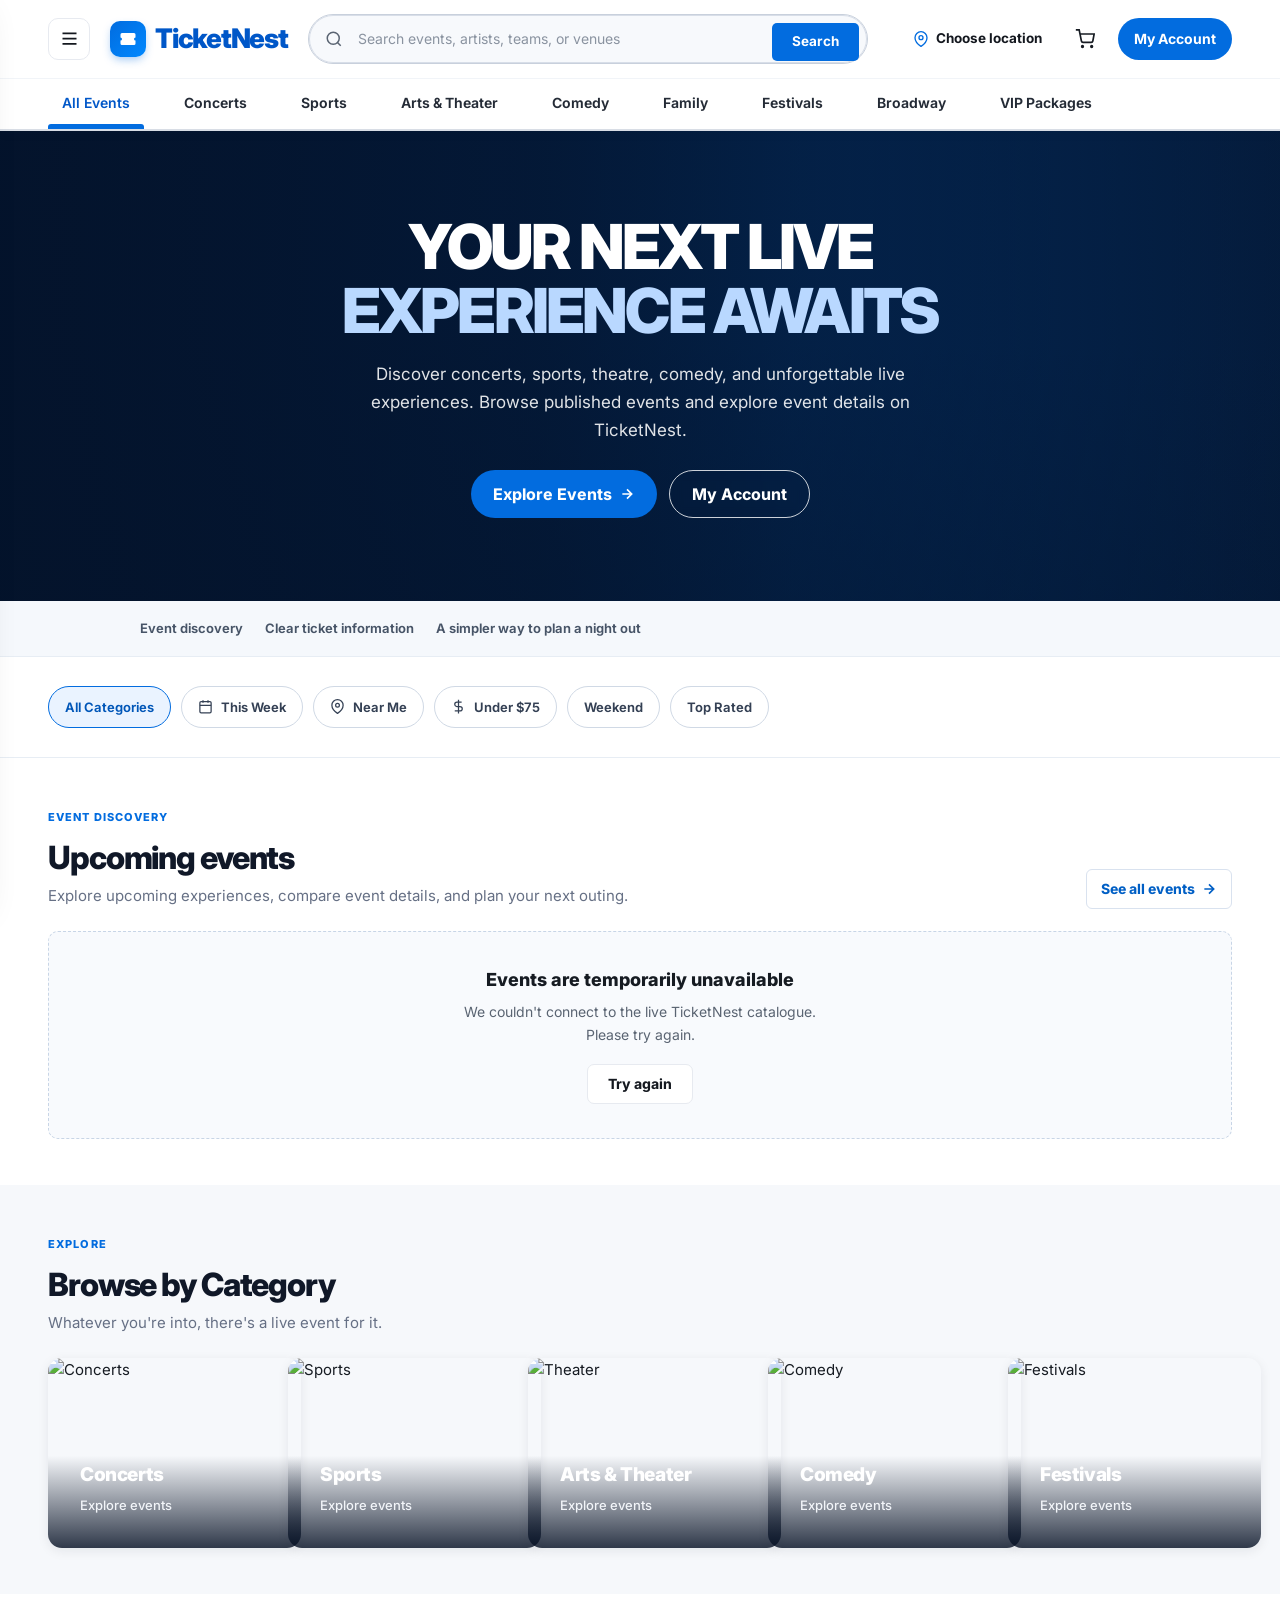
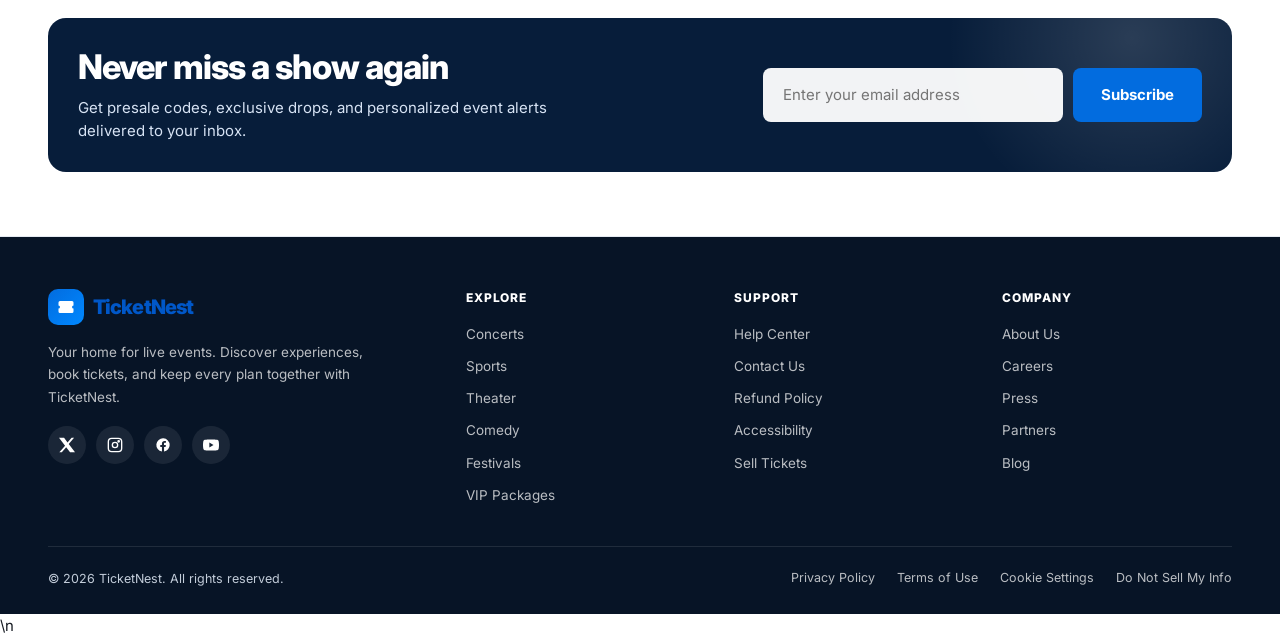
==== index.html @ c298c561 "Fix broken cart handler JavaScript syntax" ====
<!DOCTYPE html>
<html lang="en">
<head>
<meta charset="UTF-8" />
<meta name="viewport" content="width=device-width, initial-scale=1.0" />
<title>TicketNest — Buy & Sell Tickets for Concerts, Sports, Theater & More</title>
<meta name="description" content="Discover upcoming concerts, sports, theatre, comedy, and live experiences with TicketNest. Explore published events, compare details, and plan your next outing." />
<meta name="theme-color" content="#026CDF" />
<meta property="og:type" content="website" />
<meta property="og:site_name" content="TicketNest" />
<meta property="og:title" content="TicketNest — Discover Live Events" />
<meta property="og:description" content="Explore upcoming concerts, sports, theatre, comedy, and live experiences with TicketNest." />
<meta name="twitter:card" content="summary" />
<meta name="twitter:title" content="TicketNest — Discover Live Events" />
<meta name="twitter:description" content="Explore upcoming concerts, sports, theatre, comedy, and live experiences with TicketNest." />
<link rel="preconnect" href="https://fonts.googleapis.com">
<link rel="preconnect" href="https://fonts.gstatic.com" crossorigin>
<link href="https://fonts.googleapis.com/css2?family=Inter:wght@400;500;600;700;800;900&display=swap" rel="stylesheet">
<style>
  /* ==========================================================
     TOKENS
  ========================================================== */
  :root {
    --brand: #026CDF;
    --brand-dark: #0052AD;
    --brand-light: #E8F1FD;
    --navy: #0A1428;
    --ink: #14181F;
    --muted: #5A6472;
    --muted-2: #8A93A0;
    --line: #E7EAF0;
    --surface: #FFFFFF;
    --surface-2: #F6F7F9;
    --surface-3: #EEF1F5;
    --success: #0E9F6E;
    --danger: #E02424;
    --r-sm: 8px; --r-md: 12px; --r-lg: 16px; --r-xl: 20px;
    --shadow-xs: 0 1px 2px rgba(16,24,40,.05);
    --shadow-sm: 0 1px 3px rgba(16,24,40,.08), 0 1px 2px rgba(16,24,40,.04);
    --shadow-md: 0 4px 12px rgba(16,24,40,.08);
    --shadow-lg: 0 12px 32px rgba(16,24,40,.12);
    --shadow-xl: 0 24px 48px -12px rgba(16,24,40,.18);
    --font: 'Inter', -apple-system, BlinkMacSystemFont, 'Segoe UI', Roboto, sans-serif;
    --max: 1320px;
  }

  /* ==========================================================
     RESET & BASE
  ========================================================== */
  *, *::before, *::after { margin: 0; padding: 0; box-sizing: border-box; }
  html { scroll-behavior: smooth; -webkit-text-size-adjust: 100%; }
  body {
    font-family: var(--font); color: var(--ink); background: var(--surface);
    line-height: 1.55; -webkit-font-smoothing: antialiased; overflow-x: hidden;
  }
  /* Site-wide dark theme: shared by the homepage, search, event, menu, and account surfaces. */
  body[data-theme="dark"] {
    --brand:#60A5FA; --brand-dark:#3B82F6; --brand-light:#172B49;
    --ink:#EDF0F4; --muted:#A6AFBD; --muted-2:#7D8796; --line:#273142;
    --surface:#0B0F17; --surface-2:#121925; --surface-3:#1A2432;
    --success:#34D399; --danger:#F87171;
    background:var(--surface); color:var(--ink); color-scheme:dark;
  }
  body[data-theme="dark"] .header { background:rgba(11,15,23,.96); border-color:var(--line); }
  body[data-theme="dark"] .cat-strip { background:#101722; border-color:var(--line); }
  body[data-theme="dark"] .search input { background:var(--surface-2); border-color:var(--line); color:var(--ink); }
  body[data-theme="dark"] .search input:focus { background:var(--surface-3); }
  body[data-theme="dark"] .search input::placeholder { color:var(--muted-2); }
  body[data-theme="dark"] .loc-btn, body[data-theme="dark"] .icon-btn,
  body[data-theme="dark"] .menu-toggle, body[data-theme="dark"] .site-menu-close { color:var(--ink); }
  body[data-theme="dark"] .site-menu, body[data-theme="dark"] .site-menu-close,
  body[data-theme="dark"] .menu-toggle { background:var(--surface); border-color:var(--line); }
  body[data-theme="dark"] .site-menu-note, body[data-theme="dark"] .newsletter-wrap ~ *,
  body[data-theme="dark"] .event-card, body[data-theme="dark"] .filter-panel,
  body[data-theme="dark"] .filters, body[data-theme="dark"] .search-toolbar,
  body[data-theme="dark"] .search-empty, body[data-theme="dark"] .empty-tickets,
  body[data-theme="dark"] .modal, body[data-theme="dark"] .drawer,
  body[data-theme="dark"] .cart-drawer, body[data-theme="dark"] .checkout-card,
  body[data-theme="dark"] .event-detail-card { background:var(--surface-2); color:var(--ink); border-color:var(--line); }
  body[data-theme="dark"] .site-menu nav button:hover,
  body[data-theme="dark"] .site-menu nav button:focus-visible,
  body[data-theme="dark"] .loc-btn:hover, body[data-theme="dark"] .icon-btn:hover { background:var(--surface-3); }
  body[data-theme="dark"] input, body[data-theme="dark"] select, body[data-theme="dark"] textarea {
    background-color:var(--surface-2); color:var(--ink); border-color:var(--line);
  }
  body[data-theme="dark"] input::placeholder, body[data-theme="dark"] textarea::placeholder { color:var(--muted-2); }
  body[data-theme="dark"] .footer, body[data-theme="dark"] footer { background:#080C12; color:var(--ink); border-color:var(--line); }
  body[data-theme="dark"] .btn-outline { color:var(--ink); border-color:var(--line); background:transparent; }
  body[data-theme="dark"] .btn-outline:hover { background:var(--surface-3); }
  body[data-theme="dark"] .newsletter { color:#fff; }
  body[data-theme="dark"] .search-title-block .eyebrow { color:#7DB5FF; }
  body[data-theme="dark"] .filter-group h3, body[data-theme="dark"] .check-row { color:var(--ink); }
  body[data-theme="dark"] .date-pill { background:var(--surface-2); color:var(--ink); border-color:var(--line); }
  body[data-theme="dark"] .date-pill.active { background:#16365F; border-color:var(--brand); color:#CFE3FF; }
  body[data-theme="dark"] .clear-all:disabled { color:#8993A2; }
  body[data-theme="dark"] .search-header, body[data-theme="dark"] .mobile-filter-bar,
  body[data-theme="dark"] .search-back, body[data-theme="dark"] .view-controls,
  body[data-theme="dark"] .sort-select, body[data-theme="dark"] .mf-btn,
  body[data-theme="dark"] .filter-chip, body[data-theme="dark"] .suggestion-chip,
  body[data-theme="dark"] .page-btn, body[data-theme="dark"] .breadcrumb,
  body[data-theme="dark"] .event-details, body[data-theme="dark"] .detail-row,
  body[data-theme="dark"] .panel, body[data-theme="dark"] .panel-head,
  body[data-theme="dark"] .seat-map-wrap, body[data-theme="dark"] .ticket-card,
  body[data-theme="dark"] .empty-state, body[data-theme="dark"] .account-content,
  body[data-theme="dark"] .tab-panel, body[data-theme="dark"] .profile-card,
  body[data-theme="dark"] .order-row, body[data-theme="dark"] .transfer-card { color:var(--ink); }
  body[data-theme="dark"] .search-header, body[data-theme="dark"] .mobile-filter-bar,
  body[data-theme="dark"] .panel, body[data-theme="dark"] .seat-map-wrap,
  body[data-theme="dark"] .empty-state, body[data-theme="dark"] .account-content,
  body[data-theme="dark"] .tab-panel, body[data-theme="dark"] .profile-card,
  body[data-theme="dark"] .transfer-card { background:var(--surface-2); border-color:var(--line); }
  body[data-theme="dark"] .sort-select, body[data-theme="dark"] .mf-btn,
  body[data-theme="dark"] .filter-chip, body[data-theme="dark"] .suggestion-chip,
  body[data-theme="dark"] .page-btn { background:var(--surface-3); color:var(--ink); border-color:var(--line); }
  body[data-theme="dark"] .result-count, body[data-theme="dark"] .detail-label,
  body[data-theme="dark"] .event-venue, body[data-theme="dark"] .sub,
  body[data-theme="dark"] .hint, body[data-theme="dark"] .ticket-pick small { color:var(--muted); }
  body[data-theme="dark"] .sort-select option { background:#121925; color:#EDF0F4; }
  body[data-theme="dark"] .site-menu .logo { color:#60A5FA; }
  img { display: block; max-width: 100%; }
  a { color: inherit; text-decoration: none; }
  button { font: inherit; cursor: pointer; border: none; background: none; color: inherit; }
  ul { list-style: none; }
  input, select { font: inherit; color: inherit; }
  :focus-visible { outline: 2px solid var(--brand); outline-offset: 2px; border-radius: 6px; }
  .container { max-width: var(--max); margin: 0 auto; padding: 0 24px; }
  [data-view] { display: none; }
  [data-view].active { display: block; }

  /* ==========================================================
     HEADER
  ========================================================== */
  .header {
    position: sticky; top: 0; z-index: 100;
    background: rgba(255,255,255,.96);
    backdrop-filter: saturate(180%) blur(12px);
    -webkit-backdrop-filter: saturate(180%) blur(12px);
    border-bottom: 1px solid var(--line);
  }
  .header-main { display: flex; align-items: center; gap: 24px; padding: 14px 0; }
  .logo {
    display: flex; align-items: center; gap: 9px; flex-shrink: 0;
    font-size: 22px; font-weight: 900; letter-spacing: -.8px; color: var(--brand);
  }
  .logo-mark {
    width: 32px; height: 32px; border-radius: 9px;
    background: linear-gradient(135deg, var(--brand) 0%, #0088FF 100%);
    display: grid; place-items: center;
    box-shadow: 0 4px 10px -2px rgba(2,108,223,.4);
  }
  .logo-mark svg { width: 18px; height: 18px; color: #fff; }

  .search { flex: 1; max-width: 620px; position: relative; }
  .search input {
    width: 100%; padding: 12px 90px 12px 46px;
    border: 1.5px solid var(--line); border-radius: 999px;
    font-size: 14.5px; background: var(--surface-2); transition: all .2s ease;
  }
  .search input::placeholder { color: var(--muted-2); }
  .search input:focus {
    outline: none; border-color: var(--brand); background: #fff;
    box-shadow: 0 0 0 4px rgba(2,108,223,.1);
  }
  .search-icon {
    position: absolute; left: 16px; top: 50%; transform: translateY(-50%);
    width: 18px; height: 18px; color: var(--muted); pointer-events: none;
  }
  .search-btn {
    position: absolute; right: 5px; top: 50%; transform: translateY(-50%);
    height: 34px; padding: 0 18px; border-radius: 999px;
    background: var(--brand); color: #fff; font-size: 13.5px; font-weight: 600;
    transition: background .2s;
  }
  .search-btn:hover { background: var(--brand-dark); }

  .actions { display: flex; align-items: center; gap: 6px; margin-left: auto; }
  .loc-btn {
    display: flex; align-items: center; gap: 7px;
    padding: 8px 12px; border-radius: 8px;
    font-size: 13.5px; font-weight: 600; color: var(--ink); transition: background .18s;
  }
  .loc-btn:hover { background: var(--surface-2); }
  .loc-btn svg { width: 16px; height: 16px; color: var(--brand); }

  .icon-btn {
    width: 42px; height: 42px; display: grid; place-items: center;
    border-radius: 50%; position: relative; transition: background .18s;
  }
  .icon-btn:hover { background: var(--surface-2); }
  .icon-btn svg { width: 20px; height: 20px; }
  .notif-dot {
    position: absolute; top: 10px; right: 10px;
    width: 8px; height: 8px; border-radius: 50%;
    background: var(--danger); border: 2px solid #fff;
  }
  .cart-count {
    position: absolute; top: 2px; right: 2px;
    min-width: 18px; height: 18px; padding: 0 5px;
    border-radius: 9px; background: var(--danger); color: #fff;
    font-size: 10.5px; font-weight: 800;
    display: grid; place-items: center; border: 2px solid #fff;
    opacity: 0; transform: scale(.5); transition: all .25s;
  }
  .cart-count.show { opacity: 1; transform: scale(1); }

  .btn {
    display: inline-flex; align-items: center; justify-content: center; gap: 7px;
    padding: 10px 20px; border-radius: 9px;
    font-size: 14px; font-weight: 600;
    transition: all .18s ease; white-space: nowrap; cursor: pointer;
  }
  .btn-primary { background: var(--brand); color: #fff; box-shadow: 0 1px 2px rgba(2,108,223,.25); }
  .btn-primary:hover { background: var(--brand-dark); transform: translateY(-1px); box-shadow: 0 4px 12px rgba(2,108,223,.3); }
  .btn-primary:disabled { background: var(--muted-2); cursor: not-allowed; transform: none; box-shadow: none; }
  .btn-outline { background: #fff; border: 1.5px solid var(--line); color: var(--ink); }
  .btn-outline:hover { border-color: var(--brand); color: var(--brand); }
  .btn-outline-light { color: #fff; border: 1.5px solid rgba(255,255,255,.75); backdrop-filter: blur(6px); }
  .btn-outline-light:hover { background: rgba(255,255,255,.14); border-color: #fff; }
  .btn-lg { padding: 14px 24px; font-size: 15px; border-radius: 11px; }
  .btn-xl { padding: 16px 34px; font-size: 16px; border-radius: 12px; }
  .btn-block { width: 100%; }

  .cat-strip { border-top: 1px solid var(--line); overflow-x: auto; scrollbar-width: none; }
  .cat-strip::-webkit-scrollbar { display: none; }
  .cat-strip-inner { display: flex; gap: 4px; }
  .cat-strip a {
    display: block; padding: 13px 16px;
    font-size: 14px; font-weight: 500; color: var(--muted);
    border-bottom: 2px solid transparent; transition: all .18s; white-space: nowrap;
  }
  .cat-strip a:hover { color: var(--ink); }
  .cat-strip a.active { color: var(--brand); border-bottom-color: var(--brand); font-weight: 600; }

  /* ==========================================================
     HOME: HERO
  ========================================================== */
  .hero {
    position: relative; overflow: hidden;
    min-height: 560px; display: flex; align-items: center; background: #05070D;
  }
  .hero-bg {
    position: absolute; inset: 0;
    background-image: url('https://images.unsplash.com/photo-1470229722913-7c0e2dbbafd3?w=2000&q=80&auto=format&fit=crop');
    background-size: cover; background-position: center; transform: scale(1.04);
  }
  .hero-overlay {
    position: absolute; inset: 0;
    background:
      linear-gradient(90deg, rgba(5,7,13,.94) 0%, rgba(5,7,13,.82) 40%, rgba(5,7,13,.35) 75%, rgba(5,7,13,.15) 100%),
      linear-gradient(to top, rgba(5,7,13,.5), transparent 40%);
  }
  .hero-content { position: relative; z-index: 2; padding: 88px 0; max-width: 660px; color: #fff; }
  .hero-tag {
    display: inline-flex; align-items: center; gap: 8px;
    padding: 7px 14px; border-radius: 999px; background: rgba(224,36,36,.95);
    font-size: 11.5px; font-weight: 700; letter-spacing: 1.2px;
    text-transform: uppercase; margin-bottom: 24px; box-shadow: 0 4px 14px rgba(224,36,36,.35);
  }
  .hero-tag .pulse {
    width: 6px; height: 6px; border-radius: 50%; background: #fff;
    animation: pulse 1.8s ease-in-out infinite;
  }
  @keyframes pulse { 0%,100% { opacity: 1; } 50% { opacity: .35; } }
  @keyframes fadeUp { from { opacity: 0; transform: translateY(8px); } to { opacity: 1; transform: translateY(0); } }
  @keyframes pop { from { transform: scale(0); } to { transform: scale(1); } }

  .hero h1 {
    font-size: clamp(34px, 5.2vw, 60px); font-weight: 900; line-height: 1.02;
    letter-spacing: -1.8px; margin-bottom: 18px;
  }
  .hero h1 em { font-style: normal; color: #8DBEFF; }
  .hero-sub { font-size: 17px; line-height: 1.5; color: rgba(255,255,255,.82); margin-bottom: 24px; max-width: 520px; }
  .hero-meta {
    display: flex; flex-wrap: wrap; gap: 8px 22px;
    font-size: 14px; font-weight: 500; color: rgba(255,255,255,.88); margin-bottom: 32px;
  }
  .hero-meta span { display: inline-flex; align-items: center; gap: 7px; }
  .hero-meta svg { width: 16px; height: 16px; opacity: .75; }
  .hero-actions { display: flex; flex-wrap: wrap; gap: 12px; }

  /* Trust bar */
  .trust-bar { background: var(--surface-2); border-bottom: 1px solid var(--line); }
  .trust-bar-inner {
    display: flex; align-items: center; justify-content: center;
    gap: 48px; padding: 18px 0; flex-wrap: wrap;
  }
  .trust-item { display: flex; align-items: center; gap: 9px; font-size: 13.5px; font-weight: 500; color: var(--muted); }
  .trust-item svg { width: 18px; height: 18px; color: var(--success); }

  /* Filter bar */
  .filter-bar { background: #fff; border-bottom: 1px solid var(--line); padding: 18px 0; }
  .filter-inner { display: flex; align-items: center; gap: 12px; flex-wrap: wrap; }
  .filter-pill {
    display: inline-flex; align-items: center; gap: 8px;
    padding: 9px 16px; border-radius: 999px;
    border: 1.5px solid var(--line); background: #fff;
    font-size: 13.5px; font-weight: 500; color: var(--ink); transition: all .18s;
  }
  .filter-pill:hover { border-color: var(--brand); color: var(--brand); }
  .filter-pill.active { background: var(--brand); border-color: var(--brand); color: #fff; }
  .filter-pill svg { width: 15px; height: 15px; }

  /* ==========================================================
     SECTIONS (shared)
  ========================================================== */
  .section { padding: 64px 0; }
  .section-alt { background: var(--surface-2); }
  .section-head { display: flex; align-items: flex-end; justify-content: space-between; gap: 20px; margin-bottom: 32px; }
  .section-eyebrow {
    display: inline-block; font-size: 11.5px; font-weight: 700; color: var(--brand);
    text-transform: uppercase; letter-spacing: 1.3px; margin-bottom: 8px;
  }
  .section-head h2 { font-size: clamp(24px, 3.4vw, 34px); font-weight: 800; letter-spacing: -1px; line-height: 1.1; }
  .section-head p { color: var(--muted); font-size: 15px; margin-top: 6px; }
  .see-all {
    display: inline-flex; align-items: center; gap: 6px;
    font-size: 14px; font-weight: 600; color: var(--brand);
    padding: 8px 14px; border-radius: 8px; transition: background .18s; white-space: nowrap;
  }
  .see-all:hover { background: var(--brand-light); }
  .see-all svg { width: 16px; height: 16px; transition: transform .2s; }
  .see-all:hover svg { transform: translateX(3px); }

  /* Event cards */
  .event-grid { display: grid; grid-template-columns: repeat(auto-fill, minmax(280px, 1fr)); gap: 26px; }
  .event-card {
    background: #fff; border-radius: var(--r-lg); overflow: hidden;
    border: 1px solid var(--line); box-shadow: var(--shadow-xs);
    transition: transform .3s cubic-bezier(.2,.7,.3,1), box-shadow .3s;
    cursor: pointer; display: flex; flex-direction: column;
  }
  .event-card:hover { transform: translateY(-6px); box-shadow: var(--shadow-xl); border-color: transparent; }
  .event-media { position: relative; aspect-ratio: 4/3; overflow: hidden; background: var(--surface-3); }
  .event-media img { width: 100%; height: 100%; object-fit: cover; transition: transform .7s cubic-bezier(.2,.7,.3,1); }
  .event-card:hover .event-media img { transform: scale(1.07); }
  .date-badge {
    position: absolute; top: 14px; left: 14px; background: #fff; border-radius: 10px;
    padding: 7px 11px; min-width: 52px; text-align: center; box-shadow: 0 4px 14px rgba(0,0,0,.16);
  }
  .date-badge .mon { display: block; font-size: 10.5px; font-weight: 800; color: var(--brand); letter-spacing: 1px; text-transform: uppercase; line-height: 1; }
  .date-badge .day { display: block; font-size: 20px; font-weight: 900; line-height: 1; margin-top: 3px; letter-spacing: -.5px; }
  .fav-btn {
    position: absolute; top: 14px; right: 14px; width: 36px; height: 36px; border-radius: 50%;
    background: rgba(255,255,255,.94); backdrop-filter: blur(8px);
    display: grid; place-items: center; transition: all .2s; box-shadow: 0 2px 8px rgba(0,0,0,.12);
  }
  .fav-btn:hover { transform: scale(1.1); background: #fff; }
  .fav-btn svg { width: 18px; height: 18px; color: var(--ink); transition: all .2s; }
  .fav-btn.active svg { color: var(--danger); fill: var(--danger); }
  .ribbon {
    position: absolute; bottom: 14px; left: 14px; padding: 5px 11px; border-radius: 6px;
    font-size: 10.5px; font-weight: 800; letter-spacing: .7px; text-transform: uppercase;
    color: #fff; box-shadow: 0 2px 8px rgba(0,0,0,.2);
  }
  .ribbon.hot { background: linear-gradient(135deg, #E02424, #B91C1C); }
  .ribbon.new { background: linear-gradient(135deg, #0E9F6E, #057A55); }
  .ribbon.few { background: linear-gradient(135deg, #F59E0B, #D97706); }
  .event-body { padding: 18px; display: flex; flex-direction: column; flex: 1; }
  .event-cat { font-size: 11px; font-weight: 800; color: var(--brand); text-transform: uppercase; letter-spacing: 1.1px; margin-bottom: 7px; }
  .event-body h3 {
    font-size: 16.5px; font-weight: 700; line-height: 1.3; letter-spacing: -.2px; margin-bottom: 8px;
    display: -webkit-box; -webkit-line-clamp: 2; -webkit-box-orient: vertical; overflow: hidden; min-height: 2.6em;
  }
  .event-venue { display: flex; align-items: center; gap: 6px; font-size: 13px; color: var(--muted); margin-bottom: 16px; }
  .event-venue svg { width: 14px; height: 14px; flex-shrink: 0; }
  .event-foot {
    display: flex; align-items: center; justify-content: space-between;
    padding-top: 14px; border-top: 1px solid var(--line); gap: 10px; margin-top: auto;
  }
  .price { font-size: 15px; font-weight: 800; letter-spacing: -.3px; }
  .price small { display: block; font-size: 11px; font-weight: 500; color: var(--muted-2); letter-spacing: 0; margin-top: 1px; }
  .tickets-link {
    display: inline-flex; align-items: center; gap: 4px;
    font-size: 13px; font-weight: 700; color: var(--brand);
    padding: 6px 10px; border-radius: 7px; transition: background .18s;
  }
  .tickets-link:hover { background: var(--brand-light); }

  /* Category tiles */
  .cat-grid { display: grid; grid-template-columns: repeat(auto-fit, minmax(200px, 1fr)); gap: 20px; }
  .cat-card {
    position: relative; aspect-ratio: 4/5; border-radius: var(--r-lg); overflow: hidden;
    cursor: pointer; box-shadow: var(--shadow-sm); transition: transform .3s, box-shadow .3s;
  }
  .cat-card:hover { transform: translateY(-4px); box-shadow: var(--shadow-lg); }
  .cat-card img { width: 100%; height: 100%; object-fit: cover; transition: transform .7s cubic-bezier(.2,.7,.3,1); }
  .cat-card:hover img { transform: scale(1.08); }
  .cat-card::after {
    content: ''; position: absolute; inset: 0;
    background: linear-gradient(to top, rgba(5,7,13,.88) 0%, rgba(5,7,13,.15) 55%, transparent 100%);
  }
  .cat-info { position: absolute; bottom: 0; left: 0; right: 0; padding: 22px 20px; z-index: 2; }
  .cat-info h3 { color: #fff; font-size: 20px; font-weight: 800; letter-spacing: -.4px; margin-bottom: 3px; }
  .cat-info span { color: rgba(255,255,255,.75); font-size: 12.5px; font-weight: 500; }

  /* Newsletter */
  .newsletter-wrap { padding: 24px 0 64px; }
  .newsletter {
    position: relative; overflow: hidden;
    background: linear-gradient(120deg, #026CDF 0%, #0147A8 55%, #0A1428 100%);
    border-radius: var(--r-xl); padding: 56px;
    display: flex; align-items: center; justify-content: space-between;
    gap: 40px; flex-wrap: wrap; color: #fff;
    box-shadow: 0 30px 60px -30px rgba(2,108,223,.5);
  }
  .newsletter::before {
    content: ''; position: absolute; width: 400px; height: 400px; border-radius: 50%;
    background: radial-gradient(circle, rgba(255,255,255,.14), transparent 65%);
    top: -180px; right: -100px; pointer-events: none;
  }
  .newsletter-copy { position: relative; z-index: 1; max-width: 480px; }
  .newsletter-copy h2 { font-size: clamp(24px, 3vw, 34px); font-weight: 800; letter-spacing: -.9px; margin-bottom: 10px; line-height: 1.1; }
  .newsletter-copy p { font-size: 15px; color: rgba(255,255,255,.85); line-height: 1.55; }
  .newsletter form { position: relative; z-index: 1; display: flex; gap: 10px; flex-shrink: 0; flex-wrap: wrap; }
  .newsletter input {
    width: 300px; max-width: 100%; padding: 15px 20px; border: none; border-radius: 11px;
    font-size: 15px; background: rgba(255,255,255,.95); transition: box-shadow .2s;
  }
  .newsletter input:focus { outline: none; box-shadow: 0 0 0 3px rgba(255,255,255,.4); }
  .newsletter button {
    padding: 15px 28px; border-radius: 11px; background: #fff; color: var(--brand);
    font-size: 15px; font-weight: 700; transition: all .2s;
  }
  .newsletter button:hover { transform: translateY(-1px); box-shadow: 0 8px 20px rgba(0,0,0,.15); }

  /* ==========================================================
     EVENT PAGE
  ========================================================== */
  .breadcrumb { padding: 16px 0; border-bottom: 1px solid var(--line); }
  .breadcrumb ol { display: flex; align-items: center; gap: 8px; font-size: 13px; color: var(--muted); flex-wrap: wrap; }
  .breadcrumb a { cursor: pointer; }
  .breadcrumb a:hover { color: var(--brand); }
  .breadcrumb svg { width: 14px; height: 14px; opacity: .5; }
  .breadcrumb li:last-child { color: var(--ink); font-weight: 500; }

  .event-hero { padding: 32px 0 40px; background: var(--surface); }
  .event-hero-grid { display: grid; grid-template-columns: 1.15fr 1fr; gap: 48px; align-items: start; }
  .gallery-main { aspect-ratio: 4/3; border-radius: var(--r-lg); overflow: hidden; background: var(--surface-3); box-shadow: var(--shadow-md); }
  .gallery-main img { width: 100%; height: 100%; object-fit: cover; }
  .gallery-thumbs { display: grid; grid-template-columns: repeat(4, 1fr); gap: 10px; margin-top: 10px; }
  .gallery-thumbs button {
    aspect-ratio: 1; border-radius: var(--r-sm); overflow: hidden; opacity: .7;
    transition: opacity .2s, transform .2s; border: 2px solid transparent;
  }
  .gallery-thumbs button:hover { opacity: 1; transform: translateY(-2px); }
  .gallery-thumbs button.active { opacity: 1; border-color: var(--brand); }
  .gallery-thumbs img { width: 100%; height: 100%; object-fit: cover; }

  .event-info { padding-top: 4px; }
  .event-cat-tag {
    display: inline-flex; align-items: center; gap: 6px; padding: 6px 12px; border-radius: 999px;
    background: var(--brand-light); color: var(--brand); font-size: 12px; font-weight: 700;
    letter-spacing: .5px; text-transform: uppercase; margin-bottom: 16px;
  }
  .event-info h1 { font-size: clamp(28px, 3.6vw, 42px); font-weight: 900; line-height: 1.08; letter-spacing: -1.2px; margin-bottom: 8px; }
  .event-info .subtitle { font-size: 17px; color: var(--muted); margin-bottom: 24px; font-weight: 500; }
  .event-details { display: flex; flex-direction: column; gap: 14px; margin-bottom: 28px; }
  .detail-row { display: flex; align-items: flex-start; gap: 14px; padding: 14px 16px; border-radius: var(--r-md); background: var(--surface-2); }
  .detail-icon {
    width: 36px; height: 36px; border-radius: 50%; background: #fff;
    display: grid; place-items: center; box-shadow: var(--shadow-xs); flex-shrink: 0;
  }
  .detail-icon svg { width: 18px; height: 18px; color: var(--brand); }
  .detail-label { font-size: 11px; font-weight: 700; color: var(--muted-2); letter-spacing: .8px; text-transform: uppercase; margin-bottom: 2px; }
  .detail-value { font-size: 14.5px; font-weight: 600; color: var(--ink); }
  .trust-badges {
    display: flex; flex-wrap: wrap; gap: 14px 22px; padding: 16px 18px; border-radius: var(--r-md);
    background: linear-gradient(135deg, #F0F9F4 0%, #E8F5EE 100%); border: 1px solid #D4EBE0;
  }
  .trust-badges span { display: inline-flex; align-items: center; gap: 7px; font-size: 12.5px; font-weight: 600; color: var(--success); }
  .trust-badges svg { width: 15px; height: 15px; }

  .ticket-section { padding: 40px 0 64px; background: var(--surface-2); border-top: 1px solid var(--line); }
  .ticket-layout { display: grid; grid-template-columns: 1fr 380px; gap: 32px; align-items: start; }
  .panel { background: #fff; border-radius: var(--r-lg); border: 1px solid var(--line); box-shadow: var(--shadow-sm); overflow: hidden; }
  .panel-head { padding: 20px 24px; border-bottom: 1px solid var(--line); display: flex; align-items: center; justify-content: space-between; }
  .panel-head h2 { font-size: 18px; font-weight: 800; letter-spacing: -.3px; display: flex; align-items: center; gap: 10px; }
  .step-num {
    width: 24px; height: 24px; border-radius: 50%; background: var(--brand); color: #fff;
    font-size: 12px; font-weight: 800; display: grid; place-items: center;
  }
  .panel-head .hint { font-size: 12.5px; color: var(--muted); }

  .seat-map-wrap { padding: 20px; }
  .seat-map { width: 100%; max-width: 560px; margin: 0 auto; display: block; }
  .seat-map .stage { fill: var(--navy); }
  .seat-map .stage-text { fill: #fff; font-size: 11px; font-weight: 800; letter-spacing: 2px; text-anchor: middle; }
  .seat-section { fill: #DBEAFE; stroke: #fff; stroke-width: 2; cursor: pointer; transition: fill .2s, opacity .2s; }
  .seat-section:hover { fill: #93B9F1; }
  .seat-section.tier-vip { fill: #FEF3C7; }
  .seat-section.tier-vip:hover { fill: #FCD34D; }
  .seat-section.tier-premium { fill: #DBEAFE; }
  .seat-section.tier-premium:hover { fill: #93B9F1; }
  .seat-section.tier-mid { fill: #D1FAE5; }
  .seat-section.tier-mid:hover { fill: #6EE7B7; }
  .seat-section.tier-budget { fill: #F3E8FF; }
  .seat-section.tier-budget:hover { fill: #C4A5F5; }
  .seat-section.selected { fill: var(--brand) !important; stroke: #fff; stroke-width: 3; filter: drop-shadow(0 4px 12px rgba(2,108,223,.4)); }
  .seat-label { font-size: 9px; font-weight: 700; fill: #475569; text-anchor: middle; pointer-events: none; dominant-baseline: middle; }
  .seat-section.selected + .seat-label, .seat-section.selected ~ .seat-label { fill: #fff; }

  .legend { display: flex; flex-wrap: wrap; gap: 12px 20px; padding: 16px 20px; border-top: 1px solid var(--line); font-size: 12px; color: var(--muted); }
  .legend span { display: inline-flex; align-items: center; gap: 7px; }
  .legend .swatch { width: 14px; height: 14px; border-radius: 3px; border: 1px solid rgba(0,0,0,.08); }

  .tier-list { padding: 8px; }
  .tier-card {
    display: flex; align-items: center; gap: 16px; padding: 16px; border-radius: var(--r-md);
    border: 2px solid transparent; cursor: pointer; transition: all .18s;
  }
  .tier-card:hover { background: var(--surface-2); }
  .tier-card.selected { background: var(--brand-light); border-color: var(--brand); }
  .tier-swatch { width: 44px; height: 44px; border-radius: 10px; flex-shrink: 0; position: relative; border: 2px solid rgba(0,0,0,.05); }
  .tier-info { flex: 1; min-width: 0; }
  .tier-name { font-size: 14.5px; font-weight: 700; color: var(--ink); margin-bottom: 3px; display: flex; align-items: center; gap: 8px; }
  .tier-name .badge {
    font-size: 10px; font-weight: 800; letter-spacing: .5px; text-transform: uppercase;
    color: var(--brand); background: var(--brand-light); padding: 2px 7px; border-radius: 4px;
  }
  .tier-desc { font-size: 12.5px; color: var(--muted); }
  .tier-price { text-align: right; flex-shrink: 0; }
  .tier-price strong { display: block; font-size: 17px; font-weight: 800; letter-spacing: -.4px; }
  .tier-price small { font-size: 11px; color: var(--muted-2); }

  .qty-row { display: flex; align-items: center; justify-content: space-between; padding: 20px 24px; border-top: 1px solid var(--line); gap: 16px; }
  .qty-label { font-size: 14px; font-weight: 700; }
  .qty-label small { display: block; font-size: 12px; color: var(--muted); font-weight: 500; margin-top: 2px; }
  .qty-stepper { display: flex; align-items: center; border: 1.5px solid var(--line); border-radius: 10px; overflow: hidden; }
  .qty-stepper button { width: 40px; height: 40px; display: grid; place-items: center; font-size: 20px; font-weight: 600; color: var(--ink); transition: background .15s; }
  .qty-stepper button:hover:not(:disabled) { background: var(--surface-2); }
  .qty-stepper input {
    width: 50px; height: 40px; text-align: center; border: none;
    border-left: 1.5px solid var(--line); border-right: 1.5px solid var(--line);
    font-size: 15px; font-weight: 700; background: #fff;
  }

  .summary { position: sticky; top: 96px; }
  .summary .panel-body { padding: 24px; }
  .summary-event { display: flex; gap: 14px; padding-bottom: 20px; border-bottom: 1px solid var(--line); margin-bottom: 20px; }
  .summary-event img { width: 64px; height: 64px; border-radius: 10px; object-fit: cover; flex-shrink: 0; }
  .summary-event h3 { font-size: 14px; font-weight: 700; line-height: 1.35; margin-bottom: 4px; letter-spacing: -.2px; }
  .summary-event .meta { font-size: 12px; color: var(--muted); }
  .summary-lines { display: flex; flex-direction: column; gap: 10px; margin-bottom: 16px; }
  .summary-line { display: flex; justify-content: space-between; align-items: center; font-size: 13.5px; color: var(--muted); }
  .summary-line strong { color: var(--ink); font-weight: 600; }
  .summary-line.total { font-size: 16px; padding-top: 14px; border-top: 1px solid var(--line); margin-top: 6px; color: var(--ink); }
  .summary-line.total strong { font-size: 22px; font-weight: 900; letter-spacing: -.5px; }
  .summary-line.total span { font-weight: 700; }
  .summary-cta { padding-top: 16px; }
  .summary-note { display: flex; align-items: center; gap: 6px; font-size: 11.5px; color: var(--muted); margin-top: 12px; justify-content: center; }
  .summary-note svg { width: 13px; height: 13px; }
  .empty-state { text-align: center; padding: 20px 12px; color: var(--muted); font-size: 13.5px; }
  .empty-state svg { width: 40px; height: 40px; margin: 0 auto 10px; opacity: .3; display: block; }

  .mobile-cta {
    display: none; position: fixed; bottom: 0; left: 0; right: 0; z-index: 90;
    background: #fff; border-top: 1px solid var(--line);
    padding: 12px 16px; box-shadow: 0 -8px 24px rgba(16,24,40,.08);
    align-items: center; gap: 12px;
  }
  .mobile-cta .info { flex: 1; min-width: 0; }
  .mobile-cta .info strong { display: block; font-size: 15px; font-weight: 800; letter-spacing: -.2px; }
  .mobile-cta .info small { font-size: 11.5px; color: var(--muted); }
  .mobile-cta { color: #14181F; padding-bottom: max(12px, env(safe-area-inset-bottom)); }
  .mobile-cta .info strong { color: #14181F !important; }
  .mobile-cta .info small { color: #475569 !important; }
  body[data-theme="dark"] .mobile-cta { background: #111A27; border-color: #354155; color: #F3F4F6; }
  body[data-theme="dark"] .mobile-cta .info strong { color: #F3F4F6 !important; }
  body[data-theme="dark"] .mobile-cta .info small { color: #CBD5E1 !important; }
  .mobile-cta .btn { flex: 0 0 auto; min-width: 128px; white-space: nowrap; }
  body[data-theme="dark"] .fav-card { color: #F3F4F6; background: #111A27; border-color: #354155; }
  body[data-theme="dark"] .fav-card h3, body[data-theme="dark"] .fav-price { color: #F3F4F6; }
  body[data-theme="dark"] .fav-venue, body[data-theme="dark"] .fav-price small { color: #CBD5E1; }


  /* Cart drawer */
  .drawer-overlay {
    position: fixed; inset: 0; z-index: 200; background: rgba(10,20,40,.55);
    backdrop-filter: blur(4px); opacity: 0; pointer-events: none; transition: opacity .3s;
  }
  .drawer-overlay.open { opacity: 1; pointer-events: auto; }
  .drawer {
    position: fixed; top: 0; right: 0; bottom: 0; z-index: 201;
    width: min(520px, 100%); background: #fff; box-shadow: -24px 0 60px rgba(0,0,0,.25);
    transform: translateX(100%); transition: transform .35s cubic-bezier(.22,.8,.3,1);
    display: flex; flex-direction: column;
  }
  .drawer.open { transform: translateX(0); }
  .drawer-head { padding: 20px 24px; border-bottom: 1px solid var(--line); display: flex; align-items: center; justify-content: space-between; flex-shrink: 0; }
  .drawer-head h2 { font-size: 18px; font-weight: 800; letter-spacing: -.3px; display: flex; align-items: center; gap: 10px; }
  .drawer-close { width: 36px; height: 36px; border-radius: 50%; display: grid; place-items: center; transition: background .15s; }
  .drawer-close:hover { background: var(--surface-2); }
  .drawer-close svg { width: 18px; height: 18px; }
  .steps {
    display: flex; align-items: center; padding: 16px 24px; border-bottom: 1px solid var(--line);
    gap: 8px; flex-shrink: 0; overflow-x: auto; scrollbar-width: none;
  }
  .steps::-webkit-scrollbar { display: none; }
  .step { display: flex; align-items: center; gap: 8px; font-size: 12px; font-weight: 600; color: var(--muted-2); white-space: nowrap; }
  .step-num-sm {
    width: 22px; height: 22px; border-radius: 50%; background: var(--surface-3); color: var(--muted-2);
    display: grid; place-items: center; font-size: 11px; font-weight: 800; transition: all .2s;
  }
  .step.active { color: var(--brand); }
  .step.active .step-num-sm { background: var(--brand); color: #fff; }
  .step.done .step-num-sm { background: var(--success); color: #fff; }
  .step-sep { width: 16px; height: 1px; background: var(--line); flex-shrink: 0; }
  .drawer-body { flex: 1; overflow-y: auto; padding: 24px; }
  .drawer-step { display: none; }
  .drawer-step.active { display: block; animation: fadeUp .3s ease; }
  .drawer-step h3 { font-size: 16px; font-weight: 800; margin-bottom: 4px; letter-spacing: -.2px; }
  .drawer-step p.sub { font-size: 13px; color: var(--muted); margin-bottom: 20px; }
  .cart-item { display: flex; gap: 14px; padding: 16px; border: 1px solid var(--line); border-radius: var(--r-md); margin-bottom: 12px; }
  .cart-item-swatch { width: 48px; height: 48px; border-radius: 10px; flex-shrink: 0; border: 2px solid rgba(0,0,0,.05); }
  .cart-item-info { flex: 1; min-width: 0; }
  .cart-item-info h4 { font-size: 14px; font-weight: 700; margin-bottom: 3px; letter-spacing: -.2px; }
  .cart-item-info .meta { font-size: 12px; color: var(--muted); margin-bottom: 6px; }
  .cart-item-info .price-line { font-size: 13px; font-weight: 700; }
  .cart-item-remove { width: 28px; height: 28px; border-radius: 50%; display: grid; place-items: center; color: var(--muted); transition: all .15s; flex-shrink: 0; }
  .cart-item-remove:hover { background: #FEE; color: var(--danger); }
  .cart-item-remove svg { width: 15px; height: 15px; }
  .field { margin-bottom: 16px; }
  .field label { display: block; font-size: 12.5px; font-weight: 600; color: var(--ink); margin-bottom: 6px; }
  .field input {
    width: 100%; padding: 12px 14px; border: 1.5px solid var(--line); border-radius: 10px;
    font-size: 14px; background: #fff; transition: all .15s;
  }
  .field input:focus { outline: none; border-color: var(--brand); box-shadow: 0 0 0 4px rgba(2,108,223,.1); }
  .field-row { display: grid; grid-template-columns: 1fr 1fr; gap: 12px; }
  .order-box { background: var(--surface-2); border-radius: var(--r-md); padding: 18px; margin-bottom: 20px; }
  .order-box h4 { font-size: 12px; font-weight: 800; letter-spacing: .8px; text-transform: uppercase; color: var(--muted-2); margin-bottom: 12px; }
  .order-line { display: flex; justify-content: space-between; font-size: 13.5px; padding: 6px 0; color: var(--muted); }
  .order-line strong { color: var(--ink); font-weight: 600; }
  .order-line.total { font-size: 16px; padding-top: 12px; margin-top: 6px; border-top: 1px dashed var(--line); color: var(--ink); }
  .order-line.total strong { font-size: 20px; font-weight: 900; letter-spacing: -.4px; }
  .success-screen { text-align: center; padding: 24px 8px; }
  .success-icon {
    width: 72px; height: 72px; border-radius: 50%; background: var(--success); color: #fff;
    display: grid; place-items: center; margin: 0 auto 20px;
    animation: pop .5s cubic-bezier(.34,1.56,.64,1); box-shadow: 0 8px 24px rgba(14,159,110,.35);
  }
  .success-icon svg { width: 34px; height: 34px; }
  .success-screen h3 { font-size: 22px; margin-bottom: 8px; }
  .success-screen p { font-size: 14px; color: var(--muted); margin-bottom: 20px; }
  .order-number {
    display: inline-block; padding: 8px 16px; border-radius: 8px; background: var(--surface-2);
    border: 1px dashed var(--line); font-size: 13px; font-weight: 700; color: var(--ink);
    letter-spacing: 1px; font-family: 'SF Mono', Menlo, monospace; margin-bottom: 24px;
  }
  .drawer-foot { padding: 20px 24px; border-top: 1px solid var(--line); display: flex; flex-direction: column; gap: 10px; flex-shrink: 0; background: #fff; }
  .drawer-foot .row { display: flex; gap: 10px; }

  /* ==========================================================
     FOOTER
  ========================================================== */
  .footer { background: var(--navy); color: rgba(255,255,255,.62); padding: 56px 0 28px; }
  .footer-top { display: grid; grid-template-columns: 1.6fr 1fr 1fr 1fr; gap: 40px; padding-bottom: 40px; border-bottom: 1px solid rgba(255,255,255,.1); }
  .footer-brand .logo { color: #fff; margin-bottom: 16px; font-size: 20px; }
  .footer-brand .logo-mark { box-shadow: none; }
  .footer-brand p { font-size: 13.5px; line-height: 1.65; max-width: 300px; margin-bottom: 18px; }
  .socials { display: flex; gap: 10px; }
  .socials a { width: 38px; height: 38px; border-radius: 50%; background: rgba(255,255,255,.08); display: grid; place-items: center; transition: all .2s; }
  .socials a:hover { background: var(--brand); transform: translateY(-2px); }
  .socials svg { width: 16px; height: 16px; color: #fff; }
  .footer-col h4 { color: #fff; font-size: 12px; font-weight: 800; letter-spacing: 1px; text-transform: uppercase; margin-bottom: 16px; }
  .footer-col ul { display: flex; flex-direction: column; gap: 10px; }
  .footer-col a { font-size: 13.5px; transition: color .18s; }
  .footer-col a:hover { color: #fff; }
  .footer-bottom { display: flex; justify-content: space-between; align-items: center; gap: 16px; flex-wrap: wrap; padding-top: 24px; font-size: 12.5px; }
  .footer-bottom ul { display: flex; gap: 20px; flex-wrap: wrap; }
  .footer-bottom a:hover { color: #fff; }

  /* ==========================================================
     RESPONSIVE
  ========================================================== */
  @media (max-width: 1080px) {
    .footer-top { grid-template-columns: 1fr 1fr; gap: 36px; }
    .event-hero-grid { grid-template-columns: 1fr; gap: 32px; }
    .ticket-layout { grid-template-columns: 1fr; }
    .summary { position: static; }
  }
  @media (max-width: 860px) {
    .header-main { flex-wrap: wrap; row-gap: 12px; }
    .search { order: 3; flex-basis: 100%; max-width: 100%; }
    .loc-btn span { display: none; }
    .event-grid { grid-template-columns: repeat(auto-fill, minmax(220px, 1fr)); gap: 18px; }
    .newsletter { padding: 40px 32px; }
    .newsletter form { width: 100%; }
    .newsletter input { flex: 1; width: auto; }
    .trust-bar-inner { gap: 24px; }
  }
  @media (max-width: 768px) {
    .event-info h1 { letter-spacing: -.8px; }
    .gallery-thumbs { gap: 6px; }
    .ticket-section { padding: 28px 0 96px; }
    .panel-head { padding: 16px 18px; }
    .panel-head h2 { font-size: 16px; }
    .seat-map-wrap { padding: 12px; }
    .qty-row { padding: 16px 18px; flex-direction: column; align-items: stretch; }
    .qty-stepper { align-self: flex-start; }
    .summary .panel-body { padding: 18px; }
    .mobile-cta { display: flex; }
    .footer { margin-bottom: 72px; }
    .drawer { width: 100%; }
    .tier-card { padding: 12px; gap: 12px; }
    .tier-swatch { width: 36px; height: 36px; }
    .field-row { grid-template-columns: 1fr; }
  }
  @media (max-width: 600px) {
    .container { padding: 0 16px; }
    .hero { min-height: 480px; }
    .hero-content { padding: 64px 0; }
    .hero h1 { letter-spacing: -1px; }
    .hero-sub { font-size: 15px; }
    .hero-actions { flex-direction: column; }
    .hero-actions .btn { width: 100%; justify-content: center; }
    .section { padding: 44px 0; }
    .event-grid { grid-template-columns: 1fr 1fr; gap: 14px; }
    .event-body { padding: 13px; }
    .event-body h3 { font-size: 14px; }
    .event-venue { font-size: 12px; margin-bottom: 12px; }
    .tickets-link { display: none; }
    .price { font-size: 14px; }
    .date-badge { padding: 5px 8px; min-width: 44px; }
    .date-badge .day { font-size: 17px; }
    .fav-btn { width: 32px; height: 32px; top: 10px; right: 10px; }
    .cat-grid { grid-template-columns: 1fr 1fr; gap: 12px; }
    .cat-info { padding: 14px 12px; }
    .cat-info h3 { font-size: 15px; }
    .cat-info span { font-size: 11px; }
    .newsletter { padding: 32px 24px; }
    .newsletter form { flex-direction: column; }
    .newsletter input, .newsletter button { width: 100%; }
    .section-head { flex-wrap: wrap; }
    .footer-top { grid-template-columns: 1fr; gap: 28px; }
    .footer-bottom { font-size: 12px; }
    .footer-bottom ul { gap: 14px; }
    .filter-bar { padding: 12px 0; }
  }
  /* ==========================================================
     SEARCH RESULTS VIEW
  ========================================================== */
  .search-header { padding: 22px 0 24px; border-bottom: 1px solid var(--line); background: var(--surface); color: var(--ink); }
  .search-back { display:inline-flex; align-items:center; gap:8px; margin-bottom:16px; padding:9px 13px; border:1px solid var(--line); border-radius:10px; background:var(--surface-2); color:var(--ink); font-size:14px; font-weight:700; }
  .search-back:hover, .search-back:focus-visible { border-color:var(--brand); color:var(--brand); outline:none; }
  body[data-theme="dark"] .search-header { background:var(--surface); color:var(--ink); }
  body[data-theme="dark"] .sort-select { background-color:var(--surface-2); color:var(--ink); border-color:var(--line); }
  body[data-theme="dark"] .sort-select option { background:var(--surface-2); color:var(--ink); }
  body[data-theme="dark"] .check-box { background:var(--surface-3); border-color:var(--line); }
  body[data-theme="dark"] .mobile-filter-bar { background:var(--surface); border-color:var(--line); }
  body[data-theme="dark"] .mf-btn { color:var(--ink); border-color:var(--line); background:var(--surface-2); }
  body[data-theme="dark"] .empty-state { background:var(--surface-2); border-color:var(--line); color:var(--ink); }
  body[data-theme="dark"] .empty-state h3 { color:var(--ink); }
  body[data-theme="dark"] .empty-state p, body[data-theme="dark"] .result-count { color:var(--muted); }
  .search-header-inner { display: flex; align-items: flex-end; justify-content: space-between; gap: 24px; flex-wrap: wrap; }
  .search-title-block { flex: 1; min-width: 0; }
  .search-title-block .eyebrow { font-size: 12px; font-weight: 700; color: var(--brand); text-transform: uppercase; letter-spacing: 1px; margin-bottom: 6px; display: block; }
  .search-title-block h1 { font-size: clamp(22px, 3vw, 30px); font-weight: 800; letter-spacing: -.8px; line-height: 1.15; margin-bottom: 4px; }
  .result-count { font-size: 14px; color: var(--muted); }
  .view-controls { display: flex; align-items: center; gap: 10px; flex-shrink: 0; }
  .sort-select {
    padding: 10px 36px 10px 14px; border: 1.5px solid var(--line); border-radius: 10px;
    font-size: 13.5px; font-weight: 500; background: #fff url("data:image/svg+xml;charset=utf-8,%3Csvg xmlns='http://www.w3.org/2000/svg' width='12' height='12' viewBox='0 0 24 24' fill='none' stroke='%235A6472' stroke-width='2'%3E%3Cpath d='m6 9 6 6 6-6'/%3E%3C/svg%3E") no-repeat right 12px center;
    appearance: none; cursor: pointer;
  }
  .sort-select:hover { border-color: var(--brand); }

  .results-layout { display: grid; grid-template-columns: 260px 1fr; gap: 32px; padding: 32px 0 64px; align-items: start; }
  .filters { position: sticky; top: 96px; background: #fff; border-radius: var(--r-lg); border: 1px solid var(--line); box-shadow: var(--shadow-xs); }
  .filters-head { display: flex; align-items: center; justify-content: space-between; padding: 18px 20px; border-bottom: 1px solid var(--line); }
  .filters-head h2 { font-size: 15px; font-weight: 800; letter-spacing: -.2px; }
  .clear-all { font-size: 12.5px; font-weight: 600; color: var(--brand); }
  .clear-all:disabled { color: var(--muted-2); cursor: not-allowed; }
  .filter-group { padding: 18px 20px; border-bottom: 1px solid var(--line); }
  .filter-group:last-child { border-bottom: none; }
  .filter-group h3 { font-size: 12.5px; font-weight: 800; text-transform: uppercase; letter-spacing: .8px; color: var(--ink); margin-bottom: 14px; }
  .filter-body { display: flex; flex-direction: column; gap: 10px; }
  .check-row { display: flex; align-items: center; gap: 10px; cursor: pointer; padding: 4px 0; font-size: 13.5px; color: var(--ink); }
  .check-row:hover { color: var(--brand); }
  .check-row input[type="checkbox"] { display: none; }
  .check-box { width: 18px; height: 18px; border-radius: 5px; border: 1.5px solid var(--line); background: #fff; display: grid; place-items: center; flex-shrink: 0; }
  .check-box svg { width: 12px; height: 12px; color: #fff; opacity: 0; transform: scale(.5); transition: all .15s; }
  .check-row input:checked + .check-box { background: var(--brand); border-color: var(--brand); }
  .check-row input:checked + .check-box svg { opacity: 1; transform: scale(1); }
  .check-count { margin-left: auto; font-size: 11.5px; color: var(--muted-2); font-weight: 500; }
  .date-options { display: flex; flex-wrap: wrap; gap: 6px; }
  .date-pill { padding: 7px 12px; border-radius: 8px; border: 1.5px solid var(--line); background: #fff; font-size: 12.5px; font-weight: 500; cursor: pointer; transition: all .15s; }
  .date-pill:hover { border-color: var(--brand); color: var(--brand); }
  .date-pill.active { background: var(--brand); border-color: var(--brand); color: #fff; font-weight: 600; }
  .price-values { display: flex; justify-content: space-between; font-size: 13px; font-weight: 600; margin-bottom: 8px; }
  .price-values span:last-child { color: var(--brand); }
  .slider { width: 100%; height: 4px; border-radius: 2px; background: var(--surface-3); appearance: none; outline: none; }
  .slider::-webkit-slider-thumb { appearance: none; width: 18px; height: 18px; border-radius: 50%; background: var(--brand); border: 3px solid #fff; box-shadow: 0 2px 6px rgba(2,108,223,.4); cursor: pointer; }
  .slider::-moz-range-thumb { width: 18px; height: 18px; border-radius: 50%; background: var(--brand); border: 3px solid #fff; cursor: pointer; }

  .active-filters { display: flex; flex-wrap: wrap; align-items: center; gap: 8px; padding: 16px 0; border-bottom: 1px solid var(--line); margin-bottom: 24px; }
  .active-filters .label { font-size: 12.5px; font-weight: 600; color: var(--muted); margin-right: 4px; }
  .filter-chip { display: inline-flex; align-items: center; gap: 6px; padding: 6px 8px 6px 12px; border-radius: 999px; background: var(--brand-light); color: var(--brand); font-size: 12.5px; font-weight: 600; }
  .filter-chip button { width: 16px; height: 16px; border-radius: 50%; background: rgba(2,108,223,.15); color: var(--brand); display: grid; place-items: center; }
  .filter-chip button svg { width: 10px; height: 10px; }
  .clear-chips { font-size: 12.5px; font-weight: 600; color: var(--muted); text-decoration: underline; text-underline-offset: 3px; padding: 4px 6px; }

  .results-grid { display: grid; grid-template-columns: repeat(auto-fill, minmax(280px, 1fr)); gap: 24px; }
  .results-grid .empty-state { grid-column: 1 / -1; text-align: center; padding: 64px 24px; background: var(--surface-2); border-radius: var(--r-lg); border: 1px dashed var(--line); }
  .results-grid .empty-state svg { width: 64px; height: 64px; color: var(--muted-2); margin: 0 auto 20px; opacity: .5; }
  .results-grid .empty-state h3 { font-size: 20px; font-weight: 800; margin-bottom: 8px; }
  .results-grid .empty-state p { font-size: 14.5px; color: var(--muted); max-width: 400px; margin: 0 auto 24px; }
  .results-grid .suggestions { display: flex; flex-wrap: wrap; justify-content: center; gap: 8px; }
  .suggestion-chip { padding: 8px 16px; border-radius: 999px; background: #fff; border: 1.5px solid var(--line); font-size: 13px; font-weight: 600; }
  .suggestion-chip:hover { border-color: var(--brand); color: var(--brand); }

  .pagination { display: flex; align-items: center; justify-content: center; gap: 6px; padding: 40px 0 0; flex-wrap: wrap; }
  .page-btn { min-width: 40px; height: 40px; padding: 0 12px; border-radius: 9px; border: 1.5px solid var(--line); background: #fff; font-size: 13.5px; font-weight: 600; display: inline-flex; align-items: center; justify-content: center; gap: 6px; }
  .page-btn:hover:not(:disabled) { border-color: var(--brand); color: var(--brand); }
  .page-btn.active { background: var(--brand); border-color: var(--brand); color: #fff; }
  .page-btn:disabled { opacity: .4; cursor: not-allowed; }
  .page-btn svg { width: 15px; height: 15px; }
  .page-dots { color: var(--muted-2); padding: 0 4px; }

  .mobile-filter-bar { display: none; position: sticky; top: 66px; z-index: 50; background: #fff; border-bottom: 1px solid var(--line); padding: 12px 0; }
  .mobile-filter-inner { display: flex; align-items: center; gap: 8px; overflow-x: auto; scrollbar-width: none; }
  .mf-btn { display: inline-flex; align-items: center; gap: 6px; padding: 9px 14px; border-radius: 999px; border: 1.5px solid var(--line); background: #fff; font-size: 13px; font-weight: 600; white-space: nowrap; flex-shrink: 0; }

  .filter-overlay { display: none; position: fixed; inset: 0; z-index: 200; background: rgba(10,20,40,.5); backdrop-filter: blur(4px); }
  .filter-overlay.open { display: block; }
  .filter-drawer { display: none; position: fixed; bottom: 0; left: 0; right: 0; z-index: 201; background: #fff; border-radius: 20px 20px 0 0; max-height: 88vh; overflow-y: auto; }
  .filter-drawer.open { display: block; }
  .fd-head { position: sticky; top: 0; background: #fff; padding: 16px 20px; border-bottom: 1px solid var(--line); display: flex; align-items: center; justify-content: space-between; z-index: 1; }
  .fd-head h2 { font-size: 17px; font-weight: 800; }
  .fd-close { width: 36px; height: 36px; border-radius: 50%; display: grid; place-items: center; }
  .fd-close svg { width: 18px; height: 18px; }
  .fd-foot { position: sticky; bottom: 0; background: #fff; padding: 16px 20px; border-top: 1px solid var(--line); display: flex; gap: 10px; }

  @media (max-width: 1024px) {
    .results-layout { grid-template-columns: 1fr; }
    .filters { display: none; }
    .mobile-filter-bar { display: block; }
  }
  @media (max-width: 768px) {
    .search-header { padding: 20px 0; }
    .results-grid { grid-template-columns: repeat(auto-fill, minmax(160px, 1fr)); gap: 14px; }
    .mobile-filter-bar { top: 58px; }
  }
  @media (max-width: 420px) {
    .results-grid { grid-template-columns: 1fr 1fr; gap: 12px; }
  }

  /* ==========================================================
     SEAT MAP VIEW
  ========================================================== */
  .k-view { padding: 28px 0 72px; background: var(--k-bg, #F9FAFB); }
  .k-view[data-theme="dark"] { --k-bg:#0F1520; --k-panel:#10151E; --k-ink:#EDF0F4; --k-muted:#9AA3B0; --k-line:#212A38; --k-stage:#1F2937; --k-stage-text:#E5E7EB; --k-sec:#1A2130; --k-sec-stroke:#2A3344; --k-label:#94A3B8; --k-sold:#374151; --k-brand:#3B82F6; }
  .k-view:not([data-theme="dark"]) { --k-bg:#F9FAFB; --k-panel:#FFFFFF; --k-ink:#14181F; --k-muted:#5A6472; --k-line:#E7EAF0; --k-stage:#0A1428; --k-stage-text:#FFFFFF; --k-sec:#FFFFFF; --k-sec-stroke:#E7EAF0; --k-label:#475569; --k-sold:#D1D5DB; --k-brand:#026CDF; }
  .k-wrap { max-width: 1320px; margin: 0 auto; padding: 0 24px; display: grid; grid-template-columns: 1fr 340px; gap: 24px; align-items: start; }
  .k-back { display: inline-block; font-size: 13px; font-weight: 600; color: var(--k-brand); margin-bottom: 12px; }
  .k-card { background: var(--k-panel); border: 1px solid var(--k-line); border-radius: 16px; overflow: hidden; color: var(--k-ink); }
  .k-head { padding: 16px 20px; border-bottom: 1px solid var(--k-line); display: flex; justify-content: space-between; align-items: center; gap: 12px; flex-wrap: wrap; }
  .k-head h2 { font-size: 16px; font-weight: 800; }
  .k-hint { font-size: 12.5px; color: var(--k-muted); }
  .k-toggle { font-size: 12.5px; font-weight: 600; padding: 7px 12px; border: 1px solid var(--k-line); border-radius: 8px; color: var(--k-ink); background: var(--k-panel); }
  .k-map-wrap { padding: 12px; background: var(--k-bg); overflow-x: auto; }
  .k-map { width: 100%; min-width: 600px; display: block; }
  .k-stage { fill: var(--k-stage); }
  .k-stage-txt { fill: var(--k-stage-text); font-size: 11px; font-weight: 800; letter-spacing: 3px; text-anchor: middle; }
  .k-sec-bg { fill: var(--k-sec); stroke: var(--k-sec-stroke); stroke-width: 1; }
  .k-sec-lbl { fill: var(--k-label); font-size: 10px; font-weight: 700; text-anchor: middle; letter-spacing: .8px; }
  .k-seat { stroke: var(--k-panel); stroke-width: 1.2; cursor: pointer; transition: stroke-width .15s; }
  .k-seat:hover { stroke: var(--k-ink); stroke-width: 2; }
  .k-seat[data-tier="vip"] { fill: #F59E0B; }
  .k-seat[data-tier="floor-a"] { fill: #3B82F6; }
  .k-seat[data-tier="floor-b"] { fill: #60A5FA; }
  .k-seat[data-tier="lower"] { fill: #10B981; }
  .k-seat[data-tier="upper"] { fill: #8B5CF6; }
  .k-seat[data-tier="upper-upper"] { fill: #EC4899; }
  .k-seat.sold { fill: var(--k-sold) !important; opacity: .5; cursor: not-allowed; }
  .k-seat.held { fill: #FBBF24 !important; cursor: wait; }
  .k-seat.sold:hover { stroke: var(--k-panel); stroke-width: 1.2; }
  .k-seat.sel { fill: var(--k-brand) !important; stroke: var(--k-panel); stroke-width: 2; }
  .k-legend { display: flex; flex-wrap: wrap; gap: 10px 16px; padding: 14px 18px; border-top: 1px solid var(--k-line); font-size: 12px; color: var(--k-muted); }
  .k-legend i { display: inline-block; width: 11px; height: 11px; border-radius: 50%; margin-right: 6px; vertical-align: -1px; }
  .k-body { padding: 18px; color: var(--k-ink); }
  .k-empty { text-align: center; color: var(--k-muted); font-size: 13px; padding: 24px 8px; }
  .k-item { display: flex; align-items: center; gap: 10px; padding: 9px 11px; background: var(--k-bg); border-radius: 8px; margin-bottom: 6px; font-size: 13px; }
  .k-item .sw { width: 10px; height: 10px; border-radius: 50%; flex-shrink: 0; }
  .k-item .nm { flex: 1; font-weight: 600; }
  .k-item .nm small { display: block; color: var(--k-muted); font-weight: 500; font-size: 11.5px; }
  .k-item button { color: var(--k-muted); font-size: 16px; padding: 0 4px; }
  .k-row { display: flex; justify-content: space-between; font-size: 13px; color: var(--k-muted); padding: 4px 0; }
  .k-row.grand { font-size: 16px; font-weight: 800; color: var(--k-ink); border-top: 1px solid var(--k-line); padding-top: 12px; margin-top: 6px; }
  .k-btn { width: 100%; margin-top: 14px; padding: 13px; border-radius: 10px; background: var(--k-brand); color: #fff; font-weight: 700; font-size: 14.5px; }
  .k-btn:disabled { opacity: .45; cursor: not-allowed; }
  .k-clear { width: 100%; margin-top: 8px; font-size: 12.5px; color: var(--k-muted); padding: 8px; }
  .k-tip { position: fixed; z-index: 500; pointer-events: none; background: #0A1428; color: #fff; font-size: 12px; font-weight: 600; padding: 6px 10px; border-radius: 6px; transform: translate(-50%, -140%); opacity: 0; transition: opacity .12s; white-space: nowrap; }
  .k-tip.show { opacity: 1; }
  .k-toast { position: fixed; bottom: 24px; left: 50%; transform: translateX(-50%); background: #14181F; color: #fff; padding: 10px 18px; border-radius: 10px; font-size: 13px; font-weight: 600; opacity: 0; pointer-events: none; transition: opacity .2s; z-index: 600; }
  .k-toast.show { opacity: 1; }
  @media (max-width: 1024px) { .k-wrap { grid-template-columns: 1fr; } }

  /* ==========================================================
     MY ACCOUNT VIEW
  ========================================================== */
  .acct { --surface-elev:#FFFFFF; --line-2:#F0F2F5; --ink-2:#2D3440; background: var(--surface); }
  .acct[data-theme="dark"] { --surface-elev:#10151E; --line-2:#19202B; --ink-2:#C4CAD2; --brand:#3B82F6; --brand-dark:#2563EB; --brand-light:#0F2647; --ink:#EDF0F4; --muted:#9AA3B0; --muted-2:#6B7480; --line:#212A38; --surface:#0B0F17; --surface-2:#131820; --surface-3:#1A2130; }
  .acct-hero { background: linear-gradient(135deg, var(--surface-2) 0%, var(--surface) 100%); border-bottom: 1px solid var(--line); padding: 34px 0 28px; }
  .acct-hero-inner { display: flex; align-items: center; justify-content: space-between; gap: 24px; flex-wrap: wrap; }
  .acct-profile { display: flex; align-items: center; gap: 18px; }
  .avatar-lg { width: 76px; height: 76px; border-radius: 50%; background: linear-gradient(135deg, var(--brand), #0088FF); display: grid; place-items: center; color: #fff; font-size: 28px; font-weight: 800; letter-spacing: -1px; flex-shrink: 0; }
  .profile-meta h1 { font-size: 26px; font-weight: 900; letter-spacing: -.8px; margin-bottom: 4px; }
  .profile-meta .email { font-size: 14px; color: var(--muted); margin-bottom: 6px; }
  .member { display: inline-flex; align-items: center; gap: 6px; font-size: 12px; font-weight: 600; color: var(--brand); background: var(--brand-light); padding: 4px 10px; border-radius: 999px; }
  .member svg { width: 12px; height: 12px; }
  .acct-stats { display: flex; gap: 8px; align-items: center; }
  .stat { background: var(--surface-elev); border: 1px solid var(--line); border-radius: 12px; padding: 12px 18px; text-align: center; min-width: 92px; }
  .stat strong { display: block; font-size: 22px; font-weight: 900; letter-spacing: -.6px; line-height: 1; margin-bottom: 4px; }
  .stat span { font-size: 11px; font-weight: 600; color: var(--muted); text-transform: uppercase; letter-spacing: .5px; }

  .acct-layout { display: grid; grid-template-columns: 240px 1fr; gap: 28px; padding: 28px 0 56px; align-items: start; }
  .account-nav { position: sticky; top: 88px; background: var(--surface-elev); border: 1px solid var(--line); border-radius: 16px; padding: 8px; display: flex; flex-direction: column; gap: 2px; }
  .account-nav a { display: flex; align-items: center; gap: 10px; padding: 11px 14px; border-radius: 8px; font-size: 13.5px; font-weight: 600; color: var(--muted); transition: all .15s; cursor: pointer; }
  .account-nav a svg { width: 17px; height: 17px; flex-shrink: 0; }
  .account-nav a:hover { background: var(--surface-2); color: var(--ink); }
  .account-nav a.active { background: var(--brand-light); color: var(--brand); }
  .account-nav .badge { margin-left: auto; background: var(--brand); color: #fff; font-size: 10.5px; font-weight: 800; padding: 2px 7px; border-radius: 999px; min-width: 20px; text-align: center; }
  .account-nav a:not(.active) .badge { background: var(--surface-3); color: var(--muted); }

  .tab-panel { display: none; }
  .tab-panel.active { display: block; }
  .tab-head { margin-bottom: 22px; }
  .tab-head h2 { font-size: 24px; font-weight: 800; letter-spacing: -.6px; margin-bottom: 4px; }
  .tab-head p { font-size: 14px; color: var(--muted); }

  /* Dashboard */
  .dashboard-grid { display: grid; grid-template-columns: 1fr 300px; gap: 18px; margin-bottom: 18px; }
  .next-event-card { position: relative; border-radius: 16px; overflow: hidden; min-height: 250px; border: 1px solid var(--line); display: flex; flex-direction: column; }
  .next-event-img { position: absolute; inset: 0; }
  .next-event-img img { width: 100%; height: 100%; object-fit: cover; }
  .next-event-img::after { content: ''; position: absolute; inset: 0; background: linear-gradient(180deg, rgba(10,20,40,.1), rgba(10,20,40,.88)); }
  .next-event-content { position: relative; z-index: 1; padding: 22px; margin-top: auto; color: #fff; }
  .next-event-label { display: inline-block; background: rgba(224,36,36,.92); padding: 4px 10px; border-radius: 999px; font-size: 10.5px; font-weight: 800; letter-spacing: 1px; text-transform: uppercase; margin-bottom: 10px; }
  .next-event-content h3 { font-size: 21px; font-weight: 900; letter-spacing: -.5px; margin-bottom: 6px; }
  .next-event-content .date { font-size: 13px; color: rgba(255,255,255,.85); margin-bottom: 3px; }
  .next-event-actions { display: flex; gap: 8px; margin-top: 14px; flex-wrap: wrap; }
  .btn-white { background: #fff; color: #026CDF; }
  .btn-glass { background: rgba(255,255,255,.14); color: #fff; border: 1.5px solid rgba(255,255,255,.28); }
  .quick-stats { display: flex; flex-direction: column; gap: 12px; }
  .quick-stat { background: var(--surface-elev); border: 1px solid var(--line); border-radius: 12px; padding: 14px 16px; display: flex; align-items: center; gap: 12px; }
  .qs-icon { width: 40px; height: 40px; border-radius: 11px; display: grid; place-items: center; flex-shrink: 0; }
  .qs-icon svg { width: 19px; height: 19px; }
  .qs-icon.blue { background: var(--brand-light); color: var(--brand); }
  .qs-icon.green { background: rgba(14,159,110,.12); color: var(--success); }
  .qs-icon.pink { background: rgba(236,72,153,.12); color: #EC4899; }
  .quick-stat strong { display: block; font-size: 15px; font-weight: 800; }
  .quick-stat span { font-size: 12.5px; color: var(--muted); }
  .activity-card { background: var(--surface-elev); border: 1px solid var(--line); border-radius: 16px; overflow: hidden; }
  .activity-head { padding: 16px 20px; border-bottom: 1px solid var(--line); display: flex; justify-content: space-between; align-items: center; }
  .activity-head h3 { font-size: 15px; font-weight: 800; }
  .activity-head a { font-size: 12.5px; font-weight: 600; color: var(--brand); cursor: pointer; }
  .activity-item { display: flex; align-items: center; gap: 14px; padding: 13px 20px; border-bottom: 1px solid var(--line-2); }
  .activity-item:last-child { border-bottom: none; }
  .activity-icon { width: 34px; height: 34px; border-radius: 10px; display: grid; place-items: center; flex-shrink: 0; }
  .activity-icon svg { width: 16px; height: 16px; }
  .activity-icon.purchase { background: var(--brand-light); color: var(--brand); }
  .activity-icon.favorite { background: rgba(236,72,153,.12); color: #EC4899; }
  .activity-icon.reminder { background: rgba(245,158,11,.14); color: var(--warning); }
  .activity-info { flex: 1; min-width: 0; }
  .activity-info strong { display: block; font-size: 13.5px; font-weight: 600; margin-bottom: 2px; white-space: nowrap; overflow: hidden; text-overflow: ellipsis; }
  .activity-info small { font-size: 12px; color: var(--muted); }
  .activity-time { font-size: 11.5px; color: var(--muted-2); white-space: nowrap; }

  /* Tickets */
  .tickets-grid { display: grid; gap: 18px; }
  .ticket { display: flex; background: var(--surface-elev); border: 1px solid var(--line); border-radius: 16px; overflow: hidden; box-shadow: var(--shadow-sm); }
  .ticket-main { flex: 1; display: flex; gap: 18px; padding: 20px; min-width: 0; }
  .ticket-img { width: 120px; height: 120px; border-radius: 12px; object-fit: cover; flex-shrink: 0; }
  .ticket-details { flex: 1; min-width: 0; }
  .ticket-cat { font-size: 10.5px; font-weight: 800; color: var(--brand); text-transform: uppercase; letter-spacing: 1px; }
  .ticket-details h3 { font-size: 17px; font-weight: 800; line-height: 1.25; margin: 4px 0 8px; }
  .ticket-when, .ticket-where { display: flex; align-items: center; gap: 6px; font-size: 13px; color: var(--muted); margin-bottom: 3px; }
  .ticket-when svg, .ticket-where svg { width: 14px; height: 14px; flex-shrink: 0; }
  .ticket-seats { display: flex; gap: 18px; margin-top: 12px; padding-top: 12px; border-top: 1px dashed var(--line); }
  .ticket-seat-col { display: flex; flex-direction: column; gap: 2px; }
  .ticket-seat-col span { font-size: 10px; font-weight: 700; color: var(--muted-2); text-transform: uppercase; letter-spacing: .8px; }
  .ticket-seat-col strong { font-size: 14px; font-weight: 800; }
  .ticket-stub { width: 190px; flex-shrink: 0; padding: 20px; display: flex; flex-direction: column; align-items: center; justify-content: center; gap: 10px; background: var(--surface-2); border-left: 2px dashed var(--line); }
  .qr-btn { width: 110px; height: 110px; border-radius: 10px; background: #fff; padding: 6px; display: block; }
  .qr-btn svg { width: 100%; height: 100%; display: block; }
  .ticket-order { font-size: 11px; font-weight: 700; color: var(--muted-2); letter-spacing: 1.2px; font-family: 'SF Mono', Menlo, monospace; }
  .ticket-actions { display: flex; gap: 6px; }
  .ticket-actions button { width: 30px; height: 30px; border-radius: 50%; display: grid; place-items: center; background: var(--surface-elev); border: 1px solid var(--line); color: var(--muted); }
  .ticket-actions button:hover { color: var(--brand); border-color: var(--brand); }
  .ticket-actions svg { width: 14px; height: 14px; }
  .empty-tickets { text-align: center; padding: 50px 24px; background: var(--surface-2); border: 1px dashed var(--line); border-radius: 16px; grid-column: 1 / -1; }
  .empty-tickets svg { width: 52px; height: 52px; color: var(--muted-2); margin: 0 auto 14px; opacity: .5; }
  .empty-tickets h3 { font-size: 18px; font-weight: 800; margin-bottom: 6px; }
  .empty-tickets p { font-size: 14px; color: var(--muted); max-width: 380px; margin: 0 auto 18px; }

  /* Orders */
  .orders-table-wrap { background: var(--surface-elev); border: 1px solid var(--line); border-radius: 16px; overflow: hidden; overflow-x: auto; }
  .orders-table { width: 100%; border-collapse: collapse; }
  .orders-table th { text-align: left; padding: 13px 18px; font-size: 11px; font-weight: 800; color: var(--muted-2); text-transform: uppercase; letter-spacing: .8px; background: var(--surface-2); border-bottom: 1px solid var(--line); }
  .orders-table td { padding: 14px 18px; border-bottom: 1px solid var(--line-2); font-size: 13.5px; vertical-align: middle; }
  .orders-table tr:last-child td { border-bottom: none; }
  .order-event-cell { display: flex; align-items: center; gap: 12px; min-width: 200px; }
  .order-thumb { width: 42px; height: 42px; border-radius: 8px; object-fit: cover; flex-shrink: 0; }
  .order-event-info strong { display: block; font-size: 13.5px; font-weight: 700; margin-bottom: 2px; }
  .order-event-info small { font-size: 12px; color: var(--muted); }
  .status-badge { display: inline-flex; align-items: center; gap: 5px; font-size: 11.5px; font-weight: 700; padding: 4px 10px; border-radius: 999px; }
  .status-badge::before { content: ''; width: 6px; height: 6px; border-radius: 50%; background: currentColor; }
  .status-badge.confirmed { background: rgba(14,159,110,.12); color: var(--success); }
  .status-badge.completed { background: var(--surface-3); color: var(--muted); }
  .status-badge.refunded { background: rgba(224,36,36,.1); color: var(--danger); }
  .order-actions-cell a { font-size: 12.5px; font-weight: 600; color: var(--brand); }

  /* Favorites */
  .fav-grid { display: grid; grid-template-columns: repeat(auto-fill, minmax(230px, 1fr)); gap: 18px; }
  .fav-card { background: var(--surface-elev); border: 1px solid var(--line); border-radius: 16px; overflow: hidden; transition: transform .2s, box-shadow .2s; }
  .fav-card:hover { transform: translateY(-3px); box-shadow: var(--shadow-lg); }
  .fav-media { position: relative; aspect-ratio: 16/10; overflow: hidden; background: var(--surface-3); }
  .fav-media img { width: 100%; height: 100%; object-fit: cover; }
  .fav-date-badge { position: absolute; top: 10px; left: 10px; background: #fff; border-radius: 8px; padding: 5px 9px; text-align: center; box-shadow: 0 2px 8px rgba(0,0,0,.15); }
  .fav-date-badge .mon { display: block; font-size: 9.5px; font-weight: 800; color: #026CDF; letter-spacing: .8px; line-height: 1; }
  .fav-date-badge .day { display: block; font-size: 16px; font-weight: 900; color: #14181F; line-height: 1; margin-top: 2px; }
  .fav-heart { position: absolute; top: 10px; right: 10px; width: 32px; height: 32px; border-radius: 50%; background: rgba(255,255,255,.94); display: grid; place-items: center; }
  .fav-heart svg { width: 16px; height: 16px; color: #E02424; fill: #E02424; }
  .fav-body { padding: 14px 16px 16px; }
  .fav-cat { font-size: 10.5px; font-weight: 800; color: var(--brand); text-transform: uppercase; letter-spacing: .8px; margin-bottom: 4px; }
  .fav-body h3 { font-size: 15px; font-weight: 700; line-height: 1.3; margin-bottom: 6px; min-height: 2.6em; }
  .fav-venue { font-size: 12px; color: var(--muted); margin-bottom: 12px; }
  .fav-foot { display: flex; justify-content: space-between; align-items: center; padding-top: 12px; border-top: 1px solid var(--line); }
  .fav-price { font-size: 14px; font-weight: 800; }
  .fav-price small { display: block; font-size: 10.5px; font-weight: 500; color: var(--muted-2); }
  .fav-tickets { font-size: 12.5px; font-weight: 700; color: var(--brand); }

  /* Settings */
  .settings-section { background: var(--surface-elev); border: 1px solid var(--line); border-radius: 16px; margin-bottom: 18px; overflow: hidden; }
  .settings-head { padding: 16px 20px; border-bottom: 1px solid var(--line); }
  .settings-head h3 { font-size: 15px; font-weight: 800; margin-bottom: 2px; }
  .settings-head p { font-size: 13px; color: var(--muted); }
  .settings-body { padding: 20px; }
  .toggle-row { display: flex; align-items: center; justify-content: space-between; padding: 13px 0; border-bottom: 1px solid var(--line-2); gap: 16px; }
  .toggle-row:last-child { border-bottom: none; }
  .toggle-row-info strong { display: block; font-size: 14px; font-weight: 700; margin-bottom: 2px; }
  .toggle-row-info span { font-size: 12.5px; color: var(--muted); }
  .toggle { position: relative; flex-shrink: 0; width: 44px; height: 26px; border-radius: 999px; background: var(--surface-3); transition: background .2s; }
  .toggle::after { content: ''; position: absolute; top: 3px; left: 3px; width: 20px; height: 20px; border-radius: 50%; background: #fff; box-shadow: 0 1px 3px rgba(0,0,0,.15); transition: transform .2s; }
  .toggle.on { background: var(--brand); }
  .toggle.on::after { transform: translateX(18px); }
  .danger-zone .settings-head { background: rgba(224,36,36,.05); }
  .danger-zone .settings-head h3 { color: var(--danger); }
  .btn-danger { background: var(--danger); color: #fff; }
  .btn-sm { padding: 7px 14px; font-size: 13px; border-radius: 7px; }

  /* QR modal */
  .modal-overlay { position: fixed; inset: 0; z-index: 300; background: rgba(10,20,40,.7); backdrop-filter: blur(8px); display: none; align-items: center; justify-content: center; padding: 20px; }
  .modal-overlay.open { display: flex; }
  .modal-qr { background: var(--surface); border-radius: 16px; width: min(420px, 100%); box-shadow: var(--shadow-xl); overflow: hidden; }
  .modal-head { padding: 14px 18px; display: flex; justify-content: space-between; align-items: center; border-bottom: 1px solid var(--line); }
  .modal-head h3 { font-size: 15px; font-weight: 800; display: flex; align-items: center; gap: 8px; }
  .modal-head h3 svg { width: 16px; height: 16px; color: var(--brand); }
  .modal-close { width: 32px; height: 32px; border-radius: 50%; display: grid; place-items: center; }
  .modal-close svg { width: 16px; height: 16px; }
  .modal-body { padding: 24px 18px 18px; text-align: center; }
  .qr-large { width: 220px; height: 220px; margin: 0 auto 18px; background: #fff; border-radius: 12px; padding: 12px; }
  .qr-large svg { width: 100%; height: 100%; display: block; }
  .modal-event { font-size: 15px; font-weight: 800; margin-bottom: 4px; }
  .modal-meta { font-size: 13px; color: var(--muted); margin-bottom: 14px; }
  .modal-seat-chips { display: flex; justify-content: center; gap: 8px; flex-wrap: wrap; }
  .modal-seat-chip { padding: 6px 14px; border-radius: 8px; background: var(--surface-2); font-size: 11px; color: var(--muted-2); text-transform: uppercase; letter-spacing: .5px; }
  .modal-seat-chip strong { display: block; font-size: 14px; color: var(--ink); text-transform: none; letter-spacing: 0; }
  .wallet-btns { display: flex; gap: 10px; padding: 0 18px 18px; }
  .wallet-btn { flex: 1; padding: 11px; border-radius: 10px; display: flex; align-items: center; justify-content: center; gap: 8px; font-size: 13px; font-weight: 700; }
  .wallet-btn.apple { background: #000; color: #fff; }
  .wallet-btn.google { background: #fff; color: #1a1a1a; border: 1.5px solid var(--line); }
  .wallet-btn svg { width: 18px; height: 18px; }

  .acct-toast { position: fixed; bottom: 24px; left: 50%; transform: translateX(-50%); background: #14181F; color: #fff; padding: 11px 18px; border-radius: 10px; font-size: 13px; font-weight: 600; opacity: 0; pointer-events: none; transition: opacity .2s; z-index: 400; }
  .acct-toast.show { opacity: 1; }

  @media (max-width: 1024px) {
    .acct-layout { grid-template-columns: 1fr; }
    .account-nav { position: static; flex-direction: row; overflow-x: auto; scrollbar-width: none; }
    .account-nav a { white-space: nowrap; }
    .account-nav .badge { display: none; }
    .dashboard-grid { grid-template-columns: 1fr; }
    .quick-stats { flex-direction: row; }
    .quick-stat { flex: 1; }
  }
  @media (max-width: 768px) {
    .profile-meta h1 { font-size: 22px; }
    .acct-stats { width: 100%; }
    .stat { flex: 1; min-width: 0; padding: 10px 8px; }
    .ticket { flex-direction: column; }
    .ticket-stub { width: 100%; border-left: none; border-top: 2px dashed var(--line); flex-direction: row; justify-content: space-between; }
    .qr-btn { width: 84px; height: 84px; }
    .ticket-img { width: 84px; height: 84px; }
    .fav-grid { grid-template-columns: repeat(auto-fill, minmax(160px, 1fr)); }
    .quick-stats { flex-direction: column; }
    .wallet-btns { flex-direction: column; }
    .orders-table th:nth-child(2), .orders-table td:nth-child(2) { display: none; }
  }

  /* ==========================================================
     MY ACCOUNT — UPDATED (dynamic QR, transfers, sell)
  ========================================================== */
  .acct { --purple: #7C3AED; }
  .ticket-badge { display: inline-flex; align-items: center; gap: 4px; margin-left: 6px; padding: 2px 8px; border-radius: 999px; font-size: 10px; font-weight: 700; background: rgba(14,159,110,.14); color: var(--success); text-transform: uppercase; letter-spacing: .5px; }
  .dyn-qr-wrap { position: relative; width: 118px; height: 118px; border-radius: 10px; background: #fff; padding: 6px; box-shadow: 0 2px 8px rgba(0,0,0,.08); cursor: pointer; transition: transform .2s; display: block; }
  .dyn-qr-wrap:hover { transform: scale(1.03); }
  .dyn-qr-wrap .qr-svg { width: 100%; height: 100%; display: block; }
  .qr-ring { position: absolute; inset: -6px; border-radius: 14px; pointer-events: none; background: conic-gradient(var(--brand) calc(var(--prog, 0) * 1%), transparent 0); -webkit-mask: radial-gradient(circle, transparent 62%, #000 63%); mask: radial-gradient(circle, transparent 62%, #000 63%); opacity: .7; transition: opacity .3s; }
  .dyn-qr-wrap.refreshing .qr-ring { opacity: 0; }
  .qr-status { display: flex; align-items: center; gap: 4px; font-size: 10px; font-weight: 700; color: var(--success); text-transform: uppercase; letter-spacing: .5px; }
  .qr-status .dot { width: 6px; height: 6px; border-radius: 50%; background: var(--success); animation: pulse 1.5s ease-in-out infinite; }
  @keyframes pulse { 0%, 100% { opacity: 1; } 50% { opacity: .3; } }
  @keyframes modalIn { from { opacity: 0; transform: scale(.92) translateY(20px); } to { opacity: 1; transform: scale(1) translateY(0); } }
  .ticket-actions button:disabled { opacity: .45; cursor: not-allowed; }
  .ticket-actions button.primary { background: var(--brand); color: #fff; border-color: var(--brand); }
  .wallet-row { display: flex; gap: 6px; margin-top: 4px; width: 100%; }
  .wallet-row button { flex: 1; padding: 6px; border-radius: 6px; display: flex; align-items: center; justify-content: center; gap: 4px; font-size: 10px; font-weight: 700; }
  .wallet-row .apple { background: #000; color: #fff; }
  .wallet-row .google { background: #fff; color: #1a1a1a; border: 1px solid var(--line); }
  .wallet-row svg { width: 11px; height: 11px; }
  .transfers-section { margin-bottom: 28px; }
  .transfers-header { display: flex; align-items: center; justify-content: space-between; margin-bottom: 12px; }
  .transfers-header h3 { font-size: 15px; font-weight: 800; display: flex; align-items: center; gap: 8px; }
  .count-pill { font-size: 11px; font-weight: 700; background: var(--surface-3); color: var(--muted); padding: 2px 9px; border-radius: 999px; }
  .transfer-card { background: var(--surface-elev); border: 1px solid var(--line); border-radius: 12px; padding: 14px 16px; margin-bottom: 10px; display: flex; gap: 14px; align-items: center; flex-wrap: wrap; }
  .transfer-icon { width: 38px; height: 38px; border-radius: 10px; display: grid; place-items: center; flex-shrink: 0; }
  .transfer-icon svg { width: 17px; height: 17px; }
  .transfer-icon.outgoing { background: rgba(124,58,237,.12); color: var(--purple); }
  .transfer-icon.incoming { background: rgba(14,159,110,.12); color: var(--success); }
  .transfer-info { flex: 1; min-width: 0; }
  .transfer-info strong { display: block; font-size: 13.5px; font-weight: 700; margin-bottom: 2px; }
  .transfer-info small { font-size: 12px; color: var(--muted); display: flex; gap: 8px; flex-wrap: wrap; align-items: center; }
  .transfer-status { font-size: 11px; font-weight: 700; padding: 4px 10px; border-radius: 999px; text-transform: capitalize; white-space: nowrap; }
  .transfer-status.pending { background: rgba(245,158,11,.14); color: var(--warning); }
  .transfer-status.accepted { background: rgba(14,159,110,.14); color: var(--success); }
  .transfer-status.cancelled { background: rgba(224,36,36,.1); color: var(--danger); }
  .transfer-actions { display: flex; gap: 6px; }
  .transfer-actions button { padding: 6px 12px; border-radius: 6px; font-size: 11.5px; font-weight: 600; }
  .transfer-actions .cancel { color: var(--danger); border: 1px solid var(--line); background: var(--surface-elev); }
  .transfer-actions .accept { background: var(--brand); color: #fff; }
  .activity-icon.transfer { background: rgba(124,58,237,.12); color: var(--purple); }
  .qs-icon.purple { background: rgba(124,58,237,.12); color: var(--purple); }
  .status-badge.listed { background: rgba(124,58,237,.12); color: var(--purple); }
  .status-badge.listed::before { background: var(--purple); }
  .modal { background: var(--surface); border-radius: 16px; width: min(520px, 100%); max-height: 90vh; overflow-y: auto; box-shadow: var(--shadow-xl); animation: modalIn .3s cubic-bezier(.34,1.56,.64,1); display: flex; flex-direction: column; }
  .modal-head h3 { display: flex; align-items: center; gap: 10px; }
  .step-pill { background: var(--brand); color: #fff; font-size: 11px; padding: 2px 8px; border-radius: 999px; font-weight: 700; }
  .modal-step { display: none; }
  .modal-step.active { display: block; }
  .modal-step h4 { font-size: 14px; font-weight: 800; margin-bottom: 4px; }
  .modal-step p.sub { font-size: 13px; color: var(--muted); margin-bottom: 18px; }
  .ticket-pick-list { display: flex; flex-direction: column; gap: 8px; margin-bottom: 16px; }
  .ticket-pick { display: flex; align-items: center; gap: 12px; padding: 12px 14px; border: 1.5px solid var(--line); border-radius: 8px; cursor: pointer; transition: all .15s; }
  .ticket-pick:hover { border-color: var(--brand); }
  .ticket-pick.selected { background: var(--brand-light); border-color: var(--brand); }
  .ticket-pick .check-box { width: 18px; height: 18px; border-radius: 5px; border: 1.5px solid var(--line); background: #fff; display: grid; place-items: center; flex-shrink: 0; }
  .ticket-pick.selected .check-box { background: var(--brand); border-color: var(--brand); }
  .ticket-pick .check-box svg { width: 12px; height: 12px; color: #fff; opacity: 0; }
  .ticket-pick.selected .check-box svg { opacity: 1; }
  .ticket-pick-info { flex: 1; min-width: 0; }
  .ticket-pick-info strong { font-size: 13px; font-weight: 700; display: block; margin-bottom: 1px; }
  .ticket-pick-info small { font-size: 11.5px; color: var(--muted); }
  .ticket-pick-price { font-size: 13px; font-weight: 800; }
  .mfield { margin-bottom: 14px; }
  .mfield label { display: block; font-size: 12.5px; font-weight: 700; margin-bottom: 6px; }
  .mfield input, .mfield textarea, .mfield select { width: 100%; padding: 11px 13px; border: 1.5px solid var(--line); border-radius: 9px; font-size: 14px; background: var(--surface); font-family: inherit; resize: vertical; }
  .mfield input:focus, .mfield textarea:focus, .mfield select:focus { outline: none; border-color: var(--brand); }
  .mfield .hint { font-size: 11.5px; color: var(--muted); margin-top: 4px; display: block; }
  .review-box { background: var(--surface-2); border-radius: 12px; padding: 16px; margin-bottom: 18px; }
  .review-row { display: flex; justify-content: space-between; gap: 12px; padding: 7px 0; font-size: 13px; border-bottom: 1px solid var(--line-2); }
  .review-row:last-child { border-bottom: none; }
  .review-row span { color: var(--muted); flex-shrink: 0; }
  .review-row strong { color: var(--ink); font-weight: 600; text-align: right; word-break: break-word; }
  .warning-box { background: rgba(245,158,11,.1); border: 1px solid rgba(245,158,11,.25); border-radius: 12px; padding: 14px; display: flex; gap: 10px; font-size: 12.5px; margin-bottom: 16px; }
  .warning-box svg { width: 18px; height: 18px; color: var(--warning); flex-shrink: 0; }
  .warning-box strong { display: block; font-weight: 700; margin-bottom: 2px; }
  .payout-preview { background: var(--surface-2); border-radius: 12px; padding: 16px; margin-bottom: 16px; }
  .payout-preview h4 { font-size: 11px; font-weight: 800; letter-spacing: .8px; color: var(--muted-2); text-transform: uppercase; margin-bottom: 10px; }
  .payout-line { display: flex; justify-content: space-between; padding: 5px 0; font-size: 13px; color: var(--muted); }
  .payout-line strong { color: var(--ink); font-weight: 600; }
  .payout-line.total { padding-top: 10px; margin-top: 4px; border-top: 1px dashed var(--line); font-size: 15px; color: var(--ink); }
  .payout-line.total strong { font-size: 18px; font-weight: 900; }
  main[data-view="event"] .gallery-main, main[data-view="event"] .gallery-thumbs, main[data-view="event"] .trust-badges, main[data-view="event"] .event-cat-tag { display: none !important; }
  main[data-view="event"] .event-hero-grid { grid-template-columns: 1fr; }
  main[data-view="event"] .event-info { max-width: 760px; }
  /* Event ticket panel contrast: keep text readable in both themes. */
  body[data-theme="dark"] main[data-view="event"] .ticket-section { color: #F3F4F6; background: #0B111B; }
  body[data-theme="dark"] main[data-view="event"] .ticket-section .panel { background: #111A27; color: #F3F4F6; border-color: #354155; }
  body[data-theme="dark"] main[data-view="event"] .ticket-section .panel-head { border-color: #354155; }
  body[data-theme="dark"] main[data-view="event"] .ticket-section .panel-head h2,
  body[data-theme="dark"] main[data-view="event"] .ticket-section .panel-head .hint,
  body[data-theme="dark"] main[data-view="event"] .ticket-section .detail-value,
  body[data-theme="dark"] main[data-view="event"] .ticket-section label,
  body[data-theme="dark"] main[data-view="event"] .ticket-section p { color: #F3F4F6; }
  body[data-theme="dark"] main[data-view="event"] .seat-label { fill: #111827; stroke: #FFFFFF; stroke-width: .35px; paint-order: stroke; }

  .toast { position: fixed; bottom: 24px; left: 50%; transform: translateX(-50%) translateY(20px); background: var(--ink); color: var(--surface); padding: 12px 20px; border-radius: 10px; font-size: 13px; font-weight: 600; box-shadow: var(--shadow-lg); opacity: 0; pointer-events: none; transition: all .25s; z-index: 400; max-width: 90vw; }
  .toast.show { opacity: 1; transform: translateX(-50%) translateY(0); }


  /* Main navigation drawer */
  .menu-toggle { width:42px;height:42px;display:inline-grid;place-items:center;flex:0 0 auto;border:1px solid var(--line);border-radius:10px;background:var(--surface);color:var(--ink);cursor:pointer; }
  .menu-toggle svg { width:21px;height:21px; }
  .menu-scrim { position:fixed;inset:0;background:rgba(12,18,28,.48);z-index:500;opacity:0;visibility:hidden;transition:opacity .2s,visibility .2s; }
  .menu-scrim.open { opacity:1;visibility:visible; }
  .site-menu { position:fixed;z-index:501;top:0;left:0;width:min(330px,88vw);height:100dvh;background:var(--surface);box-shadow:var(--shadow-lg);transform:translateX(-105%);transition:transform .24s ease;display:flex;flex-direction:column;padding:20px;overflow:auto; }
  .site-menu.open { transform:translateX(0); }
  .site-menu-head { display:flex;align-items:center;justify-content:space-between;gap:12px;padding-bottom:18px;border-bottom:1px solid var(--line); }
  .site-menu-close { width:38px;height:38px;border:1px solid var(--line);border-radius:9px;background:var(--surface);color:var(--ink);font-size:24px;cursor:pointer; }
  .site-menu nav { display:grid;gap:5px;padding:18px 0; }
  .site-menu nav button { display:flex;align-items:center;gap:12px;width:100%;text-align:left;padding:12px;border:0;border-radius:9px;background:transparent;color:var(--ink);font:inherit;font-weight:600;cursor:pointer; }
  .site-menu nav button:hover,.site-menu nav button:focus-visible { background:var(--surface-2);outline-color:var(--brand); }
  .site-menu nav svg { width:19px;height:19px;color:var(--muted);flex:0 0 auto; }
  .site-menu-note { margin-top:auto;padding:14px;border-radius:10px;background:var(--surface-2);font-size:12px;line-height:1.5;color:var(--muted); }
  .event-grid > .empty-tickets { grid-column:1/-1; }
  .cat-card { cursor:pointer; }
  @media(max-width:720px) {
    .header-main { display:flex; flex-wrap:wrap; align-items:center; gap:8px; row-gap:10px; }
    .menu-toggle { width:38px; height:38px; }
    .logo { gap:6px; font-size:clamp(16px, 4.2vw, 22px); letter-spacing:-.6px; }
    .logo-mark { width:30px; height:30px; border-radius:8px; }
    .actions { display:flex; align-items:center; gap:2px; margin-left:auto; flex:0 0 auto; }
    .loc-btn { width:36px; height:38px; padding:0; justify-content:center; border-radius:9px; }
    .loc-btn span { display:none; }
    .loc-btn svg { width:18px; height:18px; }
    .icon-btn { width:36px; height:38px; border-radius:9px; }
    .icon-btn svg { width:19px; height:19px; }
    .actions > .btn { min-height:38px; padding:0 10px; border-radius:9px; font-size:12px; }
    .search { order:3; flex:0 0 100%; width:100%; max-width:100%; min-width:0; margin-top:6px; }
  }
  @media(max-width:390px) {
    .header-main { gap:5px; }
    .logo { font-size:16px; gap:5px; }
    .logo-mark { width:27px; height:27px; }
    .menu-toggle { width:34px; height:36px; }
    .loc-btn, .icon-btn { width:32px; }
    .actions > .btn { padding:0 7px; font-size:11px; }
  }

  @media (prefers-reduced-motion: reduce) {
    *, *::before, *::after { animation-duration: .01ms !important; transition-duration: .01ms !important; }
  }

  /* Additional contrast coverage for the full site and payment-proof workflow. */
  body[data-theme="dark"] .modal-head, body[data-theme="dark"] .modal-foot,
  body[data-theme="dark"] .tab-head, body[data-theme="dark"] .account-nav,
  body[data-theme="dark"] .orders-table-wrap, body[data-theme="dark"] .payout-preview,
  body[data-theme="dark"] .review-box, body[data-theme="dark"] .warning-box,
  body[data-theme="dark"] .success-screen, body[data-theme="dark"] .ticket-pick,
  body[data-theme="dark"] .filter-pill, body[data-theme="dark"] .k-card,
  body[data-theme="dark"] .k-row, body[data-theme="dark"] .k-checkout { color:var(--ink); }
  body[data-theme="dark"] .modal, body[data-theme="dark"] .modal-qr,
  body[data-theme="dark"] .acct .account-nav, body[data-theme="dark"] .acct .account-content,
  body[data-theme="dark"] .acct .tab-panel, body[data-theme="dark"] .acct .orders-table-wrap,
  body[data-theme="dark"] .acct .payout-preview, body[data-theme="dark"] .acct .review-box { background:var(--surface-2); border-color:var(--line); }
  body[data-theme="dark"] .acct input, body[data-theme="dark"] .acct select,
  body[data-theme="dark"] .acct textarea, body[data-theme="dark"] .modal input,
  body[data-theme="dark"] .modal select, body[data-theme="dark"] .modal textarea { background:#0B0F17; color:#F3F4F6; border-color:#374151; }
  body[data-theme="dark"] .acct input::placeholder, body[data-theme="dark"] .modal input::placeholder,
  body[data-theme="dark"] .modal textarea::placeholder { color:#A7B0BD; }
  .proof-notice { border:1px solid var(--line); border-left:4px solid var(--brand); background:var(--surface-2); color:var(--ink); border-radius:10px; padding:14px 16px; margin:14px 0; font-size:13px; line-height:1.55; }
  .proof-form { display:grid; gap:14px; text-align:left; }
  .proof-form .mfield { display:grid; gap:6px; }
  .proof-form label { font-size:12px; font-weight:700; color:var(--ink); }
  .proof-form input, .proof-form select { width:100%; min-height:42px; padding:10px 12px; border:1px solid var(--line); border-radius:8px; background:var(--surface); color:var(--ink); font:inherit; }
  .proof-form input[type=file] { min-height:auto; }
  .proof-email-preview { background:var(--surface-2); border:1px dashed var(--line); border-radius:10px; padding:14px; font-size:13px; line-height:1.6; color:var(--ink); }
  .proof-status { display:none; border-radius:9px; padding:12px 14px; background:rgba(14,159,110,.12); color:var(--success); font-size:13px; line-height:1.5; }
  .proof-status.show { display:block; }
  .proof-help { font-size:12px; line-height:1.5; color:var(--muted); }


/* TicketNest frontend authentication screens */
.auth-backdrop{position:fixed;inset:0;z-index:1200;background:rgba(3,8,18,.72);display:none;align-items:center;justify-content:center;padding:18px;overflow-y:auto}
.auth-backdrop.open{display:flex}
.auth-card{width:min(100%,460px);background:var(--surface,#fff);color:var(--ink,#111827);border:1px solid var(--line,#dce1e8);border-radius:20px;padding:26px;box-shadow:0 24px 80px rgba(0,0,0,.32);position:relative;margin:auto}
body[data-theme="dark"] .auth-card{--surface:#0B0F17;--ink:#EDF0F4;--line:#283243;--muted:#A4ADBA;--surface-2:#131820}
.auth-close{position:absolute;right:15px;top:12px;border:0;background:transparent;color:var(--ink);font-size:28px;cursor:pointer;line-height:1}
.auth-brand{display:flex;align-items:center;gap:10px;font-size:20px;font-weight:900;color:var(--brand,#1677e8);margin-bottom:22px}
.auth-brand-mark{width:38px;height:38px;border-radius:12px;background:#1677e8;color:#fff;display:grid;place-items:center;font-size:21px}
.auth-card h2{font-size:27px;line-height:1.2;margin:0 34px 7px 0;font-weight:850}
.auth-subtitle{color:var(--muted,#667085);font-size:14px;line-height:1.55;margin:0 0 20px}
.auth-form{display:grid;gap:13px}.auth-field{display:grid;gap:6px;font-size:13px;font-weight:700}.auth-field input{width:100%;min-width:0;border:1px solid var(--line,#d6dce5);border-radius:10px;background:var(--surface-2,#f8fafc);color:var(--ink,#111827);padding:13px 12px;font:inherit;font-size:15px;box-sizing:border-box}.auth-field input:focus{outline:2px solid #60a5fa;outline-offset:1px}
.auth-password-wrap{display:flex;gap:7px}.auth-password-wrap input{flex:1}.auth-show-password{border:1px solid var(--line,#d6dce5);border-radius:9px;background:var(--surface-2,#f8fafc);color:var(--ink);padding:0 10px;font-size:12px;font-weight:700}
.auth-row{display:flex;align-items:center;justify-content:space-between;gap:12px;font-size:13px}.auth-row label{display:flex;align-items:center;gap:7px}.auth-link{border:0;background:none;color:var(--brand,#1677e8);font:inherit;font-weight:700;cursor:pointer;padding:2px;text-decoration:none}.auth-submit{width:100%;border:0;border-radius:11px;padding:14px;background:var(--brand,#1677e8);color:white;font:inherit;font-weight:800;font-size:15px;cursor:pointer;margin-top:4px}.auth-message{display:none;border-radius:10px;padding:11px 12px;font-size:13px;line-height:1.45}.auth-message.show{display:block}.auth-message.info{background:#eaf3ff;color:#174b86}.auth-message.error{background:#fff0f0;color:#9f2020}.auth-message.success{background:#e9f9ef;color:#17643a}body[data-theme="dark"] .auth-message.info{background:#132b49;color:#c5e0ff}body[data-theme="dark"] .auth-message.error{background:#3b1b22;color:#ffd2d9}body[data-theme="dark"] .auth-message.success{background:#123525;color:#c7f5d6}
.auth-switch{text-align:center;font-size:13px;color:var(--muted,#667085);margin:18px 0 0}.auth-demo-note{margin-top:16px;padding:11px 12px;border:1px solid var(--line,#dce1e8);border-radius:10px;color:var(--muted,#667085);font-size:12px;line-height:1.5}
.auth-terms{display:flex;gap:8px;align-items:flex-start;font-size:12px;color:var(--muted,#667085);line-height:1.5}.auth-terms input{margin-top:3px}
@media(max-width:480px){.auth-card{padding:22px 18px;border-radius:16px}.auth-card h2{font-size:24px}}


/* TicketNest auth refinement: restrained typography, precise spacing, clear focus states */
.auth-backdrop{background:rgba(7,12,21,.78);backdrop-filter:blur(5px);-webkit-backdrop-filter:blur(5px);padding:20px 14px;align-items:center}
.auth-card{width:min(100%,430px);padding:30px 30px 24px;border-radius:14px;border:1px solid #dce2eb;box-shadow:0 22px 70px rgba(0,0,0,.28);background:#fff;color:#172033}
body[data-theme="dark"] .auth-card{background:#101722;color:#f1f5f9;border-color:#2b3545;--surface:#101722;--ink:#f1f5f9;--line:#303b4d;--muted:#a9b4c4;--surface-2:#0b111b}
.auth-close{right:14px;top:13px;width:34px;height:34px;border-radius:8px;font-size:24px;color:#647084;display:grid;place-items:center}
.auth-close:hover{background:#f0f3f8;color:#172033}body[data-theme="dark"] .auth-close:hover{background:#202b3a;color:#fff}
.auth-brand{gap:9px;font-size:18px;letter-spacing:-.55px;margin:0 40px 28px 0;color:#1677e8}
.auth-brand-mark{width:34px;height:34px;border-radius:9px;box-shadow:0 4px 10px rgba(22,119,232,.18);font-size:0;position:relative}
.auth-brand-mark:after{content:"";width:17px;height:11px;border-radius:3px;background:#fff;box-shadow:0 -4px 0 -1px #fff,0 4px 0 -1px #fff;display:block}
.auth-card h2{font-size:28px;letter-spacing:-.9px;line-height:1.18;margin:0 30px 8px 0;font-weight:780;color:inherit}
.auth-subtitle{font-size:14px;line-height:1.55;margin:0 0 24px;color:#667085;max-width:34ch}body[data-theme="dark"] .auth-subtitle{color:#a9b4c4}
.auth-form{gap:16px}
.auth-field{gap:7px;font-size:12px;font-weight:700;letter-spacing:.01em;color:#303b4c}body[data-theme="dark"] .auth-field{color:#d7deea}
.auth-field input{height:46px;padding:0 13px;border:1px solid #d4dbe5;border-radius:8px;background:#fff;color:#172033;font-family:inherit;font-size:14px;transition:border-color .15s,box-shadow .15s}
body[data-theme="dark"] .auth-field input{background:#0b111b;color:#f1f5f9;border-color:#344154}
.auth-field input::placeholder{color:#929cab;opacity:1}
.auth-field input:focus{outline:0;border-color:#2784ee;box-shadow:0 0 0 3px rgba(39,132,238,.15)}
.auth-password-wrap{gap:0;align-items:stretch}.auth-password-wrap input{min-width:0;border-top-right-radius:0;border-bottom-right-radius:0}
.auth-show-password{min-width:64px;border:1px solid #d4dbe5;border-left:0;border-radius:0 8px 8px 0;background:#f7f9fc;color:#43516a;font-size:12px}
body[data-theme="dark"] .auth-show-password{background:#172131;color:#dbe5f3;border-color:#344154}
.auth-row{font-size:12px;color:#596579}.auth-row label{gap:7px}.auth-row input,.auth-terms input{accent-color:#1677e8}
.auth-link{color:#0969cf;font-size:inherit}.auth-link:hover{text-decoration:underline}body[data-theme="dark"] .auth-link{color:#72b1ff}
.auth-submit{height:47px;padding:0 16px;border-radius:8px;background:#086fe5;font-size:14px;font-weight:750;letter-spacing:.01em;box-shadow:0 2px 0 rgba(0,0,0,.04);transition:background .15s,transform .15s}
.auth-submit:hover{background:#075fc5}.auth-submit:active{transform:translateY(1px)}.auth-submit:focus-visible,.auth-close:focus-visible,.auth-link:focus-visible,.auth-show-password:focus-visible{outline:3px solid rgba(39,132,238,.45);outline-offset:2px}
.auth-switch{font-size:13px;margin:21px 0 0;color:#697587}.auth-demo-note{margin-top:21px;padding:10px 12px;border:0;border-top:1px solid #e8ecf2;border-radius:0;color:#8993a2;font-size:11px;line-height:1.5;background:transparent}
body[data-theme="dark"] .auth-demo-note{border-top-color:#2b3545;color:#8f9bad}
.auth-terms{font-size:11px;line-height:1.55;color:#697587;gap:9px}body[data-theme="dark"] .auth-terms{color:#a9b4c4}
.auth-message{border-radius:8px;font-size:12px;padding:11px 12px}
@media(max-width:480px){.auth-backdrop{padding:12px;align-items:center}.auth-card{padding:25px 20px 19px;border-radius:12px;max-height:calc(100dvh - 24px);overflow-y:auto}.auth-brand{margin-bottom:24px}.auth-card h2{font-size:26px}.auth-subtitle{margin-bottom:21px}.auth-form{gap:14px}}
@media(prefers-reduced-motion:reduce){.auth-field input,.auth-submit{transition:none}}


/* TicketNest venue setup preview */
.venue-admin-link{display:inline-flex;align-items:center;gap:7px;padding:8px 11px;border:1px solid rgba(255,255,255,.25);border-radius:8px;color:#fff!important;font-weight:700!important;background:rgba(255,255,255,.08)}
.vn-backdrop{display:none;position:fixed;inset:0;z-index:10050;background:rgba(5,12,25,.72);padding:16px;overflow:auto;align-items:flex-start;justify-content:center}
.vn-backdrop.open{display:flex}.vn-modal{width:min(1120px,100%);margin:auto;background:var(--surface);color:var(--ink);border:1px solid var(--line);border-radius:18px;box-shadow:0 24px 80px #0005;overflow:hidden}
.admin-tools-entry[hidden]{display:none!important}.admin-tools-entry{position:fixed;right:18px;bottom:18px;z-index:9000}.vn-head{display:flex;align-items:center;justify-content:space-between;gap:16px;padding:20px 24px;border-bottom:1px solid var(--line);background:var(--surface-2)}.vn-head h2{font-size:21px;font-weight:850}.vn-head p{font-size:12px;color:var(--muted);margin-top:3px}.vn-close{font-size:28px;border:0;background:transparent;color:var(--ink);cursor:pointer;padding:0 6px}
.vn-body{padding:22px;display:grid;grid-template-columns:minmax(270px,340px) minmax(0,1fr);gap:22px}.vn-tools{display:flex;flex-direction:column;gap:14px}.vn-card{border:1px solid var(--line);border-radius:12px;padding:15px;background:var(--surface)}.vn-card h3{font-size:14px;margin-bottom:10px}.vn-field{display:flex;flex-direction:column;gap:5px;margin-bottom:10px}.vn-field label{font-size:12px;color:var(--muted);font-weight:700}.vn-field input,.vn-field select{width:100%;min-height:40px;border:1px solid var(--line);border-radius:8px;padding:9px 10px;background:var(--surface);color:var(--ink);font:inherit;font-size:13px}.vn-btn{border:1px solid var(--line);border-radius:8px;padding:10px 12px;background:var(--surface-2);color:var(--ink);font-weight:750;font-size:12px;cursor:pointer}.vn-btn.primary{background:var(--brand);border-color:var(--brand);color:white}.vn-btn:disabled{opacity:.45;cursor:not-allowed}.vn-actions{display:flex;gap:8px;flex-wrap:wrap}.vn-map-stage{min-width:0}.vn-canvas{position:relative;min-height:360px;border:1px solid var(--line);border-radius:14px;background:var(--surface-2);overflow:hidden;display:grid;place-items:center}.vn-canvas svg{width:100%;height:auto;max-height:550px}.vn-upload-preview{position:absolute;inset:0;width:100%;height:100%;object-fit:contain;background:#f5f7fa;opacity:.42;pointer-events:none;z-index:0}.vn-canvas svg{position:relative;z-index:1}.vn-map-caption{font-size:12px;color:var(--muted);margin:9px 0 14px}.vn-section-list{display:grid;gap:8px;margin-top:12px}.vn-section-row{display:grid;grid-template-columns:1fr 85px 78px auto;gap:7px;align-items:center}.vn-section-row input{min-width:0;width:100%;padding:8px;border:1px solid var(--line);border-radius:7px;background:var(--surface);color:var(--ink);font-size:12px}.vn-section-row button{border:0;background:transparent;color:var(--danger);font-size:18px;cursor:pointer}.vn-status{font-size:12px;color:var(--muted);line-height:1.5;margin-top:9px}.vn-status.ok{color:var(--success)}.vn-legend{display:flex;gap:12px;flex-wrap:wrap;font-size:11px;color:var(--muted);margin-top:10px}.vn-legend span{display:flex;align-items:center;gap:5px}.vn-dot{width:10px;height:10px;border-radius:3px;display:inline-block}
@media(max-width:760px){.vn-body{grid-template-columns:1fr;padding:13px}.vn-head{padding:16px}.vn-canvas{min-height:250px}.vn-section-row{grid-template-columns:1fr 68px 64px auto}.vn-section-row input{font-size:11px;padding:7px}}


/* TicketNest admin workspace and policy panels */
.tn-admin-entry[hidden]{display:none!important}.tn-admin-entry{position:fixed;right:18px;bottom:74px;z-index:9001}
.tn-admin-btn{border:0;border-radius:999px;background:#0A1428;color:#fff;padding:12px 16px;font-weight:800;box-shadow:0 8px 28px #0003;cursor:pointer}
.tn-admin-backdrop{display:none;position:fixed;inset:0;z-index:10040;background:rgba(5,12,25,.74);padding:14px;overflow:auto;align-items:flex-start;justify-content:center}
.tn-admin-backdrop.open{display:flex}.tn-admin-modal{width:min(1120px,100%);margin:auto;background:var(--surface);color:var(--ink);border:1px solid var(--line);border-radius:18px;box-shadow:0 24px 80px #0005;overflow:hidden}
.tn-admin-head{display:flex;justify-content:space-between;align-items:center;gap:12px;padding:20px 24px;border-bottom:1px solid var(--line);background:var(--surface-2)}.tn-admin-head h2{font-size:22px}.tn-admin-head p{color:var(--muted);font-size:13px}
.tn-admin-close{border:0;background:transparent;color:var(--ink);font-size:28px;cursor:pointer}.tn-admin-body{padding:22px;display:grid;gap:18px}.tn-admin-grid{display:grid;grid-template-columns:repeat(3,minmax(0,1fr));gap:12px}.tn-admin-stat,.tn-admin-card{border:1px solid var(--line);border-radius:13px;padding:16px;background:var(--surface)}.tn-admin-stat b{font-size:22px;display:block}.tn-admin-stat span{color:var(--muted);font-size:12px}.tn-admin-card h3{font-size:16px;margin-bottom:8px}.tn-admin-card p,.tn-admin-note{font-size:13px;color:var(--muted)}.tn-admin-actions{display:flex;flex-wrap:wrap;gap:8px;margin-top:12px}.tn-admin-actions button,.tn-admin-card button{border:1px solid var(--line);border-radius:9px;background:var(--surface-2);color:var(--ink);padding:9px 12px;font-weight:700;cursor:pointer}.tn-admin-actions button.primary,.tn-admin-card button.primary{background:var(--brand);border-color:var(--brand);color:#fff}.tn-admin-table-wrap{overflow:auto}.tn-admin-table{border-collapse:collapse;width:100%;font-size:13px;min-width:540px}.tn-admin-table th,.tn-admin-table td{padding:10px;border-bottom:1px solid var(--line);text-align:left;vertical-align:top}.tn-admin-table th{color:var(--muted);font-size:11px;text-transform:uppercase;letter-spacing:.05em}.tn-admin-badge{display:inline-block;border-radius:999px;padding:3px 8px;background:var(--surface-3);font-size:11px;font-weight:800}.tn-admin-empty{padding:14px;border:1px dashed var(--line);border-radius:10px;color:var(--muted);font-size:13px}
@media(max-width:700px){.tn-admin-grid{grid-template-columns:1fr}.tn-admin-body{padding:14px}.tn-admin-head{padding:16px}.tn-admin-head h2{font-size:18px}}


  /* ==========================================================
     TICKETNEST MARKETPLACE REDESIGN
     Ticketmaster-inspired marketplace hierarchy; TicketNest brand retained.
  ========================================================== */
  .header { box-shadow: 0 2px 10px rgba(10,20,40,.045); }
  .header-main { min-height: 82px; gap: 22px; padding: 14px 0; }
  .logo { font-size: 24px; letter-spacing: -1.05px; }
  .logo-mark { width: 36px; height: 36px; border-radius: 10px; }
  .search { max-width: 690px; }
  .search input {
    min-height: 48px; padding-left: 48px; padding-right: 100px;
    border: 1px solid #D8DEE8; background: #F5F7FA; border-radius: 8px;
    font-size: 14px;
  }
  .search input:focus { background: #fff; border-color: var(--brand); box-shadow: 0 0 0 3px rgba(2,108,223,.12); }
  .search-btn { height: 38px; right: 5px; border-radius: 6px; padding: 0 17px; font-weight: 750; }
  .actions { gap: 9px; }
  .loc-btn { min-height: 42px; padding: 8px 10px; }
  .actions .btn-primary { border-radius: 7px; padding: 11px 16px; }
  .cat-strip { background: #fff; border-top: 1px solid #F0F2F5; }
  .cat-strip-inner { gap: 8px; }
  .cat-strip a { padding: 13px 14px 14px; font-size: 13px; font-weight: 650; color: #3B4554; }
  .cat-strip a.active { color: var(--brand); }
  .hero { min-height: clamp(440px, 45vw, 570px); }
  .hero-bg { background-position: center 42%; }
  .hero-overlay {
    background: linear-gradient(90deg,rgba(3,10,24,.91) 0%,rgba(3,10,24,.76) 43%,rgba(3,10,24,.28) 78%,rgba(3,10,24,.12) 100%),
      linear-gradient(0deg,rgba(3,10,24,.32),transparent 52%);
  }
  .hero-content { max-width: 700px; padding: 76px 0 84px; }
  .hero-tag { background: var(--brand); border-radius: 5px; letter-spacing: .7px; box-shadow: none; }
  .hero h1 { max-width: 660px; font-size: clamp(38px,5.1vw,66px); letter-spacing: -2.1px; line-height: 1.01; }
  .hero h1 em { color: #A9D0FF; }
  .hero-sub { max-width: 540px; font-size: 17px; line-height: 1.65; }
  .hero-actions .btn { min-height: 50px; border-radius: 7px; font-weight: 750; }
  .hero-actions .btn-primary { background: var(--brand); }
  .hero-actions .btn-outline-light { border-color: rgba(255,255,255,.65); }
  .trust-bar { background: #F7F9FC; }
  .trust-bar-inner { justify-content: space-between; max-width: 1000px; margin: 0 auto; gap: 24px; padding: 17px 0; }
  .trust-item { font-size: 13px; font-weight: 650; color: #465366; }
  .filter-bar { background: #fff; padding: 15px 0; }
  .filter-inner { gap: 9px; }
  .filter-pill { border-radius: 6px; padding: 9px 14px; font-weight: 650; font-size: 13px; }
  .filter-pill.active { background: #EAF3FF; border-color: #B8D6FF; color: #0056B8; }
  .section { padding: 54px 0 62px; }
  .section-head { align-items: center; margin-bottom: 25px; }
  .section-eyebrow { letter-spacing: .85px; font-size: 11px; }
  .section-head h2 { font-size: clamp(25px,3vw,32px); letter-spacing: -.85px; }
  .section-head p { font-size: 14px; }
  .see-all { border: 1px solid #D9E2EF; border-radius: 6px; padding: 10px 14px; font-weight: 750; }
  .event-grid { grid-template-columns: repeat(3,minmax(0,1fr)); gap: 22px; }
  .event-card { border-radius: 10px; border-color: #E0E5ED; box-shadow: 0 2px 7px rgba(20,34,56,.045); }
  .event-card:hover { transform: translateY(-3px); box-shadow: 0 12px 28px rgba(20,34,56,.12); border-color: #D0DDF0; }
  .event-media { aspect-ratio: 16/9; }
  .date-badge { top: 12px; left: 12px; border-radius: 7px; min-width: 48px; padding: 7px 9px; }
  .event-body { padding: 17px 17px 18px; }
  .event-cat { font-size: 10.5px; letter-spacing: .7px; font-weight: 800; text-transform: uppercase; }
  .event-body h3 { font-size: 17px; line-height: 1.35; letter-spacing: -.25px; margin: 5px 0 9px; }
  .event-venue { font-size: 12.5px; line-height: 1.45; }
  .event-foot { border-top: 1px solid #EDF0F5; margin-top: 15px; padding-top: 13px; }
  .event-foot .price { font-size: 19px; font-weight: 850; }
  .tickets-link { border-radius: 6px; font-weight: 800; padding: 9px 11px; }
  .cat-grid { gap: 18px; }
  .cat-card { border-radius: 9px; min-height: 170px; }
  .cat-card img { transition: transform .4s ease; }
  .cat-card:hover img { transform: scale(1.045); }
  .cat-info { padding: 16px; }
  .cat-info h3 { font-size: 17px; font-weight: 800; }
  .section-alt { background: #F5F7FA; }
  .footer, footer { border-top: 1px solid #E5EAF1; }
  .empty-tickets { border: 1px dashed #C8D5E6; border-radius: 10px; padding: 34px 22px; background: #F8FAFD; }
  .btn, .filter-pill, .tickets-link, .see-all { transition-duration: .16s; }
  :focus-visible { outline: 3px solid rgba(2,108,223,.45); outline-offset: 3px; }

  /* Marketplace refinements for search, event details, account and ticket flows */
  .search-header { background: #F5F7FA; border-bottom-color: #E2E7EF; padding: 28px 0; }
  .search-title-block .eyebrow { letter-spacing: .85px; font-size: 11px; }
  .search-title-block h1 { font-size: clamp(27px,3.3vw,36px); letter-spacing: -1px; }
  .search-back { border-radius: 6px; background: #fff; }
  .results-layout { grid-template-columns: 248px minmax(0,1fr); gap: 25px; padding-top: 25px; }
  .filters { border-radius: 9px; box-shadow: 0 2px 8px rgba(20,34,56,.04); }
  .filters-head { padding: 17px 18px; }
  .filter-group { padding: 16px 18px; }
  .results-grid { grid-template-columns: repeat(3,minmax(0,1fr)); gap: 18px; }
  .results-grid .event-card { min-width: 0; }
  .results-grid .event-media { aspect-ratio: 16/9; }
  .results-grid .event-body { padding: 14px; }
  .results-grid .event-body h3 { font-size: 15px; line-height: 1.35; }
  .results-grid .event-venue { font-size: 11.5px; }
  .results-grid .tickets-link { font-size: 12px; }
  .sort-select { border-radius: 6px; min-height: 42px; }
  .active-filters { margin-bottom: 18px; }
  .event-hero { padding: 30px 0 46px; }
  .event-hero-grid { grid-template-columns: minmax(0,1.05fr) minmax(350px,.95fr); gap: 38px; }
  .gallery-main { aspect-ratio: 16/10; border-radius: 10px; box-shadow: none; }
  .event-info h1 { font-size: clamp(30px,3.5vw,44px); letter-spacing: -1.3px; }
  .event-info .subtitle { font-size: 15px; }
  .event-cat-tag { border-radius: 5px; }
  .detail-row { border: 1px solid #E8ECF2; background: #F7F9FC; border-radius: 8px; padding: 13px; }
  .detail-icon { border-radius: 8px; box-shadow: none; background: #E8F1FD; }
  .trust-badges { border-radius: 8px; }
  .event-detail-card { border-radius: 10px; box-shadow: 0 4px 20px rgba(10,20,40,.06); }
  .event-detail-card .panel-head, .panel-head { border-bottom-color: #E8ECF2; }
  .ticket-card { border-radius: 8px; }
  .ticket-card:hover { border-color: #91BFFF; }
  .account-content { border-radius: 10px; }
  .tab-panel { border-radius: 9px; }
  .profile-card, .settings-section, .order-row, .transfer-card { border-radius: 9px; }
  .account-nav button, .account-nav a { border-radius: 6px; }
  .modal { border-radius: 12px; }
  .modal-head, .modal-foot { border-color: #E7EBF2; }
  .modal .btn, .drawer .btn, .checkout-card .btn { border-radius: 7px; }
  .newsletter { border-radius: 10px; box-shadow: none; }
  .newsletter input, .newsletter button { border-radius: 7px; }
  @media (max-width: 1100px) {
    .results-layout { grid-template-columns: 1fr; }
    .filters { display: none; }
    .mobile-filter-bar { display: block; }
    .results-grid { grid-template-columns: repeat(2,minmax(0,1fr)); }
    .event-hero-grid { grid-template-columns: minmax(0,1fr) minmax(300px,.9fr); gap: 24px; }
  }
  @media (max-width: 700px) {
    .search-header { padding: 20px 0; }
    .search-header-inner { gap: 14px; }
    .view-controls { width: 100%; justify-content: flex-end; }
    .results-layout { padding: 16px 0 42px; }
    .results-grid { grid-template-columns: minmax(0,1fr); gap: 14px; }
    .results-grid .event-card { display: grid; grid-template-columns: minmax(112px,38%) minmax(0,1fr); }
    .results-grid .event-media { aspect-ratio: auto; min-height: 100%; }
    .results-grid .event-body { padding: 11px; }
    .results-grid .event-body h3 { font-size: 13px; }
    .results-grid .event-foot { margin-top: 9px; padding-top: 8px; }
    .results-grid .tickets-link { padding: 6px; font-size: 10px; }
    .event-hero { padding: 18px 0 35px; }
    .event-hero-grid { grid-template-columns: minmax(0,1fr); gap: 24px; }
    .gallery-main { aspect-ratio: 16/9; }
    .event-info h1 { font-size: 30px; }
    .event-info .subtitle { margin-bottom: 18px; }
    .detail-row { padding: 11px; }
  }

  @media (min-width: 1500px) {
    :root { --max: 1380px; }
    .event-grid { gap: 25px; }
  }
  @media (max-width: 1050px) {
    .header-main { gap: 14px; }
    .loc-btn span { display: none; }
    .event-grid { grid-template-columns: repeat(2,minmax(0,1fr)); }
    .trust-bar-inner { justify-content: center; }
  }
  @media (max-width: 700px) {
    .header-main { display: grid; grid-template-columns: 40px minmax(0,1fr) auto; gap: 10px; padding: 12px 0; }
    .menu-toggle { grid-column: 1; grid-row: 1; }
    .header-main > .logo { grid-column: 2; grid-row: 1; justify-self: start; font-size: 22px; }
    .header-main > .search { grid-column: 1 / -1; grid-row: 2; width: 100%; max-width: none; }
    .header-main > .actions { grid-column: 3; grid-row: 1; margin-left: 0; gap: 2px; }
    .actions .loc-btn { display: none; }
    .actions .btn-primary { display: none; }
    .actions .icon-btn { width: 38px; height: 38px; }
    .search input { min-height: 44px; }
    .search-btn { height: 34px; }
    .cat-strip-inner { gap: 2px; }
    .cat-strip a { padding: 12px 12px; font-size: 12px; }
    .hero { min-height: 440px; }
    .hero-content { padding: 54px 0 58px; }
    .hero h1 { font-size: clamp(35px,10vw,48px); letter-spacing: -1.4px; }
    .hero-sub { font-size: 15px; }
    .hero-actions .btn { flex: 1 1 auto; padding: 13px 17px; font-size: 14px; }
    .trust-bar-inner { display: grid; grid-template-columns: 1fr; gap: 9px; padding: 15px 0; }
    .trust-item { justify-content: flex-start; font-size: 12px; }
    .filter-inner { flex-wrap: nowrap; overflow-x: auto; padding-bottom: 2px; }
    .filter-pill { flex: 0 0 auto; }
    .section { padding: 39px 0 46px; }
    .section-head { align-items: flex-start; }
    .section-head p { max-width: 95%; }
    .see-all { align-self: center; padding: 8px 10px; font-size: 12px; }
    .event-grid { grid-template-columns: minmax(0,1fr); gap: 15px; }
    .event-card { display: grid; grid-template-columns: minmax(112px,38%) minmax(0,1fr); align-items: stretch; }
    .event-media { aspect-ratio: auto; min-height: 100%; }
    .event-body { padding: 12px 12px 11px; min-width: 0; }
    .event-body h3 { font-size: 14px; margin: 4px 0 7px; }
    .event-cat { font-size: 9px; }
    .event-venue { font-size: 11px; }
    .event-foot { margin-top: 10px; padding-top: 9px; gap: 8px; align-items: center; }
    .event-foot .price { font-size: 16px; }
    .event-foot .price small { font-size: 10px; }
    .tickets-link { font-size: 11px; padding: 7px 8px; }
    .date-badge { top: 7px; left: 7px; min-width: 39px; padding: 5px 6px; }
    .date-badge .mon { font-size: 9px; }
    .date-badge .day { font-size: 17px; }
    .cat-grid { grid-template-columns: repeat(2,minmax(0,1fr)); gap: 12px; }
    .cat-card { min-height: 145px; }
    .cat-info { padding: 12px; }
    .cat-info h3 { font-size: 14px; }
  }
  @media (max-width: 380px) {
    .logo { font-size: 20px !important; }
    .logo-mark { width: 31px; height: 31px; }
    .event-card { grid-template-columns: 108px minmax(0,1fr); }
    .event-body { padding: 10px; }
    .tickets-link { padding: 6px; }
  }


  /* ==========================================================
     TICKETNEST VISUAL FINISH + DARK MODE CONTRAST FIX
     Shared marketplace styling, with explicit readable dark surfaces.
  ========================================================== */
  .container { width: min(100%, var(--max)); }
  .section-head h2, .search-title-block h1, .event-info h1 { text-wrap: balance; }
  .event-card, .cat-card, .filters, .panel, .profile-card, .settings-section,
  .order-row, .transfer-card, .ticket-card, .event-detail-card, .account-content,
  .tab-panel, .checkout-card, .newsletter, .modal, .drawer, .cart-drawer {
    overflow: clip;
  }
  .event-card, .cat-card, .filters, .panel, .profile-card, .settings-section,
  .order-row, .transfer-card, .ticket-card, .event-detail-card, .account-content,
  .tab-panel, .checkout-card, .newsletter, .modal, .drawer, .cart-drawer {
    transition: background-color .18s ease, border-color .18s ease, box-shadow .18s ease;
  }
  .event-card:focus-within { border-color: var(--brand); box-shadow: 0 0 0 3px rgba(2,108,223,.13); }
  .event-body h3, .cat-info h3, .event-info h1, .section-head h2 { color: var(--ink); }
  .event-cat, .section-eyebrow, .event-cat-tag { color: var(--brand); }
  .btn-primary, .search-btn, .tickets-link, .newsletter button {
    color: #fff;
    background-color: var(--brand);
  }
  .btn-primary:hover, .search-btn:hover, .tickets-link:hover, .newsletter button:hover {
    filter: brightness(.94);
  }
  .search input, input, select, textarea { min-width: 0; }
  input:focus-visible, select:focus-visible, textarea:focus-visible, button:focus-visible, a:focus-visible {
    outline-color: var(--brand);
  }

  /* Dark mode: override hard-coded light surfaces and low-contrast text
     used by older sections so every major view remains readable. */
  body[data-theme="dark"] {
    --ink: #F4F7FC;
    --muted: #C0CAD8;
    --muted-2: #9AA8BA;
    --line: #344155;
    --surface: #0A0E14;
    --surface-2: #121A26;
    --surface-3: #1C2838;
    --brand: #78B7FF;
    --brand-dark: #4B9AFF;
    --brand-light: #172F4D;
    background: var(--surface);
    color: var(--ink);
  }
  body[data-theme="dark"] :is(.header, .cat-strip, .filter-bar, .trust-bar, .search-header,
    .section-alt, .section-alt .section, .filters, .filter-panel, .search-toolbar,
    .search-header-inner, .search-back, .mobile-filter-bar, .search-empty, .empty-tickets,
    .empty-state, .search-results, .results-layout, .event-details, .event-detail-card,
    .detail-row, .panel, .panel-head, .seat-map-wrap, .ticket-card, .account-content,
    .tab-panel, .profile-card, .settings-section, .order-row, .transfer-card,
    .checkout-card, .modal, .modal-head, .modal-foot, .drawer, .cart-drawer,
    .newsletter-wrap, .footer, footer) {
    background-color: var(--surface-2);
    color: var(--ink);
    border-color: var(--line);
  }
  body[data-theme="dark"] .header { background: rgba(10,14,20,.97); }
  body[data-theme="dark"] .cat-strip { background: #0F1722; }
  body[data-theme="dark"] .cat-strip a,
  body[data-theme="dark"] .trust-item,
  body[data-theme="dark"] .filter-group h3,
  body[data-theme="dark"] .filters-head,
  body[data-theme="dark"] .panel-head,
  body[data-theme="dark"] .account-nav button,
  body[data-theme="dark"] .account-nav a,
  body[data-theme="dark"] .tab-panel,
  body[data-theme="dark"] .profile-card,
  body[data-theme="dark"] .settings-section,
  body[data-theme="dark"] .order-row,
  body[data-theme="dark"] .transfer-card,
  body[data-theme="dark"] .ticket-card,
  body[data-theme="dark"] .event-detail-card,
  body[data-theme="dark"] .event-details,
  body[data-theme="dark"] .detail-row,
  body[data-theme="dark"] .search-back,
  body[data-theme="dark"] .sort-select,
  body[data-theme="dark"] .view-controls,
  body[data-theme="dark"] .filter-chip,
  body[data-theme="dark"] .suggestion-chip,
  body[data-theme="dark"] .page-btn,
  body[data-theme="dark"] .date-pill,
  body[data-theme="dark"] .filter-pill {
    color: var(--ink);
  }
  body[data-theme="dark"] :is(.section-alt, .trust-bar, .filter-bar, .search-header, .search-toolbar,
    .filters, .filter-panel, .panel, .panel-head, .detail-row, .search-back, .search-empty,
    .empty-state, .empty-tickets, .account-content, .tab-panel, .profile-card, .settings-section,
    .order-row, .transfer-card, .ticket-card, .event-detail-card, .checkout-card, .modal,
    .drawer, .cart-drawer, .newsletter-wrap) {
    background-image: none;
  }
  body[data-theme="dark"] :is(h1,h2,h3,h4,h5,h6,p,span,small,strong,em,label,legend,dt,dd,
    li,td,th,summary,.section-head p,.event-venue,.event-body h3,.cat-info h3,.detail-label,
    .result-count,.hint,.sub,.ticket-pick small,.filter-group label,.check-row,.breadcrumb,
    .search-title-block h1,.event-info .subtitle,.account-content p,.panel p,.modal p) {
    color: var(--ink);
  }
  body[data-theme="dark"] :is(.muted,.text-muted,.sub,.hint,.detail-label,.result-count,
    .event-venue,.ticket-pick small,.section-head p,.search-title-block .eyebrow,
    .search-title-block p,.event-info .subtitle,.breadcrumb,.empty-state p,.empty-tickets p,
    .site-menu-note,.form-hint,.help-text,.field-hint,.newsletter p) {
    color: var(--muted) !important;
  }
  body[data-theme="dark"] :is(.hero, .hero-content, .hero h1, .hero-sub, .hero-tag,
    .hero-actions, .hero-actions a, .hero-actions button, .hero h1 em) {
    color: #fff;
  }
  body[data-theme="dark"] .hero h1 em { color: #B8D9FF; }
  body[data-theme="dark"] .event-cat,
  body[data-theme="dark"] .section-eyebrow,
  body[data-theme="dark"] .event-cat-tag,
  body[data-theme="dark"] .search-title-block .eyebrow { color: #91C6FF !important; }
  body[data-theme="dark"] .event-card,
  body[data-theme="dark"] .cat-card,
  body[data-theme="dark"] .filters,
  body[data-theme="dark"] .panel,
  body[data-theme="dark"] .profile-card,
  body[data-theme="dark"] .settings-section,
  body[data-theme="dark"] .order-row,
  body[data-theme="dark"] .transfer-card,
  body[data-theme="dark"] .ticket-card,
  body[data-theme="dark"] .event-detail-card,
  body[data-theme="dark"] .account-content,
  body[data-theme="dark"] .tab-panel {
    background-color: var(--surface-2);
    border-color: var(--line);
    box-shadow: 0 3px 14px rgba(0,0,0,.16);
  }
  body[data-theme="dark"] .event-foot,
  body[data-theme="dark"] .panel-head,
  body[data-theme="dark"] .modal-head,
  body[data-theme="dark"] .modal-foot { border-color: var(--line); }
  body[data-theme="dark"] .filter-pill,
  body[data-theme="dark"] .filter-chip,
  body[data-theme="dark"] .suggestion-chip,
  body[data-theme="dark"] .page-btn,
  body[data-theme="dark"] .sort-select,
  body[data-theme="dark"] .mf-btn,
  body[data-theme="dark"] .date-pill,
  body[data-theme="dark"] .search-back,
  body[data-theme="dark"] .account-nav button,
  body[data-theme="dark"] .account-nav a {
    background-color: var(--surface-3);
    border-color: var(--line);
    color: var(--ink);
  }
  body[data-theme="dark"] .filter-pill.active,
  body[data-theme="dark"] .date-pill.active {
    background: #18385B;
    border-color: #5AA5FF;
    color: #E3F0FF;
  }
  body[data-theme="dark"] :is(input, select, textarea, .search input, .sort-select) {
    background-color: #111B29;
    color: #F4F7FC;
    border-color: #46556B;
    caret-color: #F4F7FC;
  }
  body[data-theme="dark"] :is(input, textarea)::placeholder { color: #A5B2C4; opacity: 1; }
  body[data-theme="dark"] select option { background: #121A26; color: #F4F7FC; }
  body[data-theme="dark"] input[type="checkbox"],
  body[data-theme="dark"] input[type="radio"] { accent-color: #78B7FF; }
  body[data-theme="dark"] .btn-outline,
  body[data-theme="dark"] .search-back,
  body[data-theme="dark"] .see-all {
    color: #EAF2FC;
    border-color: #46556B;
    background-color: transparent;
  }
  body[data-theme="dark"] .btn-primary,
  body[data-theme="dark"] .search-btn,
  body[data-theme="dark"] .tickets-link,
  body[data-theme="dark"] .newsletter button,
  body[data-theme="dark"] .hero-actions .btn-primary {
    color: #071321;
    background-color: #78B7FF;
    border-color: #78B7FF;
  }
  body[data-theme="dark"] .footer, body[data-theme="dark"] footer {
    background: #080C12;
    color: #F4F7FC;
    border-color: #344155;
  }
  body[data-theme="dark"] .logo { color: #91C6FF; }
  body[data-theme="dark"] .logo-mark { box-shadow: none; }
  body[data-theme="dark"] a:hover { text-decoration-color: currentColor; }
  body[data-theme="dark"] :is(.success,.status-success,.badge-success) { color: #6EE7B7; }
  body[data-theme="dark"] :is(.danger,.status-danger,.error,.form-error) { color: #FDA4AF; }
  @media (max-width: 700px) {
    .container { padding-left: 16px; padding-right: 16px; }
    .event-grid, .results-grid { gap: 14px; }
    .event-body h3 { overflow-wrap: anywhere; }
    .event-foot { min-width: 0; }
  }


  /* TicketNest professional marketplace polish: stable grids, clear hierarchy and readable text */
  :root { --tn-radius: 14px; --tn-card-shadow: 0 4px 18px rgba(18,35,60,.075); }
  html { scroll-behavior: smooth; scroll-padding-top: 120px; }
  body { overflow-wrap: break-word; }
  main, section, article, aside, nav, header, footer, form, fieldset,
  .container, .header-main, .actions, .section-head, .event-card, .event-body,
  .event-foot, .event-hero-grid, .event-info, .results-layout, .results-grid,
  .filters, .panel, .ticket-card, .account-content, .tab-panel, .profile-card,
  .settings-section, .order-row, .transfer-card, .checkout-card { min-width: 0; }
  h1, h2, h3, h4, h5, h6, p, a, button, label, small, strong, span, li, td, th {
    overflow-wrap: anywhere;
  }
  h1, h2, h3, h4 { text-wrap: pretty; }
  p { line-height: 1.65; }
  button, a, input, select, textarea { -webkit-tap-highlight-color: transparent; }
  .header { box-shadow: 0 2px 16px rgba(15,30,55,.06); }
  .logo { white-space: nowrap; max-width: 100%; }
  .search { min-width: 0; }
  .cat-strip { overflow-x: auto; scrollbar-width: thin; }
  .cat-strip-inner { min-width: max-content; }
  .cat-strip a { white-space: nowrap; }
  .hero { isolation: isolate; }
  .hero-content { position: relative; z-index: 1; }
  .hero h1 { max-width: 12ch; text-wrap: balance; overflow-wrap: normal; }
  .hero-sub { max-width: 58ch; }
  .section-head { gap: 16px; }
  .event-grid, .results-grid, .cat-grid { align-items: stretch; }
  .event-card, .cat-card, .ticket-card, .fav-card {
    min-width: 0; min-height: 0; border-radius: var(--tn-radius);
    box-shadow: var(--tn-card-shadow);
  }
  .event-card { display: flex; flex-direction: column; overflow: hidden; }
  .event-media { flex: 0 0 auto; width: 100%; overflow: hidden; }
  .event-media img, .cat-card img, .fav-media img { width: 100%; height: 100%; object-fit: cover; }
  .event-body { display: flex; flex: 1 1 auto; flex-direction: column; min-width: 0; }
  .event-body h3 {
    min-width: 0; display: -webkit-box; -webkit-box-orient: vertical;
    -webkit-line-clamp: 2; overflow: hidden; overflow-wrap: anywhere;
    line-height: 1.4; min-height: 2.8em;
  }
  .event-venue { overflow-wrap: anywhere; }
  .event-foot { display: flex; flex-wrap: wrap; align-items: center; justify-content: space-between; gap: 10px; margin-top: auto; }
  .event-foot .price { min-width: 0; }
  .tickets-link { flex-shrink: 0; max-width: 100%; }
  .cat-card { overflow: hidden; }
  .cat-info h3, .event-info h1 { overflow-wrap: anywhere; }
  .results-layout { align-items: start; }
  .results-grid .event-card { height: 100%; }
  .results-grid .event-body h3 { min-height: 2.7em; }
  .event-hero-grid > *, .event-info > *, .detail-row > *, .summary-event > *,
  .ticket-pick > *, .ticket-card > *, .order-row > * { min-width: 0; overflow-wrap: anywhere; }
  .account-nav button, .account-nav a, .footer-col a, .footer-bottom a { overflow-wrap: anywhere; }
  .footer-top { align-items: start; }
  .newsletter input { min-width: 0; }
  .modal, .drawer, .cart-drawer { max-width: min(calc(100vw - 24px), 760px); }
  .btn, .btn-primary, .btn-outline, .search-btn, .tickets-link, .see-all {
    min-height: 40px; line-height: 1.25; white-space: normal;
  }
  :is(button, a, input, select, textarea):focus-visible {
    outline: 3px solid #1976E8; outline-offset: 3px;
  }

  /* Dark mode: explicitly override older light backgrounds and muted text. */
  body[data-theme="dark"] {
    color-scheme: dark;
    --ink: #F5F7FB; --muted: #C3CDDA; --muted-2: #A4B0C1;
    --line: #364459; --surface: #090E15; --surface-2: #121A26; --surface-3: #1B2838;
    --brand: #80BCFF; --brand-dark: #58A2F6; --brand-light: #193653;
    background: #090E15; color: #F5F7FB;
  }
  body[data-theme="dark"] :is(.header, .cat-strip, .filter-bar, .trust-bar, .search-header,
    .section-alt, .filters, .filter-panel, .search-toolbar, .search-header-inner,
    .mobile-filter-bar, .search-empty, .empty-tickets, .empty-state, .panel, .panel-head,
    .seat-map-wrap, .event-detail-card, .detail-row, .ticket-card, .account-content,
    .tab-panel, .profile-card, .settings-section, .order-row, .transfer-card,
    .checkout-card, .modal, .drawer, .cart-drawer, .newsletter-wrap) {
    background-color: #121A26; color: #F5F7FB; border-color: #364459;
  }
  body[data-theme="dark"] .header { background: rgba(9,14,21,.97); }
  body[data-theme="dark"] .cat-strip { background: #0E1621; }
  body[data-theme="dark"] .event-card, body[data-theme="dark"] .cat-card,
  body[data-theme="dark"] .filters, body[data-theme="dark"] .panel,
  body[data-theme="dark"] .profile-card, body[data-theme="dark"] .settings-section,
  body[data-theme="dark"] .order-row, body[data-theme="dark"] .transfer-card,
  body[data-theme="dark"] .ticket-card, body[data-theme="dark"] .event-detail-card,
  body[data-theme="dark"] .account-content, body[data-theme="dark"] .tab-panel,
  body[data-theme="dark"] .checkout-card {
    background: #121A26; color: #F5F7FB; border-color: #364459;
    box-shadow: 0 5px 20px rgba(0,0,0,.2);
  }
  body[data-theme="dark"] :is(h1,h2,h3,h4,h5,h6,p,span,small,strong,em,label,legend,dt,dd,
    li,td,th,summary,.section-head p,.event-venue,.detail-label,.result-count,.hint,.sub,
    .ticket-pick small,.filter-group label,.check-row,.breadcrumb,.account-content p,.panel p) {
    color: #F0F4FA;
  }
  body[data-theme="dark"] :is(.muted,.text-muted,.sub,.hint,.detail-label,.result-count,
    .event-venue,.ticket-pick small,.section-head p,.search-title-block p,.event-info .subtitle,
    .breadcrumb,.empty-state p,.empty-tickets p,.site-menu-note,.form-hint,.help-text,
    .field-hint,.newsletter p,.footer p) { color: #C3CDDA !important; }
  body[data-theme="dark"] :is(input,select,textarea,.search input,.sort-select) {
    background: #0D1520 !important; color: #F5F7FB !important; border-color: #46566D !important;
    caret-color: #F5F7FB;
  }
  body[data-theme="dark"] :is(input,textarea)::placeholder { color: #A9B6C8 !important; opacity: 1; }
  body[data-theme="dark"] select option { background: #121A26; color: #F5F7FB; }
  body[data-theme="dark"] :is(.filter-pill,.filter-chip,.suggestion-chip,.page-btn,.mf-btn,
    .date-pill,.search-back,.account-nav button,.account-nav a) {
    background: #1B2838; border-color: #46566D; color: #F0F4FA;
  }
  body[data-theme="dark"] :is(.filter-pill.active,.date-pill.active) {
    background: #18385B; border-color: #70B3FF; color: #E6F2FF;
  }
  body[data-theme="dark"] .event-cat, body[data-theme="dark"] .section-eyebrow,
  body[data-theme="dark"] .event-cat-tag, body[data-theme="dark"] .search-title-block .eyebrow {
    color: #91C6FF !important;
  }
  body[data-theme="dark"] .event-foot, body[data-theme="dark"] .panel-head,
  body[data-theme="dark"] .modal-head, body[data-theme="dark"] .modal-foot { border-color: #364459; }
  body[data-theme="dark"] .footer, body[data-theme="dark"] footer {
    background: #080C12; color: #F5F7FB; border-color: #364459;
  }
  body[data-theme="dark"] .btn-primary, body[data-theme="dark"] .search-btn,
  body[data-theme="dark"] .tickets-link, body[data-theme="dark"] .newsletter button {
    background: #80BCFF; color: #081525; border-color: #80BCFF;
  }
  body[data-theme="dark"] .btn-outline, body[data-theme="dark"] .see-all {
    color: #F0F4FA; border-color: #53647C; background: transparent;
  }
  body[data-theme="dark"] .logo { color: #91C6FF; }
  body[data-theme="dark"] .hero h1, body[data-theme="dark"] .hero-sub,
  body[data-theme="dark"] .hero-actions { color: #FFFFFF; }
  body[data-theme="dark"] .hero h1 em { color: #B8D9FF; }
  @media (min-width: 1200px) { .event-grid, .results-grid { gap: 22px; } .event-body { padding: 18px; } }
  @media (max-width: 1024px) {
    .event-grid, .results-grid { grid-template-columns: repeat(2, minmax(0,1fr)); }
    .event-hero-grid { grid-template-columns: minmax(0,1fr); }
  }
  @media (max-width: 700px) {
    html { scroll-padding-top: 90px; }
    .container { padding-left: 16px; padding-right: 16px; }
    .event-grid, .results-grid { grid-template-columns: minmax(0,1fr); }
    .event-card, .results-grid .event-card { display: grid; grid-template-columns: minmax(108px,36%) minmax(0,1fr); }
    .event-media, .results-grid .event-media { height: 100%; min-height: 138px; aspect-ratio: auto; }
    .event-body, .results-grid .event-body { padding: 12px; }
    .event-body h3, .results-grid .event-body h3 { font-size: 14px; min-height: 0; -webkit-line-clamp: 3; }
    .event-foot { align-items: flex-start; gap: 6px; }
    .event-foot .price { font-size: 15px; }
    .tickets-link { padding: 8px; font-size: 11px; }
    .section-head { flex-wrap: wrap; }
    .section-head h2 { font-size: clamp(23px,6vw,30px); }
    .cat-grid { grid-template-columns: repeat(2, minmax(0,1fr)); }
    .footer-top { grid-template-columns: repeat(2, minmax(0,1fr)); gap: 26px 18px; }
    .footer-brand { grid-column: 1 / -1; }
    .footer-bottom, .footer-bottom ul { flex-wrap: wrap; gap: 12px; }
  }
  @media (max-width: 390px) {
    .event-card, .results-grid .event-card { grid-template-columns: 100px minmax(0,1fr); }
    .event-body, .results-grid .event-body { padding: 9px; }
    .event-foot { gap: 6px; }
    .tickets-link { font-size: 10px; padding: 7px 6px; }
    .footer-top { grid-template-columns: minmax(0,1fr); }
    .footer-brand { grid-column: auto; }
  }


  .tn-link-info-overlay {
    position: fixed; inset: 0; z-index: 10000; display: none;
    align-items: center; justify-content: center; padding: 18px;
    background: rgba(3,10,22,.72); backdrop-filter: blur(5px);
  }
  .tn-link-info-overlay.tn-link-info-open { display: flex; }
  .tn-link-info-card {
    width: min(100%, 560px); max-height: 86dvh; overflow: auto;
    padding: clamp(22px,5vw,34px); border-radius: 18px;
    border: 1px solid #DDE5F0; background: #FFFFFF; color: #172338;
    box-shadow: 0 24px 80px rgba(0,0,0,.28);
  }
  .tn-link-info-card h2 { margin: 0 44px 12px 0; color: #10213A; font-size: clamp(23px,5vw,30px); line-height: 1.2; }
  .tn-link-info-card p { color: #435169; line-height: 1.7; }
  .tn-link-info-card .tn-link-info-label { margin: 0 0 8px; color: #075FC4; font-size: 11px; font-weight: 850; letter-spacing: .14em; }
  .tn-link-info-card .tn-link-info-note { margin-top: 20px; padding: 13px 15px; border-radius: 10px; background: #EEF5FF; color: #20456F; font-size: 13px; }
  .tn-link-info-card .tn-link-info-close {
    float: right; display: grid; place-items: center; width: 40px; height: 40px;
    border-radius: 10px; border: 1px solid #D7E0EC; background: #F4F7FB;
    color: #14233A; font-size: 23px; cursor: pointer;
  }
  body[data-theme="dark"] .tn-link-info-card { background: #121A26; border-color: #3A4960; color: #F4F7FC; }
  body[data-theme="dark"] .tn-link-info-card h2 { color: #F4F7FC; }
  body[data-theme="dark"] .tn-link-info-card p { color: #C0CAD8; }
  body[data-theme="dark"] .tn-link-info-card .tn-link-info-label { color: #91C6FF; }
  body[data-theme="dark"] .tn-link-info-card .tn-link-info-note { background: #1B3451; color: #DCEBFF; }
  body[data-theme="dark"] .tn-link-info-card .tn-link-info-close { background: #1C2838; color: #F4F7FC; border-color: #46556B; }


  /* Breadcrumb repair: the browser's default ordered-list numbers were colliding
     with the custom chevron separators. Keep breadcrumbs on one controlled row. */
  .breadcrumb ol {
    display: flex;
    flex-flow: row wrap;
    align-items: center;
    justify-content: flex-start;
    gap: 8px;
    list-style: none !important;
    margin: 0;
    padding: 0;
    min-width: 0;
  }
  .breadcrumb ol > li {
    display: inline-flex;
    flex: 0 1 auto;
    align-items: center;
    gap: 8px;
    list-style: none !important;
    margin: 0;
    padding: 0;
    min-width: 0;
    max-width: 100%;
    line-height: 1.5;
    overflow-wrap: anywhere;
  }
  .breadcrumb ol > li::marker { content: ""; }
  .breadcrumb ol > li:nth-child(even) { flex: 0 0 auto; }
  .breadcrumb ol > li:nth-child(even) svg {
    display: block;
    width: 14px;
    height: 14px;
    flex: 0 0 14px;
    margin: 0;
  }
  .breadcrumb ol > li:last-child {
    flex: 0 1 auto;
    font-weight: 650;
    overflow-wrap: anywhere;
  }
  .breadcrumb ol > li > a {
    display: inline-block;
    max-width: 100%;
    line-height: 1.5;
    text-decoration: none;
  }
  .breadcrumb ol > li > a:hover { text-decoration: underline; }
  @media (max-width: 480px) {
    .breadcrumb { padding: 12px 0; }
    .breadcrumb ol { gap: 5px; font-size: 12px; }
    .breadcrumb ol > li { gap: 5px; }
    .breadcrumb ol > li:nth-child(even) svg { width: 12px; height: 12px; flex-basis: 12px; }
  }

  /* Give TicketNest a consistent, premium ticket-marketplace finish without
     changing the event data, view routing, account logic or admin integrations. */
  .section-head { align-items: end; }
  .section-head h2 { letter-spacing: -.025em; }
  .event-card, .cat-card, .fav-card {
    border: 1px solid var(--line);
    border-radius: 16px;
    overflow: hidden;
    transition: transform .18s ease, box-shadow .18s ease, border-color .18s ease;
  }
  .event-card:hover, .cat-card:hover, .fav-card:hover {
    transform: translateY(-3px);
    box-shadow: 0 14px 34px rgba(15,35,65,.13);
  }
  .event-media img { transition: transform .35s ease; }
  .event-card:hover .event-media img { transform: scale(1.025); }
  .event-body h3 { letter-spacing: -.01em; }
  .btn, .tickets-link, .search-btn { font-weight: 650; }
  body[data-theme="dark"] .event-card:hover,
  body[data-theme="dark"] .cat-card:hover,
  body[data-theme="dark"] .fav-card:hover {
    border-color: #526985;
    box-shadow: 0 16px 36px rgba(0,0,0,.3);
  }
  @media (prefers-reduced-motion: reduce) {
    .event-card, .cat-card, .fav-card, .event-media img { transition: none !important; }
    .event-card:hover, .cat-card:hover, .fav-card:hover { transform: none; }
  }


  /* TicketNest homepage redesign — inspired by the clear, bold structure of major ticket marketplaces.
     This is a CSS-only visual layer; existing data, buttons, navigation and account handlers remain intact. */
  :root {
    --tn-blue: #0057C8;
    --tn-blue-dark: #003DA5;
    --tn-ink: #17191D;
    --tn-border: #E0E3E8;
    --tn-page: #FFFFFF;
  }
  body { background: var(--tn-page); color: var(--tn-ink); font-size: 15px; }
  .container { width: min(100% - 48px, 1280px); margin-inline: auto; }
  .header { position: relative; background: #fff; color: #17191D; border-bottom: 1px solid #E1E4E8; box-shadow: none; }
  .header > .container { max-width: 1360px; }
  .header-main { min-height: 76px; display: flex; gap: 24px; align-items: center; }
  .logo { color: var(--tn-blue); font-size: 26px; font-weight: 850; letter-spacing: -1.1px; }
  .logo-mark { color: var(--tn-blue); }
  .header .search { flex: 1 1 440px; max-width: 560px; min-height: 46px; border: 1px solid #C9CFD8; border-radius: 7px; background: #F7F8FA; }
  .header .search input { min-height: 44px; background: transparent; color: #17191D; font-size: 14px; }
  .header .search-btn { min-height: 38px; margin: 3px; padding-inline: 20px; border-radius: 5px; background: var(--tn-blue); color: white; font-weight: 700; }
  .header .actions { gap: 12px; }
  .header .btn-primary { min-height: 42px; border-radius: 5px; background: var(--tn-blue); color: white; }
  .cat-strip { background: #fff; border-top: 0; border-bottom: 1px solid #E2E5E9; }
  .cat-strip-inner { min-height: 48px; gap: 28px; }
  .cat-strip a { position: relative; display: inline-flex; align-items: center; min-height: 48px; color: #343A43; font-size: 13px; font-weight: 600; text-decoration: none; }
  .cat-strip a:hover, .cat-strip a.active { color: var(--tn-blue); }
  .cat-strip a.active::after { position: absolute; right: 0; bottom: 0; left: 0; height: 3px; background: var(--tn-blue); content: ""; }
  .hero { position: relative; min-height: 390px; display: flex; align-items: center; overflow: hidden; background: #064FB5; color: #fff; }
  .hero-bg { position: absolute; inset: 0; background-image: linear-gradient(90deg,rgba(0,40,115,.92),rgba(0,75,180,.70)),url("https://images.unsplash.com/photo-1506157786151-b8491531f063?w=2000&q=85&auto=format&fit=crop"); background-size: cover; background-position: center 48%; transform: scale(1.01); }
  .hero-overlay { position: absolute; inset: 0; background: linear-gradient(0deg,rgba(0,25,75,.30),transparent 65%); }
  .hero .container { position: relative; z-index: 1; }
  .hero-content { width: min(100%, 900px); margin-inline: auto; padding: 60px 0 66px; text-align: center; }
  .hero-tag { display: none; }
  .hero h1 { max-width: none; margin: 0 auto 16px; color: #fff; font-size: clamp(34px,5vw,56px); font-weight: 850; line-height: 1.08; letter-spacing: -.04em; text-transform: uppercase; text-wrap: balance; }
  .hero h1 em { color: #fff; font-style: normal; }
  .hero-sub { max-width: 650px; margin: 0 auto 26px; color: #F1F6FF; font-size: clamp(15px,1.7vw,19px); line-height: 1.6; }
  .hero-actions { justify-content: center; gap: 12px; }
  .hero-actions .btn { border-radius: 5px; }
  .hero-actions .btn-primary { background: #fff; border-color: #fff; color: var(--tn-blue); }
  .hero-actions .btn-outline-light { border-color: rgba(255,255,255,.8); color: #fff; }
  .trust-bar { background: #F6F8FA; border-bottom: 1px solid #E7E9ED; }
  .trust-bar-inner { min-height: 54px; gap: 24px; justify-content: center; }
  .trust-item { color: #4C5562; font-size: 13px; font-weight: 600; }
  .filter-bar { background: #fff; border-bottom: 1px solid #E6E8EC; }
  .filter-inner { min-height: 62px; gap: 10px; }
  .filter-pill { min-height: 36px; padding: 7px 16px; border: 1px solid #D6DBE2; border-radius: 999px; background: #fff; color: #343A43; font-size: 13px; font-weight: 650; }
  .filter-pill.active { border-color: var(--tn-blue); background: var(--tn-blue); color: #fff; }
  .section { padding: 54px 0; background: #fff; }
  .section-alt { background: #F6F8FA; }
  .section-head { margin-bottom: 24px; align-items: end; }
  .section-eyebrow { color: var(--tn-blue); font-size: 12px; font-weight: 800; letter-spacing: .09em; text-transform: uppercase; }
  .section-head h2 { margin-top: 5px; color: #17191D; font-size: clamp(25px,3vw,34px); font-weight: 800; letter-spacing: -.035em; line-height: 1.2; }
  .section-head p { margin-top: 8px; color: #59616D; font-size: 15px; }
  .see-all { color: var(--tn-blue); font-weight: 750; text-decoration: none; }
  .event-grid { grid-template-columns: repeat(4,minmax(0,1fr)); gap: 20px; }
  .event-card { background: #fff; border: 1px solid #E1E4E9; border-radius: 10px; box-shadow: 0 2px 8px rgba(15,25,40,.05); }
  .event-card:hover { border-color: #B8CBE6; box-shadow: 0 10px 24px rgba(15,35,65,.12); }
  .event-media { aspect-ratio: 16/10; background: #E9EDF3; }
  .event-body { padding: 16px; gap: 8px; }
  .event-body h3 { color: #17191D; font-size: 16px; font-weight: 750; line-height: 1.4; }
  .event-venue, .event-date, .event-meta { color: #59616D; font-size: 13px; }
  .event-foot { padding-top: 12px; border-top: 1px solid #ECEEF2; }
  .event-foot .price { color: #17191D; font-size: 15px; font-weight: 800; }
  .tickets-link { border-radius: 5px; background: var(--tn-blue); color: #fff; font-weight: 750; }
  .cat-grid { grid-template-columns: repeat(4,minmax(0,1fr)); gap: 18px; }
  .cat-card { position: relative; min-height: 200px; border: 0; border-radius: 10px; }
  .cat-card::after { position: absolute; inset: 35% 0 0; background: linear-gradient(transparent,rgba(0,0,0,.76)); content: ""; pointer-events: none; }
  .cat-card .cat-info { position: absolute; z-index: 1; right: 16px; bottom: 16px; left: 16px; color: #fff; }
  .cat-info h3 { color: #fff; font-size: 19px; font-weight: 800; }
  .cat-info span { color: #F2F5F9; font-size: 13px; }
  .footer { background: #101A2A; color: #E9EFF8; }
  .footer .logo { color: #fff; }
  .footer .logo-mark { color: #7DB5FF; }
  .footer-brand p, .footer-col a, .footer-bottom { color: #C3CDDA; }
  .footer-col a:hover { color: #fff; }
  .footer-bottom { border-color: #334155; }
  body[data-theme="dark"] .header { background: #0B111B; color: #F5F7FB; border-color: #2B3748; }
  body[data-theme="dark"] .header .search { background: #141E2D; border-color: #3A4A60; }
  body[data-theme="dark"] .header .search input { color: #F5F7FB; }
  body[data-theme="dark"] .cat-strip { background: #0D1520; border-color: #2B3748; }
  body[data-theme="dark"] .cat-strip a { color: #E0E8F3; }
  body[data-theme="dark"] .hero { background: #064FB5; }
  body[data-theme="dark"] .trust-bar, body[data-theme="dark"] .filter-bar,
  body[data-theme="dark"] .section, body[data-theme="dark"] .section-alt { background: #0B111B; border-color: #293649; }
  body[data-theme="dark"] .filter-pill { background: #141E2D; color: #EAF0F8; border-color: #3A4A60; }
  body[data-theme="dark"] .filter-pill.active { background: #80BCFF; border-color: #80BCFF; color: #081525; }
  body[data-theme="dark"] .section-head h2, body[data-theme="dark"] .event-body h3,
  body[data-theme="dark"] .event-foot .price { color: #F5F7FB; }
  body[data-theme="dark"] .section-head p, body[data-theme="dark"] .event-venue,
  body[data-theme="dark"] .event-date, body[data-theme="dark"] .event-meta { color: #C3CDDA; }
  body[data-theme="dark"] .event-card { background: #121A26; border-color: #344257; }
  body[data-theme="dark"] .event-foot { border-color: #344257; }
  body[data-theme="dark"] .cat-card { background: #121A26; }
  @media (min-width: 1500px) {
    .hero { min-height: 440px; }
    .hero-content { padding-block: 78px; }
    .section { padding-block: 64px; }
  }
  @media (max-width: 1000px) {
    .container { width: min(100% - 36px,1280px); }
    .header-main { gap: 14px; }
    .logo { font-size: 23px; }
    .event-grid, .cat-grid { grid-template-columns: repeat(2,minmax(0,1fr)); }
    .hero { min-height: 350px; }
  }
  @media (max-width: 700px) {
    .container { width: calc(100% - 32px); padding-inline: 0; }
    .header-main { min-height: 66px; flex-wrap: wrap; padding-block: 12px; }
    .logo { font-size: 23px; }
    .header .search { order: 3; flex: 1 0 100%; max-width: none; }
    .header .actions { margin-left: auto; gap: 8px; }
    .header .loc-btn span { display: none; }
    .header .actions .btn-primary { padding: 9px 12px; font-size: 12px; }
    .cat-strip-inner { gap: 22px; }
    .hero { min-height: 320px; }
    .hero-content { padding: 46px 0 50px; }
    .hero h1 { font-size: clamp(30px,8vw,42px); }
    .hero-sub { font-size: 15px; }
    .trust-bar-inner { flex-wrap: wrap; padding-block: 14px; gap: 8px 18px; justify-content: flex-start; }
    .filter-inner { overflow-x: auto; flex-wrap: nowrap; padding-block: 12px; }
    .filter-pill { flex: 0 0 auto; }
    .section { padding: 36px 0; }
    .section-head { align-items: flex-start; }
    .section-head h2 { font-size: 27px; }
    .event-grid { grid-template-columns: repeat(2,minmax(0,1fr)); gap: 12px; }
    .event-body { padding: 12px; }
    .event-body h3 { font-size: 14px; }
    .event-foot { flex-wrap: wrap; }
    .tickets-link { font-size: 12px; }
    .cat-grid { grid-template-columns: repeat(2,minmax(0,1fr)); gap: 12px; }
    .cat-card { min-height: 150px; }
  }
  @media (max-width: 420px) {
    .event-grid { grid-template-columns: minmax(0,1fr); }
    .event-card { display: grid; grid-template-columns: 38% minmax(0,1fr); align-items: stretch; }
    .event-media { min-height: 150px; aspect-ratio: auto; }
    .event-body { padding: 12px; }
    .event-body h3 { font-size: 14px; }
    .cat-grid { grid-template-columns: minmax(0,1fr); }
    .cat-card { min-height: 170px; }
    .hero-actions { flex-wrap: wrap; }
  }


  /* Category navigation should always match the selected event category. */
  .cat-strip-inner a { cursor: pointer; }
  .cat-strip-inner a:focus-visible, .cat-card:focus-visible {
    outline: 3px solid #80BCFF; outline-offset: 3px; border-radius: 4px;
  }
  .cat-strip-inner a.active { color: var(--tn-blue, #0057C8); }


  /* Final visual pass: reference-inspired TicketNest homepage + high-contrast dark mode.
     Styling only: do not alter the existing event catalogue, filters, navigation, auth, or admin handlers. */
  .hero { min-height: 390px; }
  .hero-bg {
    background-image:
      linear-gradient(90deg, rgba(0,42,125,.88) 0%, rgba(0,73,173,.73) 55%, rgba(0,83,190,.58) 100%),
      url("https://images.unsplash.com/photo-1506157786151-b8491531f063?w=2000&q=85&auto=format&fit=crop");
    background-position: center 48%;
    background-size: cover;
  }
  .hero-content { max-width: 940px; }
  .hero h1 { text-wrap: balance; }
  .hero-actions .btn { min-height: 46px; padding: 12px 20px; font-weight: 750; }
  .section-alt { background: #F6F8FA; }
  .section-alt .cat-card { min-height: 190px; }
  .cat-card img { display: block; width: 100%; height: 100%; object-fit: cover; }
  .cat-card:hover img { transform: scale(1.035); }
  .event-media img { display: block; width: 100%; height: 100%; object-fit: cover; }
  .event-body h3, .cat-info h3 { overflow-wrap: anywhere; }
  .event-venue, .event-date, .event-meta { overflow-wrap: anywhere; }
  .event-card, .cat-card, .fav-card { min-width: 0; }
  .event-grid > *, .cat-grid > * { min-width: 0; }

  /* Dark mode: set explicit readable foregrounds on common page surfaces,
     including older sections whose styles use hard-coded light colours. */
  body[data-theme="dark"] {
    background: #090E15 !important;
    color: #F5F7FB !important;
    color-scheme: dark;
  }
  body[data-theme="dark"] .header,
  body[data-theme="dark"] .cat-strip,
  body[data-theme="dark"] .filter-bar,
  body[data-theme="dark"] .trust-bar,
  body[data-theme="dark"] .section,
  body[data-theme="dark"] .section-alt,
  body[data-theme="dark"] .search-header,
  body[data-theme="dark"] .search-toolbar,
  body[data-theme="dark"] .filters,
  body[data-theme="dark"] .filter-panel,
  body[data-theme="dark"] .panel,
  body[data-theme="dark"] .panel-head,
  body[data-theme="dark"] .account-content,
  body[data-theme="dark"] .tab-panel,
  body[data-theme="dark"] .profile-card,
  body[data-theme="dark"] .settings-section,
  body[data-theme="dark"] .order-row,
  body[data-theme="dark"] .transfer-card,
  body[data-theme="dark"] .checkout-card,
  body[data-theme="dark"] .event-detail-card,
  body[data-theme="dark"] .detail-row,
  body[data-theme="dark"] .ticket-card,
  body[data-theme="dark"] .modal,
  body[data-theme="dark"] .drawer,
  body[data-theme="dark"] .seat-map-wrap {
    background-color: #0D1520 !important;
    color: #F2F6FC !important;
    border-color: #344257 !important;
  }
  body[data-theme="dark"] h1,
  body[data-theme="dark"] h2,
  body[data-theme="dark"] h3,
  body[data-theme="dark"] h4,
  body[data-theme="dark"] h5,
  body[data-theme="dark"] h6,
  body[data-theme="dark"] .section-head h2,
  body[data-theme="dark"] .event-body h3,
  body[data-theme="dark"] .event-foot .price,
  body[data-theme="dark"] .profile-meta *,
  body[data-theme="dark"] .acct-stats *,
  body[data-theme="dark"] .panel-title,
  body[data-theme="dark"] .ticket-card *,
  body[data-theme="dark"] .order-row *,
  body[data-theme="dark"] .detail-row * {
    color: #F5F7FB;
  }
  body[data-theme="dark"] p,
  body[data-theme="dark"] li,
  body[data-theme="dark"] label,
  body[data-theme="dark"] small,
  body[data-theme="dark"] .section-head p,
  body[data-theme="dark"] .event-venue,
  body[data-theme="dark"] .event-date,
  body[data-theme="dark"] .event-meta,
  body[data-theme="dark"] .trust-item,
  body[data-theme="dark"] .footer-brand p,
  body[data-theme="dark"] .footer-col a,
  body[data-theme="dark"] .footer-bottom,
  body[data-theme="dark"] .muted,
  body[data-theme="dark"] .helper-text,
  body[data-theme="dark"] .empty-tickets p,
  body[data-theme="dark"] .empty-state p {
    color: #C3CDDA;
  }
  body[data-theme="dark"] a:not(.btn):not(.tickets-link):not(.filter-pill):not(.cat-card) {
    color: #91C6FF;
  }
  body[data-theme="dark"] .logo,
  body[data-theme="dark"] .cat-strip a,
  body[data-theme="dark"] .header .logo,
  body[data-theme="dark"] .header .actions a {
    color: #F5F7FB;
  }
  body[data-theme="dark"] input,
  body[data-theme="dark"] select,
  body[data-theme="dark"] textarea,
  body[data-theme="dark"] .header .search,
  body[data-theme="dark"] .header .search input {
    background-color: #141E2D !important;
    color: #F5F7FB !important;
    border-color: #45566E !important;
  }
  body[data-theme="dark"] input::placeholder,
  body[data-theme="dark"] textarea::placeholder {
    color: #B3C0D0 !important;
    opacity: 1;
  }
  body[data-theme="dark"] .event-card,
  body[data-theme="dark"] .cat-card,
  body[data-theme="dark"] .fav-card,
  body[data-theme="dark"] .event-body {
    background-color: #121A26 !important;
    color: #F5F7FB !important;
    border-color: #344257 !important;
  }
  body[data-theme="dark"] .filter-pill {
    background: #172334;
    color: #EAF0F8;
    border-color: #45566E;
  }
  body[data-theme="dark"] .filter-pill.active {
    background: #80BCFF;
    border-color: #80BCFF;
    color: #081525;
  }
  body[data-theme="dark"] .btn-primary,
  body[data-theme="dark"] .search-btn,
  body[data-theme="dark"] .tickets-link {
    background-color: #2478E5;
    border-color: #2478E5;
    color: #FFFFFF !important;
  }
  body[data-theme="dark"] .btn-outline-light {
    color: #FFFFFF !important;
    border-color: #FFFFFF;
  }
  body[data-theme="dark"] .footer {
    background: #060A10;
    color: #F5F7FB;
    border-color: #344257;
  }
  body[data-theme="dark"] .footer .logo { color: #FFFFFF; }
  body[data-theme="dark"] :is(button, a, input, select, textarea):focus-visible {
    outline-color: #91C6FF;
  }
  @media (max-width: 700px) {
    .hero { min-height: 320px; }
    .hero-content { padding: 44px 0 48px; }
    .hero h1 { font-size: clamp(29px, 8vw, 42px); line-height: 1.1; }
    .hero-sub { max-width: 34rem; }
    .section-head { gap: 12px; }
    .event-card { overflow: hidden; }
  }


/* StubHub-inspired mobile ticket quantity-first flow */
#ticket-quantity-overlay{position:fixed;inset:0;z-index:99990;background:rgba(12,16,22,.64);display:none;align-items:flex-end;justify-content:center}
#ticket-quantity-overlay.open{display:flex}
#ticket-quantity-sheet{width:100%;max-width:760px;background:#fff;color:#101820;border-radius:28px 28px 0 0;padding:24px 20px calc(26px + env(safe-area-inset-bottom));box-shadow:0 -12px 40px #0002;max-height:88dvh;overflow:auto}
#ticket-quantity-sheet .tnq-grabber{width:44px;height:5px;border-radius:9px;background:#c3c8ce;margin:-8px auto 26px}
#ticket-quantity-sheet h2{font-size:clamp(25px,5vw,36px);line-height:1.15;text-align:center;margin:0 0 18px;font-weight:750;letter-spacing:-.5px}
#ticket-quantity-sheet .tnq-together{display:flex;align-items:center;justify-content:center;gap:9px;color:#747b83;font-size:16px;margin-bottom:30px;text-align:center}
#ticket-quantity-sheet .tnq-options{display:grid;grid-template-columns:repeat(3,minmax(0,1fr));gap:12px}
#ticket-quantity-sheet .tnq-option{height:64px;border:1.5px solid #c5cbd1;border-radius:22px;background:#fff;color:#151b22;font-size:22px;font-weight:500}
#ticket-quantity-sheet .tnq-option[aria-pressed="true"]{border:3px solid #20262c;box-shadow:inset 0 0 0 1px #fff}
#ticket-quantity-sheet .tnq-continue{display:block;width:100%;height:64px;margin-top:28px;border:0;border-radius:22px;background:#6425bb;color:white;font-size:20px;font-weight:650}
#ticket-quantity-sheet .tnq-continue:disabled{opacity:.65;cursor:wait}
#ticket-quantity-sheet .tnq-note{font-size:12px;color:#737b84;text-align:center;margin:14px 0 0}
body.tn-quantity-open{overflow:hidden!important}
@media(min-width:761px){#ticket-quantity-overlay{align-items:center;padding:24px}#ticket-quantity-sheet{border-radius:28px;max-width:560px}}
\n
/* TicketNest Step 4: compact-phone usability refinements */
@media(max-width:600px){html{scroll-padding-top:72px}body{overflow-x:hidden}.container,.wrap,.page-container{max-width:100%;padding-left:12px;padding-right:12px}.event-grid,.events-grid,.ticket-grid,.tickets-grid{grid-template-columns:minmax(0,1fr)!important}.event-card,.ticket{min-width:0;max-width:100%}.ticket{flex-direction:column}.ticket-main,.ticket-stub{width:100%;min-width:0}.ticket-stub{border-left:0;border-top:1px dashed var(--line,#dbe2ea);padding-top:14px}.ticket-details{min-width:0;overflow-wrap:anywhere}.ticket-actions,.wallet-row{display:flex;flex-wrap:wrap;gap:8px}.ticket-actions button,.wallet-row button{flex:1 1 130px;min-height:42px}.modal-overlay .modal,.modal-overlay .modal-content{width:calc(100vw - 24px);max-width:calc(100vw - 24px);max-height:88dvh;overflow:auto}.cart-item,.checkout-row{gap:10px;flex-wrap:wrap}.quantity-control button,.qty-btn,button.quantity{min-width:42px;min-height:42px}input,select,textarea{max-width:100%;font-size:16px}button,a.btn,.btn{touch-action:manipulation}.account-nav{max-width:100%;overflow-x:auto;-webkit-overflow-scrolling:touch}.tablewrap{max-width:100%;overflow-x:auto;-webkit-overflow-scrolling:touch}}

  /* TicketNest reference-inspired storefront polish — styling only; existing handlers and checkout remain unchanged. */
  :root { --tn-blue:#026CDF; --tn-blue-dark:#004CBF; --tn-ink:#161B22; --tn-border:#D8DDE5; }
  body:not([data-theme="dark"]) { background:#fff; color:#161B22; }
  .header { background:#fff !important; color:#161B22 !important; border-bottom:1px solid #D8DDE5 !important; box-shadow:0 2px 8px rgba(18,34,55,.05); }
  .header .container { max-width:1440px; }
  .header-main { min-height:76px; gap:18px; }
  .logo { color:#0057C8 !important; font-weight:900; letter-spacing:-.6px; }
  .logo-mark { color:#026CDF; }
  .header .search, .header .search input { border-radius:999px; }
  .header .search { border:1px solid #C8D0DC; background:#F7F9FC; }
  .header .actions a, .header .actions button { font-weight:700; }
  .header .btn-primary, .hero-actions .btn-primary, .search-btn { background:#026CDF !important; border-color:#026CDF !important; color:white !important; border-radius:999px; }
  .header .btn-primary:hover, .hero-actions .btn-primary:hover, .search-btn:hover { background:#004CBF !important; }
  .cat-strip { background:#fff !important; border-bottom:1px solid #D8DDE5 !important; }
  .cat-strip-inner { min-height:48px; gap:26px; }
  .cat-strip-inner a { color:#242B36 !important; font-weight:700; white-space:nowrap; }
  .cat-strip-inner a:hover, .cat-strip-inner a.active { color:#0057C8 !important; }
  .hero { min-height:430px; background:#071A35; }
  .hero-bg { background-image:linear-gradient(90deg,rgba(0,28,76,.92),rgba(0,67,147,.60) 62%,rgba(0,40,100,.25)),url("https://images.unsplash.com/photo-1506157786151-b8491531f063?w=2000&q=85&auto=format&fit=crop") !important; background-position:center 48%; }
  .hero-content { max-width:760px; padding-top:42px; padding-bottom:42px; }
  .hero-tag { border-radius:999px; font-weight:800; letter-spacing:.02em; }
  .hero h1 { font-size:clamp(38px,5.4vw,64px); letter-spacing:-1.7px; line-height:1.04; }
  .hero h1 em { color:#B9D8FF; font-style:normal; }
  .hero-sub { max-width:610px; font-size:17px; line-height:1.6; }
  .hero-actions .btn { border-radius:999px; }
  .section, .section-alt { padding-top:52px; padding-bottom:52px; }
  .section-head h2 { letter-spacing:-.7px; font-size:clamp(25px,3vw,34px); }
  .event-grid { grid-template-columns:repeat(4,minmax(0,1fr)); gap:20px; }
  .event-card { border:1px solid #DDE2EA; border-radius:12px; box-shadow:0 2px 8px rgba(20,35,60,.07); }
  .event-card:hover { transform:translateY(-3px); box-shadow:0 10px 24px rgba(20,35,60,.13); border-color:#C6D8F1; }
  .event-media { aspect-ratio:4/3; }
  .event-body { padding:16px; }
  .event-body h3 { font-size:17px; line-height:1.35; }
  .event-foot { border-top:1px solid #EEF1F5; padding-top:12px; }
  .cat-card { border-radius:12px; overflow:hidden; }
  .filter-pill { border-radius:999px; }
  .footer { background:#0B1728; }
  .footer a { text-decoration:none; }
  .footer a:hover { text-decoration:underline; }
  @media(max-width:1050px) { .event-grid { grid-template-columns:repeat(3,minmax(0,1fr)); gap:16px; } .header-main { gap:10px; } }
  @media(max-width:700px) {
    .header-main { min-height:62px; gap:8px; }
    .header .container { padding-left:14px; padding-right:14px; }
    .cat-strip-inner { gap:18px; overflow-x:auto; }
    .hero { min-height:330px; }
    .hero-content { padding:34px 0; }
    .hero h1 { font-size:clamp(34px,9vw,46px); letter-spacing:-1px; }
    .hero-sub { font-size:15px; }
    .section,.section-alt { padding-top:34px; padding-bottom:34px; }
    .event-grid { grid-template-columns:repeat(2,minmax(0,1fr)); gap:12px; }
    .event-body { padding:11px; }
    .event-body h3 { font-size:15px; }
    .event-card:hover { transform:none; }
  }
  @media(max-width:390px) { .event-grid { grid-template-columns:1fr; } }


  /* TicketNest visual refresh: inspired by the clean, event-first ticket marketplace UX in the reference.
     CSS-only overrides preserve the existing checkout, cart, search and account logic. */
  :root {
    --brand:#026cdf;
    --brand-dark:#0052ad;
    --brand-light:#e8f1fd;
    --navy:#071b3a;
    --r-lg:14px;
    --shadow-xs:0 2px 8px rgba(13,32,65,.06);
    --shadow-sm:0 6px 18px rgba(13,32,65,.09);
  }
  body { background:#fff; }
  .header {
    background:#fff;
    border-bottom:1px solid #e4eaf2;
    box-shadow:0 2px 10px rgba(7,27,58,.035);
  }
  .header .container { max-width:1320px; }
  .header-main { min-height:78px; gap:22px; }
  .logo { font-weight:900; letter-spacing:-.7px; }
  .logo-mark { color:var(--brand); }
  .search {
    max-width:570px; min-height:48px; border:1px solid #cdd6e3;
    border-radius:8px; background:#fff; box-shadow:none;
  }
  .search:focus-within { border-color:var(--brand); box-shadow:0 0 0 3px rgba(2,108,223,.12); }
  .search input { font-size:14px; }
  .search-btn { border-radius:6px; font-weight:750; }
  .actions { gap:12px; }
  .loc-btn { border-radius:7px; }
  .icon-btn { border-radius:8px; }
  .cat-strip { background:#fff; border-top:1px solid #f0f2f6; }
  .cat-strip-inner { min-height:48px; gap:28px; }
  .cat-strip a { font-weight:700; font-size:13px; }
  .cat-strip a.active:after { height:3px; border-radius:3px 3px 0 0; }
  .hero { min-height:470px; }
  .hero-bg { transform:none; background-position:center 42%; }
  .hero-overlay { background:linear-gradient(90deg,rgba(4,18,43,.88) 0%,rgba(4,18,43,.68) 45%,rgba(4,18,43,.08) 100%); }
  .hero-content { max-width:660px; padding-top:52px; padding-bottom:52px; }
  .hero h1 { max-width:650px; font-size:clamp(38px,5.2vw,64px); line-height:1.03; letter-spacing:-1.8px; }
  .hero-sub { max-width:540px; font-size:16px; line-height:1.65; }
  .hero-tag { background:rgba(255,255,255,.14); border:1px solid rgba(255,255,255,.22); border-radius:5px; }
  .hero .btn { border-radius:7px; font-weight:800; }
  .trust-bar { border-bottom:1px solid #e8edf4; background:#fff; }
  .trust-bar-inner { justify-content:flex-start; gap:32px; }
  .trust-item { font-size:13px; font-weight:650; color:#34435a; }
  .filter-bar { background:#fff; }
  .filter-inner { gap:10px; }
  .filter-pill { border-radius:6px; font-weight:700; }
  .section { padding-top:44px; padding-bottom:44px; }
  .section-alt { background:#f6f8fb; }
  .section-head { margin-bottom:22px; align-items:flex-end; }
  .section-head h2 { font-size:clamp(24px,3vw,32px); letter-spacing:-.7px; font-weight:850; }
  .section-head p { color:#59677b; }
  .section-eyebrow { letter-spacing:.08em; font-weight:800; }
  .event-grid { grid-template-columns:repeat(4,minmax(0,1fr)); gap:18px; }
  .event-card { border:1px solid #e0e6ef; border-radius:10px; box-shadow:0 2px 7px rgba(7,27,58,.035); }
  .event-card:hover { transform:translateY(-3px); box-shadow:0 9px 22px rgba(7,27,58,.10); }
  .event-card img { aspect-ratio:16/9; object-fit:cover; }
  .event-card .event-card-body { padding:15px; }
  .cat-grid { grid-template-columns:repeat(5,minmax(0,1fr)); gap:16px; }
  .cat-card { aspect-ratio:4/3; border-radius:10px; box-shadow:none; }
  .cat-card:after { background:linear-gradient(180deg,transparent 25%,rgba(4,15,35,.82) 100%); }
  .cat-info { padding:16px; }
  .cat-info h3 { font-size:19px; font-weight:850; }
  .see-all { font-weight:800; }
  .btn { border-radius:7px; font-weight:750; }
  .btn-primary { box-shadow:none; }
  .filter-panel,.filters,.search-toolbar,.checkout-card,.event-detail-card { border-radius:10px; }
  .search-header { background:#f6f8fb; }
  .search-header h1 { letter-spacing:-.8px; }
  .results-layout { gap:26px; }
  .event-detail-card { border:1px solid #e1e7f0; }
  .checkout-card { border:1px solid #e1e7f0; box-shadow:0 6px 22px rgba(7,27,58,.06); }
  @media(max-width:1050px) {
    .event-grid { grid-template-columns:repeat(3,minmax(0,1fr)); }
    .cat-grid { grid-template-columns:repeat(3,minmax(0,1fr)); }
    .header-main { gap:14px; }
    .loc-btn span { display:none; }
  }
  @media(max-width:760px) {
    .header-main { min-height:64px; flex-wrap:wrap; gap:10px; padding:10px 0; }
    .header .search { order:3; flex:1 0 100%; max-width:none; min-height:44px; }
    .header .actions { margin-left:auto; gap:8px; }
    .header .actions .btn { padding:10px 12px; }
    .cat-strip-inner { gap:20px; overflow-x:auto; }
    .cat-strip-inner a { flex:0 0 auto; }
    .hero { min-height:390px; }
    .hero-overlay { background:linear-gradient(90deg,rgba(4,18,43,.88),rgba(4,18,43,.55)); }
    .hero-content { padding-top:38px; padding-bottom:38px; }
    .hero h1 { font-size:clamp(34px,8vw,48px); letter-spacing:-1px; }
    .hero-sub { font-size:14px; }
    .trust-bar-inner { overflow-x:auto; gap:20px; padding:13px 0; }
    .trust-item { flex:0 0 auto; }
    .section { padding-top:32px; padding-bottom:32px; }
    .event-grid { grid-template-columns:repeat(2,minmax(0,1fr)); gap:12px; }
    .cat-grid { grid-template-columns:repeat(2,minmax(0,1fr)); gap:12px; }
    .cat-card { aspect-ratio:1/1; }
    .section-head { gap:12px; }
    .section-head p { font-size:14px; }
  }
  @media(max-width:420px) {
    .event-grid { grid-template-columns:1fr; }
    .event-card { display:grid; grid-template-columns:38% 1fr; }
    .event-card img { height:100%; min-height:130px; aspect-ratio:auto; }
    .event-card .event-card-body { padding:12px; }
    .cat-grid { grid-template-columns:repeat(2,minmax(0,1fr)); }
    .hero-actions { gap:9px; flex-wrap:wrap; }
  }


  /* TicketNest footer refinement: consistent columns, accessible links and tidy mobile layout. */
  .footer { position:relative; isolation:isolate; padding:52px 0 26px; overflow:hidden; }
  .footer .container { width:min(var(--max),calc(100% - 48px)); margin-inline:auto; }
  .footer-top { grid-template-columns:minmax(240px,1.65fr) repeat(3,minmax(130px,1fr)); gap:clamp(22px,3vw,44px); align-items:start; }
  .footer-brand { min-width:0; }
  .footer-brand p { max-width:340px; color:rgba(255,255,255,.72); }
  .footer-col { min-width:0; }
  .footer-col h4 { margin-bottom:14px; letter-spacing:.08em; }
  .footer-col ul, .footer-bottom ul { list-style:none; padding:0; margin:0; }
  .footer-col ul { gap:9px; }
  .footer-col a, .footer-bottom a { color:rgba(255,255,255,.72); text-decoration:none; }
  .footer-col a:focus-visible, .footer-bottom a:focus-visible, .socials a:focus-visible { outline:2px solid #fff; outline-offset:4px; border-radius:4px; }
  .footer-bottom { align-items:flex-start; padding-top:22px; }
  .footer-bottom ul { display:flex; flex-wrap:wrap; column-gap:22px; row-gap:10px; }
  .footer-bottom li { line-height:1.5; }
  .socials { flex-wrap:wrap; }
  .socials a { flex:0 0 38px; text-decoration:none; }
  @media(max-width:900px) {
    .footer { padding:40px 0 24px; }
    .footer .container { width:min(var(--max),calc(100% - 32px)); }
    .footer-top { grid-template-columns:repeat(2,minmax(0,1fr)); gap:28px 24px; }
    .footer-brand { grid-column:1 / -1; }
    .footer-brand p { max-width:520px; }
    .footer-bottom { flex-direction:column; align-items:flex-start; }
    .footer-bottom ul { gap:10px 18px; }
  }
  @media(max-width:480px) {
    .footer { padding:32px 0 22px; }
    .footer .container { width:calc(100% - 28px); }
    .footer-top { grid-template-columns:repeat(2,minmax(0,1fr)); gap:24px 16px; padding-bottom:26px; }
    .footer-brand { grid-column:1 / -1; }
    .footer-col h4 { font-size:11px; margin-bottom:11px; }
    .footer-col ul { gap:8px; }
    .footer-col a { font-size:13px; overflow-wrap:anywhere; }
    .footer-bottom { gap:14px; padding-top:18px; font-size:11.5px; }
    .footer-bottom ul { display:grid; grid-template-columns:repeat(2,minmax(0,1fr)); gap:10px 14px; width:100%; }
    .footer-bottom li { min-width:0; }
    .footer-bottom a { display:inline-block; overflow-wrap:anywhere; }
  }


/* TicketNest visual refresh — Ticketmaster-inspired event marketplace, keeping TicketNest branding and existing behavior */
:root{--brand:#026cdf;--brand-hover:#0056b8;--brand-soft:#eaf3ff}
.header{position:sticky;top:0;z-index:100;background:#fff;border-bottom:1px solid #e5eaf0;box-shadow:0 2px 12px rgba(14,35,61,.045)}
.header .container{max-width:1440px}
.header-main{min-height:76px;gap:20px}
.logo{font-weight:850;letter-spacing:-.045em;font-size:27px;color:#101828;white-space:nowrap}
.logo-mark{color:#026cdf}
.search{border:1px solid #cdd6e1;border-radius:999px;background:#f7f9fc;max-width:600px;min-height:46px}
.search:focus-within{border-color:#026cdf;box-shadow:0 0 0 3px rgba(2,108,223,.12);background:#fff}
.search input{background:transparent}
.search-btn,.btn-primary{background:#026cdf;border-color:#026cdf}
.search-btn:hover,.btn-primary:hover{background:#0056b8;border-color:#0056b8}
.cat-strip{background:#fff;border-top:1px solid #f1f4f8}
.cat-strip-inner{gap:26px;min-height:48px}
.cat-strip a{font-size:14px;font-weight:650;color:#344054}
.cat-strip a.active{color:#026cdf;border-bottom-color:#026cdf}
.hero{min-height:470px;background:#061b36}
.hero-bg{background-position:center 42%;transform:none}
.hero-overlay{background:linear-gradient(90deg,rgba(4,19,42,.94) 0%,rgba(4,19,42,.78) 42%,rgba(4,19,42,.22) 100%),linear-gradient(0deg,rgba(4,19,42,.25),transparent 55%)}
.hero-content{max-width:720px;padding:72px 0}
.hero h1{font-size:clamp(38px,5vw,62px);line-height:1.04;letter-spacing:-.045em;font-weight:850}
.hero-sub{max-width:560px;font-size:17px;line-height:1.65;color:rgba(255,255,255,.88)}
.hero-tag{border:1px solid rgba(255,255,255,.32);background:rgba(255,255,255,.1);border-radius:999px;padding:8px 13px}
.hero .btn-xl{border-radius:999px;min-height:48px;padding:0 22px;font-weight:750}
.trust-bar{background:#f5f8fc;border-bottom:1px solid #e7edf4}
.trust-bar-inner{min-height:54px;gap:22px}
.trust-item{font-size:13px;font-weight:650;color:#475467}
.filter-bar{position:relative;background:#fff;border-bottom:1px solid #e7edf4}
.filter-inner{gap:10px;padding-top:14px;padding-bottom:14px;overflow-x:auto;scrollbar-width:none}
.filter-inner::-webkit-scrollbar{display:none}
.filter-pill{white-space:nowrap;border:1px solid #d0d9e5;border-radius:999px;background:#fff;color:#344054;font-weight:650;padding:10px 16px}
.filter-pill:hover,.filter-pill.active{background:#eaf3ff;border-color:#026cdf;color:#0056b8}
.section{padding:46px 0}
.section-alt{background:#f6f8fb}
.section-head{align-items:end;margin-bottom:22px}
.section-head h2{font-size:clamp(24px,3vw,32px);letter-spacing:-.035em;font-weight:820;color:#101828}
.section-head p{color:#667085;margin-top:7px}
.section-eyebrow{color:#026cdf;font-weight:800;text-transform:uppercase;letter-spacing:.1em;font-size:11px}
.see-all{color:#005fc5;font-weight:750;white-space:nowrap}
.event-grid{grid-template-columns:repeat(4,minmax(0,1fr));gap:18px}
.event-card{border:1px solid #e1e7ef;border-radius:14px;overflow:hidden;background:#fff;box-shadow:0 2px 5px rgba(16,24,40,.035);transition:transform .18s ease,box-shadow .18s ease,border-color .18s ease}
.event-card:hover{transform:translateY(-3px);border-color:#c7d9f0;box-shadow:0 12px 26px rgba(16,24,40,.11)}
.event-card img{transition:transform .3s ease}
.event-card:hover img{transform:scale(1.025)}
.event-card h3,.event-card .event-title{font-weight:780;color:#101828}
.cat-grid{grid-template-columns:repeat(5,minmax(0,1fr));gap:16px}
.cat-card{border-radius:14px;overflow:hidden;box-shadow:0 3px 12px rgba(16,24,40,.08);transition:transform .18s ease,box-shadow .18s ease}
.cat-card:hover{transform:translateY(-3px);box-shadow:0 12px 24px rgba(16,24,40,.14)}
.cat-card:focus-visible,.btn:focus-visible,button:focus-visible,a:focus-visible{outline:3px solid rgba(2,108,223,.38);outline-offset:3px}
.newsletter{border-radius:18px;background:#071d3a;color:#fff;padding:30px}
.newsletter p{color:#d7e3f4}
.newsletter form input{min-height:46px;border-radius:8px}
.newsletter form button{border-radius:8px;background:#026cdf}
.footer{background:#071426}
@media(max-width:1000px){.event-grid{grid-template-columns:repeat(3,minmax(0,1fr))}.cat-grid{grid-template-columns:repeat(3,minmax(0,1fr))}.header-main{gap:12px}.cat-strip-inner{gap:18px}}
@media(max-width:700px){.header{position:sticky}.header-main{min-height:64px;flex-wrap:wrap;padding:9px 0;gap:10px}.logo{font-size:23px}.search{order:5;flex:1 0 100%;max-width:none;min-height:42px}.header .actions{gap:8px}.loc-btn span{display:none}.cat-strip-inner{overflow-x:auto;white-space:nowrap;gap:20px;scrollbar-width:none}.cat-strip-inner::-webkit-scrollbar{display:none}.hero{min-height:410px}.hero-content{padding:54px 0}.hero h1{font-size:clamp(36px,9vw,48px)}.hero-sub{font-size:15px}.trust-bar-inner{justify-content:flex-start;overflow-x:auto;white-space:nowrap;gap:18px}.trust-item{font-size:12px}.section{padding:32px 0}.section-head{align-items:flex-start;gap:14px}.section-head h2{font-size:25px}.event-grid{grid-template-columns:repeat(2,minmax(0,1fr));gap:12px}.cat-grid{grid-template-columns:repeat(2,minmax(0,1fr));gap:12px}.newsletter{padding:22px 16px}.newsletter form{display:flex;flex-direction:column;gap:10px}.newsletter form input,.newsletter form button{width:100%;min-height:46px}}
@media(max-width:390px){.event-grid{grid-template-columns:minmax(0,1fr)}.hero-actions{flex-wrap:wrap}.hero-actions .btn{width:100%;justify-content:center}.section-head{flex-direction:column}.cat-grid{gap:9px}.cat-info h3{font-size:15px}}

</style>
</head>
<body>

<!-- ============================================================
     SHARED HEADER
============================================================ -->
<header class="header">
  <div class="container">
    <div class="header-main">
      <button class="menu-toggle" id="menu-toggle" type="button" aria-label="Open main menu" aria-controls="site-menu" aria-expanded="false">
        <svg viewBox="0 0 24 24" fill="none" stroke="currentColor" stroke-width="2" aria-hidden="true"><path d="M4 6h16M4 12h16M4 18h16"/></svg>
      </button>
      <a href="#home" class="logo" data-go="home" aria-label="TicketNest home">
        <span class="logo-mark">
          <svg viewBox="0 0 24 24" fill="currentColor" aria-hidden="true"><path d="M22 10V6a2 2 0 0 0-2-2H4a2 2 0 0 0-2 2v4a2 2 0 0 1 2 2 2 2 0 0 1-2 2v4a2 2 0 0 0 2 2h16a2 2 0 0 0 2-2v-4a2 2 0 0 1-2-2 2 2 0 0 1 2-2z"/></svg>
        </span>
        TicketNest
      </a>

      <div class="search" role="search">
        <svg class="search-icon" viewBox="0 0 24 24" fill="none" stroke="currentColor" stroke-width="2">
          <circle cx="11" cy="11" r="8"/><path d="m21 21-4.35-4.35"/>
        </svg>
        <input type="search" placeholder="Search events, artists, teams, or venues" aria-label="Search events" id="main-search" />
        <button class="search-btn" type="button">Search</button>
      </div>

      <div class="actions">
        <button class="loc-btn" aria-label="Change location">
          <svg viewBox="0 0 24 24" fill="none" stroke="currentColor" stroke-width="2"><path d="M21 10c0 7-9 13-9 13s-9-6-9-13a9 9 0 0 1 18 0z"/><circle cx="12" cy="10" r="3"/></svg>
          <span>Choose location</span>
        </button>
        <button class="icon-btn" id="header-cart-btn" aria-label="View cart">
          <svg viewBox="0 0 24 24" fill="none" stroke="currentColor" stroke-width="2">
            <circle cx="9" cy="21" r="1"/><circle cx="20" cy="21" r="1"/>
            <path d="M1 1h4l2.68 13.39a2 2 0 0 0 2 1.61h9.72a2 2 0 0 0 2-1.61L23 6H6"/>
          </svg>
          <span class="cart-count" id="cart-count">0</span>
        </button>
        <a href="#account" class="btn btn-primary" data-go="account">My Account</a>
      </div>
    </div>
  </div>

  <nav class="cat-strip" aria-label="Categories">
    <div class="container">
      <div class="cat-strip-inner">
        <a href="#search" class="active" data-go="search" data-category="all">All Events</a>
        <a href="#search" data-go="search" data-category="concerts">Concerts</a>
        <a href="#search" data-go="search" data-category="sports">Sports</a>
        <a href="#search" data-go="search" data-category="arts">Arts &amp; Theater</a>
        <a href="#search" data-go="search" data-category="comedy">Comedy</a>
        <a href="#search" data-go="search" data-category="family">Family</a>
        <a href="#search" data-go="search" data-category="festivals">Festivals</a>
        <a href="#search" data-go="search" data-category="arts">Broadway</a>
        <a href="#search" data-go="search" data-category="all">VIP Packages</a>
      </div>
    </div>
  </nav>
</header>

<!-- ============================================================
     VIEW: HOME
============================================================ -->
<main data-view="home" class="active">

  <section class="hero">
    <div class="hero-bg" aria-hidden="true"></div>
    <div class="hero-overlay" aria-hidden="true"></div>
    <div class="container">
      <div class="hero-content">
        <span class="hero-tag"><span class="pulse"></span> Discover live experiences</span>
        <h1>Your next live<br/><em>experience awaits</em></h1>
        <p class="hero-sub">Discover concerts, sports, theatre, comedy, and unforgettable live experiences. Browse published events and explore event details on TicketNest.</p>

        <div class="hero-actions">
          <a href="#search" class="btn btn-primary btn-xl" data-go="search">
            Explore Events
            <svg width="16" height="16" viewBox="0 0 24 24" fill="none" stroke="currentColor" stroke-width="2.5"><path d="M5 12h14M12 5l7 7-7 7"/></svg>
          </a>
          <a href="#account" class="btn btn-outline-light btn-xl" data-go="account">My Account</a>
        </div>
      </div>
    </div>
  </section>

  <div class="trust-bar">
    <div class="container">
      <div class="trust-bar-inner">
        <div class="trust-item">Event discovery</div>
        <div class="trust-item">Clear ticket information</div>
        <div class="trust-item">A simpler way to plan a night out</div>
      </div>
    </div>
  </div>

  <div class="filter-bar">
    <div class="container">
      <div class="filter-inner">
        <button class="filter-pill active" type="button" data-home-filter="all">All Categories</button>
        <button class="filter-pill" type="button" data-home-filter="week">
          <svg viewBox="0 0 24 24" fill="none" stroke="currentColor" stroke-width="2"><rect x="3" y="4" width="18" height="18" rx="2"/><path d="M16 2v4M8 2v4M3 10h18"/></svg>
          This Week
        </button>
        <button class="filter-pill" type="button" data-home-filter="near">
          <svg viewBox="0 0 24 24" fill="none" stroke="currentColor" stroke-width="2"><path d="M21 10c0 7-9 13-9 13s-9-6-9-13a9 9 0 0 1 18 0z"/><circle cx="12" cy="10" r="3"/></svg>
          Near Me
        </button>
        <button class="filter-pill" type="button" data-home-filter="price">
          <svg viewBox="0 0 24 24" fill="none" stroke="currentColor" stroke-width="2"><path d="M12 1v22M17 5H9.5a3.5 3.5 0 0 0 0 7h5a3.5 3.5 0 0 1 0 7H6"/></svg>
          Under $75
        </button>
        <button class="filter-pill" type="button" data-home-filter="weekend">Weekend</button>
        <button class="filter-pill" type="button" data-home-filter="top">Top Rated</button>
      </div>
    </div>
  </div>

  <section class="section">
    <div class="container">
      <div class="section-head">
        <div>
          <span class="section-eyebrow">Event discovery</span>
          <h2>Upcoming events</h2>
          <p>Explore upcoming experiences, compare event details, and plan your next outing.</p>
        </div>
        <a href="#search" class="see-all" data-go="search">See all events
          <svg viewBox="0 0 24 24" fill="none" stroke="currentColor" stroke-width="2.5"><path d="M5 12h14M12 5l7 7-7 7"/></svg>
        </a>
      </div>
      <div class="event-grid" id="trending-grid"><div class="empty-tickets" style="grid-column:1/-1"><h3>No events published yet</h3><p>New events will appear here as soon as they are published by event organizers.</p></div></div>
    </div>
  </section>

  <section class="section section-alt">
    <div class="container">
      <div class="section-head">
        <div>
          <span class="section-eyebrow">Explore</span>
          <h2>Browse by Category</h2>
          <p>Whatever you're into, there's a live event for it.</p>
        </div>
      </div>
      <div class="cat-grid">
        <a href="#search" class="cat-card" data-go="search" data-category="concerts"><img src="https://images.unsplash.com/photo-1493225457124-a3eb161ffa5f?w=600&q=80&auto=format&fit=crop" alt="Concerts" loading="lazy" /><div class="cat-info"><h3>Concerts</h3><span>Explore events</span></div></a>
        <a href="#search" class="cat-card" data-go="search" data-category="sports"><img src="https://images.unsplash.com/photo-1461896836934-ffe607ba8211?w=600&q=80&auto=format&fit=crop" alt="Sports" loading="lazy" /><div class="cat-info"><h3>Sports</h3><span>Explore events</span></div></a>
        <a href="#search" class="cat-card" data-go="search" data-category="arts"><img src="https://images.unsplash.com/photo-1503095396549-807759245b35?w=600&q=80&auto=format&fit=crop" alt="Theater" loading="lazy" /><div class="cat-info"><h3>Arts &amp; Theater</h3><span>Explore events</span></div></a>
        <a href="#search" class="cat-card" data-go="search" data-category="comedy"><img src="https://images.unsplash.com/photo-1585699324551-f6c309eedeca?w=600&q=80&auto=format&fit=crop" alt="Comedy" loading="lazy" /><div class="cat-info"><h3>Comedy</h3><span>Explore events</span></div></a>
        <a href="#search" class="cat-card" data-go="search" data-category="festivals"><img src="https://images.unsplash.com/photo-1533174072545-7a4b6ad7a6c3?w=600&q=80&auto=format&fit=crop" alt="Festivals" loading="lazy" /><div class="cat-info"><h3>Festivals</h3><span>Explore events</span></div></a>
      </div>
    </div>
  </section>

  <div class="newsletter-wrap">
    <div class="container">
      <div class="newsletter">
        <div class="newsletter-copy">
          <h2>Never miss a show again</h2>
          <p>Get presale codes, exclusive drops, and personalized event alerts delivered to your inbox.</p>
        </div>
        <form id="newsletter-form">
          <input type="email" placeholder="Enter your email address" required aria-label="Email address" />
          <button type="submit">Subscribe</button>
        </form>
      </div>
    </div>
  </div>
</main>

<!-- ============================================================
     VIEW: EVENT DETAILS
============================================================ -->
<main data-view="event">

  <div class="breadcrumb">
    <div class="container">
      <ol>
        <li><a data-go="home">Home</a></li>
        <li><svg viewBox="0 0 24 24" fill="none" stroke="currentColor" stroke-width="2"><path d="M9 18l6-6-6-6"/></svg></li>
        <li><a data-go="home">Concerts</a></li>
        <li><svg viewBox="0 0 24 24" fill="none" stroke="currentColor" stroke-width="2"><path d="M9 18l6-6-6-6"/></svg></li>
        <li>Event details</li>
      </ol>
    </div>
  </div>

  <section class="event-hero">
    <div class="container">
      <div class="event-hero-grid">
        <div>
          <div class="gallery-main">
            <img id="gallery-main-img" src="data:image/svg+xml,%3Csvg xmlns=%27http://www.w3.org/2000/svg%27 viewBox=%270 0 1 1%27/%3E" alt="" />
          </div>
          <div class="gallery-thumbs" id="gallery-thumbs">
            <button class="active" data-img="https://images.unsplash.com/photo-1493225457124-a3eb161ffa5f?w=1200&q=80&auto=format&fit=crop"><img src="data:image/svg+xml,%3Csvg xmlns=%27http://www.w3.org/2000/svg%27 viewBox=%270 0 1 1%27/%3E" alt="" /></button>
            <button data-img="https://images.unsplash.com/photo-1470229722913-7c0e2dbbafd3?w=1200&q=80&auto=format&fit=crop"><img src="https://images.unsplash.com/photo-1470229722913-7c0e2dbbafd3?w=200&q=80&auto=format&fit=crop" alt="" /></button>
            <button data-img="https://images.unsplash.com/photo-1506157786151-b8491531f063?w=1200&q=80&auto=format&fit=crop"><img src="https://images.unsplash.com/photo-1506157786151-b8491531f063?w=200&q=80&auto=format&fit=crop" alt="" /></button>
            <button data-img="https://images.unsplash.com/photo-1459749411175-04bf5292ceea?w=1200&q=80&auto=format&fit=crop"><img src="https://images.unsplash.com/photo-1459749411175-04bf5292ceea?w=200&q=80&auto=format&fit=crop" alt="" /></button>
          </div>
        </div>

        <div class="event-info">
          <span class="event-cat-tag">
            <svg width="12" height="12" viewBox="0 0 24 24" fill="currentColor"><circle cx="12" cy="12" r="10" opacity=".3"/><circle cx="12" cy="12" r="4"/></svg>
            Concert · Pop
          </span>
          <h1>No event selected</h1>
          <p class="subtitle">Select an event from the live TicketNest catalogue to view verified details and availability.</p>

          <div class="event-details">
            <div class="detail-row">
              <div class="detail-icon"><svg viewBox="0 0 24 24" fill="none" stroke="currentColor" stroke-width="2"><rect x="3" y="4" width="18" height="18" rx="2"/><path d="M16 2v4M8 2v4M3 10h18"/></svg></div>
              <div><div class="detail-label">Date &amp; Time</div><div class="detail-value">Event date not available</div></div>
            </div>
            <div class="detail-row">
              <div class="detail-icon"><svg viewBox="0 0 24 24" fill="none" stroke="currentColor" stroke-width="2"><path d="M21 10c0 7-9 13-9 13s-9-6-9-13a9 9 0 0 1 18 0z"/><circle cx="12" cy="10" r="3"/></svg></div>
              <div><div class="detail-label">Venue</div><div class="detail-value">Venue not available</div></div>
            </div>
            <div class="detail-row">
              <div class="detail-icon"><svg viewBox="0 0 24 24" fill="none" stroke="currentColor" stroke-width="2"><path d="M20 21v-2a4 4 0 0 0-4-4H8a4 4 0 0 0-4 4v2"/><circle cx="12" cy="7" r="4"/></svg></div>
              <div><div class="detail-label">Doors Open</div><div class="detail-value">Details will be shown when an event is published</div></div>
            </div>
          </div>


        </div>
      </div>
    </div>
  </section>

<section class="ticket-section">
    <div class="container">
      <div class="ticket-layout">
        <div>
          <div class="panel" style="margin-bottom: 24px;">
            <div class="panel-head">
              <h2><span class="step-num">1</span> Choose Your Section</h2>
              <span class="hint">Click a section on the map</span>
            </div>
            <div class="seat-map-wrap">
              <svg class="seat-map" id="seat-map" viewBox="0 0 500 460" role="group" aria-label="Event seating zones" xmlns="http://www.w3.org/2000/svg"><rect class="stage" x="150" y="10" width="200" height="34" rx="6"/><text class="stage-text" x="250" y="32">STAGE</text><text x="250" y="230" text-anchor="middle" fill="currentColor" font-size="14">Loading event zones…</text></svg>
            </div>
            <div class="legend" id="seat-map-legend"><span>Zone colors are configured by the event administrator.</span></div>
          </div>

          <div class="panel">
            <div class="panel-head">
              <h2><span class="step-num">2</span> Pick a Price Tier</h2>
              <span class="hint">Or select a section above</span>
            </div>
            <div class="tier-list" id="tier-list"></div>
            <div class="qty-row">
              <div class="qty-label">Quantity<small>Max 8 tickets per order</small></div>
              <div class="qty-stepper">
                <button type="button" id="qty-minus" aria-label="Decrease">−</button>
                <input type="number" id="qty-input" value="1" min="1" max="8" aria-label="Quantity" />
                <button type="button" id="qty-plus" aria-label="Increase">+</button>
              </div>
            </div>
          </div>
        </div>

        <aside class="summary">
          <div class="panel">
            <div class="panel-body">
              <div class="summary-event">
                <div><h3>No event selected</h3><div class="meta">Live event information will be provided by TicketNest.</div></div>
              </div>
              <div id="summary-content">
                <div class="empty-state">
                  <svg viewBox="0 0 24 24" fill="none" stroke="currentColor" stroke-width="1.5"><path d="M4 4h16v16H4z"/><path d="M4 12h16M12 4v16"/></svg>
                  Select a section to see<br/>ticket pricing.
                </div>
              </div>
              <div class="summary-cta" id="summary-cta" style="display:none;">
                <button type="button" class="btn btn-primary btn-lg btn-block" id="add-to-cart-btn">
                  Add to Cart
                  <svg width="16" height="16" viewBox="0 0 24 24" fill="none" stroke="currentColor" stroke-width="2.5"><path d="M5 12h14M12 5l7 7-7 7"/></svg>
                </button>
                <div class="summary-note">
                  <svg viewBox="0 0 24 24" fill="none" stroke="currentColor" stroke-width="2"><rect x="3" y="11" width="18" height="11" rx="2"/><path d="M7 11V7a5 5 0 0 1 10 0v4"/></svg>
                  Pay securely with M-Pesa through PayHero
                </div>
              </div>
            </div>
          </div>
        </aside>
      </div>
    </div>
  </section>

  <div class="mobile-cta" id="mobile-cta">
    <div class="info">
      <strong id="mobile-price">Select a section</strong>
      <small id="mobile-detail">Tickets from $55</small>
    </div>
    <button class="btn btn-primary btn-lg" id="mobile-cart-btn" disabled>Add to Cart</button>
  </div>

  <div class="drawer-overlay" id="drawer-overlay"></div>
  <aside class="drawer" id="drawer" role="dialog" aria-modal="true" aria-labelledby="drawer-title">
    <div class="drawer-head">
      <h2 id="drawer-title">
        <svg width="20" height="20" viewBox="0 0 24 24" fill="none" stroke="currentColor" stroke-width="2"><circle cx="9" cy="21" r="1"/><circle cx="20" cy="21" r="1"/><path d="M1 1h4l2.68 13.39a2 2 0 0 0 2 1.61h9.72a2 2 0 0 0 2-1.61L23 6H6"/></svg>
        Checkout
      </h2>
      <button class="drawer-close" id="drawer-close" aria-label="Close">
        <svg viewBox="0 0 24 24" fill="none" stroke="currentColor" stroke-width="2"><path d="M18 6 6 18M6 6l12 12"/></svg>
      </button>
    </div>

    <div class="steps">
      <div class="step active" data-step="1"><span class="step-num-sm">1</span> Tickets</div>
      <div class="step-sep"></div>
      <div class="step" data-step="2"><span class="step-num-sm">2</span> Review</div>
      <div class="step-sep"></div>
      <div class="step" data-step="3"><span class="step-num-sm">3</span> Payment</div>
      <div class="step-sep"></div>
      <div class="step" data-step="4"><span class="step-num-sm">4</span> Done</div>
    </div>

    <div class="drawer-body">
      <div class="drawer-step active" data-step="1">
        <h3>Your Tickets</h3>
        <p class="sub">Review your selection before checkout.</p>
        <div id="cart-items"></div>
      </div>

      <div class="drawer-step" data-step="2">
        <h3>Review Your Order</h3>
        <p class="sub">Your tickets are held temporarily while you review your details.</p>
        <p id="reservation-countdown" role="status" style="font-weight:700;margin:8px 0 14px;color:var(--accent)">Reservation timer will appear after availability is confirmed.</p>
        <div class="order-box" id="review-box"></div>
        <div class="field"><label>Full Name</label><input type="text" id="review-name" placeholder="Jane Doe" /></div>
        <div class="field"><label>Email (for ticket delivery)</label><input type="email" id="review-email" placeholder="jane@example.com" /></div>
      </div>

      <div class="drawer-step" data-step="3">
        <h3>Choose your payment method</h3>
        <p class="sub">Pay securely with PayPal or M-Pesa. TicketNest only issues tickets after the provider confirms payment.</p>
        <div class="order-box" id="payment-total-box"></div>
        <div class="field"><label for="ticketnest-payment-method">Payment method</label><select id="ticketnest-payment-method"><option value="paypal">PayPal — international checkout</option><option value="mpesa">M-Pesa — Kenya</option></select></div>
        <div class="field" id="mpesa-phone-field" style="display:none"><label for="payhero-phone">M-Pesa phone number</label><input type="tel" id="payhero-phone" inputmode="tel" autocomplete="tel" placeholder="0712345678" aria-describedby="payhero-phone-help"></div>
        <p class="sub" id="payhero-phone-help" style="display:none">Use the Kenyan number that should receive the M-Pesa payment prompt.</p>
        <p class="sub" id="paypal-payment-help">PayPal checkout opens on PayPal’s secure website. You can approve payment using an eligible PayPal account or payment option offered there.</p>
        <p id="payhero-payment-status" role="status" aria-live="polite"></p>
      </div>

      <div class="drawer-step" data-step="4">
        <div class="success-screen">
          <div class="success-icon"><svg viewBox="0 0 24 24" fill="none" stroke="currentColor" stroke-width="3"><path d="m5 12 4 4L19 6"/></svg></div>
          <h3>Payment confirmed!</h3>
          <p>Your M-Pesa payment has been verified and your tickets have been issued. You can find them in your TicketNest account.</p>
          <button class="btn btn-outline btn-block" id="done-btn">Back to Events</button>
        </div>
      </div>
    </div>

    <div class="drawer-foot">
      <div class="row" id="foot-row"></div>
    </div>
  </aside>
</main>

<!-- ============================================================
     FOOTER (shared)
============================================================ -->
<!-- ============================================================
     VIEW: SEARCH RESULTS
============================================================ -->
<main data-view="search">

  <section class="search-header">
    <div class="container">
      <button class="search-back" type="button" id="search-back-home" aria-label="Back to home">
        <svg width="17" height="17" viewBox="0 0 24 24" fill="none" stroke="currentColor" stroke-width="2.2" aria-hidden="true"><path d="m15 18-6-6 6-6"/><path d="M9 12h12"/></svg>
        Back to events
      </button>
      <div class="search-header-inner">
        <div class="search-title-block">
          <span class="eyebrow">Search Results</span>
          <h1 id="s-title">Results</h1>
          <p class="result-count" id="s-count">No live event catalogue connected</p>
        </div>
        <div class="view-controls">
          <label for="s-sort" style="font-size:13px;font-weight:600;color:var(--muted);">Sort by</label>
          <select class="sort-select" id="s-sort">
            <option value="relevance">Relevance</option>
            <option value="date-asc">Date: Soonest</option>
            <option value="date-desc">Date: Latest</option>
            <option value="price-asc">Price: Low to High</option>
            <option value="price-desc">Price: High to Low</option>
          </select>
        </div>
      </div>
    </div>
  </section>

  <div class="mobile-filter-bar">
    <div class="container">
      <div class="mobile-filter-inner">
        <button class="mf-btn" id="s-open-filters">
          <svg width="14" height="14" viewBox="0 0 24 24" fill="none" stroke="currentColor" stroke-width="2"><path d="M4 6h16M7 12h10M10 18h4"/></svg>
          Filters
        </button>
      </div>
    </div>
  </div>

  <div class="container">
    <div class="results-layout">
      <aside class="filters" aria-label="Filters">
        <div class="filters-head">
          <h2>Filters</h2>
          <button class="clear-all" id="s-clear-all" disabled>Clear all</button>
        </div>
        <div id="s-sidebar"></div>
      </aside>

      <section>
        <div class="active-filters" id="s-active" style="display:none;">
          <span class="label">Active filters:</span>
          <div id="s-chips" style="display:flex;flex-wrap:wrap;gap:8px;"></div>
          <button class="clear-chips" id="s-clear-chips">Clear all</button>
        </div>
        <div class="results-grid" id="s-grid"></div>
        <nav class="pagination" id="s-pagination" aria-label="Pagination"></nav>
      </section>
    </div>
  </div>

  <div class="filter-overlay" id="s-overlay"></div>
  <aside class="filter-drawer" id="s-drawer" role="dialog" aria-modal="true">
    <div class="fd-head">
      <h2>Filters</h2>
      <button class="fd-close" id="s-fd-close" aria-label="Close filters">
        <svg viewBox="0 0 24 24" fill="none" stroke="currentColor" stroke-width="2"><path d="M18 6 6 18M6 6l12 12"/></svg>
      </button>
    </div>
    <div style="padding:0 0 8px;"><div id="s-mirror"></div></div>
    <div class="fd-foot">
      <button class="btn btn-outline btn-lg" style="flex:1" id="s-fd-reset">Reset</button>
      <button class="btn btn-primary btn-lg" style="flex:1" id="s-fd-apply">Show results</button>
    </div>
  </aside>
</main>

<!-- ============================================================
     VIEW: SEAT MAP
============================================================ -->
<main data-view="seats" class="k-view" data-theme="light">
  <div class="k-wrap">
    <div style="grid-column: 1 / -1;">
      <a class="k-back" href="#event" data-go="event">← Back to event</a>
    </div>

    <section class="k-card">
      <div class="k-head">
        <div>
          <h2>Choose your seats</h2>
          <div class="k-hint">Click available seats · up to 8</div>
        </div>
        <button class="k-toggle" id="k-theme">Dark mode</button>
      </div>
      <div class="k-map-wrap">
        <svg class="k-map" id="k-map" viewBox="0 0 800 440" role="img" aria-label="Seat map">
          <rect class="k-stage" x="290" y="15" width="220" height="30" rx="8"/>
          <text class="k-stage-txt" x="400" y="35">STAGE</text>
          <g id="k-groups"></g>
        </svg>
      </div>
      <div class="k-legend">
        <span><i style="background:#F59E0B"></i>VIP $350</span>
        <span><i style="background:#3B82F6"></i>Floor A $250</span>
        <span><i style="background:#60A5FA"></i>Floor B $200</span>
        <span><i style="background:#10B981"></i>Lower $150</span>
        <span><i style="background:#8B5CF6"></i>Upper $75</span>
        <span><i style="background:#EC4899"></i>Upper+ $55</span>
        <span><i style="background:#026CDF"></i>Selected</span>
        <span><i style="background:#D1D5DB"></i>Sold</span>
      </div>
    </section>

    <aside class="k-card">
      <div class="k-head">
        <h2>Your selection</h2>
        <span class="k-hint" id="k-count">0 / 8</span>
      </div>
      <div class="k-body" id="k-body"></div>
    </aside>
  </div>
  <div class="k-tip" id="k-tip"></div>
  <div class="k-toast" id="k-toast"></div>
</main>

<!-- ============================================================
     VIEW: MY ACCOUNT (updated)
============================================================ -->
<main data-view="account" class="acct" data-theme="light">

  <section class="acct-hero">
    <div class="container">
      <div class="acct-hero-inner">
        <div class="acct-profile">
          <div class="avatar-lg">TN</div>
          <div class="profile-meta">
            <h1>Your account</h1>
            <p class="email">Sign in to view your account</p>
            <span class="member">
              <svg viewBox="0 0 24 24" fill="none" stroke="currentColor" stroke-width="2.5"><path d="M20 6 9 17l-5-5"/></svg>
              Account profile will appear after sign-in is connected
            </span>
          </div>
        </div>
        <div class="acct-stats">
          <div class="stat"><strong id="stat-upcoming">0</strong><span>Upcoming</span></div>
          <div class="stat"><strong>0</strong><span>Orders</span></div>
          <div class="stat"><strong id="stat-transfers">0</strong><span>Transfers</span></div>
          <button class="btn btn-outline btn-sm" id="ac-theme">Dark mode</button>
        </div>
      </div>
    </div>
  </section>

  <div class="container">
    <div class="acct-layout">

      <aside class="account-nav">
        <a class="active" href="#" data-tab="dashboard">
          <svg viewBox="0 0 24 24" fill="none" stroke="currentColor" stroke-width="2"><rect x="3" y="3" width="7" height="9" rx="1"/><rect x="14" y="3" width="7" height="5" rx="1"/><rect x="14" y="12" width="7" height="9" rx="1"/><rect x="3" y="16" width="7" height="5" rx="1"/></svg>
          Dashboard
        </a>
        <a href="#" data-tab="tickets">
          <svg viewBox="0 0 24 24" fill="none" stroke="currentColor" stroke-width="2"><path d="M22 10V6a2 2 0 0 0-2-2H4a2 2 0 0 0-2 2v4a2 2 0 0 1 2 2 2 2 0 0 1-2 2v4a2 2 0 0 0 2 2h16a2 2 0 0 0 2-2v-4a2 2 0 0 1-2-2 2 2 0 0 1 2-2z"/></svg>
          My Tickets
          <span class="badge">0</span>
        </a>
        <a href="#" data-tab="transfers">
          <svg viewBox="0 0 24 24" fill="none" stroke="currentColor" stroke-width="2"><path d="M17 1l4 4-4 4M3 11V9a4 4 0 0 1 4-4h14M7 23l-4-4 4-4M21 13v2a4 4 0 0 1-4 4H3"/></svg>
          Transfers
          <span class="badge" id="transfers-badge">0</span>
        </a>
        <a href="#" data-tab="orders">
          <svg viewBox="0 0 24 24" fill="none" stroke="currentColor" stroke-width="2"><path d="M9 11H3v10h6V11zM21 3H9v18h12V3zM15 7h3M15 12h3M15 17h3"/></svg>
          Orders
        </a>
        <a href="#" data-tab="favorites">
          <svg viewBox="0 0 24 24" fill="none" stroke="currentColor" stroke-width="2"><path d="M20.84 4.61a5.5 5.5 0 0 0-7.78 0L12 5.67l-1.06-1.06a5.5 5.5 0 0 0-7.78 7.78l1.06 1.06L12 21.23l7.78-7.78 1.06-1.06a5.5 5.5 0 0 0 0-7.78z"/></svg>
          Favorites
        </a>
        <a href="#" data-tab="settings">
          <svg viewBox="0 0 24 24" fill="none" stroke="currentColor" stroke-width="2"><circle cx="12" cy="12" r="3"/><path d="M19.4 15a1.65 1.65 0 0 0 .33 1.82l.06.06a2 2 0 0 1 0 2.83 2 2 0 0 1-2.83 0l-.06-.06a1.65 1.65 0 0 0-1.82-.33 1.65 1.65 0 0 0-1 1.51V21a2 2 0 0 1-2 2 2 2 0 0 1-2-2v-.09A1.65 1.65 0 0 0 9 19.4a1.65 1.65 0 0 0-1.82.33l-.06.06a2 2 0 0 1-2.83 0 2 2 0 0 1 0-2.83l.06-.06a1.65 1.65 0 0 0 .33-1.82 1.65 1.65 0 0 0-1.51-1H3a2 2 0 0 1-2-2 2 2 0 0 1 2-2h.09A1.65 1.65 0 0 0 4.6 9a1.65 1.65 0 0 0-.33-1.82l-.06-.06a2 2 0 0 1 0-2.83 2 2 0 0 1 2.83 0l.06.06a1.65 1.65 0 0 0 1.82.33H9a1.65 1.65 0 0 0 1-1.51V3a2 2 0 0 1 2-2 2 2 0 0 1 2 2v.09a1.65 1.65 0 0 0 1 1.51 1.65 1.65 0 0 0 1.82-.33l.06-.06a2 2 0 0 1 2.83 0 2 2 0 0 1 0 2.83l-.06.06a1.65 1.65 0 0 0-.33 1.82V9a1.65 1.65 0 0 0 1.51 1H21a2 2 0 0 1 2 2 2 2 0 0 1-2 2h-.09a1.65 1.65 0 0 0-1.51 1z"/></svg>
          Settings
        </a>
      </aside>

      <div class="account-content">

        <section class="tab-panel active" id="pane-dashboard">
          <div class="tab-head">
            <h2>Your TicketNest account</h2>
            <p>Your tickets, orders, transfers, and saved events will appear here after secure sign-in is connected.</p>
          </div>
          <div class="empty-tickets" style="margin-bottom:22px;">
            <h3>Account data is not connected yet</h3>
            <p>This preview does not contain real customer records. No sample purchases, tickets, or transfer history are shown as genuine activity.</p>
            <button class="btn btn-primary" type="button" data-go="search">Explore events</button>
          </div>
          <div class="quick-stats">
            <div class="quick-stat"><div class="qs-icon blue"><svg viewBox="0 0 24 24" fill="none" stroke="currentColor" stroke-width="2"><path d="M22 10V6a2 2 0 0 0-2-2H4a2 2 0 0 0-2 2v4a2 2 0 0 1 2 2 2 2 0 0 1-2 2v4a2 2 0 0 0 2 2h16a2 2 0 0 0 2-2v-4a2 2 0 0 1 2-2 2 2 0 0 1-2-2z"/></svg></div><div><strong>0 upcoming</strong><span>Tickets in this preview</span></div></div>
            <div class="quick-stat"><div class="qs-icon purple"><svg viewBox="0 0 24 24" fill="none" stroke="currentColor" stroke-width="2"><path d="M17 1l4 4-4 4M3 11V9a4 4 0 0 1 4-4h14M7 23l-4-4 4-4M21 13v2a4 4 0 0 1-4 4H3"/></svg></div><div><strong><span id="qs-pending">0</span> pending</strong><span>Transfers in this preview</span></div></div>
            <div class="quick-stat"><div class="qs-icon green"><svg viewBox="0 0 24 24" fill="none" stroke="currentColor" stroke-width="2"><path d="M12 2 15 9l7 1-5 5 1 7-6-3-6 3 1-7-5-5 7-1z"/></svg></div><div><strong>0 orders</strong><span>Order history unavailable</span></div></div>
          </div>
        </section>

        <section class="tab-panel" id="pane-tickets">
          <div class="tab-head">
            <h2>My Tickets</h2>
            <p>Verified tickets and barcodes will appear here after secure sign-in and ticket issuance are connected.</p>
          </div>
          <div class="tickets-grid" id="tickets-grid"></div>
        </section>

        <section class="tab-panel" id="pane-transfers">
          <div class="tab-head">
            <h2>Transfers</h2>
            <p>Ticket transfers will be enabled when secure account and ticket services are connected.</p>
          </div>
          <div class="transfers-section">
            <div class="transfers-header"><h3>Outgoing <span class="count-pill" id="outgoing-count">0</span></h3></div>
            <div id="outgoing-transfers"></div>
          </div>
          <div class="transfers-section">
            <div class="transfers-header"><h3>Incoming <span class="count-pill" id="incoming-count">0</span></h3></div>
            <div id="incoming-transfers"></div>
          </div>
          <div class="transfers-section">
            <div class="transfers-header"><h3>Completed <span class="count-pill" id="completed-count">0</span></h3></div>
            <div id="completed-transfers"></div>
          </div>
        </section>

        <section class="tab-panel" id="pane-orders">
          <div class="tab-head">
            <h2>Order History</h2>
            <p>All your purchases, past and present.</p>
          </div>
          <div class="orders-table-wrap">
            <table class="orders-table">
              <thead><tr><th>Event</th><th>Date</th><th>Seats</th><th>Total</th><th>Status</th><th></th></tr></thead>
              <tbody id="orders-body"></tbody>
            </table>
          </div>
        </section>

        <section class="tab-panel" id="pane-favorites">
          <div class="tab-head">
            <h2>Favorites</h2>
            <p>Events you've saved for later. Tap the heart to remove.</p>
          </div>
          <div class="fav-grid" id="favorites-grid"></div>
        </section>

        <section class="tab-panel" id="pane-settings">
          <div class="tab-head">
            <h2>Account Settings</h2>
            <p>Profile, notification preferences, and security controls will be connected to your account in the backend phase.</p>
          </div>
          <div class="settings-section">
            <div class="settings-head"><h3>Profile Information</h3><p>This is how we'll contact you about your tickets.</p></div>
            <div class="settings-body">
              <div class="field-row">
                <div class="field"><label for="s-name">Full Name</label><input type="text" id="s-name" autocomplete="name" placeholder="Enter your name" /></div>
                <div class="field"><label for="s-email">Email</label><input type="email" id="s-email" autocomplete="email" placeholder="Enter your email" /></div>
              </div>
              <div class="field-row">
                <div class="field"><label for="s-phone">Phone</label><input type="tel" id="s-phone" autocomplete="tel" placeholder="Enter your phone number" /></div>
                <div class="field"><label for="s-dob">Date of Birth</label><input type="date" id="s-dob" /></div>
              </div>
              <button class="btn btn-primary" type="button">Save Changes</button><p class="form-hint">Profile changes are stored only in this browser; they are not connected to a customer account.</p>
            </div>
          </div>
          <div class="settings-section">
            <div class="settings-head"><h3>Notifications</h3><p>These preferences are a visual preview and are not saved or sent anywhere yet.</p></div>
            <div class="settings-body">
              <div class="toggle-row"><div class="toggle-row-info"><strong>Order Confirmations</strong><span>Available after account notifications are connected</span></div><button class="toggle on" disabled aria-label="Unavailable until backend setup"></button></div>
              <div class="toggle-row"><div class="toggle-row-info"><strong>Transfer Alerts</strong><span>Available after account notifications are connected</span></div><button class="toggle on" disabled aria-label="Unavailable until backend setup"></button></div>
              <div class="toggle-row"><div class="toggle-row-info"><strong>Event Reminders</strong><span>Available after account notifications are connected</span></div><button class="toggle on" disabled aria-label="Unavailable until backend setup"></button></div>
              <div class="toggle-row"><div class="toggle-row-info"><strong>Marketing Emails</strong><span>Available after newsletter and account services are connected</span></div><button class="toggle" disabled aria-label="Unavailable until backend setup"></button></div>
            </div>
          </div>
          <div class="settings-section danger-zone">
            <div class="settings-head"><h3>Danger Zone</h3><p>Irreversible actions. Please be careful.</p></div>
            <div class="settings-body">
              <div class="toggle-row">
                <div class="toggle-row-info"><strong>Delete Account</strong><span>Account deletion will be added only after secure account storage and confirmation flows are implemented.</span></div>
                <button class="btn btn-danger" disabled title="Account deletion is unavailable until secure accounts are connected">Delete Account</button>
              </div>
            </div>
          </div>
        </section>
      </div>
    </div>
  </div>

  <!-- QR modal -->
  <div class="modal-overlay" id="qr-modal">
    <div class="modal">
      <div class="modal-head">
        <h3>Scan at Entry</h3>
        <button class="modal-close" data-close="qr-modal" aria-label="Close"><svg viewBox="0 0 24 24" fill="none" stroke="currentColor" stroke-width="2"><path d="M18 6 6 18M6 6l12 12"/></svg></button>
      </div>
      <div class="modal-body" style="text-align:center;">
        <div class="qr-large" id="qr-large"></div>
        <div class="qr-modal-refresh" style="display:flex;justify-content:center;gap:8px;font-size:12px;color:var(--muted);margin-bottom:16px;">Ticket reference <strong id="qr-countdown">—</strong></div>
        <div class="modal-event" id="modal-event-title">Event</div>
        <div class="modal-meta" id="modal-event-meta">Date · Venue</div>
        <div class="modal-seat-chips" id="modal-seat-chips"></div>
        <div class="warning-box" style="text-align:left;">
          <svg viewBox="0 0 24 24" fill="none" stroke="currentColor" stroke-width="2"><path d="M10.29 3.86 1.82 18a2 2 0 0 0 1.71 3h16.94a2 2 0 0 0 1.71-3L13.71 3.86a2 2 0 0 0-3.42 0z"/><line x1="12" y1="9" x2="12" y2="13"/><line x1="12" y1="17" x2="12.01" y2="17"/></svg>
          <div><strong>Ticket status verification</strong>This QR opens TicketNest's verification page. Venue staff must check the result before admitting entry.</div>
        </div>
      </div>
      <div class="wallet-btns" style="flex-direction:column;">
        <button class="wallet-btn apple" type="button" onclick="showToast('Apple Wallet passes are not configured yet. Your ticket remains available in My Tickets.')">Apple Wallet — not available yet</button>
        <button class="wallet-btn google" type="button" onclick="showToast('Google Wallet passes are not configured yet. Your ticket remains available in My Tickets.')">Google Wallet — not available yet</button>
      </div>
    </div>
  </div>

  <!-- Transfer modal -->
  <div class="modal-overlay" id="transfer-modal">
    <div class="modal">
      <div class="modal-head">
        <h3>Transfer Tickets <span class="step-pill" id="transfer-step-pill">Step 1 of 3</span></h3>
        <button class="modal-close" data-close="transfer-modal" aria-label="Close"><svg viewBox="0 0 24 24" fill="none" stroke="currentColor" stroke-width="2"><path d="M18 6 6 18M6 6l12 12"/></svg></button>
      </div>
      <div class="modal-body">
        <div class="modal-step active" data-tstep="1">
          <h4>Which tickets?</h4>
          <p class="sub">Select the tickets you want to send.</p><div class="proof-notice"><strong>Payment proof required.</strong> Ticket transfers stay locked until the buyer submits a screenshot of payment proof and an administrator verifies it. A screenshot alone does not confirm payment.</div>
          <div class="ticket-pick-list" id="transfer-ticket-list"></div>
        </div>
        <div class="modal-step" data-tstep="2">
          <h4>Who's receiving them?</h4>
          <p class="sub">They'll get an email with a link to accept.</p>
          <div class="mfield"><label for="t-recipient-email">Recipient Email</label><input type="email" id="t-recipient-email" placeholder="friend@example.com" /><span class="hint">They'll get an accept link at this address.</span></div>
          <div class="mfield"><label for="t-recipient-name">Recipient Name (optional)</label><input type="text" id="t-recipient-name" placeholder="Jamie Lee" /></div>
          <div class="mfield"><label for="t-message">Message (optional)</label><textarea id="t-message" rows="3" placeholder="Enjoy the show! 🎉"></textarea></div>
        </div>
        <div class="modal-step" data-tstep="3">
          <h4>Review Transfer</h4>
          <p class="sub">Once accepted, these tickets belong to the recipient.</p>
          <div class="warning-box">
            <svg viewBox="0 0 24 24" fill="none" stroke="currentColor" stroke-width="2"><path d="M10.29 3.86 1.82 18a2 2 0 0 0 1.71 3h16.94a2 2 0 0 0 1.71-3L13.71 3.86a2 2 0 0 0-3.42 0z"/><line x1="12" y1="9" x2="12" y2="13"/><line x1="12" y1="17" x2="12.01" y2="17"/></svg>
            <div><strong>Transfers can be cancelled until accepted</strong>You can cancel from the Transfers tab.</div>
          </div>
          <div class="review-box" id="transfer-review"></div>
        </div>
        <div class="modal-step" data-tstep="4">
          <div class="success-screen">
            <div class="success-icon"><svg viewBox="0 0 24 24" fill="none" stroke="currentColor" stroke-width="3"><path d="M20 6 9 17l-5-5"/></svg></div>
            <h3>Transfer preview</h3>
             <p id="transfer-success-msg">Transfers will activate after secure ticket services are connected. No email will be sent in this preview.</p>
            <div style="background:var(--surface-2);padding:12px 16px;border-radius:10px;font-size:12.5px;color:var(--muted);">
              <strong style="color:var(--ink);display:block;margin-bottom:4px;">Transfer ID</strong>
              <span style="font-family:'SF Mono',monospace;letter-spacing:1px;" id="transfer-id">TRF-000000</span>
            </div>
          </div>
        </div>
      </div>
      <div class="modal-foot" id="transfer-foot"></div>
    </div>
  </div>

  <!-- Sell modal -->
  <div class="modal-overlay" id="sell-modal">
    <div class="modal">
      <div class="modal-head">
        <h3>Sell Tickets <span class="step-pill" id="sell-step-pill">Step 1 of 3</span></h3>
        <button class="modal-close" data-close="sell-modal" aria-label="Close"><svg viewBox="0 0 24 24" fill="none" stroke="currentColor" stroke-width="2"><path d="M18 6 6 18M6 6l12 12"/></svg></button>
      </div>
      <div class="modal-body">
        <div class="modal-step active" data-sstep="1">
          <h4>Which tickets?</h4>
          <p class="sub">Pick the ticket you're selling and set your price.</p><div class="proof-notice"><strong>Payment proof required.</strong> Resale stays locked until the original purchase proof has been submitted and verified by an administrator. The admin can enable or disable resale per event.</div>
          <div class="ticket-pick-list" id="sell-ticket-list"></div>
          <div class="mfield"><label for="sl-price">Your asking price per ticket</label><input type="number" id="sl-price" min="1" step="1" placeholder="150" /><span class="hint">Price guidance will be available when verified resale listings are connected.</span></div>
        </div>
        <div class="modal-step" data-sstep="2">
          <h4>Payout details</h4>
          <p class="sub">Where should we send your money after the sale?</p>
          <div class="payout-preview" id="sell-payout-preview"></div>
          <div class="mfield">
            <label for="sl-payout-method">Payout method</label>
            <select id="sl-payout-method">
              <option value="bank">Bank transfer (after payout setup)</option>
              <option value="other">Other payout provider (after setup)</option>
            </select>
          </div>
        </div>
        <div class="modal-step" data-sstep="3">
          <h4>Review Listing</h4>
          <p class="sub">Your ticket will be listed on the verified resale marketplace.</p>
          <div class="warning-box">
            <svg viewBox="0 0 24 24" fill="none" stroke="currentColor" stroke-width="2"><path d="M10.29 3.86 1.82 18a2 2 0 0 0 1.71 3h16.94a2 2 0 0 0 1.71-3L13.71 3.86a2 2 0 0 0-3.42 0z"/><line x1="12" y1="9" x2="12" y2="13"/><line x1="12" y1="17" x2="12.01" y2="17"/></svg>
            <div><strong>Tickets are locked while listed</strong>You can't transfer or use it to enter until you remove the listing.</div>
          </div>
          <div class="review-box" id="sell-review"></div>
        </div>
        <div class="modal-step" data-sstep="4">
          <div class="success-screen">
            <div class="success-icon"><svg viewBox="0 0 24 24" fill="none" stroke="currentColor" stroke-width="3"><path d="M20 6 9 17l-5-5"/></svg></div>
            <h3>Resale preview</h3>
            <p>Resale listings and seller notifications will activate after secure ticket services are connected.</p>
            <div style="background:var(--surface-2);padding:12px 16px;border-radius:10px;font-size:12.5px;color:var(--muted);">
              <strong style="color:var(--ink);display:block;margin-bottom:4px;">Listing ID</strong>
              <span style="font-family:'SF Mono',monospace;letter-spacing:1px;" id="sell-listing-id">LST-000000</span>
            </div>
          </div>
        </div>
      </div>
      <div class="modal-foot" id="sell-foot"></div>
    </div>
  </div>


  <!-- Buyer payment proof workflow: front-end preview only until backend storage/email are connected -->
  <div class="modal-overlay" id="payment-proof-modal" role="dialog" aria-modal="true" aria-labelledby="proof-modal-title">
    <div class="modal" style="width:min(600px,100%);max-height:92dvh;overflow:auto;">
      <div class="modal-head">
        <h3 id="proof-modal-title">Submit payment proof</h3>
        <button class="modal-close" type="button" data-proof-close aria-label="Close">×</button>
      </div>
      <div class="modal-body" style="text-align:left;">
        <div class="proof-notice"><strong>Your ticket is not valid yet.</strong> Submit a clear screenshot of your payment confirmation. TicketNest will verify the payment; your ticket becomes valid only after approval. Submitting a screenshot by itself does not guarantee approval.</div>
        <form id="payment-proof-form" class="proof-form">
          <div class="mfield"><label for="proof-order-ref">Order / ticket reference</label><input id="proof-order-ref" name="orderReference" required maxlength="80" placeholder="Enter the reference from your order email" /></div>
          <div class="mfield"><label for="proof-buyer-name">Buyer full name</label><input id="proof-buyer-name" name="buyerName" required autocomplete="name" maxlength="120" placeholder="Full name used for purchase" /></div>
          <div class="mfield"><label for="proof-buyer-email">Buyer email</label><input id="proof-buyer-email" name="buyerEmail" type="email" required autocomplete="email" maxlength="254" placeholder="you@example.com" /></div>
          <div class="mfield"><label for="proof-payment-method">Payment method</label><select id="proof-payment-method" name="paymentMethod" required><option value="">Select payment method</option><option value="bank">Bank transfer</option><option value="card">Card / payment provider</option><option value="other">Other payment method</option></select></div>
          <div class="mfield"><label for="proof-transaction-code">Transaction code / reference</label><input id="proof-transaction-code" name="transactionCode" required maxlength="120" placeholder="Enter payment transaction code" /></div>
          <div class="mfield"><label for="proof-amount">Amount paid (same currency as your order)</label><input id="proof-amount" name="amount" type="number" min="1" step="0.01" required placeholder="e.g. 2500" /></div>
          <div class="mfield"><label for="proof-screenshot">Payment screenshot</label><input id="proof-screenshot" name="screenshot" type="file" accept="image/png,image/jpeg,image/webp,application/pdf" required /><span class="proof-help">Accepted: JPG, PNG, WebP, or PDF. Maximum 8 MB. Do not upload passwords, PINs, or full card details.</span></div>
          <div class="proof-email-preview"><strong>Email notification preview</strong><p><strong>Subject:</strong> TicketNest payment proof required — your ticket is not valid yet</p><p>Hello, please submit your payment proof screenshot and transaction reference. Your ticket will become valid only after TicketNest verifies and approves the payment. We will email you when your proof is reviewed.</p><p class="proof-help">Email delivery is not active in this HTML preview. The backend will send this message and securely store the proof.</p></div>
          <div class="proof-status" id="proof-status" role="status" aria-live="polite"></div>
          <button class="btn btn-primary btn-lg" type="submit" id="proof-submit-btn">Review proof submission</button>
        </form>
      </div>
    </div>
  </div>

  <div class="modal-overlay" id="confirm-modal">
    <div class="modal" style="width:min(420px,100%);">
      <div class="modal-head"><h3>Are you sure?</h3></div>
      <div class="modal-body"><p id="confirm-text" style="font-size:14px;color:var(--muted);"></p></div>
      <div class="modal-foot">
        <button class="btn btn-outline" data-close="confirm-modal">Keep it</button>
        <button class="btn btn-danger" data-confirm-yes>Yes, continue</button>
      </div>
    </div>
  </div>

  <div class="toast" id="toast"></div>
</main>

<footer class="footer">
  <div class="container">
    <div class="footer-top">
      <div class="footer-brand">
        <a href="#home" class="logo" data-go="home">
          <span class="logo-mark"><svg viewBox="0 0 24 24" fill="currentColor"><path d="M22 10V6a2 2 0 0 0-2-2H4a2 2 0 0 0-2 2v4a2 2 0 0 1 2 2 2 2 0 0 1-2 2v4a2 2 0 0 0 2 2h16a2 2 0 0 0 2-2v-4a2 2 0 0 1-2-2 2 2 0 0 1 2-2z"/></svg></span>
          TicketNest
        </a>
        <p>Your home for live events. Discover experiences, book tickets, and keep every plan together with TicketNest.</p>
        <div class="socials">
          <a href="#" aria-label="Twitter"><svg viewBox="0 0 24 24" fill="currentColor"><path d="M18.9 1.2h3.7l-8 9.2L24 22.8h-7.4l-5.8-7.6-6.6 7.6H.5l8.6-9.8L0 1.2h7.6l5.2 6.9 6.1-6.9z"/></svg></a>
          <a href="#" aria-label="Instagram"><svg viewBox="0 0 24 24" fill="none" stroke="currentColor" stroke-width="2"><rect x="2" y="2" width="20" height="20" rx="5"/><circle cx="12" cy="12" r="4"/><circle cx="17.5" cy="6.5" r="1" fill="currentColor"/></svg></a>
          <a href="#" aria-label="Facebook"><svg viewBox="0 0 24 24" fill="currentColor"><path d="M22 12a10 10 0 1 0-11.6 9.9v-7H7.9V12h2.5V9.8c0-2.5 1.5-3.9 3.8-3.9 1.1 0 2.2.2 2.2.2v2.5h-1.3c-1.2 0-1.6.8-1.6 1.6V12h2.8l-.4 2.9h-2.3v7A10 10 0 0 0 22 12z"/></svg></a>
          <a href="#" aria-label="YouTube"><svg viewBox="0 0 24 24" fill="currentColor"><path d="M23.5 6.2a3 3 0 0 0-2.1-2.1C19.5 3.6 12 3.6 12 3.6s-7.5 0-9.4.5A3 3 0 0 0 .5 6.2 31 31 0 0 0 0 12a31 31 0 0 0 .5 5.8 3 3 0 0 0 2.1 2.1c1.9.5 9.4.5 9.4.5s7.5 0 9.4-.5a3 3 0 0 0 2.1-2.1 31 31 0 0 0 .5-5.8 31 31 0 0 0-.5-5.8zM9.5 15.6V8.4L15.8 12l-6.3 3.6z"/></svg></a>
        </div>
      </div>
      <div class="footer-col"><h4>Explore</h4><ul><li><a href="#search" data-go="search">Concerts</a></li><li><a href="#search" data-go="search">Sports</a></li><li><a href="#search" data-go="search">Theater</a></li><li><a href="#search" data-go="search">Comedy</a></li><li><a href="#search" data-go="search">Festivals</a></li><li><a href="#search" data-go="search">VIP Packages</a></li></ul></div>
      <div class="footer-col"><h4>Support</h4><ul><li><a href="#">Help Center</a></li><li><a href="#">Contact Us</a></li><li><a href="#">Refund Policy</a></li><li><a href="#">Accessibility</a></li><li><a href="#account" data-go="account">Sell Tickets</a></li></ul></div>
      <div class="footer-col"><h4>Company</h4><ul><li><a href="#">About Us</a></li><li><a href="#">Careers</a></li><li><a href="#">Press</a></li><li><a href="#">Partners</a></li><li><a href="#">Blog</a></li></ul></div>
    </div>
    <div class="footer-bottom">
      <span>© 2026 TicketNest. All rights reserved.</span>
      <ul><li><a href="#">Privacy Policy</a></li><li><a href="#">Terms of Use</a></li><li><a href="#">Cookie Settings</a></li><li><a href="#">Do Not Sell My Info</a></li></ul>
    </div>
  </div>
</footer>


<div class="menu-scrim" id="menu-scrim" aria-hidden="true"></div>
<aside class="site-menu" id="site-menu" role="dialog" aria-modal="true" aria-label="Main navigation" aria-hidden="true">
  <div class="site-menu-head">
    <a href="#home" class="logo" data-menu-go="home" aria-label="TicketNest home"><span class="logo-mark"><svg viewBox="0 0 24 24" fill="currentColor" aria-hidden="true"><path d="M22 10V6a2 2 0 0 0-2-2H4a2 2 0 0 0-2 2v4a2 2 0 0 1 2 2 2 2 0 0 1-2 2v4a2 2 0 0 0 2 2h16a2 2 0 0 0 2-2v-4a2 2 0 0 1 2-2 2 2 0 0 1-2-2z"/></svg></span>TicketNest</a>
    <button class="site-menu-close" id="menu-close" type="button" aria-label="Close menu">×</button>
  </div>
  <button type="button" id="theme-toggle-menu" class="theme-menu-toggle" aria-pressed="false" style="display:flex;align-items:center;gap:10px;width:100%;text-align:left;padding:12px;border:1px solid var(--line);border-radius:9px;background:var(--surface-2);color:var(--ink);font:inherit;font-weight:700;cursor:pointer;margin-top:16px"><span aria-hidden="true">◐</span><span id="theme-toggle-label">Switch to dark mode</span></button>
  <nav aria-label="Main menu">
    <button type="button" data-menu-go="home"><svg viewBox="0 0 24 24" fill="none" stroke="currentColor" stroke-width="2"><path d="m3 10 9-7 9 7v10a1 1 0 0 1-1 1h-5v-7H9v7H4a1 1 0 0 1-1-1z"/></svg>Home</button>
    <button type="button" data-menu-go="search"><svg viewBox="0 0 24 24" fill="none" stroke="currentColor" stroke-width="2"><circle cx="11" cy="11" r="7"/><path d="m20 20-4-4"/></svg>Explore events</button>
    <button type="button" id="menu-sell-tickets"><svg viewBox="0 0 24 24" fill="none" stroke="currentColor" stroke-width="2"><path d="M22 10V6a2 2 0 0 0-2-2H4a2 2 0 0 0-2 2v4a2 2 0 0 1 2 2 2 2 0 0 1-2 2v4a2 2 0 0 0 2 2h16a2 2 0 0 0 2-2v-4a2 2 0 0 1-2-2 2 2 0 0 1 2-2z"/></svg>Sell tickets</button>
    <button type="button" data-menu-go="account" data-account-tab="tickets"><svg viewBox="0 0 24 24" fill="none" stroke="currentColor" stroke-width="2"><path d="M22 10V6a2 2 0 0 0-2-2H4a2 2 0 0 0-2 2v4a2 2 0 0 1 2 2 2 2 0 0 1-2 2v4a2 2 0 0 0 2 2h16a2 2 0 0 0 2-2v-4a2 2 0 0 1 2-2 2 2 0 0 1-2-2z"/></svg>My tickets</button>
    <button type="button" id="menu-payment-proof"><svg viewBox="0 0 24 24" fill="none" stroke="currentColor" stroke-width="2"><path d="M4 4h16v16H4zM8 8h8M8 12h5M8 16h4"/></svg>Submit payment proof</button>
    <button type="button" data-menu-go="account" data-account-tab="orders"><svg viewBox="0 0 24 24" fill="none" stroke="currentColor" stroke-width="2"><path d="M4 4h16v16H4zM8 8h8M8 12h8M8 16h5"/></svg>Orders</button>
    <button type="button" data-menu-go="account" data-account-tab="favorites"><svg viewBox="0 0 24 24" fill="none" stroke="currentColor" stroke-width="2"><path d="M20.8 4.6a5.5 5.5 0 0 0-7.8 0L12 5.7l-1.1-1.1a5.5 5.5 0 0 0-7.8 7.8l1.1 1.1L12 21.2l7.8-7.8 1.1-1.1a5.5 5.5 0 0 0-.1-7.7z"/></svg>Favorites</button>
    <button type="button" data-menu-go="account" data-account-tab="settings"><svg viewBox="0 0 24 24" fill="none" stroke="currentColor" stroke-width="2"><circle cx="12" cy="12" r="3"/><path d="m19.4 15 .1.1 1.4 1.1-1.4 2.4-1.7-.6a8 8 0 0 1-1.7 1l-.3 1.8h-2.8l-.3-1.8a8 8 0 0 1-1.7-1l-1.7.6-1.4-2.4 1.4-1.1a7 7 0 0 1 0-2l-1.4-1.1 1.4-2.4 1.7.6a8 8 0 0 1 1.7-1l.3-1.8h2.8l.3 1.8a8 8 0 0 1 1.7 1l1.7-.6 1.4 2.4-1.4 1.1a7 7 0 0 1 0 2z"/></svg>Account settings</button>
  </nav>
  <div class="site-menu-note">TicketNest event discovery · Secure checkout and live ticket inventory will be enabled after payment and order verification are connected.</div>
</aside>

<script src="https://cdnjs.cloudflare.com/ajax/libs/qrcodejs/1.0.0/qrcode.min.js"></script>
<script>
/* ==========================================================
   VIEW ROUTING (home <-> event, same file)
============================================================ */
const $ = (id) => document.getElementById(id);

function showView(name) {
  document.querySelectorAll('main[data-view]').forEach(m => {
    m.classList.toggle('active', m.dataset.view === name);
  });
  document.querySelectorAll('.cat-strip').forEach(n => n.style.display = name === 'home' ? '' : 'none');
  document.body.style.overflow = '';
  closeDrawer();
  window.scrollTo({ top: 0 });
  // A direct navigation to #event must never leave the map in its static loading state.
  if (name === 'event') {
    window.setTimeout(() => {
      if (typeof setEventDetails === 'function' && !activeTicketEvent && Array.isArray(events) && events.length) {
        setEventDetails(events[0]);
      }
    }, 0);
  }
}

const menuPanel = $('site-menu');
const menuScrim = $('menu-scrim');
const menuToggle = $('menu-toggle');
const themeMenuButton = $('theme-toggle-menu');
const themeMenuLabel = $('theme-toggle-label');
const menuSellTicketsButton = $('menu-sell-tickets');
if (menuSellTicketsButton) menuSellTicketsButton.addEventListener('click', () => {
  closeDrawer();
  const accountView = document.querySelector('main[data-view="account"]');
  if (accountView && !accountView.classList.contains('active')) showView('account');
  if (typeof openSell === 'function') openSell(null);
  else showToast('Ticket selling is not available right now. Please open My Tickets and select Sell on a ticket.');
});
function applySiteTheme(theme, persist = true) {
  const dark = theme === 'dark';
  document.body.dataset.theme = dark ? 'dark' : 'light';
  document.querySelectorAll('.acct').forEach(el => { el.dataset.theme = dark ? 'dark' : 'light'; });
  document.querySelectorAll('.k-view').forEach(el => { el.dataset.theme = dark ? 'dark' : 'light'; });
  if (themeMenuLabel) themeMenuLabel.textContent = dark ? 'Switch to light mode' : 'Switch to dark mode';
  if (themeMenuButton) themeMenuButton.setAttribute('aria-pressed', String(dark));
  if (persist) { try { localStorage.setItem('ticketnest-theme', dark ? 'dark' : 'light'); } catch (_) {} }
}
let savedSiteTheme = 'light';
try { savedSiteTheme = localStorage.getItem('ticketnest-theme') === 'dark' ? 'dark' : 'light'; } catch (_) {}
applySiteTheme(savedSiteTheme, false);
if (themeMenuButton) themeMenuButton.addEventListener('click', () => {
  applySiteTheme(document.body.dataset.theme === 'dark' ? 'light' : 'dark');
});
function setMenuOpen(open) {
  menuPanel.classList.toggle('open', open);
  menuScrim.classList.toggle('open', open);
  menuPanel.setAttribute('aria-hidden', String(!open));
  menuToggle.setAttribute('aria-expanded', String(open));
  document.body.style.overflow = open ? 'hidden' : '';
  if (open) $('menu-close').focus(); else menuToggle.focus();
}
menuToggle.addEventListener('click', () => setMenuOpen(true));
$('menu-close').addEventListener('click', () => setMenuOpen(false));
menuScrim.addEventListener('click', () => setMenuOpen(false));
document.addEventListener('keydown', (e) => { if (e.key === 'Escape' && menuPanel.classList.contains('open')) setMenuOpen(false); });
document.querySelectorAll('[data-menu-go]').forEach(item => item.addEventListener('click', () => {
  const view = item.dataset.menuGo;
  setMenuOpen(false);
  if (view === 'search' && typeof window.openSearch === 'function') window.openSearch('');
  else {
    showView(view);
    history.replaceState(null, '', '#' + view);
  }
  if (item.dataset.accountTab && typeof window.switchTab === 'function') window.switchTab(item.dataset.accountTab);
}));

document.addEventListener('click', (e) => {
  const go = e.target.closest('[data-go]');
  if (go) {
    e.preventDefault();
    if (go.dataset.go === 'search' && typeof window.openSearch === 'function') {
      window.openSearch($('main-search') ? $('main-search').value.trim() : '');
      if (go.dataset.category && typeof window.ticketNestSelectCategory === 'function') window.ticketNestSelectCategory(go.dataset.category);
      return;
    }
    showView(go.dataset.go);
    history.replaceState(null, '', '#' + go.dataset.go);
  }
});
if (location.hash === '#event') showView('event'); else showView('home');
// If someone opens or refreshes a direct #event link, initialize the event page after the live catalogue loads.
Promise.resolve().then(async () => {
  const loadedEvents = await loadPublishedEvents();
  if (location.hash === '#event' && !activeTicketEvent && loadedEvents.length) {
    setEventDetails(loadedEvents[0]);
    showView('event');
  }
});

/* ==========================================================
   SHARED EVENT CATALOGUE
   One source feeds the homepage and search. The future API/admin can
   provide records through window.TICKETNEST_EVENT_CATALOGUE before this script.
   No invented events are shown as real listings in this preview.
============================================================ */
const EVENT_CATEGORY_LABELS = {
  concerts: 'Concerts', concert: 'Concerts',
  sports: 'Sports', sport: 'Sports',
  family: 'Family',
  comedy: 'Comedy',
  arts: 'Arts & Theater', theater: 'Arts & Theater', theatre: 'Arts & Theater',
  festivals: 'Festivals', festival: 'Festivals'
};
const EVENT_CATEGORY_KEYS = {
  'Concerts': 'concerts', 'Sports': 'sports', 'Family': 'family',
  'Comedy': 'comedy', 'Arts & Theater': 'arts', 'Festivals': 'festivals'
};
// Public browser configuration only. Never put a Supabase service-role/secret key here.
const TICKETNEST_SUPABASE_URL = 'https://pqsnukgwqvjrsuuqlalz.supabase.co';
const TICKETNEST_SUPABASE_KEY = 'sb_publishable_Tq_IzpwKECCoDg5nVqZC-A_S0XGlv5B';
let publishedEventsRequest = null;
let lastPublishedEventsLoadAt = 0;
let eventCatalogueSource = Array.isArray(window.TICKETNEST_EVENT_CATALOGUE) ? window.TICKETNEST_EVENT_CATALOGUE : [];
function normalizeTicketNestEvent(raw, index) {
  const categoryInput = String(raw.category || raw.cat || '').trim();
  const category = EVENT_CATEGORY_LABELS[categoryInput.toLowerCase()] || categoryInput || 'Other';
  const sourceDate = raw.date || raw.event_date || raw.starts_at || raw.start_time || '';
  let date = String(sourceDate);
  if (date && !/^\d{4}-\d{2}-\d{2}$/.test(date)) {
    const parsed = new Date(date);
    date = Number.isNaN(parsed.getTime()) ? '' : parsed.toISOString().slice(0, 10);
  }
  const parsedDate = /^\d{4}-\d{2}-\d{2}$/.test(date) ? new Date(`${date}T12:00:00`) : null;
  const priceValue = raw.price ?? raw.price_usd ?? raw.min_price ?? raw.starting_price ?? 0;
  const venueName = String(raw.venue || raw.venue_name || raw.location || 'Venue to be announced');
  const cityName = String(raw.city || '').trim();
  const venueLabel = cityName && !venueName.toLowerCase().includes(cityName.toLowerCase())
    ? `${venueName}, ${cityName}` : venueName;
  return {
    id: String(raw.id || `event-${index + 1}`),
    title: String(raw.title || raw.name || 'Untitled event'),
    category, categoryKey: EVENT_CATEGORY_KEYS[category] || category.toLowerCase().replace(/[^a-z0-9]+/g, '-'),
    date, month: parsedDate ? new Intl.DateTimeFormat('en', { month: 'short' }).format(parsedDate) : '',
    day: parsedDate ? String(parsedDate.getDate()) : '', year: parsedDate ? parsedDate.getFullYear() : null,
    venue: venueLabel,
    price: Number.isFinite(Number(priceValue)) ? Math.max(0, Number(priceValue)) : 0,
    distanceMiles: Number.isFinite(Number(raw.distanceMiles ?? raw.mi)) ? Number(raw.distanceMiles ?? raw.mi) : 0,
    img: String(raw.img || raw.image || raw.image_url || raw.banner_url || ''),
    venue_layout: ['football_stadium','indoor_arena','concert_arena','custom'].includes(raw.venue_layout) ? raw.venue_layout : 'football_stadium',
    venue_map_image_url: String(raw.venue_map_image_url || ''),
    ribbon: String(raw.ribbon || ''), ribbonType: String(raw.ribbonType || raw.type || ''),
    description: String(raw.description || ''),
    status: String(raw.status || ''),
    availableTickets: Math.max(0, Number(raw.available_tickets ?? raw.availableTickets ?? 0) || 0)
  };
}
let events = eventCatalogueSource.map(normalizeTicketNestEvent).filter(e => e.title && e.title !== 'Untitled event');
async function loadPublishedEvents(options = {}) {
  if (publishedEventsRequest) return publishedEventsRequest;
  const grid = $('trending-grid');
  const quiet = Boolean(options.quiet);
  // Show the last successful catalogue immediately, then refresh inventory in the background.
  // Checkout still validates availability with the live database before creating a reservation.
  if (!events.length) {
    try {
      const cached = JSON.parse(localStorage.getItem('ticketnest-event-catalogue-cache') || 'null');
      if (cached && Array.isArray(cached.events) && cached.events.length && Date.now() - Number(cached.savedAt || 0) < 24 * 60 * 60 * 1000) {
        events = cached.events;
        eventCatalogueSource = cached.source || [];
        renderPublishedEvents();
        window.ticketNestRefreshSearchCatalogue?.();
      }
    } catch (_) {}
  }
  if (!quiet && !events.length && grid) grid.innerHTML = `<div class="empty-tickets" style="grid-column:1/-1"><h3>Loading events…</h3><p>Connecting to the TicketNest catalogue.</p></div>`;

  const runRequest = async () => {
    const url = new URL(`${TICKETNEST_SUPABASE_URL}/rest/v1/events`);
    url.searchParams.set('select', 'id,title,venue,city,starts_at,category,price_usd,currency,status,image_url,description,venue_layout,venue_map_image_url');
    url.searchParams.set('status', 'eq.published');
    // Keep the public catalogue focused on upcoming events; historical listings should not be sold as current.
    url.searchParams.set('starts_at', `gte.${new Date().toISOString()}`);
    url.searchParams.set('order', 'starts_at.asc');

    const response = await fetch(url.toString(), {
      method: 'GET',
      headers: {
        apikey: TICKETNEST_SUPABASE_KEY,
        Authorization: `Bearer ${TICKETNEST_SUPABASE_KEY}`,
        Accept: 'application/json'
      },
      cache: 'default'
    });
    if (!response.ok) {
      const details = await response.text().catch(() => '');
      throw new Error(`Supabase returned ${response.status}${details ? `: ${details.slice(0, 220)}` : ''}`);
    }

    const payload = await response.json();
    if (!Array.isArray(payload)) throw new Error('Supabase returned an unexpected event catalogue response.');

    // RLS permits public SELECT only for published rows; filter again as a frontend safeguard.
    const publishedRows = payload.filter(row => String(row.status || '').toLowerCase() === 'published');
    let tierRows = [];
    if (publishedRows.length) {
      const tierUrl = new URL(`${TICKETNEST_SUPABASE_URL}/rest/v1/ticket_tiers`);
      tierUrl.searchParams.set('select', 'event_id,price_usd,quantity_total,quantity_sold');
      tierUrl.searchParams.set('event_id', `in.(${publishedRows.map(row => row.id).join(',')})`);
      const tierResponse = await fetch(tierUrl.toString(), { method: 'GET', headers: { apikey: TICKETNEST_SUPABASE_KEY, Authorization: `Bearer ${TICKETNEST_SUPABASE_KEY}`, Accept: 'application/json' }, cache: 'no-store' });
      if (!tierResponse.ok) throw new Error(`Could not load ticket availability (Supabase ${tierResponse.status}).`);
      tierRows = await tierResponse.json();
      if (!Array.isArray(tierRows)) throw new Error('Supabase returned an unexpected ticket availability response.');
    }
    const inventoryByEvent = new Map();
    for (const tier of tierRows) {
      const remaining = Math.max(0, Number(tier.quantity_total || 0) - Number(tier.quantity_sold || 0));
      if (remaining < 1) continue;
      const item = inventoryByEvent.get(tier.event_id) || { available: 0, prices: [] };
      item.available += remaining;
      item.prices.push(Math.max(0, Number(tier.price_usd || 0)));
      inventoryByEvent.set(tier.event_id, item);
    }
    eventCatalogueSource = publishedRows.filter(row => inventoryByEvent.has(row.id)).map(row => ({ ...row, price_usd: Math.min(...inventoryByEvent.get(row.id).prices), available_tickets: inventoryByEvent.get(row.id).available }));
    events = eventCatalogueSource
      .map(normalizeTicketNestEvent)
      .filter(e => e.title && e.title !== 'Untitled event');

    renderPublishedEvents();
    window.ticketNestRefreshSearchCatalogue?.();
    lastPublishedEventsLoadAt = Date.now();
    try {
      localStorage.setItem('ticketnest-event-catalogue-cache', JSON.stringify({savedAt:Date.now(),events,eventCatalogueSource}));
    } catch (_) {}
    return events;
  };

  publishedEventsRequest = runRequest();
  try {
    return await publishedEventsRequest;
  } catch (error) {
    console.error('TicketNest Supabase events:', error);
    // Keep the last successful catalogue on temporary network errors.
    if (!events.length && grid) {
      grid.innerHTML = `<div class="empty-tickets" style="grid-column:1/-1"><h3>Events are temporarily unavailable</h3><p>We couldn't connect to the live TicketNest catalogue. Please try again.</p><button class="btn btn-outline" id="retry-event-catalogue" type="button">Try again</button></div>`;
      $('retry-event-catalogue')?.addEventListener('click', () => loadPublishedEvents());
    }
    return events;
  } finally {
    publishedEventsRequest = null;
  }
}
const heartSVG = `<svg viewBox="0 0 24 24" fill="none" stroke="currentColor" stroke-width="2"><path d="M20.84 4.61a5.5 5.5 0 0 0-7.78 0L12 5.67l-1.06-1.06a5.5 5.5 0 0 0-7.78 7.78l1.06 1.06L12 21.23l7.78-7.78 1.06-1.06a5.5 5.5 0 0 0 0-7.78z"/></svg>`;
const pinSVG = `<svg viewBox="0 0 24 24" fill="none" stroke="currentColor" stroke-width="2"><path d="M21 10c0 7-9 13-9 13s-9-6-9-13a9 9 0 0 1 18 0z"/><circle cx="12" cy="10" r="3"/></svg>`;
const arrowSVG = `<svg viewBox="0 0 24 24" fill="none" stroke="currentColor" stroke-width="2.5"><path d="M5 12h14M12 5l7 7-7 7"/></svg>`;


let ticketNestRequestedQuantity = 1;
function openTicketQuantitySheet() {
  const overlay = document.getElementById('ticket-quantity-overlay');
  if (!overlay) return;
  const continueButton = document.getElementById('tnq-continue');
  if (continueButton) { continueButton.disabled = true; continueButton.textContent = 'Loading tickets…'; }
  ticketNestRequestedQuantity = 1;
  overlay.querySelectorAll('[data-tn-quantity]').forEach(button => button.setAttribute('aria-pressed', String(button.dataset.tnQuantity === '1')));
  overlay.classList.add('open');
  overlay.setAttribute('aria-hidden', 'false');
  document.body.classList.add('tn-quantity-open');
}
function closeTicketQuantitySheet() {
  const overlay = document.getElementById('ticket-quantity-overlay');
  if (!overlay) return;
  overlay.classList.remove('open');
  overlay.setAttribute('aria-hidden', 'true');
  document.body.classList.remove('tn-quantity-open');
}
(function setupTicketQuantityFirstFlow() {
  const overlay = document.getElementById('ticket-quantity-overlay');
  if (!overlay) return;
  overlay.addEventListener('click', event => {
    const option = event.target.closest('[data-tn-quantity]');
    if (option) {
      ticketNestRequestedQuantity = Number(option.dataset.tnQuantity) || 1;
      overlay.querySelectorAll('[data-tn-quantity]').forEach(button => button.setAttribute('aria-pressed', String(button === option)));
      return;
    }
    if (event.target === overlay) closeTicketQuantitySheet();
  });
  document.getElementById('tnq-continue')?.addEventListener('click', () => {
    if (document.getElementById('tnq-continue')?.disabled) return;
    const requested = ticketNestRequestedQuantity;
    closeTicketQuantitySheet();
    const available = Object.values(TIERS).filter(t => Math.max(0, Number(t.quantity_total) - Number(t.quantity_sold)) >= requested);
    document.querySelectorAll('.tier-card').forEach(card => {
      const tier = TIERS[card.dataset.tier];
      const remaining = tier ? Math.max(0, Number(tier.quantity_total) - Number(tier.quantity_sold)) : 0;
      card.hidden = remaining < requested;
    });
    if (!available.length) {
      (window.showToast || alert)(requested >= 6
        ? 'No listings currently have 6 or more tickets available. Choose another quantity.'
        : 'No listings currently have ' + requested + ' tickets available. Please choose another quantity.');
    } else {
      const first = available[0];
      selectTier(first.id);
      setTicketQuantity(requested >= 6 ? Math.min(6, Math.max(1, Number(first.quantity_total) - Number(first.quantity_sold))) : requested);
      const list = document.getElementById('tier-list');
      if (list) list.scrollIntoView({ behavior: 'smooth', block: 'start' });
    }
  });
  document.addEventListener('keydown', event => { if (event.key === 'Escape') closeTicketQuantitySheet(); });
  window.ticketNestOpenQuantitySheet = openTicketQuantitySheet;
})();

function setEventDetails(e) {
  if (!e) return;
  activeVenueLayout = e.venue_layout || 'football_stadium';
  activeVenueMapImage = e.venue_map_image_url || '';
  // Search results and older catalogue cards may omit the database ID; resolve them against live events.
  if (!e.id && Array.isArray(events)) {
    const match = events.find(item => String(item.title).trim().toLowerCase() === String(e.title || '').trim().toLowerCase());
    if (match) e = { ...match, ...e, id: match.id };
  }
  const v = document.querySelector('[data-view="event"]');
  v.querySelector('h1').textContent = e.title;
  v.querySelector('.subtitle').textContent = `${e.venue} · ${e.category}`;
  v.querySelector('.event-cat-tag').lastChild.textContent = ` ${e.category}`;
  const dv = v.querySelectorAll('.detail-value');
  const parsedDate = e.date ? new Date(e.date) : (e.year ? new Date(`${e.month} ${e.day}, ${e.year}`) : null);
  const eventDateLabel = parsedDate && !Number.isNaN(parsedDate.getTime())
    ? new Intl.DateTimeFormat(undefined, { weekday: 'long', month: 'long', day: 'numeric', year: 'numeric' }).format(parsedDate)
    : 'Date to be announced';
  dv[0].textContent = eventDateLabel;
  dv[1].textContent = e.venue || 'Venue to be announced';
  v.querySelector('.summary-event h3').textContent = e.title;
  v.querySelector('.summary-event .meta').textContent = `${eventDateLabel} · ${e.venue || 'Venue to be announced'}`;
  v.querySelector('.breadcrumb li:last-child').textContent = e.title;
  v.querySelector('#gallery-main-img').src = e.img;
  v.querySelector('.summary-event img').src = e.img;
  loadEventTicketOptions(e.id).catch(error=>console.error('Ticket options:',error)).finally(() => {
    const continueButton = document.getElementById('tnq-continue');
    if (continueButton) { continueButton.disabled = false; continueButton.textContent = 'Continue'; }
  });
}

const grid = $('trending-grid');
function renderPublishedEvents() {
  if (!grid) return;
  grid.innerHTML = events.length ? events.map((e, i) => `
  <article class="event-card" data-index="${i}" data-go="event">
    <div class="event-media">
      <img src="${e.img || 'data:image/svg+xml,%3Csvg xmlns=%22http://www.w3.org/2000/svg%22 viewBox=%220 0 16 9%22%3E%3Crect width=%2216%22 height=%229%22 fill=%22%23e5e7eb%22/%3E%3C/svg%3E'}" alt="${e.title.replace(/[&<>\"']/g, ch => ({'&':'&amp;','<':'&lt;','>':'&gt;','\"':'&quot;',"'":'&#39;'}[ch]))}" loading="lazy" />
      <div class="date-badge"><span class="mon">${e.month}</span><span class="day">${e.day}</span></div>
      <button class="fav-btn" aria-label="Save event" data-fav>${heartSVG}</button>
      ${e.ribbon ? `<span class="ribbon ${e.ribbonType || ''}">${e.ribbon}</span>` : ''}
    </div>
    <div class="event-body"><div class="event-cat">${e.category}</div><h3>${e.title}</h3>
      <div class="event-venue">${pinSVG}${e.venue}</div>
      <div class="event-foot"><div class="price">${e.price}<small>From · ${e.availableTickets} available</small></div><a href="#event" class="tickets-link" data-go="event">Tickets ${arrowSVG}</a></div>
    </div>
  </article>`).join('') : `<div class="empty-tickets" style="grid-column:1/-1"><h3>No events published yet</h3><p>No published events are available yet. New events will appear here once published by an administrator.</p></div>`;
}
renderPublishedEvents();
grid.addEventListener('click', (ev) => {
  const fav = ev.target.closest('[data-fav]');
  if (fav) {
    ev.stopPropagation();
    const card = fav.closest('.event-card');
    const event = card ? events[Number(card.dataset.index)] : null;
    if (!event) return;
    let saved = [];
    try { saved = JSON.parse(localStorage.getItem('ticketnest-favorites') || '[]'); } catch (_) {}
    const key = String(event.id || event.title);
    const exists = saved.some(item => String(item.id || item.title) === key);
    if (exists) saved = saved.filter(item => String(item.id || item.title) !== key);
    else saved.push({ id: event.id || key, title: event.title, event: event.title, cat: event.category || 'Event', category: event.category || 'Event', venue: event.venue || '', month: event.month || '', day: event.day || '', price: event.price || event.price_usd || 0, image: event.image || '', img: event.img || '' });
    try { localStorage.setItem('ticketnest-favorites', JSON.stringify(saved)); } catch (_) {}
    fav.classList.toggle('active', !exists);
    fav.setAttribute('aria-pressed', String(!exists));
    fav.setAttribute('aria-label', exists ? 'Save event' : 'Remove from favorites');
    if (typeof window.ticketNestRenderFavorites === 'function') window.ticketNestRenderFavorites();
    if (typeof window.showToast === 'function') window.showToast(exists ? 'Removed from favorites' : 'Saved to favorites');
    return;
  }
  const card = ev.target.closest('.event-card[data-go]');
  if (card) {
    setEventDetails(events[+card.dataset.index]);
    showView(card.dataset.go);
    history.replaceState(null, '', '#event');
    openTicketQuantitySheet();
  }
});

// Refresh the public catalogue after returning to the tab and periodically,
// so events published in the admin panel appear without editing this file again.
window.addEventListener('focus', () => {
  if (Date.now() - lastPublishedEventsLoadAt > 15000) loadPublishedEvents({ quiet: true });
});
document.addEventListener('visibilitychange', () => {
  if (!document.hidden && Date.now() - lastPublishedEventsLoadAt > 15000) {
    loadPublishedEvents({ quiet: true });
  }
});
window.setInterval(() => loadPublishedEvents({ quiet: true }), 60000);

document.querySelectorAll('.filter-pill').forEach(pill => {
  pill.addEventListener('click', () => {
    document.querySelectorAll('.filter-pill').forEach(p => p.classList.remove('active'));
    pill.classList.add('active');
    const key = pill.dataset.homeFilter || 'all';
    if (typeof window.openSearch !== 'function') return;
    if (key === 'all') return window.openSearch('');
    if (key === 'near' || key === 'top') {
      window.openSearch('');
      if (typeof window.ticketNestShowNotice === 'function') window.ticketNestShowNotice(key === 'near' ? 'Location-based results will be available when event locations are published.' : 'Ratings will appear when verified event reviews are available.');
      return;
    }
    window.openSearch('');
    if (typeof window.ticketNestSetQuickFilter === 'function') window.ticketNestSetQuickFilter(key);
  });
});

document.getElementById('newsletter-form').addEventListener('submit', (ev) => {
  ev.preventDefault();
  const email = ev.target.querySelector('input[type=email]');
  if (!email || !email.checkValidity()) { email?.reportValidity(); return; }
  alert('Newsletter subscriptions are not enabled in this preview yet. Your email has not been saved.');
});

const searchInput = $('main-search');

/* ==========================================================
   EVENT: GALLERY
============================================================ */
$('gallery-thumbs').addEventListener('click', (e) => {
  const btn = e.target.closest('button');
  if (!btn) return;
  document.querySelectorAll('#gallery-thumbs button').forEach(b => b.classList.remove('active'));
  btn.classList.add('active');
  $('gallery-main-img').src = btn.dataset.img;
});

/* ==========================================================
   EVENT: TIERS & SELECTION
============================================================ */
let TIERS = {};
let activeTicketEvent = null;
let activeZones = [];
let activeVenueLayout = 'football_stadium';
let activeVenueMapImage = '';
const SERVICE_FEE_RATE = 0.14;

let cart = [];
let selectedTier = null;
let qty = 1;

function renderEventTicketOptions(){
  const list=$('tier-list'),map=$('seat-map'),legend=$('seat-map-legend');
  const availableTiers=Object.values(TIERS);
  if(!availableTiers.length){
    list.innerHTML='<div class="empty-state"><p>No ticket categories are configured for this event yet. Please check back later.</p></div>';
    map.innerHTML='<rect x="12" y="8" width="476" height="440" rx="100" fill="#1e293b" stroke="#94a3b8" stroke-width="3"/><text x="250" y="230" text-anchor="middle" fill="#fff" font-size="13">No available tickets</text>';
    legend.innerHTML='<span>No available tickets or seating zones.</span>';
    selectedTier=null;updateSummary();return;
  }
  list.innerHTML=availableTiers.map(t=>'<button type="button" class="tier-card" data-tier="'+t.id+'"><span class="tier-swatch" style="background:'+t.color+'"></span><span class="tier-info"><span class="tier-name">'+escapeTicketText(t.name)+'</span><span class="tier-desc">'+Math.max(0,t.quantity_total-t.quantity_sold)+' available</span></span><span class="tier-price"><strong>$'+t.price.toFixed(2)+'</strong><small>per ticket</small></span></button>').join('');
  const zones=activeZones;
  if(!zones.length){
    map.innerHTML='<rect x="12" y="8" width="476" height="440" rx="100" fill="#1e293b" stroke="#94a3b8" stroke-width="3"/><text x="250" y="230" text-anchor="middle" fill="#fff" font-size="13">No seating zones configured</text>';
    legend.innerHTML='<span>Ticket categories are available below; the administrator has not added map zones yet.</span>';
  }else{
    let svg='';
    if(activeVenueMapImage){
      svg+='<image href="'+escapeTicketText(activeVenueMapImage)+'" x="12" y="8" width="476" height="440" preserveAspectRatio="xMidYMid meet"/><rect x="12" y="8" width="476" height="440" rx="16" fill="none" stroke="#94a3b8" stroke-width="3"/>';
    }else{
      svg+='<defs><linearGradient id="arenaBowl" x1="0" y1="0" x2="0" y2="1"><stop offset="0" stop-color="#334155"/><stop offset="1" stop-color="#0f172a"/></linearGradient></defs><rect x="12" y="8" width="476" height="440" rx="100" fill="url(#arenaBowl)" stroke="#94a3b8" stroke-width="3"/><rect x="25" y="22" width="450" height="412" rx="88" fill="none" stroke="#cbd5e1" stroke-width="2" stroke-dasharray="5 4"/><rect x="42" y="39" width="416" height="378" rx="75" fill="none" stroke="#64748b" stroke-width="14"/><rect x="58" y="55" width="384" height="346" rx="65" fill="none" stroke="#94a3b8" stroke-width="2"/>';
      if(activeVenueLayout==='football_stadium'){
        svg+='<rect x="135" y="155" width="230" height="150" rx="8" fill="#16804a" stroke="#d1fae5" stroke-width="3"/><path d="M250 155V305 M135 230H365" stroke="#dcfce7" stroke-width="2"/><circle cx="250" cy="230" r="28" fill="none" stroke="#dcfce7" stroke-width="2"/><rect x="135" y="190" width="36" height="80" fill="none" stroke="#dcfce7" stroke-width="2"/><rect x="329" y="190" width="36" height="80" fill="none" stroke="#dcfce7" stroke-width="2"/><text x="250" y="222" text-anchor="middle" fill="#fff" font-size="13" font-weight="700">FOOTBALL</text><text x="250" y="240" text-anchor="middle" fill="#dcfce7" font-size="9">PLAYING FIELD</text>';
      }else if(activeVenueLayout==='indoor_arena'){
        svg+='<rect x="160" y="145" width="180" height="170" rx="14" fill="#b87946" stroke="#fef3c7" stroke-width="3"/><path d="M250 145V315 M160 230H340" stroke="#fff7ed" stroke-width="2"/><circle cx="250" cy="230" r="26" fill="none" stroke="#fff7ed" stroke-width="2"/><circle cx="177" cy="230" r="22" fill="none" stroke="#fff7ed" stroke-width="2"/><circle cx="323" cy="230" r="22" fill="none" stroke="#fff7ed" stroke-width="2"/><text x="250" y="220" text-anchor="middle" fill="#fff" font-size="12" font-weight="800">INDOOR ARENA</text><text x="250" y="242" text-anchor="middle" fill="#fff7ed" font-size="9">COURT / FLOOR</text>';
      }else if(activeVenueLayout==='concert_arena'){
        svg+='<rect x="160" y="150" width="180" height="165" rx="22" fill="#7c3aed" fill-opacity=".48" stroke="#c4b5fd" stroke-width="2"/><rect x="192" y="160" width="116" height="28" rx="5" fill="#111827" stroke="#ddd6fe"/><text x="250" y="178" text-anchor="middle" fill="#fff" font-size="11" font-weight="800">STAGE</text><text x="250" y="236" text-anchor="middle" fill="#fff" font-size="12" font-weight="800">FLOOR / PIT</text><text x="250" y="254" text-anchor="middle" fill="#ede9fe" font-size="9">CONCERT AREA</text>';
      }else{
        svg+='<rect x="135" y="145" width="230" height="170" rx="22" fill="#64748b" fill-opacity=".35" stroke="#cbd5e1" stroke-width="2" stroke-dasharray="5 4"/><text x="250" y="222" text-anchor="middle" fill="#fff" font-size="13" font-weight="800">CUSTOM VENUE</text><text x="250" y="242" text-anchor="middle" fill="#e2e8f0" font-size="10">Venue layout preview</text>';
      }
      if(activeVenueLayout==='concert_arena')svg+='<text x="250" y="106" text-anchor="middle" fill="#fff" font-size="10" font-weight="800" letter-spacing="1">STAGE / FRONT</text>';
    }
    zones.forEach((z,i)=>{
      const angle=(-Math.PI/2)+(i/zones.length)*Math.PI*2;
      const positioned=z.position_x!==null&&z.position_x!==undefined&&z.position_y!==null&&z.position_y!==undefined;
      const cx=positioned?12+Number(z.position_x)*4.76:250+Math.cos(angle)*174,cy=positioned?8+Number(z.position_y)*4.24:230+Math.sin(angle)*166;
      const rotation=positioned?0:angle*180/Math.PI+90,tier=TIERS[z.ticket_tier_id];
      const soldOut=!tier||tier.quantity_total<=tier.quantity_sold;
      const width=positioned?Math.max(50,Math.min(214,Number(z.width_percent||24)*4.76)):(zones.length>8?94:zones.length>4?106:118);
      const label=escapeTicketText(z.name);
      const price=tier?' · $'+Number(tier.price).toFixed(2):'';
      const status=soldOut?' · Sold out':' · '+Math.max(0,tier.quantity_total-tier.quantity_sold)+' available';
      svg+='<g class="seat-zone-group seat-section" data-tier="'+z.ticket_tier_id+'" role="button" tabindex="'+(soldOut?-1:0)+'" aria-label="'+label+price+status+'" style="cursor:'+(soldOut?'not-allowed':'pointer')+'"><g transform="translate('+cx+' '+cy+') rotate('+rotation+')"><rect x="'+(-width/2)+'" y="-23" width="'+width+'" height="46" rx="10" fill="'+z.color+'" fill-opacity="'+(soldOut?'.45':'.95')+'" stroke="'+(soldOut?'#94a3b8':'#ffffff')+'" stroke-width="2"/><text x="0" y="-2" text-anchor="middle" fill="#fff" font-size="11" font-weight="800">'+label+'</text><text x="0" y="13" text-anchor="middle" fill="#fff" font-size="9">'+(soldOut?'SOLD OUT':(tier?'$'+Number(tier.price).toFixed(2):''))+'</text></g></g>';
    });
    map.innerHTML=svg;
    legend.innerHTML=zones.map(z=>'<span><span class="swatch" style="background:'+z.color+'"></span>'+escapeTicketText(z.name)+'</span>').join('');
  }
  list.querySelectorAll('[data-tier]').forEach(el=>el.addEventListener('click',()=>selectTier(el.dataset.tier)));
  map.querySelectorAll('[data-tier]').forEach(el=>{const choose=()=>{const t=TIERS[el.dataset.tier];if(t&&t.quantity_total>t.quantity_sold)selectTier(el.dataset.tier)};el.addEventListener('click',choose);el.addEventListener('keydown',ev=>{if(ev.key==='Enter'||ev.key===' '){ev.preventDefault();choose()}})});
}
function escapeTicketText(value){return String(value??'').replace(/[&<>"']/g,ch=>({'&':'&amp;','<':'&lt;','>':'&gt;','"':'&quot;',"'":'&#39;'}[ch]));}
async function loadEventTicketOptions(eventId){
  activeTicketEvent=eventId||null;activeZones=[];TIERS={};selectedTier=null;qty=1;$('qty-input').value='1';updateSummary();
  if(!eventId){renderEventTicketOptions();return}
  const headers={apikey:TICKETNEST_SUPABASE_KEY,Authorization:'Bearer '+TICKETNEST_SUPABASE_KEY,Accept:'application/json'};
  const tierUrl=new URL(TICKETNEST_SUPABASE_URL+'/rest/v1/ticket_tiers');tierUrl.searchParams.set('select','id,event_id,name,price_usd,quantity_total,quantity_sold');tierUrl.searchParams.set('event_id','eq.'+eventId);tierUrl.searchParams.set('order','created_at.asc');
  const zoneUrl=new URL(TICKETNEST_SUPABASE_URL+'/rest/v1/event_seating_zones');zoneUrl.searchParams.set('select','id,event_id,ticket_tier_id,name,color,display_order,position_x,position_y,width_percent');zoneUrl.searchParams.set('event_id','eq.'+eventId);zoneUrl.searchParams.set('order','display_order.asc');
  try{
    const [tr,zr]=await Promise.all([fetch(tierUrl,{headers,cache:'no-store'}),fetch(zoneUrl,{headers,cache:'no-store'})]);
    if(!tr.ok)throw new Error('Could not load ticket categories ('+tr.status+').');
    if(!zr.ok)throw new Error('Could not load seating zones ('+zr.status+').');
    const tierRows=await tr.json(),zoneRows=await zr.json();
    if(!Array.isArray(tierRows)||!Array.isArray(zoneRows))throw new Error('Unexpected ticket data response.');
    tierRows.forEach(t=>{const total=Math.max(0,Number(t.quantity_total||0)),sold=Math.max(0,Number(t.quantity_sold||0));if(total>sold)TIERS[t.id]={id:t.id,name:t.name,price:Math.max(0,Number(t.price_usd||0)),color:'#6366f1',quantity_total:total,quantity_sold:sold}});
    activeZones=zoneRows.filter(z=>TIERS[z.ticket_tier_id]&&z.event_id===eventId&&/^#[0-9a-f]{6}$/i.test(z.color||''));
    // Use the administrator's zone color on the matching ticket category card too.
    activeZones.forEach(z=>{if(TIERS[z.ticket_tier_id])TIERS[z.ticket_tier_id].color=z.color;});
    renderEventTicketOptions();
  }catch(error){
    $('tier-list').innerHTML='<div class="empty-state"><p>'+escapeTicketText(error.message||'Ticket options could not be loaded.')+'</p><p>Please refresh and try again.</p></div>';
    $('seat-map').innerHTML='<text x="250" y="230" text-anchor="middle" fill="currentColor" font-size="13">Map unavailable</text>';
    $('seat-map-legend').innerHTML='<span>Unable to load seating zones.</span>';
  }
}
function selectTier(key) {
  const tier=TIERS[key];
  if(!tier||Number(tier.quantity_total)<=Number(tier.quantity_sold))return;
  selectedTier=key;
  const remaining=Math.max(0,Number(tier.quantity_total)-Number(tier.quantity_sold));
  qty=Math.min(Math.max(1,Number(qty)||1),Math.min(8,remaining));
  $('qty-input').value=String(qty);
  $('qty-input').max=String(Math.min(8,remaining));
  document.querySelectorAll('.tier-card').forEach(c=>c.classList.toggle('selected',c.dataset.tier===key));
  document.querySelectorAll('.seat-section').forEach(el=>el.classList.toggle('selected',el.dataset.tier===key));
  updateSummary();
}
window.selectTier=selectTier;
function getUnitPrice(key){return TIERS[key]?.price||0}
function tierLabel(key){return TIERS[key]?.name||'Ticket'}
function updateSummary() {
  const content=$('summary-content'),cta=$('summary-cta'),mPrice=$('mobile-price'),mDetail=$('mobile-detail'),mBtn=$('mobile-cart-btn');
  if(!selectedTier||!TIERS[selectedTier]){
    content.innerHTML='<div class="empty-state"><p>Select a configured ticket category to see pricing.</p></div>';cta.style.display='none';mPrice.textContent='Select a section';mDetail.textContent='Ticket availability is shown below.';mBtn.disabled=true;return;
  }
  const t=TIERS[selectedTier],unit=t.price,subtotal=unit*qty,fees=Math.round(subtotal*SERVICE_FEE_RATE),total=subtotal+fees;
  content.innerHTML='<div class="summary-lines"><div class="summary-line"><span>Section</span><strong>'+escapeTicketText(t.name)+'</strong></div><div class="summary-line"><span>Price per ticket</span><strong>$'+unit.toFixed(2)+'</strong></div><div class="summary-line"><span>Available</span><strong>'+Math.max(0,t.quantity_total-t.quantity_sold)+'</strong></div><div class="summary-line"><span>Quantity</span><strong>'+qty+'</strong></div><div class="summary-line"><span>Service fee (preview rate; configurable by admin)</span><strong>$'+fees.toFixed(2)+'</strong></div><div class="summary-line total"><span>Total</span><strong>$'+total.toFixed(2)+'</strong></div></div>';
  cta.style.display='block';mPrice.textContent='$'+total.toFixed(2);mDetail.textContent=t.name+' · '+qty+' ticket'+(qty>1?'s':'');mBtn.disabled=false;
}
function setTicketQuantity(value){
  const t=TIERS[selectedTier];
  if(!t){qty=1;$('qty-input').value='1';return updateSummary();}
  const remaining=Math.max(0,Number(t.quantity_total)-Number(t.quantity_sold));
  if(remaining<1){qty=1;$('qty-input').value='1';return updateSummary();}
  const max=Math.min(8,remaining);
  const parsed=Number.parseInt(value,10);
  qty=Math.max(1,Math.min(max,Number.isFinite(parsed)?parsed:1));
  $('qty-input').value=String(qty);
  $('qty-input').max=String(max);
  updateSummary();
}
function ensureQuantityTier(){
  if(selectedTier&&TIERS[selectedTier])return true;
  const first=Object.values(TIERS).find(t=>Number(t.quantity_total)>Number(t.quantity_sold));
  if(!first){(window.showToast||alert)('No available ticket categories. Please choose another event.');return false;}
  selectTier(first.id);
  return true;
}
// Use delegated controls so quantity and cart buttons continue working after the UI is refreshed.
document.addEventListener('click',event=>{
  const target=event.target instanceof Element?event.target:null;
  if(!target)return;
  const plus=target.closest('#qty-plus'),minus=target.closest('#qty-minus');
  if(plus||minus){
    event.preventDefault();
    if(!ensureQuantityTier())return;
    const tier=TIERS[selectedTier];
    const maximum=Math.min(8,Math.max(0,Number(tier?.quantity_total)-Number(tier?.quantity_sold)));
    if(plus&&Number(qty)>=maximum){(window.showToast||alert)('Maximum available quantity is '+maximum+' for this category.');return;}
    setTicketQuantity(Number(qty||1)+(plus?1:-1));
    return;
  }
  const addButton=target.closest('#add-to-cart-btn, #mobile-cart-btn');
  if(addButton){
    event.preventDefault();
    if(addButton.disabled)return;
    try{addToCart()}catch(error){console.error('TicketNest add-to-cart error:',error);(window.showToast||alert)(error.message||'Could not add tickets. Please try again.')}
  }
});
document.addEventListener('input',event=>{
  if(event.target?.matches?.('#qty-input')&&event.target.value!=='')setTicketQuantity(event.target.value);
});
document.addEventListener('change',event=>{
  if(event.target?.matches?.('#qty-input'))setTicketQuantity(event.target.value);
});


/* ==========================================================
   EVENT: CART
============================================================ */
function addToCart() {
  const notify=window.showToast||((message)=>window.alert(message));
  if(!activeTicketEvent){notify('Please open an event and wait for its ticket categories to load.');return;}
  let tier=selectedTier?TIERS[selectedTier]:null;
  if(!tier){const selectedCard=document.querySelector('.tier-card.selected[data-tier]');const key=selectedCard?.dataset.tier;if(key&&TIERS[key]){selectTier(key);tier=TIERS[key];}}
  if(!tier){notify('Please select a ticket category before adding tickets to your cart.');return;}
  if(Number(tier.quantity_total)<=Number(tier.quantity_sold)){notify('This ticket category is sold out. Please choose another.');return;}
  if(ticketReservationIds.length) releaseActiveTicketReservations();
  const unit=Number(tier.price)||0,name=tier.name,remaining=Math.max(0,Number(tier.quantity_total)-Number(tier.quantity_sold));
  const requested=Math.max(1,Math.min(8,Number(qty)||1));
  if(requested>remaining){notify('Only '+remaining+' ticket(s) remain in this category.');return;}
  const inCart=cart.reduce((sum,item)=>sum+Number(item.qty||0),0);
  if(inCart+requested>8){notify(`Your cart already has ${inCart} tickets. The limit is 8 per order.`);return;}
  const existing=cart.find(item=>item.tierId===tier.id&&item.eventId===activeTicketEvent);
  if(existing){
    if(existing.qty+requested>remaining){notify('Only '+remaining+' ticket(s) remain in this category.');return;}
    existing.qty=Number(existing.qty||0)+requested;
  }else{
    cart.push({tierId:tier.id,eventId:activeTicketEvent,tierName:name,unitPrice:unit,qty:requested,color:tier.color||'#6366f1'});
  }
  updateCartCount();openDrawer(1);
}
function handleAddToCartClick(event){event.preventDefault();if(event.currentTarget.disabled)return;try{addToCart()}catch(error){console.error('TicketNest add-to-cart error:',error);(window.showToast||alert)(error.message||'Could not add tickets. Please try again.')}}
// Add-to-cart click handling is delegated above so it survives refreshed event UI.

function updateCartCount() {
  const count = cart.reduce((s, i) => s + i.qty, 0);
  const badge = $('cart-count');
  badge.textContent = count;
  badge.classList.toggle('show', count > 0);
}

function renderCart() {
  const c = $('cart-items');
  if (!cart.length) {
    c.innerHTML = `
      <div class="empty-state">
        <svg viewBox="0 0 24 24" fill="none" stroke="currentColor" stroke-width="1.5"><circle cx="9" cy="21" r="1"/><circle cx="20" cy="21" r="1"/><path d="M1 1h4l2.68 13.39a2 2 0 0 0 2 1.61h9.72a2 2 0 0 0 2-1.61L23 6H6"/></svg>
        Your cart is empty.<br/>Select a section to continue.
      </div>`;
    return;
  }
  c.innerHTML = cart.map((item, i) => `
    <div class="cart-item">
      <div class="cart-item-swatch" style="background:${escapeTicketText(item.color||'#6366f1')}"></div>
      <div class="cart-item-info">
        <h4>${escapeTicketText(item.tierName)}</h4>
        <div class="meta">$ ${Number(item.unitPrice).toFixed(2)} each</div>
        <div class="price-line">$ ${(Number(item.unitPrice)*Number(item.qty)).toFixed(2)}</div>
        <div class="cart-quantity-controls" style="display:flex;align-items:center;gap:10px;margin-top:8px">
          <button type="button" class="btn btn-outline" data-cart-minus="${i}" aria-label="Decrease quantity" style="min-width:38px;padding:6px 12px">−</button>
          <strong aria-live="polite">${Number(item.qty)}</strong>
          <button type="button" class="btn btn-outline" data-cart-plus="${i}" aria-label="Increase quantity" style="min-width:38px;padding:6px 12px" ${cart.reduce((n,x)=>n+Number(x.qty||0),0)>=8?'disabled':''}>+</button>
        </div>
      </div>
      <button type="button" class="cart-item-remove" data-remove="${i}" aria-label="Remove ticket category">
        <svg viewBox="0 0 24 24" fill="none" stroke="currentColor" stroke-width="2"><path d="M18 6 6 18M6 6l12 12"/></svg>
      </button>
    </div>`).join('');
}

// Delegate cart item actions from the stable document so controls keep working
// whenever renderCart() replaces the cart drawer markup.
document.addEventListener('click', async event => {
  const target = event.target instanceof Element ? event.target.closest('#cart-items [data-remove], #cart-items [data-cart-minus], #cart-items [data-cart-plus]') : null;
  if (!target) return;
  event.preventDefault();
  if (reservationInProgress) return (window.showToast || alert)('Please wait while availability is checked.');
  const index = Number(target.dataset.remove ?? target.dataset.cartMinus ?? target.dataset.cartPlus);
  const item = cart[index];
  if (!item) return;
  const isRemove = target.hasAttribute('data-remove');
  const isMinus = target.hasAttribute('data-cart-minus');
  if (isMinus && Number(item.qty) <= 1) return;
  if (!isRemove && !isMinus) {
    const total = cart.reduce((n, x) => n + Number(x.qty || 0), 0);
    if (total >= 8) return (window.showToast || alert)('The maximum is 8 tickets per order.');
    const tier = TIERS[item.tierId];
    if (tier) {
      const remaining = Math.max(0, Number(tier.quantity_total) - Number(tier.quantity_sold));
      if (Number(item.qty) >= remaining) return (window.showToast || alert)('No more tickets are available in this category.');
    }
  }

  // Update the visible cart immediately. Releasing a previous reservation is a
  // background task; it must not hold up the quantity button or redraw.
  if (isRemove) cart.splice(index, 1);
  else if (isMinus) item.qty = Number(item.qty) - 1;
  else item.qty = Number(item.qty) + 1;

  updateCartCount();
  renderCart();
  if (!cart.length) closeDrawer();
  const continueButton = $('continue-1');
  if (continueButton) continueButton.textContent = 'Continue';
});

function calcTotals() {
  const subtotal = cart.reduce((s, i) => s + i.unitPrice * i.qty, 0);
  const fees = Math.round(subtotal * SERVICE_FEE_RATE);
  return { subtotal, fees, total: subtotal + fees };
}

function renderOrderBox(targetId) {
  const { fees, total } = calcTotals();
  $(targetId).innerHTML = `
    <h4>Order Summary</h4>
    ${cart.map(i => `<div class="order-line"><span>${i.tierName} × ${i.qty}</span><strong>$${i.unitPrice * i.qty}</strong></div>`).join('')}
    <div class="order-line"><span>Service fees</span><strong>$${fees}</strong></div>
    <div class="order-line total"><span>Total</span><strong>$${total}</strong></div>`;
}

/* ==========================================================
   EVENT: DRAWER & CHECKOUT STEPS
============================================================ */
function openDrawer(step) {
  renderCart();
  $('drawer').classList.add('open');
  $('drawer-overlay').classList.add('open');
  document.body.style.overflow = 'hidden';
  goToStep(step || 1);
}

function closeDrawer() {
  $('drawer').classList.remove('open');
  $('drawer-overlay').classList.remove('open');
  document.body.style.overflow = '';
}

$('drawer-close').addEventListener('click', closeDrawer);
$('drawer-overlay').addEventListener('click', closeDrawer);
document.addEventListener('keydown', (e) => { if (e.key === 'Escape') closeDrawer(); });

$('header-cart-btn').addEventListener('click', (event) => { event.preventDefault(); renderCart(); openDrawer(1); });
window.openTicketNestCart = function () { renderCart(); openDrawer(1); };

let ticketReservationIds = [];
let reservationExpiresAt = null;
let reservationCountdownTimer = null;
let reservationInProgress = false;
async function releaseActiveTicketReservations() {
  const ids = ticketReservationIds.slice();
  ticketReservationIds = [];
  reservationExpiresAt = null;
  if (reservationCountdownTimer) { clearInterval(reservationCountdownTimer); reservationCountdownTimer = null; }
  const timer = $('reservation-countdown');
  if (timer) timer.textContent = 'Reservation timer will appear after availability is confirmed.';
  if (!ids.length || !window.ticketNestGetAccessToken) return;
  try {
    const token = await window.ticketNestGetAccessToken();
    if (!token) return;
    await fetch(TICKETNEST_SUPABASE_URL + '/rest/v1/rpc/release_ticket_reservations', {
      method: 'POST',
      headers: { apikey: TICKETNEST_SUPABASE_KEY, Authorization: 'Bearer ' + token, 'Content-Type': 'application/json', Accept: 'application/json' },
      body: JSON.stringify({ p_reservation_ids: ids })
    });
  } catch (error) { console.warn('Could not release reservation immediately; it will expire automatically.', error); }
}
async function reserveCartInventory() {
  if (reservationInProgress) return;
  if (!cart.length) throw new Error('Your cart is empty.');
  if (ticketReservationIds.length && reservationExpiresAt && Date.parse(reservationExpiresAt) > Date.now()) return;
  reservationInProgress = true;
  const btn = $('continue-1');
  if (btn) { btn.disabled = true; btn.textContent = 'Checking availability…'; }
  try {
    const accessToken = window.ticketNestGetAccessToken ? await window.ticketNestGetAccessToken() : null;
    if (!accessToken) {
      window.ticketNestCheckoutAuthPending = true;
      if (window.ticketNestOpenAuth) window.ticketNestOpenAuth('login');
      throw new Error('Please sign in or create a TicketNest account to reserve tickets. Your cart will remain saved on this page.');
    }
    const items = cart.map(item => {
      if (!item.eventId || !item.tierId) throw new Error('A cart item is missing its event or ticket category. Remove it and add it again.');
      return { event_id: item.eventId, ticket_tier_id: item.tierId, quantity: item.qty };
    });
    const response = await fetch(TICKETNEST_SUPABASE_URL + '/rest/v1/rpc/create_ticket_reservations', {
      method: 'POST',
      headers: {
        apikey: TICKETNEST_SUPABASE_KEY,
        Authorization: 'Bearer ' + accessToken,
        'Content-Type': 'application/json',
        Accept: 'application/json'
      },
      body: JSON.stringify({ p_items: items })
    });
    const payload = await response.json().catch(() => ({}));
    if (!response.ok) {
      const message = payload.message || payload.details || payload.hint || 'Reservation could not be created.';
      if (response.status === 401 || response.status === 403) throw new Error('Please sign in again, then retry your reservation.');
      throw new Error(message);
    }
    if (!Array.isArray(payload) || payload.length !== cart.length || payload.some(r => !r.reservation_id || !r.expires_at)) {
      throw new Error('The reservation response was incomplete. Please return to your cart and try again.');
    }
    ticketReservationIds = payload.map(r => r.reservation_id);
    reservationExpiresAt = payload.map(r => r.expires_at).sort()[0];
    startReservationCountdown();
  } catch (error) {
    ticketReservationIds = [];
    reservationExpiresAt = null;
    throw error;
  } finally {
    reservationInProgress = false;
    if (btn) { btn.disabled = cart.length === 0; btn.textContent = 'Continue · $' + calcTotals().total; }
  }
}
function startReservationCountdown() {
  if (reservationCountdownTimer) clearInterval(reservationCountdownTimer);
  const update = () => {
    const el = $('reservation-countdown'); if (!el || !reservationExpiresAt) return;
    const seconds = Math.max(0, Math.floor((Date.parse(reservationExpiresAt) - Date.now()) / 1000));
    el.textContent = seconds ? 'Tickets held for ' + Math.floor(seconds / 60) + ':' + String(seconds % 60).padStart(2, '0') : 'Reservation expired. Return to your cart and check availability again.';
    if (!seconds) { ticketReservationIds = []; reservationExpiresAt = null; clearInterval(reservationCountdownTimer); }
  }; update(); reservationCountdownTimer = setInterval(update, 1000);
}
function goToStep(step) {
  document.querySelectorAll('.step').forEach(el => { const n = parseInt(el.dataset.step); el.classList.toggle('active', n === step); el.classList.toggle('done', n < step); });
  document.querySelectorAll('.drawer-step').forEach(el => el.classList.toggle('active', parseInt(el.dataset.step) === step));
  if (step === 2) renderOrderBox('review-box'); if (step === 3) renderOrderBox('payment-total-box');
  const foot = $('foot-row'); const total = calcTotals().total;
  if (step === 1) {
    foot.innerHTML = `<button class="btn btn-outline btn-lg" style="flex:1" id="keep-shopping">Keep Shopping</button><button class="btn btn-primary btn-lg" style="flex:1" id="continue-1" ${cart.length === 0 ? 'disabled' : ''}>Continue · $${total}</button>`;
    $('keep-shopping').addEventListener('click', closeDrawer);
    $('continue-1').addEventListener('click', async () => { try { await reserveCartInventory(); goToStep(2); } catch (error) { (window.showToast || alert)(error.message || 'Could not reserve tickets.'); } });
  } else if (step === 2) {
    foot.innerHTML = `<button class="btn btn-outline btn-lg" style="flex:1" id="back-2">Back</button><button class="btn btn-primary btn-lg" style="flex:1" id="continue-2">Continue · $${total}</button>`;
    $('back-2').addEventListener('click', () => goToStep(1));
    $('continue-2').addEventListener('click', () => {
      if (!ticketReservationIds.length || !reservationExpiresAt || Date.parse(reservationExpiresAt) <= Date.now()) { (window.showToast || alert)('Your reservation has expired. Return to the cart and check availability again.'); goToStep(1); return; }
      const name = $('review-name').value.trim(), email = $('review-email').value.trim();
      if (!name || !email.includes('@') || !email.includes('.')) { (window.showToast || alert)('Enter your full name and a valid email address before continuing.'); return; }
      goToStep(3);
    });
  } else if (step === 3) {
    foot.innerHTML = `<button class="btn btn-outline btn-lg" style="flex:1" id="back-3">Back</button><button class="btn btn-primary btn-lg" style="flex:1" id="pay-now">Continue to PayPal</button>`;
    $('back-3').addEventListener('click', () => goToStep(2)); $('pay-now').addEventListener('click', processPayment);
  } else foot.innerHTML = '';
  if (step === 2) startReservationCountdown();
}

const paymentChoice=$('ticketnest-payment-method');
if(paymentChoice)paymentChoice.addEventListener('change',()=>{
  const mpesa=paymentChoice.value==='mpesa';
  const phone=$('mpesa-phone-field'),help=$('paypal-payment-help'),phoneHelp=$('payhero-phone-help'),button=$('pay-now');
  if(phone)phone.style.display=mpesa?'':'none';
  if(help)help.style.display=mpesa?'none':'';
  if(phoneHelp)phoneHelp.style.display=mpesa?'':'none';
  if(button)button.textContent=mpesa?'Pay with M-Pesa':'Continue to PayPal';
});
async function processPayPalCheckout() {
  const btn=$('pay-now'),statusEl=$('payhero-payment-status');
  const notify=message=>{if(statusEl)statusEl.textContent=message;if(window.showToast)window.showToast(message);else alert(message)};
  if(!ticketReservationIds.length||!reservationExpiresAt||Date.parse(reservationExpiresAt)<=Date.now()){notify('Your ticket reservation has expired. Go back and check availability again.');goToStep(1);return;}
  const token=window.ticketNestGetAccessToken?await window.ticketNestGetAccessToken():null;
  if(!token){if(window.ticketNestOpenAuth)window.ticketNestOpenAuth('login');notify('Please sign in again before paying.');return;}
  if(btn){btn.disabled=true;btn.textContent='Connecting to PayPal…';}
  if(statusEl)statusEl.textContent='Creating a secure PayPal checkout…';
  try{
    const response=await fetch(TICKETNEST_SUPABASE_URL+'/functions/v1/paypal-checkout',{method:'POST',headers:{apikey:TICKETNEST_SUPABASE_KEY,Authorization:'Bearer '+token,'Content-Type':'application/json',Accept:'application/json'},body:JSON.stringify({action:'create',reservation_ids:ticketReservationIds})});
    const data=await response.json().catch(()=>({}));
    if(!response.ok||!data.ok||!data.approval_url)throw new Error(data.error||'Could not start PayPal checkout.');
    sessionStorage.setItem('ticketnest_paypal_attempt',data.attempt_id);
    window.location.assign(data.approval_url);
  }catch(error){
    console.error('TicketNest PayPal checkout error:',error);
    notify(error.message||'PayPal checkout could not be started.');
    if(btn){btn.disabled=false;btn.textContent='Continue to PayPal';}
  }
}
async function processPayment() {
  if ($('ticketnest-payment-method')?.value === 'paypal') { await processPayPalCheckout(); return; }
  const btn=$('pay-now'),statusEl=$('payhero-payment-status'),phone=$('payhero-phone')?.value.trim()||'';
  const notify=message=>{if(statusEl)statusEl.textContent=message;if(window.showToast)window.showToast(message);else alert(message)};
  if(!ticketReservationIds.length||!reservationExpiresAt||Date.parse(reservationExpiresAt)<=Date.now()){notify('Your ticket reservation has expired. Go back and check availability again.');goToStep(1);return;}
  if(!/^((\+?254)|0)[17]\d{8}$/.test(phone.replace(/[\s()-]/g,''))){notify('Enter a valid Kenyan M-Pesa number, for example 0712345678.');return;}
  const token=window.ticketNestGetAccessToken?await window.ticketNestGetAccessToken():null;
  if(!token){if(window.ticketNestOpenAuth)window.ticketNestOpenAuth('login');notify('Please sign in again before paying.');return;}
  if(btn){btn.disabled=true;btn.textContent='Sending M-Pesa prompt…';}
  if(statusEl)statusEl.textContent='Connecting securely to PayHero…';
  try{
    const response=await fetch(TICKETNEST_SUPABASE_URL+'/functions/v1/payhero-checkout',{
      method:'POST',headers:{apikey:TICKETNEST_SUPABASE_KEY,Authorization:'Bearer '+token,'Content-Type':'application/json',Accept:'application/json'},
      body:JSON.stringify({reservation_ids:ticketReservationIds,phone_number:phone})
    });
    const data=await response.json().catch(()=>({}));
    if(!response.ok||!data.ok)throw new Error(data.error||'Could not start the M-Pesa payment.');
    if(data.hold_until){reservationExpiresAt=data.hold_until;startReservationCountdown();}
    if(statusEl)statusEl.textContent=data.message+' Amount: KSh '+Number(data.amount_kes).toLocaleString('en-KE')+'. Keep this page open while payment is confirmed.';
    if(btn)btn.textContent='Waiting for M-Pesa…';
    await pollPayHeroPayment(data.external_reference,token);
  }catch(error){
    console.error('TicketNest PayHero checkout error:',error);
    notify(error.message||'Payment could not be started. Please try again.');
    if(btn){btn.disabled=false;btn.textContent='Pay with M-Pesa';}
  }
}
async function pollPayHeroPayment(reference,token){
  const btn=$('pay-now'),statusEl=$('payhero-payment-status');
  const started=Date.now();
  while(Date.now()-started<150000){
    await new Promise(resolve=>setTimeout(resolve,3000));
    const response=await fetch(TICKETNEST_SUPABASE_URL+'/functions/v1/payhero-checkout?action=status',{
      method:'POST',headers:{apikey:TICKETNEST_SUPABASE_KEY,Authorization:'Bearer '+token,'Content-Type':'application/json',Accept:'application/json'},
      body:JSON.stringify({external_reference:reference})
    });
    const data=await response.json().catch(()=>({}));
    if(!response.ok)throw new Error(data.error||'Could not check payment status.');
    if(data.status==='paid'){
      ticketReservationIds=[];reservationExpiresAt=null;
      if(reservationCountdownTimer){clearInterval(reservationCountdownTimer);reservationCountdownTimer=null;}
      if(statusEl)statusEl.textContent='Payment verified. Your tickets have been issued.';
      if(btn){btn.disabled=true;btn.textContent='Payment confirmed';}
      goToStep(4);return;
    }
    if(data.status==='failed')throw new Error('The M-Pesa payment failed or was cancelled. You can try again.');
    if(statusEl)statusEl.textContent='Waiting for PayHero to confirm your M-Pesa payment…';
  }
  if(statusEl)statusEl.textContent='Payment is still pending. Check your phone. You can safely close this window; do not pay twice.';
  if(btn){btn.disabled=true;btn.textContent='Payment pending';}
}

$('done-btn').addEventListener('click', () => { closeDrawer(); showView('home'); history.replaceState(null, '', '#home'); });

/* PayPal redirects back here after approval; server-side capture verifies the payment before tickets are issued. */
(function handlePayPalReturn(){
  const params=new URLSearchParams(window.location.search);
  const state=params.get('paypal');
  if(!state)return;
  const attemptId=params.get('attempt_id')||sessionStorage.getItem('ticketnest_paypal_attempt')||'';
  const orderId=params.get('token')||'';
  const cleanUrl=window.location.pathname+(window.location.hash||'');
  history.replaceState(null,'',cleanUrl);
  const showMessage=message=>{if(window.showToast)window.showToast(message);else console.info(message);};
  if(state==='cancel'){
    const token=window.ticketNestGetAccessToken?null:null;
    showMessage('PayPal checkout was cancelled. No tickets were issued.');
    sessionStorage.removeItem('ticketnest_paypal_attempt');
    return;
  }
  if(state!=='return'||!attemptId||!orderId){showMessage('PayPal returned without complete checkout details. Check My Tickets before trying again.');return;}
  (async()=>{
    try{
      const accessToken=window.ticketNestGetAccessToken?await window.ticketNestGetAccessToken():null;
      if(!accessToken){showMessage('Sign in again to finish verifying your PayPal payment. Your payment has not yet been confirmed by TicketNest.');return;}
      const response=await fetch(TICKETNEST_SUPABASE_URL+'/functions/v1/paypal-checkout',{method:'POST',headers:{apikey:TICKETNEST_SUPABASE_KEY,Authorization:'Bearer '+accessToken,'Content-Type':'application/json',Accept:'application/json'},body:JSON.stringify({action:'capture',attempt_id:attemptId,order_id:orderId})});
      const data=await response.json().catch(()=>({}));
      if(!response.ok||!data.ok)throw new Error(data.error||'PayPal payment could not be verified.');
      sessionStorage.removeItem('ticketnest_paypal_attempt');
      showMessage('PayPal payment verified. Your tickets have been issued.');
      if(typeof window.ticketNestLoadAccountData==='function')await window.ticketNestLoadAccountData();
    }catch(error){console.error('PayPal return verification:',error);showMessage(error.message||'Could not verify PayPal payment. Please contact support before paying again.');}
  })();
})();


/* ==========================================================
   SEARCH RESULTS LOGIC
============================================================ */
(() => {
  const CAT = { concerts: 'Concerts', sports: 'Sports', family: 'Family', comedy: 'Comedy', arts: 'Arts & Theater', festivals: 'Festivals' };
  const MONTHS = ['Jan','Feb','Mar','Apr','May','Jun','Jul','Aug','Sep','Oct','Nov','Dec'];
  const PER_PAGE = 9;

  // Search uses the same event records as the homepage; no second hardcoded dataset.
  let EVENTS = events.map(e => ({ ...e, cat: e.categoryKey, mi: e.distanceMiles, type: e.ribbonType, img: e.img || '' }));
  window.ticketNestRefreshSearchCatalogue = function () {
    EVENTS = events.map(e => ({ ...e, cat: e.categoryKey, mi: e.distanceMiles, type: e.ribbonType, img: e.img || '' }));
    sState.page = 1;
    renderSearch();
  };

  const sState = { query: '', category: new Set(), date: 'any', maxPrice: 500, distance: 'any', sort: 'relevance', page: 1 };
  const searchView = document.querySelector('[data-view="search"]');
  const searchBackHome = $('search-back-home');
  if (searchBackHome) searchBackHome.addEventListener('click', () => { showView('home'); history.replaceState(null, '', '#home'); });

  const EMPTY_ICON = `<svg viewBox="0 0 24 24" fill="none" stroke="currentColor" stroke-width="1.5"><circle cx="11" cy="11" r="8"/><path d="m21 21-4.35-4.35"/></svg>`;

  function buildFilters() {
    const counts = {};
    EVENTS.forEach(e => counts[e.cat] = (counts[e.cat] || 0) + 1);
    const cats = Object.entries(CAT).map(([k, l]) => `
      <label class="check-row">
        <input type="checkbox" class="s-cat" value="${k}" />
        <span class="check-box"><svg viewBox="0 0 24 24" fill="none" stroke="currentColor" stroke-width="3"><path d="M20 6 9 17l-5-5"/></svg></span>
        ${l}<span class="check-count">${counts[k] || 0}</span>
      </label>`).join('');
    const dates = [['any','Any date'],['today','Today'],['week','This week'],['month','This month']]
      .map(([k, l]) => `<button class="date-pill" data-date="${k}">${l}</button>`).join('');
    const dists = [['any','Any'],['10','≤ 10 mi'],['25','≤ 25 mi'],['50','≤ 50 mi']]
      .map(([k, l]) => `<button class="date-pill" data-dist="${k}">${l}</button>`).join('');
    return `
      <div class="filter-group"><h3>Category</h3><div class="filter-body">${cats}</div></div>
      <div class="filter-group"><h3>Date</h3><div class="filter-body"><div class="date-options">${dates}</div></div></div>
      <div class="filter-group"><h3>Max Price</h3><div class="filter-body"><div class="price-range">
        <div class="price-values"><span>$0</span><span class="s-price-val">$500+</span></div>
        <input type="range" class="slider s-price" min="0" max="500" value="500" step="10" />
      </div></div></div>
      <div class="filter-group"><h3>Distance</h3><div class="filter-body"><div class="date-options">${dists}</div></div></div>`;
  }

  function applyFilters() {
    const q = sState.query.toLowerCase();
    let list = EVENTS.filter(e => e.title.toLowerCase().includes(q) || e.venue.toLowerCase().includes(q) || e.category.toLowerCase().includes(q));
    if (sState.category.size) list = list.filter(e => sState.category.has(e.cat));

    const today = new Date(); today.setHours(0, 0, 0, 0);
    if (sState.date === 'today') list = list.filter(e => e.date === today.toISOString().slice(0, 10));
    else if (sState.date !== 'any') {
      const max = { week: 7, month: 30 }[sState.date];
      list = list.filter(e => { const diff = (new Date(e.date) - today) / 864e5; return diff >= 0 && diff <= max; });
    }

    list = list.filter(e => e.price <= sState.maxPrice);
    if (sState.distance !== 'any') list = list.filter(e => e.mi <= +sState.distance);

    const sorters = {
      'date-asc': (a, b) => a.date.localeCompare(b.date),
      'date-desc': (a, b) => b.date.localeCompare(a.date),
      'price-asc': (a, b) => a.price - b.price,
      'price-desc': (a, b) => b.price - a.price,
    };
    if (sorters[sState.sort]) list.sort(sorters[sState.sort]);
    return list;
  }

  function cardHTML(e) {
    return `
      <article class="event-card" data-search-index="${EVENTS.indexOf(e)}">
        <div class="event-media">
          <img src="${e.img || 'data:image/svg+xml,%3Csvg xmlns=%22http://www.w3.org/2000/svg%22 viewBox=%220 0 16 9%22%3E%3Crect width=%2216%22 height=%229%22 fill=%22%23e5e7eb%22/%3E%3C/svg%3E'}" alt="${e.title}" loading="lazy" />
          <div class="date-badge"><span class="mon">${e.month}</span><span class="day">${e.day}</span></div>
          <button class="fav-btn" aria-label="Save ${e.title}">${heartSVG}</button>
          ${e.ribbon ? `<span class="ribbon ${e.type || ''}">${e.ribbon}</span>` : ''}
        </div>
        <div class="event-body">
          <div class="event-cat">${CAT[e.cat]}</div>
          <h3>${e.title}</h3>
          <div class="event-venue">${pinSVG}${e.venue}</div>
          <div class="event-foot">
            <div class="price">$${e.price}<small>From · incl. fees</small></div>
            <a href="#event" class="tickets-link" data-go="event">Tickets ${arrowSVG}</a>
          </div>
        </div>
      </article>`;
  }

  const emptyHTML = `
    <div class="empty-state">
      ${EMPTY_ICON}
      <h3>No published events available</h3>
      <p>Try adjusting your filters or search terms. Here are some popular categories:</p>
      <div class="suggestions">
        <button class="suggestion-chip" data-reset>Reset filters</button>
        <button class="suggestion-chip" data-qcat="concerts">Concerts</button>
        <button class="suggestion-chip" data-qcat="comedy">Comedy</button>
        <button class="suggestion-chip" data-qcat="family">Family</button>
      </div>
    </div>`;

  function syncFilterUI() {
    searchView.querySelectorAll('.s-cat').forEach(cb => cb.checked = sState.category.has(cb.value));
    searchView.querySelectorAll('[data-date]').forEach(b => b.classList.toggle('active', b.dataset.date === sState.date));
    searchView.querySelectorAll('[data-dist]').forEach(b => b.classList.toggle('active', b.dataset.dist === sState.distance));
    searchView.querySelectorAll('.s-price').forEach(s => s.value = sState.maxPrice);
    searchView.querySelectorAll('.s-price-val').forEach(s => s.textContent = sState.maxPrice >= 500 ? '$500+' : '$' + sState.maxPrice);
    const active = sState.category.size > 0 || sState.date !== 'any' || sState.maxPrice < 500 || sState.distance !== 'any';
    $('s-clear-all').disabled = !active;
  }

  function renderChips() {
    const chips = [];
    sState.category.forEach(c => chips.push({ k: 'cat:' + c, label: CAT[c] }));
    if (sState.date !== 'any') chips.push({ k: 'date', label: { today: 'Today', week: 'This week', month: 'This month' }[sState.date] });
    if (sState.maxPrice < 500) chips.push({ k: 'price', label: `Under $${sState.maxPrice}` });
    if (sState.distance !== 'any') chips.push({ k: 'dist', label: `Within ${sState.distance} mi` });

    $('s-active').style.display = chips.length ? 'flex' : 'none';
    $('s-chips').innerHTML = chips.map(c => `
      <span class="filter-chip">${c.label}
        <button data-chip="${c.k}" aria-label="Remove filter">
          <svg viewBox="0 0 24 24" fill="none" stroke="currentColor" stroke-width="3"><path d="M18 6 6 18M6 6l12 12"/></svg>
        </button>
      </span>`).join('');
  }

  function renderPagination(pages) {
    const nav = $('s-pagination');
    if (pages <= 1) { nav.innerHTML = ''; return; }
    const shown = [];
    for (let i = 1; i <= pages; i++) {
      if (i === 1 || i === pages || Math.abs(i - sState.page) <= 1) shown.push(i);
    }
    let html = `<button class="page-btn" ${sState.page === 1 ? 'disabled' : ''} data-page="${sState.page - 1}">
      <svg viewBox="0 0 24 24" fill="none" stroke="currentColor" stroke-width="2"><path d="M15 18l-6-6 6-6"/></svg>Prev</button>`;
    let last = 0;
    shown.forEach(p => {
      if (last && p - last > 1) html += `<span class="page-dots">…</span>`;
      html += `<button class="page-btn ${p === sState.page ? 'active' : ''}" data-page="${p}">${p}</button>`;
      last = p;
    });
    html += `<button class="page-btn" ${sState.page === pages ? 'disabled' : ''} data-page="${sState.page + 1}">Next
      <svg viewBox="0 0 24 24" fill="none" stroke="currentColor" stroke-width="2"><path d="M9 18l6-6-6-6"/></svg></button>`;
    nav.innerHTML = html;
  }

  function renderSearch() {
    const all = applyFilters();
    const total = all.length;
    const pages = Math.max(1, Math.ceil(total / PER_PAGE));
    if (sState.page > pages) sState.page = pages;
    const start = (sState.page - 1) * PER_PAGE;
    const items = all.slice(start, start + PER_PAGE);

    $('s-count').textContent = total
      ? `Showing ${start + 1}–${start + items.length} of ${total} event${total !== 1 ? 's' : ''}`
      : 'No events found';
    $('s-grid').innerHTML = items.length ? items.map(cardHTML).join('') : emptyHTML;

    renderChips();
    renderPagination(pages);
    syncFilterUI();
  }

  function resetSearch() {
    sState.category.clear();
    sState.date = 'any';
    sState.maxPrice = 500;
    sState.distance = 'any';
    sState.page = 1;
    renderSearch();
  }

  function removeChip(k) {
    if (k.startsWith('cat:')) sState.category.delete(k.slice(4));
    if (k === 'date') sState.date = 'any';
    if (k === 'price') sState.maxPrice = 500;
    if (k === 'dist') sState.distance = 'any';
    sState.page = 1;
    renderSearch();
  }

  function openSearchDrawer() {
    $('s-overlay').classList.add('open');
    $('s-drawer').classList.add('open');
    document.body.style.overflow = 'hidden';
  }
  function closeSearchDrawer() {
    $('s-overlay').classList.remove('open');
    $('s-drawer').classList.remove('open');
    document.body.style.overflow = '';
  }

  /* Event delegation for the whole search view */
  searchView.addEventListener('click', (e) => {
    const t = e.target;
    if (t.closest('#s-clear-all, #s-clear-chips, [data-reset]')) return resetSearch();
    const qc = t.closest('[data-qcat]');
    if (qc) { sState.category = new Set([qc.dataset.qcat]); sState.page = 1; return renderSearch(); }
    const chip = t.closest('[data-chip]');
    if (chip) return removeChip(chip.dataset.chip);
    const dt = t.closest('[data-date]');
    if (dt) { sState.date = dt.dataset.date; sState.page = 1; return renderSearch(); }
    const ds = t.closest('[data-dist]');
    if (ds) { sState.distance = ds.dataset.dist; sState.page = 1; return renderSearch(); }
    const pg = t.closest('[data-page]');
    if (pg && !pg.disabled) {
      sState.page = +pg.dataset.page;
      renderSearch();
      window.scrollTo({ top: 0, behavior: 'smooth' });
      return;
    }
    const fav = t.closest('.fav-btn');
    if (fav) {
      e.preventDefault();
      e.stopPropagation();
      return fav.classList.toggle('active');
    }
    const eventCard = t.closest('.event-card[data-search-index]');
    if (eventCard) {
      e.preventDefault();
      e.stopPropagation();
      const item = EVENTS[Number(eventCard.dataset.searchIndex)];
      if (item) {
        setEventDetails({ title: item.title, venue: item.venue, category: CAT[item.cat], date: item.date, month: item.month, day: item.day, img: item.img });
        showView('event');
        history.replaceState(null, '', '#event');
      }
      return;
    }
    if (t.closest('#s-open-filters')) return openSearchDrawer();
    if (t.closest('#s-fd-close, #s-overlay')) return closeSearchDrawer();
    if (t.closest('#s-fd-apply')) { closeSearchDrawer(); sState.page = 1; return renderSearch(); }
    if (t.closest('#s-fd-reset')) { resetSearch(); return closeSearchDrawer(); }
  });

  searchView.addEventListener('change', (e) => {
    if (e.target.classList.contains('s-cat')) {
      e.target.checked ? sState.category.add(e.target.value) : sState.category.delete(e.target.value);
      sState.page = 1;
      renderSearch();
    }
  });

  searchView.addEventListener('input', (e) => {
    if (e.target.classList.contains('s-price')) {
      sState.maxPrice = +e.target.value;
      sState.page = 1;
      renderSearch();
    }
  });

  $('s-sort').addEventListener('change', (e) => { sState.sort = e.target.value; sState.page = 1; renderSearch(); });

  /* Header search -> results page */
  window.openSearch = function (q) {
    sState.query = (q || '').trim();
    sState.page = 1;
    $('s-title').textContent = sState.query ? `Results for "${sState.query}"` : 'Explore events';
    $('main-search').value = sState.query;
    showView('search');
    history.replaceState(null, '', '#search');
    renderSearch();
  };
  window.ticketNestSelectCategory = function(category) {
    const key = String(category || 'all').trim().toLowerCase();
    if (!key || key === 'all' || key === 'all events' || key === 'vip packages') {
      sState.category.clear();
    } else {
      const aliases = {
        concert: 'concerts', concerts: 'concerts',
        sport: 'sports', sports: 'sports',
        theater: 'arts', theatre: 'arts', 'arts & theater': 'arts', arts: 'arts', broadway: 'arts',
        comedy: 'comedy', family: 'family', festivals: 'festivals', festival: 'festivals'
      };
      const normalized = aliases[key] || key;
      sState.category = new Set([normalized]);
    }
    sState.page = 1;
    renderSearch();
  };
  window.ticketNestSetQuickFilter = function(key) {
    const today = new Date(); today.setHours(0,0,0,0);
    sState.page = 1;
    if (key === 'week' || key === 'weekend') sState.date = key === 'week' ? 'week' : 'week';
    else if (key === 'price') sState.maxPrice = 75;
    renderSearch();
    if (key === 'near') window.ticketNestShowNotice?.('Location-based results will be available when event locations are published.');
  };
  window.ticketNestShowNotice = function(message) {
    let note = document.getElementById('ticketnest-inline-notice');
    if (!note) { note = document.createElement('div'); note.id='ticketnest-inline-notice'; note.setAttribute('role','status'); note.style.cssText='margin:12px 0;padding:12px 14px;border:1px solid var(--line);border-radius:10px;background:var(--surface-2);color:var(--ink);font-size:13px'; const target=document.querySelector('[data-view="search"] .search-header .container'); target?.appendChild(note); }
    note.textContent = message;
  };
  $('main-search').addEventListener('keydown', (e) => {
    if (e.key === 'Enter') openSearch(e.target.value.trim());
  });
  document.querySelector('.search-btn').addEventListener('click', () => openSearch($('main-search').value.trim()));

  /* Init */
  $('s-sidebar').innerHTML = buildFilters();
  $('s-mirror').innerHTML = buildFilters();
})();
/* ==========================================================
   SEAT MAP LOGIC (feeds the shared cart & checkout drawer)
============================================================ */
(() => {
  const NS = 'http://www.w3.org/2000/svg';
  const MAX = 8;
  const view = document.querySelector('[data-view="seats"]');
  const get = (id) => document.getElementById(id);

  const TIER = {
    'vip':          { price: 350, color: '#F59E0B' },
    'floor-a':      { price: 250, color: '#3B82F6' },
    'floor-b':      { price: 200, color: '#60A5FA' },
    'lower':        { price: 150, color: '#10B981' },
    'upper':        { price: 75,  color: '#8B5CF6' },
    'upper-upper':  { price: 55,  color: '#EC4899' },
  };

  // id, label, tier, section box [x,y,w,h], seat grid, label position
  const SECTIONS = [
    { id: 'vip', label: 'VIP PIT', tier: 'vip', bg: [290, 64, 220, 36], seat: { x: 300, y: 70, w: 200, h: 24, rows: 2, cols: 8 }, lab: [400, 58] },
    { id: 'floor-a', label: 'FLOOR A', tier: 'floor-a', bg: [280, 119, 240, 36], seat: { x: 290, y: 125, w: 220, h: 24, rows: 3, cols: 10 }, lab: [400, 113] },
    { id: 'floor-b', label: 'FLOOR B', tier: 'floor-b', bg: [280, 174, 240, 36], seat: { x: 290, y: 180, w: 220, h: 24, rows: 3, cols: 10 }, lab: [400, 168] },
    { id: 'lower-l', label: 'SEC 101–104', tier: 'lower', bg: [115, 100, 100, 115], seat: { x: 125, y: 110, w: 80, h: 95, rows: 5, cols: 5 }, lab: [165, 94] },
    { id: 'lower-r', label: 'SEC 105–108', tier: 'lower', bg: [585, 100, 100, 115], seat: { x: 595, y: 110, w: 80, h: 95, rows: 5, cols: 5 }, lab: [635, 94] },
    { id: 'lower-back', label: 'SEC 109–120', tier: 'lower', bg: [220, 229, 360, 36], seat: { x: 230, y: 235, w: 340, h: 24, rows: 3, cols: 10 }, lab: [400, 223] },
    { id: 'upper-l', label: 'SEC 201–208', tier: 'upper', bg: [25, 85, 70, 125], seat: { x: 35, y: 95, w: 50, h: 105, rows: 5, cols: 4 }, lab: [60, 79] },
    { id: 'upper-r', label: 'SEC 209–216', tier: 'upper', bg: [705, 85, 70, 125], seat: { x: 715, y: 95, w: 50, h: 105, rows: 5, cols: 4 }, lab: [740, 79] },
    { id: 'upper-back', label: 'SEC 217–230', tier: 'upper', bg: [140, 284, 520, 56], seat: { x: 150, y: 290, w: 500, h: 44, rows: 4, cols: 10 }, lab: [400, 278] },
    { id: 'upper-upper', label: 'UPPER 301–330', tier: 'upper-upper', bg: [70, 359, 660, 46], seat: { x: 85, y: 365, w: 630, h: 34, rows: 3, cols: 16 }, lab: [400, 353] },
  ];

  const info = new Map();   // seatId -> details
  const sel = new Set();    // selected seat ids
  const svgEl = (tag, attrs) => {
    const el = document.createElementNS(NS, tag);
    for (const k in attrs) el.setAttribute(k, attrs[k]);
    return el;
  };

  function buildMap() {
    const groups = get('k-groups');
    SECTIONS.forEach(s => {
      const [bx, by, bw, bh] = s.bg;
      groups.appendChild(svgEl('rect', { class: 'k-sec-bg', x: bx, y: by, width: bw, height: bh, rx: 8 }));
      const lbl = svgEl('text', { class: 'k-sec-lbl', x: s.lab[0], y: s.lab[1] });
      lbl.textContent = s.label;
      groups.appendChild(lbl);

      const { x, y, w, h, rows, cols } = s.seat;
      const sx = w / (cols - 1);
      const sy = h / (rows - 1);
      const r = Math.min(sx, sy) * 0.42;

      for (let row = 0; row < rows; row++) {
        for (let col = 0; col < cols; col++) {
          const id = `${s.id}-${row + 1}-${col + 1}`;
          // Deterministic sample of sold seats (~1 in 8)
          const sold = ((row * 31 + col * 17 + s.id.length * 13) % 8) === 0;
          info.set(id, {
            label: s.label, tier: s.tier, color: TIER[s.tier].color,
            price: TIER[s.tier].price, row: row + 1, num: col + 1, sold
          });
          const seat = svgEl('circle', {
            class: 'k-seat' + (sold ? ' sold' : ''),
            cx: x + col * sx, cy: y + row * sy, r: r.toFixed(2),
            'data-id': id, 'data-tier': s.tier,
            tabindex: sold ? '-1' : '0'
          });
          groups.appendChild(seat);
        }
      }
    });
  }

  const seatEl = (id) => view.querySelector(`[data-id="${id}"]`);

  function toast(msg) {
    const t = get('k-toast');
    t.textContent = msg;
    t.classList.add('show');
    clearTimeout(t._timer);
    t._timer = setTimeout(() => t.classList.remove('show'), 2200);
  }

  function toggleSeat(id) {
    const s = info.get(id);
    if (!s || s.sold || s.held) return;
    const el = seatEl(id);
    if (sel.has(id)) {
      sel.delete(id);
      el.classList.remove('sel');
    } else {
      if (sel.size >= MAX) return toast(`Maximum ${MAX} seats per order`);
      sel.add(id);
      el.classList.add('sel');
    }
    renderSelection();
  }

  function renderSelection() {
    get('k-count').textContent = `${sel.size} / ${MAX}`;
    const body = get('k-body');

    if (sel.size === 0) {
      body.innerHTML = `
        <div class="k-empty">No seats selected yet.<br/>Click any available seat on the map.</div>
        <button class="k-btn" disabled>Checkout</button>`;
      return;
    }

    let subtotal = 0;
    const items = [...sel].map(id => {
      const s = info.get(id);
      subtotal += s.price;
      return `
        <div class="k-item">
          <span class="sw" style="background:${s.color}"></span>
          <div class="nm">${s.label}<small>Row ${s.row} · Seat ${s.num}</small></div>
          <b>$${s.price}</b>
          <button data-rm="${id}" aria-label="Remove seat">×</button>
        </div>`;
    }).join('');
    const fees = Math.round(subtotal * 0.14);
    const total = subtotal + fees;

    body.innerHTML = `
      ${items}
      <div class="k-row"><span>Subtotal</span><span>$${subtotal}</span></div>
      <div class="k-row"><span>Service fee (preview rate; configurable by admin)</span><span>$${fees}</span></div>
      <div class="k-row grand"><span>Total</span><span>$${total}</span></div>
      <button class="k-btn" id="k-checkout">Checkout · $${total}</button>
      <button class="k-clear" id="k-clear">Clear all seats</button>`;
  }

  function checkout() {
    const inCart = cart.reduce((s, i) => s + i.qty, 0);
    if (inCart + sel.size > MAX) {
      return toast(`Your cart already has ${inCart} tickets. The limit is ${MAX} per order.`);
    }
    const group = [...sel];

    // Group selected seats by section into the shared cart
    const byLabel = {};
    sel.forEach(id => {
      const s = info.get(id);
      if (!byLabel[s.label]) {
        byLabel[s.label] = { tierName: s.label, unitPrice: s.price, qty: 0, color: s.color };
      }
      byLabel[s.label].qty++;
    });
    cart.push(...Object.values(byLabel));

    // Reserve the seats so nobody else can pick them
    sel.forEach(id => {
      info.get(id).held = true;
      const el = seatEl(id);
      el.classList.remove('sel');
      el.classList.add('held');
      el.setAttribute('tabindex', '-1');
    });
    sel.clear();
    renderSelection();

    updateCartCount();
    holdGroup(group);
    openDrawer(1);
  }

  function clearSelection() {
    sel.forEach(id => seatEl(id).classList.remove('sel'));
    sel.clear();
    renderSelection();
  }

  /* Seat holds: reserved for 10 minutes while paying, then released */
  const HOLD_MS = 10 * 60 * 1000;
  const holds = [];
  function holdGroup(ids) {
    const h = { ids, labels: [...new Set(ids.map(id => info.get(id).label))], timer: null };
    h.timer = setTimeout(() => settleHold(h), HOLD_MS);
    holds.push(h);
  }
  function settleHold(h) {
    const idx = holds.indexOf(h);
    if (idx === -1) return;
    holds.splice(idx, 1);
    clearTimeout(h.timer);
    const paid = !!document.querySelector('.drawer-step[data-step="4"].active');
    h.ids.forEach(id => {
      const s = info.get(id);
      const el = seatEl(id);
      s.held = false;
      el.classList.remove('held');
      if (paid) {
        s.sold = true;
        el.classList.add('sold');
        el.setAttribute('tabindex', '-1');
      } else {
        el.setAttribute('tabindex', '0');
      }
    });
    if (!paid) {
      cart = cart.filter(i => !h.labels.includes(i.tierName));
      updateCartCount();
    }
  }
  function settleAll() { holds.slice().forEach(settleHold); }

  /* Events */
  get('k-map').addEventListener('click', (e) => {
    const seat = e.target.closest('.k-seat');
    if (seat) toggleSeat(seat.dataset.id);
  });

  get('k-map').addEventListener('keydown', (e) => {
    const seat = e.target.closest('.k-seat');
    if (seat && (e.key === 'Enter' || e.key === ' ')) {
      e.preventDefault();
      toggleSeat(seat.dataset.id);
    }
  });

  const tip = get('k-tip');
  get('k-map').addEventListener('mouseover', (e) => {
    const seat = e.target.closest('.k-seat');
    if (!seat) return;
    const s = info.get(seat.dataset.id);
    tip.textContent = `${s.label} · Row ${s.row} Seat ${s.num} · $${s.price}${s.sold ? ' · Sold' : ''}`;
    tip.classList.add('show');
  });
  get('k-map').addEventListener('mousemove', (e) => {
    tip.style.left = e.clientX + 'px';
    tip.style.top = e.clientY + 'px';
  });
  get('k-map').addEventListener('mouseout', (e) => {
    if (e.target.closest('.k-seat')) tip.classList.remove('show');
  });

  get('k-body').addEventListener('click', (e) => {
    const rm = e.target.closest('[data-rm]');
    if (rm) {
      const id = rm.dataset.rm;
      sel.delete(id);
      seatEl(id).classList.remove('sel');
      return renderSelection();
    }
    if (e.target.closest('#k-checkout')) return checkout();
    if (e.target.closest('#k-clear')) return clearSelection();
  });

  get('k-theme').addEventListener('click', () => {
    if (typeof applySiteTheme === 'function') applySiteTheme(document.body.dataset.theme === 'dark' ? 'light' : 'dark');
  });

  ['drawer-close', 'drawer-overlay', 'done-btn'].forEach(id => {
    const el = get(id);
    if (el) el.addEventListener('click', settleAll);
  });
  document.addEventListener('keydown', (e) => { if (e.key === 'Escape') settleAll(); });

  /* Init */
  buildMap();
  renderSelection();
})();
/* ==========================================================
   MY ACCOUNT (updated) — logic
============================================================ */
(() => {
  const root = document.querySelector('[data-view="account"]');
  const $ = (id) => document.getElementById(id);

  /* Toast */
  let toastTimer;
  function showToast(msg) {
    const t = $('toast');
    t.textContent = msg;
    t.classList.add('show');
    clearTimeout(toastTimer);
    toastTimer = setTimeout(() => t.classList.remove('show'), 2600);
  }
  window.showToast = showToast;

  /* Theme (scoped to this account view) */
  const themeBtn = $('ac-theme');
  themeBtn.addEventListener('click', () => {
    if (typeof applySiteTheme === 'function') applySiteTheme(document.body.dataset.theme === 'dark' ? 'light' : 'dark');
  });

  /* Data */
  const TICKETS = [];
  const TRANSFERS = [];
  const ORDERS = [];
  const FAVORITES = [];

  let accountDataLoading = false;
  async function loadAccountData() {
    if (accountDataLoading) return;
    if (!window.ticketNestGetAccessToken) return;
    accountDataLoading = true;
    const grid = $('tickets-grid');
    const orderBody = $('orders-body');
    if (grid && !TICKETS.length) grid.innerHTML = '<div class="empty-tickets"><h3>Loading your tickets…</h3><p>Checking your secure TicketNest account.</p></div>';
    if (orderBody && !ORDERS.length) orderBody.innerHTML = '<tr><td colspan="6" style="text-align:center;padding:28px;color:var(--muted)">Loading your orders…</td></tr>';
    try {
      const token = await window.ticketNestGetAccessToken();
      if (!token) {
        if (grid) grid.innerHTML = '<div class="empty-tickets"><h3>Sign in to view your tickets</h3><p>Tickets and orders are private to your TicketNest account.</p><button class="btn btn-primary" type="button" data-account-login>Sign in</button></div>';
        if (orderBody) orderBody.innerHTML = '<tr><td colspan="6" style="text-align:center;padding:28px;color:var(--muted)">Sign in to view your order history.</td></tr>';
        TICKETS.splice(0); ORDERS.splice(0); updateStats(); return;
      }
      const headers = { apikey: TICKETNEST_SUPABASE_KEY, Authorization: 'Bearer ' + token, Accept: 'application/json' };
      const [ticketsResponse, ordersResponse] = await Promise.all([
        fetch(TICKETNEST_SUPABASE_URL + '/rest/v1/tickets?select=id,ticket_code,status,created_at,event:events(title,venue,city,starts_at,category,image_url)&order=created_at.desc', { headers }),
        fetch(TICKETNEST_SUPABASE_URL + '/rest/v1/orders?select=id,status,total_usd,currency,created_at,event:events(title,venue,city,starts_at,image_url)&order=created_at.desc', { headers })
      ]);
      if (!ticketsResponse.ok || !ordersResponse.ok) throw new Error('Could not load your account records. Please refresh and sign in again.');
      const [tickets, orders] = await Promise.all([ticketsResponse.json(), ordersResponse.json()]);
      TICKETS.splice(0, TICKETS.length, ...tickets.map(t => {
        const ev = t.event || {};
        const code = String(t.ticket_code || '');
        return {
          id: 'TN-' + (code ? code.slice(-8).toUpperCase() : t.id.slice(0, 8).toUpperCase()),
          dbId: t.id,
          ticketCode: code,
          event: ev.title || 'Event details unavailable',
          category: ev.category || 'Ticket',
          date: ev.starts_at ? new Date(ev.starts_at).toLocaleString([], { dateStyle: 'medium', timeStyle: 'short' }) : 'Date to be announced',
          venue: [ev.venue, ev.city].filter(Boolean).join(', ') || 'Venue to be announced',
          img: ev.image_url || '',
          section: '—', row: '—', seat: '—',
          qrSeed: code, verified: t.status === 'valid',
          transferable: t.status === 'valid', sellable: t.status === 'valid',
          status: t.status
        };
      }));
      ORDERS.splice(0, ORDERS.length, ...orders.map(o => {
        const ev = o.event || {};
        return {
          orderId: String(o.id).slice(0, 8).toUpperCase(),
          event: ev.title || 'Event details unavailable',
          date: o.created_at ? new Date(o.created_at).toLocaleDateString() : '—',
          seats: '—',
          total: (o.currency || 'USD') + ' ' + Number(o.total_usd || 0).toFixed(2),
          status: o.status,
          img: ev.image_url || ''
        };
      }));
      renderAll();
    } catch (error) {
      console.error('TicketNest account data load failed:', error);
      if (grid) grid.innerHTML = '<div class="empty-tickets"><h3>Could not load tickets</h3><p>Check your connection, then refresh this page. Your account records have not been changed.</p><button class="btn btn-primary" type="button" data-account-retry>Try again</button></div>';
      if (orderBody) orderBody.innerHTML = '<tr><td colspan="6" style="text-align:center;padding:28px;color:var(--muted)">Could not load orders. Please try again.</td></tr>';
    } finally {
      accountDataLoading = false;
    }
  }
  window.ticketNestLoadAccountData = loadAccountData;
  window.addEventListener('ticketnest:auth-changed', loadAccountData);

  const CHECK = `<svg viewBox="0 0 24 24" fill="none" stroke="currentColor" stroke-width="3"><path d="M20 6 9 17l-5-5"/></svg>`;

  /* QR rendering is unused until server-issued ticket credentials are available. */
  function generateQR(seed) {
    const size = 25, cs = 8, off = 8, total = size * cs + off * 2;
    let s = 0;
    for (let i = 0; i < seed.length; i++) s = ((s << 5) - s + seed.charCodeAt(i)) | 0;
    const rand = () => { s = (s * 1103515245 + 12345) & 0x7fffffff; return s / 0x7fffffff; };
    const finder = (x, y) => `
      <rect x="${x}" y="${y}" width="${cs * 7}" height="${cs * 7}" fill="#000"/>
      <rect x="${x + cs}" y="${y + cs}" width="${cs * 5}" height="${cs * 5}" fill="#fff"/>
      <rect x="${x + cs * 2}" y="${y + cs * 2}" width="${cs * 3}" height="${cs * 3}" fill="#000"/>`;
    let body = '';
    for (let y = 0; y < size; y++) {
      for (let x = 0; x < size; x++) {
        if ((x < 8 && y < 8) || (x > size - 9 && y < 8) || (x < 8 && y > size - 9)) continue;
        if (rand() > 0.52) body += `<rect x="${off + x * cs}" y="${off + y * cs}" width="${cs}" height="${cs}" fill="#000"/>`;
      }
    }
    return `<svg xmlns="http://www.w3.org/2000/svg" viewBox="0 0 ${total} ${total}" shape-rendering="crispEdges">
      <rect width="${total}" height="${total}" fill="#fff"/>
      ${finder(off, off)}${finder(off + (size - 7) * cs, off)}${finder(off, off + (size - 7) * cs)}
      ${body}</svg>`;
  }

  /* Dynamic QR: progress ring + refresh every 30s */
  const QR_MS = 30000;
  let qrTimers = [];
  function clearQrTimers() {
    qrTimers.forEach(t => { clearInterval(t.tick); clearInterval(t.refresh); });
    qrTimers = [];
  }
  function startDynamicQR(wrap, seed) {
    let round = 0, progress = 0;
    const ring = wrap.querySelector('.qr-ring');
    const tick = setInterval(() => {
      progress = (progress + 100 / (QR_MS / 100)) % 100;
      ring.style.setProperty('--prog', progress);
    }, 100);
    const refresh = setInterval(() => {
      round++;
      progress = 0;
      wrap.classList.add('refreshing');
      setTimeout(() => {
        wrap.querySelector('.qr-svg').innerHTML = generateQR(seed + '_' + round);
        wrap.classList.remove('refreshing');
      }, 220);
    }, QR_MS);
    return { tick, refresh };
  }

  /* Tickets */
  function ticketHTML(t, i) {
    return `
    <article class="ticket">
      <div class="ticket-main">
        <img class="ticket-img" src="${t.img && (t.img.startsWith('https://') || t.img.startsWith('http://')) ? t.img : 'https://images.unsplash.com/photo-1501386761578-eac5c94b800a?w=300&q=80&auto=format&fit=crop'}" alt="${t.event}" />
        <div class="ticket-details">
          <span class="ticket-cat">${t.category}</span>
          ${t.verified ? `<span class="ticket-badge">${CHECK.replace('<svg ', '<svg width="9" height="9" ')}Verified</span>` : ''}
          <h3>${t.event}</h3>
          <div class="ticket-when">${t.date}</div>
          <div class="ticket-where">${t.venue}</div>
          <div class="ticket-seats">
            <div class="ticket-seat-col"><span>Section</span><strong>${t.section}</strong></div>
            <div class="ticket-seat-col"><span>Row</span><strong>${t.row}</strong></div>
            <div class="ticket-seat-col"><span>Seat</span><strong>${t.seat}</strong></div>
          </div>
        </div>
      </div>
      <div class="ticket-stub">
        <div class="ticket-qr" data-ticket-code="${t.ticketCode || ''}" aria-label="Scannable ticket verification QR" style="display:grid;place-items:center;padding:8px;min-height:112px;min-width:112px;background:#fff;border:1px solid #e2e8f0;border-radius:8px;">
          ${t.ticketCode ? '<span style="font-size:11px;color:#64748b;text-align:center;">Preparing QR…</span>' : '<span style="font-size:11px;color:#64748b;text-align:center;">QR unavailable</span>'}
        </div>
        <div class="qr-status"><span class="dot"></span>${t.verified ? 'Ticket status verified' : 'Not valid for entry'}</div>
        <div class="ticket-order">${t.id}</div>
        <div class="ticket-actions">
          ${t.transferable
            ? `<button class="primary" data-transfer-real="${i}">Transfer</button>`
            : `<button disabled title="${t.transferredNote || 'Not transferable'}">Transfer</button>`}
          ${t.sellable
            ? `<button data-sell-real="${i}">Sell</button>`
            : `<button disabled title="Not sellable">Sell</button>`}
        </div>
        <div class="wallet-row">
          <button class="apple" type="button" onclick="showToast('Apple Wallet passes are not configured yet. Your ticket remains available in My Tickets.')">Apple Wallet unavailable</button>
          <button class="google" type="button" onclick="showToast('Google Wallet passes are not configured yet. Your ticket remains available in My Tickets.')">Google Wallet unavailable</button>
        </div>
      </div>
    </article>`;
  }

  function renderTickets() {
    clearQrTimers();
    const grid = $('tickets-grid');
    if (!TICKETS.length) {
      grid.innerHTML = `
        <div class="empty-tickets">
          <h3>No upcoming tickets</h3>
          <p>When you buy tickets, they'll appear here for quick access at the venue.</p>
          <button class="btn btn-primary" data-go="event">Browse Events</button>
        </div>`;
      return;
    }
    grid.innerHTML = TICKETS.map(ticketHTML).join('');
    grid.querySelectorAll('.ticket-qr[data-ticket-code]').forEach((wrap) => {
      const code = wrap.dataset.ticketCode || '';
      if (!code || !window.QRCode) return;
      const verifyUrl = 'https://ticketnest-38gi.onrender.com/verify-ticket.html?code=' + encodeURIComponent(code);
      new QRCode(wrap, { text: verifyUrl, width: 96, height: 96, correctLevel: QRCode.CorrectLevel.M });
    });
  }

  /* QR modal */
  let qrCountTimer = null;
  function openModal(id) {
    $(id).classList.add('open');
    document.body.style.overflow = 'hidden';
  }
  function closeModal(id) {
    $(id).classList.remove('open');
    document.body.style.overflow = '';
  }
  let pendingConfirm = null;
  function askConfirm(msg, onYes) {
    pendingConfirm = onYes;
    $('confirm-text').textContent = msg;
    openModal('confirm-modal');
  }

  function openQR(t) {
    if (t.transferredNote) return showToast('This ticket is locked: ' + t.transferredNote);
    $('qr-large').innerHTML = '';
    if (t.ticketCode && window.QRCode) {
      const verifyUrl = 'https://ticketnest-38gi.onrender.com/verify-ticket.html?code=' + encodeURIComponent(t.ticketCode);
      new QRCode($('qr-large'), { text: verifyUrl, width: 220, height: 220, correctLevel: QRCode.CorrectLevel.M });
    } else {
      $('qr-large').textContent = 'QR unavailable for this ticket.';
    }
    $('modal-event-title').textContent = t.event;
    $('modal-event-meta').textContent = `${t.date} · ${t.venue}`;
    $('modal-seat-chips').innerHTML = [['Ticket', t.id], ['Status', t.status || 'unknown']]
      .map(([k, v]) => `<div class="modal-seat-chip"><span>${k}</span><strong>${v}</strong></div>`).join('');
    $('qr-countdown').textContent = '—';
    clearInterval(qrCountTimer);
    openModal('qr-modal');
  }
  function closeQR() {
    clearInterval(qrCountTimer);
    closeModal('qr-modal');
  }

  /* Transfer flow */
  const tState = { step: 1, idx: null, email: '', name: '', msg: '' };

  function renderTransferList() {
    const list = $('transfer-ticket-list');
    const items = TICKETS.map((t, i) => ({ t, i })).filter(x => x.t.transferable);
    if (!items.length) {
      list.innerHTML = `<div class="empty-tickets" style="padding:32px;"><p>No transferable tickets available.</p></div>`;
      return;
    }
    list.innerHTML = items.map(({ t, i }) => `
      <div class="ticket-pick ${tState.idx === i ? 'selected' : ''}" data-pick-transfer="${i}">
        <div class="check-box">${CHECK}</div>
        <div class="ticket-pick-info"><strong>${t.event}</strong><small>Section ${t.section} · Row ${t.row} · Seat ${t.seat}</small></div>
        <div class="ticket-pick-price">$${t.price}</div>
      </div>`).join('');
  }

  function gotoTransfer(step) {
    tState.step = step;
    $('transfer-step-pill').textContent = `Step ${Math.min(step, 3)} of 3`;
    document.querySelectorAll('#transfer-modal .modal-step').forEach(el => {
      el.classList.toggle('active', +el.dataset.tstep === step);
    });
    const foot = $('transfer-foot');
    if (step === 1) {
      foot.innerHTML = `
        <button class="btn btn-outline" data-close="transfer-modal">Cancel</button>
        <button class="btn btn-primary" data-tact="next1" ${tState.idx === null ? 'disabled' : ''}>Continue</button>`;
    } else if (step === 2) {
      foot.innerHTML = `
        <button class="btn btn-outline" data-tact="back1">Back</button>
        <button class="btn btn-primary" data-tact="next2">Review</button>`;
    } else if (step === 3) {
      foot.innerHTML = `
        <button class="btn btn-outline" data-tact="back2">Back</button>
        <button class="btn btn-primary" data-tact="send">Send Transfer</button>`;
    } else {
      foot.innerHTML = `<button class="btn btn-primary btn-block" data-close="transfer-modal">Done</button>`;
    }
  }

  function openTransfer(idx) {
    Object.assign(tState, { idx, email: '', name: '', msg: '' });
    $('t-recipient-email').value = '';
    $('t-recipient-name').value = '';
    $('t-message').value = '';
    renderTransferList();
    gotoTransfer(1);
    openModal('transfer-modal');
  }

  function renderTransferReview() {
    const t = TICKETS[tState.idx];
    $('transfer-review').innerHTML = `
      <div class="review-row"><span>Event</span><strong>${t.event}</strong></div>
      <div class="review-row"><span>Section · Row · Seat</span><strong>${t.section} · ${t.row} · ${t.seat}</strong></div>
      <div class="review-row"><span>Recipient</span><strong>${tState.email}${tState.name ? '<br>' + tState.name : ''}</strong></div>
      ${tState.msg ? `<div class="review-row"><span>Message</span><strong style="font-style:italic;">"${tState.msg}"</strong></div>` : ''}`;
  }

  function sendTransfer() {
    showToast('Transfers are not active yet. No ticket was transferred or email sent.');
  }

  function transferAction(act) {
    if (act === 'next1') return gotoTransfer(2);
    if (act === 'back1') return gotoTransfer(1);
    if (act === 'back2') return gotoTransfer(2);
    if (act === 'next2') {
      const email = $('t-recipient-email').value.trim();
      if (!/^[^\s@]+@[^\s@]+\.[^\s@]+$/.test(email)) return showToast('Please enter a valid email');
      tState.email = email;
      tState.name = $('t-recipient-name').value.trim();
      tState.msg = $('t-message').value.trim();
      renderTransferReview();
      return gotoTransfer(3);
    }
    if (act === 'send') return sendTransfer();
  }

  /* Sell flow */
  const sState = { step: 1, idx: null, price: 0 };

  function renderSellList() {
    const list = $('sell-ticket-list');
    const items = TICKETS.map((t, i) => ({ t, i })).filter(x => x.t.sellable);
    if (!items.length) {
      list.innerHTML = `<div class="empty-tickets" style="padding:32px;"><p>No sellable tickets available.</p></div>`;
      return;
    }
    list.innerHTML = items.map(({ t, i }) => `
      <div class="ticket-pick ${sState.idx === i ? 'selected' : ''}" data-pick-sell="${i}">
        <div class="check-box">${CHECK}</div>
        <div class="ticket-pick-info"><strong>${t.event}</strong><small>Section ${t.section} · Row ${t.row} · Seat ${t.seat}</small></div>
        <div class="ticket-pick-price">Paid $${t.price}</div>
      </div>`).join('');
  }

  function gotoSell(step) {
    sState.step = step;
    $('sell-step-pill').textContent = `Step ${Math.min(step, 3)} of 3`;
    document.querySelectorAll('#sell-modal .modal-step').forEach(el => {
      el.classList.toggle('active', +el.dataset.sstep === step);
    });
    const foot = $('sell-foot');
    if (step === 1) {
      foot.innerHTML = `
        <button class="btn btn-outline" data-close="sell-modal">Cancel</button>
        <button class="btn btn-primary" data-sact="next1" ${sState.idx === null ? 'disabled' : ''}>Continue</button>`;
    } else if (step === 2) {
      foot.innerHTML = `
        <button class="btn btn-outline" data-sact="back1">Back</button>
        <button class="btn btn-primary" data-sact="next2">Review Listing</button>`;
    } else if (step === 3) {
      foot.innerHTML = `
        <button class="btn btn-outline" data-sact="back2">Back</button>
        <button class="btn btn-primary" data-sact="list">List for Sale</button>`;
    } else {
      foot.innerHTML = `<button class="btn btn-primary btn-block" data-close="sell-modal">Done</button>`;
    }
  }

  function openSell(idx) {
    Object.assign(sState, { idx, price: 0 });
    $('sl-price').value = '';
    renderSellList();
    gotoSell(1);
    openModal('sell-modal');
  }

  function renderPayout() {
    const fee = Math.round(sState.price * 0.15);
    const payout = sState.price - fee;
    const bonus = 0;
    $('sell-payout-preview').innerHTML = `
      <h4>Payout Breakdown</h4>
      <div class="payout-line"><span>Sale price</span><strong>$${sState.price}</strong></div>
      <div class="payout-line"><span>Platform fee (preview estimate; configurable by admin)</span><strong>−$${fee}</strong></div>
      ${bonus > 0 ? `<div class="payout-line"><span>Credit bonus (5%)</span><strong>+$${bonus}</strong></div>` : ''}
      <div class="payout-line total"><span>You receive</span><strong>$${payout + bonus}</strong></div>`;
  }

  function renderSellReview() {
    const t = TICKETS[sState.idx];
    const fee = Math.round(sState.price * 0.15);
    $('sell-review').innerHTML = `
      <div class="review-row"><span>Event</span><strong>${t.event}</strong></div>
      <div class="review-row"><span>Seat</span><strong>${t.section} · Row ${t.row} · Seat ${t.seat}</strong></div>
      <div class="review-row"><span>Listing price</span><strong>$${sState.price}</strong></div>
      <div class="review-row"><span>Platform fee</span><strong>−$${fee}</strong></div>
      <div class="review-row"><span>Your payout</span><strong>$${sState.price - fee}</strong></div>`;
  }

  function confirmSell() {
    showToast('Resale is not active yet. No listing was created and your ticket was not changed.');
  }

  function sellAction(act) {
    if (act === 'next1') {
      const price = parseInt($('sl-price').value, 10);
      if (!price || price < 1) return showToast('Please enter a price');
      sState.price = price;
      renderPayout();
      return gotoSell(2);
    }
    if (act === 'back1') return gotoSell(1);
    if (act === 'back2') return gotoSell(2);
    if (act === 'next2') { renderSellReview(); return gotoSell(3); }
    if (act === 'list') return confirmSell();
  }

  /* Transfers list */
  function renderTransferCard(t) {
    const out = t.direction === 'outgoing';
    const icon = out
      ? '<path d="M17 1l4 4-4 4M3 11V9a4 4 0 0 1 4-4h14"/>'
      : '<path d="M7 23l-4-4 4-4M21 13v2a4 4 0 0 1-4 4H3"/>';
    return `
      <div class="transfer-card">
        <div class="transfer-icon ${t.direction}"><svg viewBox="0 0 24 24" fill="none" stroke="currentColor" stroke-width="2">${icon}</svg></div>
        <div class="transfer-info">
          <strong>${t.event}</strong>
          <small>
            <span>Sec ${t.ticket.section} · Row ${t.ticket.row} · Seat ${t.ticket.seat}</span>
            <span>·</span>
            <span>${out ? 'To' : 'From'} ${t.recipient || t.sender}</span>
            <span>·</span>
            <span>${t.sentAt}</span>
          </small>
        </div>
        <span class="transfer-status ${t.status}">${t.status}</span>
        <div class="transfer-actions">
          ${t.canCancel ? `<button class="cancel" data-cancel-transfer="${t.id}">Cancel</button>` : ''}
          ${!out && t.status === 'pending' ? `<button class="accept" data-accept-transfer="${t.id}">Accept</button>` : ''}
        </div>
      </div>`;
  }

  function renderTransfers() {
    const outgoing = TRANSFERS.filter(t => t.direction === 'outgoing' && t.status === 'pending');
    const incoming = TRANSFERS.filter(t => t.direction === 'incoming' && t.status === 'pending');
    const completed = TRANSFERS.filter(t => t.status !== 'pending');
    const empty = (msg) => `<div style="padding:20px;text-align:center;font-size:13px;color:var(--muted);background:var(--surface-2);border-radius:10px;">${msg}</div>`;

    $('outgoing-count').textContent = outgoing.length;
    $('incoming-count').textContent = incoming.length;
    $('completed-count').textContent = completed.length;
    $('transfers-badge').textContent = outgoing.length + incoming.length;
    $('stat-transfers').textContent = outgoing.length + incoming.length;

    $('outgoing-transfers').innerHTML = outgoing.length ? outgoing.map(renderTransferCard).join('') : empty('No pending outgoing transfers');
    $('incoming-transfers').innerHTML = incoming.length ? incoming.map(renderTransferCard).join('') : empty('No incoming transfers');
    $('completed-transfers').innerHTML = completed.length ? completed.map(renderTransferCard).join('') : empty('No completed transfers');
  }

  function cancelTransfer(id) {
    if (TRANSFERS.some(t => t.id === id)) {
      askConfirm('Cancel this transfer? The ticket will return to your account.', () => doCancel(id));
    }
  }

  function doCancel(id) {
    const tr = TRANSFERS.find(t => t.id === id);
    if (!tr) return;
    tr.status = 'cancelled';
    tr.canCancel = false;
    const t = TICKETS.find(tk => tk.event === tr.event && tk.transferredNote === 'Transfer pending');
    if (t) {
      t.transferable = true;
      t.sellable = true;
      t.transferredNote = '';
    }
    renderAll();
    showToast('Transfer cancelled');
  }

  function acceptTransfer(id) {
    const tr = TRANSFERS.find(t => t.id === id);
    if (!tr) return;
    tr.status = 'accepted';
    tr.canCancel = false;
    renderTransfers();
    if (tr.direction === 'incoming') {
      TICKETS.push({ id: 'TN-' + tr.id.slice(4), event: tr.event, category: tr.category, date: tr.date,
        venue: tr.venue, section: tr.ticket.section, row: tr.ticket.row, seat: tr.ticket.seat,
        price: tr.price, img: tr.img, qrSeed: 'ACC' + tr.id, verified: true, transferable: true, sellable: true });
      renderAll();
    }
    showToast('Ticket accepted! Check My Tickets');
  }

  /* Orders & favorites */
  function renderOrders() {
    const labels = { paid: 'Paid', pending: 'Pending', confirmed: 'Confirmed', completed: 'Completed', refunded: 'Refunded', failed: 'Failed', cancelled: 'Cancelled', listed: 'Listed for resale' };
    $('orders-body').innerHTML = ORDERS.length ? ORDERS.map(o => `
      <tr>
        <td>
          <div class="order-event-cell">
            <img class="order-thumb" src="${o.img && (o.img.startsWith('https://') || o.img.startsWith('http://')) ? o.img : 'https://images.unsplash.com/photo-1501386761578-eac5c94b800a?w=100&q=80&auto=format&fit=crop'}" alt="" />
            <div class="order-event-info"><strong>${o.event}</strong><small>#${o.orderId}</small></div>
          </div>
        </td>
        <td>${o.date}</td>
        <td>${o.seats}</td>
        <td><strong>${o.total}</strong></td>
        <td><span class="status-badge ${o.status}">${labels[o.status]}</span></td>
        <td class="order-actions-cell"><a href="#" data-toast="Opening order details">View</a></td>
      </tr>`).join('') : `<tr><td colspan="6" style="text-align:center;padding:28px;color:var(--muted)">No orders yet. Your orders will appear here after you complete a purchase.</td></tr>`;
  }

  function renderFavorites() {
    const grid = $('favorites-grid');
    let favorites = [];
    try { favorites = JSON.parse(localStorage.getItem('ticketnest-favorites') || '[]'); } catch (_) {}
    if (!Array.isArray(favorites) || !favorites.length) {
      grid.innerHTML = `<div class="empty-tickets" style="grid-column:1/-1"><h3>No favorites yet</h3><p>Tap the heart icon on any event to save it here for later.</p></div>`;
      return;
    }
    grid.innerHTML = favorites.map((f, i) => `
      <article class="fav-card">
        <div class="fav-media">
          <img src="https://images.unsplash.com/photo-${f.img}?w=600&q=80&auto=format&fit=crop" alt="${f.event}" loading="lazy" />
          <div class="fav-date-badge"><span class="mon">${f.month}</span><span class="day">${f.day}</span></div>
          <button class="fav-heart" data-unfav="${i}" aria-label="Remove from favorites">
            <svg viewBox="0 0 24 24" fill="currentColor"><path d="M20.84 4.61a5.5 5.5 0 0 0-7.78 0L12 5.67l-1.06-1.06a5.5 5.5 0 0 0-7.78 7.78l1.06 1.06L12 21.23l7.78-7.78 1.06-1.06a5.5 5.5 0 0 0 0-7.78z"/></svg>
          </button>
        </div>
        <div class="fav-body">
          <div class="fav-cat">${f.cat}</div>
          <h3>${f.event}</h3>
          <div class="fav-venue">${f.venue}</div>
          <div class="fav-foot">
            <div class="fav-price">$${f.price}<small>From</small></div>
            <a href="#" class="fav-tickets" data-go="event">Tickets →</a>
          </div>
        </div>
      </article>`).join('');
  }

  window.ticketNestRenderFavorites = renderFavorites;
  $('favorites-grid').addEventListener('click', (event) => {
    const button = event.target.closest('[data-unfav]');
    if (!button) return;
    let saved = [];
    try { saved = JSON.parse(localStorage.getItem('ticketnest-favorites') || '[]'); } catch (_) {}
    saved.splice(Number(button.dataset.unfav), 1);
    try { localStorage.setItem('ticketnest-favorites', JSON.stringify(saved)); } catch (_) {}
    renderFavorites();
  });

  function updateStats() {
    $('stat-upcoming').textContent = TICKETS.length;
    const pending = TRANSFERS.filter(t => t.status === 'pending').length;
    const qs = root.querySelectorAll('.quick-stats .quick-stat strong');
    qs[0].textContent = `${TICKETS.length} upcoming`;
    qs[1].textContent = `${pending} pending`;
    qs[2].textContent = `${ORDERS.length} orders`;
    root.querySelectorAll('.acct-stats .stat strong')[1].textContent = ORDERS.length;
  }

  function renderAll() {
    renderTickets();
    renderTransfers();
    renderOrders();
    renderFavorites();
    updateStats();
  }

  /* Profile save (persisted in this browser) */
  function loadProfile() {
    try {
      const p = JSON.parse(localStorage.getItem('tn-profile') || 'null');
      if (!p) return;
      $('s-name').value = p.name;
      $('s-email').value = p.email;
      $('s-phone').value = p.phone;
      $('s-dob').value = p.dob;
      root.querySelector('.profile-meta h1').textContent = p.name || 'Your account';
      root.querySelector('.profile-meta .email').textContent = p.email || 'Sign in to manage your tickets';
      root.querySelector('.avatar-lg').textContent = p.name.split(' ').map(w => w[0]).join('').slice(0, 2).toUpperCase();
    } catch (e) {}
  }
  function saveProfile() {
    const p = {
      name: $('s-name').value.trim(),
      email: $('s-email').value.trim(),
      phone: $('s-phone').value.trim(),
      dob: $('s-dob').value
    };
    try { localStorage.setItem('tn-profile', JSON.stringify(p)); } catch (e) {}
    showToast('Profile details saved in this browser only. Account sync requires backend setup.');
  }
  root.querySelector('#pane-settings .btn-primary').onclick = (e) => { e.preventDefault(); saveProfile(); };
  loadProfile();

  /* Tabs */
  function switchTab(name) {
    root.querySelectorAll('.account-nav a').forEach(a => a.classList.toggle('active', a.dataset.tab === name));
    root.querySelectorAll('.tab-panel').forEach(p => p.classList.toggle('active', p.id === 'pane-' + name));
    window.scrollTo({ top: 0, behavior: 'smooth' });
  }
  window.switchTab = switchTab;

  /* Event delegation for the whole account view */
  root.addEventListener('click', (e) => {
    const t = e.target;

    const nav = t.closest('.account-nav a[data-tab]');
    if (nav) { e.preventDefault(); switchTab(nav.dataset.tab); if (['dashboard','tickets','orders'].includes(nav.dataset.tab)) loadAccountData(); return; }

    const link = t.closest('a[href="#"]');
    if (link) e.preventDefault();

    if (t.classList.contains('modal-overlay')) {
      return t.id === 'qr-modal' ? closeQR() : closeModal(t.id);
    }

    const loginButton = t.closest('[data-account-login]');
    if (loginButton) { if (window.ticketNestOpenAuth) window.ticketNestOpenAuth('login'); return; }
    const retryButton = t.closest('[data-account-retry]');
    if (retryButton) { loadAccountData(); return; }

    const close = t.closest('[data-close]');
    if (close) return close.dataset.close === 'qr-modal' ? closeQR() : closeModal(close.dataset.close);

    const tact = t.closest('[data-tact]');
    if (tact) return transferAction(tact.dataset.tact);

    const sact = t.closest('[data-sact]');
    if (sact) return sellAction(sact.dataset.sact);

    const pickT = t.closest('[data-pick-transfer]');
    if (pickT) {
      tState.idx = +pickT.dataset.pickTransfer;
      renderTransferList();
      return gotoTransfer(tState.step);
    }

    const pickS = t.closest('[data-pick-sell]');
    if (pickS) {
      sState.idx = +pickS.dataset.pickSell;
      renderSellList();
      return gotoSell(sState.step);
    }

    const qr = t.closest('[data-qr]');
    if (qr) return openQR(TICKETS[+qr.dataset.qr]);

    const realTransfer = t.closest('[data-transfer-real]');
    if (realTransfer && !realTransfer.disabled) {
      const ticket = TICKETS[Number(realTransfer.dataset.transferReal)];
      if (!ticket || !ticket.dbId) return showToast('Ticket reference unavailable. Refresh your account.');
      const email = prompt('Enter the recipient TicketNest account email:');
      if (!email) return;
      (async () => {
        try {
          const token = await window.ticketNestGetAccessToken();
          if (!token) throw new Error('Please sign in again.');
          const response = await fetch(TICKETNEST_SUPABASE_URL + '/functions/v1/ticket-transfer-resale', {method:'POST',headers:{apikey:TICKETNEST_SUPABASE_KEY,Authorization:'Bearer '+token,'Content-Type':'application/json'},body:JSON.stringify({action:'create_transfer',ticket_id:ticket.dbId,recipient_email:email})});
          const data = await response.json();
          if (!response.ok) throw new Error(data.error || 'Transfer failed.');
          showToast(data.message || 'Transfer invitation sent.');
        } catch (error) { showToast(error.message || 'Transfer failed.'); }
      })();
      return;
    }
    const realSell = t.closest('[data-sell-real]');
    if (realSell && !realSell.disabled) {
      const ticket = TICKETS[Number(realSell.dataset.sellReal)];
      if (!ticket || !ticket.dbId) return showToast('Ticket reference unavailable. Refresh your account.');
      const priceText = prompt('Enter your resale asking price in the ticket currency:');
      if (priceText === null || priceText.trim() === '') return;
      const price = Number(priceText);
      if (!Number.isFinite(price) || price <= 0) return showToast('Enter a valid price greater than zero.');
      (async () => {
        try {
          const token = await window.ticketNestGetAccessToken();
          if (!token) throw new Error('Please sign in again.');
          const response = await fetch(TICKETNEST_SUPABASE_URL + '/functions/v1/ticket-transfer-resale', {method:'POST',headers:{apikey:TICKETNEST_SUPABASE_KEY,Authorization:'Bearer '+token,'Content-Type':'application/json'},body:JSON.stringify({action:'list_for_sale',ticket_id:ticket.dbId,asking_price:price})});
          const data = await response.json();
          if (!response.ok) throw new Error(data.error || 'Resale listing failed.');
          showToast(data.message || 'Resale listing created.');
        } catch (error) { showToast(error.message || 'Resale listing failed.'); }
      })();
      return;
    }

    if (t.closest('#menu-sell-tickets')) {
      closeDrawer();
      showView('account');
      return openSell(null);
    }
    const tr = t.closest('[data-transfer]');
    if (tr && !tr.disabled) return openTransfer(+tr.dataset.transfer);

    const sl = t.closest('[data-sell]');
    if (sl && !sl.disabled) return openSell(+sl.dataset.sell);

    const cancel = t.closest('[data-cancel-transfer]');
    if (cancel) return cancelTransfer(cancel.dataset.cancelTransfer);

    const accept = t.closest('[data-accept-transfer]');
    if (accept) return acceptTransfer(accept.dataset.acceptTransfer);

    const unfav = t.closest('[data-unfav]');
    if (unfav) {
      FAVORITES.splice(+unfav.dataset.unfav, 1);
      renderFavorites();
      return showToast('Removed from favorites');
    }

    const yes = t.closest('[data-confirm-yes]');
    if (yes) {
      closeModal('confirm-modal');
      const cb = pendingConfirm;
      pendingConfirm = null;
      return cb && cb();
    }

    const toast = t.closest('[data-toast]');
    if (toast) return showToast(toast.dataset.toast);
  });

  root.addEventListener('change', (e) => {
    if (e.target.id === 'sl-payout-method') renderPayout();
  });

  document.addEventListener('keydown', (e) => {
    if (e.key !== 'Escape') return;
    if ($('qr-modal').classList.contains('open')) closeQR();
    ['transfer-modal', 'sell-modal'].forEach(id => {
      if ($(id).classList.contains('open')) closeModal(id);
    });
  });

  renderAll();
})();
</script>


<script>
/* TicketNest payment-proof UI preview. Actual upload, admin review and email delivery require backend integration. */
(() => {
  const menuButton = document.getElementById('menu-payment-proof');
  const proofModal = document.getElementById('payment-proof-modal');
  const proofForm = document.getElementById('payment-proof-form');
  const proofStatus = document.getElementById('proof-status');
  const fileInput = document.getElementById('proof-screenshot');
  if (!proofModal || !proofForm) return;
  const openProof = () => {
    proofStatus.classList.remove('show');
    proofStatus.textContent = '';
    proofModal.classList.add('open');
    document.body.style.overflow = 'hidden';
  };
  const closeProof = () => {
    proofModal.classList.remove('open');
    document.body.style.overflow = '';
  };
  menuButton?.addEventListener('click', () => {
    document.getElementById('site-menu')?.classList.remove('open');
    document.getElementById('menu-scrim')?.classList.remove('open');
    document.getElementById('site-menu')?.setAttribute('aria-hidden', 'true');
    openProof();
  });
  proofModal.querySelectorAll('[data-proof-close]').forEach(btn => btn.addEventListener('click', closeProof));
  proofModal.addEventListener('click', ev => { if (ev.target === proofModal) closeProof(); });
  fileInput?.addEventListener('change', () => {
    const file = fileInput.files && fileInput.files[0];
    if (!file) return;
    const allowed = ['image/jpeg','image/png','image/webp','application/pdf'];
    if (!allowed.includes(file.type)) { fileInput.value = ''; alert('Choose a JPG, PNG, WebP, or PDF file.'); return; }
    if (file.size > 8 * 1024 * 1024) { fileInput.value = ''; alert('The proof file must be 8 MB or smaller.'); }
  });
  proofForm.addEventListener('submit', ev => {
    ev.preventDefault();
    if (!proofForm.reportValidity()) return;
    const file = fileInput.files && fileInput.files[0];
    if (!file) return;
    if (file.size > 8 * 1024 * 1024) { alert('The proof file must be 8 MB or smaller.'); return; }
    proofStatus.textContent = 'Preview validation complete only. This file has NOT been uploaded, no admin has received it, and no email has been sent. Once the backend is connected, the proof will be securely submitted for admin review and an email will be sent to the buyer. Do not treat the ticket as valid until payment is verified and approved.';
    proofStatus.classList.add('show');
  });
  document.addEventListener('keydown', ev => { if (ev.key === 'Escape' && proofModal.classList.contains('open')) closeProof(); });
})();
</script>


<div class="auth-backdrop" id="auth-backdrop" role="dialog" aria-modal="true" aria-labelledby="auth-title" aria-hidden="true">
  <section class="auth-card">
    <button type="button" class="auth-close" id="auth-close" aria-label="Close authentication">×</button>
    <div class="auth-brand"><span class="auth-brand-mark">▣</span> TicketNest</div>
    <div id="auth-login-panel">
      <h2 id="auth-title">Welcome back</h2><p class="auth-subtitle">Sign in to manage your TicketNest account.</p>
      <form class="auth-form" id="auth-login-form">
        <label class="auth-field">Email address<input type="email" id="auth-login-email" autocomplete="email" placeholder="you@example.com" required></label>
        <label class="auth-field">Password<span class="auth-password-wrap"><input type="password" id="auth-login-password" autocomplete="current-password" minlength="8" placeholder="Enter your password" required><button type="button" class="auth-show-password" data-show-password="auth-login-password">Show</button></span></label>
        <div class="auth-row"><label><input type="checkbox" id="auth-remember"> Remember me</label><button type="button" class="auth-link" id="auth-forgot">Forgot password?</button></div>
        <div class="auth-message" id="auth-login-message" role="status"></div><button class="auth-submit" type="submit">Sign In</button>
      </form>
      <p class="auth-switch">Don't have an account? <button type="button" class="auth-link" data-auth-switch="signup">Sign up</button></p>
    </div>
    <div id="auth-signup-panel" hidden>
      <h2>Create your account</h2><p class="auth-subtitle">Join TicketNest to keep your event activity together.</p>
      <form class="auth-form" id="auth-signup-form">
        <label class="auth-field">Full name<input type="text" id="auth-signup-name" autocomplete="name" minlength="2" maxlength="100" placeholder="Your full name" required></label>
        <label class="auth-field">Email address<input type="email" id="auth-signup-email" autocomplete="email" placeholder="you@example.com" required></label>
        <label class="auth-field">Password<span class="auth-password-wrap"><input type="password" id="auth-signup-password" autocomplete="new-password" minlength="8" placeholder="At least 8 characters" required><button type="button" class="auth-show-password" data-show-password="auth-signup-password">Show</button></span></label>
        <label class="auth-field">Confirm password<input type="password" id="auth-signup-confirm" autocomplete="new-password" minlength="8" placeholder="Enter password again" required></label>
        <label class="auth-terms"><input type="checkbox" id="auth-terms" required><span>I agree to the Terms of Service and Privacy Policy.</span></label>
        <div class="auth-message" id="auth-signup-message" role="status"></div><button class="auth-submit" type="submit">Create Account</button>
      </form>
      <p class="auth-switch">Already have an account? <button type="button" class="auth-link" data-auth-switch="login">Sign in</button></p>
    </div>
    <div id="auth-forgot-panel" hidden>
      <h2>Reset your password</h2><p class="auth-subtitle">Enter your account email to request a password-reset link.</p>
      <form class="auth-form" id="auth-forgot-form"><label class="auth-field">Email address<input type="email" id="auth-forgot-email" autocomplete="email" placeholder="you@example.com" required></label><div class="auth-message" id="auth-forgot-message" role="status"></div><button class="auth-submit" type="submit">Request Reset Link</button></form>
      <p class="auth-switch"><button type="button" class="auth-link" data-auth-switch="login">Back to sign in</button></p>
    </div>
    <div class="auth-demo-note">Frontend preview: this screen does not create secure accounts, authenticate passwords, or send emails yet. Those features will be enabled when the backend is connected. Do not use a real password here.</div>
  </section>
</div>

<!-- Admin workspace: hidden by default. Production must provide a verified server-side admin session/role. -->
<div class="tn-admin-entry" id="tn-admin-entry" hidden><button type="button" class="tn-admin-btn" id="tn-admin-open">Admin Panel</button></div>
<div class="tn-admin-backdrop" id="tn-admin-backdrop" aria-hidden="true">
 <section class="tn-admin-modal" role="dialog" aria-modal="true" aria-labelledby="tn-admin-title">
  <header class="tn-admin-head"><div><h2 id="tn-admin-title">TicketNest Admin Panel</h2><p>Event operations, refund approvals, venue setup and audit activity.</p></div><button type="button" class="tn-admin-close" id="tn-admin-close" aria-label="Close admin panel">×</button></header>
  <div class="tn-admin-body">
   <div class="tn-admin-grid"><div class="tn-admin-stat"><b>15 minutes</b><span>Seat reservation hold policy</span></div><div class="tn-admin-stat"><b>Admin only</b><span>Refund approval authority</span></div><div class="tn-admin-stat"><b>Audit trail</b><span>Administrative actions recorded in this preview</span></div></div>
   <div class="tn-admin-card"><h3>Venue and seat maps</h3><p>Configure an uploaded venue plan or build sections using the built-in editor. Seat inventory and publication require backend integration.</p><div class="tn-admin-actions"><button class="primary" id="tn-admin-venue">Open venue map setup</button></div></div>
   <div class="tn-admin-card"><h3>Refund requests</h3><p>Only authenticated administrators can approve or reject refunds. These sample requests demonstrate the workflow; they are not real customer requests.</p><div class="tn-admin-actions"><button id="tn-admin-add-refund">Add sample refund request</button><button id="tn-admin-clear-refunds">Clear preview requests</button></div><div class="tn-admin-table-wrap" id="tn-refunds-table" style="margin-top:12px"></div></div>
   <div class="tn-admin-card"><h3>Admin audit log</h3><p>Local preview log of actions taken in this browser. Production logs must be stored server-side and protected from client edits.</p><div class="tn-admin-actions"><button id="tn-admin-export-log">Export log JSON</button><button id="tn-admin-clear-log">Clear local preview log</button></div><div class="tn-admin-table-wrap" id="tn-audit-table" style="margin-top:12px"></div></div>
   <p class="tn-admin-note"><strong>Production security:</strong> This panel is hidden unless the application receives <code>TICKETNEST_USER_ROLE="admin"</code> from authenticated backend code. Never set this role from user-editable browser data. Refund approval, seat holds, payment verification, and audit logging must be enforced by the backend.</p>
  </div>
 </section>
</div>
<!-- Admin-only venue editor launcher; hidden on the public storefront. Backend must set TICKETNEST_USER_ROLE only after authenticating an administrator. -->
<div class="admin-tools-entry" data-admin-venue-editor hidden><button type="button" class="vn-btn primary">Venue map setup</button></div>
<!-- Venue map editor: frontend preview only; saved locally in this browser. -->
<div class="vn-backdrop" id="vn-backdrop" aria-hidden="true">
 <section class="vn-modal" role="dialog" aria-modal="true" aria-labelledby="vn-title">
  <header class="vn-head"><div><h2 id="vn-title">Venue map setup</h2><p>Upload a plan or build a simple interactive section map.</p></div><button class="vn-close" id="vn-close" aria-label="Close venue editor">×</button></header>
  <div class="vn-body">
   <div class="vn-tools">
    <div class="vn-card"><h3>1. Venue details</h3><div class="vn-field"><label for="vn-name">Venue name</label><input id="vn-name" placeholder="e.g. National Arena"></div><div class="vn-field"><label for="vn-event">Event name (optional)</label><input id="vn-event" placeholder="e.g. Summer Live"></div><div class="vn-field"><label for="vn-map-file">Upload venue map image</label><input id="vn-map-file" type="file" accept="image/png,image/jpeg,image/webp,image/svg+xml"></div><p class="vn-status">The uploaded image is a visual reference. You still need to define the bookable sections and seat inventory.</p></div>
    <div class="vn-card"><h3>2. Build the map</h3><div class="vn-field"><label for="vn-layout">Starter layout</label><select id="vn-layout"><option value="arena">Arena — stage at top</option><option value="stadium">Stadium — field in centre</option><option value="theatre">Theatre — stage at top</option></select></div><div class="vn-actions"><button class="vn-btn primary" id="vn-add-section">+ Add section</button><button class="vn-btn" id="vn-reset-layout">Reset layout</button></div><div class="vn-status">Tap a section on the map to select it. Section names, price, capacity, and seating type can be edited below.</div><div class="vn-section-list" id="vn-section-list"></div></div>
    <div class="vn-card"><h3>3. Save or export</h3><div class="vn-actions"><button class="vn-btn primary" id="vn-save">Save preview</button><button class="vn-btn" id="vn-export">Export JSON</button><button class="vn-btn" id="vn-clear">Clear saved preview</button></div><p class="vn-status" id="vn-status">Nothing saved yet. Preview data stays in this browser and is not published to customers.</p></div>
   </div>
   <div class="vn-map-stage"><div class="vn-canvas" id="vn-canvas"><svg id="vn-svg" viewBox="0 0 700 520" role="img" aria-label="Editable venue seating layout"></svg></div><div class="vn-map-caption" id="vn-map-caption">Select a section to edit its details. This is a starter layout, not a real venue plan.</div><div class="vn-legend"><span><i class="vn-dot" style="background:#fbbf24"></i> VIP</span><span><i class="vn-dot" style="background:#60a5fa"></i> Premium</span><span><i class="vn-dot" style="background:#34d399"></i> Standard</span><span><i class="vn-dot" style="background:#c084fc"></i> Budget</span></div></div>
  </div>
 </section>
</div>
<script>
(() => {
 const $=id=>document.getElementById(id), backdrop=$('vn-backdrop'); if(!backdrop)return;
 const STORE='ticketnest_venue_editor_preview_v1'; let sections=[],selected=null,uploadedImage='',nextId=1;
 const colors={VIP:'#fbbf24',Premium:'#60a5fa',Standard:'#34d399',Budget:'#c084fc','General admission':'#fb923c'};
 const defaults=()=>[
  {id:1,name:'VIP',tier:'VIP',price:150,capacity:80,rows:10,seatsPerRow:10,type:'Assigned seats',x:220,y:62,w:260,h:70},
  {id:2,name:'Premium Left',tier:'Premium',price:95,capacity:160,rows:10,seatsPerRow:10,type:'Assigned seats',x:80,y:145,w:175,h:110},
  {id:3,name:'Premium Right',tier:'Premium',price:95,capacity:160,rows:10,seatsPerRow:10,type:'Assigned seats',x:445,y:145,w:175,h:110},
  {id:4,name:'Standard Floor',tier:'Standard',price:65,capacity:300,rows:0,seatsPerRow:0,type:'General admission',x:220,y:155,w:260,h:115},
  {id:5,name:'Budget Left',tier:'Budget',price:40,capacity:220,rows:10,seatsPerRow:10,type:'Assigned seats',x:75,y:285,w:180,h:105},
  {id:6,name:'Budget Right',tier:'Budget',price:40,capacity:220,rows:10,seatsPerRow:10,type:'Assigned seats',x:445,y:285,w:180,h:105},
  {id:7,name:'Upper Tier',tier:'Budget',price:30,capacity:400,rows:10,seatsPerRow:10,type:'Assigned seats',x:190,y:410,w:320,h:60}
 ];
 function esc(v){return String(v??'').replace(/[&<>"']/g,c=>({'&':'&amp;','<':'&lt;','>':'&gt;','"':'&quot;',"'":'&#39;'}[c]));}
 function layoutDecor(){const stadium=$('vn-layout').value;if(stadium==='stadium')return '<rect x="245" y="145" width="210" height="210" rx="18" fill="#64748b" opacity=".18" stroke="#64748b" stroke-width="2"/><rect x="275" y="175" width="150" height="150" rx="4" fill="#16a34a" opacity=".8"/><path d="M350 175V325M275 250H425" stroke="#fff" stroke-width="2" opacity=".8"/><text x="350" y="245" text-anchor="middle" fill="#fff" font-size="13" font-weight="800">FIELD</text>';
 return '<rect x="220" y="20" width="260" height="30" rx="8" fill="#0f172a"/><text x="350" y="39" text-anchor="middle" fill="#fff" font-size="12" font-weight="800" letter-spacing="2">STAGE</text>';}
 function render(){const svg=$('vn-svg');let out=layoutDecor();sections.forEach(s=>{const c=colors[s.tier]||colors.Standard,sel=s.id===selected;let shape='';if($('vn-layout').value==='stadium'){shape=`<rect x="${s.x}" y="${s.y}" width="${s.w}" height="${s.h}" rx="12"`;}else{shape=`<rect x="${s.x}" y="${s.y}" width="${s.w}" height="${s.h}" rx="10"`;}
 out+=`<g data-vn-section="${s.id}" style="cursor:pointer"><${shape.replace('<rect','rect')} fill="${c}" fill-opacity="${sel?'.98':'.72'}" stroke="${sel?'#0f172a':'#fff'}" stroke-width="${sel?4:2}"/><text x="${s.x+s.w/2}" y="${s.y+s.h/2-4}" text-anchor="middle" fill="#172033" font-size="${s.w<100?10:13}" font-weight="800">${esc(s.name).slice(0,22)}</text><text x="${s.x+s.w/2}" y="${s.y+s.h/2+15}" text-anchor="middle" fill="#172033" font-size="11">$${Number(s.price)||0} · ${Number(s.capacity)||0} capacity</text></g>`;});svg.innerHTML=out;
 svg.querySelectorAll('[data-vn-section]').forEach(g=>g.addEventListener('click',()=>{selected=Number(g.dataset.vnSection);render();renderList();}));
 $('vn-section-list').innerHTML=sections.map(s=>`<div class="vn-section-row" data-row="${s.id}"><input aria-label="Section name" data-prop="name" value="${esc(s.name)}"/><input aria-label="Price in dollars" data-prop="price" type="number" min="0" value="${Number(s.price)||0}" title="Price ($)"/><input aria-label="Capacity" data-prop="capacity" type="number" min="1" value="${Number(s.capacity)||1}" title="Capacity"/><input aria-label="Rows" data-prop="rows" type="number" min="0" value="${Number(s.rows)||0}" title="Number of rows"/><input aria-label="Seats per row" data-prop="seatsPerRow" type="number" min="0" value="${Number(s.seatsPerRow)||0}" title="Seats per row"/><button type="button" data-remove="${s.id}" aria-label="Remove ${esc(s.name)}">×</button><select data-prop="tier" aria-label="Section price tier"><option ${s.tier==='VIP'?'selected':''}>VIP</option><option ${s.tier==='Premium'?'selected':''}>Premium</option><option ${s.tier==='Standard'?'selected':''}>Standard</option><option ${s.tier==='Budget'?'selected':''}>Budget</option><option ${s.tier==='General admission'?'selected':''}>General admission</option></select><select data-prop="type" aria-label="Seating type"><option ${s.type==='Assigned seats'?'selected':''}>Assigned seats</option><option ${s.type==='General admission'?'selected':''}>General admission</option></select></div>`).join('');
 $('vn-section-list').querySelectorAll('[data-row]').forEach(row=>row.querySelectorAll('[data-prop]').forEach(inp=>inp.addEventListener('change',()=>{let s=sections.find(x=>x.id===Number(row.dataset.row));if(!s)return;s[inp.dataset.prop]=['price','capacity','rows','seatsPerRow'].includes(inp.dataset.prop)?Number(inp.value):inp.value;if(inp.dataset.prop==='tier'&&s.type==='General admission')s.type='General admission';selected=s.id;render();renderList();})));$('vn-section-list').querySelectorAll('[data-remove]').forEach(b=>b.addEventListener('click',()=>{sections=sections.filter(s=>s.id!==Number(b.dataset.remove));if(selected===Number(b.dataset.remove))selected=null;render();renderList();}));
 }
 function renderList(){render();}
 function init(){sections=defaults();nextId=sections.length+1;selected=1;render();}
 function open(){backdrop.classList.add('open');backdrop.setAttribute('aria-hidden','false');document.body.style.overflow='hidden';try{const saved=JSON.parse(localStorage.getItem(STORE)||'null');if(saved&&saved.sections){sections=saved.sections;nextId=Math.max(1,...sections.map(s=>s.id))+1;selected=sections[0]?.id||null;$('vn-name').value=saved.venueName||'';$('vn-event').value=saved.eventName||'';$('vn-layout').value=saved.layout||'arena';uploadedImage=saved.uploadedImage||'';showUpload();render();$('vn-status').textContent='Loaded saved local preview. This is not published to customers.';}else init();}catch(e){init();} }
 function close(){backdrop.classList.remove('open');backdrop.setAttribute('aria-hidden','true');document.body.style.overflow='';}
 function showUpload(){const old=$('vn-upload-preview');if(old)old.remove();if(uploadedImage){const img=document.createElement('img');img.className='vn-upload-preview';img.id='vn-upload-preview';img.alt='Uploaded venue map reference';img.src=uploadedImage;$('vn-canvas').prepend(img);$('vn-map-caption').textContent='Uploaded venue plan shown as a reference. Overlay sections and seat inventory must still be configured.';}else $('vn-map-caption').textContent='Select a section to edit its details. This is a starter layout, not a real venue plan.';}
 const isAdmin=()=>window.TICKETNEST_USER_ROLE==='admin';
 // The venue editor is deliberately not linked from the public storefront. The authenticated backend must set the role after verifying the admin session.
 document.querySelectorAll('[data-admin-venue-editor]').forEach(el=>{el.hidden=!isAdmin();el.addEventListener('click',e=>{e.preventDefault();if(isAdmin())open();});});window.addEventListener('ticketnest:auth-changed',()=>document.querySelectorAll('[data-admin-venue-editor]').forEach(el=>el.hidden=!isAdmin()));
 $('vn-close').addEventListener('click',close);backdrop.addEventListener('click',e=>{if(e.target===backdrop)close();});document.addEventListener('keydown',e=>{if(e.key==='Escape'&&backdrop.classList.contains('open'))close();});
 $('vn-layout').addEventListener('change',render);$('vn-reset-layout').addEventListener('click',()=>{init();uploadedImage='';showUpload();$('vn-status').textContent='Starter layout reset. Save if you want to keep it in this browser.';});
 $('vn-add-section').addEventListener('click',()=>{const id=nextId++,idx=sections.length;const s={id,name:'Section '+id,tier:'Standard',price:50,capacity:100,rows:10,seatsPerRow:10,type:'Assigned seats',x:75+(idx%4)*135,y:80+Math.floor(idx/4)*75,w:120,h:58};if(s.y+s.h>495)s.y=420;sections.push(s);selected=id;render();});
 $('vn-map-file').addEventListener('change',e=>{const f=e.target.files?.[0];if(!f)return;if(f.size>5*1024*1024){$('vn-status').textContent='Please choose an image under 5 MB for this browser preview.';e.target.value='';return;}const reader=new FileReader();reader.onload=()=>{uploadedImage=reader.result;showUpload();$('vn-status').textContent='Map image loaded for this preview. It has not been uploaded to a server.';};reader.readAsDataURL(f);});
 function data(){return {version:1,venueName:$('vn-name').value.trim(),eventName:$('vn-event').value.trim(),layout:$('vn-layout').value,uploadedImage,sections:sections.map(s=>({...s,price:Number(s.price)||0,capacity:Number(s.capacity)||0})),note:'Frontend preview configuration only. Backend validation, secure storage, seat holds, and publication are not implemented.'};}
 $('vn-save').addEventListener('click',()=>{try{localStorage.setItem(STORE,JSON.stringify(data()));$('vn-status').textContent='Saved in this browser only. It is not published and is not shared with customers.';$('vn-status').classList.add('ok');}catch(e){$('vn-status').textContent='Could not save locally. The uploaded image may be too large; export without it or use a smaller image.';$('vn-status').classList.remove('ok');}});
 $('vn-export').addEventListener('click',()=>{const blob=new Blob([JSON.stringify(data(),null,2)],{type:'application/json'}),url=URL.createObjectURL(blob),a=document.createElement('a');a.href=url;a.download='ticketnest-venue-map-preview.json';a.click();URL.revokeObjectURL(url);$('vn-status').textContent='Exported a local JSON configuration. It still needs backend integration before it can be used for live bookings.';});
 $('vn-clear').addEventListener('click',()=>{localStorage.removeItem(STORE);$('vn-status').textContent='Saved local preview cleared. Current editor content remains until you close or reset it.';$('vn-status').classList.remove('ok');});
})();
</script>

<script>
/* TicketNest public authentication: Supabase Auth REST API. Only the publishable key is used in this browser. */
(() => {
 const AUTH_URL = 'https://pqsnukgwqvjrsuuqlalz.supabase.co';
 const AUTH_KEY = 'sb_publishable_Tq_IzpwKECCoDg5nVqZC-A_S0XGlv5B';
 const backdrop = document.getElementById('auth-backdrop');
 if (!backdrop) return;
 const panels = {
   login: document.getElementById('auth-login-panel'),
   signup: document.getElementById('auth-signup-panel'),
   forgot: document.getElementById('auth-forgot-panel')
 };
 const messages = {
   login: document.getElementById('auth-login-message'),
   signup: document.getElementById('auth-signup-message'),
   forgot: document.getElementById('auth-forgot-message')
 };
 let returnFocus = null;
 let currentUser = null;

 function message(key, text, type) {
   const el = messages[key];
   if (!el) return;
   el.textContent = text;
   el.className = 'auth-message show ' + (type || 'info');
 }
 function clearMessages() {
   Object.values(messages).forEach(el => { if (el) { el.className = 'auth-message'; el.textContent = ''; } });
 }
 function switchTo(name) {
   Object.entries(panels).forEach(([key, panel]) => { if (panel) panel.hidden = key !== name; });
   clearMessages();
 }
 function open(name) {
   name = name || 'login';
   returnFocus = document.activeElement;
   switchTo(name);
   backdrop.classList.add('open');
   backdrop.setAttribute('aria-hidden', 'false');
   document.body.style.overflow = 'hidden';
   const first = panels[name] && panels[name].querySelector('input');
   if (first) setTimeout(() => first.focus(), 0);
 }
 function close() {
   backdrop.classList.remove('open');
   backdrop.setAttribute('aria-hidden', 'true');
   document.body.style.overflow = '';
   if (returnFocus && returnFocus.focus) returnFocus.focus();
 }
 function parseResponse(response) {
   return response.json().catch(() => ({})).then(data => {
     if (!response.ok) {
       const raw = data.msg || data.message || data.error_description || data.error;
       let text = typeof raw === 'string' ? raw : 'Request failed (' + response.status + '). Please try again.';
       if (/invalid login credentials/i.test(text)) text = 'Email or password is incorrect.';
       else if (/user already registered/i.test(text)) text = 'An account already exists for this email. Please sign in instead.';
       else if (/password should be at least/i.test(text)) text = 'Choose a stronger password with at least 8 characters.';
       else if (/email not confirmed/i.test(text)) text = 'Please confirm your email using the link we sent before signing in.';
       else if (/rate limit/i.test(text)) text = 'Too many attempts. Please wait a little and try again.';
       throw new Error(text);
     }
     return data;
   });
 }
 async function authRequest(path, body, accessToken) {
   const response = await fetch(AUTH_URL + '/auth/v1/' + path, {
     method: 'POST',
     headers: {
       'Content-Type': 'application/json',
       'apikey': AUTH_KEY,
       'Authorization': 'Bearer ' + (accessToken || AUTH_KEY)
     },
     body: JSON.stringify(body || {})
   });
   return parseResponse(response);
 }
 async function getUser(accessToken) {
   const response = await fetch(AUTH_URL + '/auth/v1/user', {
     headers: { 'apikey': AUTH_KEY, 'Authorization': 'Bearer ' + accessToken }
   });
   return parseResponse(response);
 }
 function sessionWithExpiry(session) {
   if (!session) return session;
   if (!session.expires_at) session.expires_at = Math.floor(Date.now() / 1000) + Number(session.expires_in || 3600);
   return session;
 }
 function saveSession(session, remember) {
   session = sessionWithExpiry(session);
   const value = JSON.stringify(session);
   try {
     if (remember) {
       localStorage.setItem('tn-auth-session', value);
       localStorage.setItem('tn-auth-remember', '1');
       sessionStorage.removeItem('tn-auth-session');
     } else {
       sessionStorage.setItem('tn-auth-session', value);
       localStorage.removeItem('tn-auth-session');
       localStorage.removeItem('tn-auth-remember');
     }
   } catch (err) {
     try { sessionStorage.setItem('tn-auth-session', value); } catch (ignored) {}
   }
 }
 function storedSession() {
   try {
     const raw = localStorage.getItem('tn-auth-session') || sessionStorage.getItem('tn-auth-session');
     return raw ? JSON.parse(raw) : null;
   } catch (err) { return null; }
 }
 function rememberChoice() {
   try { return localStorage.getItem('tn-auth-remember') === '1'; } catch (err) { return false; }
 }
 function clearSession() {
   try { localStorage.removeItem('tn-auth-session'); localStorage.removeItem('tn-auth-remember'); } catch (err) {}
   try { sessionStorage.removeItem('tn-auth-session'); } catch (err) {}
 }
 function setAccountUser(user) {
   if (!user) return;
   currentUser = user;
   const email = user.email || '';
   const metadata = user.user_metadata || {};
   const name = metadata.full_name || metadata.name || email.split('@')[0] || 'TicketNest member';
   const root = document.querySelector('[data-view="account"]');
   if (root) {
     const heading = root.querySelector('.profile-meta h1');
     const emailLine = root.querySelector('.profile-meta .email');
     const avatar = root.querySelector('.avatar-lg');
     const member = root.querySelector('.profile-meta .member');
     if (heading) heading.textContent = name;
     if (emailLine) emailLine.textContent = email;
     if (avatar) avatar.textContent = name.split(/\s+/).filter(Boolean).map(part => part.charAt(0)).join('').slice(0, 2).toUpperCase() || 'TN';
     if (member) member.textContent = 'Signed in securely to TicketNest';
   }
   const nameInput = document.getElementById('s-name');
   const emailInput = document.getElementById('s-email');
   if (nameInput && !nameInput.value) nameInput.value = name;
   if (emailInput) emailInput.value = email;
   const signOutButton = document.getElementById('tn-auth-signout');
   if (signOutButton) signOutButton.hidden = false;
   window.dispatchEvent(new Event('ticketnest:auth-changed'));
 }
 function showAccount() {
   close();
   if (typeof window.showView === 'function') window.showView('account');
   else document.querySelectorAll('main[data-view]').forEach(el => el.classList.toggle('active', el.dataset.view === 'account'));
   history.replaceState(null, '', '#account');
   if (window.ticketNestLoadAccountData) window.ticketNestLoadAccountData();
 }
 async function restoreSession() {
   let session = storedSession();
   if (!session || !session.access_token) return;
   try {
     if (session.expires_at && session.expires_at < Math.floor(Date.now() / 1000) + 60 && session.refresh_token) {
       session = await authRequest('token?grant_type=refresh_token', { refresh_token: session.refresh_token });
       saveSession(session, rememberChoice());
     }
     const user = await getUser(session.access_token);
     session.user = user;
     saveSession(session, rememberChoice());
     setAccountUser(user);
   } catch (err) {
     clearSession();
     currentUser = null;
   }
 }
 async function submitWithButton(form, button, busyText, work) {
   const original = button.textContent;
   button.disabled = true;
   button.textContent = busyText;
   try { await work(); }
   catch (err) {
     const target = form.id === 'auth-login-form' ? 'login' : form.id === 'auth-signup-form' ? 'signup' : 'forgot';
     message(target, err && err.message ? err.message : 'Unable to connect right now. Check your internet connection and try again.', 'error');
   } finally {
     button.disabled = false;
     button.textContent = original;
   }
 }
 window.ticketNestOpenAuth = open;
 window.ticketNestGetAccessToken = async function () {
   let session = storedSession();
   if (!session || !session.access_token) return null;
   if (session.expires_at && session.expires_at < Math.floor(Date.now() / 1000) + 60 && session.refresh_token) {
     session = await authRequest('token?grant_type=refresh_token', { refresh_token: session.refresh_token });
     saveSession(session, rememberChoice());
   }
   await getUser(session.access_token);
   return session.access_token;
 };
 window.ticketNestSignOut = function () {
   clearSession();
   currentUser = null;
   const heading = document.querySelector('[data-view="account"] .profile-meta h1');
   const emailLine = document.querySelector('[data-view="account"] .profile-meta .email');
   const avatar = document.querySelector('[data-view="account"] .avatar-lg');
   const signOutButton = document.getElementById('tn-auth-signout');
   if (heading) heading.textContent = 'Your account';
   if (emailLine) emailLine.textContent = 'Sign in to view your account';
   if (avatar) avatar.textContent = 'TN';
   if (signOutButton) signOutButton.hidden = true;
   if (typeof window.showView === 'function') window.showView('home');
   history.replaceState(null, '', '#home');
   window.dispatchEvent(new Event('ticketnest:auth-changed'));
 };

 document.addEventListener('click', event => {
   const trigger = event.target.closest('[data-go="account"], [data-open-auth]');
   if (!trigger) return;
   event.preventDefault();
   event.stopImmediatePropagation();
   if (currentUser || storedSession()) showAccount();
   else open('login');
 }, true);
 document.getElementById('auth-close').addEventListener('click', close);
 backdrop.addEventListener('click', event => { if (event.target === backdrop) close(); });
 document.addEventListener('keydown', event => { if (event.key === 'Escape' && backdrop.classList.contains('open')) close(); });
 document.querySelectorAll('[data-auth-switch]').forEach(button => button.addEventListener('click', () => switchTo(button.dataset.authSwitch)));
 document.querySelectorAll('[data-show-password]').forEach(button => button.addEventListener('click', () => {
   const input = document.getElementById(button.dataset.showPassword);
   const show = input.type === 'password';
   input.type = show ? 'text' : 'password';
   button.textContent = show ? 'Hide' : 'Show';
 }));

 const loginForm = document.getElementById('auth-login-form');
 loginForm.addEventListener('submit', event => {
   event.preventDefault();
   if (!loginForm.reportValidity()) return;
   const email = document.getElementById('auth-login-email').value.trim();
   const password = document.getElementById('auth-login-password').value;
   const button = loginForm.querySelector('[type="submit"]');
   submitWithButton(loginForm, button, 'Signing in…', async () => {
     const session = await authRequest('token?grant_type=password', { email, password });
     if (!session.access_token || !session.user) throw new Error('Sign-in did not return a session. Please try again.');
     saveSession(session, document.getElementById('auth-remember').checked);
     setAccountUser(session.user);
     if (window.ticketNestCheckoutAuthPending) {
       window.ticketNestCheckoutAuthPending = false;
       close();
       if (typeof window.openTicketNestCart === 'function') window.openTicketNestCart();
       else { const cartButton = document.getElementById('header-cart-btn'); if (cartButton) cartButton.click(); }
     } else showAccount();
   });
 });

 const signupForm = document.getElementById('auth-signup-form');
 signupForm.addEventListener('submit', event => {
   event.preventDefault();
   if (!signupForm.reportValidity()) return;
   const name = document.getElementById('auth-signup-name').value.trim();
   const email = document.getElementById('auth-signup-email').value.trim();
   const password = document.getElementById('auth-signup-password').value;
   const confirm = document.getElementById('auth-signup-confirm').value;
   if (password !== confirm) { message('signup', 'Your passwords do not match. Please check them and try again.', 'error'); return; }
   if (password.length < 8) { message('signup', 'Choose a password with at least 8 characters.', 'error'); return; }
   if (!document.getElementById('auth-terms').checked) { message('signup', 'Please accept the Terms of Service and Privacy Policy to continue.', 'error'); return; }
   const button = signupForm.querySelector('[type="submit"]');
   submitWithButton(signupForm, button, 'Creating account…', async () => {
     const result = await authRequest('signup', { email, password, data: { full_name: name } });
     if (result.access_token && result.user) {
       saveSession(result, false);
       setAccountUser(result.user);
       if (window.ticketNestCheckoutAuthPending) {
         window.ticketNestCheckoutAuthPending = false;
         close();
         if (typeof window.openTicketNestCart === 'function') window.openTicketNestCart();
         else { const cartButton = document.getElementById('header-cart-btn'); if (cartButton) cartButton.click(); }
       } else showAccount();
     } else {
       message('signup', 'Your registration request was accepted. Check your email inbox and spam folder for a confirmation link, then return here to sign in.', 'success');
     }
   });
 });

 document.getElementById('auth-forgot').addEventListener('click', () => {
   document.getElementById('auth-forgot-email').value = document.getElementById('auth-login-email').value;
   switchTo('forgot');
 });
 const forgotForm = document.getElementById('auth-forgot-form');
 forgotForm.addEventListener('submit', event => {
   event.preventDefault();
   if (!forgotForm.reportValidity()) return;
   const email = document.getElementById('auth-forgot-email').value.trim();
   const button = forgotForm.querySelector('[type="submit"]');
   submitWithButton(forgotForm, button, 'Sending…', async () => {
     await authRequest('recover', { email });
     message('forgot', 'If an account exists for this email, Supabase will send a password-reset email. Check your inbox and spam folder.', 'success');
   });
 });

 const accountStats = document.querySelector('[data-view="account"] .acct-stats');
 if (accountStats && !document.getElementById('tn-auth-signout')) {
   const signOutButton = document.createElement('button');
   signOutButton.type = 'button';
   signOutButton.id = 'tn-auth-signout';
   signOutButton.className = 'btn btn-outline btn-sm';
   signOutButton.textContent = 'Sign out';
   signOutButton.hidden = true;
   signOutButton.addEventListener('click', () => window.ticketNestSignOut());
   accountStats.appendChild(signOutButton);
 }
 const note = document.querySelector('.auth-demo-note');
 if (note) note.textContent = 'Secure account sign-in and registration are powered by TicketNest authentication. Never share your password with anyone.';
 restoreSession();
})();
</script>


<script>
/* Make footer-only placeholder destinations respond without sending visitors to the top of the page. */
(() => {
  const pages = {
    "Help Center": ["Help Center", "Use search to find an event, open its listing to view details, and sign in to access account tools. Secure checkout and ticket issuance must be connected before orders can be completed.", "The full help articles are not published yet."],
    "Contact Us": ["Contact TicketNest", "A verified public support email or telephone number has not been configured on this website. We will not invent contact details.", "The site owner needs to add official contact details."],
    "Refund Policy": ["Refund information", "Refund eligibility depends on the event terms, organiser, and applicable law. No refund request can be submitted from this preview because live order and payment services are not connected.", "A complete, reviewed refund policy must be published before sales begin."],
    "Accessibility": ["Accessibility", "TicketNest is being improved for keyboard navigation, readable contrast, clear focus indicators, and responsive layouts. The complete website still needs accessibility testing before launch.", "This notice is not a claim of full accessibility compliance."],
    "Sell Tickets": ["Sell tickets", "Public seller onboarding, ticket resale, and payouts are not enabled in this version. Event management is currently handled through the site's administrative tools.", "Seller verification and secure payment services must be configured before public selling."],
    "About Us": ["About TicketNest", "TicketNest is an event-discovery and ticketing marketplace project designed to help people discover live events and manage ticket-related activity.", "The site owner can replace this summary with the official company profile."],
    "Careers": ["Careers", "There are no verified job listings or application links configured on this website yet.", "Add a real careers page when roles are available."],
    "Press": ["Press", "Official press releases, media contacts, and downloadable brand assets have not been configured on this website yet.", "Add verified press materials before publishing this destination."],
    "Partners": ["Partners", "Partner listings and partner onboarding are not available in this version.", "Partner access and agreements need to be configured by the site owner."],
    "Blog": ["TicketNest Blog", "Articles and editorial content have not been published on this website yet.", "Connect or publish a real blog before promoting this link."],
    "Privacy Policy": ["Privacy information", "The site owner must publish a full privacy policy explaining what personal data is collected, why it is used, the services that process it, retention periods, user rights, and how to contact the responsible organisation.", "This summary is not a substitute for a complete, legally reviewed privacy policy."],
    "Terms of Use": ["Terms of Use", "Complete terms covering accounts, event listings, ticket sales, cancellations, transfers, prohibited conduct, and dispute handling have not been published here.", "Reviewed terms must be published before accepting orders or payments."],
    "Cookie Settings": ["Cookie settings", "A full cookie-preference centre has not been configured in this version, so there are no preference controls to save here yet.", "Configure a consent manager and connect it to the site's actual cookies and services."],
    "Do Not Sell My Info": ["Privacy choices", "A privacy-request workflow has not been configured, so this preview cannot submit or track a request.", "Add a verified privacy-request form and fulfilment process."],
    "Twitter": ["Twitter / X", "An official TicketNest profile URL has not been configured."],
    "Instagram": ["Instagram", "An official TicketNest profile URL has not been configured."],
    "Facebook": ["Facebook", "An official TicketNest profile URL has not been configured."],
    "YouTube": ["YouTube", "An official TicketNest channel URL has not been configured."]
  };
  let overlay;
  let returnFocus;
  function close() {
    if (!overlay) return;
    overlay.classList.remove("tn-link-info-open");
    document.body.style.overflow = "";
    if (returnFocus && returnFocus.focus) returnFocus.focus();
  }
  function open(key, source) {
    const page = pages[key];
    if (!page) return false;
    returnFocus = source;
    if (!overlay) {
      overlay = document.createElement("div");
      overlay.className = "tn-link-info-overlay";
      overlay.innerHTML = '<section class="tn-link-info-card" role="dialog" aria-modal="true" aria-labelledby="tn-link-info-title" tabindex="-1"><button type="button" class="tn-link-info-close" aria-label="Close">×</button><p class="tn-link-info-label">TICKETNEST</p><h2 id="tn-link-info-title"></h2><p class="tn-link-info-copy"></p><p class="tn-link-info-note"></p></section>';
      document.body.appendChild(overlay);
      overlay.querySelector(".tn-link-info-close").addEventListener("click", close);
      overlay.addEventListener("click", event => { if (event.target === overlay) close(); });
      document.addEventListener("keydown", event => { if (event.key === "Escape" && overlay.classList.contains("tn-link-info-open")) close(); });
    }
    overlay.querySelector("#tn-link-info-title").textContent = page[0];
    overlay.querySelector(".tn-link-info-copy").textContent = page[1];
    overlay.querySelector(".tn-link-info-note").textContent = page[2] || "This destination has not been configured yet.";
    overlay.classList.add("tn-link-info-open");
    document.body.style.overflow = "hidden";
    overlay.querySelector(".tn-link-info-close").focus();
    return true;
  }
  document.addEventListener("click", event => {
    const link = event.target.closest("footer a[href='#'], .socials a[href='#']");
    if (!link) return;
    const key = (link.getAttribute("aria-label") || link.textContent || "").replace(/\s+/g, " ").trim();
    if (open(key, link)) event.preventDefault();
  });
})();
</script>


<script>
/* Independent recovery for the event seating widget. Keep this script self-contained. */
(function () {
  const SUPABASE = 'https://pqsnukgwqvjrsuuqlalz.supabase.co';
  const PUBLIC_KEY = 'sb_publishable_Tq_IzpwKECCoDg5nVqZC-A_S0XGlv5B';
  const esc = value => String(value == null ? '' : value).replace(/[&<>"']/g, ch => ({'&':'&amp;','<':'&lt;','>':'&gt;','"':'&quot;',"'":'&#39;'}[ch]));
  async function recoverSeatingWidget() {
    const map = document.getElementById('seat-map');
    const list = document.getElementById('tier-list');
    const legend = document.getElementById('seat-map-legend');
    if (!map || !list || !legend || !/Loading event zones/i.test(map.textContent)) return;
    const titleNode = document.querySelector('[data-view="event"] .summary-event h3') || document.querySelector('[data-view="event"] h1');
    let eventTitle = (titleNode && titleNode.textContent.trim()) || '';
    if (!eventTitle || /no event selected|loading|select an event/i.test(eventTitle)) eventTitle = '';
    const headers = { apikey: PUBLIC_KEY, Authorization: 'Bearer ' + PUBLIC_KEY, Accept: 'application/json' };
    const get = async (table, params) => {
      const url = new URL(SUPABASE + '/rest/v1/' + table);
      Object.entries(params).forEach(([key, value]) => url.searchParams.set(key, value));
      let response;
      try {
        response = await fetch(url.toString(), { headers, cache: 'no-store' });
      } catch (networkError) {
        throw new Error(table + ' network/CORS error: ' + (networkError && networkError.message ? networkError.message : 'request blocked'));
      }
      const responseText = await response.text();
      if (!response.ok) {
        let detail = responseText;
        try { const parsed = JSON.parse(responseText); detail = parsed.message || parsed.error_description || parsed.hint || responseText; } catch (_) {}
        throw new Error(table + ' request failed (' + response.status + '): ' + String(detail).slice(0, 180));
      }
      try { return JSON.parse(responseText); }
      catch (_) { throw new Error(table + ' returned invalid JSON'); }
    };
    try {
      let found = [];
      if (eventTitle) {
        found = await get('events', {select:'id,title,venue,city,starts_at,category,status', title:'eq.' + eventTitle, status:'eq.published', limit:'1'});
      }
      // Direct links can show a placeholder title before the main event code runs.
      // In that case, find the published event that actually has configured zones
      // and ticket tiers, rather than blindly choosing the earliest event.
      let event = found[0] || null;
      let tiers = [];
      let zones = [];
      if (event) {
        [tiers, zones] = await Promise.all([
          get('ticket_tiers', {select:'id,event_id,name,price_usd,quantity_total,quantity_sold', event_id:'eq.' + event.id, order:'created_at.asc'}),
          get('event_seating_zones', {select:'id,event_id,ticket_tier_id,name,color,display_order,position_x,position_y,width_percent', event_id:'eq.' + event.id, order:'display_order.asc'})
        ]);
      }
      if (!event || !zones.length || !tiers.length) {
        const candidates = await get('events', {select:'id,title,venue,city,starts_at,category,status', status:'eq.published', order:'starts_at.asc', limit:'100'});
        let best = null;
        for (const candidate of candidates) {
          const [candidateTiers, candidateZones] = await Promise.all([
            get('ticket_tiers', {select:'id,event_id,name,price_usd,quantity_total,quantity_sold', event_id:'eq.' + candidate.id, order:'created_at.asc'}),
            get('event_seating_zones', {select:'id,event_id,ticket_tier_id,name,color,display_order,position_x,position_y,width_percent', event_id:'eq.' + candidate.id, order:'display_order.asc'})
          ]);
          if (candidateZones.some(z => candidateTiers.some(t => t.id === z.ticket_tier_id))) {
            best = {event:candidate, tiers:candidateTiers, zones:candidateZones};
            if (/the final coach/i.test(candidate.title)) break;
          }
        }
        if (best) ({event, tiers, zones} = best);
      }
      if (!event) throw new Error('No published events were returned by Supabase. Check event publication and public read permissions.');
      if (!tiers.length) tiers = await get('ticket_tiers', {select:'id,event_id,name,price_usd,quantity_total,quantity_sold', event_id:'eq.' + event.id, order:'created_at.asc'});
      if (!zones.length) zones = await get('event_seating_zones', {select:'id,event_id,ticket_tier_id,name,color,display_order,position_x,position_y,width_percent', event_id:'eq.' + event.id, order:'display_order.asc'});
      const available = tiers.filter(t => Number(t.quantity_total || 0) > Number(t.quantity_sold || 0));
      // Keep the fallback widget connected to the same live state used by quantity and cart controls.
      if (typeof renderEventTicketOptions === 'function' && typeof selectTier === 'function') {
        activeTicketEvent = event.id;
        TIERS = {};
        available.forEach(t => { const z = zones.find(item => item.ticket_tier_id === t.id); TIERS[t.id] = { id:t.id, name:t.name, price:Number(t.price_usd || 0), color:z && /^#[0-9a-f]{6}$/i.test(z.color || '') ? z.color : '#6366f1', quantity_total:Number(t.quantity_total || 0), quantity_sold:Number(t.quantity_sold || 0) }; });
        activeZones = zones.filter(z => TIERS[z.ticket_tier_id] && /^#[0-9a-f]{6}$/i.test(z.color || ''));
        renderEventTicketOptions();
        return;
      }
      if (!available.length) {
        list.innerHTML = '<div class="empty-state"><p>No available ticket categories are configured for this event.</p></div>';
        map.innerHTML = '<rect class="stage" x="150" y="10" width="200" height="34" rx="6"/><text class="stage-text" x="250" y="32">STAGE</text><text x="250" y="230" text-anchor="middle" fill="currentColor" font-size="13">No available tickets</text>';
        legend.textContent = 'No available ticket categories.';
        return;
      }
      const tierById = Object.fromEntries(available.map(t => [t.id, t]));
      const goodZones = zones.filter(z => tierById[z.ticket_tier_id] && /^#[0-9a-f]{6}$/i.test(z.color || ''));
      available.forEach(t => { t._color = (goodZones.find(z => z.ticket_tier_id === t.id) || {}).color || '#6366f1'; });
      list.innerHTML = available.map(t => `<button type="button" class="tier-card" data-recovery-tier="${esc(t.id)}"><span class="tier-swatch" style="background:${t._color}"></span><span class="tier-info"><span class="tier-name">${esc(t.name)}</span><span class="tier-desc">${Math.max(0, Number(t.quantity_total)-Number(t.quantity_sold))} available</span></span><span class="tier-price"><strong>${Number(t.price_usd || 0).toFixed(2)}</strong><small>per ticket</small></span></button>`).join('');
      if (!goodZones.length) {
        map.innerHTML = '<rect x="12" y="8" width="476" height="440" rx="100" fill="#1e293b" stroke="#94a3b8" stroke-width="3"/><rect x="42" y="39" width="416" height="378" rx="75" fill="none" stroke="#64748b" stroke-width="14"/><rect x="135" y="155" width="230" height="150" rx="8" fill="#16804a" stroke="#d1fae5" stroke-width="3"/><path d="M250 155V305 M135 230H365" stroke="#dcfce7" stroke-width="2"/><text x="250" y="222" text-anchor="middle" fill="#fff" font-size="13">ARENA / FIELD</text><text x="250" y="245" text-anchor="middle" fill="#fff" font-size="12">Seating zones not configured</text>';
        legend.textContent = 'Ticket categories are available below; no map zones are configured yet.';
      } else {
        const w = goodZones.length>8?94:goodZones.length>4?106:118, h = 48;
        let svg ='<defs><linearGradient id="arenaBowl" x1="0" y1="0" x2="0" y2="1"><stop offset="0" stop-color="#334155"/><stop offset="1" stop-color="#0f172a"/></linearGradient></defs><rect x="12" y="8" width="476" height="440" rx="100" fill="url(#arenaBowl)" stroke="#94a3b8" stroke-width="3"/><rect x="25" y="22" width="450" height="412" rx="88" fill="none" stroke="#cbd5e1" stroke-width="2" stroke-dasharray="5 4"/><rect x="42" y="39" width="416" height="378" rx="75" fill="none" stroke="#64748b" stroke-width="14"/><rect x="58" y="55" width="384" height="346" rx="65" fill="none" stroke="#94a3b8" stroke-width="2"/><rect x="135" y="155" width="230" height="150" rx="8" fill="#16804a" stroke="#d1fae5" stroke-width="3"/><path d="M250 155V305 M135 230H365" stroke="#dcfce7" stroke-width="2"/><circle cx="250" cy="230" r="28" fill="none" stroke="#dcfce7" stroke-width="2"/><rect x="135" y="190" width="36" height="80" fill="none" stroke="#dcfce7" stroke-width="2"/><rect x="329" y="190" width="36" height="80" fill="none" stroke="#dcfce7" stroke-width="2"/><text x="250" y="222" text-anchor="middle" fill="#fff" font-size="13" font-weight="700">ARENA</text><text x="250" y="240" text-anchor="middle" fill="#dcfce7" font-size="9">PLAYING FIELD</text><rect class="stage" x="180" y="58" width="140" height="28" rx="6"/><text class="stage-text" x="250" y="76">STAGE / FRONT</text>';
        goodZones.forEach((z, i) => {
          const t = tierById[z.ticket_tier_id], angle=(-Math.PI/2)+(i/goodZones.length)*Math.PI*2,cx=250+Math.cos(angle)*174,cy=230+Math.sin(angle)*166,rotation=angle*180/Math.PI+90;
          svg += `<g class="seat-zone-group" data-recovery-tier="${esc(t.id)}" tabindex="0" role="button" transform="translate(${cx} ${cy}) rotate(${rotation})" style="cursor:pointer"><rect class="seat-section" x="${-w/2}" y="${-h/2}" width="${w}" height="${h}" rx="14" style="fill:${z.color};fill-opacity:.94;stroke:#fff;stroke-width:2"/><text class="seat-label" x="0" y="-5" text-anchor="middle" transform="rotate(${-rotation})" style="fill:#fff;paint-order:stroke;stroke:#172033;stroke-width:2px">${esc(z.name).slice(0,24)}</text><text class="seat-label" x="0" y="12" text-anchor="middle" transform="rotate(${-rotation})" style="fill:#fff;paint-order:stroke;stroke:#172033;stroke-width:2px">${Number(t.price_usd || 0).toFixed(2)}</text></g>`;
        });
        map.innerHTML = svg;
        legend.innerHTML = goodZones.map(z => `<span><span class="swatch" style="background:${z.color}"></span>${esc(z.name)}</span>`).join('');
      }
      const choose = id => {
        list.querySelectorAll('[data-recovery-tier]').forEach(el => el.classList.toggle('selected', el.dataset.recoveryTier === id));
        map.querySelectorAll('[data-recovery-tier]').forEach(el => el.classList.toggle('selected', el.dataset.recoveryTier === id));
        if (typeof window.selectTier === 'function') window.selectTier(id);
      };
      list.querySelectorAll('[data-recovery-tier]').forEach(el => el.addEventListener('click', () => choose(el.dataset.recoveryTier)));
      map.querySelectorAll('[data-recovery-tier]').forEach(el => {
        el.addEventListener('click', () => choose(el.dataset.recoveryTier));
        el.addEventListener('keydown', e => { if (e.key === 'Enter' || e.key === ' ') { e.preventDefault(); choose(el.dataset.recoveryTier); } });
      });
    } catch (error) {
      list.innerHTML = '<div class="empty-state"><p>Ticket options could not load: ' + esc(error.message) + '</p></div>';
      map.innerHTML = '<text x="250" y="190" text-anchor="middle" fill="currentColor" font-size="13">Map could not load</text><text x="250" y="216" text-anchor="middle" fill="currentColor" font-size="10">' + esc(error.message).slice(0, 90) + '</text>';
      legend.textContent = 'Debug details: ' + String(error.message || 'Unknown error').slice(0, 180);
      console.error('TicketNest seating recovery:', error);
    }
  }
  window.setTimeout(recoverSeatingWidget, 1200);
  window.addEventListener('hashchange', () => window.setTimeout(recoverSeatingWidget, 300));
})();
</script>

<!-- TicketNest cart button recovery: independent of the main checkout script. -->
<script>
(function () {
  function openTicketNestCart() {
    var drawer = document.getElementById('drawer');
    var overlay = document.getElementById('drawer-overlay');
    if (!drawer || !overlay) {
      console.error('TicketNest cart could not open: drawer markup is missing.');
      return;
    }
    try {
      if (typeof renderCart === 'function') renderCart();
    } catch (error) {
      console.error('TicketNest cart contents could not render:', error);
    }
    drawer.classList.add('open');
    overlay.classList.add('open');
    document.body.style.overflow = 'hidden';
    try {
      if (typeof goToStep === 'function') goToStep(1);
    } catch (error) {
      console.error('TicketNest checkout step could not render:', error);
    }
  }

  document.addEventListener('click', function (event) {
    var button = event.target && event.target.closest ? event.target.closest('#header-cart-btn') : null;
    if (!button) return;
    event.preventDefault();
    openTicketNestCart();
  }, true);

  window.ticketNestOpenCart = openTicketNestCart;
})();
</script>

<div id="ticket-quantity-overlay" aria-hidden="true">
  <section id="ticket-quantity-sheet" role="dialog" aria-modal="true" aria-labelledby="tnq-title">
    <div class="tnq-grabber" aria-hidden="true"></div>
    <h2 id="tnq-title">How many tickets?</h2>
    <div class="tnq-together"><span aria-hidden="true">▣</span><span>You’ll be seated together</span></div>
    <div class="tnq-options" role="group" aria-label="Choose ticket quantity">
      <button type="button" class="tnq-option" data-tn-quantity="1" aria-pressed="true">1</button>
      <button type="button" class="tnq-option" data-tn-quantity="2" aria-pressed="false">2</button>
      <button type="button" class="tnq-option" data-tn-quantity="3" aria-pressed="false">3</button>
      <button type="button" class="tnq-option" data-tn-quantity="4" aria-pressed="false">4</button>
      <button type="button" class="tnq-option" data-tn-quantity="5" aria-pressed="false">5</button>
      <button type="button" class="tnq-option" data-tn-quantity="6" aria-pressed="false">6+</button>
    </div>
    <button type="button" class="tnq-continue" id="tnq-continue">Continue</button>
    <p class="tnq-note">Available ticket options depend on the event.</p>
  </section>
</div>
\n
<script>
/* Live transfer and resale activity. The server function authenticates every action. */
(function () {
  const url = 'https://pqsnukgwqvjrsuuqlalz.supabase.co/functions/v1/ticket-transfer-resale';
  const key = 'sb_publishable_Tq_IzpwKECCoDg5nVqZC-A_S0XGlv5B';
  const esc = v => String(v == null ? '' : v).replace(/[&<>"']/g, c => ({'&':'&amp;','<':'&lt;','>':'&gt;','"':'&quot;',"'":'&#39;'}[c]));
  let loaded = false;
  async function request(payload) {
    const token = window.ticketNestGetAccessToken && await window.ticketNestGetAccessToken();
    if (!token) throw new Error('Sign in to manage transfers and resale.');
    const res = await fetch(url, {method:'POST', headers:{apikey:key,Authorization:'Bearer '+token,'Content-Type':'application/json'}, body:JSON.stringify(payload)});
    const data = await res.json();
    if (!res.ok) throw new Error(data.error || 'Request failed.');
    return data;
  }
  function section(title, items, kind) {
    let html = '<h3 style="margin:18px 0 10px">'+title+'</h3>';
    if (!items.length) return html + '<p style="color:var(--muted);padding:10px 0">Nothing here yet.</p>';
    return html + items.map(item => {
      const ev = item.ticket && item.ticket.event || {};
      const name = ev.title || 'Ticket';
      const date = ev.starts_at ? new Date(ev.starts_at).toLocaleString() : 'Date to be announced';
      let actions = '';
      if (kind === 'received' && item.status === 'pending') actions = '<button class="btn btn-primary" data-tn-transfer-action="accept" data-id="'+esc(item.id)+'">Accept</button> <button class="btn btn-outline" data-tn-transfer-action="decline" data-id="'+esc(item.id)+'">Decline</button>';
      if (kind === 'sent' && item.status === 'pending') actions = '<button class="btn btn-outline" data-tn-transfer-action="cancel" data-id="'+esc(item.id)+'">Cancel transfer</button>';
      if (kind === 'listing' && item.status === 'active') actions = '<button class="btn btn-outline" data-tn-listing-action="withdraw" data-id="'+esc(item.id)+'">Withdraw listing</button>';
      const price = kind === 'listing' ? '<p style="margin-top:6px;font-weight:700">'+esc(item.currency || 'USD')+' '+Number(item.asking_price || 0).toFixed(2)+'</p>' : '';
      return '<article style="display:flex;flex-wrap:wrap;gap:12px;align-items:center;justify-content:space-between;padding:14px;margin:10px 0;border:1px solid var(--line);border-radius:12px;background:var(--surface)"><div><strong>'+esc(name)+'</strong><div style="font-size:13px;color:var(--muted)">'+esc(ev.venue || '')+' · '+esc(date)+'</div>'+price+'</div><div style="display:flex;gap:8px;align-items:center;flex-wrap:wrap"><span class="transfer-status '+esc(item.status)+'">'+esc(item.status)+'</span>'+actions+'</div></article>';
    }).join('');
  }
  async function load() {
    const pane = document.getElementById('pane-transfers');
    if (!pane) return;
    let host = document.getElementById('tn-live-transfer-activity');
    if (!host) { host=document.createElement('div'); host.id='tn-live-transfer-activity'; host.style.marginTop='20px'; pane.appendChild(host); }
    host.innerHTML='<p style="color:var(--muted)">Loading live transfer and resale activity…</p>';
    try {
      const data = await request({action:'my_activity'});
      host.innerHTML = '<h2>Live transfers and resale</h2><p style="color:var(--muted)">Transfers change ticket ownership only when the recipient accepts. Resale listings are advertisements only; buyer checkout and seller payouts are not enabled yet.</p>' +
        section('Incoming transfers',data.received || [],'received') +
        section('Outgoing transfers',data.sent || [],'sent') +
        section('Your resale listings',data.listings || [],'listing');
      loaded = true;
    } catch (error) { host.innerHTML='<p style="color:var(--danger)">'+esc(error.message)+'</p><button type="button" class="btn btn-outline" data-tn-refresh>Try again</button>'; }
  }
  document.addEventListener('click', async e => {
    const tab = e.target.closest('.account-nav a[data-tab="transfers"]');
    if (tab) { loaded=false; setTimeout(load,100); }
    if (e.target.closest('[data-tn-refresh]')) { load(); return; }
    const transfer = e.target.closest('[data-tn-transfer-action]');
    const listing = e.target.closest('[data-tn-listing-action]');
    if (!transfer && !listing) return;
    const btn = transfer || listing;
    btn.disabled = true;
    try {
      let payload;
      if (transfer) {
        const action = transfer.dataset.tnTransferAction;
        payload = action === 'accept' || action === 'decline'
          ? {action:'respond_transfer',transfer_id:transfer.dataset.id,decision:action}
          : {action:'cancel_transfer',transfer_id:transfer.dataset.id};
      } else payload={action:'withdraw_listing',listing_id:listing.dataset.id};
      const result=await request(payload);
      if (typeof window.showToast==='function') window.showToast(result.message || 'Updated.');
      await load();
      if (window.ticketNestLoadAccountData) await window.ticketNestLoadAccountData();
    } catch(error) {
      if (typeof window.showToast==='function') window.showToast(error.message || 'Action failed.');
      btn.disabled=false;
    }
  });
  window.addEventListener('ticketnest:auth-changed',()=>{loaded=false;});
})();
</script>

</body>
</html>
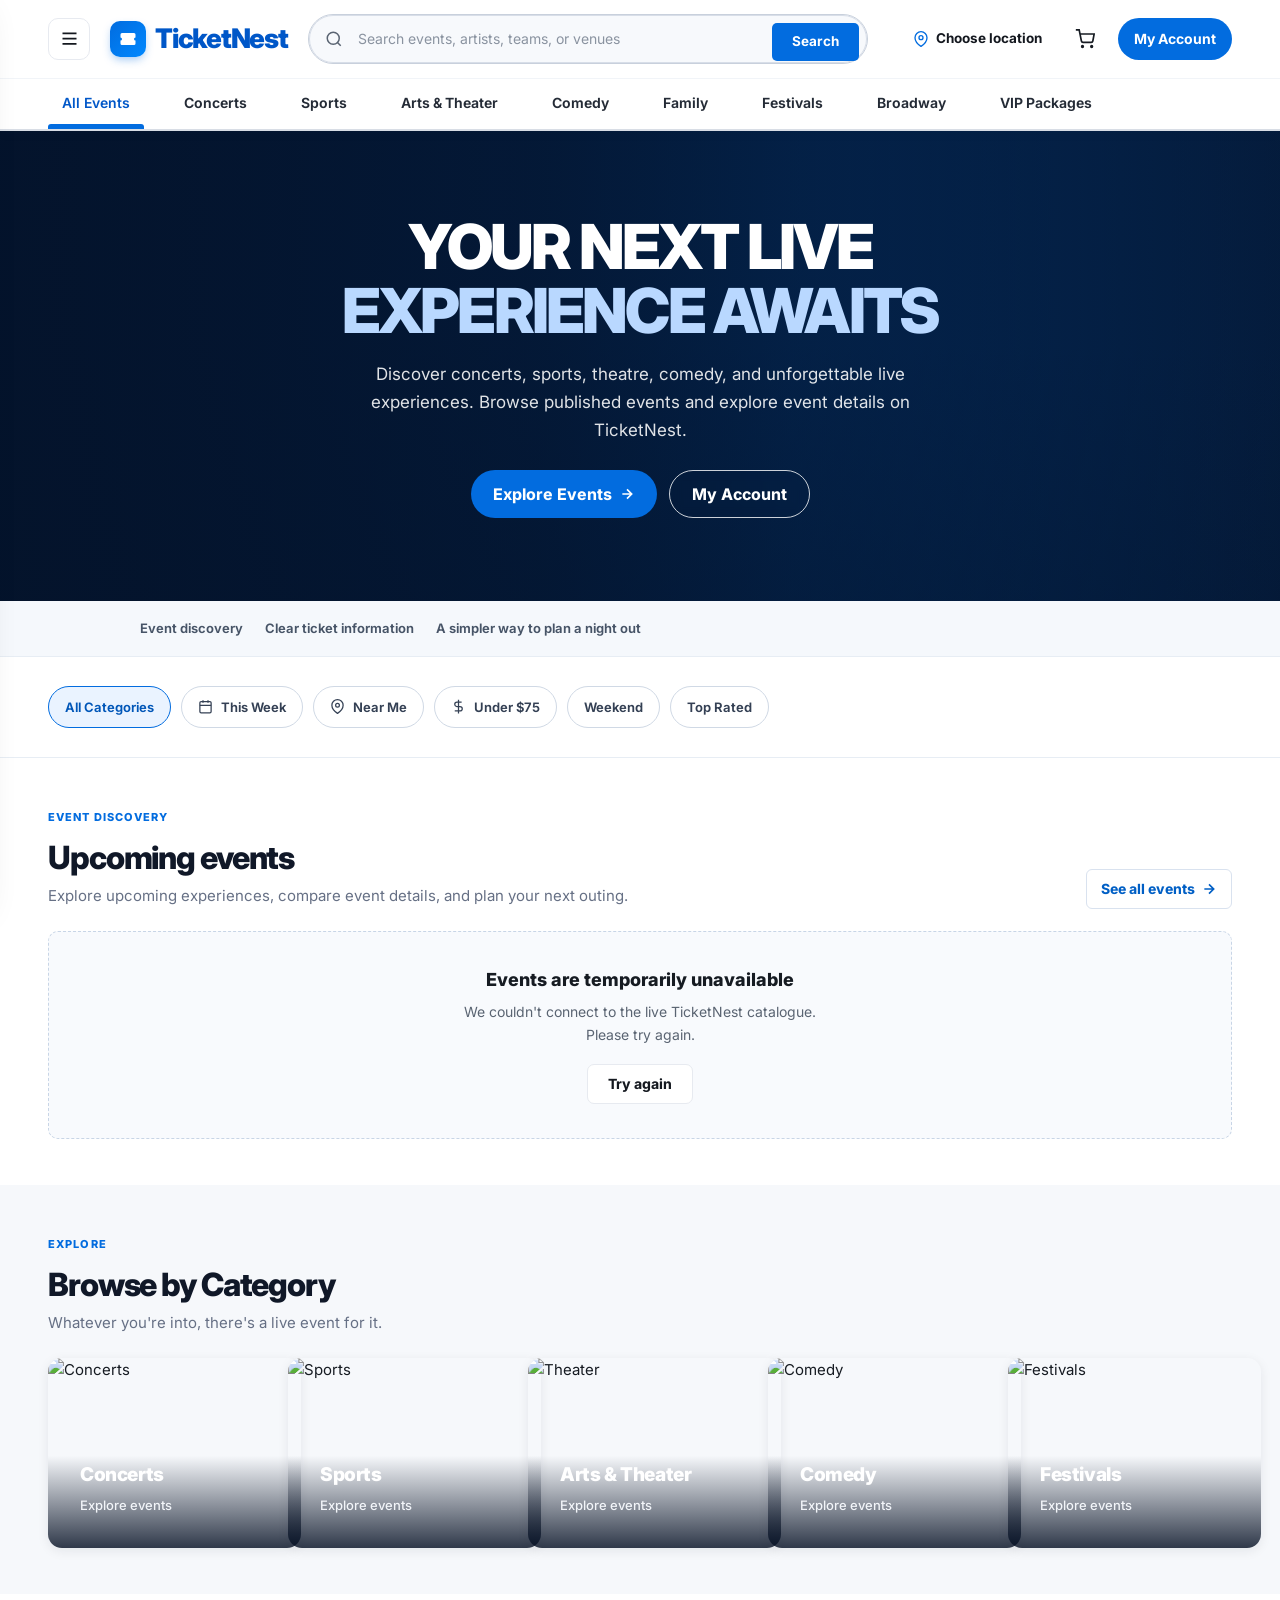
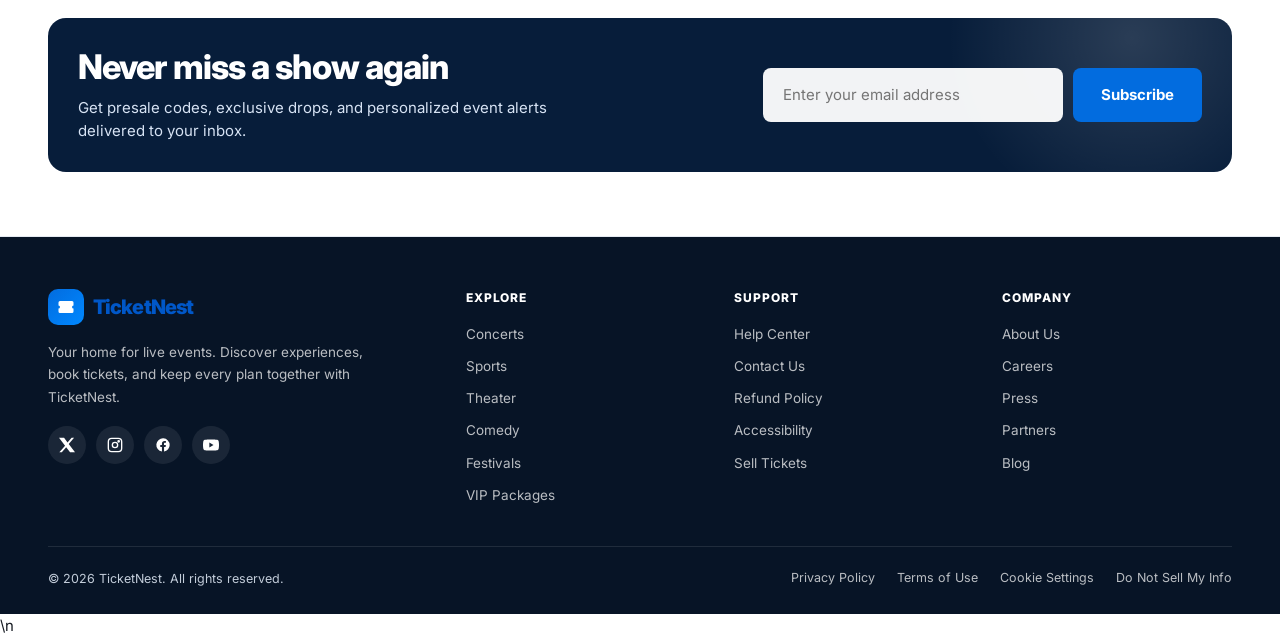
==== commit 42f4aafe: "Refresh purchased tickets after confirmed M-Pesa payment" ====
--- a/index.html
+++ b/index.html
@@ -2978,8 +2978,8 @@
         <div class="success-screen">
           <div class="success-icon"><svg viewBox="0 0 24 24" fill="none" stroke="currentColor" stroke-width="3"><path d="m5 12 4 4L19 6"/></svg></div>
           <h3>Payment confirmed!</h3>
-          <p>Your M-Pesa payment has been verified and your tickets have been issued. You can find them in your TicketNest account.</p>
-          <button class="btn btn-outline btn-block" id="done-btn">Back to Events</button>
+          <p>Your payment is verified. Your tickets are being loaded into My Tickets now. You can open them from your TicketNest account whenever you need them.</p>
+          <button class="btn btn-outline btn-block" id="done-btn">View My Tickets</button>
         </div>
       </div>
     </div>
@@ -4414,7 +4414,8 @@
     if(data.status==='paid'){
       ticketReservationIds=[];reservationExpiresAt=null;
       if(reservationCountdownTimer){clearInterval(reservationCountdownTimer);reservationCountdownTimer=null;}
-      if(statusEl)statusEl.textContent='Payment verified. Your tickets have been issued.';
+      if(statusEl)statusEl.textContent='Payment verified. Loading your tickets…';
+      if(typeof window.ticketNestLoadAccountData==='function') await window.ticketNestLoadAccountData();
       if(btn){btn.disabled=true;btn.textContent='Payment confirmed';}
       goToStep(4);return;
     }
@@ -4425,7 +4426,7 @@
   if(btn){btn.disabled=true;btn.textContent='Payment pending';}
 }
 
-$('done-btn').addEventListener('click', () => { closeDrawer(); showView('home'); history.replaceState(null, '', '#home'); });
+$('done-btn').addEventListener('click', async () => { closeDrawer(); showView('account'); history.replaceState(null, '', '#account'); if(typeof window.switchTab==='function') window.switchTab('tickets'); if(typeof window.ticketNestLoadAccountData==='function') await window.ticketNestLoadAccountData(); });
 
 /* PayPal redirects back here after approval; server-side capture verifies the payment before tickets are issued. */
 (function handlePayPalReturn(){
@@ -6558,5 +6559,53 @@
 })();
 </script>
 
+
+<script>
+<!-- TicketNest independent interaction recovery: keeps navigation and event cards usable if a main handler fails. -->
+(function () {
+  if (window.__ticketNestInteractionRecoveryInstalled) return;
+  window.__ticketNestInteractionRecoveryInstalled = true;
+
+  function refreshCatalogue() {
+    try {
+      if (typeof loadPublishedEvents === 'function') {
+        Promise.resolve(loadPublishedEvents({ quiet: false })).catch(function (error) {
+          console.error('TicketNest recovery: event catalogue refresh failed', error);
+        });
+      }
+    } catch (error) {
+      console.error('TicketNest recovery: could not start event catalogue refresh', error);
+    }
+  }
+
+  // Retry once after the document is ready; normal catalogue refresh remains enabled.
+  if (document.readyState === 'complete') window.setTimeout(refreshCatalogue, 0);
+  else window.addEventListener('load', refreshCatalogue, { once: true });
+
+  // Capture event-card clicks before a stale or broken bubbling handler can swallow them.
+  document.addEventListener('click', function (event) {
+    var target = event.target && event.target.closest ? event.target.closest('.event-card[data-index], .event-card [data-go="event"], .event-card .tickets-link') : null;
+    if (!target) return;
+    var card = target.closest('.event-card[data-index]');
+    if (!card) return;
+    var index = Number(card.dataset.index);
+    try {
+      if (typeof events === 'undefined' || !Array.isArray(events) || !events[index]) {
+        refreshCatalogue();
+        return;
+      }
+      if (typeof setEventDetails === 'function') setEventDetails(events[index]);
+      if (typeof showView === 'function') showView('event');
+      history.replaceState(null, '', '#event');
+      if (typeof window.ticketNestOpenQuantitySheet === 'function') window.ticketNestOpenQuantitySheet();
+      event.preventDefault();
+      event.stopPropagation();
+      event.stopImmediatePropagation();
+    } catch (error) {
+      console.error('TicketNest recovery: event card click failed', error);
+    }
+  }, true);
+})();
+</script>
 </body>
 </html>
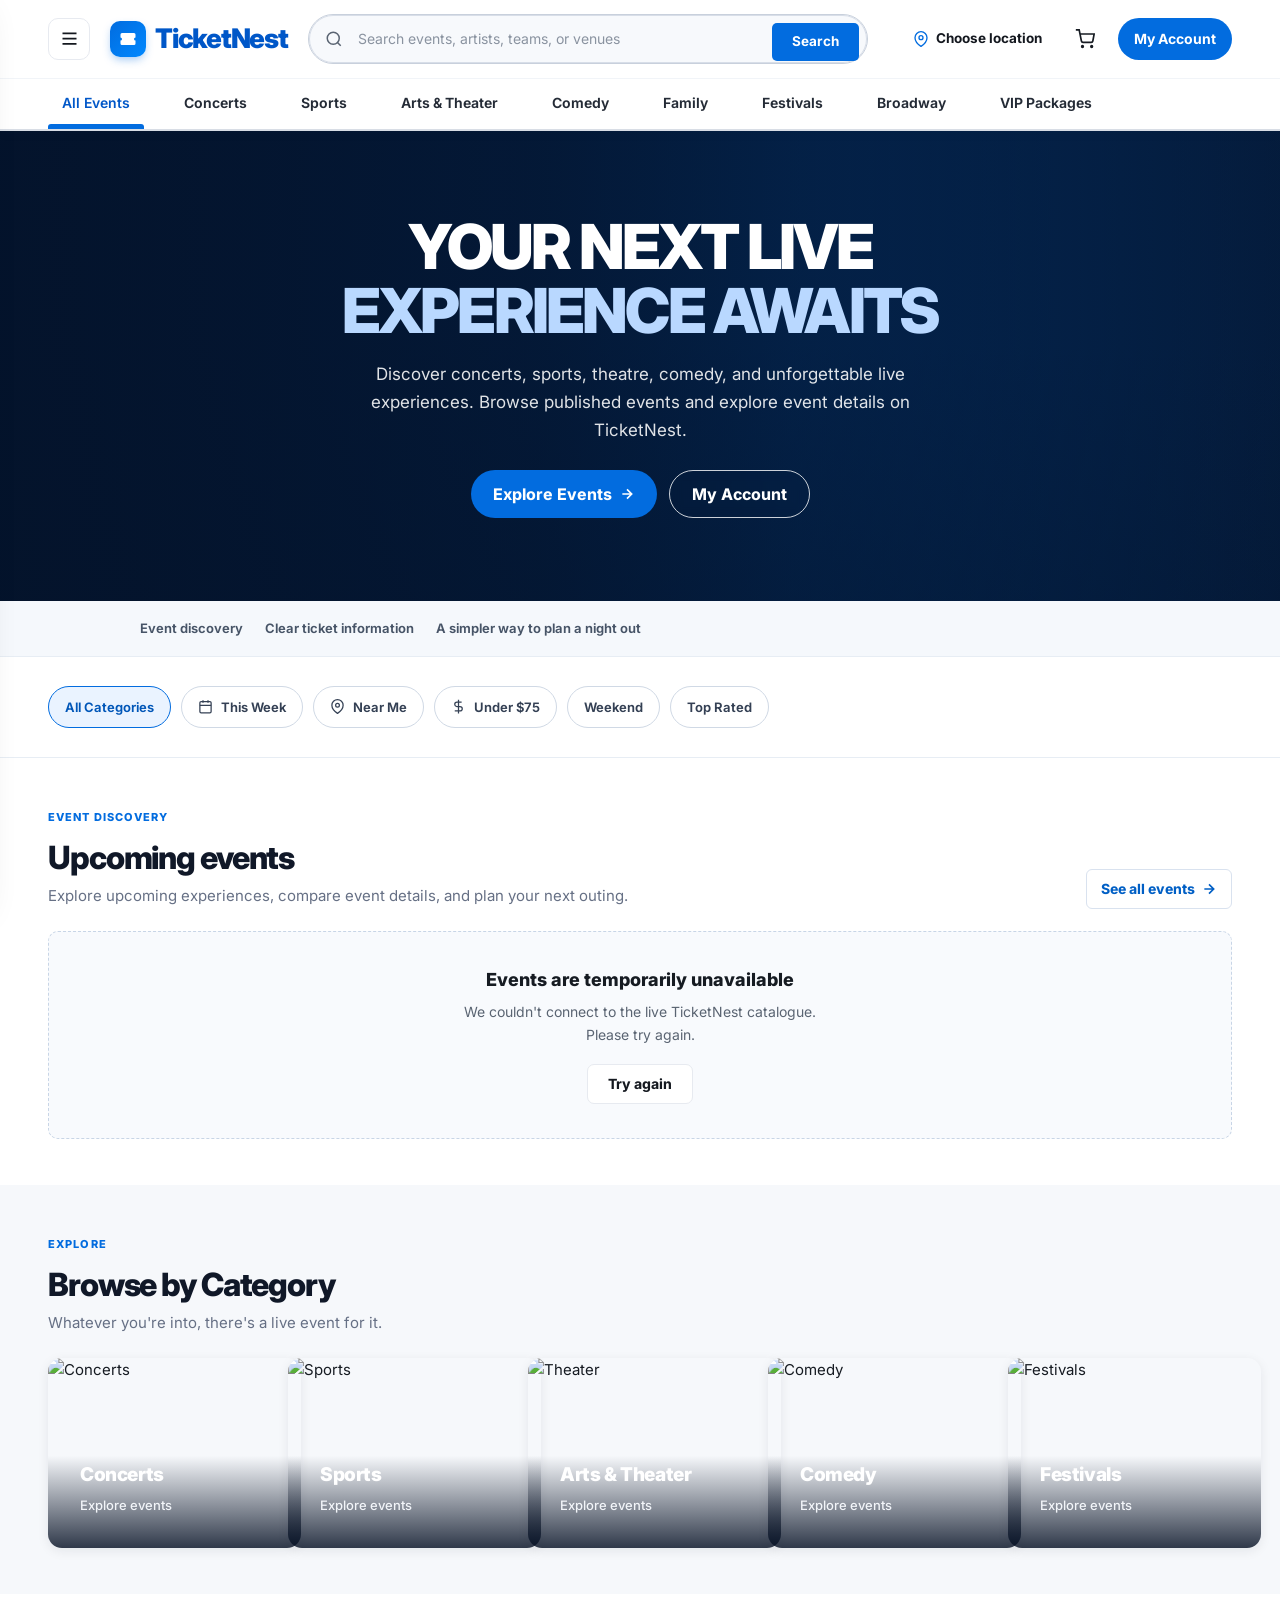
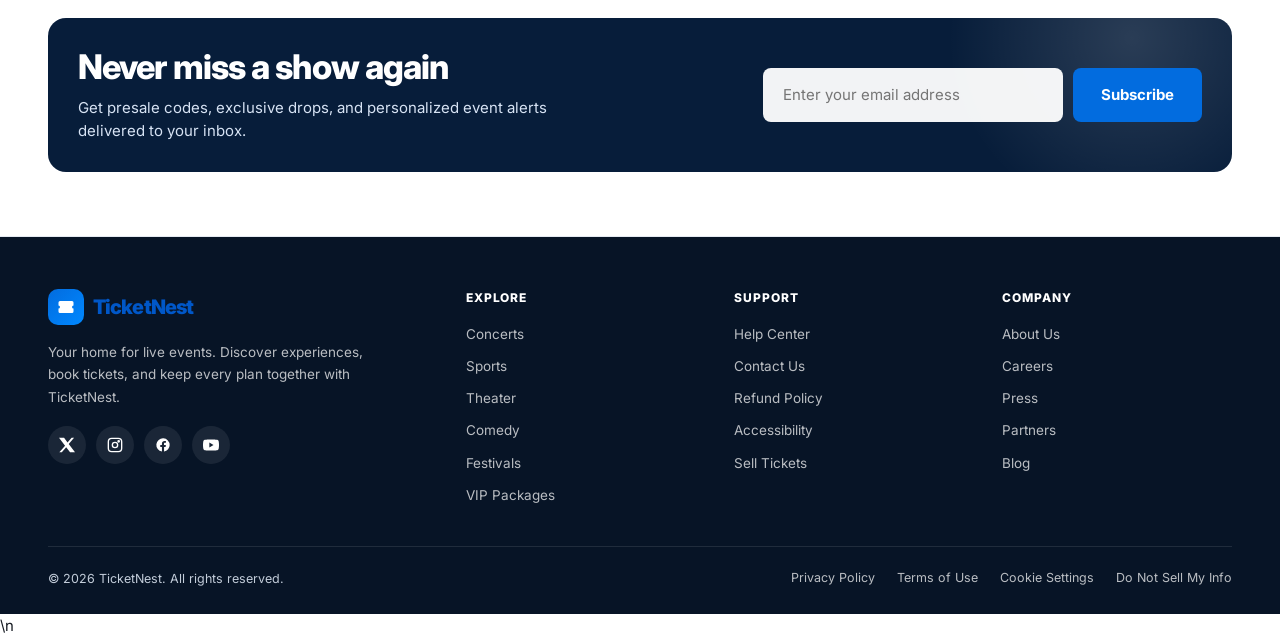
==== commit 01422c06: "Open My Tickets after verified PayPal payment" ====
--- a/index.html
+++ b/index.html
@@ -4453,7 +4453,11 @@
       const data=await response.json().catch(()=>({}));
       if(!response.ok||!data.ok)throw new Error(data.error||'PayPal payment could not be verified.');
       sessionStorage.removeItem('ticketnest_paypal_attempt');
-      showMessage('PayPal payment verified. Your tickets have been issued.');
+      showMessage('PayPal payment verified. Opening your tickets…');
+      if(typeof window.ticketNestLoadAccountData==='function')await window.ticketNestLoadAccountData();
+      if(typeof window.showView==='function')window.showView('account');
+      if(typeof window.switchTab==='function')window.switchTab('tickets');
+      history.replaceState(null,'','#account');
       if(typeof window.ticketNestLoadAccountData==='function')await window.ticketNestLoadAccountData();
     }catch(error){console.error('PayPal return verification:',error);showMessage(error.message||'Could not verify PayPal payment. Please contact support before paying again.');}
   })();
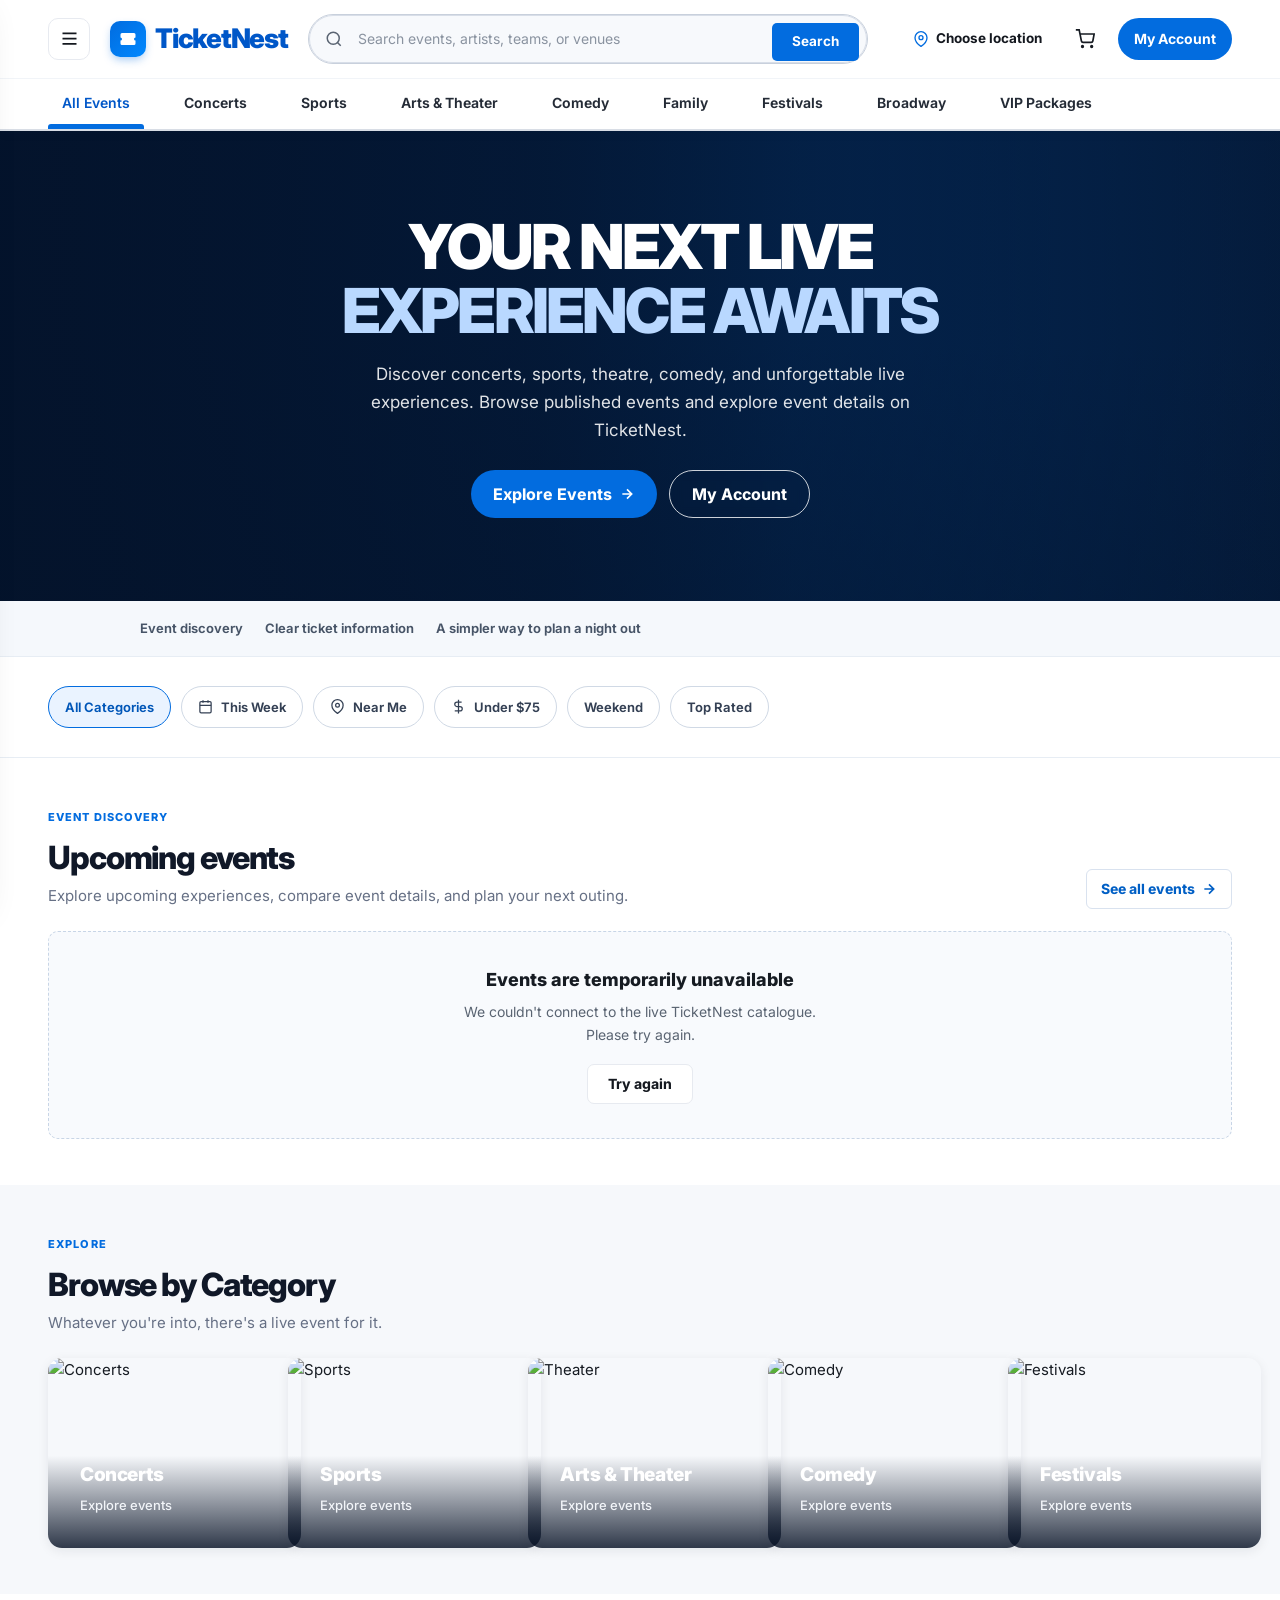
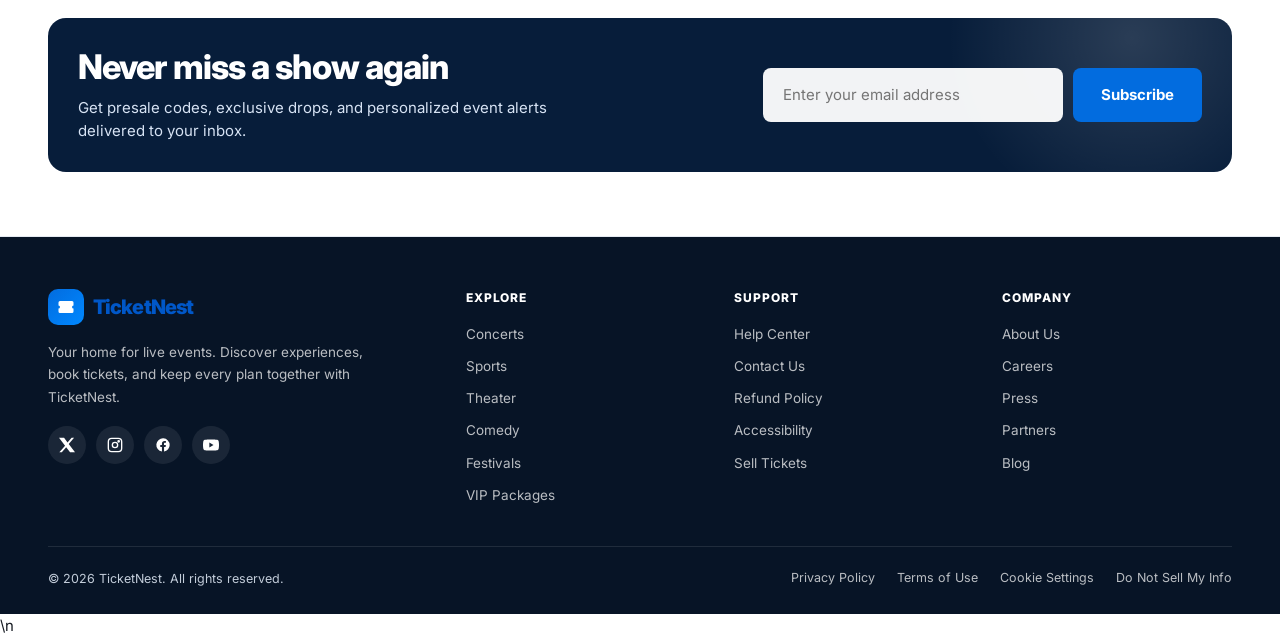
==== commit a54ac25b: "Show successful payment and open My Tickets automatically" ====
--- a/index.html
+++ b/index.html
@@ -2977,9 +2977,9 @@
       <div class="drawer-step" data-step="4">
         <div class="success-screen">
           <div class="success-icon"><svg viewBox="0 0 24 24" fill="none" stroke="currentColor" stroke-width="3"><path d="m5 12 4 4L19 6"/></svg></div>
-          <h3>Payment confirmed!</h3>
-          <p>Your payment is verified. Your tickets are being loaded into My Tickets now. You can open them from your TicketNest account whenever you need them.</p>
-          <button class="btn btn-outline btn-block" id="done-btn">View My Tickets</button>
+          <h3>Successfully paid!</h3>
+          <p>Your payment has been verified. Your tickets are now being loaded into My Tickets. You will be taken there automatically.</p>
+          <button class="btn btn-outline btn-block" id="done-btn">Open My Tickets</button>
         </div>
       </div>
     </div>
@@ -4414,10 +4414,18 @@
     if(data.status==='paid'){
       ticketReservationIds=[];reservationExpiresAt=null;
       if(reservationCountdownTimer){clearInterval(reservationCountdownTimer);reservationCountdownTimer=null;}
-      if(statusEl)statusEl.textContent='Payment verified. Loading your tickets…';
-      if(typeof window.ticketNestLoadAccountData==='function') await window.ticketNestLoadAccountData();
-      if(btn){btn.disabled=true;btn.textContent='Payment confirmed';}
-      goToStep(4);return;
+      if(statusEl)statusEl.textContent='Successfully paid! Loading your tickets…';
+      if(btn){btn.disabled=true;btn.textContent='Payment successful';}
+      goToStep(4);
+      setTimeout(async()=>{
+        closeDrawer();
+        showView('account');
+        history.replaceState(null,'','#account');
+        if(typeof window.switchTab==='function')window.switchTab('tickets');
+        if(typeof window.ticketNestLoadAccountData==='function')await window.ticketNestLoadAccountData();
+        if(typeof window.showToast==='function')window.showToast('Successfully paid! Your tickets are in My Tickets.');
+      },1600);
+      return;
     }
     if(data.status==='failed')throw new Error('The M-Pesa payment failed or was cancelled. You can try again.');
     if(statusEl)statusEl.textContent='Waiting for PayHero to confirm your M-Pesa payment…';
@@ -4453,8 +4461,7 @@
       const data=await response.json().catch(()=>({}));
       if(!response.ok||!data.ok)throw new Error(data.error||'PayPal payment could not be verified.');
       sessionStorage.removeItem('ticketnest_paypal_attempt');
-      showMessage('PayPal payment verified. Opening your tickets…');
-      if(typeof window.ticketNestLoadAccountData==='function')await window.ticketNestLoadAccountData();
+      showMessage('Successfully paid! Opening your tickets…');
       if(typeof window.showView==='function')window.showView('account');
       if(typeof window.switchTab==='function')window.switchTab('tickets');
       history.replaceState(null,'','#account');
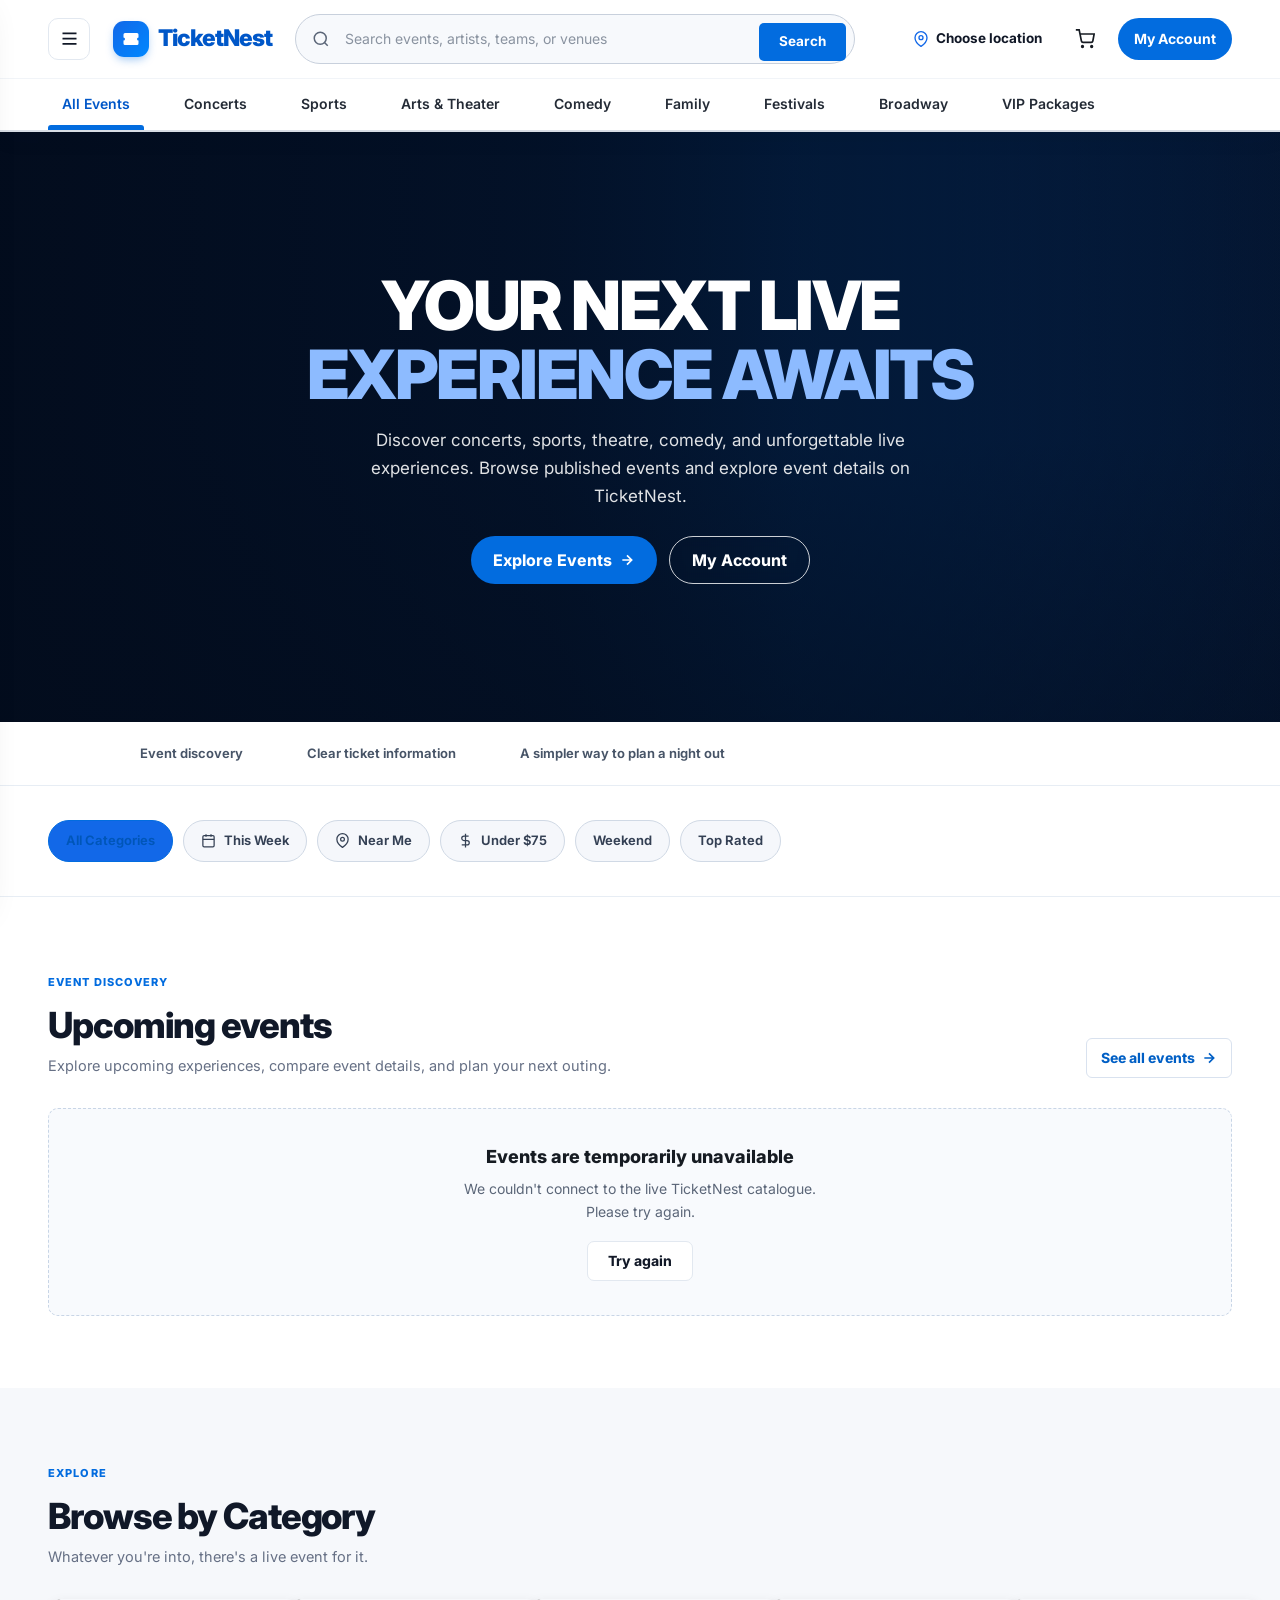
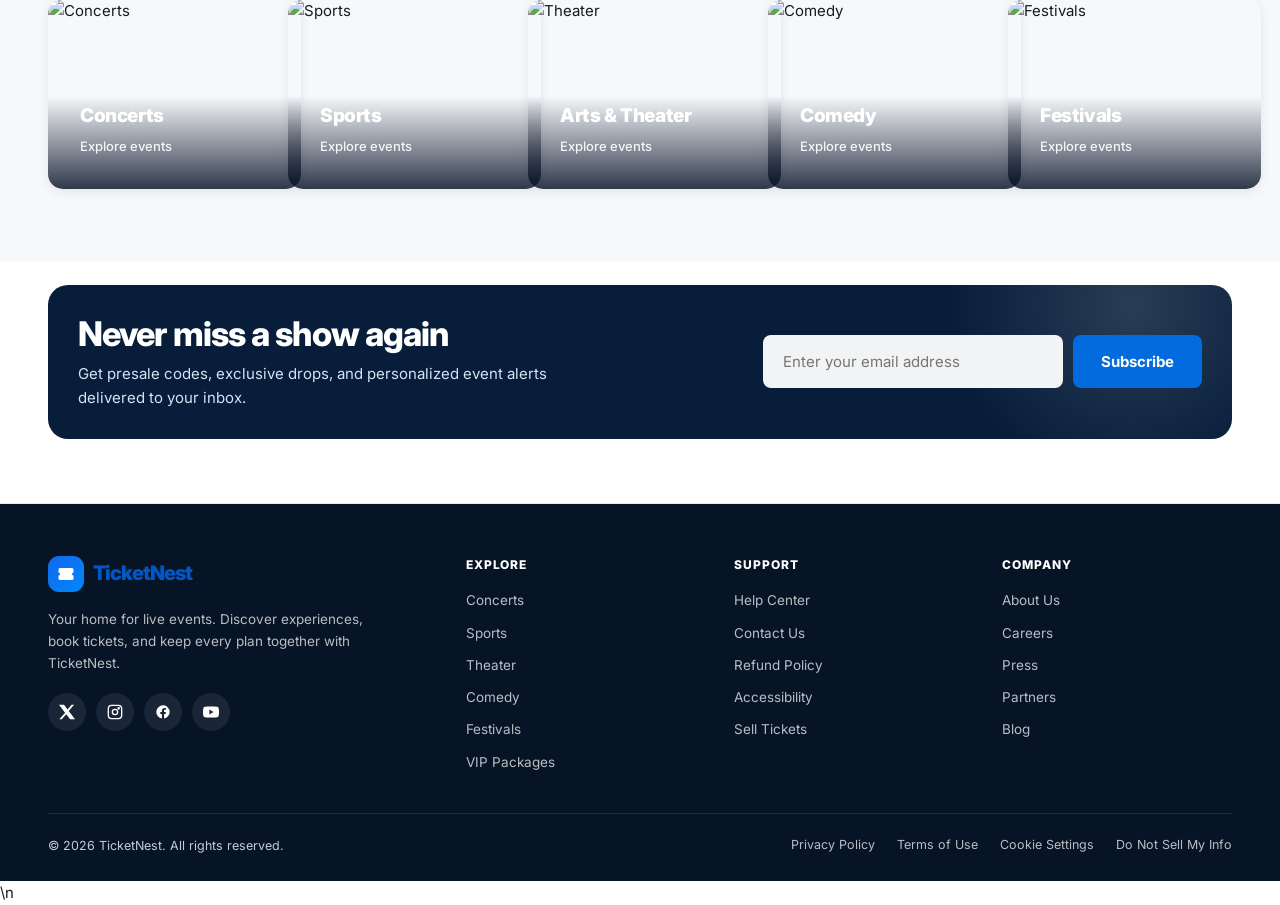
==== commit 38e02063: "Add premium TicketNest discovery UI refresh" ====
--- a/index.html
+++ b/index.html
@@ -2626,6 +2626,111 @@
 @media(max-width:390px){.event-grid{grid-template-columns:minmax(0,1fr)}.hero-actions{flex-wrap:wrap}.hero-actions .btn{width:100%;justify-content:center}.section-head{flex-direction:column}.cat-grid{gap:9px}.cat-info h3{font-size:15px}}
 
 </style>
+
+<!-- TicketNest premium discovery refresh: additive overrides, preserving existing checkout/admin/payment logic. -->
+<style id="ticketnest-premium-refresh">
+  :root {
+    --brand:#1268E8; --brand-dark:#0752C7; --brand-light:#EAF2FF;
+    --navy:#07172F; --ink:#111827; --muted:#5B6678; --line:#E2E8F0;
+    --surface:#FFFFFF; --surface-2:#F5F7FB;
+  }
+  body[data-theme="dark"] {
+    --brand:#6AA8FF; --brand-dark:#3D87F5; --brand-light:#142B4B;
+    --navy:#050B16; --ink:#F3F6FC; --muted:#A9B5C7; --line:#29364A;
+    --surface:#090F1A; --surface-2:#111B2A;
+  }
+  .header {
+    background:color-mix(in srgb,var(--surface) 94%,transparent);
+    box-shadow:0 5px 24px rgba(8,24,48,.055);
+    border-bottom-color:var(--line);
+  }
+  .header-main { min-height:76px; gap:clamp(10px,1.8vw,24px); }
+  .logo { font-size:23px; letter-spacing:-1px; }
+  .logo-mark { width:36px;height:36px;border-radius:11px; }
+  .search input {
+    min-height:48px;background:var(--surface-2);border-color:transparent;
+    padding-left:48px;font-size:14px;
+  }
+  .search input:focus { border-color:var(--brand); }
+  .search-btn { height:38px;right:5px;padding:0 20px; }
+  .cat-strip { background:var(--surface); }
+  .cat-strip a { padding-top:14px;padding-bottom:14px;font-weight:600; }
+  .hero { min-height:590px;background:#06152C; }
+  .hero-bg { transform:scale(1.02); }
+  .hero-overlay {
+    background:linear-gradient(90deg,rgba(3,12,28,.96) 0%,rgba(3,12,28,.82) 43%,rgba(3,12,28,.3) 100%),
+      linear-gradient(0deg,rgba(3,12,28,.42),transparent 48%);
+  }
+  .hero-content { max-width:720px;padding:100px 0; }
+  .hero h1 { max-width:700px;font-size:clamp(42px,6vw,68px);letter-spacing:-2.5px;line-height:1.02; }
+  .hero h1 em { color:#8DBBFF; }
+  .hero-sub { max-width:570px;font-size:17px;line-height:1.65; }
+  .hero-tag { background:rgba(18,104,232,.92);letter-spacing:.8px; }
+  .trust-bar { background:var(--surface); }
+  .trust-bar-inner { justify-content:flex-start;gap:clamp(20px,5vw,64px);padding:21px 0; }
+  .trust-item { font-size:13px;font-weight:650; }
+  .filter-bar { background:var(--surface);padding:20px 0; }
+  .filter-pill { min-height:42px;padding:9px 17px;font-weight:650;background:var(--surface-2); }
+  .filter-pill.active { background:var(--brand); }
+  .section { padding:72px 0; }
+  .section-head { margin-bottom:30px; }
+  .section-head h2 { font-size:clamp(26px,3.5vw,36px);letter-spacing:-1.1px; }
+  .section-head p { font-size:14.5px; }
+  .event-grid { grid-template-columns:repeat(auto-fill,minmax(265px,1fr));gap:22px; }
+  .event-card {
+    border-radius:16px;overflow:hidden;background:var(--surface);
+    border:1px solid var(--line);box-shadow:0 2px 10px rgba(15,23,42,.035);
+    transition:transform .22s ease,box-shadow .22s ease,border-color .22s ease;
+  }
+  .event-card:hover {
+    transform:translateY(-4px);border-color:color-mix(in srgb,var(--brand) 36%,var(--line));
+    box-shadow:0 16px 34px rgba(15,35,70,.12);
+  }
+  .event-media { aspect-ratio:16/9;overflow:hidden;background:var(--surface-2); }
+  .event-media > img { width:100%;height:100%;object-fit:cover;transition:transform .35s ease; }
+  .event-card:hover .event-media > img { transform:scale(1.035); }
+  .event-body { padding:17px 17px 16px; }
+  .event-body h3 { font-size:17px;line-height:1.35;letter-spacing:-.25px; }
+  .event-cat { font-size:10.5px;font-weight:800;letter-spacing:1px;text-transform:uppercase;color:var(--brand); }
+  .event-venue { font-size:12.5px; }
+  .event-foot { border-top:1px solid var(--line);padding-top:13px;margin-top:14px; }
+  .price { font-size:17px;font-weight:850; }
+  .tickets-link { font-weight:750; }
+  .cat-card { border-radius:15px;overflow:hidden; }
+  .cat-card img { transition:transform .35s ease; }
+  .cat-card:hover img { transform:scale(1.04); }
+  .newsletter { border-radius:20px; }
+  .btn { transition:transform .18s ease,box-shadow .18s ease,background .18s ease; }
+  .btn:active { transform:translateY(1px); }
+  body[data-theme="dark"] .header { background:rgba(9,15,26,.96); }
+  body[data-theme="dark"] .filter-bar { background:var(--surface); }
+  body[data-theme="dark"] .filter-pill { background:var(--surface-2);color:var(--ink);border-color:var(--line); }
+  body[data-theme="dark"] .filter-pill.active { background:var(--brand);color:#07172F;border-color:var(--brand); }
+  body[data-theme="dark"] .event-card { background:var(--surface-2);border-color:var(--line); }
+  @media(max-width:720px) {
+    .header-main { min-height:unset;padding:12px 0; }
+    .hero { min-height:450px; }
+    .hero-content { padding:62px 0; }
+    .hero h1 { font-size:clamp(38px,9vw,52px);letter-spacing:-1.7px; }
+    .hero-sub { font-size:15px; }
+    .trust-bar-inner { padding:16px 0; }
+    .section { padding:42px 0; }
+    .event-grid { grid-template-columns:repeat(2,minmax(0,1fr));gap:13px; }
+    .event-body { padding:12px; }
+    .event-body h3 { font-size:14px; }
+    .event-venue { font-size:11px; }
+    .price { font-size:15px; }
+    .tickets-link { font-size:12px; }
+  }
+  @media(max-width:390px) {
+    .event-grid { grid-template-columns:minmax(0,1fr); }
+    .event-media { aspect-ratio:16/8.5; }
+  }
+  @media(prefers-reduced-motion:reduce) {
+    .event-card,.event-media > img,.cat-card img { transition:none!important; }
+  }
+</style>
+
 </head>
 <body>
 
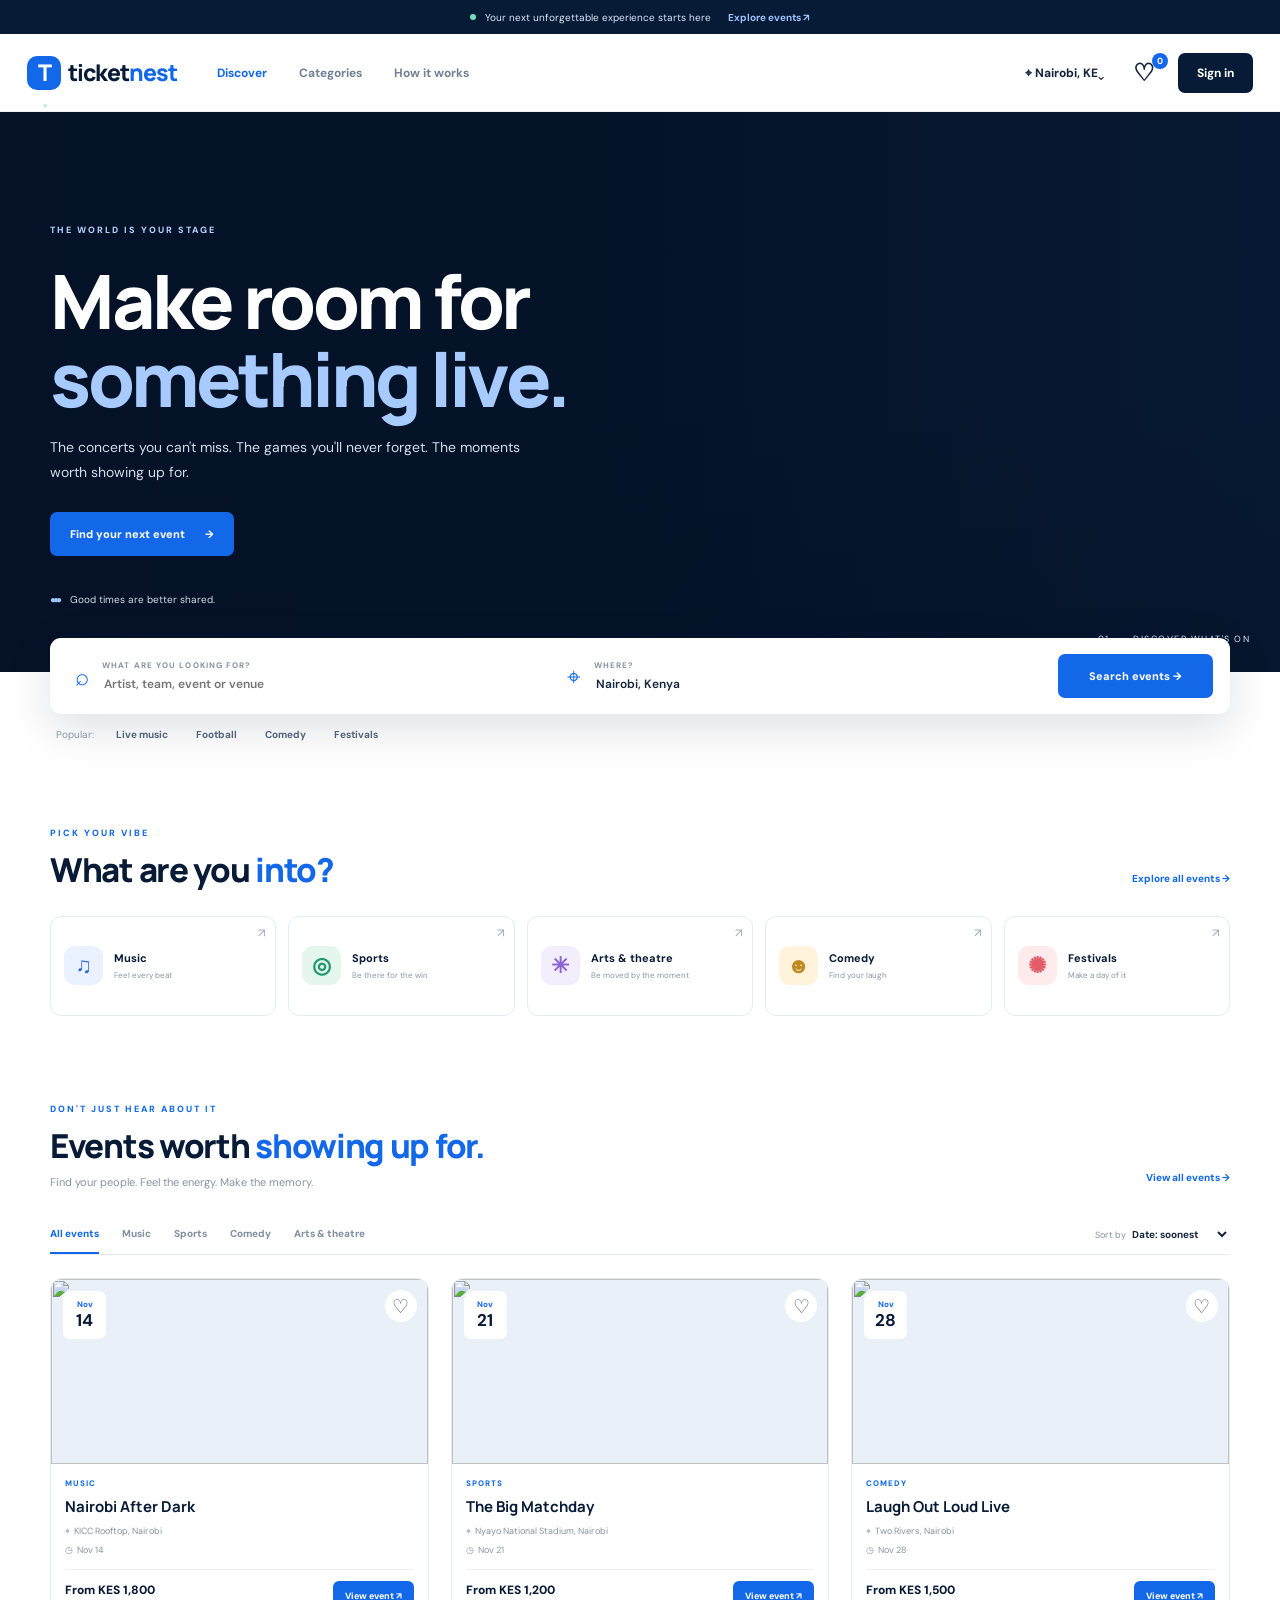
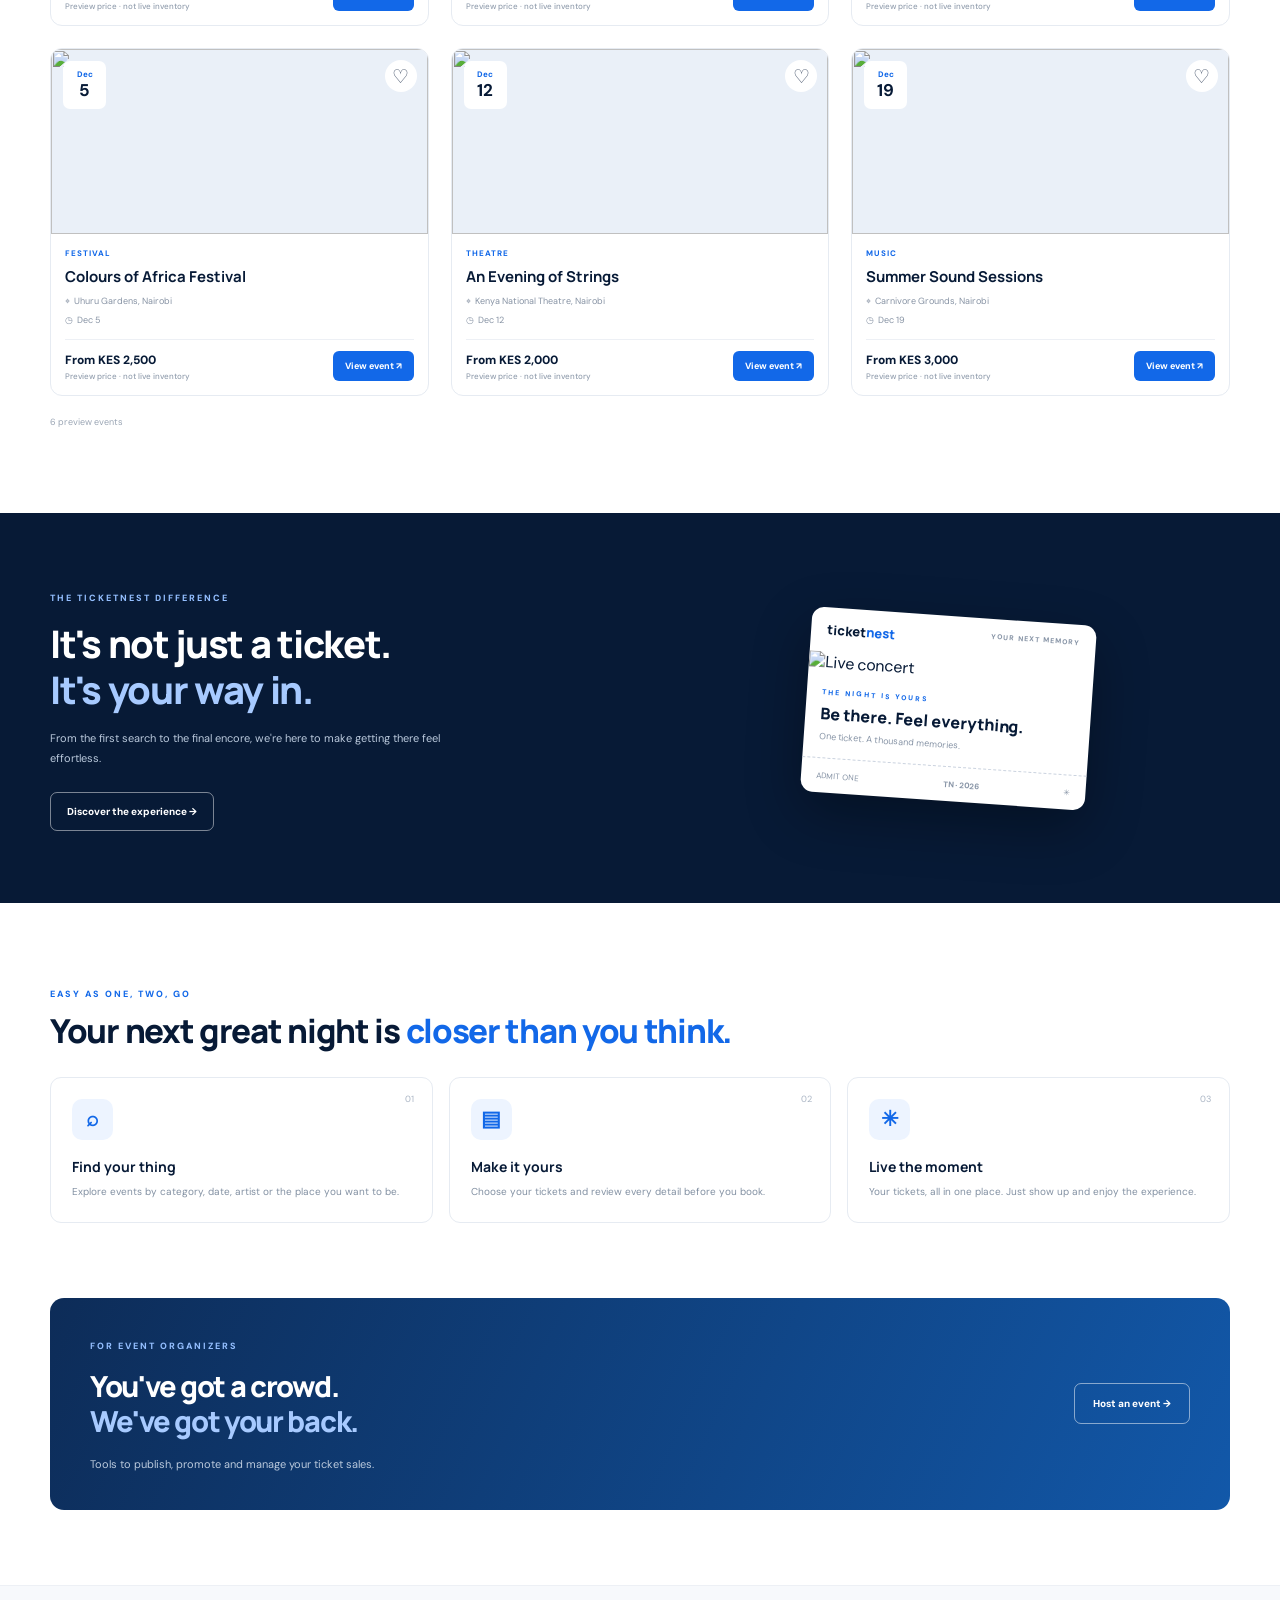
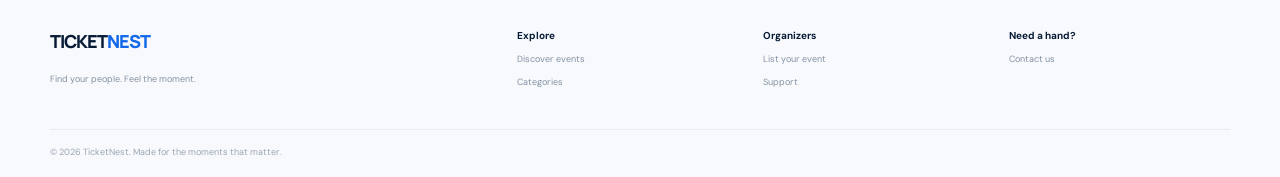
==== commit 873a2499: "Start clean TicketNest website from scratch" ====
--- a/index.html
+++ b/index.html
@@ -1,6727 +1,31 @@
-<!DOCTYPE html>
-<html lang="en">
-<head>
-<meta charset="UTF-8" />
-<meta name="viewport" content="width=device-width, initial-scale=1.0" />
-<title>TicketNest — Buy & Sell Tickets for Concerts, Sports, Theater & More</title>
-<meta name="description" content="Discover upcoming concerts, sports, theatre, comedy, and live experiences with TicketNest. Explore published events, compare details, and plan your next outing." />
-<meta name="theme-color" content="#026CDF" />
-<meta property="og:type" content="website" />
-<meta property="og:site_name" content="TicketNest" />
-<meta property="og:title" content="TicketNest — Discover Live Events" />
-<meta property="og:description" content="Explore upcoming concerts, sports, theatre, comedy, and live experiences with TicketNest." />
-<meta name="twitter:card" content="summary" />
-<meta name="twitter:title" content="TicketNest — Discover Live Events" />
-<meta name="twitter:description" content="Explore upcoming concerts, sports, theatre, comedy, and live experiences with TicketNest." />
-<link rel="preconnect" href="https://fonts.googleapis.com">
-<link rel="preconnect" href="https://fonts.gstatic.com" crossorigin>
-<link href="https://fonts.googleapis.com/css2?family=Inter:wght@400;500;600;700;800;900&display=swap" rel="stylesheet">
-<style>
-  /* ==========================================================
-     TOKENS
-  ========================================================== */
-  :root {
-    --brand: #026CDF;
-    --brand-dark: #0052AD;
-    --brand-light: #E8F1FD;
-    --navy: #0A1428;
-    --ink: #14181F;
-    --muted: #5A6472;
-    --muted-2: #8A93A0;
-    --line: #E7EAF0;
-    --surface: #FFFFFF;
-    --surface-2: #F6F7F9;
-    --surface-3: #EEF1F5;
-    --success: #0E9F6E;
-    --danger: #E02424;
-    --r-sm: 8px; --r-md: 12px; --r-lg: 16px; --r-xl: 20px;
-    --shadow-xs: 0 1px 2px rgba(16,24,40,.05);
-    --shadow-sm: 0 1px 3px rgba(16,24,40,.08), 0 1px 2px rgba(16,24,40,.04);
-    --shadow-md: 0 4px 12px rgba(16,24,40,.08);
-    --shadow-lg: 0 12px 32px rgba(16,24,40,.12);
-    --shadow-xl: 0 24px 48px -12px rgba(16,24,40,.18);
-    --font: 'Inter', -apple-system, BlinkMacSystemFont, 'Segoe UI', Roboto, sans-serif;
-    --max: 1320px;
-  }
-
-  /* ==========================================================
-     RESET & BASE
-  ========================================================== */
-  *, *::before, *::after { margin: 0; padding: 0; box-sizing: border-box; }
-  html { scroll-behavior: smooth; -webkit-text-size-adjust: 100%; }
-  body {
-    font-family: var(--font); color: var(--ink); background: var(--surface);
-    line-height: 1.55; -webkit-font-smoothing: antialiased; overflow-x: hidden;
-  }
-  /* Site-wide dark theme: shared by the homepage, search, event, menu, and account surfaces. */
-  body[data-theme="dark"] {
-    --brand:#60A5FA; --brand-dark:#3B82F6; --brand-light:#172B49;
-    --ink:#EDF0F4; --muted:#A6AFBD; --muted-2:#7D8796; --line:#273142;
-    --surface:#0B0F17; --surface-2:#121925; --surface-3:#1A2432;
-    --success:#34D399; --danger:#F87171;
-    background:var(--surface); color:var(--ink); color-scheme:dark;
-  }
-  body[data-theme="dark"] .header { background:rgba(11,15,23,.96); border-color:var(--line); }
-  body[data-theme="dark"] .cat-strip { background:#101722; border-color:var(--line); }
-  body[data-theme="dark"] .search input { background:var(--surface-2); border-color:var(--line); color:var(--ink); }
-  body[data-theme="dark"] .search input:focus { background:var(--surface-3); }
-  body[data-theme="dark"] .search input::placeholder { color:var(--muted-2); }
-  body[data-theme="dark"] .loc-btn, body[data-theme="dark"] .icon-btn,
-  body[data-theme="dark"] .menu-toggle, body[data-theme="dark"] .site-menu-close { color:var(--ink); }
-  body[data-theme="dark"] .site-menu, body[data-theme="dark"] .site-menu-close,
-  body[data-theme="dark"] .menu-toggle { background:var(--surface); border-color:var(--line); }
-  body[data-theme="dark"] .site-menu-note, body[data-theme="dark"] .newsletter-wrap ~ *,
-  body[data-theme="dark"] .event-card, body[data-theme="dark"] .filter-panel,
-  body[data-theme="dark"] .filters, body[data-theme="dark"] .search-toolbar,
-  body[data-theme="dark"] .search-empty, body[data-theme="dark"] .empty-tickets,
-  body[data-theme="dark"] .modal, body[data-theme="dark"] .drawer,
-  body[data-theme="dark"] .cart-drawer, body[data-theme="dark"] .checkout-card,
-  body[data-theme="dark"] .event-detail-card { background:var(--surface-2); color:var(--ink); border-color:var(--line); }
-  body[data-theme="dark"] .site-menu nav button:hover,
-  body[data-theme="dark"] .site-menu nav button:focus-visible,
-  body[data-theme="dark"] .loc-btn:hover, body[data-theme="dark"] .icon-btn:hover { background:var(--surface-3); }
-  body[data-theme="dark"] input, body[data-theme="dark"] select, body[data-theme="dark"] textarea {
-    background-color:var(--surface-2); color:var(--ink); border-color:var(--line);
-  }
-  body[data-theme="dark"] input::placeholder, body[data-theme="dark"] textarea::placeholder { color:var(--muted-2); }
-  body[data-theme="dark"] .footer, body[data-theme="dark"] footer { background:#080C12; color:var(--ink); border-color:var(--line); }
-  body[data-theme="dark"] .btn-outline { color:var(--ink); border-color:var(--line); background:transparent; }
-  body[data-theme="dark"] .btn-outline:hover { background:var(--surface-3); }
-  body[data-theme="dark"] .newsletter { color:#fff; }
-  body[data-theme="dark"] .search-title-block .eyebrow { color:#7DB5FF; }
-  body[data-theme="dark"] .filter-group h3, body[data-theme="dark"] .check-row { color:var(--ink); }
-  body[data-theme="dark"] .date-pill { background:var(--surface-2); color:var(--ink); border-color:var(--line); }
-  body[data-theme="dark"] .date-pill.active { background:#16365F; border-color:var(--brand); color:#CFE3FF; }
-  body[data-theme="dark"] .clear-all:disabled { color:#8993A2; }
-  body[data-theme="dark"] .search-header, body[data-theme="dark"] .mobile-filter-bar,
-  body[data-theme="dark"] .search-back, body[data-theme="dark"] .view-controls,
-  body[data-theme="dark"] .sort-select, body[data-theme="dark"] .mf-btn,
-  body[data-theme="dark"] .filter-chip, body[data-theme="dark"] .suggestion-chip,
-  body[data-theme="dark"] .page-btn, body[data-theme="dark"] .breadcrumb,
-  body[data-theme="dark"] .event-details, body[data-theme="dark"] .detail-row,
-  body[data-theme="dark"] .panel, body[data-theme="dark"] .panel-head,
-  body[data-theme="dark"] .seat-map-wrap, body[data-theme="dark"] .ticket-card,
-  body[data-theme="dark"] .empty-state, body[data-theme="dark"] .account-content,
-  body[data-theme="dark"] .tab-panel, body[data-theme="dark"] .profile-card,
-  body[data-theme="dark"] .order-row, body[data-theme="dark"] .transfer-card { color:var(--ink); }
-  body[data-theme="dark"] .search-header, body[data-theme="dark"] .mobile-filter-bar,
-  body[data-theme="dark"] .panel, body[data-theme="dark"] .seat-map-wrap,
-  body[data-theme="dark"] .empty-state, body[data-theme="dark"] .account-content,
-  body[data-theme="dark"] .tab-panel, body[data-theme="dark"] .profile-card,
-  body[data-theme="dark"] .transfer-card { background:var(--surface-2); border-color:var(--line); }
-  body[data-theme="dark"] .sort-select, body[data-theme="dark"] .mf-btn,
-  body[data-theme="dark"] .filter-chip, body[data-theme="dark"] .suggestion-chip,
-  body[data-theme="dark"] .page-btn { background:var(--surface-3); color:var(--ink); border-color:var(--line); }
-  body[data-theme="dark"] .result-count, body[data-theme="dark"] .detail-label,
-  body[data-theme="dark"] .event-venue, body[data-theme="dark"] .sub,
-  body[data-theme="dark"] .hint, body[data-theme="dark"] .ticket-pick small { color:var(--muted); }
-  body[data-theme="dark"] .sort-select option { background:#121925; color:#EDF0F4; }
-  body[data-theme="dark"] .site-menu .logo { color:#60A5FA; }
-  img { display: block; max-width: 100%; }
-  a { color: inherit; text-decoration: none; }
-  button { font: inherit; cursor: pointer; border: none; background: none; color: inherit; }
-  ul { list-style: none; }
-  input, select { font: inherit; color: inherit; }
-  :focus-visible { outline: 2px solid var(--brand); outline-offset: 2px; border-radius: 6px; }
-  .container { max-width: var(--max); margin: 0 auto; padding: 0 24px; }
-  [data-view] { display: none; }
-  [data-view].active { display: block; }
-
-  /* ==========================================================
-     HEADER
-  ========================================================== */
-  .header {
-    position: sticky; top: 0; z-index: 100;
-    background: rgba(255,255,255,.96);
-    backdrop-filter: saturate(180%) blur(12px);
-    -webkit-backdrop-filter: saturate(180%) blur(12px);
-    border-bottom: 1px solid var(--line);
-  }
-  .header-main { display: flex; align-items: center; gap: 24px; padding: 14px 0; }
-  .logo {
-    display: flex; align-items: center; gap: 9px; flex-shrink: 0;
-    font-size: 22px; font-weight: 900; letter-spacing: -.8px; color: var(--brand);
-  }
-  .logo-mark {
-    width: 32px; height: 32px; border-radius: 9px;
-    background: linear-gradient(135deg, var(--brand) 0%, #0088FF 100%);
-    display: grid; place-items: center;
-    box-shadow: 0 4px 10px -2px rgba(2,108,223,.4);
-  }
-  .logo-mark svg { width: 18px; height: 18px; color: #fff; }
-
-  .search { flex: 1; max-width: 620px; position: relative; }
-  .search input {
-    width: 100%; padding: 12px 90px 12px 46px;
-    border: 1.5px solid var(--line); border-radius: 999px;
-    font-size: 14.5px; background: var(--surface-2); transition: all .2s ease;
-  }
-  .search input::placeholder { color: var(--muted-2); }
-  .search input:focus {
-    outline: none; border-color: var(--brand); background: #fff;
-    box-shadow: 0 0 0 4px rgba(2,108,223,.1);
-  }
-  .search-icon {
-    position: absolute; left: 16px; top: 50%; transform: translateY(-50%);
-    width: 18px; height: 18px; color: var(--muted); pointer-events: none;
-  }
-  .search-btn {
-    position: absolute; right: 5px; top: 50%; transform: translateY(-50%);
-    height: 34px; padding: 0 18px; border-radius: 999px;
-    background: var(--brand); color: #fff; font-size: 13.5px; font-weight: 600;
-    transition: background .2s;
-  }
-  .search-btn:hover { background: var(--brand-dark); }
-
-  .actions { display: flex; align-items: center; gap: 6px; margin-left: auto; }
-  .loc-btn {
-    display: flex; align-items: center; gap: 7px;
-    padding: 8px 12px; border-radius: 8px;
-    font-size: 13.5px; font-weight: 600; color: var(--ink); transition: background .18s;
-  }
-  .loc-btn:hover { background: var(--surface-2); }
-  .loc-btn svg { width: 16px; height: 16px; color: var(--brand); }
-
-  .icon-btn {
-    width: 42px; height: 42px; display: grid; place-items: center;
-    border-radius: 50%; position: relative; transition: background .18s;
-  }
-  .icon-btn:hover { background: var(--surface-2); }
-  .icon-btn svg { width: 20px; height: 20px; }
-  .notif-dot {
-    position: absolute; top: 10px; right: 10px;
-    width: 8px; height: 8px; border-radius: 50%;
-    background: var(--danger); border: 2px solid #fff;
-  }
-  .cart-count {
-    position: absolute; top: 2px; right: 2px;
-    min-width: 18px; height: 18px; padding: 0 5px;
-    border-radius: 9px; background: var(--danger); color: #fff;
-    font-size: 10.5px; font-weight: 800;
-    display: grid; place-items: center; border: 2px solid #fff;
-    opacity: 0; transform: scale(.5); transition: all .25s;
-  }
-  .cart-count.show { opacity: 1; transform: scale(1); }
-
-  .btn {
-    display: inline-flex; align-items: center; justify-content: center; gap: 7px;
-    padding: 10px 20px; border-radius: 9px;
-    font-size: 14px; font-weight: 600;
-    transition: all .18s ease; white-space: nowrap; cursor: pointer;
-  }
-  .btn-primary { background: var(--brand); color: #fff; box-shadow: 0 1px 2px rgba(2,108,223,.25); }
-  .btn-primary:hover { background: var(--brand-dark); transform: translateY(-1px); box-shadow: 0 4px 12px rgba(2,108,223,.3); }
-  .btn-primary:disabled { background: var(--muted-2); cursor: not-allowed; transform: none; box-shadow: none; }
-  .btn-outline { background: #fff; border: 1.5px solid var(--line); color: var(--ink); }
-  .btn-outline:hover { border-color: var(--brand); color: var(--brand); }
-  .btn-outline-light { color: #fff; border: 1.5px solid rgba(255,255,255,.75); backdrop-filter: blur(6px); }
-  .btn-outline-light:hover { background: rgba(255,255,255,.14); border-color: #fff; }
-  .btn-lg { padding: 14px 24px; font-size: 15px; border-radius: 11px; }
-  .btn-xl { padding: 16px 34px; font-size: 16px; border-radius: 12px; }
-  .btn-block { width: 100%; }
-
-  .cat-strip { border-top: 1px solid var(--line); overflow-x: auto; scrollbar-width: none; }
-  .cat-strip::-webkit-scrollbar { display: none; }
-  .cat-strip-inner { display: flex; gap: 4px; }
-  .cat-strip a {
-    display: block; padding: 13px 16px;
-    font-size: 14px; font-weight: 500; color: var(--muted);
-    border-bottom: 2px solid transparent; transition: all .18s; white-space: nowrap;
-  }
-  .cat-strip a:hover { color: var(--ink); }
-  .cat-strip a.active { color: var(--brand); border-bottom-color: var(--brand); font-weight: 600; }
-
-  /* ==========================================================
-     HOME: HERO
-  ========================================================== */
-  .hero {
-    position: relative; overflow: hidden;
-    min-height: 560px; display: flex; align-items: center; background: #05070D;
-  }
-  .hero-bg {
-    position: absolute; inset: 0;
-    background-image: url('https://images.unsplash.com/photo-1470229722913-7c0e2dbbafd3?w=2000&q=80&auto=format&fit=crop');
-    background-size: cover; background-position: center; transform: scale(1.04);
-  }
-  .hero-overlay {
-    position: absolute; inset: 0;
-    background:
-      linear-gradient(90deg, rgba(5,7,13,.94) 0%, rgba(5,7,13,.82) 40%, rgba(5,7,13,.35) 75%, rgba(5,7,13,.15) 100%),
-      linear-gradient(to top, rgba(5,7,13,.5), transparent 40%);
-  }
-  .hero-content { position: relative; z-index: 2; padding: 88px 0; max-width: 660px; color: #fff; }
-  .hero-tag {
-    display: inline-flex; align-items: center; gap: 8px;
-    padding: 7px 14px; border-radius: 999px; background: rgba(224,36,36,.95);
-    font-size: 11.5px; font-weight: 700; letter-spacing: 1.2px;
-    text-transform: uppercase; margin-bottom: 24px; box-shadow: 0 4px 14px rgba(224,36,36,.35);
-  }
-  .hero-tag .pulse {
-    width: 6px; height: 6px; border-radius: 50%; background: #fff;
-    animation: pulse 1.8s ease-in-out infinite;
-  }
-  @keyframes pulse { 0%,100% { opacity: 1; } 50% { opacity: .35; } }
-  @keyframes fadeUp { from { opacity: 0; transform: translateY(8px); } to { opacity: 1; transform: translateY(0); } }
-  @keyframes pop { from { transform: scale(0); } to { transform: scale(1); } }
-
-  .hero h1 {
-    font-size: clamp(34px, 5.2vw, 60px); font-weight: 900; line-height: 1.02;
-    letter-spacing: -1.8px; margin-bottom: 18px;
-  }
-  .hero h1 em { font-style: normal; color: #8DBEFF; }
-  .hero-sub { font-size: 17px; line-height: 1.5; color: rgba(255,255,255,.82); margin-bottom: 24px; max-width: 520px; }
-  .hero-meta {
-    display: flex; flex-wrap: wrap; gap: 8px 22px;
-    font-size: 14px; font-weight: 500; color: rgba(255,255,255,.88); margin-bottom: 32px;
-  }
-  .hero-meta span { display: inline-flex; align-items: center; gap: 7px; }
-  .hero-meta svg { width: 16px; height: 16px; opacity: .75; }
-  .hero-actions { display: flex; flex-wrap: wrap; gap: 12px; }
-
-  /* Trust bar */
-  .trust-bar { background: var(--surface-2); border-bottom: 1px solid var(--line); }
-  .trust-bar-inner {
-    display: flex; align-items: center; justify-content: center;
-    gap: 48px; padding: 18px 0; flex-wrap: wrap;
-  }
-  .trust-item { display: flex; align-items: center; gap: 9px; font-size: 13.5px; font-weight: 500; color: var(--muted); }
-  .trust-item svg { width: 18px; height: 18px; color: var(--success); }
-
-  /* Filter bar */
-  .filter-bar { background: #fff; border-bottom: 1px solid var(--line); padding: 18px 0; }
-  .filter-inner { display: flex; align-items: center; gap: 12px; flex-wrap: wrap; }
-  .filter-pill {
-    display: inline-flex; align-items: center; gap: 8px;
-    padding: 9px 16px; border-radius: 999px;
-    border: 1.5px solid var(--line); background: #fff;
-    font-size: 13.5px; font-weight: 500; color: var(--ink); transition: all .18s;
-  }
-  .filter-pill:hover { border-color: var(--brand); color: var(--brand); }
-  .filter-pill.active { background: var(--brand); border-color: var(--brand); color: #fff; }
-  .filter-pill svg { width: 15px; height: 15px; }
-
-  /* ==========================================================
-     SECTIONS (shared)
-  ========================================================== */
-  .section { padding: 64px 0; }
-  .section-alt { background: var(--surface-2); }
-  .section-head { display: flex; align-items: flex-end; justify-content: space-between; gap: 20px; margin-bottom: 32px; }
-  .section-eyebrow {
-    display: inline-block; font-size: 11.5px; font-weight: 700; color: var(--brand);
-    text-transform: uppercase; letter-spacing: 1.3px; margin-bottom: 8px;
-  }
-  .section-head h2 { font-size: clamp(24px, 3.4vw, 34px); font-weight: 800; letter-spacing: -1px; line-height: 1.1; }
-  .section-head p { color: var(--muted); font-size: 15px; margin-top: 6px; }
-  .see-all {
-    display: inline-flex; align-items: center; gap: 6px;
-    font-size: 14px; font-weight: 600; color: var(--brand);
-    padding: 8px 14px; border-radius: 8px; transition: background .18s; white-space: nowrap;
-  }
-  .see-all:hover { background: var(--brand-light); }
-  .see-all svg { width: 16px; height: 16px; transition: transform .2s; }
-  .see-all:hover svg { transform: translateX(3px); }
-
-  /* Event cards */
-  .event-grid { display: grid; grid-template-columns: repeat(auto-fill, minmax(280px, 1fr)); gap: 26px; }
-  .event-card {
-    background: #fff; border-radius: var(--r-lg); overflow: hidden;
-    border: 1px solid var(--line); box-shadow: var(--shadow-xs);
-    transition: transform .3s cubic-bezier(.2,.7,.3,1), box-shadow .3s;
-    cursor: pointer; display: flex; flex-direction: column;
-  }
-  .event-card:hover { transform: translateY(-6px); box-shadow: var(--shadow-xl); border-color: transparent; }
-  .event-media { position: relative; aspect-ratio: 4/3; overflow: hidden; background: var(--surface-3); }
-  .event-media img { width: 100%; height: 100%; object-fit: cover; transition: transform .7s cubic-bezier(.2,.7,.3,1); }
-  .event-card:hover .event-media img { transform: scale(1.07); }
-  .date-badge {
-    position: absolute; top: 14px; left: 14px; background: #fff; border-radius: 10px;
-    padding: 7px 11px; min-width: 52px; text-align: center; box-shadow: 0 4px 14px rgba(0,0,0,.16);
-  }
-  .date-badge .mon { display: block; font-size: 10.5px; font-weight: 800; color: var(--brand); letter-spacing: 1px; text-transform: uppercase; line-height: 1; }
-  .date-badge .day { display: block; font-size: 20px; font-weight: 900; line-height: 1; margin-top: 3px; letter-spacing: -.5px; }
-  .fav-btn {
-    position: absolute; top: 14px; right: 14px; width: 36px; height: 36px; border-radius: 50%;
-    background: rgba(255,255,255,.94); backdrop-filter: blur(8px);
-    display: grid; place-items: center; transition: all .2s; box-shadow: 0 2px 8px rgba(0,0,0,.12);
-  }
-  .fav-btn:hover { transform: scale(1.1); background: #fff; }
-  .fav-btn svg { width: 18px; height: 18px; color: var(--ink); transition: all .2s; }
-  .fav-btn.active svg { color: var(--danger); fill: var(--danger); }
-  .ribbon {
-    position: absolute; bottom: 14px; left: 14px; padding: 5px 11px; border-radius: 6px;
-    font-size: 10.5px; font-weight: 800; letter-spacing: .7px; text-transform: uppercase;
-    color: #fff; box-shadow: 0 2px 8px rgba(0,0,0,.2);
-  }
-  .ribbon.hot { background: linear-gradient(135deg, #E02424, #B91C1C); }
-  .ribbon.new { background: linear-gradient(135deg, #0E9F6E, #057A55); }
-  .ribbon.few { background: linear-gradient(135deg, #F59E0B, #D97706); }
-  .event-body { padding: 18px; display: flex; flex-direction: column; flex: 1; }
-  .event-cat { font-size: 11px; font-weight: 800; color: var(--brand); text-transform: uppercase; letter-spacing: 1.1px; margin-bottom: 7px; }
-  .event-body h3 {
-    font-size: 16.5px; font-weight: 700; line-height: 1.3; letter-spacing: -.2px; margin-bottom: 8px;
-    display: -webkit-box; -webkit-line-clamp: 2; -webkit-box-orient: vertical; overflow: hidden; min-height: 2.6em;
-  }
-  .event-venue { display: flex; align-items: center; gap: 6px; font-size: 13px; color: var(--muted); margin-bottom: 16px; }
-  .event-venue svg { width: 14px; height: 14px; flex-shrink: 0; }
-  .event-foot {
-    display: flex; align-items: center; justify-content: space-between;
-    padding-top: 14px; border-top: 1px solid var(--line); gap: 10px; margin-top: auto;
-  }
-  .price { font-size: 15px; font-weight: 800; letter-spacing: -.3px; }
-  .price small { display: block; font-size: 11px; font-weight: 500; color: var(--muted-2); letter-spacing: 0; margin-top: 1px; }
-  .tickets-link {
-    display: inline-flex; align-items: center; gap: 4px;
-    font-size: 13px; font-weight: 700; color: var(--brand);
-    padding: 6px 10px; border-radius: 7px; transition: background .18s;
-  }
-  .tickets-link:hover { background: var(--brand-light); }
-
-  /* Category tiles */
-  .cat-grid { display: grid; grid-template-columns: repeat(auto-fit, minmax(200px, 1fr)); gap: 20px; }
-  .cat-card {
-    position: relative; aspect-ratio: 4/5; border-radius: var(--r-lg); overflow: hidden;
-    cursor: pointer; box-shadow: var(--shadow-sm); transition: transform .3s, box-shadow .3s;
-  }
-  .cat-card:hover { transform: translateY(-4px); box-shadow: var(--shadow-lg); }
-  .cat-card img { width: 100%; height: 100%; object-fit: cover; transition: transform .7s cubic-bezier(.2,.7,.3,1); }
-  .cat-card:hover img { transform: scale(1.08); }
-  .cat-card::after {
-    content: ''; position: absolute; inset: 0;
-    background: linear-gradient(to top, rgba(5,7,13,.88) 0%, rgba(5,7,13,.15) 55%, transparent 100%);
-  }
-  .cat-info { position: absolute; bottom: 0; left: 0; right: 0; padding: 22px 20px; z-index: 2; }
-  .cat-info h3 { color: #fff; font-size: 20px; font-weight: 800; letter-spacing: -.4px; margin-bottom: 3px; }
-  .cat-info span { color: rgba(255,255,255,.75); font-size: 12.5px; font-weight: 500; }
-
-  /* Newsletter */
-  .newsletter-wrap { padding: 24px 0 64px; }
-  .newsletter {
-    position: relative; overflow: hidden;
-    background: linear-gradient(120deg, #026CDF 0%, #0147A8 55%, #0A1428 100%);
-    border-radius: var(--r-xl); padding: 56px;
-    display: flex; align-items: center; justify-content: space-between;
-    gap: 40px; flex-wrap: wrap; color: #fff;
-    box-shadow: 0 30px 60px -30px rgba(2,108,223,.5);
-  }
-  .newsletter::before {
-    content: ''; position: absolute; width: 400px; height: 400px; border-radius: 50%;
-    background: radial-gradient(circle, rgba(255,255,255,.14), transparent 65%);
-    top: -180px; right: -100px; pointer-events: none;
-  }
-  .newsletter-copy { position: relative; z-index: 1; max-width: 480px; }
-  .newsletter-copy h2 { font-size: clamp(24px, 3vw, 34px); font-weight: 800; letter-spacing: -.9px; margin-bottom: 10px; line-height: 1.1; }
-  .newsletter-copy p { font-size: 15px; color: rgba(255,255,255,.85); line-height: 1.55; }
-  .newsletter form { position: relative; z-index: 1; display: flex; gap: 10px; flex-shrink: 0; flex-wrap: wrap; }
-  .newsletter input {
-    width: 300px; max-width: 100%; padding: 15px 20px; border: none; border-radius: 11px;
-    font-size: 15px; background: rgba(255,255,255,.95); transition: box-shadow .2s;
-  }
-  .newsletter input:focus { outline: none; box-shadow: 0 0 0 3px rgba(255,255,255,.4); }
-  .newsletter button {
-    padding: 15px 28px; border-radius: 11px; background: #fff; color: var(--brand);
-    font-size: 15px; font-weight: 700; transition: all .2s;
-  }
-  .newsletter button:hover { transform: translateY(-1px); box-shadow: 0 8px 20px rgba(0,0,0,.15); }
-
-  /* ==========================================================
-     EVENT PAGE
-  ========================================================== */
-  .breadcrumb { padding: 16px 0; border-bottom: 1px solid var(--line); }
-  .breadcrumb ol { display: flex; align-items: center; gap: 8px; font-size: 13px; color: var(--muted); flex-wrap: wrap; }
-  .breadcrumb a { cursor: pointer; }
-  .breadcrumb a:hover { color: var(--brand); }
-  .breadcrumb svg { width: 14px; height: 14px; opacity: .5; }
-  .breadcrumb li:last-child { color: var(--ink); font-weight: 500; }
-
-  .event-hero { padding: 32px 0 40px; background: var(--surface); }
-  .event-hero-grid { display: grid; grid-template-columns: 1.15fr 1fr; gap: 48px; align-items: start; }
-  .gallery-main { aspect-ratio: 4/3; border-radius: var(--r-lg); overflow: hidden; background: var(--surface-3); box-shadow: var(--shadow-md); }
-  .gallery-main img { width: 100%; height: 100%; object-fit: cover; }
-  .gallery-thumbs { display: grid; grid-template-columns: repeat(4, 1fr); gap: 10px; margin-top: 10px; }
-  .gallery-thumbs button {
-    aspect-ratio: 1; border-radius: var(--r-sm); overflow: hidden; opacity: .7;
-    transition: opacity .2s, transform .2s; border: 2px solid transparent;
-  }
-  .gallery-thumbs button:hover { opacity: 1; transform: translateY(-2px); }
-  .gallery-thumbs button.active { opacity: 1; border-color: var(--brand); }
-  .gallery-thumbs img { width: 100%; height: 100%; object-fit: cover; }
-
-  .event-info { padding-top: 4px; }
-  .event-cat-tag {
-    display: inline-flex; align-items: center; gap: 6px; padding: 6px 12px; border-radius: 999px;
-    background: var(--brand-light); color: var(--brand); font-size: 12px; font-weight: 700;
-    letter-spacing: .5px; text-transform: uppercase; margin-bottom: 16px;
-  }
-  .event-info h1 { font-size: clamp(28px, 3.6vw, 42px); font-weight: 900; line-height: 1.08; letter-spacing: -1.2px; margin-bottom: 8px; }
-  .event-info .subtitle { font-size: 17px; color: var(--muted); margin-bottom: 24px; font-weight: 500; }
-  .event-details { display: flex; flex-direction: column; gap: 14px; margin-bottom: 28px; }
-  .detail-row { display: flex; align-items: flex-start; gap: 14px; padding: 14px 16px; border-radius: var(--r-md); background: var(--surface-2); }
-  .detail-icon {
-    width: 36px; height: 36px; border-radius: 50%; background: #fff;
-    display: grid; place-items: center; box-shadow: var(--shadow-xs); flex-shrink: 0;
-  }
-  .detail-icon svg { width: 18px; height: 18px; color: var(--brand); }
-  .detail-label { font-size: 11px; font-weight: 700; color: var(--muted-2); letter-spacing: .8px; text-transform: uppercase; margin-bottom: 2px; }
-  .detail-value { font-size: 14.5px; font-weight: 600; color: var(--ink); }
-  .trust-badges {
-    display: flex; flex-wrap: wrap; gap: 14px 22px; padding: 16px 18px; border-radius: var(--r-md);
-    background: linear-gradient(135deg, #F0F9F4 0%, #E8F5EE 100%); border: 1px solid #D4EBE0;
-  }
-  .trust-badges span { display: inline-flex; align-items: center; gap: 7px; font-size: 12.5px; font-weight: 600; color: var(--success); }
-  .trust-badges svg { width: 15px; height: 15px; }
-
-  .ticket-section { padding: 40px 0 64px; background: var(--surface-2); border-top: 1px solid var(--line); }
-  .ticket-layout { display: grid; grid-template-columns: 1fr 380px; gap: 32px; align-items: start; }
-  .panel { background: #fff; border-radius: var(--r-lg); border: 1px solid var(--line); box-shadow: var(--shadow-sm); overflow: hidden; }
-  .panel-head { padding: 20px 24px; border-bottom: 1px solid var(--line); display: flex; align-items: center; justify-content: space-between; }
-  .panel-head h2 { font-size: 18px; font-weight: 800; letter-spacing: -.3px; display: flex; align-items: center; gap: 10px; }
-  .step-num {
-    width: 24px; height: 24px; border-radius: 50%; background: var(--brand); color: #fff;
-    font-size: 12px; font-weight: 800; display: grid; place-items: center;
-  }
-  .panel-head .hint { font-size: 12.5px; color: var(--muted); }
-
-  .seat-map-wrap { padding: 20px; }
-  .seat-map { width: 100%; max-width: 560px; margin: 0 auto; display: block; }
-  .seat-map .stage { fill: var(--navy); }
-  .seat-map .stage-text { fill: #fff; font-size: 11px; font-weight: 800; letter-spacing: 2px; text-anchor: middle; }
-  .seat-section { fill: #DBEAFE; stroke: #fff; stroke-width: 2; cursor: pointer; transition: fill .2s, opacity .2s; }
-  .seat-section:hover { fill: #93B9F1; }
-  .seat-section.tier-vip { fill: #FEF3C7; }
-  .seat-section.tier-vip:hover { fill: #FCD34D; }
-  .seat-section.tier-premium { fill: #DBEAFE; }
-  .seat-section.tier-premium:hover { fill: #93B9F1; }
-  .seat-section.tier-mid { fill: #D1FAE5; }
-  .seat-section.tier-mid:hover { fill: #6EE7B7; }
-  .seat-section.tier-budget { fill: #F3E8FF; }
-  .seat-section.tier-budget:hover { fill: #C4A5F5; }
-  .seat-section.selected { fill: var(--brand) !important; stroke: #fff; stroke-width: 3; filter: drop-shadow(0 4px 12px rgba(2,108,223,.4)); }
-  .seat-label { font-size: 9px; font-weight: 700; fill: #475569; text-anchor: middle; pointer-events: none; dominant-baseline: middle; }
-  .seat-section.selected + .seat-label, .seat-section.selected ~ .seat-label { fill: #fff; }
-
-  .legend { display: flex; flex-wrap: wrap; gap: 12px 20px; padding: 16px 20px; border-top: 1px solid var(--line); font-size: 12px; color: var(--muted); }
-  .legend span { display: inline-flex; align-items: center; gap: 7px; }
-  .legend .swatch { width: 14px; height: 14px; border-radius: 3px; border: 1px solid rgba(0,0,0,.08); }
-
-  .tier-list { padding: 8px; }
-  .tier-card {
-    display: flex; align-items: center; gap: 16px; padding: 16px; border-radius: var(--r-md);
-    border: 2px solid transparent; cursor: pointer; transition: all .18s;
-  }
-  .tier-card:hover { background: var(--surface-2); }
-  .tier-card.selected { background: var(--brand-light); border-color: var(--brand); }
-  .tier-swatch { width: 44px; height: 44px; border-radius: 10px; flex-shrink: 0; position: relative; border: 2px solid rgba(0,0,0,.05); }
-  .tier-info { flex: 1; min-width: 0; }
-  .tier-name { font-size: 14.5px; font-weight: 700; color: var(--ink); margin-bottom: 3px; display: flex; align-items: center; gap: 8px; }
-  .tier-name .badge {
-    font-size: 10px; font-weight: 800; letter-spacing: .5px; text-transform: uppercase;
-    color: var(--brand); background: var(--brand-light); padding: 2px 7px; border-radius: 4px;
-  }
-  .tier-desc { font-size: 12.5px; color: var(--muted); }
-  .tier-price { text-align: right; flex-shrink: 0; }
-  .tier-price strong { display: block; font-size: 17px; font-weight: 800; letter-spacing: -.4px; }
-  .tier-price small { font-size: 11px; color: var(--muted-2); }
-
-  .qty-row { display: flex; align-items: center; justify-content: space-between; padding: 20px 24px; border-top: 1px solid var(--line); gap: 16px; }
-  .qty-label { font-size: 14px; font-weight: 700; }
-  .qty-label small { display: block; font-size: 12px; color: var(--muted); font-weight: 500; margin-top: 2px; }
-  .qty-stepper { display: flex; align-items: center; border: 1.5px solid var(--line); border-radius: 10px; overflow: hidden; }
-  .qty-stepper button { width: 40px; height: 40px; display: grid; place-items: center; font-size: 20px; font-weight: 600; color: var(--ink); transition: background .15s; }
-  .qty-stepper button:hover:not(:disabled) { background: var(--surface-2); }
-  .qty-stepper input {
-    width: 50px; height: 40px; text-align: center; border: none;
-    border-left: 1.5px solid var(--line); border-right: 1.5px solid var(--line);
-    font-size: 15px; font-weight: 700; background: #fff;
-  }
-
-  .summary { position: sticky; top: 96px; }
-  .summary .panel-body { padding: 24px; }
-  .summary-event { display: flex; gap: 14px; padding-bottom: 20px; border-bottom: 1px solid var(--line); margin-bottom: 20px; }
-  .summary-event img { width: 64px; height: 64px; border-radius: 10px; object-fit: cover; flex-shrink: 0; }
-  .summary-event h3 { font-size: 14px; font-weight: 700; line-height: 1.35; margin-bottom: 4px; letter-spacing: -.2px; }
-  .summary-event .meta { font-size: 12px; color: var(--muted); }
-  .summary-lines { display: flex; flex-direction: column; gap: 10px; margin-bottom: 16px; }
-  .summary-line { display: flex; justify-content: space-between; align-items: center; font-size: 13.5px; color: var(--muted); }
-  .summary-line strong { color: var(--ink); font-weight: 600; }
-  .summary-line.total { font-size: 16px; padding-top: 14px; border-top: 1px solid var(--line); margin-top: 6px; color: var(--ink); }
-  .summary-line.total strong { font-size: 22px; font-weight: 900; letter-spacing: -.5px; }
-  .summary-line.total span { font-weight: 700; }
-  .summary-cta { padding-top: 16px; }
-  .summary-note { display: flex; align-items: center; gap: 6px; font-size: 11.5px; color: var(--muted); margin-top: 12px; justify-content: center; }
-  .summary-note svg { width: 13px; height: 13px; }
-  .empty-state { text-align: center; padding: 20px 12px; color: var(--muted); font-size: 13.5px; }
-  .empty-state svg { width: 40px; height: 40px; margin: 0 auto 10px; opacity: .3; display: block; }
-
-  .mobile-cta {
-    display: none; position: fixed; bottom: 0; left: 0; right: 0; z-index: 90;
-    background: #fff; border-top: 1px solid var(--line);
-    padding: 12px 16px; box-shadow: 0 -8px 24px rgba(16,24,40,.08);
-    align-items: center; gap: 12px;
-  }
-  .mobile-cta .info { flex: 1; min-width: 0; }
-  .mobile-cta .info strong { display: block; font-size: 15px; font-weight: 800; letter-spacing: -.2px; }
-  .mobile-cta .info small { font-size: 11.5px; color: var(--muted); }
-  .mobile-cta { color: #14181F; padding-bottom: max(12px, env(safe-area-inset-bottom)); }
-  .mobile-cta .info strong { color: #14181F !important; }
-  .mobile-cta .info small { color: #475569 !important; }
-  body[data-theme="dark"] .mobile-cta { background: #111A27; border-color: #354155; color: #F3F4F6; }
-  body[data-theme="dark"] .mobile-cta .info strong { color: #F3F4F6 !important; }
-  body[data-theme="dark"] .mobile-cta .info small { color: #CBD5E1 !important; }
-  .mobile-cta .btn { flex: 0 0 auto; min-width: 128px; white-space: nowrap; }
-  body[data-theme="dark"] .fav-card { color: #F3F4F6; background: #111A27; border-color: #354155; }
-  body[data-theme="dark"] .fav-card h3, body[data-theme="dark"] .fav-price { color: #F3F4F6; }
-  body[data-theme="dark"] .fav-venue, body[data-theme="dark"] .fav-price small { color: #CBD5E1; }
-
-
-  /* Cart drawer */
-  .drawer-overlay {
-    position: fixed; inset: 0; z-index: 200; background: rgba(10,20,40,.55);
-    backdrop-filter: blur(4px); opacity: 0; pointer-events: none; transition: opacity .3s;
-  }
-  .drawer-overlay.open { opacity: 1; pointer-events: auto; }
-  .drawer {
-    position: fixed; top: 0; right: 0; bottom: 0; z-index: 201;
-    width: min(520px, 100%); background: #fff; box-shadow: -24px 0 60px rgba(0,0,0,.25);
-    transform: translateX(100%); transition: transform .35s cubic-bezier(.22,.8,.3,1);
-    display: flex; flex-direction: column;
-  }
-  .drawer.open { transform: translateX(0); }
-  .drawer-head { padding: 20px 24px; border-bottom: 1px solid var(--line); display: flex; align-items: center; justify-content: space-between; flex-shrink: 0; }
-  .drawer-head h2 { font-size: 18px; font-weight: 800; letter-spacing: -.3px; display: flex; align-items: center; gap: 10px; }
-  .drawer-close { width: 36px; height: 36px; border-radius: 50%; display: grid; place-items: center; transition: background .15s; }
-  .drawer-close:hover { background: var(--surface-2); }
-  .drawer-close svg { width: 18px; height: 18px; }
-  .steps {
-    display: flex; align-items: center; padding: 16px 24px; border-bottom: 1px solid var(--line);
-    gap: 8px; flex-shrink: 0; overflow-x: auto; scrollbar-width: none;
-  }
-  .steps::-webkit-scrollbar { display: none; }
-  .step { display: flex; align-items: center; gap: 8px; font-size: 12px; font-weight: 600; color: var(--muted-2); white-space: nowrap; }
-  .step-num-sm {
-    width: 22px; height: 22px; border-radius: 50%; background: var(--surface-3); color: var(--muted-2);
-    display: grid; place-items: center; font-size: 11px; font-weight: 800; transition: all .2s;
-  }
-  .step.active { color: var(--brand); }
-  .step.active .step-num-sm { background: var(--brand); color: #fff; }
-  .step.done .step-num-sm { background: var(--success); color: #fff; }
-  .step-sep { width: 16px; height: 1px; background: var(--line); flex-shrink: 0; }
-  .drawer-body { flex: 1; overflow-y: auto; padding: 24px; }
-  .drawer-step { display: none; }
-  .drawer-step.active { display: block; animation: fadeUp .3s ease; }
-  .drawer-step h3 { font-size: 16px; font-weight: 800; margin-bottom: 4px; letter-spacing: -.2px; }
-  .drawer-step p.sub { font-size: 13px; color: var(--muted); margin-bottom: 20px; }
-  .cart-item { display: flex; gap: 14px; padding: 16px; border: 1px solid var(--line); border-radius: var(--r-md); margin-bottom: 12px; }
-  .cart-item-swatch { width: 48px; height: 48px; border-radius: 10px; flex-shrink: 0; border: 2px solid rgba(0,0,0,.05); }
-  .cart-item-info { flex: 1; min-width: 0; }
-  .cart-item-info h4 { font-size: 14px; font-weight: 700; margin-bottom: 3px; letter-spacing: -.2px; }
-  .cart-item-info .meta { font-size: 12px; color: var(--muted); margin-bottom: 6px; }
-  .cart-item-info .price-line { font-size: 13px; font-weight: 700; }
-  .cart-item-remove { width: 28px; height: 28px; border-radius: 50%; display: grid; place-items: center; color: var(--muted); transition: all .15s; flex-shrink: 0; }
-  .cart-item-remove:hover { background: #FEE; color: var(--danger); }
-  .cart-item-remove svg { width: 15px; height: 15px; }
-  .field { margin-bottom: 16px; }
-  .field label { display: block; font-size: 12.5px; font-weight: 600; color: var(--ink); margin-bottom: 6px; }
-  .field input {
-    width: 100%; padding: 12px 14px; border: 1.5px solid var(--line); border-radius: 10px;
-    font-size: 14px; background: #fff; transition: all .15s;
-  }
-  .field input:focus { outline: none; border-color: var(--brand); box-shadow: 0 0 0 4px rgba(2,108,223,.1); }
-  .field-row { display: grid; grid-template-columns: 1fr 1fr; gap: 12px; }
-  .order-box { background: var(--surface-2); border-radius: var(--r-md); padding: 18px; margin-bottom: 20px; }
-  .order-box h4 { font-size: 12px; font-weight: 800; letter-spacing: .8px; text-transform: uppercase; color: var(--muted-2); margin-bottom: 12px; }
-  .order-line { display: flex; justify-content: space-between; font-size: 13.5px; padding: 6px 0; color: var(--muted); }
-  .order-line strong { color: var(--ink); font-weight: 600; }
-  .order-line.total { font-size: 16px; padding-top: 12px; margin-top: 6px; border-top: 1px dashed var(--line); color: var(--ink); }
-  .order-line.total strong { font-size: 20px; font-weight: 900; letter-spacing: -.4px; }
-  .success-screen { text-align: center; padding: 24px 8px; }
-  .success-icon {
-    width: 72px; height: 72px; border-radius: 50%; background: var(--success); color: #fff;
-    display: grid; place-items: center; margin: 0 auto 20px;
-    animation: pop .5s cubic-bezier(.34,1.56,.64,1); box-shadow: 0 8px 24px rgba(14,159,110,.35);
-  }
-  .success-icon svg { width: 34px; height: 34px; }
-  .success-screen h3 { font-size: 22px; margin-bottom: 8px; }
-  .success-screen p { font-size: 14px; color: var(--muted); margin-bottom: 20px; }
-  .order-number {
-    display: inline-block; padding: 8px 16px; border-radius: 8px; background: var(--surface-2);
-    border: 1px dashed var(--line); font-size: 13px; font-weight: 700; color: var(--ink);
-    letter-spacing: 1px; font-family: 'SF Mono', Menlo, monospace; margin-bottom: 24px;
-  }
-  .drawer-foot { padding: 20px 24px; border-top: 1px solid var(--line); display: flex; flex-direction: column; gap: 10px; flex-shrink: 0; background: #fff; }
-  .drawer-foot .row { display: flex; gap: 10px; }
-
-  /* ==========================================================
-     FOOTER
-  ========================================================== */
-  .footer { background: var(--navy); color: rgba(255,255,255,.62); padding: 56px 0 28px; }
-  .footer-top { display: grid; grid-template-columns: 1.6fr 1fr 1fr 1fr; gap: 40px; padding-bottom: 40px; border-bottom: 1px solid rgba(255,255,255,.1); }
-  .footer-brand .logo { color: #fff; margin-bottom: 16px; font-size: 20px; }
-  .footer-brand .logo-mark { box-shadow: none; }
-  .footer-brand p { font-size: 13.5px; line-height: 1.65; max-width: 300px; margin-bottom: 18px; }
-  .socials { display: flex; gap: 10px; }
-  .socials a { width: 38px; height: 38px; border-radius: 50%; background: rgba(255,255,255,.08); display: grid; place-items: center; transition: all .2s; }
-  .socials a:hover { background: var(--brand); transform: translateY(-2px); }
-  .socials svg { width: 16px; height: 16px; color: #fff; }
-  .footer-col h4 { color: #fff; font-size: 12px; font-weight: 800; letter-spacing: 1px; text-transform: uppercase; margin-bottom: 16px; }
-  .footer-col ul { display: flex; flex-direction: column; gap: 10px; }
-  .footer-col a { font-size: 13.5px; transition: color .18s; }
-  .footer-col a:hover { color: #fff; }
-  .footer-bottom { display: flex; justify-content: space-between; align-items: center; gap: 16px; flex-wrap: wrap; padding-top: 24px; font-size: 12.5px; }
-  .footer-bottom ul { display: flex; gap: 20px; flex-wrap: wrap; }
-  .footer-bottom a:hover { color: #fff; }
-
-  /* ==========================================================
-     RESPONSIVE
-  ========================================================== */
-  @media (max-width: 1080px) {
-    .footer-top { grid-template-columns: 1fr 1fr; gap: 36px; }
-    .event-hero-grid { grid-template-columns: 1fr; gap: 32px; }
-    .ticket-layout { grid-template-columns: 1fr; }
-    .summary { position: static; }
-  }
-  @media (max-width: 860px) {
-    .header-main { flex-wrap: wrap; row-gap: 12px; }
-    .search { order: 3; flex-basis: 100%; max-width: 100%; }
-    .loc-btn span { display: none; }
-    .event-grid { grid-template-columns: repeat(auto-fill, minmax(220px, 1fr)); gap: 18px; }
-    .newsletter { padding: 40px 32px; }
-    .newsletter form { width: 100%; }
-    .newsletter input { flex: 1; width: auto; }
-    .trust-bar-inner { gap: 24px; }
-  }
-  @media (max-width: 768px) {
-    .event-info h1 { letter-spacing: -.8px; }
-    .gallery-thumbs { gap: 6px; }
-    .ticket-section { padding: 28px 0 96px; }
-    .panel-head { padding: 16px 18px; }
-    .panel-head h2 { font-size: 16px; }
-    .seat-map-wrap { padding: 12px; }
-    .qty-row { padding: 16px 18px; flex-direction: column; align-items: stretch; }
-    .qty-stepper { align-self: flex-start; }
-    .summary .panel-body { padding: 18px; }
-    .mobile-cta { display: flex; }
-    .footer { margin-bottom: 72px; }
-    .drawer { width: 100%; }
-    .tier-card { padding: 12px; gap: 12px; }
-    .tier-swatch { width: 36px; height: 36px; }
-    .field-row { grid-template-columns: 1fr; }
-  }
-  @media (max-width: 600px) {
-    .container { padding: 0 16px; }
-    .hero { min-height: 480px; }
-    .hero-content { padding: 64px 0; }
-    .hero h1 { letter-spacing: -1px; }
-    .hero-sub { font-size: 15px; }
-    .hero-actions { flex-direction: column; }
-    .hero-actions .btn { width: 100%; justify-content: center; }
-    .section { padding: 44px 0; }
-    .event-grid { grid-template-columns: 1fr 1fr; gap: 14px; }
-    .event-body { padding: 13px; }
-    .event-body h3 { font-size: 14px; }
-    .event-venue { font-size: 12px; margin-bottom: 12px; }
-    .tickets-link { display: none; }
-    .price { font-size: 14px; }
-    .date-badge { padding: 5px 8px; min-width: 44px; }
-    .date-badge .day { font-size: 17px; }
-    .fav-btn { width: 32px; height: 32px; top: 10px; right: 10px; }
-    .cat-grid { grid-template-columns: 1fr 1fr; gap: 12px; }
-    .cat-info { padding: 14px 12px; }
-    .cat-info h3 { font-size: 15px; }
-    .cat-info span { font-size: 11px; }
-    .newsletter { padding: 32px 24px; }
-    .newsletter form { flex-direction: column; }
-    .newsletter input, .newsletter button { width: 100%; }
-    .section-head { flex-wrap: wrap; }
-    .footer-top { grid-template-columns: 1fr; gap: 28px; }
-    .footer-bottom { font-size: 12px; }
-    .footer-bottom ul { gap: 14px; }
-    .filter-bar { padding: 12px 0; }
-  }
-  /* ==========================================================
-     SEARCH RESULTS VIEW
-  ========================================================== */
-  .search-header { padding: 22px 0 24px; border-bottom: 1px solid var(--line); background: var(--surface); color: var(--ink); }
-  .search-back { display:inline-flex; align-items:center; gap:8px; margin-bottom:16px; padding:9px 13px; border:1px solid var(--line); border-radius:10px; background:var(--surface-2); color:var(--ink); font-size:14px; font-weight:700; }
-  .search-back:hover, .search-back:focus-visible { border-color:var(--brand); color:var(--brand); outline:none; }
-  body[data-theme="dark"] .search-header { background:var(--surface); color:var(--ink); }
-  body[data-theme="dark"] .sort-select { background-color:var(--surface-2); color:var(--ink); border-color:var(--line); }
-  body[data-theme="dark"] .sort-select option { background:var(--surface-2); color:var(--ink); }
-  body[data-theme="dark"] .check-box { background:var(--surface-3); border-color:var(--line); }
-  body[data-theme="dark"] .mobile-filter-bar { background:var(--surface); border-color:var(--line); }
-  body[data-theme="dark"] .mf-btn { color:var(--ink); border-color:var(--line); background:var(--surface-2); }
-  body[data-theme="dark"] .empty-state { background:var(--surface-2); border-color:var(--line); color:var(--ink); }
-  body[data-theme="dark"] .empty-state h3 { color:var(--ink); }
-  body[data-theme="dark"] .empty-state p, body[data-theme="dark"] .result-count { color:var(--muted); }
-  .search-header-inner { display: flex; align-items: flex-end; justify-content: space-between; gap: 24px; flex-wrap: wrap; }
-  .search-title-block { flex: 1; min-width: 0; }
-  .search-title-block .eyebrow { font-size: 12px; font-weight: 700; color: var(--brand); text-transform: uppercase; letter-spacing: 1px; margin-bottom: 6px; display: block; }
-  .search-title-block h1 { font-size: clamp(22px, 3vw, 30px); font-weight: 800; letter-spacing: -.8px; line-height: 1.15; margin-bottom: 4px; }
-  .result-count { font-size: 14px; color: var(--muted); }
-  .view-controls { display: flex; align-items: center; gap: 10px; flex-shrink: 0; }
-  .sort-select {
-    padding: 10px 36px 10px 14px; border: 1.5px solid var(--line); border-radius: 10px;
-    font-size: 13.5px; font-weight: 500; background: #fff url("data:image/svg+xml;charset=utf-8,%3Csvg xmlns='http://www.w3.org/2000/svg' width='12' height='12' viewBox='0 0 24 24' fill='none' stroke='%235A6472' stroke-width='2'%3E%3Cpath d='m6 9 6 6 6-6'/%3E%3C/svg%3E") no-repeat right 12px center;
-    appearance: none; cursor: pointer;
-  }
-  .sort-select:hover { border-color: var(--brand); }
-
-  .results-layout { display: grid; grid-template-columns: 260px 1fr; gap: 32px; padding: 32px 0 64px; align-items: start; }
-  .filters { position: sticky; top: 96px; background: #fff; border-radius: var(--r-lg); border: 1px solid var(--line); box-shadow: var(--shadow-xs); }
-  .filters-head { display: flex; align-items: center; justify-content: space-between; padding: 18px 20px; border-bottom: 1px solid var(--line); }
-  .filters-head h2 { font-size: 15px; font-weight: 800; letter-spacing: -.2px; }
-  .clear-all { font-size: 12.5px; font-weight: 600; color: var(--brand); }
-  .clear-all:disabled { color: var(--muted-2); cursor: not-allowed; }
-  .filter-group { padding: 18px 20px; border-bottom: 1px solid var(--line); }
-  .filter-group:last-child { border-bottom: none; }
-  .filter-group h3 { font-size: 12.5px; font-weight: 800; text-transform: uppercase; letter-spacing: .8px; color: var(--ink); margin-bottom: 14px; }
-  .filter-body { display: flex; flex-direction: column; gap: 10px; }
-  .check-row { display: flex; align-items: center; gap: 10px; cursor: pointer; padding: 4px 0; font-size: 13.5px; color: var(--ink); }
-  .check-row:hover { color: var(--brand); }
-  .check-row input[type="checkbox"] { display: none; }
-  .check-box { width: 18px; height: 18px; border-radius: 5px; border: 1.5px solid var(--line); background: #fff; display: grid; place-items: center; flex-shrink: 0; }
-  .check-box svg { width: 12px; height: 12px; color: #fff; opacity: 0; transform: scale(.5); transition: all .15s; }
-  .check-row input:checked + .check-box { background: var(--brand); border-color: var(--brand); }
-  .check-row input:checked + .check-box svg { opacity: 1; transform: scale(1); }
-  .check-count { margin-left: auto; font-size: 11.5px; color: var(--muted-2); font-weight: 500; }
-  .date-options { display: flex; flex-wrap: wrap; gap: 6px; }
-  .date-pill { padding: 7px 12px; border-radius: 8px; border: 1.5px solid var(--line); background: #fff; font-size: 12.5px; font-weight: 500; cursor: pointer; transition: all .15s; }
-  .date-pill:hover { border-color: var(--brand); color: var(--brand); }
-  .date-pill.active { background: var(--brand); border-color: var(--brand); color: #fff; font-weight: 600; }
-  .price-values { display: flex; justify-content: space-between; font-size: 13px; font-weight: 600; margin-bottom: 8px; }
-  .price-values span:last-child { color: var(--brand); }
-  .slider { width: 100%; height: 4px; border-radius: 2px; background: var(--surface-3); appearance: none; outline: none; }
-  .slider::-webkit-slider-thumb { appearance: none; width: 18px; height: 18px; border-radius: 50%; background: var(--brand); border: 3px solid #fff; box-shadow: 0 2px 6px rgba(2,108,223,.4); cursor: pointer; }
-  .slider::-moz-range-thumb { width: 18px; height: 18px; border-radius: 50%; background: var(--brand); border: 3px solid #fff; cursor: pointer; }
-
-  .active-filters { display: flex; flex-wrap: wrap; align-items: center; gap: 8px; padding: 16px 0; border-bottom: 1px solid var(--line); margin-bottom: 24px; }
-  .active-filters .label { font-size: 12.5px; font-weight: 600; color: var(--muted); margin-right: 4px; }
-  .filter-chip { display: inline-flex; align-items: center; gap: 6px; padding: 6px 8px 6px 12px; border-radius: 999px; background: var(--brand-light); color: var(--brand); font-size: 12.5px; font-weight: 600; }
-  .filter-chip button { width: 16px; height: 16px; border-radius: 50%; background: rgba(2,108,223,.15); color: var(--brand); display: grid; place-items: center; }
-  .filter-chip button svg { width: 10px; height: 10px; }
-  .clear-chips { font-size: 12.5px; font-weight: 600; color: var(--muted); text-decoration: underline; text-underline-offset: 3px; padding: 4px 6px; }
-
-  .results-grid { display: grid; grid-template-columns: repeat(auto-fill, minmax(280px, 1fr)); gap: 24px; }
-  .results-grid .empty-state { grid-column: 1 / -1; text-align: center; padding: 64px 24px; background: var(--surface-2); border-radius: var(--r-lg); border: 1px dashed var(--line); }
-  .results-grid .empty-state svg { width: 64px; height: 64px; color: var(--muted-2); margin: 0 auto 20px; opacity: .5; }
-  .results-grid .empty-state h3 { font-size: 20px; font-weight: 800; margin-bottom: 8px; }
-  .results-grid .empty-state p { font-size: 14.5px; color: var(--muted); max-width: 400px; margin: 0 auto 24px; }
-  .results-grid .suggestions { display: flex; flex-wrap: wrap; justify-content: center; gap: 8px; }
-  .suggestion-chip { padding: 8px 16px; border-radius: 999px; background: #fff; border: 1.5px solid var(--line); font-size: 13px; font-weight: 600; }
-  .suggestion-chip:hover { border-color: var(--brand); color: var(--brand); }
-
-  .pagination { display: flex; align-items: center; justify-content: center; gap: 6px; padding: 40px 0 0; flex-wrap: wrap; }
-  .page-btn { min-width: 40px; height: 40px; padding: 0 12px; border-radius: 9px; border: 1.5px solid var(--line); background: #fff; font-size: 13.5px; font-weight: 600; display: inline-flex; align-items: center; justify-content: center; gap: 6px; }
-  .page-btn:hover:not(:disabled) { border-color: var(--brand); color: var(--brand); }
-  .page-btn.active { background: var(--brand); border-color: var(--brand); color: #fff; }
-  .page-btn:disabled { opacity: .4; cursor: not-allowed; }
-  .page-btn svg { width: 15px; height: 15px; }
-  .page-dots { color: var(--muted-2); padding: 0 4px; }
-
-  .mobile-filter-bar { display: none; position: sticky; top: 66px; z-index: 50; background: #fff; border-bottom: 1px solid var(--line); padding: 12px 0; }
-  .mobile-filter-inner { display: flex; align-items: center; gap: 8px; overflow-x: auto; scrollbar-width: none; }
-  .mf-btn { display: inline-flex; align-items: center; gap: 6px; padding: 9px 14px; border-radius: 999px; border: 1.5px solid var(--line); background: #fff; font-size: 13px; font-weight: 600; white-space: nowrap; flex-shrink: 0; }
-
-  .filter-overlay { display: none; position: fixed; inset: 0; z-index: 200; background: rgba(10,20,40,.5); backdrop-filter: blur(4px); }
-  .filter-overlay.open { display: block; }
-  .filter-drawer { display: none; position: fixed; bottom: 0; left: 0; right: 0; z-index: 201; background: #fff; border-radius: 20px 20px 0 0; max-height: 88vh; overflow-y: auto; }
-  .filter-drawer.open { display: block; }
-  .fd-head { position: sticky; top: 0; background: #fff; padding: 16px 20px; border-bottom: 1px solid var(--line); display: flex; align-items: center; justify-content: space-between; z-index: 1; }
-  .fd-head h2 { font-size: 17px; font-weight: 800; }
-  .fd-close { width: 36px; height: 36px; border-radius: 50%; display: grid; place-items: center; }
-  .fd-close svg { width: 18px; height: 18px; }
-  .fd-foot { position: sticky; bottom: 0; background: #fff; padding: 16px 20px; border-top: 1px solid var(--line); display: flex; gap: 10px; }
-
-  @media (max-width: 1024px) {
-    .results-layout { grid-template-columns: 1fr; }
-    .filters { display: none; }
-    .mobile-filter-bar { display: block; }
-  }
-  @media (max-width: 768px) {
-    .search-header { padding: 20px 0; }
-    .results-grid { grid-template-columns: repeat(auto-fill, minmax(160px, 1fr)); gap: 14px; }
-    .mobile-filter-bar { top: 58px; }
-  }
-  @media (max-width: 420px) {
-    .results-grid { grid-template-columns: 1fr 1fr; gap: 12px; }
-  }
-
-  /* ==========================================================
-     SEAT MAP VIEW
-  ========================================================== */
-  .k-view { padding: 28px 0 72px; background: var(--k-bg, #F9FAFB); }
-  .k-view[data-theme="dark"] { --k-bg:#0F1520; --k-panel:#10151E; --k-ink:#EDF0F4; --k-muted:#9AA3B0; --k-line:#212A38; --k-stage:#1F2937; --k-stage-text:#E5E7EB; --k-sec:#1A2130; --k-sec-stroke:#2A3344; --k-label:#94A3B8; --k-sold:#374151; --k-brand:#3B82F6; }
-  .k-view:not([data-theme="dark"]) { --k-bg:#F9FAFB; --k-panel:#FFFFFF; --k-ink:#14181F; --k-muted:#5A6472; --k-line:#E7EAF0; --k-stage:#0A1428; --k-stage-text:#FFFFFF; --k-sec:#FFFFFF; --k-sec-stroke:#E7EAF0; --k-label:#475569; --k-sold:#D1D5DB; --k-brand:#026CDF; }
-  .k-wrap { max-width: 1320px; margin: 0 auto; padding: 0 24px; display: grid; grid-template-columns: 1fr 340px; gap: 24px; align-items: start; }
-  .k-back { display: inline-block; font-size: 13px; font-weight: 600; color: var(--k-brand); margin-bottom: 12px; }
-  .k-card { background: var(--k-panel); border: 1px solid var(--k-line); border-radius: 16px; overflow: hidden; color: var(--k-ink); }
-  .k-head { padding: 16px 20px; border-bottom: 1px solid var(--k-line); display: flex; justify-content: space-between; align-items: center; gap: 12px; flex-wrap: wrap; }
-  .k-head h2 { font-size: 16px; font-weight: 800; }
-  .k-hint { font-size: 12.5px; color: var(--k-muted); }
-  .k-toggle { font-size: 12.5px; font-weight: 600; padding: 7px 12px; border: 1px solid var(--k-line); border-radius: 8px; color: var(--k-ink); background: var(--k-panel); }
-  .k-map-wrap { padding: 12px; background: var(--k-bg); overflow-x: auto; }
-  .k-map { width: 100%; min-width: 600px; display: block; }
-  .k-stage { fill: var(--k-stage); }
-  .k-stage-txt { fill: var(--k-stage-text); font-size: 11px; font-weight: 800; letter-spacing: 3px; text-anchor: middle; }
-  .k-sec-bg { fill: var(--k-sec); stroke: var(--k-sec-stroke); stroke-width: 1; }
-  .k-sec-lbl { fill: var(--k-label); font-size: 10px; font-weight: 700; text-anchor: middle; letter-spacing: .8px; }
-  .k-seat { stroke: var(--k-panel); stroke-width: 1.2; cursor: pointer; transition: stroke-width .15s; }
-  .k-seat:hover { stroke: var(--k-ink); stroke-width: 2; }
-  .k-seat[data-tier="vip"] { fill: #F59E0B; }
-  .k-seat[data-tier="floor-a"] { fill: #3B82F6; }
-  .k-seat[data-tier="floor-b"] { fill: #60A5FA; }
-  .k-seat[data-tier="lower"] { fill: #10B981; }
-  .k-seat[data-tier="upper"] { fill: #8B5CF6; }
-  .k-seat[data-tier="upper-upper"] { fill: #EC4899; }
-  .k-seat.sold { fill: var(--k-sold) !important; opacity: .5; cursor: not-allowed; }
-  .k-seat.held { fill: #FBBF24 !important; cursor: wait; }
-  .k-seat.sold:hover { stroke: var(--k-panel); stroke-width: 1.2; }
-  .k-seat.sel { fill: var(--k-brand) !important; stroke: var(--k-panel); stroke-width: 2; }
-  .k-legend { display: flex; flex-wrap: wrap; gap: 10px 16px; padding: 14px 18px; border-top: 1px solid var(--k-line); font-size: 12px; color: var(--k-muted); }
-  .k-legend i { display: inline-block; width: 11px; height: 11px; border-radius: 50%; margin-right: 6px; vertical-align: -1px; }
-  .k-body { padding: 18px; color: var(--k-ink); }
-  .k-empty { text-align: center; color: var(--k-muted); font-size: 13px; padding: 24px 8px; }
-  .k-item { display: flex; align-items: center; gap: 10px; padding: 9px 11px; background: var(--k-bg); border-radius: 8px; margin-bottom: 6px; font-size: 13px; }
-  .k-item .sw { width: 10px; height: 10px; border-radius: 50%; flex-shrink: 0; }
-  .k-item .nm { flex: 1; font-weight: 600; }
-  .k-item .nm small { display: block; color: var(--k-muted); font-weight: 500; font-size: 11.5px; }
-  .k-item button { color: var(--k-muted); font-size: 16px; padding: 0 4px; }
-  .k-row { display: flex; justify-content: space-between; font-size: 13px; color: var(--k-muted); padding: 4px 0; }
-  .k-row.grand { font-size: 16px; font-weight: 800; color: var(--k-ink); border-top: 1px solid var(--k-line); padding-top: 12px; margin-top: 6px; }
-  .k-btn { width: 100%; margin-top: 14px; padding: 13px; border-radius: 10px; background: var(--k-brand); color: #fff; font-weight: 700; font-size: 14.5px; }
-  .k-btn:disabled { opacity: .45; cursor: not-allowed; }
-  .k-clear { width: 100%; margin-top: 8px; font-size: 12.5px; color: var(--k-muted); padding: 8px; }
-  .k-tip { position: fixed; z-index: 500; pointer-events: none; background: #0A1428; color: #fff; font-size: 12px; font-weight: 600; padding: 6px 10px; border-radius: 6px; transform: translate(-50%, -140%); opacity: 0; transition: opacity .12s; white-space: nowrap; }
-  .k-tip.show { opacity: 1; }
-  .k-toast { position: fixed; bottom: 24px; left: 50%; transform: translateX(-50%); background: #14181F; color: #fff; padding: 10px 18px; border-radius: 10px; font-size: 13px; font-weight: 600; opacity: 0; pointer-events: none; transition: opacity .2s; z-index: 600; }
-  .k-toast.show { opacity: 1; }
-  @media (max-width: 1024px) { .k-wrap { grid-template-columns: 1fr; } }
-
-  /* ==========================================================
-     MY ACCOUNT VIEW
-  ========================================================== */
-  .acct { --surface-elev:#FFFFFF; --line-2:#F0F2F5; --ink-2:#2D3440; background: var(--surface); }
-  .acct[data-theme="dark"] { --surface-elev:#10151E; --line-2:#19202B; --ink-2:#C4CAD2; --brand:#3B82F6; --brand-dark:#2563EB; --brand-light:#0F2647; --ink:#EDF0F4; --muted:#9AA3B0; --muted-2:#6B7480; --line:#212A38; --surface:#0B0F17; --surface-2:#131820; --surface-3:#1A2130; }
-  .acct-hero { background: linear-gradient(135deg, var(--surface-2) 0%, var(--surface) 100%); border-bottom: 1px solid var(--line); padding: 34px 0 28px; }
-  .acct-hero-inner { display: flex; align-items: center; justify-content: space-between; gap: 24px; flex-wrap: wrap; }
-  .acct-profile { display: flex; align-items: center; gap: 18px; }
-  .avatar-lg { width: 76px; height: 76px; border-radius: 50%; background: linear-gradient(135deg, var(--brand), #0088FF); display: grid; place-items: center; color: #fff; font-size: 28px; font-weight: 800; letter-spacing: -1px; flex-shrink: 0; }
-  .profile-meta h1 { font-size: 26px; font-weight: 900; letter-spacing: -.8px; margin-bottom: 4px; }
-  .profile-meta .email { font-size: 14px; color: var(--muted); margin-bottom: 6px; }
-  .member { display: inline-flex; align-items: center; gap: 6px; font-size: 12px; font-weight: 600; color: var(--brand); background: var(--brand-light); padding: 4px 10px; border-radius: 999px; }
-  .member svg { width: 12px; height: 12px; }
-  .acct-stats { display: flex; gap: 8px; align-items: center; }
-  .stat { background: var(--surface-elev); border: 1px solid var(--line); border-radius: 12px; padding: 12px 18px; text-align: center; min-width: 92px; }
-  .stat strong { display: block; font-size: 22px; font-weight: 900; letter-spacing: -.6px; line-height: 1; margin-bottom: 4px; }
-  .stat span { font-size: 11px; font-weight: 600; color: var(--muted); text-transform: uppercase; letter-spacing: .5px; }
-
-  .acct-layout { display: grid; grid-template-columns: 240px 1fr; gap: 28px; padding: 28px 0 56px; align-items: start; }
-  .account-nav { position: sticky; top: 88px; background: var(--surface-elev); border: 1px solid var(--line); border-radius: 16px; padding: 8px; display: flex; flex-direction: column; gap: 2px; }
-  .account-nav a { display: flex; align-items: center; gap: 10px; padding: 11px 14px; border-radius: 8px; font-size: 13.5px; font-weight: 600; color: var(--muted); transition: all .15s; cursor: pointer; }
-  .account-nav a svg { width: 17px; height: 17px; flex-shrink: 0; }
-  .account-nav a:hover { background: var(--surface-2); color: var(--ink); }
-  .account-nav a.active { background: var(--brand-light); color: var(--brand); }
-  .account-nav .badge { margin-left: auto; background: var(--brand); color: #fff; font-size: 10.5px; font-weight: 800; padding: 2px 7px; border-radius: 999px; min-width: 20px; text-align: center; }
-  .account-nav a:not(.active) .badge { background: var(--surface-3); color: var(--muted); }
-
-  .tab-panel { display: none; }
-  .tab-panel.active { display: block; }
-  .tab-head { margin-bottom: 22px; }
-  .tab-head h2 { font-size: 24px; font-weight: 800; letter-spacing: -.6px; margin-bottom: 4px; }
-  .tab-head p { font-size: 14px; color: var(--muted); }
-
-  /* Dashboard */
-  .dashboard-grid { display: grid; grid-template-columns: 1fr 300px; gap: 18px; margin-bottom: 18px; }
-  .next-event-card { position: relative; border-radius: 16px; overflow: hidden; min-height: 250px; border: 1px solid var(--line); display: flex; flex-direction: column; }
-  .next-event-img { position: absolute; inset: 0; }
-  .next-event-img img { width: 100%; height: 100%; object-fit: cover; }
-  .next-event-img::after { content: ''; position: absolute; inset: 0; background: linear-gradient(180deg, rgba(10,20,40,.1), rgba(10,20,40,.88)); }
-  .next-event-content { position: relative; z-index: 1; padding: 22px; margin-top: auto; color: #fff; }
-  .next-event-label { display: inline-block; background: rgba(224,36,36,.92); padding: 4px 10px; border-radius: 999px; font-size: 10.5px; font-weight: 800; letter-spacing: 1px; text-transform: uppercase; margin-bottom: 10px; }
-  .next-event-content h3 { font-size: 21px; font-weight: 900; letter-spacing: -.5px; margin-bottom: 6px; }
-  .next-event-content .date { font-size: 13px; color: rgba(255,255,255,.85); margin-bottom: 3px; }
-  .next-event-actions { display: flex; gap: 8px; margin-top: 14px; flex-wrap: wrap; }
-  .btn-white { background: #fff; color: #026CDF; }
-  .btn-glass { background: rgba(255,255,255,.14); color: #fff; border: 1.5px solid rgba(255,255,255,.28); }
-  .quick-stats { display: flex; flex-direction: column; gap: 12px; }
-  .quick-stat { background: var(--surface-elev); border: 1px solid var(--line); border-radius: 12px; padding: 14px 16px; display: flex; align-items: center; gap: 12px; }
-  .qs-icon { width: 40px; height: 40px; border-radius: 11px; display: grid; place-items: center; flex-shrink: 0; }
-  .qs-icon svg { width: 19px; height: 19px; }
-  .qs-icon.blue { background: var(--brand-light); color: var(--brand); }
-  .qs-icon.green { background: rgba(14,159,110,.12); color: var(--success); }
-  .qs-icon.pink { background: rgba(236,72,153,.12); color: #EC4899; }
-  .quick-stat strong { display: block; font-size: 15px; font-weight: 800; }
-  .quick-stat span { font-size: 12.5px; color: var(--muted); }
-  .activity-card { background: var(--surface-elev); border: 1px solid var(--line); border-radius: 16px; overflow: hidden; }
-  .activity-head { padding: 16px 20px; border-bottom: 1px solid var(--line); display: flex; justify-content: space-between; align-items: center; }
-  .activity-head h3 { font-size: 15px; font-weight: 800; }
-  .activity-head a { font-size: 12.5px; font-weight: 600; color: var(--brand); cursor: pointer; }
-  .activity-item { display: flex; align-items: center; gap: 14px; padding: 13px 20px; border-bottom: 1px solid var(--line-2); }
-  .activity-item:last-child { border-bottom: none; }
-  .activity-icon { width: 34px; height: 34px; border-radius: 10px; display: grid; place-items: center; flex-shrink: 0; }
-  .activity-icon svg { width: 16px; height: 16px; }
-  .activity-icon.purchase { background: var(--brand-light); color: var(--brand); }
-  .activity-icon.favorite { background: rgba(236,72,153,.12); color: #EC4899; }
-  .activity-icon.reminder { background: rgba(245,158,11,.14); color: var(--warning); }
-  .activity-info { flex: 1; min-width: 0; }
-  .activity-info strong { display: block; font-size: 13.5px; font-weight: 600; margin-bottom: 2px; white-space: nowrap; overflow: hidden; text-overflow: ellipsis; }
-  .activity-info small { font-size: 12px; color: var(--muted); }
-  .activity-time { font-size: 11.5px; color: var(--muted-2); white-space: nowrap; }
-
-  /* Tickets */
-  .tickets-grid { display: grid; gap: 18px; }
-  .ticket { display: flex; background: var(--surface-elev); border: 1px solid var(--line); border-radius: 16px; overflow: hidden; box-shadow: var(--shadow-sm); }
-  .ticket-main { flex: 1; display: flex; gap: 18px; padding: 20px; min-width: 0; }
-  .ticket-img { width: 120px; height: 120px; border-radius: 12px; object-fit: cover; flex-shrink: 0; }
-  .ticket-details { flex: 1; min-width: 0; }
-  .ticket-cat { font-size: 10.5px; font-weight: 800; color: var(--brand); text-transform: uppercase; letter-spacing: 1px; }
-  .ticket-details h3 { font-size: 17px; font-weight: 800; line-height: 1.25; margin: 4px 0 8px; }
-  .ticket-when, .ticket-where { display: flex; align-items: center; gap: 6px; font-size: 13px; color: var(--muted); margin-bottom: 3px; }
-  .ticket-when svg, .ticket-where svg { width: 14px; height: 14px; flex-shrink: 0; }
-  .ticket-seats { display: flex; gap: 18px; margin-top: 12px; padding-top: 12px; border-top: 1px dashed var(--line); }
-  .ticket-seat-col { display: flex; flex-direction: column; gap: 2px; }
-  .ticket-seat-col span { font-size: 10px; font-weight: 700; color: var(--muted-2); text-transform: uppercase; letter-spacing: .8px; }
-  .ticket-seat-col strong { font-size: 14px; font-weight: 800; }
-  .ticket-stub { width: 190px; flex-shrink: 0; padding: 20px; display: flex; flex-direction: column; align-items: center; justify-content: center; gap: 10px; background: var(--surface-2); border-left: 2px dashed var(--line); }
-  .qr-btn { width: 110px; height: 110px; border-radius: 10px; background: #fff; padding: 6px; display: block; }
-  .qr-btn svg { width: 100%; height: 100%; display: block; }
-  .ticket-order { font-size: 11px; font-weight: 700; color: var(--muted-2); letter-spacing: 1.2px; font-family: 'SF Mono', Menlo, monospace; }
-  .ticket-actions { display: flex; gap: 6px; }
-  .ticket-actions button { width: 30px; height: 30px; border-radius: 50%; display: grid; place-items: center; background: var(--surface-elev); border: 1px solid var(--line); color: var(--muted); }
-  .ticket-actions button:hover { color: var(--brand); border-color: var(--brand); }
-  .ticket-actions svg { width: 14px; height: 14px; }
-  .empty-tickets { text-align: center; padding: 50px 24px; background: var(--surface-2); border: 1px dashed var(--line); border-radius: 16px; grid-column: 1 / -1; }
-  .empty-tickets svg { width: 52px; height: 52px; color: var(--muted-2); margin: 0 auto 14px; opacity: .5; }
-  .empty-tickets h3 { font-size: 18px; font-weight: 800; margin-bottom: 6px; }
-  .empty-tickets p { font-size: 14px; color: var(--muted); max-width: 380px; margin: 0 auto 18px; }
-
-  /* Orders */
-  .orders-table-wrap { background: var(--surface-elev); border: 1px solid var(--line); border-radius: 16px; overflow: hidden; overflow-x: auto; }
-  .orders-table { width: 100%; border-collapse: collapse; }
-  .orders-table th { text-align: left; padding: 13px 18px; font-size: 11px; font-weight: 800; color: var(--muted-2); text-transform: uppercase; letter-spacing: .8px; background: var(--surface-2); border-bottom: 1px solid var(--line); }
-  .orders-table td { padding: 14px 18px; border-bottom: 1px solid var(--line-2); font-size: 13.5px; vertical-align: middle; }
-  .orders-table tr:last-child td { border-bottom: none; }
-  .order-event-cell { display: flex; align-items: center; gap: 12px; min-width: 200px; }
-  .order-thumb { width: 42px; height: 42px; border-radius: 8px; object-fit: cover; flex-shrink: 0; }
-  .order-event-info strong { display: block; font-size: 13.5px; font-weight: 700; margin-bottom: 2px; }
-  .order-event-info small { font-size: 12px; color: var(--muted); }
-  .status-badge { display: inline-flex; align-items: center; gap: 5px; font-size: 11.5px; font-weight: 700; padding: 4px 10px; border-radius: 999px; }
-  .status-badge::before { content: ''; width: 6px; height: 6px; border-radius: 50%; background: currentColor; }
-  .status-badge.confirmed { background: rgba(14,159,110,.12); color: var(--success); }
-  .status-badge.completed { background: var(--surface-3); color: var(--muted); }
-  .status-badge.refunded { background: rgba(224,36,36,.1); color: var(--danger); }
-  .order-actions-cell a { font-size: 12.5px; font-weight: 600; color: var(--brand); }
-
-  /* Favorites */
-  .fav-grid { display: grid; grid-template-columns: repeat(auto-fill, minmax(230px, 1fr)); gap: 18px; }
-  .fav-card { background: var(--surface-elev); border: 1px solid var(--line); border-radius: 16px; overflow: hidden; transition: transform .2s, box-shadow .2s; }
-  .fav-card:hover { transform: translateY(-3px); box-shadow: var(--shadow-lg); }
-  .fav-media { position: relative; aspect-ratio: 16/10; overflow: hidden; background: var(--surface-3); }
-  .fav-media img { width: 100%; height: 100%; object-fit: cover; }
-  .fav-date-badge { position: absolute; top: 10px; left: 10px; background: #fff; border-radius: 8px; padding: 5px 9px; text-align: center; box-shadow: 0 2px 8px rgba(0,0,0,.15); }
-  .fav-date-badge .mon { display: block; font-size: 9.5px; font-weight: 800; color: #026CDF; letter-spacing: .8px; line-height: 1; }
-  .fav-date-badge .day { display: block; font-size: 16px; font-weight: 900; color: #14181F; line-height: 1; margin-top: 2px; }
-  .fav-heart { position: absolute; top: 10px; right: 10px; width: 32px; height: 32px; border-radius: 50%; background: rgba(255,255,255,.94); display: grid; place-items: center; }
-  .fav-heart svg { width: 16px; height: 16px; color: #E02424; fill: #E02424; }
-  .fav-body { padding: 14px 16px 16px; }
-  .fav-cat { font-size: 10.5px; font-weight: 800; color: var(--brand); text-transform: uppercase; letter-spacing: .8px; margin-bottom: 4px; }
-  .fav-body h3 { font-size: 15px; font-weight: 700; line-height: 1.3; margin-bottom: 6px; min-height: 2.6em; }
-  .fav-venue { font-size: 12px; color: var(--muted); margin-bottom: 12px; }
-  .fav-foot { display: flex; justify-content: space-between; align-items: center; padding-top: 12px; border-top: 1px solid var(--line); }
-  .fav-price { font-size: 14px; font-weight: 800; }
-  .fav-price small { display: block; font-size: 10.5px; font-weight: 500; color: var(--muted-2); }
-  .fav-tickets { font-size: 12.5px; font-weight: 700; color: var(--brand); }
-
-  /* Settings */
-  .settings-section { background: var(--surface-elev); border: 1px solid var(--line); border-radius: 16px; margin-bottom: 18px; overflow: hidden; }
-  .settings-head { padding: 16px 20px; border-bottom: 1px solid var(--line); }
-  .settings-head h3 { font-size: 15px; font-weight: 800; margin-bottom: 2px; }
-  .settings-head p { font-size: 13px; color: var(--muted); }
-  .settings-body { padding: 20px; }
-  .toggle-row { display: flex; align-items: center; justify-content: space-between; padding: 13px 0; border-bottom: 1px solid var(--line-2); gap: 16px; }
-  .toggle-row:last-child { border-bottom: none; }
-  .toggle-row-info strong { display: block; font-size: 14px; font-weight: 700; margin-bottom: 2px; }
-  .toggle-row-info span { font-size: 12.5px; color: var(--muted); }
-  .toggle { position: relative; flex-shrink: 0; width: 44px; height: 26px; border-radius: 999px; background: var(--surface-3); transition: background .2s; }
-  .toggle::after { content: ''; position: absolute; top: 3px; left: 3px; width: 20px; height: 20px; border-radius: 50%; background: #fff; box-shadow: 0 1px 3px rgba(0,0,0,.15); transition: transform .2s; }
-  .toggle.on { background: var(--brand); }
-  .toggle.on::after { transform: translateX(18px); }
-  .danger-zone .settings-head { background: rgba(224,36,36,.05); }
-  .danger-zone .settings-head h3 { color: var(--danger); }
-  .btn-danger { background: var(--danger); color: #fff; }
-  .btn-sm { padding: 7px 14px; font-size: 13px; border-radius: 7px; }
-
-  /* QR modal */
-  .modal-overlay { position: fixed; inset: 0; z-index: 300; background: rgba(10,20,40,.7); backdrop-filter: blur(8px); display: none; align-items: center; justify-content: center; padding: 20px; }
-  .modal-overlay.open { display: flex; }
-  .modal-qr { background: var(--surface); border-radius: 16px; width: min(420px, 100%); box-shadow: var(--shadow-xl); overflow: hidden; }
-  .modal-head { padding: 14px 18px; display: flex; justify-content: space-between; align-items: center; border-bottom: 1px solid var(--line); }
-  .modal-head h3 { font-size: 15px; font-weight: 800; display: flex; align-items: center; gap: 8px; }
-  .modal-head h3 svg { width: 16px; height: 16px; color: var(--brand); }
-  .modal-close { width: 32px; height: 32px; border-radius: 50%; display: grid; place-items: center; }
-  .modal-close svg { width: 16px; height: 16px; }
-  .modal-body { padding: 24px 18px 18px; text-align: center; }
-  .qr-large { width: 220px; height: 220px; margin: 0 auto 18px; background: #fff; border-radius: 12px; padding: 12px; }
-  .qr-large svg { width: 100%; height: 100%; display: block; }
-  .modal-event { font-size: 15px; font-weight: 800; margin-bottom: 4px; }
-  .modal-meta { font-size: 13px; color: var(--muted); margin-bottom: 14px; }
-  .modal-seat-chips { display: flex; justify-content: center; gap: 8px; flex-wrap: wrap; }
-  .modal-seat-chip { padding: 6px 14px; border-radius: 8px; background: var(--surface-2); font-size: 11px; color: var(--muted-2); text-transform: uppercase; letter-spacing: .5px; }
-  .modal-seat-chip strong { display: block; font-size: 14px; color: var(--ink); text-transform: none; letter-spacing: 0; }
-  .wallet-btns { display: flex; gap: 10px; padding: 0 18px 18px; }
-  .wallet-btn { flex: 1; padding: 11px; border-radius: 10px; display: flex; align-items: center; justify-content: center; gap: 8px; font-size: 13px; font-weight: 700; }
-  .wallet-btn.apple { background: #000; color: #fff; }
-  .wallet-btn.google { background: #fff; color: #1a1a1a; border: 1.5px solid var(--line); }
-  .wallet-btn svg { width: 18px; height: 18px; }
-
-  .acct-toast { position: fixed; bottom: 24px; left: 50%; transform: translateX(-50%); background: #14181F; color: #fff; padding: 11px 18px; border-radius: 10px; font-size: 13px; font-weight: 600; opacity: 0; pointer-events: none; transition: opacity .2s; z-index: 400; }
-  .acct-toast.show { opacity: 1; }
-
-  @media (max-width: 1024px) {
-    .acct-layout { grid-template-columns: 1fr; }
-    .account-nav { position: static; flex-direction: row; overflow-x: auto; scrollbar-width: none; }
-    .account-nav a { white-space: nowrap; }
-    .account-nav .badge { display: none; }
-    .dashboard-grid { grid-template-columns: 1fr; }
-    .quick-stats { flex-direction: row; }
-    .quick-stat { flex: 1; }
-  }
-  @media (max-width: 768px) {
-    .profile-meta h1 { font-size: 22px; }
-    .acct-stats { width: 100%; }
-    .stat { flex: 1; min-width: 0; padding: 10px 8px; }
-    .ticket { flex-direction: column; }
-    .ticket-stub { width: 100%; border-left: none; border-top: 2px dashed var(--line); flex-direction: row; justify-content: space-between; }
-    .qr-btn { width: 84px; height: 84px; }
-    .ticket-img { width: 84px; height: 84px; }
-    .fav-grid { grid-template-columns: repeat(auto-fill, minmax(160px, 1fr)); }
-    .quick-stats { flex-direction: column; }
-    .wallet-btns { flex-direction: column; }
-    .orders-table th:nth-child(2), .orders-table td:nth-child(2) { display: none; }
-  }
-
-  /* ==========================================================
-     MY ACCOUNT — UPDATED (dynamic QR, transfers, sell)
-  ========================================================== */
-  .acct { --purple: #7C3AED; }
-  .ticket-badge { display: inline-flex; align-items: center; gap: 4px; margin-left: 6px; padding: 2px 8px; border-radius: 999px; font-size: 10px; font-weight: 700; background: rgba(14,159,110,.14); color: var(--success); text-transform: uppercase; letter-spacing: .5px; }
-  .dyn-qr-wrap { position: relative; width: 118px; height: 118px; border-radius: 10px; background: #fff; padding: 6px; box-shadow: 0 2px 8px rgba(0,0,0,.08); cursor: pointer; transition: transform .2s; display: block; }
-  .dyn-qr-wrap:hover { transform: scale(1.03); }
-  .dyn-qr-wrap .qr-svg { width: 100%; height: 100%; display: block; }
-  .qr-ring { position: absolute; inset: -6px; border-radius: 14px; pointer-events: none; background: conic-gradient(var(--brand) calc(var(--prog, 0) * 1%), transparent 0); -webkit-mask: radial-gradient(circle, transparent 62%, #000 63%); mask: radial-gradient(circle, transparent 62%, #000 63%); opacity: .7; transition: opacity .3s; }
-  .dyn-qr-wrap.refreshing .qr-ring { opacity: 0; }
-  .qr-status { display: flex; align-items: center; gap: 4px; font-size: 10px; font-weight: 700; color: var(--success); text-transform: uppercase; letter-spacing: .5px; }
-  .qr-status .dot { width: 6px; height: 6px; border-radius: 50%; background: var(--success); animation: pulse 1.5s ease-in-out infinite; }
-  @keyframes pulse { 0%, 100% { opacity: 1; } 50% { opacity: .3; } }
-  @keyframes modalIn { from { opacity: 0; transform: scale(.92) translateY(20px); } to { opacity: 1; transform: scale(1) translateY(0); } }
-  .ticket-actions button:disabled { opacity: .45; cursor: not-allowed; }
-  .ticket-actions button.primary { background: var(--brand); color: #fff; border-color: var(--brand); }
-  .wallet-row { display: flex; gap: 6px; margin-top: 4px; width: 100%; }
-  .wallet-row button { flex: 1; padding: 6px; border-radius: 6px; display: flex; align-items: center; justify-content: center; gap: 4px; font-size: 10px; font-weight: 700; }
-  .wallet-row .apple { background: #000; color: #fff; }
-  .wallet-row .google { background: #fff; color: #1a1a1a; border: 1px solid var(--line); }
-  .wallet-row svg { width: 11px; height: 11px; }
-  .transfers-section { margin-bottom: 28px; }
-  .transfers-header { display: flex; align-items: center; justify-content: space-between; margin-bottom: 12px; }
-  .transfers-header h3 { font-size: 15px; font-weight: 800; display: flex; align-items: center; gap: 8px; }
-  .count-pill { font-size: 11px; font-weight: 700; background: var(--surface-3); color: var(--muted); padding: 2px 9px; border-radius: 999px; }
-  .transfer-card { background: var(--surface-elev); border: 1px solid var(--line); border-radius: 12px; padding: 14px 16px; margin-bottom: 10px; display: flex; gap: 14px; align-items: center; flex-wrap: wrap; }
-  .transfer-icon { width: 38px; height: 38px; border-radius: 10px; display: grid; place-items: center; flex-shrink: 0; }
-  .transfer-icon svg { width: 17px; height: 17px; }
-  .transfer-icon.outgoing { background: rgba(124,58,237,.12); color: var(--purple); }
-  .transfer-icon.incoming { background: rgba(14,159,110,.12); color: var(--success); }
-  .transfer-info { flex: 1; min-width: 0; }
-  .transfer-info strong { display: block; font-size: 13.5px; font-weight: 700; margin-bottom: 2px; }
-  .transfer-info small { font-size: 12px; color: var(--muted); display: flex; gap: 8px; flex-wrap: wrap; align-items: center; }
-  .transfer-status { font-size: 11px; font-weight: 700; padding: 4px 10px; border-radius: 999px; text-transform: capitalize; white-space: nowrap; }
-  .transfer-status.pending { background: rgba(245,158,11,.14); color: var(--warning); }
-  .transfer-status.accepted { background: rgba(14,159,110,.14); color: var(--success); }
-  .transfer-status.cancelled { background: rgba(224,36,36,.1); color: var(--danger); }
-  .transfer-actions { display: flex; gap: 6px; }
-  .transfer-actions button { padding: 6px 12px; border-radius: 6px; font-size: 11.5px; font-weight: 600; }
-  .transfer-actions .cancel { color: var(--danger); border: 1px solid var(--line); background: var(--surface-elev); }
-  .transfer-actions .accept { background: var(--brand); color: #fff; }
-  .activity-icon.transfer { background: rgba(124,58,237,.12); color: var(--purple); }
-  .qs-icon.purple { background: rgba(124,58,237,.12); color: var(--purple); }
-  .status-badge.listed { background: rgba(124,58,237,.12); color: var(--purple); }
-  .status-badge.listed::before { background: var(--purple); }
-  .modal { background: var(--surface); border-radius: 16px; width: min(520px, 100%); max-height: 90vh; overflow-y: auto; box-shadow: var(--shadow-xl); animation: modalIn .3s cubic-bezier(.34,1.56,.64,1); display: flex; flex-direction: column; }
-  .modal-head h3 { display: flex; align-items: center; gap: 10px; }
-  .step-pill { background: var(--brand); color: #fff; font-size: 11px; padding: 2px 8px; border-radius: 999px; font-weight: 700; }
-  .modal-step { display: none; }
-  .modal-step.active { display: block; }
-  .modal-step h4 { font-size: 14px; font-weight: 800; margin-bottom: 4px; }
-  .modal-step p.sub { font-size: 13px; color: var(--muted); margin-bottom: 18px; }
-  .ticket-pick-list { display: flex; flex-direction: column; gap: 8px; margin-bottom: 16px; }
-  .ticket-pick { display: flex; align-items: center; gap: 12px; padding: 12px 14px; border: 1.5px solid var(--line); border-radius: 8px; cursor: pointer; transition: all .15s; }
-  .ticket-pick:hover { border-color: var(--brand); }
-  .ticket-pick.selected { background: var(--brand-light); border-color: var(--brand); }
-  .ticket-pick .check-box { width: 18px; height: 18px; border-radius: 5px; border: 1.5px solid var(--line); background: #fff; display: grid; place-items: center; flex-shrink: 0; }
-  .ticket-pick.selected .check-box { background: var(--brand); border-color: var(--brand); }
-  .ticket-pick .check-box svg { width: 12px; height: 12px; color: #fff; opacity: 0; }
-  .ticket-pick.selected .check-box svg { opacity: 1; }
-  .ticket-pick-info { flex: 1; min-width: 0; }
-  .ticket-pick-info strong { font-size: 13px; font-weight: 700; display: block; margin-bottom: 1px; }
-  .ticket-pick-info small { font-size: 11.5px; color: var(--muted); }
-  .ticket-pick-price { font-size: 13px; font-weight: 800; }
-  .mfield { margin-bottom: 14px; }
-  .mfield label { display: block; font-size: 12.5px; font-weight: 700; margin-bottom: 6px; }
-  .mfield input, .mfield textarea, .mfield select { width: 100%; padding: 11px 13px; border: 1.5px solid var(--line); border-radius: 9px; font-size: 14px; background: var(--surface); font-family: inherit; resize: vertical; }
-  .mfield input:focus, .mfield textarea:focus, .mfield select:focus { outline: none; border-color: var(--brand); }
-  .mfield .hint { font-size: 11.5px; color: var(--muted); margin-top: 4px; display: block; }
-  .review-box { background: var(--surface-2); border-radius: 12px; padding: 16px; margin-bottom: 18px; }
-  .review-row { display: flex; justify-content: space-between; gap: 12px; padding: 7px 0; font-size: 13px; border-bottom: 1px solid var(--line-2); }
-  .review-row:last-child { border-bottom: none; }
-  .review-row span { color: var(--muted); flex-shrink: 0; }
-  .review-row strong { color: var(--ink); font-weight: 600; text-align: right; word-break: break-word; }
-  .warning-box { background: rgba(245,158,11,.1); border: 1px solid rgba(245,158,11,.25); border-radius: 12px; padding: 14px; display: flex; gap: 10px; font-size: 12.5px; margin-bottom: 16px; }
-  .warning-box svg { width: 18px; height: 18px; color: var(--warning); flex-shrink: 0; }
-  .warning-box strong { display: block; font-weight: 700; margin-bottom: 2px; }
-  .payout-preview { background: var(--surface-2); border-radius: 12px; padding: 16px; margin-bottom: 16px; }
-  .payout-preview h4 { font-size: 11px; font-weight: 800; letter-spacing: .8px; color: var(--muted-2); text-transform: uppercase; margin-bottom: 10px; }
-  .payout-line { display: flex; justify-content: space-between; padding: 5px 0; font-size: 13px; color: var(--muted); }
-  .payout-line strong { color: var(--ink); font-weight: 600; }
-  .payout-line.total { padding-top: 10px; margin-top: 4px; border-top: 1px dashed var(--line); font-size: 15px; color: var(--ink); }
-  .payout-line.total strong { font-size: 18px; font-weight: 900; }
-  main[data-view="event"] .gallery-main, main[data-view="event"] .gallery-thumbs, main[data-view="event"] .trust-badges, main[data-view="event"] .event-cat-tag { display: none !important; }
-  main[data-view="event"] .event-hero-grid { grid-template-columns: 1fr; }
-  main[data-view="event"] .event-info { max-width: 760px; }
-  /* Event ticket panel contrast: keep text readable in both themes. */
-  body[data-theme="dark"] main[data-view="event"] .ticket-section { color: #F3F4F6; background: #0B111B; }
-  body[data-theme="dark"] main[data-view="event"] .ticket-section .panel { background: #111A27; color: #F3F4F6; border-color: #354155; }
-  body[data-theme="dark"] main[data-view="event"] .ticket-section .panel-head { border-color: #354155; }
-  body[data-theme="dark"] main[data-view="event"] .ticket-section .panel-head h2,
-  body[data-theme="dark"] main[data-view="event"] .ticket-section .panel-head .hint,
-  body[data-theme="dark"] main[data-view="event"] .ticket-section .detail-value,
-  body[data-theme="dark"] main[data-view="event"] .ticket-section label,
-  body[data-theme="dark"] main[data-view="event"] .ticket-section p { color: #F3F4F6; }
-  body[data-theme="dark"] main[data-view="event"] .seat-label { fill: #111827; stroke: #FFFFFF; stroke-width: .35px; paint-order: stroke; }
-
-  .toast { position: fixed; bottom: 24px; left: 50%; transform: translateX(-50%) translateY(20px); background: var(--ink); color: var(--surface); padding: 12px 20px; border-radius: 10px; font-size: 13px; font-weight: 600; box-shadow: var(--shadow-lg); opacity: 0; pointer-events: none; transition: all .25s; z-index: 400; max-width: 90vw; }
-  .toast.show { opacity: 1; transform: translateX(-50%) translateY(0); }
-
-
-  /* Main navigation drawer */
-  .menu-toggle { width:42px;height:42px;display:inline-grid;place-items:center;flex:0 0 auto;border:1px solid var(--line);border-radius:10px;background:var(--surface);color:var(--ink);cursor:pointer; }
-  .menu-toggle svg { width:21px;height:21px; }
-  .menu-scrim { position:fixed;inset:0;background:rgba(12,18,28,.48);z-index:500;opacity:0;visibility:hidden;transition:opacity .2s,visibility .2s; }
-  .menu-scrim.open { opacity:1;visibility:visible; }
-  .site-menu { position:fixed;z-index:501;top:0;left:0;width:min(330px,88vw);height:100dvh;background:var(--surface);box-shadow:var(--shadow-lg);transform:translateX(-105%);transition:transform .24s ease;display:flex;flex-direction:column;padding:20px;overflow:auto; }
-  .site-menu.open { transform:translateX(0); }
-  .site-menu-head { display:flex;align-items:center;justify-content:space-between;gap:12px;padding-bottom:18px;border-bottom:1px solid var(--line); }
-  .site-menu-close { width:38px;height:38px;border:1px solid var(--line);border-radius:9px;background:var(--surface);color:var(--ink);font-size:24px;cursor:pointer; }
-  .site-menu nav { display:grid;gap:5px;padding:18px 0; }
-  .site-menu nav button { display:flex;align-items:center;gap:12px;width:100%;text-align:left;padding:12px;border:0;border-radius:9px;background:transparent;color:var(--ink);font:inherit;font-weight:600;cursor:pointer; }
-  .site-menu nav button:hover,.site-menu nav button:focus-visible { background:var(--surface-2);outline-color:var(--brand); }
-  .site-menu nav svg { width:19px;height:19px;color:var(--muted);flex:0 0 auto; }
-  .site-menu-note { margin-top:auto;padding:14px;border-radius:10px;background:var(--surface-2);font-size:12px;line-height:1.5;color:var(--muted); }
-  .event-grid > .empty-tickets { grid-column:1/-1; }
-  .cat-card { cursor:pointer; }
-  @media(max-width:720px) {
-    .header-main { display:flex; flex-wrap:wrap; align-items:center; gap:8px; row-gap:10px; }
-    .menu-toggle { width:38px; height:38px; }
-    .logo { gap:6px; font-size:clamp(16px, 4.2vw, 22px); letter-spacing:-.6px; }
-    .logo-mark { width:30px; height:30px; border-radius:8px; }
-    .actions { display:flex; align-items:center; gap:2px; margin-left:auto; flex:0 0 auto; }
-    .loc-btn { width:36px; height:38px; padding:0; justify-content:center; border-radius:9px; }
-    .loc-btn span { display:none; }
-    .loc-btn svg { width:18px; height:18px; }
-    .icon-btn { width:36px; height:38px; border-radius:9px; }
-    .icon-btn svg { width:19px; height:19px; }
-    .actions > .btn { min-height:38px; padding:0 10px; border-radius:9px; font-size:12px; }
-    .search { order:3; flex:0 0 100%; width:100%; max-width:100%; min-width:0; margin-top:6px; }
-  }
-  @media(max-width:390px) {
-    .header-main { gap:5px; }
-    .logo { font-size:16px; gap:5px; }
-    .logo-mark { width:27px; height:27px; }
-    .menu-toggle { width:34px; height:36px; }
-    .loc-btn, .icon-btn { width:32px; }
-    .actions > .btn { padding:0 7px; font-size:11px; }
-  }
-
-  @media (prefers-reduced-motion: reduce) {
-    *, *::before, *::after { animation-duration: .01ms !important; transition-duration: .01ms !important; }
-  }
-
-  /* Additional contrast coverage for the full site and payment-proof workflow. */
-  body[data-theme="dark"] .modal-head, body[data-theme="dark"] .modal-foot,
-  body[data-theme="dark"] .tab-head, body[data-theme="dark"] .account-nav,
-  body[data-theme="dark"] .orders-table-wrap, body[data-theme="dark"] .payout-preview,
-  body[data-theme="dark"] .review-box, body[data-theme="dark"] .warning-box,
-  body[data-theme="dark"] .success-screen, body[data-theme="dark"] .ticket-pick,
-  body[data-theme="dark"] .filter-pill, body[data-theme="dark"] .k-card,
-  body[data-theme="dark"] .k-row, body[data-theme="dark"] .k-checkout { color:var(--ink); }
-  body[data-theme="dark"] .modal, body[data-theme="dark"] .modal-qr,
-  body[data-theme="dark"] .acct .account-nav, body[data-theme="dark"] .acct .account-content,
-  body[data-theme="dark"] .acct .tab-panel, body[data-theme="dark"] .acct .orders-table-wrap,
-  body[data-theme="dark"] .acct .payout-preview, body[data-theme="dark"] .acct .review-box { background:var(--surface-2); border-color:var(--line); }
-  body[data-theme="dark"] .acct input, body[data-theme="dark"] .acct select,
-  body[data-theme="dark"] .acct textarea, body[data-theme="dark"] .modal input,
-  body[data-theme="dark"] .modal select, body[data-theme="dark"] .modal textarea { background:#0B0F17; color:#F3F4F6; border-color:#374151; }
-  body[data-theme="dark"] .acct input::placeholder, body[data-theme="dark"] .modal input::placeholder,
-  body[data-theme="dark"] .modal textarea::placeholder { color:#A7B0BD; }
-  .proof-notice { border:1px solid var(--line); border-left:4px solid var(--brand); background:var(--surface-2); color:var(--ink); border-radius:10px; padding:14px 16px; margin:14px 0; font-size:13px; line-height:1.55; }
-  .proof-form { display:grid; gap:14px; text-align:left; }
-  .proof-form .mfield { display:grid; gap:6px; }
-  .proof-form label { font-size:12px; font-weight:700; color:var(--ink); }
-  .proof-form input, .proof-form select { width:100%; min-height:42px; padding:10px 12px; border:1px solid var(--line); border-radius:8px; background:var(--surface); color:var(--ink); font:inherit; }
-  .proof-form input[type=file] { min-height:auto; }
-  .proof-email-preview { background:var(--surface-2); border:1px dashed var(--line); border-radius:10px; padding:14px; font-size:13px; line-height:1.6; color:var(--ink); }
-  .proof-status { display:none; border-radius:9px; padding:12px 14px; background:rgba(14,159,110,.12); color:var(--success); font-size:13px; line-height:1.5; }
-  .proof-status.show { display:block; }
-  .proof-help { font-size:12px; line-height:1.5; color:var(--muted); }
-
-
-/* TicketNest frontend authentication screens */
-.auth-backdrop{position:fixed;inset:0;z-index:1200;background:rgba(3,8,18,.72);display:none;align-items:center;justify-content:center;padding:18px;overflow-y:auto}
-.auth-backdrop.open{display:flex}
-.auth-card{width:min(100%,460px);background:var(--surface,#fff);color:var(--ink,#111827);border:1px solid var(--line,#dce1e8);border-radius:20px;padding:26px;box-shadow:0 24px 80px rgba(0,0,0,.32);position:relative;margin:auto}
-body[data-theme="dark"] .auth-card{--surface:#0B0F17;--ink:#EDF0F4;--line:#283243;--muted:#A4ADBA;--surface-2:#131820}
-.auth-close{position:absolute;right:15px;top:12px;border:0;background:transparent;color:var(--ink);font-size:28px;cursor:pointer;line-height:1}
-.auth-brand{display:flex;align-items:center;gap:10px;font-size:20px;font-weight:900;color:var(--brand,#1677e8);margin-bottom:22px}
-.auth-brand-mark{width:38px;height:38px;border-radius:12px;background:#1677e8;color:#fff;display:grid;place-items:center;font-size:21px}
-.auth-card h2{font-size:27px;line-height:1.2;margin:0 34px 7px 0;font-weight:850}
-.auth-subtitle{color:var(--muted,#667085);font-size:14px;line-height:1.55;margin:0 0 20px}
-.auth-form{display:grid;gap:13px}.auth-field{display:grid;gap:6px;font-size:13px;font-weight:700}.auth-field input{width:100%;min-width:0;border:1px solid var(--line,#d6dce5);border-radius:10px;background:var(--surface-2,#f8fafc);color:var(--ink,#111827);padding:13px 12px;font:inherit;font-size:15px;box-sizing:border-box}.auth-field input:focus{outline:2px solid #60a5fa;outline-offset:1px}
-.auth-password-wrap{display:flex;gap:7px}.auth-password-wrap input{flex:1}.auth-show-password{border:1px solid var(--line,#d6dce5);border-radius:9px;background:var(--surface-2,#f8fafc);color:var(--ink);padding:0 10px;font-size:12px;font-weight:700}
-.auth-row{display:flex;align-items:center;justify-content:space-between;gap:12px;font-size:13px}.auth-row label{display:flex;align-items:center;gap:7px}.auth-link{border:0;background:none;color:var(--brand,#1677e8);font:inherit;font-weight:700;cursor:pointer;padding:2px;text-decoration:none}.auth-submit{width:100%;border:0;border-radius:11px;padding:14px;background:var(--brand,#1677e8);color:white;font:inherit;font-weight:800;font-size:15px;cursor:pointer;margin-top:4px}.auth-message{display:none;border-radius:10px;padding:11px 12px;font-size:13px;line-height:1.45}.auth-message.show{display:block}.auth-message.info{background:#eaf3ff;color:#174b86}.auth-message.error{background:#fff0f0;color:#9f2020}.auth-message.success{background:#e9f9ef;color:#17643a}body[data-theme="dark"] .auth-message.info{background:#132b49;color:#c5e0ff}body[data-theme="dark"] .auth-message.error{background:#3b1b22;color:#ffd2d9}body[data-theme="dark"] .auth-message.success{background:#123525;color:#c7f5d6}
-.auth-switch{text-align:center;font-size:13px;color:var(--muted,#667085);margin:18px 0 0}.auth-demo-note{margin-top:16px;padding:11px 12px;border:1px solid var(--line,#dce1e8);border-radius:10px;color:var(--muted,#667085);font-size:12px;line-height:1.5}
-.auth-terms{display:flex;gap:8px;align-items:flex-start;font-size:12px;color:var(--muted,#667085);line-height:1.5}.auth-terms input{margin-top:3px}
-@media(max-width:480px){.auth-card{padding:22px 18px;border-radius:16px}.auth-card h2{font-size:24px}}
-
-
-/* TicketNest auth refinement: restrained typography, precise spacing, clear focus states */
-.auth-backdrop{background:rgba(7,12,21,.78);backdrop-filter:blur(5px);-webkit-backdrop-filter:blur(5px);padding:20px 14px;align-items:center}
-.auth-card{width:min(100%,430px);padding:30px 30px 24px;border-radius:14px;border:1px solid #dce2eb;box-shadow:0 22px 70px rgba(0,0,0,.28);background:#fff;color:#172033}
-body[data-theme="dark"] .auth-card{background:#101722;color:#f1f5f9;border-color:#2b3545;--surface:#101722;--ink:#f1f5f9;--line:#303b4d;--muted:#a9b4c4;--surface-2:#0b111b}
-.auth-close{right:14px;top:13px;width:34px;height:34px;border-radius:8px;font-size:24px;color:#647084;display:grid;place-items:center}
-.auth-close:hover{background:#f0f3f8;color:#172033}body[data-theme="dark"] .auth-close:hover{background:#202b3a;color:#fff}
-.auth-brand{gap:9px;font-size:18px;letter-spacing:-.55px;margin:0 40px 28px 0;color:#1677e8}
-.auth-brand-mark{width:34px;height:34px;border-radius:9px;box-shadow:0 4px 10px rgba(22,119,232,.18);font-size:0;position:relative}
-.auth-brand-mark:after{content:"";width:17px;height:11px;border-radius:3px;background:#fff;box-shadow:0 -4px 0 -1px #fff,0 4px 0 -1px #fff;display:block}
-.auth-card h2{font-size:28px;letter-spacing:-.9px;line-height:1.18;margin:0 30px 8px 0;font-weight:780;color:inherit}
-.auth-subtitle{font-size:14px;line-height:1.55;margin:0 0 24px;color:#667085;max-width:34ch}body[data-theme="dark"] .auth-subtitle{color:#a9b4c4}
-.auth-form{gap:16px}
-.auth-field{gap:7px;font-size:12px;font-weight:700;letter-spacing:.01em;color:#303b4c}body[data-theme="dark"] .auth-field{color:#d7deea}
-.auth-field input{height:46px;padding:0 13px;border:1px solid #d4dbe5;border-radius:8px;background:#fff;color:#172033;font-family:inherit;font-size:14px;transition:border-color .15s,box-shadow .15s}
-body[data-theme="dark"] .auth-field input{background:#0b111b;color:#f1f5f9;border-color:#344154}
-.auth-field input::placeholder{color:#929cab;opacity:1}
-.auth-field input:focus{outline:0;border-color:#2784ee;box-shadow:0 0 0 3px rgba(39,132,238,.15)}
-.auth-password-wrap{gap:0;align-items:stretch}.auth-password-wrap input{min-width:0;border-top-right-radius:0;border-bottom-right-radius:0}
-.auth-show-password{min-width:64px;border:1px solid #d4dbe5;border-left:0;border-radius:0 8px 8px 0;background:#f7f9fc;color:#43516a;font-size:12px}
-body[data-theme="dark"] .auth-show-password{background:#172131;color:#dbe5f3;border-color:#344154}
-.auth-row{font-size:12px;color:#596579}.auth-row label{gap:7px}.auth-row input,.auth-terms input{accent-color:#1677e8}
-.auth-link{color:#0969cf;font-size:inherit}.auth-link:hover{text-decoration:underline}body[data-theme="dark"] .auth-link{color:#72b1ff}
-.auth-submit{height:47px;padding:0 16px;border-radius:8px;background:#086fe5;font-size:14px;font-weight:750;letter-spacing:.01em;box-shadow:0 2px 0 rgba(0,0,0,.04);transition:background .15s,transform .15s}
-.auth-submit:hover{background:#075fc5}.auth-submit:active{transform:translateY(1px)}.auth-submit:focus-visible,.auth-close:focus-visible,.auth-link:focus-visible,.auth-show-password:focus-visible{outline:3px solid rgba(39,132,238,.45);outline-offset:2px}
-.auth-switch{font-size:13px;margin:21px 0 0;color:#697587}.auth-demo-note{margin-top:21px;padding:10px 12px;border:0;border-top:1px solid #e8ecf2;border-radius:0;color:#8993a2;font-size:11px;line-height:1.5;background:transparent}
-body[data-theme="dark"] .auth-demo-note{border-top-color:#2b3545;color:#8f9bad}
-.auth-terms{font-size:11px;line-height:1.55;color:#697587;gap:9px}body[data-theme="dark"] .auth-terms{color:#a9b4c4}
-.auth-message{border-radius:8px;font-size:12px;padding:11px 12px}
-@media(max-width:480px){.auth-backdrop{padding:12px;align-items:center}.auth-card{padding:25px 20px 19px;border-radius:12px;max-height:calc(100dvh - 24px);overflow-y:auto}.auth-brand{margin-bottom:24px}.auth-card h2{font-size:26px}.auth-subtitle{margin-bottom:21px}.auth-form{gap:14px}}
-@media(prefers-reduced-motion:reduce){.auth-field input,.auth-submit{transition:none}}
-
-
-/* TicketNest venue setup preview */
-.venue-admin-link{display:inline-flex;align-items:center;gap:7px;padding:8px 11px;border:1px solid rgba(255,255,255,.25);border-radius:8px;color:#fff!important;font-weight:700!important;background:rgba(255,255,255,.08)}
-.vn-backdrop{display:none;position:fixed;inset:0;z-index:10050;background:rgba(5,12,25,.72);padding:16px;overflow:auto;align-items:flex-start;justify-content:center}
-.vn-backdrop.open{display:flex}.vn-modal{width:min(1120px,100%);margin:auto;background:var(--surface);color:var(--ink);border:1px solid var(--line);border-radius:18px;box-shadow:0 24px 80px #0005;overflow:hidden}
-.admin-tools-entry[hidden]{display:none!important}.admin-tools-entry{position:fixed;right:18px;bottom:18px;z-index:9000}.vn-head{display:flex;align-items:center;justify-content:space-between;gap:16px;padding:20px 24px;border-bottom:1px solid var(--line);background:var(--surface-2)}.vn-head h2{font-size:21px;font-weight:850}.vn-head p{font-size:12px;color:var(--muted);margin-top:3px}.vn-close{font-size:28px;border:0;background:transparent;color:var(--ink);cursor:pointer;padding:0 6px}
-.vn-body{padding:22px;display:grid;grid-template-columns:minmax(270px,340px) minmax(0,1fr);gap:22px}.vn-tools{display:flex;flex-direction:column;gap:14px}.vn-card{border:1px solid var(--line);border-radius:12px;padding:15px;background:var(--surface)}.vn-card h3{font-size:14px;margin-bottom:10px}.vn-field{display:flex;flex-direction:column;gap:5px;margin-bottom:10px}.vn-field label{font-size:12px;color:var(--muted);font-weight:700}.vn-field input,.vn-field select{width:100%;min-height:40px;border:1px solid var(--line);border-radius:8px;padding:9px 10px;background:var(--surface);color:var(--ink);font:inherit;font-size:13px}.vn-btn{border:1px solid var(--line);border-radius:8px;padding:10px 12px;background:var(--surface-2);color:var(--ink);font-weight:750;font-size:12px;cursor:pointer}.vn-btn.primary{background:var(--brand);border-color:var(--brand);color:white}.vn-btn:disabled{opacity:.45;cursor:not-allowed}.vn-actions{display:flex;gap:8px;flex-wrap:wrap}.vn-map-stage{min-width:0}.vn-canvas{position:relative;min-height:360px;border:1px solid var(--line);border-radius:14px;background:var(--surface-2);overflow:hidden;display:grid;place-items:center}.vn-canvas svg{width:100%;height:auto;max-height:550px}.vn-upload-preview{position:absolute;inset:0;width:100%;height:100%;object-fit:contain;background:#f5f7fa;opacity:.42;pointer-events:none;z-index:0}.vn-canvas svg{position:relative;z-index:1}.vn-map-caption{font-size:12px;color:var(--muted);margin:9px 0 14px}.vn-section-list{display:grid;gap:8px;margin-top:12px}.vn-section-row{display:grid;grid-template-columns:1fr 85px 78px auto;gap:7px;align-items:center}.vn-section-row input{min-width:0;width:100%;padding:8px;border:1px solid var(--line);border-radius:7px;background:var(--surface);color:var(--ink);font-size:12px}.vn-section-row button{border:0;background:transparent;color:var(--danger);font-size:18px;cursor:pointer}.vn-status{font-size:12px;color:var(--muted);line-height:1.5;margin-top:9px}.vn-status.ok{color:var(--success)}.vn-legend{display:flex;gap:12px;flex-wrap:wrap;font-size:11px;color:var(--muted);margin-top:10px}.vn-legend span{display:flex;align-items:center;gap:5px}.vn-dot{width:10px;height:10px;border-radius:3px;display:inline-block}
-@media(max-width:760px){.vn-body{grid-template-columns:1fr;padding:13px}.vn-head{padding:16px}.vn-canvas{min-height:250px}.vn-section-row{grid-template-columns:1fr 68px 64px auto}.vn-section-row input{font-size:11px;padding:7px}}
-
-
-/* TicketNest admin workspace and policy panels */
-.tn-admin-entry[hidden]{display:none!important}.tn-admin-entry{position:fixed;right:18px;bottom:74px;z-index:9001}
-.tn-admin-btn{border:0;border-radius:999px;background:#0A1428;color:#fff;padding:12px 16px;font-weight:800;box-shadow:0 8px 28px #0003;cursor:pointer}
-.tn-admin-backdrop{display:none;position:fixed;inset:0;z-index:10040;background:rgba(5,12,25,.74);padding:14px;overflow:auto;align-items:flex-start;justify-content:center}
-.tn-admin-backdrop.open{display:flex}.tn-admin-modal{width:min(1120px,100%);margin:auto;background:var(--surface);color:var(--ink);border:1px solid var(--line);border-radius:18px;box-shadow:0 24px 80px #0005;overflow:hidden}
-.tn-admin-head{display:flex;justify-content:space-between;align-items:center;gap:12px;padding:20px 24px;border-bottom:1px solid var(--line);background:var(--surface-2)}.tn-admin-head h2{font-size:22px}.tn-admin-head p{color:var(--muted);font-size:13px}
-.tn-admin-close{border:0;background:transparent;color:var(--ink);font-size:28px;cursor:pointer}.tn-admin-body{padding:22px;display:grid;gap:18px}.tn-admin-grid{display:grid;grid-template-columns:repeat(3,minmax(0,1fr));gap:12px}.tn-admin-stat,.tn-admin-card{border:1px solid var(--line);border-radius:13px;padding:16px;background:var(--surface)}.tn-admin-stat b{font-size:22px;display:block}.tn-admin-stat span{color:var(--muted);font-size:12px}.tn-admin-card h3{font-size:16px;margin-bottom:8px}.tn-admin-card p,.tn-admin-note{font-size:13px;color:var(--muted)}.tn-admin-actions{display:flex;flex-wrap:wrap;gap:8px;margin-top:12px}.tn-admin-actions button,.tn-admin-card button{border:1px solid var(--line);border-radius:9px;background:var(--surface-2);color:var(--ink);padding:9px 12px;font-weight:700;cursor:pointer}.tn-admin-actions button.primary,.tn-admin-card button.primary{background:var(--brand);border-color:var(--brand);color:#fff}.tn-admin-table-wrap{overflow:auto}.tn-admin-table{border-collapse:collapse;width:100%;font-size:13px;min-width:540px}.tn-admin-table th,.tn-admin-table td{padding:10px;border-bottom:1px solid var(--line);text-align:left;vertical-align:top}.tn-admin-table th{color:var(--muted);font-size:11px;text-transform:uppercase;letter-spacing:.05em}.tn-admin-badge{display:inline-block;border-radius:999px;padding:3px 8px;background:var(--surface-3);font-size:11px;font-weight:800}.tn-admin-empty{padding:14px;border:1px dashed var(--line);border-radius:10px;color:var(--muted);font-size:13px}
-@media(max-width:700px){.tn-admin-grid{grid-template-columns:1fr}.tn-admin-body{padding:14px}.tn-admin-head{padding:16px}.tn-admin-head h2{font-size:18px}}
-
-
-  /* ==========================================================
-     TICKETNEST MARKETPLACE REDESIGN
-     Ticketmaster-inspired marketplace hierarchy; TicketNest brand retained.
-  ========================================================== */
-  .header { box-shadow: 0 2px 10px rgba(10,20,40,.045); }
-  .header-main { min-height: 82px; gap: 22px; padding: 14px 0; }
-  .logo { font-size: 24px; letter-spacing: -1.05px; }
-  .logo-mark { width: 36px; height: 36px; border-radius: 10px; }
-  .search { max-width: 690px; }
-  .search input {
-    min-height: 48px; padding-left: 48px; padding-right: 100px;
-    border: 1px solid #D8DEE8; background: #F5F7FA; border-radius: 8px;
-    font-size: 14px;
-  }
-  .search input:focus { background: #fff; border-color: var(--brand); box-shadow: 0 0 0 3px rgba(2,108,223,.12); }
-  .search-btn { height: 38px; right: 5px; border-radius: 6px; padding: 0 17px; font-weight: 750; }
-  .actions { gap: 9px; }
-  .loc-btn { min-height: 42px; padding: 8px 10px; }
-  .actions .btn-primary { border-radius: 7px; padding: 11px 16px; }
-  .cat-strip { background: #fff; border-top: 1px solid #F0F2F5; }
-  .cat-strip-inner { gap: 8px; }
-  .cat-strip a { padding: 13px 14px 14px; font-size: 13px; font-weight: 650; color: #3B4554; }
-  .cat-strip a.active { color: var(--brand); }
-  .hero { min-height: clamp(440px, 45vw, 570px); }
-  .hero-bg { background-position: center 42%; }
-  .hero-overlay {
-    background: linear-gradient(90deg,rgba(3,10,24,.91) 0%,rgba(3,10,24,.76) 43%,rgba(3,10,24,.28) 78%,rgba(3,10,24,.12) 100%),
-      linear-gradient(0deg,rgba(3,10,24,.32),transparent 52%);
-  }
-  .hero-content { max-width: 700px; padding: 76px 0 84px; }
-  .hero-tag { background: var(--brand); border-radius: 5px; letter-spacing: .7px; box-shadow: none; }
-  .hero h1 { max-width: 660px; font-size: clamp(38px,5.1vw,66px); letter-spacing: -2.1px; line-height: 1.01; }
-  .hero h1 em { color: #A9D0FF; }
-  .hero-sub { max-width: 540px; font-size: 17px; line-height: 1.65; }
-  .hero-actions .btn { min-height: 50px; border-radius: 7px; font-weight: 750; }
-  .hero-actions .btn-primary { background: var(--brand); }
-  .hero-actions .btn-outline-light { border-color: rgba(255,255,255,.65); }
-  .trust-bar { background: #F7F9FC; }
-  .trust-bar-inner { justify-content: space-between; max-width: 1000px; margin: 0 auto; gap: 24px; padding: 17px 0; }
-  .trust-item { font-size: 13px; font-weight: 650; color: #465366; }
-  .filter-bar { background: #fff; padding: 15px 0; }
-  .filter-inner { gap: 9px; }
-  .filter-pill { border-radius: 6px; padding: 9px 14px; font-weight: 650; font-size: 13px; }
-  .filter-pill.active { background: #EAF3FF; border-color: #B8D6FF; color: #0056B8; }
-  .section { padding: 54px 0 62px; }
-  .section-head { align-items: center; margin-bottom: 25px; }
-  .section-eyebrow { letter-spacing: .85px; font-size: 11px; }
-  .section-head h2 { font-size: clamp(25px,3vw,32px); letter-spacing: -.85px; }
-  .section-head p { font-size: 14px; }
-  .see-all { border: 1px solid #D9E2EF; border-radius: 6px; padding: 10px 14px; font-weight: 750; }
-  .event-grid { grid-template-columns: repeat(3,minmax(0,1fr)); gap: 22px; }
-  .event-card { border-radius: 10px; border-color: #E0E5ED; box-shadow: 0 2px 7px rgba(20,34,56,.045); }
-  .event-card:hover { transform: translateY(-3px); box-shadow: 0 12px 28px rgba(20,34,56,.12); border-color: #D0DDF0; }
-  .event-media { aspect-ratio: 16/9; }
-  .date-badge { top: 12px; left: 12px; border-radius: 7px; min-width: 48px; padding: 7px 9px; }
-  .event-body { padding: 17px 17px 18px; }
-  .event-cat { font-size: 10.5px; letter-spacing: .7px; font-weight: 800; text-transform: uppercase; }
-  .event-body h3 { font-size: 17px; line-height: 1.35; letter-spacing: -.25px; margin: 5px 0 9px; }
-  .event-venue { font-size: 12.5px; line-height: 1.45; }
-  .event-foot { border-top: 1px solid #EDF0F5; margin-top: 15px; padding-top: 13px; }
-  .event-foot .price { font-size: 19px; font-weight: 850; }
-  .tickets-link { border-radius: 6px; font-weight: 800; padding: 9px 11px; }
-  .cat-grid { gap: 18px; }
-  .cat-card { border-radius: 9px; min-height: 170px; }
-  .cat-card img { transition: transform .4s ease; }
-  .cat-card:hover img { transform: scale(1.045); }
-  .cat-info { padding: 16px; }
-  .cat-info h3 { font-size: 17px; font-weight: 800; }
-  .section-alt { background: #F5F7FA; }
-  .footer, footer { border-top: 1px solid #E5EAF1; }
-  .empty-tickets { border: 1px dashed #C8D5E6; border-radius: 10px; padding: 34px 22px; background: #F8FAFD; }
-  .btn, .filter-pill, .tickets-link, .see-all { transition-duration: .16s; }
-  :focus-visible { outline: 3px solid rgba(2,108,223,.45); outline-offset: 3px; }
-
-  /* Marketplace refinements for search, event details, account and ticket flows */
-  .search-header { background: #F5F7FA; border-bottom-color: #E2E7EF; padding: 28px 0; }
-  .search-title-block .eyebrow { letter-spacing: .85px; font-size: 11px; }
-  .search-title-block h1 { font-size: clamp(27px,3.3vw,36px); letter-spacing: -1px; }
-  .search-back { border-radius: 6px; background: #fff; }
-  .results-layout { grid-template-columns: 248px minmax(0,1fr); gap: 25px; padding-top: 25px; }
-  .filters { border-radius: 9px; box-shadow: 0 2px 8px rgba(20,34,56,.04); }
-  .filters-head { padding: 17px 18px; }
-  .filter-group { padding: 16px 18px; }
-  .results-grid { grid-template-columns: repeat(3,minmax(0,1fr)); gap: 18px; }
-  .results-grid .event-card { min-width: 0; }
-  .results-grid .event-media { aspect-ratio: 16/9; }
-  .results-grid .event-body { padding: 14px; }
-  .results-grid .event-body h3 { font-size: 15px; line-height: 1.35; }
-  .results-grid .event-venue { font-size: 11.5px; }
-  .results-grid .tickets-link { font-size: 12px; }
-  .sort-select { border-radius: 6px; min-height: 42px; }
-  .active-filters { margin-bottom: 18px; }
-  .event-hero { padding: 30px 0 46px; }
-  .event-hero-grid { grid-template-columns: minmax(0,1.05fr) minmax(350px,.95fr); gap: 38px; }
-  .gallery-main { aspect-ratio: 16/10; border-radius: 10px; box-shadow: none; }
-  .event-info h1 { font-size: clamp(30px,3.5vw,44px); letter-spacing: -1.3px; }
-  .event-info .subtitle { font-size: 15px; }
-  .event-cat-tag { border-radius: 5px; }
-  .detail-row { border: 1px solid #E8ECF2; background: #F7F9FC; border-radius: 8px; padding: 13px; }
-  .detail-icon { border-radius: 8px; box-shadow: none; background: #E8F1FD; }
-  .trust-badges { border-radius: 8px; }
-  .event-detail-card { border-radius: 10px; box-shadow: 0 4px 20px rgba(10,20,40,.06); }
-  .event-detail-card .panel-head, .panel-head { border-bottom-color: #E8ECF2; }
-  .ticket-card { border-radius: 8px; }
-  .ticket-card:hover { border-color: #91BFFF; }
-  .account-content { border-radius: 10px; }
-  .tab-panel { border-radius: 9px; }
-  .profile-card, .settings-section, .order-row, .transfer-card { border-radius: 9px; }
-  .account-nav button, .account-nav a { border-radius: 6px; }
-  .modal { border-radius: 12px; }
-  .modal-head, .modal-foot { border-color: #E7EBF2; }
-  .modal .btn, .drawer .btn, .checkout-card .btn { border-radius: 7px; }
-  .newsletter { border-radius: 10px; box-shadow: none; }
-  .newsletter input, .newsletter button { border-radius: 7px; }
-  @media (max-width: 1100px) {
-    .results-layout { grid-template-columns: 1fr; }
-    .filters { display: none; }
-    .mobile-filter-bar { display: block; }
-    .results-grid { grid-template-columns: repeat(2,minmax(0,1fr)); }
-    .event-hero-grid { grid-template-columns: minmax(0,1fr) minmax(300px,.9fr); gap: 24px; }
-  }
-  @media (max-width: 700px) {
-    .search-header { padding: 20px 0; }
-    .search-header-inner { gap: 14px; }
-    .view-controls { width: 100%; justify-content: flex-end; }
-    .results-layout { padding: 16px 0 42px; }
-    .results-grid { grid-template-columns: minmax(0,1fr); gap: 14px; }
-    .results-grid .event-card { display: grid; grid-template-columns: minmax(112px,38%) minmax(0,1fr); }
-    .results-grid .event-media { aspect-ratio: auto; min-height: 100%; }
-    .results-grid .event-body { padding: 11px; }
-    .results-grid .event-body h3 { font-size: 13px; }
-    .results-grid .event-foot { margin-top: 9px; padding-top: 8px; }
-    .results-grid .tickets-link { padding: 6px; font-size: 10px; }
-    .event-hero { padding: 18px 0 35px; }
-    .event-hero-grid { grid-template-columns: minmax(0,1fr); gap: 24px; }
-    .gallery-main { aspect-ratio: 16/9; }
-    .event-info h1 { font-size: 30px; }
-    .event-info .subtitle { margin-bottom: 18px; }
-    .detail-row { padding: 11px; }
-  }
-
-  @media (min-width: 1500px) {
-    :root { --max: 1380px; }
-    .event-grid { gap: 25px; }
-  }
-  @media (max-width: 1050px) {
-    .header-main { gap: 14px; }
-    .loc-btn span { display: none; }
-    .event-grid { grid-template-columns: repeat(2,minmax(0,1fr)); }
-    .trust-bar-inner { justify-content: center; }
-  }
-  @media (max-width: 700px) {
-    .header-main { display: grid; grid-template-columns: 40px minmax(0,1fr) auto; gap: 10px; padding: 12px 0; }
-    .menu-toggle { grid-column: 1; grid-row: 1; }
-    .header-main > .logo { grid-column: 2; grid-row: 1; justify-self: start; font-size: 22px; }
-    .header-main > .search { grid-column: 1 / -1; grid-row: 2; width: 100%; max-width: none; }
-    .header-main > .actions { grid-column: 3; grid-row: 1; margin-left: 0; gap: 2px; }
-    .actions .loc-btn { display: none; }
-    .actions .btn-primary { display: none; }
-    .actions .icon-btn { width: 38px; height: 38px; }
-    .search input { min-height: 44px; }
-    .search-btn { height: 34px; }
-    .cat-strip-inner { gap: 2px; }
-    .cat-strip a { padding: 12px 12px; font-size: 12px; }
-    .hero { min-height: 440px; }
-    .hero-content { padding: 54px 0 58px; }
-    .hero h1 { font-size: clamp(35px,10vw,48px); letter-spacing: -1.4px; }
-    .hero-sub { font-size: 15px; }
-    .hero-actions .btn { flex: 1 1 auto; padding: 13px 17px; font-size: 14px; }
-    .trust-bar-inner { display: grid; grid-template-columns: 1fr; gap: 9px; padding: 15px 0; }
-    .trust-item { justify-content: flex-start; font-size: 12px; }
-    .filter-inner { flex-wrap: nowrap; overflow-x: auto; padding-bottom: 2px; }
-    .filter-pill { flex: 0 0 auto; }
-    .section { padding: 39px 0 46px; }
-    .section-head { align-items: flex-start; }
-    .section-head p { max-width: 95%; }
-    .see-all { align-self: center; padding: 8px 10px; font-size: 12px; }
-    .event-grid { grid-template-columns: minmax(0,1fr); gap: 15px; }
-    .event-card { display: grid; grid-template-columns: minmax(112px,38%) minmax(0,1fr); align-items: stretch; }
-    .event-media { aspect-ratio: auto; min-height: 100%; }
-    .event-body { padding: 12px 12px 11px; min-width: 0; }
-    .event-body h3 { font-size: 14px; margin: 4px 0 7px; }
-    .event-cat { font-size: 9px; }
-    .event-venue { font-size: 11px; }
-    .event-foot { margin-top: 10px; padding-top: 9px; gap: 8px; align-items: center; }
-    .event-foot .price { font-size: 16px; }
-    .event-foot .price small { font-size: 10px; }
-    .tickets-link { font-size: 11px; padding: 7px 8px; }
-    .date-badge { top: 7px; left: 7px; min-width: 39px; padding: 5px 6px; }
-    .date-badge .mon { font-size: 9px; }
-    .date-badge .day { font-size: 17px; }
-    .cat-grid { grid-template-columns: repeat(2,minmax(0,1fr)); gap: 12px; }
-    .cat-card { min-height: 145px; }
-    .cat-info { padding: 12px; }
-    .cat-info h3 { font-size: 14px; }
-  }
-  @media (max-width: 380px) {
-    .logo { font-size: 20px !important; }
-    .logo-mark { width: 31px; height: 31px; }
-    .event-card { grid-template-columns: 108px minmax(0,1fr); }
-    .event-body { padding: 10px; }
-    .tickets-link { padding: 6px; }
-  }
-
-
-  /* ==========================================================
-     TICKETNEST VISUAL FINISH + DARK MODE CONTRAST FIX
-     Shared marketplace styling, with explicit readable dark surfaces.
-  ========================================================== */
-  .container { width: min(100%, var(--max)); }
-  .section-head h2, .search-title-block h1, .event-info h1 { text-wrap: balance; }
-  .event-card, .cat-card, .filters, .panel, .profile-card, .settings-section,
-  .order-row, .transfer-card, .ticket-card, .event-detail-card, .account-content,
-  .tab-panel, .checkout-card, .newsletter, .modal, .drawer, .cart-drawer {
-    overflow: clip;
-  }
-  .event-card, .cat-card, .filters, .panel, .profile-card, .settings-section,
-  .order-row, .transfer-card, .ticket-card, .event-detail-card, .account-content,
-  .tab-panel, .checkout-card, .newsletter, .modal, .drawer, .cart-drawer {
-    transition: background-color .18s ease, border-color .18s ease, box-shadow .18s ease;
-  }
-  .event-card:focus-within { border-color: var(--brand); box-shadow: 0 0 0 3px rgba(2,108,223,.13); }
-  .event-body h3, .cat-info h3, .event-info h1, .section-head h2 { color: var(--ink); }
-  .event-cat, .section-eyebrow, .event-cat-tag { color: var(--brand); }
-  .btn-primary, .search-btn, .tickets-link, .newsletter button {
-    color: #fff;
-    background-color: var(--brand);
-  }
-  .btn-primary:hover, .search-btn:hover, .tickets-link:hover, .newsletter button:hover {
-    filter: brightness(.94);
-  }
-  .search input, input, select, textarea { min-width: 0; }
-  input:focus-visible, select:focus-visible, textarea:focus-visible, button:focus-visible, a:focus-visible {
-    outline-color: var(--brand);
-  }
-
-  /* Dark mode: override hard-coded light surfaces and low-contrast text
-     used by older sections so every major view remains readable. */
-  body[data-theme="dark"] {
-    --ink: #F4F7FC;
-    --muted: #C0CAD8;
-    --muted-2: #9AA8BA;
-    --line: #344155;
-    --surface: #0A0E14;
-    --surface-2: #121A26;
-    --surface-3: #1C2838;
-    --brand: #78B7FF;
-    --brand-dark: #4B9AFF;
-    --brand-light: #172F4D;
-    background: var(--surface);
-    color: var(--ink);
-  }
-  body[data-theme="dark"] :is(.header, .cat-strip, .filter-bar, .trust-bar, .search-header,
-    .section-alt, .section-alt .section, .filters, .filter-panel, .search-toolbar,
-    .search-header-inner, .search-back, .mobile-filter-bar, .search-empty, .empty-tickets,
-    .empty-state, .search-results, .results-layout, .event-details, .event-detail-card,
-    .detail-row, .panel, .panel-head, .seat-map-wrap, .ticket-card, .account-content,
-    .tab-panel, .profile-card, .settings-section, .order-row, .transfer-card,
-    .checkout-card, .modal, .modal-head, .modal-foot, .drawer, .cart-drawer,
-    .newsletter-wrap, .footer, footer) {
-    background-color: var(--surface-2);
-    color: var(--ink);
-    border-color: var(--line);
-  }
-  body[data-theme="dark"] .header { background: rgba(10,14,20,.97); }
-  body[data-theme="dark"] .cat-strip { background: #0F1722; }
-  body[data-theme="dark"] .cat-strip a,
-  body[data-theme="dark"] .trust-item,
-  body[data-theme="dark"] .filter-group h3,
-  body[data-theme="dark"] .filters-head,
-  body[data-theme="dark"] .panel-head,
-  body[data-theme="dark"] .account-nav button,
-  body[data-theme="dark"] .account-nav a,
-  body[data-theme="dark"] .tab-panel,
-  body[data-theme="dark"] .profile-card,
-  body[data-theme="dark"] .settings-section,
-  body[data-theme="dark"] .order-row,
-  body[data-theme="dark"] .transfer-card,
-  body[data-theme="dark"] .ticket-card,
-  body[data-theme="dark"] .event-detail-card,
-  body[data-theme="dark"] .event-details,
-  body[data-theme="dark"] .detail-row,
-  body[data-theme="dark"] .search-back,
-  body[data-theme="dark"] .sort-select,
-  body[data-theme="dark"] .view-controls,
-  body[data-theme="dark"] .filter-chip,
-  body[data-theme="dark"] .suggestion-chip,
-  body[data-theme="dark"] .page-btn,
-  body[data-theme="dark"] .date-pill,
-  body[data-theme="dark"] .filter-pill {
-    color: var(--ink);
-  }
-  body[data-theme="dark"] :is(.section-alt, .trust-bar, .filter-bar, .search-header, .search-toolbar,
-    .filters, .filter-panel, .panel, .panel-head, .detail-row, .search-back, .search-empty,
-    .empty-state, .empty-tickets, .account-content, .tab-panel, .profile-card, .settings-section,
-    .order-row, .transfer-card, .ticket-card, .event-detail-card, .checkout-card, .modal,
-    .drawer, .cart-drawer, .newsletter-wrap) {
-    background-image: none;
-  }
-  body[data-theme="dark"] :is(h1,h2,h3,h4,h5,h6,p,span,small,strong,em,label,legend,dt,dd,
-    li,td,th,summary,.section-head p,.event-venue,.event-body h3,.cat-info h3,.detail-label,
-    .result-count,.hint,.sub,.ticket-pick small,.filter-group label,.check-row,.breadcrumb,
-    .search-title-block h1,.event-info .subtitle,.account-content p,.panel p,.modal p) {
-    color: var(--ink);
-  }
-  body[data-theme="dark"] :is(.muted,.text-muted,.sub,.hint,.detail-label,.result-count,
-    .event-venue,.ticket-pick small,.section-head p,.search-title-block .eyebrow,
-    .search-title-block p,.event-info .subtitle,.breadcrumb,.empty-state p,.empty-tickets p,
-    .site-menu-note,.form-hint,.help-text,.field-hint,.newsletter p) {
-    color: var(--muted) !important;
-  }
-  body[data-theme="dark"] :is(.hero, .hero-content, .hero h1, .hero-sub, .hero-tag,
-    .hero-actions, .hero-actions a, .hero-actions button, .hero h1 em) {
-    color: #fff;
-  }
-  body[data-theme="dark"] .hero h1 em { color: #B8D9FF; }
-  body[data-theme="dark"] .event-cat,
-  body[data-theme="dark"] .section-eyebrow,
-  body[data-theme="dark"] .event-cat-tag,
-  body[data-theme="dark"] .search-title-block .eyebrow { color: #91C6FF !important; }
-  body[data-theme="dark"] .event-card,
-  body[data-theme="dark"] .cat-card,
-  body[data-theme="dark"] .filters,
-  body[data-theme="dark"] .panel,
-  body[data-theme="dark"] .profile-card,
-  body[data-theme="dark"] .settings-section,
-  body[data-theme="dark"] .order-row,
-  body[data-theme="dark"] .transfer-card,
-  body[data-theme="dark"] .ticket-card,
-  body[data-theme="dark"] .event-detail-card,
-  body[data-theme="dark"] .account-content,
-  body[data-theme="dark"] .tab-panel {
-    background-color: var(--surface-2);
-    border-color: var(--line);
-    box-shadow: 0 3px 14px rgba(0,0,0,.16);
-  }
-  body[data-theme="dark"] .event-foot,
-  body[data-theme="dark"] .panel-head,
-  body[data-theme="dark"] .modal-head,
-  body[data-theme="dark"] .modal-foot { border-color: var(--line); }
-  body[data-theme="dark"] .filter-pill,
-  body[data-theme="dark"] .filter-chip,
-  body[data-theme="dark"] .suggestion-chip,
-  body[data-theme="dark"] .page-btn,
-  body[data-theme="dark"] .sort-select,
-  body[data-theme="dark"] .mf-btn,
-  body[data-theme="dark"] .date-pill,
-  body[data-theme="dark"] .search-back,
-  body[data-theme="dark"] .account-nav button,
-  body[data-theme="dark"] .account-nav a {
-    background-color: var(--surface-3);
-    border-color: var(--line);
-    color: var(--ink);
-  }
-  body[data-theme="dark"] .filter-pill.active,
-  body[data-theme="dark"] .date-pill.active {
-    background: #18385B;
-    border-color: #5AA5FF;
-    color: #E3F0FF;
-  }
-  body[data-theme="dark"] :is(input, select, textarea, .search input, .sort-select) {
-    background-color: #111B29;
-    color: #F4F7FC;
-    border-color: #46556B;
-    caret-color: #F4F7FC;
-  }
-  body[data-theme="dark"] :is(input, textarea)::placeholder { color: #A5B2C4; opacity: 1; }
-  body[data-theme="dark"] select option { background: #121A26; color: #F4F7FC; }
-  body[data-theme="dark"] input[type="checkbox"],
-  body[data-theme="dark"] input[type="radio"] { accent-color: #78B7FF; }
-  body[data-theme="dark"] .btn-outline,
-  body[data-theme="dark"] .search-back,
-  body[data-theme="dark"] .see-all {
-    color: #EAF2FC;
-    border-color: #46556B;
-    background-color: transparent;
-  }
-  body[data-theme="dark"] .btn-primary,
-  body[data-theme="dark"] .search-btn,
-  body[data-theme="dark"] .tickets-link,
-  body[data-theme="dark"] .newsletter button,
-  body[data-theme="dark"] .hero-actions .btn-primary {
-    color: #071321;
-    background-color: #78B7FF;
-    border-color: #78B7FF;
-  }
-  body[data-theme="dark"] .footer, body[data-theme="dark"] footer {
-    background: #080C12;
-    color: #F4F7FC;
-    border-color: #344155;
-  }
-  body[data-theme="dark"] .logo { color: #91C6FF; }
-  body[data-theme="dark"] .logo-mark { box-shadow: none; }
-  body[data-theme="dark"] a:hover { text-decoration-color: currentColor; }
-  body[data-theme="dark"] :is(.success,.status-success,.badge-success) { color: #6EE7B7; }
-  body[data-theme="dark"] :is(.danger,.status-danger,.error,.form-error) { color: #FDA4AF; }
-  @media (max-width: 700px) {
-    .container { padding-left: 16px; padding-right: 16px; }
-    .event-grid, .results-grid { gap: 14px; }
-    .event-body h3 { overflow-wrap: anywhere; }
-    .event-foot { min-width: 0; }
-  }
-
-
-  /* TicketNest professional marketplace polish: stable grids, clear hierarchy and readable text */
-  :root { --tn-radius: 14px; --tn-card-shadow: 0 4px 18px rgba(18,35,60,.075); }
-  html { scroll-behavior: smooth; scroll-padding-top: 120px; }
-  body { overflow-wrap: break-word; }
-  main, section, article, aside, nav, header, footer, form, fieldset,
-  .container, .header-main, .actions, .section-head, .event-card, .event-body,
-  .event-foot, .event-hero-grid, .event-info, .results-layout, .results-grid,
-  .filters, .panel, .ticket-card, .account-content, .tab-panel, .profile-card,
-  .settings-section, .order-row, .transfer-card, .checkout-card { min-width: 0; }
-  h1, h2, h3, h4, h5, h6, p, a, button, label, small, strong, span, li, td, th {
-    overflow-wrap: anywhere;
-  }
-  h1, h2, h3, h4 { text-wrap: pretty; }
-  p { line-height: 1.65; }
-  button, a, input, select, textarea { -webkit-tap-highlight-color: transparent; }
-  .header { box-shadow: 0 2px 16px rgba(15,30,55,.06); }
-  .logo { white-space: nowrap; max-width: 100%; }
-  .search { min-width: 0; }
-  .cat-strip { overflow-x: auto; scrollbar-width: thin; }
-  .cat-strip-inner { min-width: max-content; }
-  .cat-strip a { white-space: nowrap; }
-  .hero { isolation: isolate; }
-  .hero-content { position: relative; z-index: 1; }
-  .hero h1 { max-width: 12ch; text-wrap: balance; overflow-wrap: normal; }
-  .hero-sub { max-width: 58ch; }
-  .section-head { gap: 16px; }
-  .event-grid, .results-grid, .cat-grid { align-items: stretch; }
-  .event-card, .cat-card, .ticket-card, .fav-card {
-    min-width: 0; min-height: 0; border-radius: var(--tn-radius);
-    box-shadow: var(--tn-card-shadow);
-  }
-  .event-card { display: flex; flex-direction: column; overflow: hidden; }
-  .event-media { flex: 0 0 auto; width: 100%; overflow: hidden; }
-  .event-media img, .cat-card img, .fav-media img { width: 100%; height: 100%; object-fit: cover; }
-  .event-body { display: flex; flex: 1 1 auto; flex-direction: column; min-width: 0; }
-  .event-body h3 {
-    min-width: 0; display: -webkit-box; -webkit-box-orient: vertical;
-    -webkit-line-clamp: 2; overflow: hidden; overflow-wrap: anywhere;
-    line-height: 1.4; min-height: 2.8em;
-  }
-  .event-venue { overflow-wrap: anywhere; }
-  .event-foot { display: flex; flex-wrap: wrap; align-items: center; justify-content: space-between; gap: 10px; margin-top: auto; }
-  .event-foot .price { min-width: 0; }
-  .tickets-link { flex-shrink: 0; max-width: 100%; }
-  .cat-card { overflow: hidden; }
-  .cat-info h3, .event-info h1 { overflow-wrap: anywhere; }
-  .results-layout { align-items: start; }
-  .results-grid .event-card { height: 100%; }
-  .results-grid .event-body h3 { min-height: 2.7em; }
-  .event-hero-grid > *, .event-info > *, .detail-row > *, .summary-event > *,
-  .ticket-pick > *, .ticket-card > *, .order-row > * { min-width: 0; overflow-wrap: anywhere; }
-  .account-nav button, .account-nav a, .footer-col a, .footer-bottom a { overflow-wrap: anywhere; }
-  .footer-top { align-items: start; }
-  .newsletter input { min-width: 0; }
-  .modal, .drawer, .cart-drawer { max-width: min(calc(100vw - 24px), 760px); }
-  .btn, .btn-primary, .btn-outline, .search-btn, .tickets-link, .see-all {
-    min-height: 40px; line-height: 1.25; white-space: normal;
-  }
-  :is(button, a, input, select, textarea):focus-visible {
-    outline: 3px solid #1976E8; outline-offset: 3px;
-  }
-
-  /* Dark mode: explicitly override older light backgrounds and muted text. */
-  body[data-theme="dark"] {
-    color-scheme: dark;
-    --ink: #F5F7FB; --muted: #C3CDDA; --muted-2: #A4B0C1;
-    --line: #364459; --surface: #090E15; --surface-2: #121A26; --surface-3: #1B2838;
-    --brand: #80BCFF; --brand-dark: #58A2F6; --brand-light: #193653;
-    background: #090E15; color: #F5F7FB;
-  }
-  body[data-theme="dark"] :is(.header, .cat-strip, .filter-bar, .trust-bar, .search-header,
-    .section-alt, .filters, .filter-panel, .search-toolbar, .search-header-inner,
-    .mobile-filter-bar, .search-empty, .empty-tickets, .empty-state, .panel, .panel-head,
-    .seat-map-wrap, .event-detail-card, .detail-row, .ticket-card, .account-content,
-    .tab-panel, .profile-card, .settings-section, .order-row, .transfer-card,
-    .checkout-card, .modal, .drawer, .cart-drawer, .newsletter-wrap) {
-    background-color: #121A26; color: #F5F7FB; border-color: #364459;
-  }
-  body[data-theme="dark"] .header { background: rgba(9,14,21,.97); }
-  body[data-theme="dark"] .cat-strip { background: #0E1621; }
-  body[data-theme="dark"] .event-card, body[data-theme="dark"] .cat-card,
-  body[data-theme="dark"] .filters, body[data-theme="dark"] .panel,
-  body[data-theme="dark"] .profile-card, body[data-theme="dark"] .settings-section,
-  body[data-theme="dark"] .order-row, body[data-theme="dark"] .transfer-card,
-  body[data-theme="dark"] .ticket-card, body[data-theme="dark"] .event-detail-card,
-  body[data-theme="dark"] .account-content, body[data-theme="dark"] .tab-panel,
-  body[data-theme="dark"] .checkout-card {
-    background: #121A26; color: #F5F7FB; border-color: #364459;
-    box-shadow: 0 5px 20px rgba(0,0,0,.2);
-  }
-  body[data-theme="dark"] :is(h1,h2,h3,h4,h5,h6,p,span,small,strong,em,label,legend,dt,dd,
-    li,td,th,summary,.section-head p,.event-venue,.detail-label,.result-count,.hint,.sub,
-    .ticket-pick small,.filter-group label,.check-row,.breadcrumb,.account-content p,.panel p) {
-    color: #F0F4FA;
-  }
-  body[data-theme="dark"] :is(.muted,.text-muted,.sub,.hint,.detail-label,.result-count,
-    .event-venue,.ticket-pick small,.section-head p,.search-title-block p,.event-info .subtitle,
-    .breadcrumb,.empty-state p,.empty-tickets p,.site-menu-note,.form-hint,.help-text,
-    .field-hint,.newsletter p,.footer p) { color: #C3CDDA !important; }
-  body[data-theme="dark"] :is(input,select,textarea,.search input,.sort-select) {
-    background: #0D1520 !important; color: #F5F7FB !important; border-color: #46566D !important;
-    caret-color: #F5F7FB;
-  }
-  body[data-theme="dark"] :is(input,textarea)::placeholder { color: #A9B6C8 !important; opacity: 1; }
-  body[data-theme="dark"] select option { background: #121A26; color: #F5F7FB; }
-  body[data-theme="dark"] :is(.filter-pill,.filter-chip,.suggestion-chip,.page-btn,.mf-btn,
-    .date-pill,.search-back,.account-nav button,.account-nav a) {
-    background: #1B2838; border-color: #46566D; color: #F0F4FA;
-  }
-  body[data-theme="dark"] :is(.filter-pill.active,.date-pill.active) {
-    background: #18385B; border-color: #70B3FF; color: #E6F2FF;
-  }
-  body[data-theme="dark"] .event-cat, body[data-theme="dark"] .section-eyebrow,
-  body[data-theme="dark"] .event-cat-tag, body[data-theme="dark"] .search-title-block .eyebrow {
-    color: #91C6FF !important;
-  }
-  body[data-theme="dark"] .event-foot, body[data-theme="dark"] .panel-head,
-  body[data-theme="dark"] .modal-head, body[data-theme="dark"] .modal-foot { border-color: #364459; }
-  body[data-theme="dark"] .footer, body[data-theme="dark"] footer {
-    background: #080C12; color: #F5F7FB; border-color: #364459;
-  }
-  body[data-theme="dark"] .btn-primary, body[data-theme="dark"] .search-btn,
-  body[data-theme="dark"] .tickets-link, body[data-theme="dark"] .newsletter button {
-    background: #80BCFF; color: #081525; border-color: #80BCFF;
-  }
-  body[data-theme="dark"] .btn-outline, body[data-theme="dark"] .see-all {
-    color: #F0F4FA; border-color: #53647C; background: transparent;
-  }
-  body[data-theme="dark"] .logo { color: #91C6FF; }
-  body[data-theme="dark"] .hero h1, body[data-theme="dark"] .hero-sub,
-  body[data-theme="dark"] .hero-actions { color: #FFFFFF; }
-  body[data-theme="dark"] .hero h1 em { color: #B8D9FF; }
-  @media (min-width: 1200px) { .event-grid, .results-grid { gap: 22px; } .event-body { padding: 18px; } }
-  @media (max-width: 1024px) {
-    .event-grid, .results-grid { grid-template-columns: repeat(2, minmax(0,1fr)); }
-    .event-hero-grid { grid-template-columns: minmax(0,1fr); }
-  }
-  @media (max-width: 700px) {
-    html { scroll-padding-top: 90px; }
-    .container { padding-left: 16px; padding-right: 16px; }
-    .event-grid, .results-grid { grid-template-columns: minmax(0,1fr); }
-    .event-card, .results-grid .event-card { display: grid; grid-template-columns: minmax(108px,36%) minmax(0,1fr); }
-    .event-media, .results-grid .event-media { height: 100%; min-height: 138px; aspect-ratio: auto; }
-    .event-body, .results-grid .event-body { padding: 12px; }
-    .event-body h3, .results-grid .event-body h3 { font-size: 14px; min-height: 0; -webkit-line-clamp: 3; }
-    .event-foot { align-items: flex-start; gap: 6px; }
-    .event-foot .price { font-size: 15px; }
-    .tickets-link { padding: 8px; font-size: 11px; }
-    .section-head { flex-wrap: wrap; }
-    .section-head h2 { font-size: clamp(23px,6vw,30px); }
-    .cat-grid { grid-template-columns: repeat(2, minmax(0,1fr)); }
-    .footer-top { grid-template-columns: repeat(2, minmax(0,1fr)); gap: 26px 18px; }
-    .footer-brand { grid-column: 1 / -1; }
-    .footer-bottom, .footer-bottom ul { flex-wrap: wrap; gap: 12px; }
-  }
-  @media (max-width: 390px) {
-    .event-card, .results-grid .event-card { grid-template-columns: 100px minmax(0,1fr); }
-    .event-body, .results-grid .event-body { padding: 9px; }
-    .event-foot { gap: 6px; }
-    .tickets-link { font-size: 10px; padding: 7px 6px; }
-    .footer-top { grid-template-columns: minmax(0,1fr); }
-    .footer-brand { grid-column: auto; }
-  }
-
-
-  .tn-link-info-overlay {
-    position: fixed; inset: 0; z-index: 10000; display: none;
-    align-items: center; justify-content: center; padding: 18px;
-    background: rgba(3,10,22,.72); backdrop-filter: blur(5px);
-  }
-  .tn-link-info-overlay.tn-link-info-open { display: flex; }
-  .tn-link-info-card {
-    width: min(100%, 560px); max-height: 86dvh; overflow: auto;
-    padding: clamp(22px,5vw,34px); border-radius: 18px;
-    border: 1px solid #DDE5F0; background: #FFFFFF; color: #172338;
-    box-shadow: 0 24px 80px rgba(0,0,0,.28);
-  }
-  .tn-link-info-card h2 { margin: 0 44px 12px 0; color: #10213A; font-size: clamp(23px,5vw,30px); line-height: 1.2; }
-  .tn-link-info-card p { color: #435169; line-height: 1.7; }
-  .tn-link-info-card .tn-link-info-label { margin: 0 0 8px; color: #075FC4; font-size: 11px; font-weight: 850; letter-spacing: .14em; }
-  .tn-link-info-card .tn-link-info-note { margin-top: 20px; padding: 13px 15px; border-radius: 10px; background: #EEF5FF; color: #20456F; font-size: 13px; }
-  .tn-link-info-card .tn-link-info-close {
-    float: right; display: grid; place-items: center; width: 40px; height: 40px;
-    border-radius: 10px; border: 1px solid #D7E0EC; background: #F4F7FB;
-    color: #14233A; font-size: 23px; cursor: pointer;
-  }
-  body[data-theme="dark"] .tn-link-info-card { background: #121A26; border-color: #3A4960; color: #F4F7FC; }
-  body[data-theme="dark"] .tn-link-info-card h2 { color: #F4F7FC; }
-  body[data-theme="dark"] .tn-link-info-card p { color: #C0CAD8; }
-  body[data-theme="dark"] .tn-link-info-card .tn-link-info-label { color: #91C6FF; }
-  body[data-theme="dark"] .tn-link-info-card .tn-link-info-note { background: #1B3451; color: #DCEBFF; }
-  body[data-theme="dark"] .tn-link-info-card .tn-link-info-close { background: #1C2838; color: #F4F7FC; border-color: #46556B; }
-
-
-  /* Breadcrumb repair: the browser's default ordered-list numbers were colliding
-     with the custom chevron separators. Keep breadcrumbs on one controlled row. */
-  .breadcrumb ol {
-    display: flex;
-    flex-flow: row wrap;
-    align-items: center;
-    justify-content: flex-start;
-    gap: 8px;
-    list-style: none !important;
-    margin: 0;
-    padding: 0;
-    min-width: 0;
-  }
-  .breadcrumb ol > li {
-    display: inline-flex;
-    flex: 0 1 auto;
-    align-items: center;
-    gap: 8px;
-    list-style: none !important;
-    margin: 0;
-    padding: 0;
-    min-width: 0;
-    max-width: 100%;
-    line-height: 1.5;
-    overflow-wrap: anywhere;
-  }
-  .breadcrumb ol > li::marker { content: ""; }
-  .breadcrumb ol > li:nth-child(even) { flex: 0 0 auto; }
-  .breadcrumb ol > li:nth-child(even) svg {
-    display: block;
-    width: 14px;
-    height: 14px;
-    flex: 0 0 14px;
-    margin: 0;
-  }
-  .breadcrumb ol > li:last-child {
-    flex: 0 1 auto;
-    font-weight: 650;
-    overflow-wrap: anywhere;
-  }
-  .breadcrumb ol > li > a {
-    display: inline-block;
-    max-width: 100%;
-    line-height: 1.5;
-    text-decoration: none;
-  }
-  .breadcrumb ol > li > a:hover { text-decoration: underline; }
-  @media (max-width: 480px) {
-    .breadcrumb { padding: 12px 0; }
-    .breadcrumb ol { gap: 5px; font-size: 12px; }
-    .breadcrumb ol > li { gap: 5px; }
-    .breadcrumb ol > li:nth-child(even) svg { width: 12px; height: 12px; flex-basis: 12px; }
-  }
-
-  /* Give TicketNest a consistent, premium ticket-marketplace finish without
-     changing the event data, view routing, account logic or admin integrations. */
-  .section-head { align-items: end; }
-  .section-head h2 { letter-spacing: -.025em; }
-  .event-card, .cat-card, .fav-card {
-    border: 1px solid var(--line);
-    border-radius: 16px;
-    overflow: hidden;
-    transition: transform .18s ease, box-shadow .18s ease, border-color .18s ease;
-  }
-  .event-card:hover, .cat-card:hover, .fav-card:hover {
-    transform: translateY(-3px);
-    box-shadow: 0 14px 34px rgba(15,35,65,.13);
-  }
-  .event-media img { transition: transform .35s ease; }
-  .event-card:hover .event-media img { transform: scale(1.025); }
-  .event-body h3 { letter-spacing: -.01em; }
-  .btn, .tickets-link, .search-btn { font-weight: 650; }
-  body[data-theme="dark"] .event-card:hover,
-  body[data-theme="dark"] .cat-card:hover,
-  body[data-theme="dark"] .fav-card:hover {
-    border-color: #526985;
-    box-shadow: 0 16px 36px rgba(0,0,0,.3);
-  }
-  @media (prefers-reduced-motion: reduce) {
-    .event-card, .cat-card, .fav-card, .event-media img { transition: none !important; }
-    .event-card:hover, .cat-card:hover, .fav-card:hover { transform: none; }
-  }
-
-
-  /* TicketNest homepage redesign — inspired by the clear, bold structure of major ticket marketplaces.
-     This is a CSS-only visual layer; existing data, buttons, navigation and account handlers remain intact. */
-  :root {
-    --tn-blue: #0057C8;
-    --tn-blue-dark: #003DA5;
-    --tn-ink: #17191D;
-    --tn-border: #E0E3E8;
-    --tn-page: #FFFFFF;
-  }
-  body { background: var(--tn-page); color: var(--tn-ink); font-size: 15px; }
-  .container { width: min(100% - 48px, 1280px); margin-inline: auto; }
-  .header { position: relative; background: #fff; color: #17191D; border-bottom: 1px solid #E1E4E8; box-shadow: none; }
-  .header > .container { max-width: 1360px; }
-  .header-main { min-height: 76px; display: flex; gap: 24px; align-items: center; }
-  .logo { color: var(--tn-blue); font-size: 26px; font-weight: 850; letter-spacing: -1.1px; }
-  .logo-mark { color: var(--tn-blue); }
-  .header .search { flex: 1 1 440px; max-width: 560px; min-height: 46px; border: 1px solid #C9CFD8; border-radius: 7px; background: #F7F8FA; }
-  .header .search input { min-height: 44px; background: transparent; color: #17191D; font-size: 14px; }
-  .header .search-btn { min-height: 38px; margin: 3px; padding-inline: 20px; border-radius: 5px; background: var(--tn-blue); color: white; font-weight: 700; }
-  .header .actions { gap: 12px; }
-  .header .btn-primary { min-height: 42px; border-radius: 5px; background: var(--tn-blue); color: white; }
-  .cat-strip { background: #fff; border-top: 0; border-bottom: 1px solid #E2E5E9; }
-  .cat-strip-inner { min-height: 48px; gap: 28px; }
-  .cat-strip a { position: relative; display: inline-flex; align-items: center; min-height: 48px; color: #343A43; font-size: 13px; font-weight: 600; text-decoration: none; }
-  .cat-strip a:hover, .cat-strip a.active { color: var(--tn-blue); }
-  .cat-strip a.active::after { position: absolute; right: 0; bottom: 0; left: 0; height: 3px; background: var(--tn-blue); content: ""; }
-  .hero { position: relative; min-height: 390px; display: flex; align-items: center; overflow: hidden; background: #064FB5; color: #fff; }
-  .hero-bg { position: absolute; inset: 0; background-image: linear-gradient(90deg,rgba(0,40,115,.92),rgba(0,75,180,.70)),url("https://images.unsplash.com/photo-1506157786151-b8491531f063?w=2000&q=85&auto=format&fit=crop"); background-size: cover; background-position: center 48%; transform: scale(1.01); }
-  .hero-overlay { position: absolute; inset: 0; background: linear-gradient(0deg,rgba(0,25,75,.30),transparent 65%); }
-  .hero .container { position: relative; z-index: 1; }
-  .hero-content { width: min(100%, 900px); margin-inline: auto; padding: 60px 0 66px; text-align: center; }
-  .hero-tag { display: none; }
-  .hero h1 { max-width: none; margin: 0 auto 16px; color: #fff; font-size: clamp(34px,5vw,56px); font-weight: 850; line-height: 1.08; letter-spacing: -.04em; text-transform: uppercase; text-wrap: balance; }
-  .hero h1 em { color: #fff; font-style: normal; }
-  .hero-sub { max-width: 650px; margin: 0 auto 26px; color: #F1F6FF; font-size: clamp(15px,1.7vw,19px); line-height: 1.6; }
-  .hero-actions { justify-content: center; gap: 12px; }
-  .hero-actions .btn { border-radius: 5px; }
-  .hero-actions .btn-primary { background: #fff; border-color: #fff; color: var(--tn-blue); }
-  .hero-actions .btn-outline-light { border-color: rgba(255,255,255,.8); color: #fff; }
-  .trust-bar { background: #F6F8FA; border-bottom: 1px solid #E7E9ED; }
-  .trust-bar-inner { min-height: 54px; gap: 24px; justify-content: center; }
-  .trust-item { color: #4C5562; font-size: 13px; font-weight: 600; }
-  .filter-bar { background: #fff; border-bottom: 1px solid #E6E8EC; }
-  .filter-inner { min-height: 62px; gap: 10px; }
-  .filter-pill { min-height: 36px; padding: 7px 16px; border: 1px solid #D6DBE2; border-radius: 999px; background: #fff; color: #343A43; font-size: 13px; font-weight: 650; }
-  .filter-pill.active { border-color: var(--tn-blue); background: var(--tn-blue); color: #fff; }
-  .section { padding: 54px 0; background: #fff; }
-  .section-alt { background: #F6F8FA; }
-  .section-head { margin-bottom: 24px; align-items: end; }
-  .section-eyebrow { color: var(--tn-blue); font-size: 12px; font-weight: 800; letter-spacing: .09em; text-transform: uppercase; }
-  .section-head h2 { margin-top: 5px; color: #17191D; font-size: clamp(25px,3vw,34px); font-weight: 800; letter-spacing: -.035em; line-height: 1.2; }
-  .section-head p { margin-top: 8px; color: #59616D; font-size: 15px; }
-  .see-all { color: var(--tn-blue); font-weight: 750; text-decoration: none; }
-  .event-grid { grid-template-columns: repeat(4,minmax(0,1fr)); gap: 20px; }
-  .event-card { background: #fff; border: 1px solid #E1E4E9; border-radius: 10px; box-shadow: 0 2px 8px rgba(15,25,40,.05); }
-  .event-card:hover { border-color: #B8CBE6; box-shadow: 0 10px 24px rgba(15,35,65,.12); }
-  .event-media { aspect-ratio: 16/10; background: #E9EDF3; }
-  .event-body { padding: 16px; gap: 8px; }
-  .event-body h3 { color: #17191D; font-size: 16px; font-weight: 750; line-height: 1.4; }
-  .event-venue, .event-date, .event-meta { color: #59616D; font-size: 13px; }
-  .event-foot { padding-top: 12px; border-top: 1px solid #ECEEF2; }
-  .event-foot .price { color: #17191D; font-size: 15px; font-weight: 800; }
-  .tickets-link { border-radius: 5px; background: var(--tn-blue); color: #fff; font-weight: 750; }
-  .cat-grid { grid-template-columns: repeat(4,minmax(0,1fr)); gap: 18px; }
-  .cat-card { position: relative; min-height: 200px; border: 0; border-radius: 10px; }
-  .cat-card::after { position: absolute; inset: 35% 0 0; background: linear-gradient(transparent,rgba(0,0,0,.76)); content: ""; pointer-events: none; }
-  .cat-card .cat-info { position: absolute; z-index: 1; right: 16px; bottom: 16px; left: 16px; color: #fff; }
-  .cat-info h3 { color: #fff; font-size: 19px; font-weight: 800; }
-  .cat-info span { color: #F2F5F9; font-size: 13px; }
-  .footer { background: #101A2A; color: #E9EFF8; }
-  .footer .logo { color: #fff; }
-  .footer .logo-mark { color: #7DB5FF; }
-  .footer-brand p, .footer-col a, .footer-bottom { color: #C3CDDA; }
-  .footer-col a:hover { color: #fff; }
-  .footer-bottom { border-color: #334155; }
-  body[data-theme="dark"] .header { background: #0B111B; color: #F5F7FB; border-color: #2B3748; }
-  body[data-theme="dark"] .header .search { background: #141E2D; border-color: #3A4A60; }
-  body[data-theme="dark"] .header .search input { color: #F5F7FB; }
-  body[data-theme="dark"] .cat-strip { background: #0D1520; border-color: #2B3748; }
-  body[data-theme="dark"] .cat-strip a { color: #E0E8F3; }
-  body[data-theme="dark"] .hero { background: #064FB5; }
-  body[data-theme="dark"] .trust-bar, body[data-theme="dark"] .filter-bar,
-  body[data-theme="dark"] .section, body[data-theme="dark"] .section-alt { background: #0B111B; border-color: #293649; }
-  body[data-theme="dark"] .filter-pill { background: #141E2D; color: #EAF0F8; border-color: #3A4A60; }
-  body[data-theme="dark"] .filter-pill.active { background: #80BCFF; border-color: #80BCFF; color: #081525; }
-  body[data-theme="dark"] .section-head h2, body[data-theme="dark"] .event-body h3,
-  body[data-theme="dark"] .event-foot .price { color: #F5F7FB; }
-  body[data-theme="dark"] .section-head p, body[data-theme="dark"] .event-venue,
-  body[data-theme="dark"] .event-date, body[data-theme="dark"] .event-meta { color: #C3CDDA; }
-  body[data-theme="dark"] .event-card { background: #121A26; border-color: #344257; }
-  body[data-theme="dark"] .event-foot { border-color: #344257; }
-  body[data-theme="dark"] .cat-card { background: #121A26; }
-  @media (min-width: 1500px) {
-    .hero { min-height: 440px; }
-    .hero-content { padding-block: 78px; }
-    .section { padding-block: 64px; }
-  }
-  @media (max-width: 1000px) {
-    .container { width: min(100% - 36px,1280px); }
-    .header-main { gap: 14px; }
-    .logo { font-size: 23px; }
-    .event-grid, .cat-grid { grid-template-columns: repeat(2,minmax(0,1fr)); }
-    .hero { min-height: 350px; }
-  }
-  @media (max-width: 700px) {
-    .container { width: calc(100% - 32px); padding-inline: 0; }
-    .header-main { min-height: 66px; flex-wrap: wrap; padding-block: 12px; }
-    .logo { font-size: 23px; }
-    .header .search { order: 3; flex: 1 0 100%; max-width: none; }
-    .header .actions { margin-left: auto; gap: 8px; }
-    .header .loc-btn span { display: none; }
-    .header .actions .btn-primary { padding: 9px 12px; font-size: 12px; }
-    .cat-strip-inner { gap: 22px; }
-    .hero { min-height: 320px; }
-    .hero-content { padding: 46px 0 50px; }
-    .hero h1 { font-size: clamp(30px,8vw,42px); }
-    .hero-sub { font-size: 15px; }
-    .trust-bar-inner { flex-wrap: wrap; padding-block: 14px; gap: 8px 18px; justify-content: flex-start; }
-    .filter-inner { overflow-x: auto; flex-wrap: nowrap; padding-block: 12px; }
-    .filter-pill { flex: 0 0 auto; }
-    .section { padding: 36px 0; }
-    .section-head { align-items: flex-start; }
-    .section-head h2 { font-size: 27px; }
-    .event-grid { grid-template-columns: repeat(2,minmax(0,1fr)); gap: 12px; }
-    .event-body { padding: 12px; }
-    .event-body h3 { font-size: 14px; }
-    .event-foot { flex-wrap: wrap; }
-    .tickets-link { font-size: 12px; }
-    .cat-grid { grid-template-columns: repeat(2,minmax(0,1fr)); gap: 12px; }
-    .cat-card { min-height: 150px; }
-  }
-  @media (max-width: 420px) {
-    .event-grid { grid-template-columns: minmax(0,1fr); }
-    .event-card { display: grid; grid-template-columns: 38% minmax(0,1fr); align-items: stretch; }
-    .event-media { min-height: 150px; aspect-ratio: auto; }
-    .event-body { padding: 12px; }
-    .event-body h3 { font-size: 14px; }
-    .cat-grid { grid-template-columns: minmax(0,1fr); }
-    .cat-card { min-height: 170px; }
-    .hero-actions { flex-wrap: wrap; }
-  }
-
-
-  /* Category navigation should always match the selected event category. */
-  .cat-strip-inner a { cursor: pointer; }
-  .cat-strip-inner a:focus-visible, .cat-card:focus-visible {
-    outline: 3px solid #80BCFF; outline-offset: 3px; border-radius: 4px;
-  }
-  .cat-strip-inner a.active { color: var(--tn-blue, #0057C8); }
-
-
-  /* Final visual pass: reference-inspired TicketNest homepage + high-contrast dark mode.
-     Styling only: do not alter the existing event catalogue, filters, navigation, auth, or admin handlers. */
-  .hero { min-height: 390px; }
-  .hero-bg {
-    background-image:
-      linear-gradient(90deg, rgba(0,42,125,.88) 0%, rgba(0,73,173,.73) 55%, rgba(0,83,190,.58) 100%),
-      url("https://images.unsplash.com/photo-1506157786151-b8491531f063?w=2000&q=85&auto=format&fit=crop");
-    background-position: center 48%;
-    background-size: cover;
-  }
-  .hero-content { max-width: 940px; }
-  .hero h1 { text-wrap: balance; }
-  .hero-actions .btn { min-height: 46px; padding: 12px 20px; font-weight: 750; }
-  .section-alt { background: #F6F8FA; }
-  .section-alt .cat-card { min-height: 190px; }
-  .cat-card img { display: block; width: 100%; height: 100%; object-fit: cover; }
-  .cat-card:hover img { transform: scale(1.035); }
-  .event-media img { display: block; width: 100%; height: 100%; object-fit: cover; }
-  .event-body h3, .cat-info h3 { overflow-wrap: anywhere; }
-  .event-venue, .event-date, .event-meta { overflow-wrap: anywhere; }
-  .event-card, .cat-card, .fav-card { min-width: 0; }
-  .event-grid > *, .cat-grid > * { min-width: 0; }
-
-  /* Dark mode: set explicit readable foregrounds on common page surfaces,
-     including older sections whose styles use hard-coded light colours. */
-  body[data-theme="dark"] {
-    background: #090E15 !important;
-    color: #F5F7FB !important;
-    color-scheme: dark;
-  }
-  body[data-theme="dark"] .header,
-  body[data-theme="dark"] .cat-strip,
-  body[data-theme="dark"] .filter-bar,
-  body[data-theme="dark"] .trust-bar,
-  body[data-theme="dark"] .section,
-  body[data-theme="dark"] .section-alt,
-  body[data-theme="dark"] .search-header,
-  body[data-theme="dark"] .search-toolbar,
-  body[data-theme="dark"] .filters,
-  body[data-theme="dark"] .filter-panel,
-  body[data-theme="dark"] .panel,
-  body[data-theme="dark"] .panel-head,
-  body[data-theme="dark"] .account-content,
-  body[data-theme="dark"] .tab-panel,
-  body[data-theme="dark"] .profile-card,
-  body[data-theme="dark"] .settings-section,
-  body[data-theme="dark"] .order-row,
-  body[data-theme="dark"] .transfer-card,
-  body[data-theme="dark"] .checkout-card,
-  body[data-theme="dark"] .event-detail-card,
-  body[data-theme="dark"] .detail-row,
-  body[data-theme="dark"] .ticket-card,
-  body[data-theme="dark"] .modal,
-  body[data-theme="dark"] .drawer,
-  body[data-theme="dark"] .seat-map-wrap {
-    background-color: #0D1520 !important;
-    color: #F2F6FC !important;
-    border-color: #344257 !important;
-  }
-  body[data-theme="dark"] h1,
-  body[data-theme="dark"] h2,
-  body[data-theme="dark"] h3,
-  body[data-theme="dark"] h4,
-  body[data-theme="dark"] h5,
-  body[data-theme="dark"] h6,
-  body[data-theme="dark"] .section-head h2,
-  body[data-theme="dark"] .event-body h3,
-  body[data-theme="dark"] .event-foot .price,
-  body[data-theme="dark"] .profile-meta *,
-  body[data-theme="dark"] .acct-stats *,
-  body[data-theme="dark"] .panel-title,
-  body[data-theme="dark"] .ticket-card *,
-  body[data-theme="dark"] .order-row *,
-  body[data-theme="dark"] .detail-row * {
-    color: #F5F7FB;
-  }
-  body[data-theme="dark"] p,
-  body[data-theme="dark"] li,
-  body[data-theme="dark"] label,
-  body[data-theme="dark"] small,
-  body[data-theme="dark"] .section-head p,
-  body[data-theme="dark"] .event-venue,
-  body[data-theme="dark"] .event-date,
-  body[data-theme="dark"] .event-meta,
-  body[data-theme="dark"] .trust-item,
-  body[data-theme="dark"] .footer-brand p,
-  body[data-theme="dark"] .footer-col a,
-  body[data-theme="dark"] .footer-bottom,
-  body[data-theme="dark"] .muted,
-  body[data-theme="dark"] .helper-text,
-  body[data-theme="dark"] .empty-tickets p,
-  body[data-theme="dark"] .empty-state p {
-    color: #C3CDDA;
-  }
-  body[data-theme="dark"] a:not(.btn):not(.tickets-link):not(.filter-pill):not(.cat-card) {
-    color: #91C6FF;
-  }
-  body[data-theme="dark"] .logo,
-  body[data-theme="dark"] .cat-strip a,
-  body[data-theme="dark"] .header .logo,
-  body[data-theme="dark"] .header .actions a {
-    color: #F5F7FB;
-  }
-  body[data-theme="dark"] input,
-  body[data-theme="dark"] select,
-  body[data-theme="dark"] textarea,
-  body[data-theme="dark"] .header .search,
-  body[data-theme="dark"] .header .search input {
-    background-color: #141E2D !important;
-    color: #F5F7FB !important;
-    border-color: #45566E !important;
-  }
-  body[data-theme="dark"] input::placeholder,
-  body[data-theme="dark"] textarea::placeholder {
-    color: #B3C0D0 !important;
-    opacity: 1;
-  }
-  body[data-theme="dark"] .event-card,
-  body[data-theme="dark"] .cat-card,
-  body[data-theme="dark"] .fav-card,
-  body[data-theme="dark"] .event-body {
-    background-color: #121A26 !important;
-    color: #F5F7FB !important;
-    border-color: #344257 !important;
-  }
-  body[data-theme="dark"] .filter-pill {
-    background: #172334;
-    color: #EAF0F8;
-    border-color: #45566E;
-  }
-  body[data-theme="dark"] .filter-pill.active {
-    background: #80BCFF;
-    border-color: #80BCFF;
-    color: #081525;
-  }
-  body[data-theme="dark"] .btn-primary,
-  body[data-theme="dark"] .search-btn,
-  body[data-theme="dark"] .tickets-link {
-    background-color: #2478E5;
-    border-color: #2478E5;
-    color: #FFFFFF !important;
-  }
-  body[data-theme="dark"] .btn-outline-light {
-    color: #FFFFFF !important;
-    border-color: #FFFFFF;
-  }
-  body[data-theme="dark"] .footer {
-    background: #060A10;
-    color: #F5F7FB;
-    border-color: #344257;
-  }
-  body[data-theme="dark"] .footer .logo { color: #FFFFFF; }
-  body[data-theme="dark"] :is(button, a, input, select, textarea):focus-visible {
-    outline-color: #91C6FF;
-  }
-  @media (max-width: 700px) {
-    .hero { min-height: 320px; }
-    .hero-content { padding: 44px 0 48px; }
-    .hero h1 { font-size: clamp(29px, 8vw, 42px); line-height: 1.1; }
-    .hero-sub { max-width: 34rem; }
-    .section-head { gap: 12px; }
-    .event-card { overflow: hidden; }
-  }
-
-
-/* StubHub-inspired mobile ticket quantity-first flow */
-#ticket-quantity-overlay{position:fixed;inset:0;z-index:99990;background:rgba(12,16,22,.64);display:none;align-items:flex-end;justify-content:center}
-#ticket-quantity-overlay.open{display:flex}
-#ticket-quantity-sheet{width:100%;max-width:760px;background:#fff;color:#101820;border-radius:28px 28px 0 0;padding:24px 20px calc(26px + env(safe-area-inset-bottom));box-shadow:0 -12px 40px #0002;max-height:88dvh;overflow:auto}
-#ticket-quantity-sheet .tnq-grabber{width:44px;height:5px;border-radius:9px;background:#c3c8ce;margin:-8px auto 26px}
-#ticket-quantity-sheet h2{font-size:clamp(25px,5vw,36px);line-height:1.15;text-align:center;margin:0 0 18px;font-weight:750;letter-spacing:-.5px}
-#ticket-quantity-sheet .tnq-together{display:flex;align-items:center;justify-content:center;gap:9px;color:#747b83;font-size:16px;margin-bottom:30px;text-align:center}
-#ticket-quantity-sheet .tnq-options{display:grid;grid-template-columns:repeat(3,minmax(0,1fr));gap:12px}
-#ticket-quantity-sheet .tnq-option{height:64px;border:1.5px solid #c5cbd1;border-radius:22px;background:#fff;color:#151b22;font-size:22px;font-weight:500}
-#ticket-quantity-sheet .tnq-option[aria-pressed="true"]{border:3px solid #20262c;box-shadow:inset 0 0 0 1px #fff}
-#ticket-quantity-sheet .tnq-continue{display:block;width:100%;height:64px;margin-top:28px;border:0;border-radius:22px;background:#6425bb;color:white;font-size:20px;font-weight:650}
-#ticket-quantity-sheet .tnq-continue:disabled{opacity:.65;cursor:wait}
-#ticket-quantity-sheet .tnq-note{font-size:12px;color:#737b84;text-align:center;margin:14px 0 0}
-body.tn-quantity-open{overflow:hidden!important}
-@media(min-width:761px){#ticket-quantity-overlay{align-items:center;padding:24px}#ticket-quantity-sheet{border-radius:28px;max-width:560px}}
-\n
-/* TicketNest Step 4: compact-phone usability refinements */
-@media(max-width:600px){html{scroll-padding-top:72px}body{overflow-x:hidden}.container,.wrap,.page-container{max-width:100%;padding-left:12px;padding-right:12px}.event-grid,.events-grid,.ticket-grid,.tickets-grid{grid-template-columns:minmax(0,1fr)!important}.event-card,.ticket{min-width:0;max-width:100%}.ticket{flex-direction:column}.ticket-main,.ticket-stub{width:100%;min-width:0}.ticket-stub{border-left:0;border-top:1px dashed var(--line,#dbe2ea);padding-top:14px}.ticket-details{min-width:0;overflow-wrap:anywhere}.ticket-actions,.wallet-row{display:flex;flex-wrap:wrap;gap:8px}.ticket-actions button,.wallet-row button{flex:1 1 130px;min-height:42px}.modal-overlay .modal,.modal-overlay .modal-content{width:calc(100vw - 24px);max-width:calc(100vw - 24px);max-height:88dvh;overflow:auto}.cart-item,.checkout-row{gap:10px;flex-wrap:wrap}.quantity-control button,.qty-btn,button.quantity{min-width:42px;min-height:42px}input,select,textarea{max-width:100%;font-size:16px}button,a.btn,.btn{touch-action:manipulation}.account-nav{max-width:100%;overflow-x:auto;-webkit-overflow-scrolling:touch}.tablewrap{max-width:100%;overflow-x:auto;-webkit-overflow-scrolling:touch}}
-
-  /* TicketNest reference-inspired storefront polish — styling only; existing handlers and checkout remain unchanged. */
-  :root { --tn-blue:#026CDF; --tn-blue-dark:#004CBF; --tn-ink:#161B22; --tn-border:#D8DDE5; }
-  body:not([data-theme="dark"]) { background:#fff; color:#161B22; }
-  .header { background:#fff !important; color:#161B22 !important; border-bottom:1px solid #D8DDE5 !important; box-shadow:0 2px 8px rgba(18,34,55,.05); }
-  .header .container { max-width:1440px; }
-  .header-main { min-height:76px; gap:18px; }
-  .logo { color:#0057C8 !important; font-weight:900; letter-spacing:-.6px; }
-  .logo-mark { color:#026CDF; }
-  .header .search, .header .search input { border-radius:999px; }
-  .header .search { border:1px solid #C8D0DC; background:#F7F9FC; }
-  .header .actions a, .header .actions button { font-weight:700; }
-  .header .btn-primary, .hero-actions .btn-primary, .search-btn { background:#026CDF !important; border-color:#026CDF !important; color:white !important; border-radius:999px; }
-  .header .btn-primary:hover, .hero-actions .btn-primary:hover, .search-btn:hover { background:#004CBF !important; }
-  .cat-strip { background:#fff !important; border-bottom:1px solid #D8DDE5 !important; }
-  .cat-strip-inner { min-height:48px; gap:26px; }
-  .cat-strip-inner a { color:#242B36 !important; font-weight:700; white-space:nowrap; }
-  .cat-strip-inner a:hover, .cat-strip-inner a.active { color:#0057C8 !important; }
-  .hero { min-height:430px; background:#071A35; }
-  .hero-bg { background-image:linear-gradient(90deg,rgba(0,28,76,.92),rgba(0,67,147,.60) 62%,rgba(0,40,100,.25)),url("https://images.unsplash.com/photo-1506157786151-b8491531f063?w=2000&q=85&auto=format&fit=crop") !important; background-position:center 48%; }
-  .hero-content { max-width:760px; padding-top:42px; padding-bottom:42px; }
-  .hero-tag { border-radius:999px; font-weight:800; letter-spacing:.02em; }
-  .hero h1 { font-size:clamp(38px,5.4vw,64px); letter-spacing:-1.7px; line-height:1.04; }
-  .hero h1 em { color:#B9D8FF; font-style:normal; }
-  .hero-sub { max-width:610px; font-size:17px; line-height:1.6; }
-  .hero-actions .btn { border-radius:999px; }
-  .section, .section-alt { padding-top:52px; padding-bottom:52px; }
-  .section-head h2 { letter-spacing:-.7px; font-size:clamp(25px,3vw,34px); }
-  .event-grid { grid-template-columns:repeat(4,minmax(0,1fr)); gap:20px; }
-  .event-card { border:1px solid #DDE2EA; border-radius:12px; box-shadow:0 2px 8px rgba(20,35,60,.07); }
-  .event-card:hover { transform:translateY(-3px); box-shadow:0 10px 24px rgba(20,35,60,.13); border-color:#C6D8F1; }
-  .event-media { aspect-ratio:4/3; }
-  .event-body { padding:16px; }
-  .event-body h3 { font-size:17px; line-height:1.35; }
-  .event-foot { border-top:1px solid #EEF1F5; padding-top:12px; }
-  .cat-card { border-radius:12px; overflow:hidden; }
-  .filter-pill { border-radius:999px; }
-  .footer { background:#0B1728; }
-  .footer a { text-decoration:none; }
-  .footer a:hover { text-decoration:underline; }
-  @media(max-width:1050px) { .event-grid { grid-template-columns:repeat(3,minmax(0,1fr)); gap:16px; } .header-main { gap:10px; } }
-  @media(max-width:700px) {
-    .header-main { min-height:62px; gap:8px; }
-    .header .container { padding-left:14px; padding-right:14px; }
-    .cat-strip-inner { gap:18px; overflow-x:auto; }
-    .hero { min-height:330px; }
-    .hero-content { padding:34px 0; }
-    .hero h1 { font-size:clamp(34px,9vw,46px); letter-spacing:-1px; }
-    .hero-sub { font-size:15px; }
-    .section,.section-alt { padding-top:34px; padding-bottom:34px; }
-    .event-grid { grid-template-columns:repeat(2,minmax(0,1fr)); gap:12px; }
-    .event-body { padding:11px; }
-    .event-body h3 { font-size:15px; }
-    .event-card:hover { transform:none; }
-  }
-  @media(max-width:390px) { .event-grid { grid-template-columns:1fr; } }
-
-
-  /* TicketNest visual refresh: inspired by the clean, event-first ticket marketplace UX in the reference.
-     CSS-only overrides preserve the existing checkout, cart, search and account logic. */
-  :root {
-    --brand:#026cdf;
-    --brand-dark:#0052ad;
-    --brand-light:#e8f1fd;
-    --navy:#071b3a;
-    --r-lg:14px;
-    --shadow-xs:0 2px 8px rgba(13,32,65,.06);
-    --shadow-sm:0 6px 18px rgba(13,32,65,.09);
-  }
-  body { background:#fff; }
-  .header {
-    background:#fff;
-    border-bottom:1px solid #e4eaf2;
-    box-shadow:0 2px 10px rgba(7,27,58,.035);
-  }
-  .header .container { max-width:1320px; }
-  .header-main { min-height:78px; gap:22px; }
-  .logo { font-weight:900; letter-spacing:-.7px; }
-  .logo-mark { color:var(--brand); }
-  .search {
-    max-width:570px; min-height:48px; border:1px solid #cdd6e3;
-    border-radius:8px; background:#fff; box-shadow:none;
-  }
-  .search:focus-within { border-color:var(--brand); box-shadow:0 0 0 3px rgba(2,108,223,.12); }
-  .search input { font-size:14px; }
-  .search-btn { border-radius:6px; font-weight:750; }
-  .actions { gap:12px; }
-  .loc-btn { border-radius:7px; }
-  .icon-btn { border-radius:8px; }
-  .cat-strip { background:#fff; border-top:1px solid #f0f2f6; }
-  .cat-strip-inner { min-height:48px; gap:28px; }
-  .cat-strip a { font-weight:700; font-size:13px; }
-  .cat-strip a.active:after { height:3px; border-radius:3px 3px 0 0; }
-  .hero { min-height:470px; }
-  .hero-bg { transform:none; background-position:center 42%; }
-  .hero-overlay { background:linear-gradient(90deg,rgba(4,18,43,.88) 0%,rgba(4,18,43,.68) 45%,rgba(4,18,43,.08) 100%); }
-  .hero-content { max-width:660px; padding-top:52px; padding-bottom:52px; }
-  .hero h1 { max-width:650px; font-size:clamp(38px,5.2vw,64px); line-height:1.03; letter-spacing:-1.8px; }
-  .hero-sub { max-width:540px; font-size:16px; line-height:1.65; }
-  .hero-tag { background:rgba(255,255,255,.14); border:1px solid rgba(255,255,255,.22); border-radius:5px; }
-  .hero .btn { border-radius:7px; font-weight:800; }
-  .trust-bar { border-bottom:1px solid #e8edf4; background:#fff; }
-  .trust-bar-inner { justify-content:flex-start; gap:32px; }
-  .trust-item { font-size:13px; font-weight:650; color:#34435a; }
-  .filter-bar { background:#fff; }
-  .filter-inner { gap:10px; }
-  .filter-pill { border-radius:6px; font-weight:700; }
-  .section { padding-top:44px; padding-bottom:44px; }
-  .section-alt { background:#f6f8fb; }
-  .section-head { margin-bottom:22px; align-items:flex-end; }
-  .section-head h2 { font-size:clamp(24px,3vw,32px); letter-spacing:-.7px; font-weight:850; }
-  .section-head p { color:#59677b; }
-  .section-eyebrow { letter-spacing:.08em; font-weight:800; }
-  .event-grid { grid-template-columns:repeat(4,minmax(0,1fr)); gap:18px; }
-  .event-card { border:1px solid #e0e6ef; border-radius:10px; box-shadow:0 2px 7px rgba(7,27,58,.035); }
-  .event-card:hover { transform:translateY(-3px); box-shadow:0 9px 22px rgba(7,27,58,.10); }
-  .event-card img { aspect-ratio:16/9; object-fit:cover; }
-  .event-card .event-card-body { padding:15px; }
-  .cat-grid { grid-template-columns:repeat(5,minmax(0,1fr)); gap:16px; }
-  .cat-card { aspect-ratio:4/3; border-radius:10px; box-shadow:none; }
-  .cat-card:after { background:linear-gradient(180deg,transparent 25%,rgba(4,15,35,.82) 100%); }
-  .cat-info { padding:16px; }
-  .cat-info h3 { font-size:19px; font-weight:850; }
-  .see-all { font-weight:800; }
-  .btn { border-radius:7px; font-weight:750; }
-  .btn-primary { box-shadow:none; }
-  .filter-panel,.filters,.search-toolbar,.checkout-card,.event-detail-card { border-radius:10px; }
-  .search-header { background:#f6f8fb; }
-  .search-header h1 { letter-spacing:-.8px; }
-  .results-layout { gap:26px; }
-  .event-detail-card { border:1px solid #e1e7f0; }
-  .checkout-card { border:1px solid #e1e7f0; box-shadow:0 6px 22px rgba(7,27,58,.06); }
-  @media(max-width:1050px) {
-    .event-grid { grid-template-columns:repeat(3,minmax(0,1fr)); }
-    .cat-grid { grid-template-columns:repeat(3,minmax(0,1fr)); }
-    .header-main { gap:14px; }
-    .loc-btn span { display:none; }
-  }
-  @media(max-width:760px) {
-    .header-main { min-height:64px; flex-wrap:wrap; gap:10px; padding:10px 0; }
-    .header .search { order:3; flex:1 0 100%; max-width:none; min-height:44px; }
-    .header .actions { margin-left:auto; gap:8px; }
-    .header .actions .btn { padding:10px 12px; }
-    .cat-strip-inner { gap:20px; overflow-x:auto; }
-    .cat-strip-inner a { flex:0 0 auto; }
-    .hero { min-height:390px; }
-    .hero-overlay { background:linear-gradient(90deg,rgba(4,18,43,.88),rgba(4,18,43,.55)); }
-    .hero-content { padding-top:38px; padding-bottom:38px; }
-    .hero h1 { font-size:clamp(34px,8vw,48px); letter-spacing:-1px; }
-    .hero-sub { font-size:14px; }
-    .trust-bar-inner { overflow-x:auto; gap:20px; padding:13px 0; }
-    .trust-item { flex:0 0 auto; }
-    .section { padding-top:32px; padding-bottom:32px; }
-    .event-grid { grid-template-columns:repeat(2,minmax(0,1fr)); gap:12px; }
-    .cat-grid { grid-template-columns:repeat(2,minmax(0,1fr)); gap:12px; }
-    .cat-card { aspect-ratio:1/1; }
-    .section-head { gap:12px; }
-    .section-head p { font-size:14px; }
-  }
-  @media(max-width:420px) {
-    .event-grid { grid-template-columns:1fr; }
-    .event-card { display:grid; grid-template-columns:38% 1fr; }
-    .event-card img { height:100%; min-height:130px; aspect-ratio:auto; }
-    .event-card .event-card-body { padding:12px; }
-    .cat-grid { grid-template-columns:repeat(2,minmax(0,1fr)); }
-    .hero-actions { gap:9px; flex-wrap:wrap; }
-  }
-
-
-  /* TicketNest footer refinement: consistent columns, accessible links and tidy mobile layout. */
-  .footer { position:relative; isolation:isolate; padding:52px 0 26px; overflow:hidden; }
-  .footer .container { width:min(var(--max),calc(100% - 48px)); margin-inline:auto; }
-  .footer-top { grid-template-columns:minmax(240px,1.65fr) repeat(3,minmax(130px,1fr)); gap:clamp(22px,3vw,44px); align-items:start; }
-  .footer-brand { min-width:0; }
-  .footer-brand p { max-width:340px; color:rgba(255,255,255,.72); }
-  .footer-col { min-width:0; }
-  .footer-col h4 { margin-bottom:14px; letter-spacing:.08em; }
-  .footer-col ul, .footer-bottom ul { list-style:none; padding:0; margin:0; }
-  .footer-col ul { gap:9px; }
-  .footer-col a, .footer-bottom a { color:rgba(255,255,255,.72); text-decoration:none; }
-  .footer-col a:focus-visible, .footer-bottom a:focus-visible, .socials a:focus-visible { outline:2px solid #fff; outline-offset:4px; border-radius:4px; }
-  .footer-bottom { align-items:flex-start; padding-top:22px; }
-  .footer-bottom ul { display:flex; flex-wrap:wrap; column-gap:22px; row-gap:10px; }
-  .footer-bottom li { line-height:1.5; }
-  .socials { flex-wrap:wrap; }
-  .socials a { flex:0 0 38px; text-decoration:none; }
-  @media(max-width:900px) {
-    .footer { padding:40px 0 24px; }
-    .footer .container { width:min(var(--max),calc(100% - 32px)); }
-    .footer-top { grid-template-columns:repeat(2,minmax(0,1fr)); gap:28px 24px; }
-    .footer-brand { grid-column:1 / -1; }
-    .footer-brand p { max-width:520px; }
-    .footer-bottom { flex-direction:column; align-items:flex-start; }
-    .footer-bottom ul { gap:10px 18px; }
-  }
-  @media(max-width:480px) {
-    .footer { padding:32px 0 22px; }
-    .footer .container { width:calc(100% - 28px); }
-    .footer-top { grid-template-columns:repeat(2,minmax(0,1fr)); gap:24px 16px; padding-bottom:26px; }
-    .footer-brand { grid-column:1 / -1; }
-    .footer-col h4 { font-size:11px; margin-bottom:11px; }
-    .footer-col ul { gap:8px; }
-    .footer-col a { font-size:13px; overflow-wrap:anywhere; }
-    .footer-bottom { gap:14px; padding-top:18px; font-size:11.5px; }
-    .footer-bottom ul { display:grid; grid-template-columns:repeat(2,minmax(0,1fr)); gap:10px 14px; width:100%; }
-    .footer-bottom li { min-width:0; }
-    .footer-bottom a { display:inline-block; overflow-wrap:anywhere; }
-  }
-
-
-/* TicketNest visual refresh — Ticketmaster-inspired event marketplace, keeping TicketNest branding and existing behavior */
-:root{--brand:#026cdf;--brand-hover:#0056b8;--brand-soft:#eaf3ff}
-.header{position:sticky;top:0;z-index:100;background:#fff;border-bottom:1px solid #e5eaf0;box-shadow:0 2px 12px rgba(14,35,61,.045)}
-.header .container{max-width:1440px}
-.header-main{min-height:76px;gap:20px}
-.logo{font-weight:850;letter-spacing:-.045em;font-size:27px;color:#101828;white-space:nowrap}
-.logo-mark{color:#026cdf}
-.search{border:1px solid #cdd6e1;border-radius:999px;background:#f7f9fc;max-width:600px;min-height:46px}
-.search:focus-within{border-color:#026cdf;box-shadow:0 0 0 3px rgba(2,108,223,.12);background:#fff}
-.search input{background:transparent}
-.search-btn,.btn-primary{background:#026cdf;border-color:#026cdf}
-.search-btn:hover,.btn-primary:hover{background:#0056b8;border-color:#0056b8}
-.cat-strip{background:#fff;border-top:1px solid #f1f4f8}
-.cat-strip-inner{gap:26px;min-height:48px}
-.cat-strip a{font-size:14px;font-weight:650;color:#344054}
-.cat-strip a.active{color:#026cdf;border-bottom-color:#026cdf}
-.hero{min-height:470px;background:#061b36}
-.hero-bg{background-position:center 42%;transform:none}
-.hero-overlay{background:linear-gradient(90deg,rgba(4,19,42,.94) 0%,rgba(4,19,42,.78) 42%,rgba(4,19,42,.22) 100%),linear-gradient(0deg,rgba(4,19,42,.25),transparent 55%)}
-.hero-content{max-width:720px;padding:72px 0}
-.hero h1{font-size:clamp(38px,5vw,62px);line-height:1.04;letter-spacing:-.045em;font-weight:850}
-.hero-sub{max-width:560px;font-size:17px;line-height:1.65;color:rgba(255,255,255,.88)}
-.hero-tag{border:1px solid rgba(255,255,255,.32);background:rgba(255,255,255,.1);border-radius:999px;padding:8px 13px}
-.hero .btn-xl{border-radius:999px;min-height:48px;padding:0 22px;font-weight:750}
-.trust-bar{background:#f5f8fc;border-bottom:1px solid #e7edf4}
-.trust-bar-inner{min-height:54px;gap:22px}
-.trust-item{font-size:13px;font-weight:650;color:#475467}
-.filter-bar{position:relative;background:#fff;border-bottom:1px solid #e7edf4}
-.filter-inner{gap:10px;padding-top:14px;padding-bottom:14px;overflow-x:auto;scrollbar-width:none}
-.filter-inner::-webkit-scrollbar{display:none}
-.filter-pill{white-space:nowrap;border:1px solid #d0d9e5;border-radius:999px;background:#fff;color:#344054;font-weight:650;padding:10px 16px}
-.filter-pill:hover,.filter-pill.active{background:#eaf3ff;border-color:#026cdf;color:#0056b8}
-.section{padding:46px 0}
-.section-alt{background:#f6f8fb}
-.section-head{align-items:end;margin-bottom:22px}
-.section-head h2{font-size:clamp(24px,3vw,32px);letter-spacing:-.035em;font-weight:820;color:#101828}
-.section-head p{color:#667085;margin-top:7px}
-.section-eyebrow{color:#026cdf;font-weight:800;text-transform:uppercase;letter-spacing:.1em;font-size:11px}
-.see-all{color:#005fc5;font-weight:750;white-space:nowrap}
-.event-grid{grid-template-columns:repeat(4,minmax(0,1fr));gap:18px}
-.event-card{border:1px solid #e1e7ef;border-radius:14px;overflow:hidden;background:#fff;box-shadow:0 2px 5px rgba(16,24,40,.035);transition:transform .18s ease,box-shadow .18s ease,border-color .18s ease}
-.event-card:hover{transform:translateY(-3px);border-color:#c7d9f0;box-shadow:0 12px 26px rgba(16,24,40,.11)}
-.event-card img{transition:transform .3s ease}
-.event-card:hover img{transform:scale(1.025)}
-.event-card h3,.event-card .event-title{font-weight:780;color:#101828}
-.cat-grid{grid-template-columns:repeat(5,minmax(0,1fr));gap:16px}
-.cat-card{border-radius:14px;overflow:hidden;box-shadow:0 3px 12px rgba(16,24,40,.08);transition:transform .18s ease,box-shadow .18s ease}
-.cat-card:hover{transform:translateY(-3px);box-shadow:0 12px 24px rgba(16,24,40,.14)}
-.cat-card:focus-visible,.btn:focus-visible,button:focus-visible,a:focus-visible{outline:3px solid rgba(2,108,223,.38);outline-offset:3px}
-.newsletter{border-radius:18px;background:#071d3a;color:#fff;padding:30px}
-.newsletter p{color:#d7e3f4}
-.newsletter form input{min-height:46px;border-radius:8px}
-.newsletter form button{border-radius:8px;background:#026cdf}
-.footer{background:#071426}
-@media(max-width:1000px){.event-grid{grid-template-columns:repeat(3,minmax(0,1fr))}.cat-grid{grid-template-columns:repeat(3,minmax(0,1fr))}.header-main{gap:12px}.cat-strip-inner{gap:18px}}
-@media(max-width:700px){.header{position:sticky}.header-main{min-height:64px;flex-wrap:wrap;padding:9px 0;gap:10px}.logo{font-size:23px}.search{order:5;flex:1 0 100%;max-width:none;min-height:42px}.header .actions{gap:8px}.loc-btn span{display:none}.cat-strip-inner{overflow-x:auto;white-space:nowrap;gap:20px;scrollbar-width:none}.cat-strip-inner::-webkit-scrollbar{display:none}.hero{min-height:410px}.hero-content{padding:54px 0}.hero h1{font-size:clamp(36px,9vw,48px)}.hero-sub{font-size:15px}.trust-bar-inner{justify-content:flex-start;overflow-x:auto;white-space:nowrap;gap:18px}.trust-item{font-size:12px}.section{padding:32px 0}.section-head{align-items:flex-start;gap:14px}.section-head h2{font-size:25px}.event-grid{grid-template-columns:repeat(2,minmax(0,1fr));gap:12px}.cat-grid{grid-template-columns:repeat(2,minmax(0,1fr));gap:12px}.newsletter{padding:22px 16px}.newsletter form{display:flex;flex-direction:column;gap:10px}.newsletter form input,.newsletter form button{width:100%;min-height:46px}}
-@media(max-width:390px){.event-grid{grid-template-columns:minmax(0,1fr)}.hero-actions{flex-wrap:wrap}.hero-actions .btn{width:100%;justify-content:center}.section-head{flex-direction:column}.cat-grid{gap:9px}.cat-info h3{font-size:15px}}
-
-</style>
-
-<!-- TicketNest premium discovery refresh: additive overrides, preserving existing checkout/admin/payment logic. -->
-<style id="ticketnest-premium-refresh">
-  :root {
-    --brand:#1268E8; --brand-dark:#0752C7; --brand-light:#EAF2FF;
-    --navy:#07172F; --ink:#111827; --muted:#5B6678; --line:#E2E8F0;
-    --surface:#FFFFFF; --surface-2:#F5F7FB;
-  }
-  body[data-theme="dark"] {
-    --brand:#6AA8FF; --brand-dark:#3D87F5; --brand-light:#142B4B;
-    --navy:#050B16; --ink:#F3F6FC; --muted:#A9B5C7; --line:#29364A;
-    --surface:#090F1A; --surface-2:#111B2A;
-  }
-  .header {
-    background:color-mix(in srgb,var(--surface) 94%,transparent);
-    box-shadow:0 5px 24px rgba(8,24,48,.055);
-    border-bottom-color:var(--line);
-  }
-  .header-main { min-height:76px; gap:clamp(10px,1.8vw,24px); }
-  .logo { font-size:23px; letter-spacing:-1px; }
-  .logo-mark { width:36px;height:36px;border-radius:11px; }
-  .search input {
-    min-height:48px;background:var(--surface-2);border-color:transparent;
-    padding-left:48px;font-size:14px;
-  }
-  .search input:focus { border-color:var(--brand); }
-  .search-btn { height:38px;right:5px;padding:0 20px; }
-  .cat-strip { background:var(--surface); }
-  .cat-strip a { padding-top:14px;padding-bottom:14px;font-weight:600; }
-  .hero { min-height:590px;background:#06152C; }
-  .hero-bg { transform:scale(1.02); }
-  .hero-overlay {
-    background:linear-gradient(90deg,rgba(3,12,28,.96) 0%,rgba(3,12,28,.82) 43%,rgba(3,12,28,.3) 100%),
-      linear-gradient(0deg,rgba(3,12,28,.42),transparent 48%);
-  }
-  .hero-content { max-width:720px;padding:100px 0; }
-  .hero h1 { max-width:700px;font-size:clamp(42px,6vw,68px);letter-spacing:-2.5px;line-height:1.02; }
-  .hero h1 em { color:#8DBBFF; }
-  .hero-sub { max-width:570px;font-size:17px;line-height:1.65; }
-  .hero-tag { background:rgba(18,104,232,.92);letter-spacing:.8px; }
-  .trust-bar { background:var(--surface); }
-  .trust-bar-inner { justify-content:flex-start;gap:clamp(20px,5vw,64px);padding:21px 0; }
-  .trust-item { font-size:13px;font-weight:650; }
-  .filter-bar { background:var(--surface);padding:20px 0; }
-  .filter-pill { min-height:42px;padding:9px 17px;font-weight:650;background:var(--surface-2); }
-  .filter-pill.active { background:var(--brand); }
-  .section { padding:72px 0; }
-  .section-head { margin-bottom:30px; }
-  .section-head h2 { font-size:clamp(26px,3.5vw,36px);letter-spacing:-1.1px; }
-  .section-head p { font-size:14.5px; }
-  .event-grid { grid-template-columns:repeat(auto-fill,minmax(265px,1fr));gap:22px; }
-  .event-card {
-    border-radius:16px;overflow:hidden;background:var(--surface);
-    border:1px solid var(--line);box-shadow:0 2px 10px rgba(15,23,42,.035);
-    transition:transform .22s ease,box-shadow .22s ease,border-color .22s ease;
-  }
-  .event-card:hover {
-    transform:translateY(-4px);border-color:color-mix(in srgb,var(--brand) 36%,var(--line));
-    box-shadow:0 16px 34px rgba(15,35,70,.12);
-  }
-  .event-media { aspect-ratio:16/9;overflow:hidden;background:var(--surface-2); }
-  .event-media > img { width:100%;height:100%;object-fit:cover;transition:transform .35s ease; }
-  .event-card:hover .event-media > img { transform:scale(1.035); }
-  .event-body { padding:17px 17px 16px; }
-  .event-body h3 { font-size:17px;line-height:1.35;letter-spacing:-.25px; }
-  .event-cat { font-size:10.5px;font-weight:800;letter-spacing:1px;text-transform:uppercase;color:var(--brand); }
-  .event-venue { font-size:12.5px; }
-  .event-foot { border-top:1px solid var(--line);padding-top:13px;margin-top:14px; }
-  .price { font-size:17px;font-weight:850; }
-  .tickets-link { font-weight:750; }
-  .cat-card { border-radius:15px;overflow:hidden; }
-  .cat-card img { transition:transform .35s ease; }
-  .cat-card:hover img { transform:scale(1.04); }
-  .newsletter { border-radius:20px; }
-  .btn { transition:transform .18s ease,box-shadow .18s ease,background .18s ease; }
-  .btn:active { transform:translateY(1px); }
-  body[data-theme="dark"] .header { background:rgba(9,15,26,.96); }
-  body[data-theme="dark"] .filter-bar { background:var(--surface); }
-  body[data-theme="dark"] .filter-pill { background:var(--surface-2);color:var(--ink);border-color:var(--line); }
-  body[data-theme="dark"] .filter-pill.active { background:var(--brand);color:#07172F;border-color:var(--brand); }
-  body[data-theme="dark"] .event-card { background:var(--surface-2);border-color:var(--line); }
-  @media(max-width:720px) {
-    .header-main { min-height:unset;padding:12px 0; }
-    .hero { min-height:450px; }
-    .hero-content { padding:62px 0; }
-    .hero h1 { font-size:clamp(38px,9vw,52px);letter-spacing:-1.7px; }
-    .hero-sub { font-size:15px; }
-    .trust-bar-inner { padding:16px 0; }
-    .section { padding:42px 0; }
-    .event-grid { grid-template-columns:repeat(2,minmax(0,1fr));gap:13px; }
-    .event-body { padding:12px; }
-    .event-body h3 { font-size:14px; }
-    .event-venue { font-size:11px; }
-    .price { font-size:15px; }
-    .tickets-link { font-size:12px; }
-  }
-  @media(max-width:390px) {
-    .event-grid { grid-template-columns:minmax(0,1fr); }
-    .event-media { aspect-ratio:16/8.5; }
-  }
-  @media(prefers-reduced-motion:reduce) {
-    .event-card,.event-media > img,.cat-card img { transition:none!important; }
-  }
-</style>
-
-</head>
-<body>
-
-<!-- ============================================================
-     SHARED HEADER
-============================================================ -->
-<header class="header">
-  <div class="container">
-    <div class="header-main">
-      <button class="menu-toggle" id="menu-toggle" type="button" aria-label="Open main menu" aria-controls="site-menu" aria-expanded="false">
-        <svg viewBox="0 0 24 24" fill="none" stroke="currentColor" stroke-width="2" aria-hidden="true"><path d="M4 6h16M4 12h16M4 18h16"/></svg>
-      </button>
-      <a href="#home" class="logo" data-go="home" aria-label="TicketNest home">
-        <span class="logo-mark">
-          <svg viewBox="0 0 24 24" fill="currentColor" aria-hidden="true"><path d="M22 10V6a2 2 0 0 0-2-2H4a2 2 0 0 0-2 2v4a2 2 0 0 1 2 2 2 2 0 0 1-2 2v4a2 2 0 0 0 2 2h16a2 2 0 0 0 2-2v-4a2 2 0 0 1-2-2 2 2 0 0 1 2-2z"/></svg>
-        </span>
-        TicketNest
-      </a>
-
-      <div class="search" role="search">
-        <svg class="search-icon" viewBox="0 0 24 24" fill="none" stroke="currentColor" stroke-width="2">
-          <circle cx="11" cy="11" r="8"/><path d="m21 21-4.35-4.35"/>
-        </svg>
-        <input type="search" placeholder="Search events, artists, teams, or venues" aria-label="Search events" id="main-search" />
-        <button class="search-btn" type="button">Search</button>
-      </div>
-
-      <div class="actions">
-        <button class="loc-btn" aria-label="Change location">
-          <svg viewBox="0 0 24 24" fill="none" stroke="currentColor" stroke-width="2"><path d="M21 10c0 7-9 13-9 13s-9-6-9-13a9 9 0 0 1 18 0z"/><circle cx="12" cy="10" r="3"/></svg>
-          <span>Choose location</span>
-        </button>
-        <button class="icon-btn" id="header-cart-btn" aria-label="View cart">
-          <svg viewBox="0 0 24 24" fill="none" stroke="currentColor" stroke-width="2">
-            <circle cx="9" cy="21" r="1"/><circle cx="20" cy="21" r="1"/>
-            <path d="M1 1h4l2.68 13.39a2 2 0 0 0 2 1.61h9.72a2 2 0 0 0 2-1.61L23 6H6"/>
-          </svg>
-          <span class="cart-count" id="cart-count">0</span>
-        </button>
-        <a href="#account" class="btn btn-primary" data-go="account">My Account</a>
-      </div>
-    </div>
-  </div>
-
-  <nav class="cat-strip" aria-label="Categories">
-    <div class="container">
-      <div class="cat-strip-inner">
-        <a href="#search" class="active" data-go="search" data-category="all">All Events</a>
-        <a href="#search" data-go="search" data-category="concerts">Concerts</a>
-        <a href="#search" data-go="search" data-category="sports">Sports</a>
-        <a href="#search" data-go="search" data-category="arts">Arts &amp; Theater</a>
-        <a href="#search" data-go="search" data-category="comedy">Comedy</a>
-        <a href="#search" data-go="search" data-category="family">Family</a>
-        <a href="#search" data-go="search" data-category="festivals">Festivals</a>
-        <a href="#search" data-go="search" data-category="arts">Broadway</a>
-        <a href="#search" data-go="search" data-category="all">VIP Packages</a>
-      </div>
-    </div>
-  </nav>
+<!doctype html>
+<html lang="en"><head>
+<meta charset="utf-8"><meta name="viewport" content="width=device-width,initial-scale=1">
+<meta name="theme-color" content="#071a36"><meta name="description" content="Discover live events and book unforgettable experiences with TicketNest.">
+<title>TicketNest — Live starts here</title>
+<link rel="preconnect" href="https://fonts.googleapis.com"><link rel="preconnect" href="https://fonts.gstatic.com" crossorigin>
+<link href="https://fonts.googleapis.com/css2?family=DM+Sans:wght@400;500;600;700;800&family=Manrope:wght@500;600;700;800&display=swap" rel="stylesheet">
+<link rel="stylesheet" href="css/styles.css"><link rel="stylesheet" href="css/responsive.css">
+<script defer src="js/events.js"></script><script defer src="js/app.js"></script>
+</head><body>
+<div class="announcement"><i></i>Your next unforgettable experience starts here <a href="#events">Explore events ↗</a></div>
+<header class="header"><a class="brand" href="#"><span class="brand-icon">T<span>·</span></span>ticket<span>nest</span></a>
+<nav id="nav"><a class="active" href="#events">Discover</a><a href="#categories">Categories</a><a href="#how">How it works</a></nav>
+<div class="actions"><button class="location" id="location">⌖ <span>Nairobi, KE</span>⌄</button><button class="heart" id="favorites" aria-label="Saved events">♡<sup id="saved-count">0</sup></button><button class="signin" id="signin">Sign in</button><button class="menu" id="menu" aria-label="Toggle menu">☰</button></div>
 </header>
-
-<!-- ============================================================
-     VIEW: HOME
-============================================================ -->
-<main data-view="home" class="active">
-
-  <section class="hero">
-    <div class="hero-bg" aria-hidden="true"></div>
-    <div class="hero-overlay" aria-hidden="true"></div>
-    <div class="container">
-      <div class="hero-content">
-        <span class="hero-tag"><span class="pulse"></span> Discover live experiences</span>
-        <h1>Your next live<br/><em>experience awaits</em></h1>
-        <p class="hero-sub">Discover concerts, sports, theatre, comedy, and unforgettable live experiences. Browse published events and explore event details on TicketNest.</p>
-
-        <div class="hero-actions">
-          <a href="#search" class="btn btn-primary btn-xl" data-go="search">
-            Explore Events
-            <svg width="16" height="16" viewBox="0 0 24 24" fill="none" stroke="currentColor" stroke-width="2.5"><path d="M5 12h14M12 5l7 7-7 7"/></svg>
-          </a>
-          <a href="#account" class="btn btn-outline-light btn-xl" data-go="account">My Account</a>
-        </div>
-      </div>
-    </div>
-  </section>
-
-  <div class="trust-bar">
-    <div class="container">
-      <div class="trust-bar-inner">
-        <div class="trust-item">Event discovery</div>
-        <div class="trust-item">Clear ticket information</div>
-        <div class="trust-item">A simpler way to plan a night out</div>
-      </div>
-    </div>
-  </div>
-
-  <div class="filter-bar">
-    <div class="container">
-      <div class="filter-inner">
-        <button class="filter-pill active" type="button" data-home-filter="all">All Categories</button>
-        <button class="filter-pill" type="button" data-home-filter="week">
-          <svg viewBox="0 0 24 24" fill="none" stroke="currentColor" stroke-width="2"><rect x="3" y="4" width="18" height="18" rx="2"/><path d="M16 2v4M8 2v4M3 10h18"/></svg>
-          This Week
-        </button>
-        <button class="filter-pill" type="button" data-home-filter="near">
-          <svg viewBox="0 0 24 24" fill="none" stroke="currentColor" stroke-width="2"><path d="M21 10c0 7-9 13-9 13s-9-6-9-13a9 9 0 0 1 18 0z"/><circle cx="12" cy="10" r="3"/></svg>
-          Near Me
-        </button>
-        <button class="filter-pill" type="button" data-home-filter="price">
-          <svg viewBox="0 0 24 24" fill="none" stroke="currentColor" stroke-width="2"><path d="M12 1v22M17 5H9.5a3.5 3.5 0 0 0 0 7h5a3.5 3.5 0 0 1 0 7H6"/></svg>
-          Under $75
-        </button>
-        <button class="filter-pill" type="button" data-home-filter="weekend">Weekend</button>
-        <button class="filter-pill" type="button" data-home-filter="top">Top Rated</button>
-      </div>
-    </div>
-  </div>
-
-  <section class="section">
-    <div class="container">
-      <div class="section-head">
-        <div>
-          <span class="section-eyebrow">Event discovery</span>
-          <h2>Upcoming events</h2>
-          <p>Explore upcoming experiences, compare event details, and plan your next outing.</p>
-        </div>
-        <a href="#search" class="see-all" data-go="search">See all events
-          <svg viewBox="0 0 24 24" fill="none" stroke="currentColor" stroke-width="2.5"><path d="M5 12h14M12 5l7 7-7 7"/></svg>
-        </a>
-      </div>
-      <div class="event-grid" id="trending-grid"><div class="empty-tickets" style="grid-column:1/-1"><h3>No events published yet</h3><p>New events will appear here as soon as they are published by event organizers.</p></div></div>
-    </div>
-  </section>
-
-  <section class="section section-alt">
-    <div class="container">
-      <div class="section-head">
-        <div>
-          <span class="section-eyebrow">Explore</span>
-          <h2>Browse by Category</h2>
-          <p>Whatever you're into, there's a live event for it.</p>
-        </div>
-      </div>
-      <div class="cat-grid">
-        <a href="#search" class="cat-card" data-go="search" data-category="concerts"><img src="https://images.unsplash.com/photo-1493225457124-a3eb161ffa5f?w=600&q=80&auto=format&fit=crop" alt="Concerts" loading="lazy" /><div class="cat-info"><h3>Concerts</h3><span>Explore events</span></div></a>
-        <a href="#search" class="cat-card" data-go="search" data-category="sports"><img src="https://images.unsplash.com/photo-1461896836934-ffe607ba8211?w=600&q=80&auto=format&fit=crop" alt="Sports" loading="lazy" /><div class="cat-info"><h3>Sports</h3><span>Explore events</span></div></a>
-        <a href="#search" class="cat-card" data-go="search" data-category="arts"><img src="https://images.unsplash.com/photo-1503095396549-807759245b35?w=600&q=80&auto=format&fit=crop" alt="Theater" loading="lazy" /><div class="cat-info"><h3>Arts &amp; Theater</h3><span>Explore events</span></div></a>
-        <a href="#search" class="cat-card" data-go="search" data-category="comedy"><img src="https://images.unsplash.com/photo-1585699324551-f6c309eedeca?w=600&q=80&auto=format&fit=crop" alt="Comedy" loading="lazy" /><div class="cat-info"><h3>Comedy</h3><span>Explore events</span></div></a>
-        <a href="#search" class="cat-card" data-go="search" data-category="festivals"><img src="https://images.unsplash.com/photo-1533174072545-7a4b6ad7a6c3?w=600&q=80&auto=format&fit=crop" alt="Festivals" loading="lazy" /><div class="cat-info"><h3>Festivals</h3><span>Explore events</span></div></a>
-      </div>
-    </div>
-  </section>
-
-  <div class="newsletter-wrap">
-    <div class="container">
-      <div class="newsletter">
-        <div class="newsletter-copy">
-          <h2>Never miss a show again</h2>
-          <p>Get presale codes, exclusive drops, and personalized event alerts delivered to your inbox.</p>
-        </div>
-        <form id="newsletter-form">
-          <input type="email" placeholder="Enter your email address" required aria-label="Email address" />
-          <button type="submit">Subscribe</button>
-        </form>
-      </div>
-    </div>
-  </div>
+<main>
+<section class="hero"><div class="hero-photo"></div><div class="hero-overlay"></div><div class="hero-inner wrap"><span class="eyebrow">THE WORLD IS YOUR STAGE</span><h1>Make room for<br><em>something live.</em></h1><p>The concerts you can't miss. The games you'll never forget. The moments worth showing up for.</p><a class="primary" href="#events">Find your next event <b>→</b></a><div class="proof"><span>● ● ●</span> Good times are better shared.</div></div><div class="hero-label">01&nbsp; — &nbsp;DISCOVER WHAT'S ON</div></section>
+<section class="search wrap"><form id="search-form"><label>⌕<span><small>WHAT ARE YOU LOOKING FOR?</small><input id="query" placeholder="Artist, team, event or venue"></span></label><label>⌖<span><small>WHERE?</small><input id="place" value="Nairobi, Kenya"></span></label><button class="primary" type="submit">Search events →</button></form><div class="popular">Popular: <button data-q="music">Live music</button><button data-q="football">Football</button><button data-q="comedy">Comedy</button><button data-q="festival">Festivals</button></div></section>
+<section class="wrap categories" id="categories"><div class="heading"><div><small>PICK YOUR VIBE</small><h2>What are you <em>into?</em></h2></div><a href="#events">Explore all events →</a></div><div class="category-grid">
+<button data-cat="music"><b class="cat-icon music">♫</b><span><strong>Music</strong><small>Feel every beat</small></span><i>↗</i></button><button data-cat="sports"><b class="cat-icon sport">◎</b><span><strong>Sports</strong><small>Be there for the win</small></span><i>↗</i></button><button data-cat="theatre"><b class="cat-icon art">✳</b><span><strong>Arts & theatre</strong><small>Be moved by the moment</small></span><i>↗</i></button><button data-cat="comedy"><b class="cat-icon laugh">☻</b><span><strong>Comedy</strong><small>Find your laugh</small></span><i>↗</i></button><button data-cat="festival"><b class="cat-icon fest">✺</b><span><strong>Festivals</strong><small>Make a day of it</small></span><i>↗</i></button></div></section>
+<section class="wrap events" id="events"><div class="heading"><div><small>DON'T JUST HEAR ABOUT IT</small><h2>Events worth <em>showing up for.</em></h2><p>Find your people. Feel the energy. Make the memory.</p></div><a href="#events">View all events →</a></div>
+<div class="toolbar"><div class="tabs"><button class="selected" data-filter="all">All events</button><button data-filter="music">Music</button><button data-filter="sports">Sports</button><button data-filter="comedy">Comedy</button><button data-filter="theatre">Arts & theatre</button></div><label>Sort by <select id="sort"><option value="date">Date: soonest</option><option value="low">Price: low to high</option><option value="high">Price: high to low</option></select></label></div>
+<div class="event-grid" id="event-grid"></div><div class="empty" id="empty" hidden><h3>No events found</h3><p>Try another search or category.</p><button id="reset">Clear filters</button></div><div class="event-count" id="count"></div></section>
+<section class="feature"><div class="wrap feature-inner"><div><small>THE TICKETNEST DIFFERENCE</small><h2>It's not just a ticket.<br><em>It's your way in.</em></h2><p>From the first search to the final encore, we're here to make getting there feel effortless.</p><a href="#how" class="secondary">Discover the experience →</a></div><div class="ticket"><div class="ticket-head">ticket<span>nest</span><small>YOUR NEXT MEMORY</small></div><img src="https://images.unsplash.com/photo-1459749411175-04bf5292ceea?auto=format&fit=crop&w=850&q=80" alt="Live concert"><div class="ticket-copy"><small>THE NIGHT IS YOURS</small><b>Be there. Feel everything.</b><span>One ticket. A thousand memories.</span></div><div class="ticket-foot">ADMIT ONE <b>TN · 2026</b> ✳</div></div></div></section>
+<section class="wrap how" id="how"><div class="heading"><div><small>EASY AS ONE, TWO, GO</small><h2>Your next great night is <em>closer than you think.</em></h2></div></div><div class="steps"><article><i>01</i><b>⌕</b><h3>Find your thing</h3><p>Explore events by category, date, artist or the place you want to be.</p></article><article><i>02</i><b>▤</b><h3>Make it yours</h3><p>Choose your tickets and review every detail before you book.</p></article><article><i>03</i><b>✳</b><h3>Live the moment</h3><p>Your tickets, all in one place. Just show up and enjoy the experience.</p></article></div></section>
+<section class="wrap organizer"><div><small>FOR EVENT ORGANIZERS</small><h2>You've got a crowd.<br><em>We've got your back.</em></h2><p>Tools to publish, promote and manage your ticket sales.</p></div><a href="mailto:hello@ticketnest.com">Host an event →</a></section>
 </main>
-
-<!-- ============================================================
-     VIEW: EVENT DETAILS
-============================================================ -->
-<main data-view="event">
-
-  <div class="breadcrumb">
-    <div class="container">
-      <ol>
-        <li><a data-go="home">Home</a></li>
-        <li><svg viewBox="0 0 24 24" fill="none" stroke="currentColor" stroke-width="2"><path d="M9 18l6-6-6-6"/></svg></li>
-        <li><a data-go="home">Concerts</a></li>
-        <li><svg viewBox="0 0 24 24" fill="none" stroke="currentColor" stroke-width="2"><path d="M9 18l6-6-6-6"/></svg></li>
-        <li>Event details</li>
-      </ol>
-    </div>
-  </div>
-
-  <section class="event-hero">
-    <div class="container">
-      <div class="event-hero-grid">
-        <div>
-          <div class="gallery-main">
-            <img id="gallery-main-img" src="data:image/svg+xml,%3Csvg xmlns=%27http://www.w3.org/2000/svg%27 viewBox=%270 0 1 1%27/%3E" alt="" />
-          </div>
-          <div class="gallery-thumbs" id="gallery-thumbs">
-            <button class="active" data-img="https://images.unsplash.com/photo-1493225457124-a3eb161ffa5f?w=1200&q=80&auto=format&fit=crop"><img src="data:image/svg+xml,%3Csvg xmlns=%27http://www.w3.org/2000/svg%27 viewBox=%270 0 1 1%27/%3E" alt="" /></button>
-            <button data-img="https://images.unsplash.com/photo-1470229722913-7c0e2dbbafd3?w=1200&q=80&auto=format&fit=crop"><img src="https://images.unsplash.com/photo-1470229722913-7c0e2dbbafd3?w=200&q=80&auto=format&fit=crop" alt="" /></button>
-            <button data-img="https://images.unsplash.com/photo-1506157786151-b8491531f063?w=1200&q=80&auto=format&fit=crop"><img src="https://images.unsplash.com/photo-1506157786151-b8491531f063?w=200&q=80&auto=format&fit=crop" alt="" /></button>
-            <button data-img="https://images.unsplash.com/photo-1459749411175-04bf5292ceea?w=1200&q=80&auto=format&fit=crop"><img src="https://images.unsplash.com/photo-1459749411175-04bf5292ceea?w=200&q=80&auto=format&fit=crop" alt="" /></button>
-          </div>
-        </div>
-
-        <div class="event-info">
-          <span class="event-cat-tag">
-            <svg width="12" height="12" viewBox="0 0 24 24" fill="currentColor"><circle cx="12" cy="12" r="10" opacity=".3"/><circle cx="12" cy="12" r="4"/></svg>
-            Concert · Pop
-          </span>
-          <h1>No event selected</h1>
-          <p class="subtitle">Select an event from the live TicketNest catalogue to view verified details and availability.</p>
-
-          <div class="event-details">
-            <div class="detail-row">
-              <div class="detail-icon"><svg viewBox="0 0 24 24" fill="none" stroke="currentColor" stroke-width="2"><rect x="3" y="4" width="18" height="18" rx="2"/><path d="M16 2v4M8 2v4M3 10h18"/></svg></div>
-              <div><div class="detail-label">Date &amp; Time</div><div class="detail-value">Event date not available</div></div>
-            </div>
-            <div class="detail-row">
-              <div class="detail-icon"><svg viewBox="0 0 24 24" fill="none" stroke="currentColor" stroke-width="2"><path d="M21 10c0 7-9 13-9 13s-9-6-9-13a9 9 0 0 1 18 0z"/><circle cx="12" cy="10" r="3"/></svg></div>
-              <div><div class="detail-label">Venue</div><div class="detail-value">Venue not available</div></div>
-            </div>
-            <div class="detail-row">
-              <div class="detail-icon"><svg viewBox="0 0 24 24" fill="none" stroke="currentColor" stroke-width="2"><path d="M20 21v-2a4 4 0 0 0-4-4H8a4 4 0 0 0-4 4v2"/><circle cx="12" cy="7" r="4"/></svg></div>
-              <div><div class="detail-label">Doors Open</div><div class="detail-value">Details will be shown when an event is published</div></div>
-            </div>
-          </div>
-
-
-        </div>
-      </div>
-    </div>
-  </section>
-
-<section class="ticket-section">
-    <div class="container">
-      <div class="ticket-layout">
-        <div>
-          <div class="panel" style="margin-bottom: 24px;">
-            <div class="panel-head">
-              <h2><span class="step-num">1</span> Choose Your Section</h2>
-              <span class="hint">Click a section on the map</span>
-            </div>
-            <div class="seat-map-wrap">
-              <svg class="seat-map" id="seat-map" viewBox="0 0 500 460" role="group" aria-label="Event seating zones" xmlns="http://www.w3.org/2000/svg"><rect class="stage" x="150" y="10" width="200" height="34" rx="6"/><text class="stage-text" x="250" y="32">STAGE</text><text x="250" y="230" text-anchor="middle" fill="currentColor" font-size="14">Loading event zones…</text></svg>
-            </div>
-            <div class="legend" id="seat-map-legend"><span>Zone colors are configured by the event administrator.</span></div>
-          </div>
-
-          <div class="panel">
-            <div class="panel-head">
-              <h2><span class="step-num">2</span> Pick a Price Tier</h2>
-              <span class="hint">Or select a section above</span>
-            </div>
-            <div class="tier-list" id="tier-list"></div>
-            <div class="qty-row">
-              <div class="qty-label">Quantity<small>Max 8 tickets per order</small></div>
-              <div class="qty-stepper">
-                <button type="button" id="qty-minus" aria-label="Decrease">−</button>
-                <input type="number" id="qty-input" value="1" min="1" max="8" aria-label="Quantity" />
-                <button type="button" id="qty-plus" aria-label="Increase">+</button>
-              </div>
-            </div>
-          </div>
-        </div>
-
-        <aside class="summary">
-          <div class="panel">
-            <div class="panel-body">
-              <div class="summary-event">
-                <div><h3>No event selected</h3><div class="meta">Live event information will be provided by TicketNest.</div></div>
-              </div>
-              <div id="summary-content">
-                <div class="empty-state">
-                  <svg viewBox="0 0 24 24" fill="none" stroke="currentColor" stroke-width="1.5"><path d="M4 4h16v16H4z"/><path d="M4 12h16M12 4v16"/></svg>
-                  Select a section to see<br/>ticket pricing.
-                </div>
-              </div>
-              <div class="summary-cta" id="summary-cta" style="display:none;">
-                <button type="button" class="btn btn-primary btn-lg btn-block" id="add-to-cart-btn">
-                  Add to Cart
-                  <svg width="16" height="16" viewBox="0 0 24 24" fill="none" stroke="currentColor" stroke-width="2.5"><path d="M5 12h14M12 5l7 7-7 7"/></svg>
-                </button>
-                <div class="summary-note">
-                  <svg viewBox="0 0 24 24" fill="none" stroke="currentColor" stroke-width="2"><rect x="3" y="11" width="18" height="11" rx="2"/><path d="M7 11V7a5 5 0 0 1 10 0v4"/></svg>
-                  Pay securely with M-Pesa through PayHero
-                </div>
-              </div>
-            </div>
-          </div>
-        </aside>
-      </div>
-    </div>
-  </section>
-
-  <div class="mobile-cta" id="mobile-cta">
-    <div class="info">
-      <strong id="mobile-price">Select a section</strong>
-      <small id="mobile-detail">Tickets from $55</small>
-    </div>
-    <button class="btn btn-primary btn-lg" id="mobile-cart-btn" disabled>Add to Cart</button>
-  </div>
-
-  <div class="drawer-overlay" id="drawer-overlay"></div>
-  <aside class="drawer" id="drawer" role="dialog" aria-modal="true" aria-labelledby="drawer-title">
-    <div class="drawer-head">
-      <h2 id="drawer-title">
-        <svg width="20" height="20" viewBox="0 0 24 24" fill="none" stroke="currentColor" stroke-width="2"><circle cx="9" cy="21" r="1"/><circle cx="20" cy="21" r="1"/><path d="M1 1h4l2.68 13.39a2 2 0 0 0 2 1.61h9.72a2 2 0 0 0 2-1.61L23 6H6"/></svg>
-        Checkout
-      </h2>
-      <button class="drawer-close" id="drawer-close" aria-label="Close">
-        <svg viewBox="0 0 24 24" fill="none" stroke="currentColor" stroke-width="2"><path d="M18 6 6 18M6 6l12 12"/></svg>
-      </button>
-    </div>
-
-    <div class="steps">
-      <div class="step active" data-step="1"><span class="step-num-sm">1</span> Tickets</div>
-      <div class="step-sep"></div>
-      <div class="step" data-step="2"><span class="step-num-sm">2</span> Review</div>
-      <div class="step-sep"></div>
-      <div class="step" data-step="3"><span class="step-num-sm">3</span> Payment</div>
-      <div class="step-sep"></div>
-      <div class="step" data-step="4"><span class="step-num-sm">4</span> Done</div>
-    </div>
-
-    <div class="drawer-body">
-      <div class="drawer-step active" data-step="1">
-        <h3>Your Tickets</h3>
-        <p class="sub">Review your selection before checkout.</p>
-        <div id="cart-items"></div>
-      </div>
-
-      <div class="drawer-step" data-step="2">
-        <h3>Review Your Order</h3>
-        <p class="sub">Your tickets are held temporarily while you review your details.</p>
-        <p id="reservation-countdown" role="status" style="font-weight:700;margin:8px 0 14px;color:var(--accent)">Reservation timer will appear after availability is confirmed.</p>
-        <div class="order-box" id="review-box"></div>
-        <div class="field"><label>Full Name</label><input type="text" id="review-name" placeholder="Jane Doe" /></div>
-        <div class="field"><label>Email (for ticket delivery)</label><input type="email" id="review-email" placeholder="jane@example.com" /></div>
-      </div>
-
-      <div class="drawer-step" data-step="3">
-        <h3>Choose your payment method</h3>
-        <p class="sub">Pay securely with PayPal or M-Pesa. TicketNest only issues tickets after the provider confirms payment.</p>
-        <div class="order-box" id="payment-total-box"></div>
-        <div class="field"><label for="ticketnest-payment-method">Payment method</label><select id="ticketnest-payment-method"><option value="paypal">PayPal — international checkout</option><option value="mpesa">M-Pesa — Kenya</option></select></div>
-        <div class="field" id="mpesa-phone-field" style="display:none"><label for="payhero-phone">M-Pesa phone number</label><input type="tel" id="payhero-phone" inputmode="tel" autocomplete="tel" placeholder="0712345678" aria-describedby="payhero-phone-help"></div>
-        <p class="sub" id="payhero-phone-help" style="display:none">Use the Kenyan number that should receive the M-Pesa payment prompt.</p>
-        <p class="sub" id="paypal-payment-help">PayPal checkout opens on PayPal’s secure website. You can approve payment using an eligible PayPal account or payment option offered there.</p>
-        <p id="payhero-payment-status" role="status" aria-live="polite"></p>
-      </div>
-
-      <div class="drawer-step" data-step="4">
-        <div class="success-screen">
-          <div class="success-icon"><svg viewBox="0 0 24 24" fill="none" stroke="currentColor" stroke-width="3"><path d="m5 12 4 4L19 6"/></svg></div>
-          <h3>Successfully paid!</h3>
-          <p>Your payment has been verified. Your tickets are now being loaded into My Tickets. You will be taken there automatically.</p>
-          <button class="btn btn-outline btn-block" id="done-btn">Open My Tickets</button>
-        </div>
-      </div>
-    </div>
-
-    <div class="drawer-foot">
-      <div class="row" id="foot-row"></div>
-    </div>
-  </aside>
-</main>
-
-<!-- ============================================================
-     FOOTER (shared)
-============================================================ -->
-<!-- ============================================================
-     VIEW: SEARCH RESULTS
-============================================================ -->
-<main data-view="search">
-
-  <section class="search-header">
-    <div class="container">
-      <button class="search-back" type="button" id="search-back-home" aria-label="Back to home">
-        <svg width="17" height="17" viewBox="0 0 24 24" fill="none" stroke="currentColor" stroke-width="2.2" aria-hidden="true"><path d="m15 18-6-6 6-6"/><path d="M9 12h12"/></svg>
-        Back to events
-      </button>
-      <div class="search-header-inner">
-        <div class="search-title-block">
-          <span class="eyebrow">Search Results</span>
-          <h1 id="s-title">Results</h1>
-          <p class="result-count" id="s-count">No live event catalogue connected</p>
-        </div>
-        <div class="view-controls">
-          <label for="s-sort" style="font-size:13px;font-weight:600;color:var(--muted);">Sort by</label>
-          <select class="sort-select" id="s-sort">
-            <option value="relevance">Relevance</option>
-            <option value="date-asc">Date: Soonest</option>
-            <option value="date-desc">Date: Latest</option>
-            <option value="price-asc">Price: Low to High</option>
-            <option value="price-desc">Price: High to Low</option>
-          </select>
-        </div>
-      </div>
-    </div>
-  </section>
-
-  <div class="mobile-filter-bar">
-    <div class="container">
-      <div class="mobile-filter-inner">
-        <button class="mf-btn" id="s-open-filters">
-          <svg width="14" height="14" viewBox="0 0 24 24" fill="none" stroke="currentColor" stroke-width="2"><path d="M4 6h16M7 12h10M10 18h4"/></svg>
-          Filters
-        </button>
-      </div>
-    </div>
-  </div>
-
-  <div class="container">
-    <div class="results-layout">
-      <aside class="filters" aria-label="Filters">
-        <div class="filters-head">
-          <h2>Filters</h2>
-          <button class="clear-all" id="s-clear-all" disabled>Clear all</button>
-        </div>
-        <div id="s-sidebar"></div>
-      </aside>
-
-      <section>
-        <div class="active-filters" id="s-active" style="display:none;">
-          <span class="label">Active filters:</span>
-          <div id="s-chips" style="display:flex;flex-wrap:wrap;gap:8px;"></div>
-          <button class="clear-chips" id="s-clear-chips">Clear all</button>
-        </div>
-        <div class="results-grid" id="s-grid"></div>
-        <nav class="pagination" id="s-pagination" aria-label="Pagination"></nav>
-      </section>
-    </div>
-  </div>
-
-  <div class="filter-overlay" id="s-overlay"></div>
-  <aside class="filter-drawer" id="s-drawer" role="dialog" aria-modal="true">
-    <div class="fd-head">
-      <h2>Filters</h2>
-      <button class="fd-close" id="s-fd-close" aria-label="Close filters">
-        <svg viewBox="0 0 24 24" fill="none" stroke="currentColor" stroke-width="2"><path d="M18 6 6 18M6 6l12 12"/></svg>
-      </button>
-    </div>
-    <div style="padding:0 0 8px;"><div id="s-mirror"></div></div>
-    <div class="fd-foot">
-      <button class="btn btn-outline btn-lg" style="flex:1" id="s-fd-reset">Reset</button>
-      <button class="btn btn-primary btn-lg" style="flex:1" id="s-fd-apply">Show results</button>
-    </div>
-  </aside>
-</main>
-
-<!-- ============================================================
-     VIEW: SEAT MAP
-============================================================ -->
-<main data-view="seats" class="k-view" data-theme="light">
-  <div class="k-wrap">
-    <div style="grid-column: 1 / -1;">
-      <a class="k-back" href="#event" data-go="event">← Back to event</a>
-    </div>
-
-    <section class="k-card">
-      <div class="k-head">
-        <div>
-          <h2>Choose your seats</h2>
-          <div class="k-hint">Click available seats · up to 8</div>
-        </div>
-        <button class="k-toggle" id="k-theme">Dark mode</button>
-      </div>
-      <div class="k-map-wrap">
-        <svg class="k-map" id="k-map" viewBox="0 0 800 440" role="img" aria-label="Seat map">
-          <rect class="k-stage" x="290" y="15" width="220" height="30" rx="8"/>
-          <text class="k-stage-txt" x="400" y="35">STAGE</text>
-          <g id="k-groups"></g>
-        </svg>
-      </div>
-      <div class="k-legend">
-        <span><i style="background:#F59E0B"></i>VIP $350</span>
-        <span><i style="background:#3B82F6"></i>Floor A $250</span>
-        <span><i style="background:#60A5FA"></i>Floor B $200</span>
-        <span><i style="background:#10B981"></i>Lower $150</span>
-        <span><i style="background:#8B5CF6"></i>Upper $75</span>
-        <span><i style="background:#EC4899"></i>Upper+ $55</span>
-        <span><i style="background:#026CDF"></i>Selected</span>
-        <span><i style="background:#D1D5DB"></i>Sold</span>
-      </div>
-    </section>
-
-    <aside class="k-card">
-      <div class="k-head">
-        <h2>Your selection</h2>
-        <span class="k-hint" id="k-count">0 / 8</span>
-      </div>
-      <div class="k-body" id="k-body"></div>
-    </aside>
-  </div>
-  <div class="k-tip" id="k-tip"></div>
-  <div class="k-toast" id="k-toast"></div>
-</main>
-
-<!-- ============================================================
-     VIEW: MY ACCOUNT (updated)
-============================================================ -->
-<main data-view="account" class="acct" data-theme="light">
-
-  <section class="acct-hero">
-    <div class="container">
-      <div class="acct-hero-inner">
-        <div class="acct-profile">
-          <div class="avatar-lg">TN</div>
-          <div class="profile-meta">
-            <h1>Your account</h1>
-            <p class="email">Sign in to view your account</p>
-            <span class="member">
-              <svg viewBox="0 0 24 24" fill="none" stroke="currentColor" stroke-width="2.5"><path d="M20 6 9 17l-5-5"/></svg>
-              Account profile will appear after sign-in is connected
-            </span>
-          </div>
-        </div>
-        <div class="acct-stats">
-          <div class="stat"><strong id="stat-upcoming">0</strong><span>Upcoming</span></div>
-          <div class="stat"><strong>0</strong><span>Orders</span></div>
-          <div class="stat"><strong id="stat-transfers">0</strong><span>Transfers</span></div>
-          <button class="btn btn-outline btn-sm" id="ac-theme">Dark mode</button>
-        </div>
-      </div>
-    </div>
-  </section>
-
-  <div class="container">
-    <div class="acct-layout">
-
-      <aside class="account-nav">
-        <a class="active" href="#" data-tab="dashboard">
-          <svg viewBox="0 0 24 24" fill="none" stroke="currentColor" stroke-width="2"><rect x="3" y="3" width="7" height="9" rx="1"/><rect x="14" y="3" width="7" height="5" rx="1"/><rect x="14" y="12" width="7" height="9" rx="1"/><rect x="3" y="16" width="7" height="5" rx="1"/></svg>
-          Dashboard
-        </a>
-        <a href="#" data-tab="tickets">
-          <svg viewBox="0 0 24 24" fill="none" stroke="currentColor" stroke-width="2"><path d="M22 10V6a2 2 0 0 0-2-2H4a2 2 0 0 0-2 2v4a2 2 0 0 1 2 2 2 2 0 0 1-2 2v4a2 2 0 0 0 2 2h16a2 2 0 0 0 2-2v-4a2 2 0 0 1-2-2 2 2 0 0 1 2-2z"/></svg>
-          My Tickets
-          <span class="badge">0</span>
-        </a>
-        <a href="#" data-tab="transfers">
-          <svg viewBox="0 0 24 24" fill="none" stroke="currentColor" stroke-width="2"><path d="M17 1l4 4-4 4M3 11V9a4 4 0 0 1 4-4h14M7 23l-4-4 4-4M21 13v2a4 4 0 0 1-4 4H3"/></svg>
-          Transfers
-          <span class="badge" id="transfers-badge">0</span>
-        </a>
-        <a href="#" data-tab="orders">
-          <svg viewBox="0 0 24 24" fill="none" stroke="currentColor" stroke-width="2"><path d="M9 11H3v10h6V11zM21 3H9v18h12V3zM15 7h3M15 12h3M15 17h3"/></svg>
-          Orders
-        </a>
-        <a href="#" data-tab="favorites">
-          <svg viewBox="0 0 24 24" fill="none" stroke="currentColor" stroke-width="2"><path d="M20.84 4.61a5.5 5.5 0 0 0-7.78 0L12 5.67l-1.06-1.06a5.5 5.5 0 0 0-7.78 7.78l1.06 1.06L12 21.23l7.78-7.78 1.06-1.06a5.5 5.5 0 0 0 0-7.78z"/></svg>
-          Favorites
-        </a>
-        <a href="#" data-tab="settings">
-          <svg viewBox="0 0 24 24" fill="none" stroke="currentColor" stroke-width="2"><circle cx="12" cy="12" r="3"/><path d="M19.4 15a1.65 1.65 0 0 0 .33 1.82l.06.06a2 2 0 0 1 0 2.83 2 2 0 0 1-2.83 0l-.06-.06a1.65 1.65 0 0 0-1.82-.33 1.65 1.65 0 0 0-1 1.51V21a2 2 0 0 1-2 2 2 2 0 0 1-2-2v-.09A1.65 1.65 0 0 0 9 19.4a1.65 1.65 0 0 0-1.82.33l-.06.06a2 2 0 0 1-2.83 0 2 2 0 0 1 0-2.83l.06-.06a1.65 1.65 0 0 0 .33-1.82 1.65 1.65 0 0 0-1.51-1H3a2 2 0 0 1-2-2 2 2 0 0 1 2-2h.09A1.65 1.65 0 0 0 4.6 9a1.65 1.65 0 0 0-.33-1.82l-.06-.06a2 2 0 0 1 0-2.83 2 2 0 0 1 2.83 0l.06.06a1.65 1.65 0 0 0 1.82.33H9a1.65 1.65 0 0 0 1-1.51V3a2 2 0 0 1 2-2 2 2 0 0 1 2 2v.09a1.65 1.65 0 0 0 1 1.51 1.65 1.65 0 0 0 1.82-.33l.06-.06a2 2 0 0 1 2.83 0 2 2 0 0 1 0 2.83l-.06.06a1.65 1.65 0 0 0-.33 1.82V9a1.65 1.65 0 0 0 1.51 1H21a2 2 0 0 1 2 2 2 2 0 0 1-2 2h-.09a1.65 1.65 0 0 0-1.51 1z"/></svg>
-          Settings
-        </a>
-      </aside>
-
-      <div class="account-content">
-
-        <section class="tab-panel active" id="pane-dashboard">
-          <div class="tab-head">
-            <h2>Your TicketNest account</h2>
-            <p>Your tickets, orders, transfers, and saved events will appear here after secure sign-in is connected.</p>
-          </div>
-          <div class="empty-tickets" style="margin-bottom:22px;">
-            <h3>Account data is not connected yet</h3>
-            <p>This preview does not contain real customer records. No sample purchases, tickets, or transfer history are shown as genuine activity.</p>
-            <button class="btn btn-primary" type="button" data-go="search">Explore events</button>
-          </div>
-          <div class="quick-stats">
-            <div class="quick-stat"><div class="qs-icon blue"><svg viewBox="0 0 24 24" fill="none" stroke="currentColor" stroke-width="2"><path d="M22 10V6a2 2 0 0 0-2-2H4a2 2 0 0 0-2 2v4a2 2 0 0 1 2 2 2 2 0 0 1-2 2v4a2 2 0 0 0 2 2h16a2 2 0 0 0 2-2v-4a2 2 0 0 1 2-2 2 2 0 0 1-2-2z"/></svg></div><div><strong>0 upcoming</strong><span>Tickets in this preview</span></div></div>
-            <div class="quick-stat"><div class="qs-icon purple"><svg viewBox="0 0 24 24" fill="none" stroke="currentColor" stroke-width="2"><path d="M17 1l4 4-4 4M3 11V9a4 4 0 0 1 4-4h14M7 23l-4-4 4-4M21 13v2a4 4 0 0 1-4 4H3"/></svg></div><div><strong><span id="qs-pending">0</span> pending</strong><span>Transfers in this preview</span></div></div>
-            <div class="quick-stat"><div class="qs-icon green"><svg viewBox="0 0 24 24" fill="none" stroke="currentColor" stroke-width="2"><path d="M12 2 15 9l7 1-5 5 1 7-6-3-6 3 1-7-5-5 7-1z"/></svg></div><div><strong>0 orders</strong><span>Order history unavailable</span></div></div>
-          </div>
-        </section>
-
-        <section class="tab-panel" id="pane-tickets">
-          <div class="tab-head">
-            <h2>My Tickets</h2>
-            <p>Verified tickets and barcodes will appear here after secure sign-in and ticket issuance are connected.</p>
-          </div>
-          <div class="tickets-grid" id="tickets-grid"></div>
-        </section>
-
-        <section class="tab-panel" id="pane-transfers">
-          <div class="tab-head">
-            <h2>Transfers</h2>
-            <p>Ticket transfers will be enabled when secure account and ticket services are connected.</p>
-          </div>
-          <div class="transfers-section">
-            <div class="transfers-header"><h3>Outgoing <span class="count-pill" id="outgoing-count">0</span></h3></div>
-            <div id="outgoing-transfers"></div>
-          </div>
-          <div class="transfers-section">
-            <div class="transfers-header"><h3>Incoming <span class="count-pill" id="incoming-count">0</span></h3></div>
-            <div id="incoming-transfers"></div>
-          </div>
-          <div class="transfers-section">
-            <div class="transfers-header"><h3>Completed <span class="count-pill" id="completed-count">0</span></h3></div>
-            <div id="completed-transfers"></div>
-          </div>
-        </section>
-
-        <section class="tab-panel" id="pane-orders">
-          <div class="tab-head">
-            <h2>Order History</h2>
-            <p>All your purchases, past and present.</p>
-          </div>
-          <div class="orders-table-wrap">
-            <table class="orders-table">
-              <thead><tr><th>Event</th><th>Date</th><th>Seats</th><th>Total</th><th>Status</th><th></th></tr></thead>
-              <tbody id="orders-body"></tbody>
-            </table>
-          </div>
-        </section>
-
-        <section class="tab-panel" id="pane-favorites">
-          <div class="tab-head">
-            <h2>Favorites</h2>
-            <p>Events you've saved for later. Tap the heart to remove.</p>
-          </div>
-          <div class="fav-grid" id="favorites-grid"></div>
-        </section>
-
-        <section class="tab-panel" id="pane-settings">
-          <div class="tab-head">
-            <h2>Account Settings</h2>
-            <p>Profile, notification preferences, and security controls will be connected to your account in the backend phase.</p>
-          </div>
-          <div class="settings-section">
-            <div class="settings-head"><h3>Profile Information</h3><p>This is how we'll contact you about your tickets.</p></div>
-            <div class="settings-body">
-              <div class="field-row">
-                <div class="field"><label for="s-name">Full Name</label><input type="text" id="s-name" autocomplete="name" placeholder="Enter your name" /></div>
-                <div class="field"><label for="s-email">Email</label><input type="email" id="s-email" autocomplete="email" placeholder="Enter your email" /></div>
-              </div>
-              <div class="field-row">
-                <div class="field"><label for="s-phone">Phone</label><input type="tel" id="s-phone" autocomplete="tel" placeholder="Enter your phone number" /></div>
-                <div class="field"><label for="s-dob">Date of Birth</label><input type="date" id="s-dob" /></div>
-              </div>
-              <button class="btn btn-primary" type="button">Save Changes</button><p class="form-hint">Profile changes are stored only in this browser; they are not connected to a customer account.</p>
-            </div>
-          </div>
-          <div class="settings-section">
-            <div class="settings-head"><h3>Notifications</h3><p>These preferences are a visual preview and are not saved or sent anywhere yet.</p></div>
-            <div class="settings-body">
-              <div class="toggle-row"><div class="toggle-row-info"><strong>Order Confirmations</strong><span>Available after account notifications are connected</span></div><button class="toggle on" disabled aria-label="Unavailable until backend setup"></button></div>
-              <div class="toggle-row"><div class="toggle-row-info"><strong>Transfer Alerts</strong><span>Available after account notifications are connected</span></div><button class="toggle on" disabled aria-label="Unavailable until backend setup"></button></div>
-              <div class="toggle-row"><div class="toggle-row-info"><strong>Event Reminders</strong><span>Available after account notifications are connected</span></div><button class="toggle on" disabled aria-label="Unavailable until backend setup"></button></div>
-              <div class="toggle-row"><div class="toggle-row-info"><strong>Marketing Emails</strong><span>Available after newsletter and account services are connected</span></div><button class="toggle" disabled aria-label="Unavailable until backend setup"></button></div>
-            </div>
-          </div>
-          <div class="settings-section danger-zone">
-            <div class="settings-head"><h3>Danger Zone</h3><p>Irreversible actions. Please be careful.</p></div>
-            <div class="settings-body">
-              <div class="toggle-row">
-                <div class="toggle-row-info"><strong>Delete Account</strong><span>Account deletion will be added only after secure account storage and confirmation flows are implemented.</span></div>
-                <button class="btn btn-danger" disabled title="Account deletion is unavailable until secure accounts are connected">Delete Account</button>
-              </div>
-            </div>
-          </div>
-        </section>
-      </div>
-    </div>
-  </div>
-
-  <!-- QR modal -->
-  <div class="modal-overlay" id="qr-modal">
-    <div class="modal">
-      <div class="modal-head">
-        <h3>Scan at Entry</h3>
-        <button class="modal-close" data-close="qr-modal" aria-label="Close"><svg viewBox="0 0 24 24" fill="none" stroke="currentColor" stroke-width="2"><path d="M18 6 6 18M6 6l12 12"/></svg></button>
-      </div>
-      <div class="modal-body" style="text-align:center;">
-        <div class="qr-large" id="qr-large"></div>
-        <div class="qr-modal-refresh" style="display:flex;justify-content:center;gap:8px;font-size:12px;color:var(--muted);margin-bottom:16px;">Ticket reference <strong id="qr-countdown">—</strong></div>
-        <div class="modal-event" id="modal-event-title">Event</div>
-        <div class="modal-meta" id="modal-event-meta">Date · Venue</div>
-        <div class="modal-seat-chips" id="modal-seat-chips"></div>
-        <div class="warning-box" style="text-align:left;">
-          <svg viewBox="0 0 24 24" fill="none" stroke="currentColor" stroke-width="2"><path d="M10.29 3.86 1.82 18a2 2 0 0 0 1.71 3h16.94a2 2 0 0 0 1.71-3L13.71 3.86a2 2 0 0 0-3.42 0z"/><line x1="12" y1="9" x2="12" y2="13"/><line x1="12" y1="17" x2="12.01" y2="17"/></svg>
-          <div><strong>Ticket status verification</strong>This QR opens TicketNest's verification page. Venue staff must check the result before admitting entry.</div>
-        </div>
-      </div>
-      <div class="wallet-btns" style="flex-direction:column;">
-        <button class="wallet-btn apple" type="button" onclick="showToast('Apple Wallet passes are not configured yet. Your ticket remains available in My Tickets.')">Apple Wallet — not available yet</button>
-        <button class="wallet-btn google" type="button" onclick="showToast('Google Wallet passes are not configured yet. Your ticket remains available in My Tickets.')">Google Wallet — not available yet</button>
-      </div>
-    </div>
-  </div>
-
-  <!-- Transfer modal -->
-  <div class="modal-overlay" id="transfer-modal">
-    <div class="modal">
-      <div class="modal-head">
-        <h3>Transfer Tickets <span class="step-pill" id="transfer-step-pill">Step 1 of 3</span></h3>
-        <button class="modal-close" data-close="transfer-modal" aria-label="Close"><svg viewBox="0 0 24 24" fill="none" stroke="currentColor" stroke-width="2"><path d="M18 6 6 18M6 6l12 12"/></svg></button>
-      </div>
-      <div class="modal-body">
-        <div class="modal-step active" data-tstep="1">
-          <h4>Which tickets?</h4>
-          <p class="sub">Select the tickets you want to send.</p><div class="proof-notice"><strong>Payment proof required.</strong> Ticket transfers stay locked until the buyer submits a screenshot of payment proof and an administrator verifies it. A screenshot alone does not confirm payment.</div>
-          <div class="ticket-pick-list" id="transfer-ticket-list"></div>
-        </div>
-        <div class="modal-step" data-tstep="2">
-          <h4>Who's receiving them?</h4>
-          <p class="sub">They'll get an email with a link to accept.</p>
-          <div class="mfield"><label for="t-recipient-email">Recipient Email</label><input type="email" id="t-recipient-email" placeholder="friend@example.com" /><span class="hint">They'll get an accept link at this address.</span></div>
-          <div class="mfield"><label for="t-recipient-name">Recipient Name (optional)</label><input type="text" id="t-recipient-name" placeholder="Jamie Lee" /></div>
-          <div class="mfield"><label for="t-message">Message (optional)</label><textarea id="t-message" rows="3" placeholder="Enjoy the show! 🎉"></textarea></div>
-        </div>
-        <div class="modal-step" data-tstep="3">
-          <h4>Review Transfer</h4>
-          <p class="sub">Once accepted, these tickets belong to the recipient.</p>
-          <div class="warning-box">
-            <svg viewBox="0 0 24 24" fill="none" stroke="currentColor" stroke-width="2"><path d="M10.29 3.86 1.82 18a2 2 0 0 0 1.71 3h16.94a2 2 0 0 0 1.71-3L13.71 3.86a2 2 0 0 0-3.42 0z"/><line x1="12" y1="9" x2="12" y2="13"/><line x1="12" y1="17" x2="12.01" y2="17"/></svg>
-            <div><strong>Transfers can be cancelled until accepted</strong>You can cancel from the Transfers tab.</div>
-          </div>
-          <div class="review-box" id="transfer-review"></div>
-        </div>
-        <div class="modal-step" data-tstep="4">
-          <div class="success-screen">
-            <div class="success-icon"><svg viewBox="0 0 24 24" fill="none" stroke="currentColor" stroke-width="3"><path d="M20 6 9 17l-5-5"/></svg></div>
-            <h3>Transfer preview</h3>
-             <p id="transfer-success-msg">Transfers will activate after secure ticket services are connected. No email will be sent in this preview.</p>
-            <div style="background:var(--surface-2);padding:12px 16px;border-radius:10px;font-size:12.5px;color:var(--muted);">
-              <strong style="color:var(--ink);display:block;margin-bottom:4px;">Transfer ID</strong>
-              <span style="font-family:'SF Mono',monospace;letter-spacing:1px;" id="transfer-id">TRF-000000</span>
-            </div>
-          </div>
-        </div>
-      </div>
-      <div class="modal-foot" id="transfer-foot"></div>
-    </div>
-  </div>
-
-  <!-- Sell modal -->
-  <div class="modal-overlay" id="sell-modal">
-    <div class="modal">
-      <div class="modal-head">
-        <h3>Sell Tickets <span class="step-pill" id="sell-step-pill">Step 1 of 3</span></h3>
-        <button class="modal-close" data-close="sell-modal" aria-label="Close"><svg viewBox="0 0 24 24" fill="none" stroke="currentColor" stroke-width="2"><path d="M18 6 6 18M6 6l12 12"/></svg></button>
-      </div>
-      <div class="modal-body">
-        <div class="modal-step active" data-sstep="1">
-          <h4>Which tickets?</h4>
-          <p class="sub">Pick the ticket you're selling and set your price.</p><div class="proof-notice"><strong>Payment proof required.</strong> Resale stays locked until the original purchase proof has been submitted and verified by an administrator. The admin can enable or disable resale per event.</div>
-          <div class="ticket-pick-list" id="sell-ticket-list"></div>
-          <div class="mfield"><label for="sl-price">Your asking price per ticket</label><input type="number" id="sl-price" min="1" step="1" placeholder="150" /><span class="hint">Price guidance will be available when verified resale listings are connected.</span></div>
-        </div>
-        <div class="modal-step" data-sstep="2">
-          <h4>Payout details</h4>
-          <p class="sub">Where should we send your money after the sale?</p>
-          <div class="payout-preview" id="sell-payout-preview"></div>
-          <div class="mfield">
-            <label for="sl-payout-method">Payout method</label>
-            <select id="sl-payout-method">
-              <option value="bank">Bank transfer (after payout setup)</option>
-              <option value="other">Other payout provider (after setup)</option>
-            </select>
-          </div>
-        </div>
-        <div class="modal-step" data-sstep="3">
-          <h4>Review Listing</h4>
-          <p class="sub">Your ticket will be listed on the verified resale marketplace.</p>
-          <div class="warning-box">
-            <svg viewBox="0 0 24 24" fill="none" stroke="currentColor" stroke-width="2"><path d="M10.29 3.86 1.82 18a2 2 0 0 0 1.71 3h16.94a2 2 0 0 0 1.71-3L13.71 3.86a2 2 0 0 0-3.42 0z"/><line x1="12" y1="9" x2="12" y2="13"/><line x1="12" y1="17" x2="12.01" y2="17"/></svg>
-            <div><strong>Tickets are locked while listed</strong>You can't transfer or use it to enter until you remove the listing.</div>
-          </div>
-          <div class="review-box" id="sell-review"></div>
-        </div>
-        <div class="modal-step" data-sstep="4">
-          <div class="success-screen">
-            <div class="success-icon"><svg viewBox="0 0 24 24" fill="none" stroke="currentColor" stroke-width="3"><path d="M20 6 9 17l-5-5"/></svg></div>
-            <h3>Resale preview</h3>
-            <p>Resale listings and seller notifications will activate after secure ticket services are connected.</p>
-            <div style="background:var(--surface-2);padding:12px 16px;border-radius:10px;font-size:12.5px;color:var(--muted);">
-              <strong style="color:var(--ink);display:block;margin-bottom:4px;">Listing ID</strong>
-              <span style="font-family:'SF Mono',monospace;letter-spacing:1px;" id="sell-listing-id">LST-000000</span>
-            </div>
-          </div>
-        </div>
-      </div>
-      <div class="modal-foot" id="sell-foot"></div>
-    </div>
-  </div>
-
-
-  <!-- Buyer payment proof workflow: front-end preview only until backend storage/email are connected -->
-  <div class="modal-overlay" id="payment-proof-modal" role="dialog" aria-modal="true" aria-labelledby="proof-modal-title">
-    <div class="modal" style="width:min(600px,100%);max-height:92dvh;overflow:auto;">
-      <div class="modal-head">
-        <h3 id="proof-modal-title">Submit payment proof</h3>
-        <button class="modal-close" type="button" data-proof-close aria-label="Close">×</button>
-      </div>
-      <div class="modal-body" style="text-align:left;">
-        <div class="proof-notice"><strong>Your ticket is not valid yet.</strong> Submit a clear screenshot of your payment confirmation. TicketNest will verify the payment; your ticket becomes valid only after approval. Submitting a screenshot by itself does not guarantee approval.</div>
-        <form id="payment-proof-form" class="proof-form">
-          <div class="mfield"><label for="proof-order-ref">Order / ticket reference</label><input id="proof-order-ref" name="orderReference" required maxlength="80" placeholder="Enter the reference from your order email" /></div>
-          <div class="mfield"><label for="proof-buyer-name">Buyer full name</label><input id="proof-buyer-name" name="buyerName" required autocomplete="name" maxlength="120" placeholder="Full name used for purchase" /></div>
-          <div class="mfield"><label for="proof-buyer-email">Buyer email</label><input id="proof-buyer-email" name="buyerEmail" type="email" required autocomplete="email" maxlength="254" placeholder="you@example.com" /></div>
-          <div class="mfield"><label for="proof-payment-method">Payment method</label><select id="proof-payment-method" name="paymentMethod" required><option value="">Select payment method</option><option value="bank">Bank transfer</option><option value="card">Card / payment provider</option><option value="other">Other payment method</option></select></div>
-          <div class="mfield"><label for="proof-transaction-code">Transaction code / reference</label><input id="proof-transaction-code" name="transactionCode" required maxlength="120" placeholder="Enter payment transaction code" /></div>
-          <div class="mfield"><label for="proof-amount">Amount paid (same currency as your order)</label><input id="proof-amount" name="amount" type="number" min="1" step="0.01" required placeholder="e.g. 2500" /></div>
-          <div class="mfield"><label for="proof-screenshot">Payment screenshot</label><input id="proof-screenshot" name="screenshot" type="file" accept="image/png,image/jpeg,image/webp,application/pdf" required /><span class="proof-help">Accepted: JPG, PNG, WebP, or PDF. Maximum 8 MB. Do not upload passwords, PINs, or full card details.</span></div>
-          <div class="proof-email-preview"><strong>Email notification preview</strong><p><strong>Subject:</strong> TicketNest payment proof required — your ticket is not valid yet</p><p>Hello, please submit your payment proof screenshot and transaction reference. Your ticket will become valid only after TicketNest verifies and approves the payment. We will email you when your proof is reviewed.</p><p class="proof-help">Email delivery is not active in this HTML preview. The backend will send this message and securely store the proof.</p></div>
-          <div class="proof-status" id="proof-status" role="status" aria-live="polite"></div>
-          <button class="btn btn-primary btn-lg" type="submit" id="proof-submit-btn">Review proof submission</button>
-        </form>
-      </div>
-    </div>
-  </div>
-
-  <div class="modal-overlay" id="confirm-modal">
-    <div class="modal" style="width:min(420px,100%);">
-      <div class="modal-head"><h3>Are you sure?</h3></div>
-      <div class="modal-body"><p id="confirm-text" style="font-size:14px;color:var(--muted);"></p></div>
-      <div class="modal-foot">
-        <button class="btn btn-outline" data-close="confirm-modal">Keep it</button>
-        <button class="btn btn-danger" data-confirm-yes>Yes, continue</button>
-      </div>
-    </div>
-  </div>
-
-  <div class="toast" id="toast"></div>
-</main>
-
-<footer class="footer">
-  <div class="container">
-    <div class="footer-top">
-      <div class="footer-brand">
-        <a href="#home" class="logo" data-go="home">
-          <span class="logo-mark"><svg viewBox="0 0 24 24" fill="currentColor"><path d="M22 10V6a2 2 0 0 0-2-2H4a2 2 0 0 0-2 2v4a2 2 0 0 1 2 2 2 2 0 0 1-2 2v4a2 2 0 0 0 2 2h16a2 2 0 0 0 2-2v-4a2 2 0 0 1-2-2 2 2 0 0 1 2-2z"/></svg></span>
-          TicketNest
-        </a>
-        <p>Your home for live events. Discover experiences, book tickets, and keep every plan together with TicketNest.</p>
-        <div class="socials">
-          <a href="#" aria-label="Twitter"><svg viewBox="0 0 24 24" fill="currentColor"><path d="M18.9 1.2h3.7l-8 9.2L24 22.8h-7.4l-5.8-7.6-6.6 7.6H.5l8.6-9.8L0 1.2h7.6l5.2 6.9 6.1-6.9z"/></svg></a>
-          <a href="#" aria-label="Instagram"><svg viewBox="0 0 24 24" fill="none" stroke="currentColor" stroke-width="2"><rect x="2" y="2" width="20" height="20" rx="5"/><circle cx="12" cy="12" r="4"/><circle cx="17.5" cy="6.5" r="1" fill="currentColor"/></svg></a>
-          <a href="#" aria-label="Facebook"><svg viewBox="0 0 24 24" fill="currentColor"><path d="M22 12a10 10 0 1 0-11.6 9.9v-7H7.9V12h2.5V9.8c0-2.5 1.5-3.9 3.8-3.9 1.1 0 2.2.2 2.2.2v2.5h-1.3c-1.2 0-1.6.8-1.6 1.6V12h2.8l-.4 2.9h-2.3v7A10 10 0 0 0 22 12z"/></svg></a>
-          <a href="#" aria-label="YouTube"><svg viewBox="0 0 24 24" fill="currentColor"><path d="M23.5 6.2a3 3 0 0 0-2.1-2.1C19.5 3.6 12 3.6 12 3.6s-7.5 0-9.4.5A3 3 0 0 0 .5 6.2 31 31 0 0 0 0 12a31 31 0 0 0 .5 5.8 3 3 0 0 0 2.1 2.1c1.9.5 9.4.5 9.4.5s7.5 0 9.4-.5a3 3 0 0 0 2.1-2.1 31 31 0 0 0 .5-5.8 31 31 0 0 0-.5-5.8zM9.5 15.6V8.4L15.8 12l-6.3 3.6z"/></svg></a>
-        </div>
-      </div>
-      <div class="footer-col"><h4>Explore</h4><ul><li><a href="#search" data-go="search">Concerts</a></li><li><a href="#search" data-go="search">Sports</a></li><li><a href="#search" data-go="search">Theater</a></li><li><a href="#search" data-go="search">Comedy</a></li><li><a href="#search" data-go="search">Festivals</a></li><li><a href="#search" data-go="search">VIP Packages</a></li></ul></div>
-      <div class="footer-col"><h4>Support</h4><ul><li><a href="#">Help Center</a></li><li><a href="#">Contact Us</a></li><li><a href="#">Refund Policy</a></li><li><a href="#">Accessibility</a></li><li><a href="#account" data-go="account">Sell Tickets</a></li></ul></div>
-      <div class="footer-col"><h4>Company</h4><ul><li><a href="#">About Us</a></li><li><a href="#">Careers</a></li><li><a href="#">Press</a></li><li><a href="#">Partners</a></li><li><a href="#">Blog</a></li></ul></div>
-    </div>
-    <div class="footer-bottom">
-      <span>© 2026 TicketNest. All rights reserved.</span>
-      <ul><li><a href="#">Privacy Policy</a></li><li><a href="#">Terms of Use</a></li><li><a href="#">Cookie Settings</a></li><li><a href="#">Do Not Sell My Info</a></li></ul>
-    </div>
-  </div>
-</footer>
-
-
-<div class="menu-scrim" id="menu-scrim" aria-hidden="true"></div>
-<aside class="site-menu" id="site-menu" role="dialog" aria-modal="true" aria-label="Main navigation" aria-hidden="true">
-  <div class="site-menu-head">
-    <a href="#home" class="logo" data-menu-go="home" aria-label="TicketNest home"><span class="logo-mark"><svg viewBox="0 0 24 24" fill="currentColor" aria-hidden="true"><path d="M22 10V6a2 2 0 0 0-2-2H4a2 2 0 0 0-2 2v4a2 2 0 0 1 2 2 2 2 0 0 1-2 2v4a2 2 0 0 0 2 2h16a2 2 0 0 0 2-2v-4a2 2 0 0 1 2-2 2 2 0 0 1-2-2z"/></svg></span>TicketNest</a>
-    <button class="site-menu-close" id="menu-close" type="button" aria-label="Close menu">×</button>
-  </div>
-  <button type="button" id="theme-toggle-menu" class="theme-menu-toggle" aria-pressed="false" style="display:flex;align-items:center;gap:10px;width:100%;text-align:left;padding:12px;border:1px solid var(--line);border-radius:9px;background:var(--surface-2);color:var(--ink);font:inherit;font-weight:700;cursor:pointer;margin-top:16px"><span aria-hidden="true">◐</span><span id="theme-toggle-label">Switch to dark mode</span></button>
-  <nav aria-label="Main menu">
-    <button type="button" data-menu-go="home"><svg viewBox="0 0 24 24" fill="none" stroke="currentColor" stroke-width="2"><path d="m3 10 9-7 9 7v10a1 1 0 0 1-1 1h-5v-7H9v7H4a1 1 0 0 1-1-1z"/></svg>Home</button>
-    <button type="button" data-menu-go="search"><svg viewBox="0 0 24 24" fill="none" stroke="currentColor" stroke-width="2"><circle cx="11" cy="11" r="7"/><path d="m20 20-4-4"/></svg>Explore events</button>
-    <button type="button" id="menu-sell-tickets"><svg viewBox="0 0 24 24" fill="none" stroke="currentColor" stroke-width="2"><path d="M22 10V6a2 2 0 0 0-2-2H4a2 2 0 0 0-2 2v4a2 2 0 0 1 2 2 2 2 0 0 1-2 2v4a2 2 0 0 0 2 2h16a2 2 0 0 0 2-2v-4a2 2 0 0 1-2-2 2 2 0 0 1 2-2z"/></svg>Sell tickets</button>
-    <button type="button" data-menu-go="account" data-account-tab="tickets"><svg viewBox="0 0 24 24" fill="none" stroke="currentColor" stroke-width="2"><path d="M22 10V6a2 2 0 0 0-2-2H4a2 2 0 0 0-2 2v4a2 2 0 0 1 2 2 2 2 0 0 1-2 2v4a2 2 0 0 0 2 2h16a2 2 0 0 0 2-2v-4a2 2 0 0 1 2-2 2 2 0 0 1-2-2z"/></svg>My tickets</button>
-    <button type="button" id="menu-payment-proof"><svg viewBox="0 0 24 24" fill="none" stroke="currentColor" stroke-width="2"><path d="M4 4h16v16H4zM8 8h8M8 12h5M8 16h4"/></svg>Submit payment proof</button>
-    <button type="button" data-menu-go="account" data-account-tab="orders"><svg viewBox="0 0 24 24" fill="none" stroke="currentColor" stroke-width="2"><path d="M4 4h16v16H4zM8 8h8M8 12h8M8 16h5"/></svg>Orders</button>
-    <button type="button" data-menu-go="account" data-account-tab="favorites"><svg viewBox="0 0 24 24" fill="none" stroke="currentColor" stroke-width="2"><path d="M20.8 4.6a5.5 5.5 0 0 0-7.8 0L12 5.7l-1.1-1.1a5.5 5.5 0 0 0-7.8 7.8l1.1 1.1L12 21.2l7.8-7.8 1.1-1.1a5.5 5.5 0 0 0-.1-7.7z"/></svg>Favorites</button>
-    <button type="button" data-menu-go="account" data-account-tab="settings"><svg viewBox="0 0 24 24" fill="none" stroke="currentColor" stroke-width="2"><circle cx="12" cy="12" r="3"/><path d="m19.4 15 .1.1 1.4 1.1-1.4 2.4-1.7-.6a8 8 0 0 1-1.7 1l-.3 1.8h-2.8l-.3-1.8a8 8 0 0 1-1.7-1l-1.7.6-1.4-2.4 1.4-1.1a7 7 0 0 1 0-2l-1.4-1.1 1.4-2.4 1.7.6a8 8 0 0 1 1.7-1l.3-1.8h2.8l.3 1.8a8 8 0 0 1 1.7 1l1.7-.6 1.4 2.4-1.4 1.1a7 7 0 0 1 0 2z"/></svg>Account settings</button>
-  </nav>
-  <div class="site-menu-note">TicketNest event discovery · Secure checkout and live ticket inventory will be enabled after payment and order verification are connected.</div>
-</aside>
-
-<script src="https://cdnjs.cloudflare.com/ajax/libs/qrcodejs/1.0.0/qrcode.min.js"></script>
-<script>
-/* ==========================================================
-   VIEW ROUTING (home <-> event, same file)
-============================================================ */
-const $ = (id) => document.getElementById(id);
-
-function showView(name) {
-  document.querySelectorAll('main[data-view]').forEach(m => {
-    m.classList.toggle('active', m.dataset.view === name);
-  });
-  document.querySelectorAll('.cat-strip').forEach(n => n.style.display = name === 'home' ? '' : 'none');
-  document.body.style.overflow = '';
-  closeDrawer();
-  window.scrollTo({ top: 0 });
-  // A direct navigation to #event must never leave the map in its static loading state.
-  if (name === 'event') {
-    window.setTimeout(() => {
-      if (typeof setEventDetails === 'function' && !activeTicketEvent && Array.isArray(events) && events.length) {
-        setEventDetails(events[0]);
-      }
-    }, 0);
-  }
-}
-
-const menuPanel = $('site-menu');
-const menuScrim = $('menu-scrim');
-const menuToggle = $('menu-toggle');
-const themeMenuButton = $('theme-toggle-menu');
-const themeMenuLabel = $('theme-toggle-label');
-const menuSellTicketsButton = $('menu-sell-tickets');
-if (menuSellTicketsButton) menuSellTicketsButton.addEventListener('click', () => {
-  closeDrawer();
-  const accountView = document.querySelector('main[data-view="account"]');
-  if (accountView && !accountView.classList.contains('active')) showView('account');
-  if (typeof openSell === 'function') openSell(null);
-  else showToast('Ticket selling is not available right now. Please open My Tickets and select Sell on a ticket.');
-});
-function applySiteTheme(theme, persist = true) {
-  const dark = theme === 'dark';
-  document.body.dataset.theme = dark ? 'dark' : 'light';
-  document.querySelectorAll('.acct').forEach(el => { el.dataset.theme = dark ? 'dark' : 'light'; });
-  document.querySelectorAll('.k-view').forEach(el => { el.dataset.theme = dark ? 'dark' : 'light'; });
-  if (themeMenuLabel) themeMenuLabel.textContent = dark ? 'Switch to light mode' : 'Switch to dark mode';
-  if (themeMenuButton) themeMenuButton.setAttribute('aria-pressed', String(dark));
-  if (persist) { try { localStorage.setItem('ticketnest-theme', dark ? 'dark' : 'light'); } catch (_) {} }
-}
-let savedSiteTheme = 'light';
-try { savedSiteTheme = localStorage.getItem('ticketnest-theme') === 'dark' ? 'dark' : 'light'; } catch (_) {}
-applySiteTheme(savedSiteTheme, false);
-if (themeMenuButton) themeMenuButton.addEventListener('click', () => {
-  applySiteTheme(document.body.dataset.theme === 'dark' ? 'light' : 'dark');
-});
-function setMenuOpen(open) {
-  menuPanel.classList.toggle('open', open);
-  menuScrim.classList.toggle('open', open);
-  menuPanel.setAttribute('aria-hidden', String(!open));
-  menuToggle.setAttribute('aria-expanded', String(open));
-  document.body.style.overflow = open ? 'hidden' : '';
-  if (open) $('menu-close').focus(); else menuToggle.focus();
-}
-menuToggle.addEventListener('click', () => setMenuOpen(true));
-$('menu-close').addEventListener('click', () => setMenuOpen(false));
-menuScrim.addEventListener('click', () => setMenuOpen(false));
-document.addEventListener('keydown', (e) => { if (e.key === 'Escape' && menuPanel.classList.contains('open')) setMenuOpen(false); });
-document.querySelectorAll('[data-menu-go]').forEach(item => item.addEventListener('click', () => {
-  const view = item.dataset.menuGo;
-  setMenuOpen(false);
-  if (view === 'search' && typeof window.openSearch === 'function') window.openSearch('');
-  else {
-    showView(view);
-    history.replaceState(null, '', '#' + view);
-  }
-  if (item.dataset.accountTab && typeof window.switchTab === 'function') window.switchTab(item.dataset.accountTab);
-}));
-
-document.addEventListener('click', (e) => {
-  const go = e.target.closest('[data-go]');
-  if (go) {
-    e.preventDefault();
-    if (go.dataset.go === 'search' && typeof window.openSearch === 'function') {
-      window.openSearch($('main-search') ? $('main-search').value.trim() : '');
-      if (go.dataset.category && typeof window.ticketNestSelectCategory === 'function') window.ticketNestSelectCategory(go.dataset.category);
-      return;
-    }
-    showView(go.dataset.go);
-    history.replaceState(null, '', '#' + go.dataset.go);
-  }
-});
-if (location.hash === '#event') showView('event'); else showView('home');
-// If someone opens or refreshes a direct #event link, initialize the event page after the live catalogue loads.
-Promise.resolve().then(async () => {
-  const loadedEvents = await loadPublishedEvents();
-  if (location.hash === '#event' && !activeTicketEvent && loadedEvents.length) {
-    setEventDetails(loadedEvents[0]);
-    showView('event');
-  }
-});
-
-/* ==========================================================
-   SHARED EVENT CATALOGUE
-   One source feeds the homepage and search. The future API/admin can
-   provide records through window.TICKETNEST_EVENT_CATALOGUE before this script.
-   No invented events are shown as real listings in this preview.
-============================================================ */
-const EVENT_CATEGORY_LABELS = {
-  concerts: 'Concerts', concert: 'Concerts',
-  sports: 'Sports', sport: 'Sports',
-  family: 'Family',
-  comedy: 'Comedy',
-  arts: 'Arts & Theater', theater: 'Arts & Theater', theatre: 'Arts & Theater',
-  festivals: 'Festivals', festival: 'Festivals'
-};
-const EVENT_CATEGORY_KEYS = {
-  'Concerts': 'concerts', 'Sports': 'sports', 'Family': 'family',
-  'Comedy': 'comedy', 'Arts & Theater': 'arts', 'Festivals': 'festivals'
-};
-// Public browser configuration only. Never put a Supabase service-role/secret key here.
-const TICKETNEST_SUPABASE_URL = 'https://pqsnukgwqvjrsuuqlalz.supabase.co';
-const TICKETNEST_SUPABASE_KEY = 'sb_publishable_Tq_IzpwKECCoDg5nVqZC-A_S0XGlv5B';
-let publishedEventsRequest = null;
-let lastPublishedEventsLoadAt = 0;
-let eventCatalogueSource = Array.isArray(window.TICKETNEST_EVENT_CATALOGUE) ? window.TICKETNEST_EVENT_CATALOGUE : [];
-function normalizeTicketNestEvent(raw, index) {
-  const categoryInput = String(raw.category || raw.cat || '').trim();
-  const category = EVENT_CATEGORY_LABELS[categoryInput.toLowerCase()] || categoryInput || 'Other';
-  const sourceDate = raw.date || raw.event_date || raw.starts_at || raw.start_time || '';
-  let date = String(sourceDate);
-  if (date && !/^\d{4}-\d{2}-\d{2}$/.test(date)) {
-    const parsed = new Date(date);
-    date = Number.isNaN(parsed.getTime()) ? '' : parsed.toISOString().slice(0, 10);
-  }
-  const parsedDate = /^\d{4}-\d{2}-\d{2}$/.test(date) ? new Date(`${date}T12:00:00`) : null;
-  const priceValue = raw.price ?? raw.price_usd ?? raw.min_price ?? raw.starting_price ?? 0;
-  const venueName = String(raw.venue || raw.venue_name || raw.location || 'Venue to be announced');
-  const cityName = String(raw.city || '').trim();
-  const venueLabel = cityName && !venueName.toLowerCase().includes(cityName.toLowerCase())
-    ? `${venueName}, ${cityName}` : venueName;
-  return {
-    id: String(raw.id || `event-${index + 1}`),
-    title: String(raw.title || raw.name || 'Untitled event'),
-    category, categoryKey: EVENT_CATEGORY_KEYS[category] || category.toLowerCase().replace(/[^a-z0-9]+/g, '-'),
-    date, month: parsedDate ? new Intl.DateTimeFormat('en', { month: 'short' }).format(parsedDate) : '',
-    day: parsedDate ? String(parsedDate.getDate()) : '', year: parsedDate ? parsedDate.getFullYear() : null,
-    venue: venueLabel,
-    price: Number.isFinite(Number(priceValue)) ? Math.max(0, Number(priceValue)) : 0,
-    distanceMiles: Number.isFinite(Number(raw.distanceMiles ?? raw.mi)) ? Number(raw.distanceMiles ?? raw.mi) : 0,
-    img: String(raw.img || raw.image || raw.image_url || raw.banner_url || ''),
-    venue_layout: ['football_stadium','indoor_arena','concert_arena','custom'].includes(raw.venue_layout) ? raw.venue_layout : 'football_stadium',
-    venue_map_image_url: String(raw.venue_map_image_url || ''),
-    ribbon: String(raw.ribbon || ''), ribbonType: String(raw.ribbonType || raw.type || ''),
-    description: String(raw.description || ''),
-    status: String(raw.status || ''),
-    availableTickets: Math.max(0, Number(raw.available_tickets ?? raw.availableTickets ?? 0) || 0)
-  };
-}
-let events = eventCatalogueSource.map(normalizeTicketNestEvent).filter(e => e.title && e.title !== 'Untitled event');
-async function loadPublishedEvents(options = {}) {
-  if (publishedEventsRequest) return publishedEventsRequest;
-  const grid = $('trending-grid');
-  const quiet = Boolean(options.quiet);
-  // Show the last successful catalogue immediately, then refresh inventory in the background.
-  // Checkout still validates availability with the live database before creating a reservation.
-  if (!events.length) {
-    try {
-      const cached = JSON.parse(localStorage.getItem('ticketnest-event-catalogue-cache') || 'null');
-      if (cached && Array.isArray(cached.events) && cached.events.length && Date.now() - Number(cached.savedAt || 0) < 24 * 60 * 60 * 1000) {
-        events = cached.events;
-        eventCatalogueSource = cached.source || [];
-        renderPublishedEvents();
-        window.ticketNestRefreshSearchCatalogue?.();
-      }
-    } catch (_) {}
-  }
-  if (!quiet && !events.length && grid) grid.innerHTML = `<div class="empty-tickets" style="grid-column:1/-1"><h3>Loading events…</h3><p>Connecting to the TicketNest catalogue.</p></div>`;
-
-  const runRequest = async () => {
-    const url = new URL(`${TICKETNEST_SUPABASE_URL}/rest/v1/events`);
-    url.searchParams.set('select', 'id,title,venue,city,starts_at,category,price_usd,currency,status,image_url,description,venue_layout,venue_map_image_url');
-    url.searchParams.set('status', 'eq.published');
-    // Keep the public catalogue focused on upcoming events; historical listings should not be sold as current.
-    url.searchParams.set('starts_at', `gte.${new Date().toISOString()}`);
-    url.searchParams.set('order', 'starts_at.asc');
-
-    const response = await fetch(url.toString(), {
-      method: 'GET',
-      headers: {
-        apikey: TICKETNEST_SUPABASE_KEY,
-        Authorization: `Bearer ${TICKETNEST_SUPABASE_KEY}`,
-        Accept: 'application/json'
-      },
-      cache: 'default'
-    });
-    if (!response.ok) {
-      const details = await response.text().catch(() => '');
-      throw new Error(`Supabase returned ${response.status}${details ? `: ${details.slice(0, 220)}` : ''}`);
-    }
-
-    const payload = await response.json();
-    if (!Array.isArray(payload)) throw new Error('Supabase returned an unexpected event catalogue response.');
-
-    // RLS permits public SELECT only for published rows; filter again as a frontend safeguard.
-    const publishedRows = payload.filter(row => String(row.status || '').toLowerCase() === 'published');
-    let tierRows = [];
-    if (publishedRows.length) {
-      const tierUrl = new URL(`${TICKETNEST_SUPABASE_URL}/rest/v1/ticket_tiers`);
-      tierUrl.searchParams.set('select', 'event_id,price_usd,quantity_total,quantity_sold');
-      tierUrl.searchParams.set('event_id', `in.(${publishedRows.map(row => row.id).join(',')})`);
-      const tierResponse = await fetch(tierUrl.toString(), { method: 'GET', headers: { apikey: TICKETNEST_SUPABASE_KEY, Authorization: `Bearer ${TICKETNEST_SUPABASE_KEY}`, Accept: 'application/json' }, cache: 'no-store' });
-      if (!tierResponse.ok) throw new Error(`Could not load ticket availability (Supabase ${tierResponse.status}).`);
-      tierRows = await tierResponse.json();
-      if (!Array.isArray(tierRows)) throw new Error('Supabase returned an unexpected ticket availability response.');
-    }
-    const inventoryByEvent = new Map();
-    for (const tier of tierRows) {
-      const remaining = Math.max(0, Number(tier.quantity_total || 0) - Number(tier.quantity_sold || 0));
-      if (remaining < 1) continue;
-      const item = inventoryByEvent.get(tier.event_id) || { available: 0, prices: [] };
-      item.available += remaining;
-      item.prices.push(Math.max(0, Number(tier.price_usd || 0)));
-      inventoryByEvent.set(tier.event_id, item);
-    }
-    eventCatalogueSource = publishedRows.filter(row => inventoryByEvent.has(row.id)).map(row => ({ ...row, price_usd: Math.min(...inventoryByEvent.get(row.id).prices), available_tickets: inventoryByEvent.get(row.id).available }));
-    events = eventCatalogueSource
-      .map(normalizeTicketNestEvent)
-      .filter(e => e.title && e.title !== 'Untitled event');
-
-    renderPublishedEvents();
-    window.ticketNestRefreshSearchCatalogue?.();
-    lastPublishedEventsLoadAt = Date.now();
-    try {
-      localStorage.setItem('ticketnest-event-catalogue-cache', JSON.stringify({savedAt:Date.now(),events,eventCatalogueSource}));
-    } catch (_) {}
-    return events;
-  };
-
-  publishedEventsRequest = runRequest();
-  try {
-    return await publishedEventsRequest;
-  } catch (error) {
-    console.error('TicketNest Supabase events:', error);
-    // Keep the last successful catalogue on temporary network errors.
-    if (!events.length && grid) {
-      grid.innerHTML = `<div class="empty-tickets" style="grid-column:1/-1"><h3>Events are temporarily unavailable</h3><p>We couldn't connect to the live TicketNest catalogue. Please try again.</p><button class="btn btn-outline" id="retry-event-catalogue" type="button">Try again</button></div>`;
-      $('retry-event-catalogue')?.addEventListener('click', () => loadPublishedEvents());
-    }
-    return events;
-  } finally {
-    publishedEventsRequest = null;
-  }
-}
-const heartSVG = `<svg viewBox="0 0 24 24" fill="none" stroke="currentColor" stroke-width="2"><path d="M20.84 4.61a5.5 5.5 0 0 0-7.78 0L12 5.67l-1.06-1.06a5.5 5.5 0 0 0-7.78 7.78l1.06 1.06L12 21.23l7.78-7.78 1.06-1.06a5.5 5.5 0 0 0 0-7.78z"/></svg>`;
-const pinSVG = `<svg viewBox="0 0 24 24" fill="none" stroke="currentColor" stroke-width="2"><path d="M21 10c0 7-9 13-9 13s-9-6-9-13a9 9 0 0 1 18 0z"/><circle cx="12" cy="10" r="3"/></svg>`;
-const arrowSVG = `<svg viewBox="0 0 24 24" fill="none" stroke="currentColor" stroke-width="2.5"><path d="M5 12h14M12 5l7 7-7 7"/></svg>`;
-
-
-let ticketNestRequestedQuantity = 1;
-function openTicketQuantitySheet() {
-  const overlay = document.getElementById('ticket-quantity-overlay');
-  if (!overlay) return;
-  const continueButton = document.getElementById('tnq-continue');
-  if (continueButton) { continueButton.disabled = true; continueButton.textContent = 'Loading tickets…'; }
-  ticketNestRequestedQuantity = 1;
-  overlay.querySelectorAll('[data-tn-quantity]').forEach(button => button.setAttribute('aria-pressed', String(button.dataset.tnQuantity === '1')));
-  overlay.classList.add('open');
-  overlay.setAttribute('aria-hidden', 'false');
-  document.body.classList.add('tn-quantity-open');
-}
-function closeTicketQuantitySheet() {
-  const overlay = document.getElementById('ticket-quantity-overlay');
-  if (!overlay) return;
-  overlay.classList.remove('open');
-  overlay.setAttribute('aria-hidden', 'true');
-  document.body.classList.remove('tn-quantity-open');
-}
-(function setupTicketQuantityFirstFlow() {
-  const overlay = document.getElementById('ticket-quantity-overlay');
-  if (!overlay) return;
-  overlay.addEventListener('click', event => {
-    const option = event.target.closest('[data-tn-quantity]');
-    if (option) {
-      ticketNestRequestedQuantity = Number(option.dataset.tnQuantity) || 1;
-      overlay.querySelectorAll('[data-tn-quantity]').forEach(button => button.setAttribute('aria-pressed', String(button === option)));
-      return;
-    }
-    if (event.target === overlay) closeTicketQuantitySheet();
-  });
-  document.getElementById('tnq-continue')?.addEventListener('click', () => {
-    if (document.getElementById('tnq-continue')?.disabled) return;
-    const requested = ticketNestRequestedQuantity;
-    closeTicketQuantitySheet();
-    const available = Object.values(TIERS).filter(t => Math.max(0, Number(t.quantity_total) - Number(t.quantity_sold)) >= requested);
-    document.querySelectorAll('.tier-card').forEach(card => {
-      const tier = TIERS[card.dataset.tier];
-      const remaining = tier ? Math.max(0, Number(tier.quantity_total) - Number(tier.quantity_sold)) : 0;
-      card.hidden = remaining < requested;
-    });
-    if (!available.length) {
-      (window.showToast || alert)(requested >= 6
-        ? 'No listings currently have 6 or more tickets available. Choose another quantity.'
-        : 'No listings currently have ' + requested + ' tickets available. Please choose another quantity.');
-    } else {
-      const first = available[0];
-      selectTier(first.id);
-      setTicketQuantity(requested >= 6 ? Math.min(6, Math.max(1, Number(first.quantity_total) - Number(first.quantity_sold))) : requested);
-      const list = document.getElementById('tier-list');
-      if (list) list.scrollIntoView({ behavior: 'smooth', block: 'start' });
-    }
-  });
-  document.addEventListener('keydown', event => { if (event.key === 'Escape') closeTicketQuantitySheet(); });
-  window.ticketNestOpenQuantitySheet = openTicketQuantitySheet;
-})();
-
-function setEventDetails(e) {
-  if (!e) return;
-  activeVenueLayout = e.venue_layout || 'football_stadium';
-  activeVenueMapImage = e.venue_map_image_url || '';
-  // Search results and older catalogue cards may omit the database ID; resolve them against live events.
-  if (!e.id && Array.isArray(events)) {
-    const match = events.find(item => String(item.title).trim().toLowerCase() === String(e.title || '').trim().toLowerCase());
-    if (match) e = { ...match, ...e, id: match.id };
-  }
-  const v = document.querySelector('[data-view="event"]');
-  v.querySelector('h1').textContent = e.title;
-  v.querySelector('.subtitle').textContent = `${e.venue} · ${e.category}`;
-  v.querySelector('.event-cat-tag').lastChild.textContent = ` ${e.category}`;
-  const dv = v.querySelectorAll('.detail-value');
-  const parsedDate = e.date ? new Date(e.date) : (e.year ? new Date(`${e.month} ${e.day}, ${e.year}`) : null);
-  const eventDateLabel = parsedDate && !Number.isNaN(parsedDate.getTime())
-    ? new Intl.DateTimeFormat(undefined, { weekday: 'long', month: 'long', day: 'numeric', year: 'numeric' }).format(parsedDate)
-    : 'Date to be announced';
-  dv[0].textContent = eventDateLabel;
-  dv[1].textContent = e.venue || 'Venue to be announced';
-  v.querySelector('.summary-event h3').textContent = e.title;
-  v.querySelector('.summary-event .meta').textContent = `${eventDateLabel} · ${e.venue || 'Venue to be announced'}`;
-  v.querySelector('.breadcrumb li:last-child').textContent = e.title;
-  v.querySelector('#gallery-main-img').src = e.img;
-  v.querySelector('.summary-event img').src = e.img;
-  loadEventTicketOptions(e.id).catch(error=>console.error('Ticket options:',error)).finally(() => {
-    const continueButton = document.getElementById('tnq-continue');
-    if (continueButton) { continueButton.disabled = false; continueButton.textContent = 'Continue'; }
-  });
-}
-
-const grid = $('trending-grid');
-function renderPublishedEvents() {
-  if (!grid) return;
-  grid.innerHTML = events.length ? events.map((e, i) => `
-  <article class="event-card" data-index="${i}" data-go="event">
-    <div class="event-media">
-      <img src="${e.img || 'data:image/svg+xml,%3Csvg xmlns=%22http://www.w3.org/2000/svg%22 viewBox=%220 0 16 9%22%3E%3Crect width=%2216%22 height=%229%22 fill=%22%23e5e7eb%22/%3E%3C/svg%3E'}" alt="${e.title.replace(/[&<>\"']/g, ch => ({'&':'&amp;','<':'&lt;','>':'&gt;','\"':'&quot;',"'":'&#39;'}[ch]))}" loading="lazy" />
-      <div class="date-badge"><span class="mon">${e.month}</span><span class="day">${e.day}</span></div>
-      <button class="fav-btn" aria-label="Save event" data-fav>${heartSVG}</button>
-      ${e.ribbon ? `<span class="ribbon ${e.ribbonType || ''}">${e.ribbon}</span>` : ''}
-    </div>
-    <div class="event-body"><div class="event-cat">${e.category}</div><h3>${e.title}</h3>
-      <div class="event-venue">${pinSVG}${e.venue}</div>
-      <div class="event-foot"><div class="price">${e.price}<small>From · ${e.availableTickets} available</small></div><a href="#event" class="tickets-link" data-go="event">Tickets ${arrowSVG}</a></div>
-    </div>
-  </article>`).join('') : `<div class="empty-tickets" style="grid-column:1/-1"><h3>No events published yet</h3><p>No published events are available yet. New events will appear here once published by an administrator.</p></div>`;
-}
-renderPublishedEvents();
-grid.addEventListener('click', (ev) => {
-  const fav = ev.target.closest('[data-fav]');
-  if (fav) {
-    ev.stopPropagation();
-    const card = fav.closest('.event-card');
-    const event = card ? events[Number(card.dataset.index)] : null;
-    if (!event) return;
-    let saved = [];
-    try { saved = JSON.parse(localStorage.getItem('ticketnest-favorites') || '[]'); } catch (_) {}
-    const key = String(event.id || event.title);
-    const exists = saved.some(item => String(item.id || item.title) === key);
-    if (exists) saved = saved.filter(item => String(item.id || item.title) !== key);
-    else saved.push({ id: event.id || key, title: event.title, event: event.title, cat: event.category || 'Event', category: event.category || 'Event', venue: event.venue || '', month: event.month || '', day: event.day || '', price: event.price || event.price_usd || 0, image: event.image || '', img: event.img || '' });
-    try { localStorage.setItem('ticketnest-favorites', JSON.stringify(saved)); } catch (_) {}
-    fav.classList.toggle('active', !exists);
-    fav.setAttribute('aria-pressed', String(!exists));
-    fav.setAttribute('aria-label', exists ? 'Save event' : 'Remove from favorites');
-    if (typeof window.ticketNestRenderFavorites === 'function') window.ticketNestRenderFavorites();
-    if (typeof window.showToast === 'function') window.showToast(exists ? 'Removed from favorites' : 'Saved to favorites');
-    return;
-  }
-  const card = ev.target.closest('.event-card[data-go]');
-  if (card) {
-    setEventDetails(events[+card.dataset.index]);
-    showView(card.dataset.go);
-    history.replaceState(null, '', '#event');
-    openTicketQuantitySheet();
-  }
-});
-
-// Refresh the public catalogue after returning to the tab and periodically,
-// so events published in the admin panel appear without editing this file again.
-window.addEventListener('focus', () => {
-  if (Date.now() - lastPublishedEventsLoadAt > 15000) loadPublishedEvents({ quiet: true });
-});
-document.addEventListener('visibilitychange', () => {
-  if (!document.hidden && Date.now() - lastPublishedEventsLoadAt > 15000) {
-    loadPublishedEvents({ quiet: true });
-  }
-});
-window.setInterval(() => loadPublishedEvents({ quiet: true }), 60000);
-
-document.querySelectorAll('.filter-pill').forEach(pill => {
-  pill.addEventListener('click', () => {
-    document.querySelectorAll('.filter-pill').forEach(p => p.classList.remove('active'));
-    pill.classList.add('active');
-    const key = pill.dataset.homeFilter || 'all';
-    if (typeof window.openSearch !== 'function') return;
-    if (key === 'all') return window.openSearch('');
-    if (key === 'near' || key === 'top') {
-      window.openSearch('');
-      if (typeof window.ticketNestShowNotice === 'function') window.ticketNestShowNotice(key === 'near' ? 'Location-based results will be available when event locations are published.' : 'Ratings will appear when verified event reviews are available.');
-      return;
-    }
-    window.openSearch('');
-    if (typeof window.ticketNestSetQuickFilter === 'function') window.ticketNestSetQuickFilter(key);
-  });
-});
-
-document.getElementById('newsletter-form').addEventListener('submit', (ev) => {
-  ev.preventDefault();
-  const email = ev.target.querySelector('input[type=email]');
-  if (!email || !email.checkValidity()) { email?.reportValidity(); return; }
-  alert('Newsletter subscriptions are not enabled in this preview yet. Your email has not been saved.');
-});
-
-const searchInput = $('main-search');
-
-/* ==========================================================
-   EVENT: GALLERY
-============================================================ */
-$('gallery-thumbs').addEventListener('click', (e) => {
-  const btn = e.target.closest('button');
-  if (!btn) return;
-  document.querySelectorAll('#gallery-thumbs button').forEach(b => b.classList.remove('active'));
-  btn.classList.add('active');
-  $('gallery-main-img').src = btn.dataset.img;
-});
-
-/* ==========================================================
-   EVENT: TIERS & SELECTION
-============================================================ */
-let TIERS = {};
-let activeTicketEvent = null;
-let activeZones = [];
-let activeVenueLayout = 'football_stadium';
-let activeVenueMapImage = '';
-const SERVICE_FEE_RATE = 0.14;
-
-let cart = [];
-let selectedTier = null;
-let qty = 1;
-
-function renderEventTicketOptions(){
-  const list=$('tier-list'),map=$('seat-map'),legend=$('seat-map-legend');
-  const availableTiers=Object.values(TIERS);
-  if(!availableTiers.length){
-    list.innerHTML='<div class="empty-state"><p>No ticket categories are configured for this event yet. Please check back later.</p></div>';
-    map.innerHTML='<rect x="12" y="8" width="476" height="440" rx="100" fill="#1e293b" stroke="#94a3b8" stroke-width="3"/><text x="250" y="230" text-anchor="middle" fill="#fff" font-size="13">No available tickets</text>';
-    legend.innerHTML='<span>No available tickets or seating zones.</span>';
-    selectedTier=null;updateSummary();return;
-  }
-  list.innerHTML=availableTiers.map(t=>'<button type="button" class="tier-card" data-tier="'+t.id+'"><span class="tier-swatch" style="background:'+t.color+'"></span><span class="tier-info"><span class="tier-name">'+escapeTicketText(t.name)+'</span><span class="tier-desc">'+Math.max(0,t.quantity_total-t.quantity_sold)+' available</span></span><span class="tier-price"><strong>$'+t.price.toFixed(2)+'</strong><small>per ticket</small></span></button>').join('');
-  const zones=activeZones;
-  if(!zones.length){
-    map.innerHTML='<rect x="12" y="8" width="476" height="440" rx="100" fill="#1e293b" stroke="#94a3b8" stroke-width="3"/><text x="250" y="230" text-anchor="middle" fill="#fff" font-size="13">No seating zones configured</text>';
-    legend.innerHTML='<span>Ticket categories are available below; the administrator has not added map zones yet.</span>';
-  }else{
-    let svg='';
-    if(activeVenueMapImage){
-      svg+='<image href="'+escapeTicketText(activeVenueMapImage)+'" x="12" y="8" width="476" height="440" preserveAspectRatio="xMidYMid meet"/><rect x="12" y="8" width="476" height="440" rx="16" fill="none" stroke="#94a3b8" stroke-width="3"/>';
-    }else{
-      svg+='<defs><linearGradient id="arenaBowl" x1="0" y1="0" x2="0" y2="1"><stop offset="0" stop-color="#334155"/><stop offset="1" stop-color="#0f172a"/></linearGradient></defs><rect x="12" y="8" width="476" height="440" rx="100" fill="url(#arenaBowl)" stroke="#94a3b8" stroke-width="3"/><rect x="25" y="22" width="450" height="412" rx="88" fill="none" stroke="#cbd5e1" stroke-width="2" stroke-dasharray="5 4"/><rect x="42" y="39" width="416" height="378" rx="75" fill="none" stroke="#64748b" stroke-width="14"/><rect x="58" y="55" width="384" height="346" rx="65" fill="none" stroke="#94a3b8" stroke-width="2"/>';
-      if(activeVenueLayout==='football_stadium'){
-        svg+='<rect x="135" y="155" width="230" height="150" rx="8" fill="#16804a" stroke="#d1fae5" stroke-width="3"/><path d="M250 155V305 M135 230H365" stroke="#dcfce7" stroke-width="2"/><circle cx="250" cy="230" r="28" fill="none" stroke="#dcfce7" stroke-width="2"/><rect x="135" y="190" width="36" height="80" fill="none" stroke="#dcfce7" stroke-width="2"/><rect x="329" y="190" width="36" height="80" fill="none" stroke="#dcfce7" stroke-width="2"/><text x="250" y="222" text-anchor="middle" fill="#fff" font-size="13" font-weight="700">FOOTBALL</text><text x="250" y="240" text-anchor="middle" fill="#dcfce7" font-size="9">PLAYING FIELD</text>';
-      }else if(activeVenueLayout==='indoor_arena'){
-        svg+='<rect x="160" y="145" width="180" height="170" rx="14" fill="#b87946" stroke="#fef3c7" stroke-width="3"/><path d="M250 145V315 M160 230H340" stroke="#fff7ed" stroke-width="2"/><circle cx="250" cy="230" r="26" fill="none" stroke="#fff7ed" stroke-width="2"/><circle cx="177" cy="230" r="22" fill="none" stroke="#fff7ed" stroke-width="2"/><circle cx="323" cy="230" r="22" fill="none" stroke="#fff7ed" stroke-width="2"/><text x="250" y="220" text-anchor="middle" fill="#fff" font-size="12" font-weight="800">INDOOR ARENA</text><text x="250" y="242" text-anchor="middle" fill="#fff7ed" font-size="9">COURT / FLOOR</text>';
-      }else if(activeVenueLayout==='concert_arena'){
-        svg+='<rect x="160" y="150" width="180" height="165" rx="22" fill="#7c3aed" fill-opacity=".48" stroke="#c4b5fd" stroke-width="2"/><rect x="192" y="160" width="116" height="28" rx="5" fill="#111827" stroke="#ddd6fe"/><text x="250" y="178" text-anchor="middle" fill="#fff" font-size="11" font-weight="800">STAGE</text><text x="250" y="236" text-anchor="middle" fill="#fff" font-size="12" font-weight="800">FLOOR / PIT</text><text x="250" y="254" text-anchor="middle" fill="#ede9fe" font-size="9">CONCERT AREA</text>';
-      }else{
-        svg+='<rect x="135" y="145" width="230" height="170" rx="22" fill="#64748b" fill-opacity=".35" stroke="#cbd5e1" stroke-width="2" stroke-dasharray="5 4"/><text x="250" y="222" text-anchor="middle" fill="#fff" font-size="13" font-weight="800">CUSTOM VENUE</text><text x="250" y="242" text-anchor="middle" fill="#e2e8f0" font-size="10">Venue layout preview</text>';
-      }
-      if(activeVenueLayout==='concert_arena')svg+='<text x="250" y="106" text-anchor="middle" fill="#fff" font-size="10" font-weight="800" letter-spacing="1">STAGE / FRONT</text>';
-    }
-    zones.forEach((z,i)=>{
-      const angle=(-Math.PI/2)+(i/zones.length)*Math.PI*2;
-      const positioned=z.position_x!==null&&z.position_x!==undefined&&z.position_y!==null&&z.position_y!==undefined;
-      const cx=positioned?12+Number(z.position_x)*4.76:250+Math.cos(angle)*174,cy=positioned?8+Number(z.position_y)*4.24:230+Math.sin(angle)*166;
-      const rotation=positioned?0:angle*180/Math.PI+90,tier=TIERS[z.ticket_tier_id];
-      const soldOut=!tier||tier.quantity_total<=tier.quantity_sold;
-      const width=positioned?Math.max(50,Math.min(214,Number(z.width_percent||24)*4.76)):(zones.length>8?94:zones.length>4?106:118);
-      const label=escapeTicketText(z.name);
-      const price=tier?' · $'+Number(tier.price).toFixed(2):'';
-      const status=soldOut?' · Sold out':' · '+Math.max(0,tier.quantity_total-tier.quantity_sold)+' available';
-      svg+='<g class="seat-zone-group seat-section" data-tier="'+z.ticket_tier_id+'" role="button" tabindex="'+(soldOut?-1:0)+'" aria-label="'+label+price+status+'" style="cursor:'+(soldOut?'not-allowed':'pointer')+'"><g transform="translate('+cx+' '+cy+') rotate('+rotation+')"><rect x="'+(-width/2)+'" y="-23" width="'+width+'" height="46" rx="10" fill="'+z.color+'" fill-opacity="'+(soldOut?'.45':'.95')+'" stroke="'+(soldOut?'#94a3b8':'#ffffff')+'" stroke-width="2"/><text x="0" y="-2" text-anchor="middle" fill="#fff" font-size="11" font-weight="800">'+label+'</text><text x="0" y="13" text-anchor="middle" fill="#fff" font-size="9">'+(soldOut?'SOLD OUT':(tier?'$'+Number(tier.price).toFixed(2):''))+'</text></g></g>';
-    });
-    map.innerHTML=svg;
-    legend.innerHTML=zones.map(z=>'<span><span class="swatch" style="background:'+z.color+'"></span>'+escapeTicketText(z.name)+'</span>').join('');
-  }
-  list.querySelectorAll('[data-tier]').forEach(el=>el.addEventListener('click',()=>selectTier(el.dataset.tier)));
-  map.querySelectorAll('[data-tier]').forEach(el=>{const choose=()=>{const t=TIERS[el.dataset.tier];if(t&&t.quantity_total>t.quantity_sold)selectTier(el.dataset.tier)};el.addEventListener('click',choose);el.addEventListener('keydown',ev=>{if(ev.key==='Enter'||ev.key===' '){ev.preventDefault();choose()}})});
-}
-function escapeTicketText(value){return String(value??'').replace(/[&<>"']/g,ch=>({'&':'&amp;','<':'&lt;','>':'&gt;','"':'&quot;',"'":'&#39;'}[ch]));}
-async function loadEventTicketOptions(eventId){
-  activeTicketEvent=eventId||null;activeZones=[];TIERS={};selectedTier=null;qty=1;$('qty-input').value='1';updateSummary();
-  if(!eventId){renderEventTicketOptions();return}
-  const headers={apikey:TICKETNEST_SUPABASE_KEY,Authorization:'Bearer '+TICKETNEST_SUPABASE_KEY,Accept:'application/json'};
-  const tierUrl=new URL(TICKETNEST_SUPABASE_URL+'/rest/v1/ticket_tiers');tierUrl.searchParams.set('select','id,event_id,name,price_usd,quantity_total,quantity_sold');tierUrl.searchParams.set('event_id','eq.'+eventId);tierUrl.searchParams.set('order','created_at.asc');
-  const zoneUrl=new URL(TICKETNEST_SUPABASE_URL+'/rest/v1/event_seating_zones');zoneUrl.searchParams.set('select','id,event_id,ticket_tier_id,name,color,display_order,position_x,position_y,width_percent');zoneUrl.searchParams.set('event_id','eq.'+eventId);zoneUrl.searchParams.set('order','display_order.asc');
-  try{
-    const [tr,zr]=await Promise.all([fetch(tierUrl,{headers,cache:'no-store'}),fetch(zoneUrl,{headers,cache:'no-store'})]);
-    if(!tr.ok)throw new Error('Could not load ticket categories ('+tr.status+').');
-    if(!zr.ok)throw new Error('Could not load seating zones ('+zr.status+').');
-    const tierRows=await tr.json(),zoneRows=await zr.json();
-    if(!Array.isArray(tierRows)||!Array.isArray(zoneRows))throw new Error('Unexpected ticket data response.');
-    tierRows.forEach(t=>{const total=Math.max(0,Number(t.quantity_total||0)),sold=Math.max(0,Number(t.quantity_sold||0));if(total>sold)TIERS[t.id]={id:t.id,name:t.name,price:Math.max(0,Number(t.price_usd||0)),color:'#6366f1',quantity_total:total,quantity_sold:sold}});
-    activeZones=zoneRows.filter(z=>TIERS[z.ticket_tier_id]&&z.event_id===eventId&&/^#[0-9a-f]{6}$/i.test(z.color||''));
-    // Use the administrator's zone color on the matching ticket category card too.
-    activeZones.forEach(z=>{if(TIERS[z.ticket_tier_id])TIERS[z.ticket_tier_id].color=z.color;});
-    renderEventTicketOptions();
-  }catch(error){
-    $('tier-list').innerHTML='<div class="empty-state"><p>'+escapeTicketText(error.message||'Ticket options could not be loaded.')+'</p><p>Please refresh and try again.</p></div>';
-    $('seat-map').innerHTML='<text x="250" y="230" text-anchor="middle" fill="currentColor" font-size="13">Map unavailable</text>';
-    $('seat-map-legend').innerHTML='<span>Unable to load seating zones.</span>';
-  }
-}
-function selectTier(key) {
-  const tier=TIERS[key];
-  if(!tier||Number(tier.quantity_total)<=Number(tier.quantity_sold))return;
-  selectedTier=key;
-  const remaining=Math.max(0,Number(tier.quantity_total)-Number(tier.quantity_sold));
-  qty=Math.min(Math.max(1,Number(qty)||1),Math.min(8,remaining));
-  $('qty-input').value=String(qty);
-  $('qty-input').max=String(Math.min(8,remaining));
-  document.querySelectorAll('.tier-card').forEach(c=>c.classList.toggle('selected',c.dataset.tier===key));
-  document.querySelectorAll('.seat-section').forEach(el=>el.classList.toggle('selected',el.dataset.tier===key));
-  updateSummary();
-}
-window.selectTier=selectTier;
-function getUnitPrice(key){return TIERS[key]?.price||0}
-function tierLabel(key){return TIERS[key]?.name||'Ticket'}
-function updateSummary() {
-  const content=$('summary-content'),cta=$('summary-cta'),mPrice=$('mobile-price'),mDetail=$('mobile-detail'),mBtn=$('mobile-cart-btn');
-  if(!selectedTier||!TIERS[selectedTier]){
-    content.innerHTML='<div class="empty-state"><p>Select a configured ticket category to see pricing.</p></div>';cta.style.display='none';mPrice.textContent='Select a section';mDetail.textContent='Ticket availability is shown below.';mBtn.disabled=true;return;
-  }
-  const t=TIERS[selectedTier],unit=t.price,subtotal=unit*qty,fees=Math.round(subtotal*SERVICE_FEE_RATE),total=subtotal+fees;
-  content.innerHTML='<div class="summary-lines"><div class="summary-line"><span>Section</span><strong>'+escapeTicketText(t.name)+'</strong></div><div class="summary-line"><span>Price per ticket</span><strong>$'+unit.toFixed(2)+'</strong></div><div class="summary-line"><span>Available</span><strong>'+Math.max(0,t.quantity_total-t.quantity_sold)+'</strong></div><div class="summary-line"><span>Quantity</span><strong>'+qty+'</strong></div><div class="summary-line"><span>Service fee (preview rate; configurable by admin)</span><strong>$'+fees.toFixed(2)+'</strong></div><div class="summary-line total"><span>Total</span><strong>$'+total.toFixed(2)+'</strong></div></div>';
-  cta.style.display='block';mPrice.textContent='$'+total.toFixed(2);mDetail.textContent=t.name+' · '+qty+' ticket'+(qty>1?'s':'');mBtn.disabled=false;
-}
-function setTicketQuantity(value){
-  const t=TIERS[selectedTier];
-  if(!t){qty=1;$('qty-input').value='1';return updateSummary();}
-  const remaining=Math.max(0,Number(t.quantity_total)-Number(t.quantity_sold));
-  if(remaining<1){qty=1;$('qty-input').value='1';return updateSummary();}
-  const max=Math.min(8,remaining);
-  const parsed=Number.parseInt(value,10);
-  qty=Math.max(1,Math.min(max,Number.isFinite(parsed)?parsed:1));
-  $('qty-input').value=String(qty);
-  $('qty-input').max=String(max);
-  updateSummary();
-}
-function ensureQuantityTier(){
-  if(selectedTier&&TIERS[selectedTier])return true;
-  const first=Object.values(TIERS).find(t=>Number(t.quantity_total)>Number(t.quantity_sold));
-  if(!first){(window.showToast||alert)('No available ticket categories. Please choose another event.');return false;}
-  selectTier(first.id);
-  return true;
-}
-// Use delegated controls so quantity and cart buttons continue working after the UI is refreshed.
-document.addEventListener('click',event=>{
-  const target=event.target instanceof Element?event.target:null;
-  if(!target)return;
-  const plus=target.closest('#qty-plus'),minus=target.closest('#qty-minus');
-  if(plus||minus){
-    event.preventDefault();
-    if(!ensureQuantityTier())return;
-    const tier=TIERS[selectedTier];
-    const maximum=Math.min(8,Math.max(0,Number(tier?.quantity_total)-Number(tier?.quantity_sold)));
-    if(plus&&Number(qty)>=maximum){(window.showToast||alert)('Maximum available quantity is '+maximum+' for this category.');return;}
-    setTicketQuantity(Number(qty||1)+(plus?1:-1));
-    return;
-  }
-  const addButton=target.closest('#add-to-cart-btn, #mobile-cart-btn');
-  if(addButton){
-    event.preventDefault();
-    if(addButton.disabled)return;
-    try{addToCart()}catch(error){console.error('TicketNest add-to-cart error:',error);(window.showToast||alert)(error.message||'Could not add tickets. Please try again.')}
-  }
-});
-document.addEventListener('input',event=>{
-  if(event.target?.matches?.('#qty-input')&&event.target.value!=='')setTicketQuantity(event.target.value);
-});
-document.addEventListener('change',event=>{
-  if(event.target?.matches?.('#qty-input'))setTicketQuantity(event.target.value);
-});
-
-
-/* ==========================================================
-   EVENT: CART
-============================================================ */
-function addToCart() {
-  const notify=window.showToast||((message)=>window.alert(message));
-  if(!activeTicketEvent){notify('Please open an event and wait for its ticket categories to load.');return;}
-  let tier=selectedTier?TIERS[selectedTier]:null;
-  if(!tier){const selectedCard=document.querySelector('.tier-card.selected[data-tier]');const key=selectedCard?.dataset.tier;if(key&&TIERS[key]){selectTier(key);tier=TIERS[key];}}
-  if(!tier){notify('Please select a ticket category before adding tickets to your cart.');return;}
-  if(Number(tier.quantity_total)<=Number(tier.quantity_sold)){notify('This ticket category is sold out. Please choose another.');return;}
-  if(ticketReservationIds.length) releaseActiveTicketReservations();
-  const unit=Number(tier.price)||0,name=tier.name,remaining=Math.max(0,Number(tier.quantity_total)-Number(tier.quantity_sold));
-  const requested=Math.max(1,Math.min(8,Number(qty)||1));
-  if(requested>remaining){notify('Only '+remaining+' ticket(s) remain in this category.');return;}
-  const inCart=cart.reduce((sum,item)=>sum+Number(item.qty||0),0);
-  if(inCart+requested>8){notify(`Your cart already has ${inCart} tickets. The limit is 8 per order.`);return;}
-  const existing=cart.find(item=>item.tierId===tier.id&&item.eventId===activeTicketEvent);
-  if(existing){
-    if(existing.qty+requested>remaining){notify('Only '+remaining+' ticket(s) remain in this category.');return;}
-    existing.qty=Number(existing.qty||0)+requested;
-  }else{
-    cart.push({tierId:tier.id,eventId:activeTicketEvent,tierName:name,unitPrice:unit,qty:requested,color:tier.color||'#6366f1'});
-  }
-  updateCartCount();openDrawer(1);
-}
-function handleAddToCartClick(event){event.preventDefault();if(event.currentTarget.disabled)return;try{addToCart()}catch(error){console.error('TicketNest add-to-cart error:',error);(window.showToast||alert)(error.message||'Could not add tickets. Please try again.')}}
-// Add-to-cart click handling is delegated above so it survives refreshed event UI.
-
-function updateCartCount() {
-  const count = cart.reduce((s, i) => s + i.qty, 0);
-  const badge = $('cart-count');
-  badge.textContent = count;
-  badge.classList.toggle('show', count > 0);
-}
-
-function renderCart() {
-  const c = $('cart-items');
-  if (!cart.length) {
-    c.innerHTML = `
-      <div class="empty-state">
-        <svg viewBox="0 0 24 24" fill="none" stroke="currentColor" stroke-width="1.5"><circle cx="9" cy="21" r="1"/><circle cx="20" cy="21" r="1"/><path d="M1 1h4l2.68 13.39a2 2 0 0 0 2 1.61h9.72a2 2 0 0 0 2-1.61L23 6H6"/></svg>
-        Your cart is empty.<br/>Select a section to continue.
-      </div>`;
-    return;
-  }
-  c.innerHTML = cart.map((item, i) => `
-    <div class="cart-item">
-      <div class="cart-item-swatch" style="background:${escapeTicketText(item.color||'#6366f1')}"></div>
-      <div class="cart-item-info">
-        <h4>${escapeTicketText(item.tierName)}</h4>
-        <div class="meta">$ ${Number(item.unitPrice).toFixed(2)} each</div>
-        <div class="price-line">$ ${(Number(item.unitPrice)*Number(item.qty)).toFixed(2)}</div>
-        <div class="cart-quantity-controls" style="display:flex;align-items:center;gap:10px;margin-top:8px">
-          <button type="button" class="btn btn-outline" data-cart-minus="${i}" aria-label="Decrease quantity" style="min-width:38px;padding:6px 12px">−</button>
-          <strong aria-live="polite">${Number(item.qty)}</strong>
-          <button type="button" class="btn btn-outline" data-cart-plus="${i}" aria-label="Increase quantity" style="min-width:38px;padding:6px 12px" ${cart.reduce((n,x)=>n+Number(x.qty||0),0)>=8?'disabled':''}>+</button>
-        </div>
-      </div>
-      <button type="button" class="cart-item-remove" data-remove="${i}" aria-label="Remove ticket category">
-        <svg viewBox="0 0 24 24" fill="none" stroke="currentColor" stroke-width="2"><path d="M18 6 6 18M6 6l12 12"/></svg>
-      </button>
-    </div>`).join('');
-}
-
-// Delegate cart item actions from the stable document so controls keep working
-// whenever renderCart() replaces the cart drawer markup.
-document.addEventListener('click', async event => {
-  const target = event.target instanceof Element ? event.target.closest('#cart-items [data-remove], #cart-items [data-cart-minus], #cart-items [data-cart-plus]') : null;
-  if (!target) return;
-  event.preventDefault();
-  if (reservationInProgress) return (window.showToast || alert)('Please wait while availability is checked.');
-  const index = Number(target.dataset.remove ?? target.dataset.cartMinus ?? target.dataset.cartPlus);
-  const item = cart[index];
-  if (!item) return;
-  const isRemove = target.hasAttribute('data-remove');
-  const isMinus = target.hasAttribute('data-cart-minus');
-  if (isMinus && Number(item.qty) <= 1) return;
-  if (!isRemove && !isMinus) {
-    const total = cart.reduce((n, x) => n + Number(x.qty || 0), 0);
-    if (total >= 8) return (window.showToast || alert)('The maximum is 8 tickets per order.');
-    const tier = TIERS[item.tierId];
-    if (tier) {
-      const remaining = Math.max(0, Number(tier.quantity_total) - Number(tier.quantity_sold));
-      if (Number(item.qty) >= remaining) return (window.showToast || alert)('No more tickets are available in this category.');
-    }
-  }
-
-  // Update the visible cart immediately. Releasing a previous reservation is a
-  // background task; it must not hold up the quantity button or redraw.
-  if (isRemove) cart.splice(index, 1);
-  else if (isMinus) item.qty = Number(item.qty) - 1;
-  else item.qty = Number(item.qty) + 1;
-
-  updateCartCount();
-  renderCart();
-  if (!cart.length) closeDrawer();
-  const continueButton = $('continue-1');
-  if (continueButton) continueButton.textContent = 'Continue';
-});
-
-function calcTotals() {
-  const subtotal = cart.reduce((s, i) => s + i.unitPrice * i.qty, 0);
-  const fees = Math.round(subtotal * SERVICE_FEE_RATE);
-  return { subtotal, fees, total: subtotal + fees };
-}
-
-function renderOrderBox(targetId) {
-  const { fees, total } = calcTotals();
-  $(targetId).innerHTML = `
-    <h4>Order Summary</h4>
-    ${cart.map(i => `<div class="order-line"><span>${i.tierName} × ${i.qty}</span><strong>$${i.unitPrice * i.qty}</strong></div>`).join('')}
-    <div class="order-line"><span>Service fees</span><strong>$${fees}</strong></div>
-    <div class="order-line total"><span>Total</span><strong>$${total}</strong></div>`;
-}
-
-/* ==========================================================
-   EVENT: DRAWER & CHECKOUT STEPS
-============================================================ */
-function openDrawer(step) {
-  renderCart();
-  $('drawer').classList.add('open');
-  $('drawer-overlay').classList.add('open');
-  document.body.style.overflow = 'hidden';
-  goToStep(step || 1);
-}
-
-function closeDrawer() {
-  $('drawer').classList.remove('open');
-  $('drawer-overlay').classList.remove('open');
-  document.body.style.overflow = '';
-}
-
-$('drawer-close').addEventListener('click', closeDrawer);
-$('drawer-overlay').addEventListener('click', closeDrawer);
-document.addEventListener('keydown', (e) => { if (e.key === 'Escape') closeDrawer(); });
-
-$('header-cart-btn').addEventListener('click', (event) => { event.preventDefault(); renderCart(); openDrawer(1); });
-window.openTicketNestCart = function () { renderCart(); openDrawer(1); };
-
-let ticketReservationIds = [];
-let reservationExpiresAt = null;
-let reservationCountdownTimer = null;
-let reservationInProgress = false;
-async function releaseActiveTicketReservations() {
-  const ids = ticketReservationIds.slice();
-  ticketReservationIds = [];
-  reservationExpiresAt = null;
-  if (reservationCountdownTimer) { clearInterval(reservationCountdownTimer); reservationCountdownTimer = null; }
-  const timer = $('reservation-countdown');
-  if (timer) timer.textContent = 'Reservation timer will appear after availability is confirmed.';
-  if (!ids.length || !window.ticketNestGetAccessToken) return;
-  try {
-    const token = await window.ticketNestGetAccessToken();
-    if (!token) return;
-    await fetch(TICKETNEST_SUPABASE_URL + '/rest/v1/rpc/release_ticket_reservations', {
-      method: 'POST',
-      headers: { apikey: TICKETNEST_SUPABASE_KEY, Authorization: 'Bearer ' + token, 'Content-Type': 'application/json', Accept: 'application/json' },
-      body: JSON.stringify({ p_reservation_ids: ids })
-    });
-  } catch (error) { console.warn('Could not release reservation immediately; it will expire automatically.', error); }
-}
-async function reserveCartInventory() {
-  if (reservationInProgress) return;
-  if (!cart.length) throw new Error('Your cart is empty.');
-  if (ticketReservationIds.length && reservationExpiresAt && Date.parse(reservationExpiresAt) > Date.now()) return;
-  reservationInProgress = true;
-  const btn = $('continue-1');
-  if (btn) { btn.disabled = true; btn.textContent = 'Checking availability…'; }
-  try {
-    const accessToken = window.ticketNestGetAccessToken ? await window.ticketNestGetAccessToken() : null;
-    if (!accessToken) {
-      window.ticketNestCheckoutAuthPending = true;
-      if (window.ticketNestOpenAuth) window.ticketNestOpenAuth('login');
-      throw new Error('Please sign in or create a TicketNest account to reserve tickets. Your cart will remain saved on this page.');
-    }
-    const items = cart.map(item => {
-      if (!item.eventId || !item.tierId) throw new Error('A cart item is missing its event or ticket category. Remove it and add it again.');
-      return { event_id: item.eventId, ticket_tier_id: item.tierId, quantity: item.qty };
-    });
-    const response = await fetch(TICKETNEST_SUPABASE_URL + '/rest/v1/rpc/create_ticket_reservations', {
-      method: 'POST',
-      headers: {
-        apikey: TICKETNEST_SUPABASE_KEY,
-        Authorization: 'Bearer ' + accessToken,
-        'Content-Type': 'application/json',
-        Accept: 'application/json'
-      },
-      body: JSON.stringify({ p_items: items })
-    });
-    const payload = await response.json().catch(() => ({}));
-    if (!response.ok) {
-      const message = payload.message || payload.details || payload.hint || 'Reservation could not be created.';
-      if (response.status === 401 || response.status === 403) throw new Error('Please sign in again, then retry your reservation.');
-      throw new Error(message);
-    }
-    if (!Array.isArray(payload) || payload.length !== cart.length || payload.some(r => !r.reservation_id || !r.expires_at)) {
-      throw new Error('The reservation response was incomplete. Please return to your cart and try again.');
-    }
-    ticketReservationIds = payload.map(r => r.reservation_id);
-    reservationExpiresAt = payload.map(r => r.expires_at).sort()[0];
-    startReservationCountdown();
-  } catch (error) {
-    ticketReservationIds = [];
-    reservationExpiresAt = null;
-    throw error;
-  } finally {
-    reservationInProgress = false;
-    if (btn) { btn.disabled = cart.length === 0; btn.textContent = 'Continue · $' + calcTotals().total; }
-  }
-}
-function startReservationCountdown() {
-  if (reservationCountdownTimer) clearInterval(reservationCountdownTimer);
-  const update = () => {
-    const el = $('reservation-countdown'); if (!el |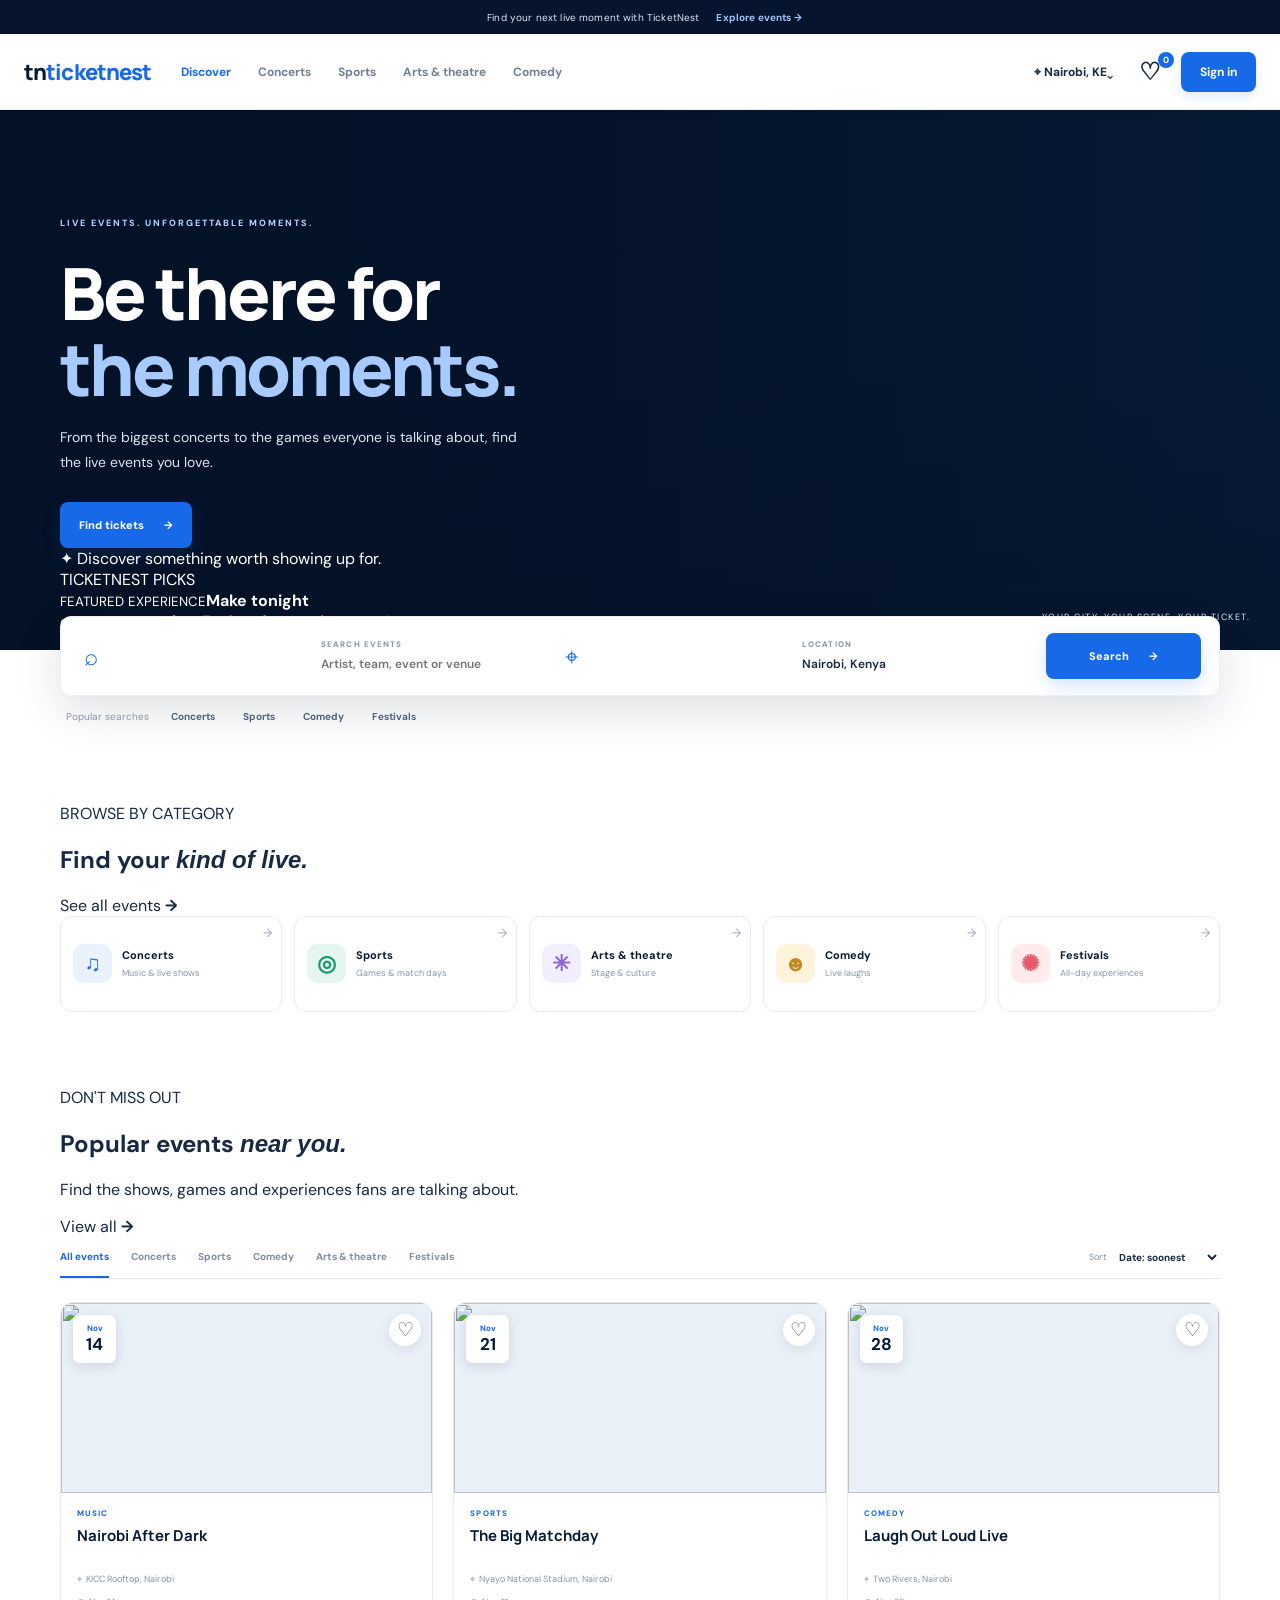
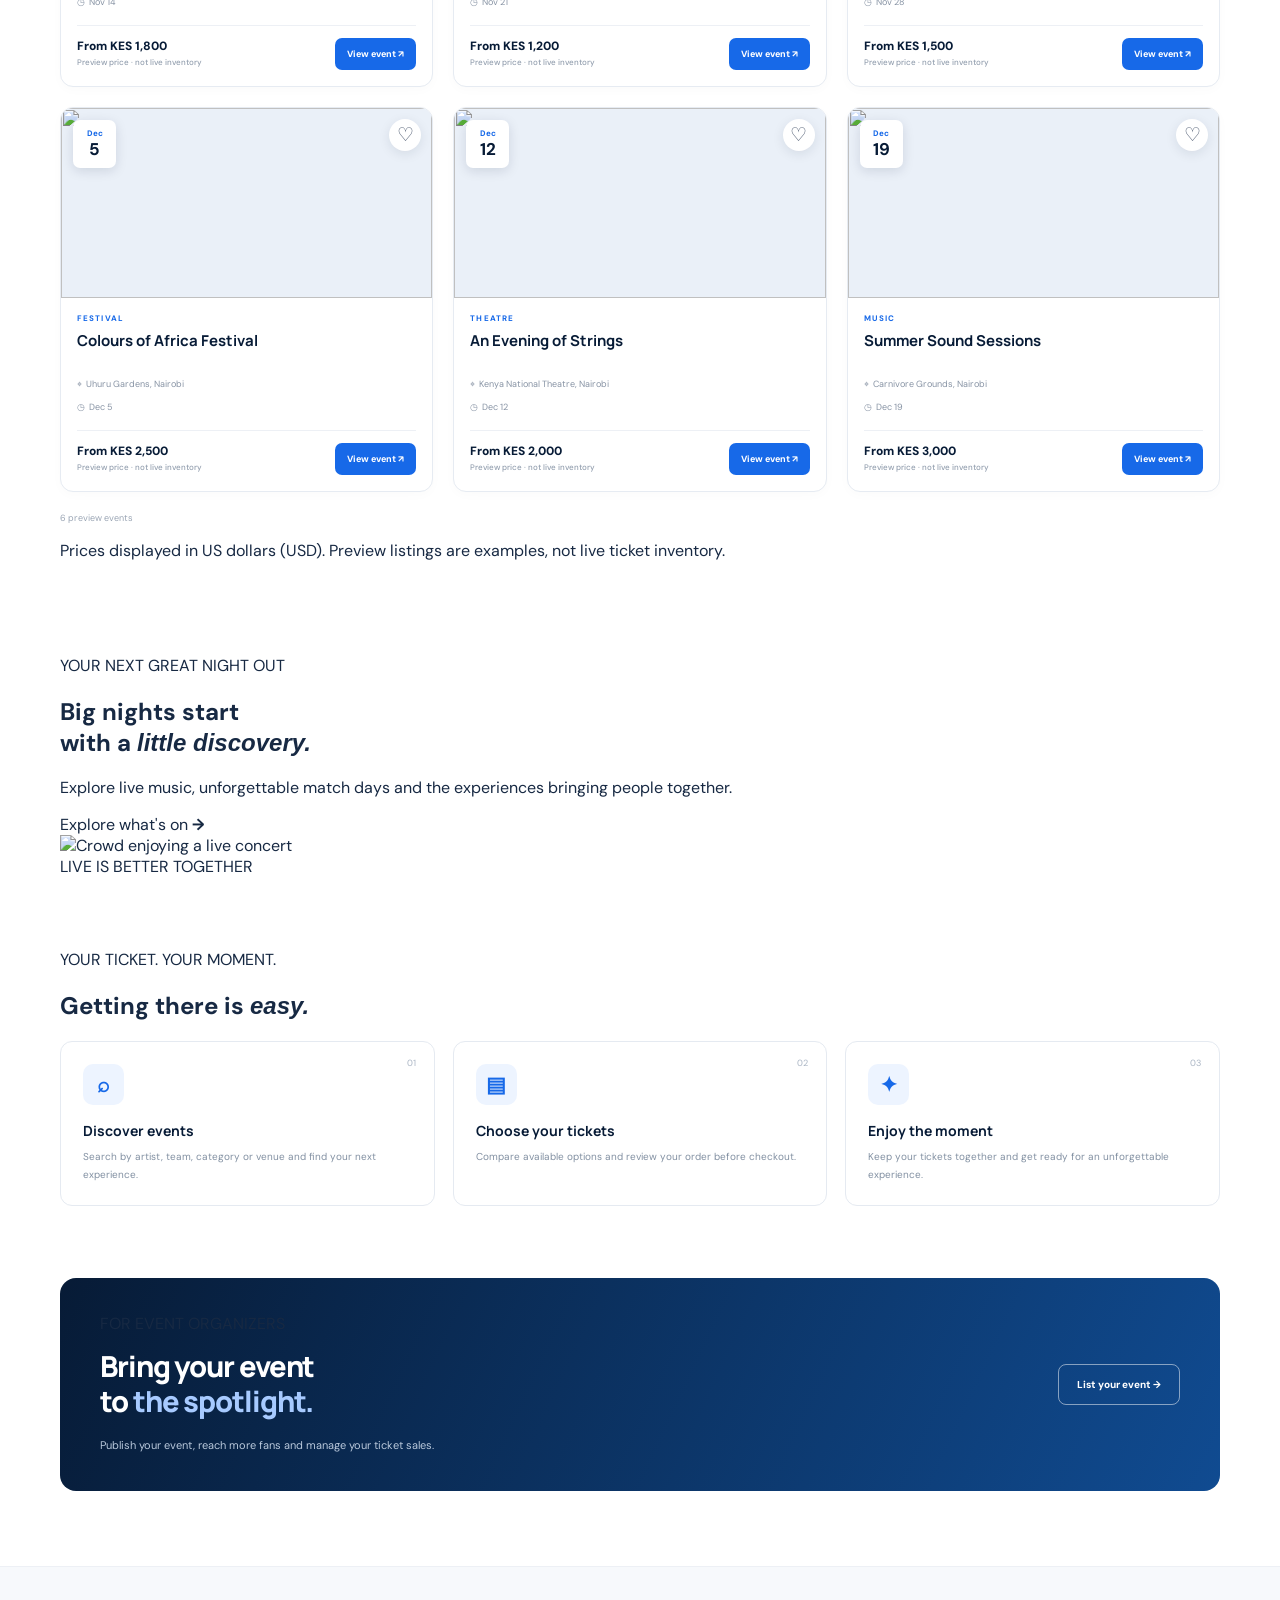
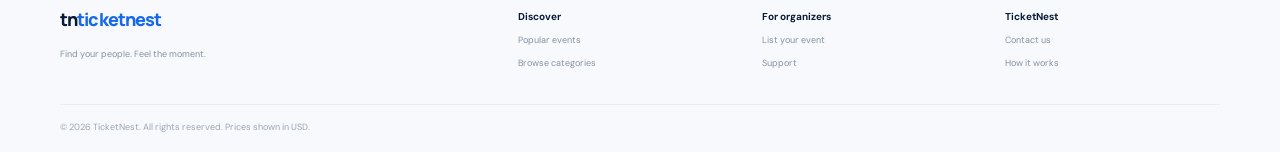
==== commit 5ba30478: "Refresh TicketNest discovery design and display prices in USD" ====
--- a/index.html
+++ b/index.html
@@ -1,31 +1,46 @@
 <!doctype html>
-<html lang="en"><head>
+<html lang="en">
+<head>
 <meta charset="utf-8"><meta name="viewport" content="width=device-width,initial-scale=1">
-<meta name="theme-color" content="#071a36"><meta name="description" content="Discover live events and book unforgettable experiences with TicketNest.">
-<title>TicketNest — Live starts here</title>
+<meta name="theme-color" content="#ffffff"><meta name="description" content="Discover concerts, sports, theatre and live events with TicketNest. Find your next live experience.">
+<title>TicketNest | Find your next live event</title>
 <link rel="preconnect" href="https://fonts.googleapis.com"><link rel="preconnect" href="https://fonts.gstatic.com" crossorigin>
 <link href="https://fonts.googleapis.com/css2?family=DM+Sans:wght@400;500;600;700;800&family=Manrope:wght@500;600;700;800&display=swap" rel="stylesheet">
 <link rel="stylesheet" href="css/styles.css"><link rel="stylesheet" href="css/responsive.css">
 <script defer src="js/events.js"></script><script defer src="js/app.js"></script>
-</head><body>
-<div class="announcement"><i></i>Your next unforgettable experience starts here <a href="#events">Explore events ↗</a></div>
-<header class="header"><a class="brand" href="#"><span class="brand-icon">T<span>·</span></span>ticket<span>nest</span></a>
-<nav id="nav"><a class="active" href="#events">Discover</a><a href="#categories">Categories</a><a href="#how">How it works</a></nav>
-<div class="actions"><button class="location" id="location">⌖ <span>Nairobi, KE</span>⌄</button><button class="heart" id="favorites" aria-label="Saved events">♡<sup id="saved-count">0</sup></button><button class="signin" id="signin">Sign in</button><button class="menu" id="menu" aria-label="Toggle menu">☰</button></div>
+</head>
+<body>
+<div class="announcement"><span class="announcement-dot"></span>Find your next live moment with TicketNest <a href="#events">Explore events <b>→</b></a></div>
+<header class="header">
+ <a class="brand" href="#" aria-label="TicketNest home"><span class="brand-mark">t<span>n</span></span><span>ticketnest</span></a>
+ <nav id="nav" aria-label="Main navigation"><a class="active" href="#events">Discover</a><a href="#categories">Concerts</a><a href="#categories">Sports</a><a href="#categories">Arts & theatre</a><a href="#categories">Comedy</a></nav>
+ <div class="actions"><button class="location" id="location" aria-label="Change location">⌖ <span>Nairobi, KE</span>⌄</button><button class="heart" id="favorites" aria-label="Saved events">♡<sup id="saved-count">0</sup></button><button class="signin" id="signin">Sign in</button><button class="menu" id="menu" aria-label="Toggle menu">☰</button></div>
 </header>
 <main>
-<section class="hero"><div class="hero-photo"></div><div class="hero-overlay"></div><div class="hero-inner wrap"><span class="eyebrow">THE WORLD IS YOUR STAGE</span><h1>Make room for<br><em>something live.</em></h1><p>The concerts you can't miss. The games you'll never forget. The moments worth showing up for.</p><a class="primary" href="#events">Find your next event <b>→</b></a><div class="proof"><span>● ● ●</span> Good times are better shared.</div></div><div class="hero-label">01&nbsp; — &nbsp;DISCOVER WHAT'S ON</div></section>
-<section class="search wrap"><form id="search-form"><label>⌕<span><small>WHAT ARE YOU LOOKING FOR?</small><input id="query" placeholder="Artist, team, event or venue"></span></label><label>⌖<span><small>WHERE?</small><input id="place" value="Nairobi, Kenya"></span></label><button class="primary" type="submit">Search events →</button></form><div class="popular">Popular: <button data-q="music">Live music</button><button data-q="football">Football</button><button data-q="comedy">Comedy</button><button data-q="festival">Festivals</button></div></section>
-<section class="wrap categories" id="categories"><div class="heading"><div><small>PICK YOUR VIBE</small><h2>What are you <em>into?</em></h2></div><a href="#events">Explore all events →</a></div><div class="category-grid">
-<button data-cat="music"><b class="cat-icon music">♫</b><span><strong>Music</strong><small>Feel every beat</small></span><i>↗</i></button><button data-cat="sports"><b class="cat-icon sport">◎</b><span><strong>Sports</strong><small>Be there for the win</small></span><i>↗</i></button><button data-cat="theatre"><b class="cat-icon art">✳</b><span><strong>Arts & theatre</strong><small>Be moved by the moment</small></span><i>↗</i></button><button data-cat="comedy"><b class="cat-icon laugh">☻</b><span><strong>Comedy</strong><small>Find your laugh</small></span><i>↗</i></button><button data-cat="festival"><b class="cat-icon fest">✺</b><span><strong>Festivals</strong><small>Make a day of it</small></span><i>↗</i></button></div></section>
-<section class="wrap events" id="events"><div class="heading"><div><small>DON'T JUST HEAR ABOUT IT</small><h2>Events worth <em>showing up for.</em></h2><p>Find your people. Feel the energy. Make the memory.</p></div><a href="#events">View all events →</a></div>
-<div class="toolbar"><div class="tabs"><button class="selected" data-filter="all">All events</button><button data-filter="music">Music</button><button data-filter="sports">Sports</button><button data-filter="comedy">Comedy</button><button data-filter="theatre">Arts & theatre</button></div><label>Sort by <select id="sort"><option value="date">Date: soonest</option><option value="low">Price: low to high</option><option value="high">Price: high to low</option></select></label></div>
-<div class="event-grid" id="event-grid"></div><div class="empty" id="empty" hidden><h3>No events found</h3><p>Try another search or category.</p><button id="reset">Clear filters</button></div><div class="event-count" id="count"></div></section>
-<section class="feature"><div class="wrap feature-inner"><div><small>THE TICKETNEST DIFFERENCE</small><h2>It's not just a ticket.<br><em>It's your way in.</em></h2><p>From the first search to the final encore, we're here to make getting there feel effortless.</p><a href="#how" class="secondary">Discover the experience →</a></div><div class="ticket"><div class="ticket-head">ticket<span>nest</span><small>YOUR NEXT MEMORY</small></div><img src="https://images.unsplash.com/photo-1459749411175-04bf5292ceea?auto=format&fit=crop&w=850&q=80" alt="Live concert"><div class="ticket-copy"><small>THE NIGHT IS YOURS</small><b>Be there. Feel everything.</b><span>One ticket. A thousand memories.</span></div><div class="ticket-foot">ADMIT ONE <b>TN · 2026</b> ✳</div></div></div></section>
-<section class="wrap how" id="how"><div class="heading"><div><small>EASY AS ONE, TWO, GO</small><h2>Your next great night is <em>closer than you think.</em></h2></div></div><div class="steps"><article><i>01</i><b>⌕</b><h3>Find your thing</h3><p>Explore events by category, date, artist or the place you want to be.</p></article><article><i>02</i><b>▤</b><h3>Make it yours</h3><p>Choose your tickets and review every detail before you book.</p></article><article><i>03</i><b>✳</b><h3>Live the moment</h3><p>Your tickets, all in one place. Just show up and enjoy the experience.</p></article></div></section>
-<section class="wrap organizer"><div><small>FOR EVENT ORGANIZERS</small><h2>You've got a crowd.<br><em>We've got your back.</em></h2><p>Tools to publish, promote and manage your ticket sales.</p></div><a href="mailto:hello@ticketnest.com">Host an event →</a></section>
+<section class="hero">
+ <div class="hero-photo"></div><div class="hero-overlay"></div>
+ <div class="hero-inner wrap">
+  <div class="hero-copy"><span class="eyebrow"><i></i> LIVE EVENTS. UNFORGETTABLE MOMENTS.</span><h1>Be there for<br><em>the moments.</em></h1><p>From the biggest concerts to the games everyone is talking about, find the live events you love.</p><a class="primary" href="#events">Find tickets <b>→</b></a><div class="hero-note"><span>✦</span> Discover something worth showing up for.</div></div>
+  <div class="hero-feature"><span class="feature-tag">TICKETNEST PICKS</span><div class="feature-spacer"></div><div class="feature-info"><small>FEATURED EXPERIENCE</small><strong>Make tonight<br>one to remember.</strong><a href="#events">Explore featured events <b>→</b></a></div></div>
+ </div>
+ <div class="hero-label">YOUR CITY. YOUR SCENE. YOUR TICKET.</div>
+</section>
+<section class="search wrap"><form id="search-form"><label class="search-query"><span class="search-icon">⌕</span><span><small>SEARCH EVENTS</small><input id="query" placeholder="Artist, team, event or venue" autocomplete="off"></span></label><label class="search-place"><span class="pin-icon">⌖</span><span><small>LOCATION</small><input id="place" value="Nairobi, Kenya"></span></label><button class="primary" type="submit">Search <b>→</b></button></form><div class="popular"><span>Popular searches</span><button data-q="music">Concerts</button><button data-q="sports">Sports</button><button data-q="comedy">Comedy</button><button data-q="festival">Festivals</button></div></section>
+<section class="wrap categories" id="categories"><div class="section-heading"><div><span class="kicker">BROWSE BY CATEGORY</span><h2>Find your <em>kind of live.</em></h2></div><a href="#events">See all events <b>→</b></a></div><div class="category-grid">
+<button data-cat="music"><b class="cat-icon music">♫</b><span><strong>Concerts</strong><small>Music & live shows</small></span><i>→</i></button>
+<button data-cat="sports"><b class="cat-icon sport">◎</b><span><strong>Sports</strong><small>Games & match days</small></span><i>→</i></button>
+<button data-cat="theatre"><b class="cat-icon art">✳</b><span><strong>Arts & theatre</strong><small>Stage & culture</small></span><i>→</i></button>
+<button data-cat="comedy"><b class="cat-icon laugh">☻</b><span><strong>Comedy</strong><small>Live laughs</small></span><i>→</i></button>
+<button data-cat="festival"><b class="cat-icon fest">✺</b><span><strong>Festivals</strong><small>All-day experiences</small></span><i>→</i></button>
+</div></section>
+<section class="wrap events" id="events"><div class="section-heading events-heading"><div><span class="kicker">DON'T MISS OUT</span><h2>Popular events <em>near you.</em></h2><p>Find the shows, games and experiences fans are talking about.</p></div><a href="#events">View all <b>→</b></a></div>
+<div class="toolbar"><div class="tabs"><button class="selected" data-filter="all">All events</button><button data-filter="music">Concerts</button><button data-filter="sports">Sports</button><button data-filter="comedy">Comedy</button><button data-filter="theatre">Arts & theatre</button><button data-filter="festival">Festivals</button></div><label>Sort <select id="sort"><option value="date">Date: soonest</option><option value="low">Price: low to high</option><option value="high">Price: high to low</option></select></label></div>
+<div class="event-grid" id="event-grid"></div><div class="empty" id="empty" hidden><h3>No events found</h3><p>Try another search or category.</p><button id="reset">Clear filters</button></div><div class="event-count" id="count"></div><p class="currency-note">Prices displayed in US dollars (USD). Preview listings are examples, not live ticket inventory.</p></section>
+<section class="discovery-band"><div class="wrap discovery-inner"><div><span class="kicker">YOUR NEXT GREAT NIGHT OUT</span><h2>Big nights start<br>with a <em>little discovery.</em></h2><p>Explore live music, unforgettable match days and the experiences bringing people together.</p><a href="#events">Explore what's on <b>→</b></a></div><div class="discovery-image"><img src="https://images.unsplash.com/photo-1501386761578-eac5c94b800a?auto=format&fit=crop&w=1100&q=85" alt="Crowd enjoying a live concert" loading="lazy"><span>LIVE IS BETTER TOGETHER</span></div></div></section>
+<section class="wrap how" id="how"><div class="section-heading"><div><span class="kicker">YOUR TICKET. YOUR MOMENT.</span><h2>Getting there is <em>easy.</em></h2></div></div><div class="steps"><article><i>01</i><b>⌕</b><h3>Discover events</h3><p>Search by artist, team, category or venue and find your next experience.</p></article><article><i>02</i><b>▤</b><h3>Choose your tickets</h3><p>Compare available options and review your order before checkout.</p></article><article><i>03</i><b>✦</b><h3>Enjoy the moment</h3><p>Keep your tickets together and get ready for an unforgettable experience.</p></article></div></section>
+<section class="wrap organizer"><div><span class="kicker">FOR EVENT ORGANIZERS</span><h2>Bring your event<br>to <em>the spotlight.</em></h2><p>Publish your event, reach more fans and manage your ticket sales.</p></div><a href="mailto:hello@ticketnest.com">List your event <b>→</b></a></section>
 </main>
-<footer><div class="wrap footer-main"><div><a class="brand" href="#">TICKET<span>NEST</span></a><p>Find your people. Feel the moment.</p></div><div><b>Explore</b><a href="#events">Discover events</a><a href="#categories">Categories</a></div><div><b>Organizers</b><a href="mailto:hello@ticketnest.com">List your event</a><a href="mailto:hello@ticketnest.com">Support</a></div><div><b>Need a hand?</b><a href="mailto:hello@ticketnest.com">Contact us</a></div></div><div class="wrap footnote">© 2026 TicketNest. Made for the moments that matter.</div></footer>
-<div class="toast" id="toast" role="status"></div>
+<footer><div class="wrap footer-main"><div><a class="brand footer-brand" href="#"><span class="brand-mark">t<span>n</span></span><span>ticketnest</span></a><p>Find your people. Feel the moment.</p></div><div><b>Discover</b><a href="#events">Popular events</a><a href="#categories">Browse categories</a></div><div><b>For organizers</b><a href="mailto:hello@ticketnest.com">List your event</a><a href="mailto:hello@ticketnest.com">Support</a></div><div><b>TicketNest</b><a href="mailto:hello@ticketnest.com">Contact us</a><a href="#how">How it works</a></div></div><div class="wrap footnote">© 2026 TicketNest. All rights reserved. <span>Prices shown in USD.</span></div></footer>
+<div class="toast" id="toast" role="status" aria-live="polite"></div>
 <dialog id="notice"><button id="close" aria-label="Close">×</button><h2>Coming soon.</h2><p>This is the new TicketNest preview. Accounts and live ticket inventory will be connected in the next build phase.</p><button class="primary" id="okay">Got it</button></dialog>
 </body></html>
--- a/css/responsive.css
+++ b/css/responsive.css
@@ -1,4 +1,167 @@
-@media(max-width:980px){.header{gap:20px}.header nav{gap:18px}.category-grid{grid-template-columns:repeat(3,1fr)}.event-grid{grid-template-columns:repeat(2,1fr)}}
-@media(max-width:700px){.wrap{width:calc(100% - 34px)}.header{height:66px;padding:0 16px;justify-content:space-between}.header nav{display:none;position:absolute;top:65px;left:0;right:0;background:#fff;padding:20px;flex-direction:column;border-bottom:1px solid var(--line)}.header nav.open{display:flex}.actions{gap:9px}.location span{display:none}.actions .signin{padding:10px 12px;font-size:10px}.menu{display:block}.hero{height:510px}.hero-inner{padding-top:83px}.hero h1{font-size:clamp(43px,10vw,59px);letter-spacing:-2.5px}.hero p{font-size:12px;max-width:350px}.search form{grid-template-columns:1fr 1fr;padding:15px;gap:13px}.search label{gap:7px;font-size:19px}.search label small{font-size:7px}.search input{font-size:10px}.search .primary{grid-column:1/-1;width:100%;padding:13px}.popular{gap:10px;overflow:auto;white-space:nowrap}.categories{padding-top:48px;padding-bottom:55px}.heading h2{font-size:26px}.heading>a{font-size:9px}.category-grid{grid-template-columns:repeat(2,1fr);gap:8px}.category-grid button{min-height:79px;padding:9px;gap:8px}.category-grid button:last-child{grid-column:1/-1}.cat-icon{width:34px;height:34px}.category-grid strong{font-size:10px}.category-grid small{font-size:8px}.events{padding-bottom:55px}.toolbar{align-items:flex-end;flex-direction:column-reverse}.tabs{width:100%;gap:17px}.tabs button{font-size:9px}.event-grid{gap:10px}.event-image-wrap{height:125px}.event-content{padding:10px}.event-card h3{font-size:11px;min-height:29px}.event-cat{font-size:7px}.meta{font-size:8px}.price{font-size:10px}.price small{font-size:7px}.view{font-size:8px;padding:8px}.event-date{width:35px;height:40px;left:7px;top:7px}.save{width:27px;height:27px;right:7px;top:7px}.feature-inner{grid-template-columns:1fr;gap:15px;padding-top:43px;padding-bottom:28px}.feature h2{font-size:32px}.ticket{width:260px;margin:10px auto 20px}.steps{grid-template-columns:1fr}.how{padding:53px 0}.organizer{padding:25px 20px;align-items:flex-start;flex-direction:column;margin-bottom:50px}.organizer h2{font-size:26px}.footer-main{grid-template-columns:1fr 1fr;gap:25px 15px}.footer-main>div:first-child{grid-column:1/-1}}
-@media(max-width:380px){.wrap{width:calc(100% - 26px)}.event-grid{grid-template-columns:1fr}.event-image-wrap{height:170px}.event-card h3{font-size:14px;min-height:0}.event-content{padding:12px}.event-foot{padding-top:10px}.brand{font-size:19px}.actions{gap:5px}}
-@media(prefers-reduced-motion:reduce){*{scroll-behavior:auto!important;transition:none!important}}+/* TicketNest visual refinement: consistent spacing, readable type and responsive cards */
+:root{
+  --navy:#071b36;--blue:#1769e8;--blue-dark:#0d54c6;--ink:#172943;
+  --muted:#718096;--line:#e5eaf1;--wash:#f5f7fb;--mint:#b9f1df;
+}
+*{box-sizing:border-box}
+html{scroll-padding-top:88px}
+body{overflow-x:hidden;background:#fff;color:var(--ink);font-family:"DM Sans",Arial,sans-serif}
+img{display:block;max-width:100%}
+button,input,select{min-width:0}
+button:focus-visible,a:focus-visible,input:focus-visible,select:focus-visible{outline:3px solid #8ab8ff;outline-offset:3px}
+.wrap{width:min(1160px,calc(100% - 48px));margin-inline:auto}
+.announcement{height:34px;padding:0 12px;background:#06152d;color:#dce7f7;font-size:10px;letter-spacing:.15px}
+.header{height:76px;padding-inline:max(24px,calc((100% - 1240px)/2));gap:30px;box-shadow:0 2px 12px #071b3608}
+.brand{display:inline-flex;align-items:center;font:800 22px/1 "Manrope",sans-serif;letter-spacing:-.9px;color:#071b36}
+.brand-icon{flex:0 0 34px;width:34px;height:34px;margin-right:8px;border-radius:10px;background:var(--blue);box-shadow:0 5px 12px #1769e82e}
+.header nav{gap:27px}
+.header nav a{font-size:12px;transition:color .18s ease}
+.actions{gap:14px}
+.actions button{white-space:nowrap}
+.actions .signin{padding:12px 19px;border-radius:8px;background:var(--blue);box-shadow:0 5px 12px #1769e822}
+.actions .signin:hover{background:var(--blue-dark)}
+.hero{height:540px;background:#071b36}
+.hero-photo{background-position:center 42%}
+.hero-overlay{background:linear-gradient(90deg,rgba(4,17,38,.94) 0%,rgba(4,17,38,.76) 48%,rgba(4,17,38,.12) 100%),linear-gradient(0deg,rgba(4,17,38,.35),transparent 55%)}
+.hero-inner{padding-top:100px}
+.hero h1{max-width:720px;font-size:clamp(46px,6vw,72px);line-height:1.06;letter-spacing:-3px}
+.hero p{font-size:14px;line-height:1.8;color:#dbe5f2}
+.primary{min-height:46px;padding:13px 19px;border-radius:8px;background:var(--blue);box-shadow:0 7px 18px #1769e82b;transition:background .18s,transform .18s}
+.primary:hover{background:var(--blue-dark);transform:translateY(-1px)}
+.search form{grid-template-columns:minmax(0,1fr) minmax(0,1fr) auto;gap:20px;padding:16px 18px 16px 23px;border:1px solid #edf1f6}
+.search label{min-width:0}
+.search input{min-width:0;max-width:100%;padding:2px 0}
+.search .primary{min-width:155px}
+.categories{padding-top:66px;padding-bottom:70px}
+.heading{align-items:flex-end;margin-bottom:25px}
+.heading h2,.feature h2,.organizer h2{letter-spacing:-1.1px}
+.heading h2{font-size:clamp(25px,3vw,33px)}
+.heading p{line-height:1.6}
+.category-grid{grid-template-columns:repeat(5,minmax(0,1fr));gap:12px}
+.category-grid button{min-width:0;min-height:96px;padding:13px 12px;border-radius:12px;gap:10px}
+.category-grid button>span{min-width:0}
+.category-grid strong{font-size:11px;line-height:1.3}
+.category-grid small{font-size:9px;line-height:1.35}
+.cat-icon{flex:0 0 39px}
+.events{padding-bottom:78px}
+.toolbar{align-items:center}
+.tabs{min-width:0;gap:22px}
+.tabs button{padding:13px 0}
+.toolbar label{display:flex;align-items:center;gap:5px}
+.toolbar select{max-width:150px;padding:7px 3px}
+.event-grid{grid-template-columns:repeat(3,minmax(0,1fr));gap:20px}
+.event-card{min-width:0;border-color:#e6ebf2;border-radius:13px;box-shadow:0 3px 12px #071b3605}
+.event-card:hover{box-shadow:0 13px 30px #071b3614}
+.event-image-wrap{height:190px;overflow:hidden}
+.event-image-wrap img{width:100%;height:100%;object-fit:cover;transition:transform .35s ease}
+.event-card:hover .event-image-wrap img{transform:scale(1.035)}
+.event-content{padding:15px 16px 16px}
+.event-cat{letter-spacing:1.1px;font-size:8px}
+.event-card h3{min-height:38px;margin:8px 0 9px;font-size:15px;line-height:1.35;overflow-wrap:anywhere}
+.meta{display:flex;align-items:flex-start;gap:5px;min-height:16px;line-height:1.45;overflow-wrap:anywhere}
+.event-foot{gap:9px;margin-top:13px;padding-top:12px}
+.price{font-size:12px;line-height:1.3}
+.price small{font-size:8px;line-height:1.4}
+.view{flex:0 0 auto;border-radius:7px;padding:10px 12px;background:var(--blue)}
+.view:hover{background:var(--blue-dark)}
+.event-date{box-shadow:0 3px 12px #071b3620}
+.save{box-shadow:0 3px 12px #071b3618}
+.feature-inner{gap:48px}
+.ticket{max-width:100%;transform:rotate(2deg)}
+.ticket img{object-fit:cover}
+.how{padding-top:72px;padding-bottom:72px}
+.steps{gap:18px}
+.steps article{min-width:0;padding:22px;border-radius:12px}
+.steps h3{line-height:1.35}
+.steps p{line-height:1.75}
+.organizer{gap:24px;border-radius:16px;background:linear-gradient(115deg,#071b36 0%,#104b91 100%)}
+.organizer>div{min-width:0}
+.organizer>a{flex:0 0 auto;border-radius:8px}
+.footer-main{gap:28px}
+.footer-main>div{min-width:0}
+.toast{max-width:calc(100vw - 32px);text-align:center;line-height:1.4}
+dialog{width:min(370px,calc(100% - 28px));max-height:calc(100dvh - 40px);overflow:auto}
+@media(max-width:1020px){
+ .header{gap:18px}.header nav{gap:17px}
+ .category-grid{grid-template-columns:repeat(3,minmax(0,1fr))}
+ .event-grid{grid-template-columns:repeat(2,minmax(0,1fr))}
+ .event-image-wrap{height:180px}
+}
+@media(max-width:760px){
+ .wrap{width:calc(100% - 36px)}
+ .header{height:66px;padding:0 18px;gap:10px}
+ .header nav{display:none;position:absolute;top:65px;left:0;right:0;margin:0;padding:17px 20px 20px;background:#fff;box-shadow:0 12px 20px #071b3612;flex-direction:column;gap:0}
+ .header nav.open{display:flex}
+ .header nav a{padding:12px 3px;border-bottom:1px solid #edf1f6}
+ .actions{gap:9px}.actions .signin{padding:10px 12px;font-size:10px}
+ .location{font-size:11px!important}.heart{font-size:22px!important}
+ .hero{height:500px}.hero-inner{padding-top:82px}
+ .hero h1{font-size:clamp(43px,9vw,59px);letter-spacing:-2.2px}
+ .hero p{max-width:390px;font-size:12px}
+ .search form{grid-template-columns:minmax(0,1fr) minmax(0,1fr);gap:14px;padding:14px}
+ .search label{gap:8px;font-size:20px}
+ .search .primary{grid-column:1/-1;width:100%;min-width:0}
+ .popular{gap:12px;overflow-x:auto;white-space:nowrap;padding-inline:3px}
+ .categories{padding-top:49px;padding-bottom:55px}
+ .category-grid{grid-template-columns:repeat(2,minmax(0,1fr));gap:9px}
+ .category-grid button{min-height:82px;padding:10px}
+ .category-grid button:last-child{grid-column:auto}
+ .events{padding-bottom:55px}
+ .toolbar{align-items:stretch;flex-direction:column-reverse;gap:8px}
+ .tabs{width:100%;overflow-x:auto;gap:19px}
+ .tabs button{font-size:9px}
+ .toolbar label{align-self:flex-end}
+ .event-grid{grid-template-columns:repeat(2,minmax(0,1fr));gap:12px}
+ .event-image-wrap{height:145px}
+ .event-content{padding:11px}
+ .event-card h3{min-height:42px;font-size:12px;line-height:1.35}
+ .meta{font-size:8px}
+ .event-foot{align-items:flex-start;flex-direction:column}
+ .view{width:100%}
+ .feature-inner{grid-template-columns:1fr;gap:16px;padding-block:42px 30px}
+ .feature h2{font-size:32px}
+ .ticket{width:min(285px,90%);justify-self:center;margin:10px auto 18px}
+ .steps{grid-template-columns:1fr}
+ .how{padding-block:52px}
+ .organizer{align-items:flex-start;flex-direction:column;padding:25px 22px;margin-bottom:50px}
+ .organizer h2{font-size:27px}
+ .footer-main{grid-template-columns:repeat(2,minmax(0,1fr));gap:25px 16px}
+ .footer-main>div:first-child{grid-column:1/-1}
+}
+@media(max-width:480px){
+ .wrap{width:calc(100% - 30px)}
+ .announcement{font-size:9px}
+ .announcement a{margin-left:2px}
+ .brand{font-size:19px}.brand-icon{width:31px;height:31px;flex-basis:31px}
+ .actions{gap:5px}.location{display:none}
+ .actions .signin{padding:9px 10px}
+ .hero{height:470px}
+ .hero-inner{padding-top:72px}
+ .hero h1{font-size:44px;line-height:1.08;letter-spacing:-2px}
+ .hero-label{right:15px;bottom:17px;font-size:8px}
+ .search{margin-top:-25px}
+ .search form{grid-template-columns:minmax(0,1fr);gap:12px;padding:15px}
+ .search label{font-size:19px}
+ .search label span{gap:3px}
+ .search .primary{grid-column:auto}
+ .popular{font-size:9px;gap:9px}
+ .heading{align-items:flex-start;gap:10px}
+ .heading h2{font-size:25px}
+ .heading>a{font-size:8px;padding-top:18px}
+ .category-grid{grid-template-columns:repeat(2,minmax(0,1fr));gap:8px}
+ .category-grid button{min-height:78px;padding:9px;gap:7px}
+ .cat-icon{width:33px;height:33px;flex-basis:33px;font-size:19px}
+ .category-grid strong{font-size:10px}
+ .category-grid small{font-size:8px}
+ .event-grid{grid-template-columns:minmax(0,1fr);gap:15px}
+ .event-image-wrap{height:190px}
+ .event-content{padding:13px}
+ .event-card h3{min-height:0;font-size:15px}
+ .meta{font-size:9px}
+ .event-foot{flex-direction:row;align-items:center}
+ .view{width:auto}
+ .feature h2{font-size:29px}
+ .organizer h2{font-size:25px}
+ .footer-main{grid-template-columns:repeat(2,minmax(0,1fr))}
+}
+@media(prefers-reduced-motion:reduce){*,*::before,*::after{scroll-behavior:auto!important;transition:none!important}}
